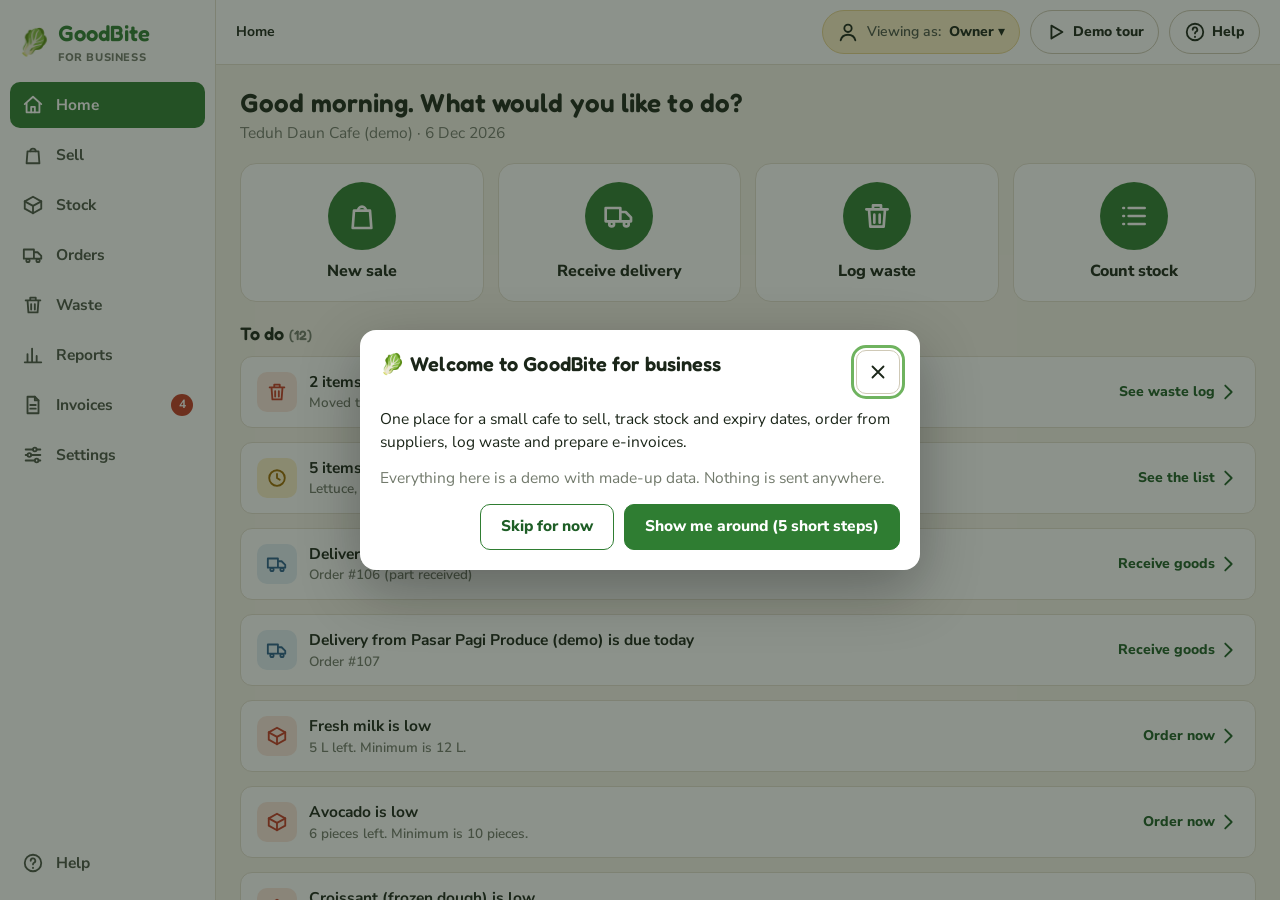
==== business/index.html @ 7c963827 "Add files via upload" ====
<!doctype html>
<html lang="en"><head><meta charset="utf-8"><meta name="viewport" content="width=device-width,initial-scale=1,viewport-fit=cover">
<style>[hidden]{display:none!important}</style></head><body>
<title>GoodBite Business</title>
<link rel="stylesheet" href="https://fonts.googleapis.com/css2?family=Fredoka:wght@500;600&family=Nunito+Sans:opsz,wght@6..12,400;6..12,600;6..12,700;6..12,800&display=swap">
<style>
/* Layout: fixed menu (left rail on wide screens, bottom bar on phones) + one scrolling work area.
   Single light look on purpose, to keep GoodBite's cream-and-leaf-green identity from the consumer app. */
:root{
  color-scheme:light;
  --bg:#F6F3EA; --panel:#FFFFFF; --panel-2:#FBF9F3; --line:#E4DFD0; --line-2:#CFC9B6;
  --green:#2F7D32; --green-d:#1E5E26; --green-s:#E2F0D6; --green-t:#F1F7EA;
  --ink:#1B2619; --ink-2:#4A5546; --muted:#727A6C;
  --red:#C23A25; --red-s:#FBE5DC; --amber:#9A6A00; --amber-s:#FBEFC8; --blue:#2B5F8A; --blue-s:#E0ECF5; --grey-s:#ECE9DF;
  --display:"Fredoka","Nunito Sans",ui-rounded,"Segoe UI",system-ui,sans-serif;
  --body:"Nunito Sans","Segoe UI",system-ui,-apple-system,sans-serif;
  --mono:ui-monospace,"Cascadia Mono",Consolas,monospace;
  --r:12px; --shadow:0 1px 2px rgba(60,50,20,.06),0 4px 14px rgba(60,50,20,.06);
  --side:216px;
}
*{box-sizing:border-box;-webkit-tap-highlight-color:transparent}
html,body{height:100%}
body{margin:0;background:var(--bg);color:var(--ink);font-family:var(--body);font-size:15.5px;line-height:1.45;overflow:hidden}
button,input,select,textarea{font:inherit;color:inherit}
button{cursor:pointer;border:0;background:none;padding:0;text-align:inherit}
:focus-visible{outline:3px solid #6fb35f;outline-offset:2px;border-radius:6px}
h1,h2,h3{font-family:var(--display);font-weight:600;margin:0;text-wrap:balance;letter-spacing:.1px}
h1{font-size:26px;line-height:1.2} h2{font-size:18px} h3{font-size:15.5px}
p{margin:0}
a{color:var(--green-d);font-weight:700}
svg.ic{width:22px;height:22px;fill:none;stroke:currentColor;stroke-width:2;stroke-linecap:round;stroke-linejoin:round;flex:none}

/* ---------- shell ---------- */
#app{display:flex;height:100%;min-height:0}
#side{flex:none;width:var(--side);background:var(--panel);border-right:1px solid var(--line);display:flex;flex-direction:column;padding:14px 10px;gap:4px;overflow-y:auto}
.logo{display:flex;align-items:center;gap:8px;padding:4px 8px 12px;font-family:var(--display);font-weight:600;font-size:22px;color:var(--green)}
.logo .lf{font-size:26px;line-height:1}
.logo small{display:block;font-family:var(--body);font-size:11px;font-weight:800;color:var(--muted);letter-spacing:.6px;text-transform:uppercase}
.nav{display:flex;align-items:center;gap:12px;min-height:46px;padding:8px 12px;border-radius:10px;font-weight:700;color:var(--ink-2);width:100%}
.nav:hover{background:var(--green-t)}
.nav.on{background:var(--green);color:#fff}
.nav .cnt{margin-left:auto;background:var(--red);color:#fff;border-radius:999px;font-size:12px;min-width:22px;height:22px;display:grid;place-items:center;padding:0 6px}
.nav.on .cnt{background:#fff;color:var(--green-d)}
#side .sp{flex:1}
#main{flex:1;min-width:0;display:flex;flex-direction:column;min-height:0}
#top{flex:none;display:flex;align-items:center;gap:10px;padding:10px 20px;background:var(--panel);border-bottom:1px solid var(--line);min-height:60px;flex-wrap:wrap}
.crumbs{display:flex;align-items:center;gap:6px;flex:1;min-width:0;flex-wrap:wrap;font-size:14px;color:var(--muted);font-weight:700}
.crumbs button{color:var(--green-d);font-weight:700;padding:6px 4px;border-radius:6px;text-decoration:underline;text-underline-offset:3px}
.crumbs b{color:var(--ink)}
.backb{display:flex;align-items:center;gap:4px;padding:0 14px 0 8px;min-height:44px;border-radius:10px;border:1.5px solid var(--line-2);font-weight:800;background:var(--panel)}
.backb:hover{background:var(--green-t)}
.rolebtn{display:flex;align-items:center;gap:8px;min-height:44px;padding:0 14px;border-radius:999px;background:var(--amber-s);font-weight:800;font-size:14px;border:1.5px solid #E8D48E}
.rolebtn span{font-weight:600;color:var(--ink-2)}
.topb{display:flex;align-items:center;gap:6px;min-height:44px;padding:0 14px;border-radius:999px;border:1.5px solid var(--line-2);font-weight:800;font-size:14px;background:var(--panel)}
.topb:hover{background:var(--green-t)}
#scr{flex:1;min-height:0;overflow-y:auto;overflow-x:hidden;-webkit-overflow-scrolling:touch}
.pg{padding:22px 24px 40px;display:flex;flex-direction:column;gap:18px;max-width:1180px;margin:0 auto;min-height:100%}
.pg.wide{max-width:none}
#bot{display:none}
.demo-b{background:#FFF1C2;border:1.5px dashed #C89B1B;color:#5C4300;font-weight:800;border-radius:10px;padding:10px 14px;font-size:14px}
.stale{background:var(--blue-s);border-radius:10px;padding:10px 14px;display:flex;gap:12px;align-items:center;flex-wrap:wrap;font-weight:700}

/* ---------- page pieces ---------- */
.ph{display:flex;align-items:flex-start;gap:14px;flex-wrap:wrap}
.ph .t{flex:1;min-width:220px}
.ph .t p{color:var(--muted);margin-top:4px}
.acts{display:flex;gap:10px;flex-wrap:wrap;align-items:center}
.btn{display:inline-flex;align-items:center;justify-content:center;gap:8px;min-height:46px;padding:0 20px;border-radius:10px;font-weight:800;font-size:15.5px;background:var(--green);color:#fff;border:1.5px solid var(--green);text-align:center;line-height:1.2}
.btn:hover{background:var(--green-d);border-color:var(--green-d)}
.btn.sec{background:var(--panel);color:var(--green-d);border-color:var(--green)}
.btn.sec:hover{background:var(--green-t)}
.btn.red{background:var(--panel);color:var(--red);border-color:var(--red)}
.btn.red:hover{background:var(--red-s)}
.btn.red.solid{background:var(--red);color:#fff}
.btn.big{min-height:56px;font-size:17px;padding:0 26px}
.btn.sm{min-height:44px;padding:0 14px;font-size:14px}
.btn.full{width:100%}
.btn[disabled]{background:var(--grey-s);border-color:var(--grey-s);color:var(--muted);cursor:not-allowed}
.why{font-size:13.5px;color:var(--amber);font-weight:700}
.card{background:var(--panel);border:1px solid var(--line);border-radius:var(--r);padding:16px}
.card.pad0{padding:0;overflow:hidden}
.card>h2{margin-bottom:10px}
.grid{display:grid;gap:14px}
.g2{grid-template-columns:repeat(auto-fit,minmax(300px,1fr))}
.g3{grid-template-columns:repeat(auto-fit,minmax(230px,1fr))}
.g4{grid-template-columns:repeat(auto-fit,minmax(170px,1fr))}
.row{display:flex;align-items:center;gap:10px;flex-wrap:wrap}
.grow{flex:1;min-width:0}
.muted{color:var(--muted)} .sm{font-size:13.5px} .b{font-weight:800} .num{font-variant-numeric:tabular-nums}
.r{text-align:right}
.red-t{color:var(--red)} .grn-t{color:var(--green-d)}
.pill{display:inline-flex;align-items:center;gap:5px;padding:3px 10px;border-radius:999px;font-weight:800;font-size:12.5px;white-space:nowrap;background:var(--grey-s);color:var(--ink-2)}
.pill.ok{background:var(--green-s);color:var(--green-d)} .pill.warn{background:var(--amber-s);color:#6E4B00}
.pill.bad{background:var(--red-s);color:var(--red)} .pill.info{background:var(--blue-s);color:var(--blue)}
.q{display:inline-grid;place-items:center;width:22px;height:22px;border-radius:50%;border:1.5px solid var(--line-2);font-size:12.5px;font-weight:800;color:var(--ink-2);vertical-align:middle;margin-left:4px;position:relative;background:var(--panel)}
.q::after{content:"";position:absolute;inset:-11px}
.q:hover{background:var(--green-t)}

/* home */
.bigacts{display:grid;grid-template-columns:repeat(auto-fit,minmax(150px,1fr));gap:14px}
.biga{display:flex;flex-direction:column;align-items:center;gap:10px;padding:18px 10px;background:var(--panel);border:1.5px solid var(--line);border-radius:16px;font-weight:800;font-size:16px;text-align:center}
.biga:hover{border-color:var(--green);background:var(--green-t)}
.biga .rnd{width:68px;height:68px;border-radius:50%;background:var(--green);color:#fff;display:grid;place-items:center}
.biga .rnd svg{width:32px;height:32px}
.alert{display:flex;align-items:center;gap:12px;width:100%;padding:14px 16px;border-radius:var(--r);background:var(--panel);border:1.5px solid var(--line);font-weight:700}
.alert:hover{border-color:var(--ink-2)}
.alert .ai{width:40px;height:40px;border-radius:10px;display:grid;place-items:center;flex:none}
.alert.bad .ai{background:var(--red-s);color:var(--red)} .alert.warn .ai{background:var(--amber-s);color:var(--amber)}
.alert.info .ai{background:var(--blue-s);color:var(--blue)} .alert.ok .ai{background:var(--green-s);color:var(--green-d)}
.alert small{display:block;font-weight:600;color:var(--muted);font-size:13.5px}
.alert .go{margin-left:auto;display:flex;align-items:center;gap:2px;color:var(--green-d);font-weight:800;white-space:nowrap;font-size:14px}
.kpi{display:flex;flex-direction:column;gap:2px;padding:14px 16px;background:var(--panel);border:1.5px solid var(--line);border-radius:var(--r);width:100%}
button.kpi:hover{border-color:var(--green);background:var(--green-t)}
.kpi .l{font-size:13px;font-weight:800;color:var(--muted)} .kpi .v{font-family:var(--display);font-size:24px;font-weight:600;font-variant-numeric:tabular-nums}
.kpi .s{font-size:13px;color:var(--muted)} .kpi .s.lnk{color:var(--green-d);font-weight:800}

/* tables & lists */
.tw{overflow-x:auto}
table{border-collapse:collapse;width:100%;font-variant-numeric:tabular-nums}
th{font-size:12.5px;text-transform:uppercase;letter-spacing:.5px;color:var(--muted);text-align:left;padding:10px 14px;border-bottom:1.5px solid var(--line);white-space:nowrap;background:var(--panel-2)}
td{padding:12px 14px;border-bottom:1px solid var(--line);vertical-align:middle}
tr:last-child td{border-bottom:0}
th.r,td.r{text-align:right}
tr.click{cursor:pointer}
tr.click:hover td{background:var(--green-t)}
tr.click td:last-child{white-space:nowrap}
.chev{color:var(--green-d);font-weight:800;white-space:nowrap}
.tabs{display:flex;gap:6px;flex-wrap:wrap}
.tab{min-height:44px;padding:0 16px;border-radius:999px;font-weight:800;font-size:14.5px;border:1.5px solid var(--line-2);background:var(--panel);color:var(--ink-2)}
.tab:hover{background:var(--green-t)}
.tab.on{background:var(--green);border-color:var(--green);color:#fff}
.tab .n{opacity:.8;font-weight:700}
.search{display:flex;align-items:center;gap:8px;background:var(--panel);border:1.5px solid var(--line-2);border-radius:10px;padding:0 12px;min-height:46px;color:var(--muted);min-width:0;flex:1;max-width:420px}
.search input{border:0;background:none;outline:0;flex:1;min-width:0;color:var(--ink);min-height:42px}
.search:focus-within{border-color:var(--green)}
.empty{text-align:center;color:var(--muted);padding:34px 14px;display:flex;flex-direction:column;gap:12px;align-items:center}
.empty b{color:var(--ink);font-size:17px;font-family:var(--display);font-weight:600}

/* forms */
.field{display:flex;flex-direction:column;gap:6px;min-width:0}
.field label,.flabel{font-weight:800;font-size:13.5px;color:var(--ink-2)}
.inp{background:var(--panel);border:1.5px solid var(--line-2);border-radius:10px;padding:0 12px;min-height:46px;width:100%;outline:0;min-width:0}
textarea.inp{padding:10px 12px;min-height:90px;resize:vertical}
.inp:focus{border-color:var(--green);box-shadow:0 0 0 3px var(--green-s)}
.inp.err{border-color:var(--red);background:#FFF8F5}
.inp.narrow{width:110px}
.fgrid{display:grid;grid-template-columns:repeat(auto-fit,minmax(230px,1fr));gap:14px}
.steps{display:flex;gap:6px;flex-wrap:wrap;align-items:center;font-weight:800;font-size:14px;color:var(--muted)}
.steps .st{white-space:nowrap;display:flex;align-items:center;gap:8px;padding:6px 12px 6px 6px;border-radius:999px;background:var(--grey-s)}
.steps .st i{font-style:normal;width:26px;height:26px;border-radius:50%;display:grid;place-items:center;background:var(--panel);color:var(--ink-2);font-size:13px}
.steps .st.on{background:var(--green);color:#fff} .steps .st.on i{color:var(--green-d)}
.steps .st.done{background:var(--green-s);color:var(--green-d)}
.foot{position:sticky;bottom:0;background:var(--bg);padding:12px 0 4px;display:flex;gap:10px;justify-content:space-between;align-items:center;flex-wrap:wrap;border-top:1.5px solid var(--line);margin-top:auto;z-index:2}
.foot .rt{display:flex;gap:10px;align-items:center;flex-wrap:wrap;margin-left:auto;justify-content:flex-end}
.errs{background:var(--red-s);border-radius:var(--r);padding:12px 14px;display:flex;flex-direction:column;gap:8px}
.errs .e{display:flex;gap:10px;align-items:center;flex-wrap:wrap;font-weight:700;color:#7A2414}
.stepper{display:inline-flex;align-items:center;gap:4px}
.stepper button{width:44px;height:44px;border-radius:10px;border:1.5px solid var(--line-2);display:grid;place-items:center;background:var(--panel);font-weight:800;font-size:20px}
.stepper button:hover{background:var(--green-t)}
.stepper button[disabled]{opacity:.4;cursor:not-allowed}
.stepper input{width:76px;text-align:center}
.chips{display:flex;gap:8px;flex-wrap:wrap}
.chip{min-height:44px;padding:0 16px;border-radius:999px;border:1.5px solid var(--line-2);font-weight:800;font-size:14.5px;background:var(--panel)}
.chip:hover{background:var(--green-t)}
.chip.on{background:var(--green);color:#fff;border-color:var(--green)}
.kv{display:grid;grid-template-columns:minmax(120px,220px) 1fr;gap:6px 14px;font-size:14.5px}
.kv dt{color:var(--muted);font-weight:700} .kv dd{margin:0;font-weight:700;word-break:break-word}
.tog{display:flex;align-items:center;gap:12px;min-height:46px;flex:1;min-width:0;font-weight:700}
.tog i{width:50px;height:30px;border-radius:999px;background:var(--line-2);position:relative;flex:none;transition:background .15s}
.tog i::after{content:"";position:absolute;top:3px;left:3px;width:24px;height:24px;border-radius:50%;background:#fff;transition:left .15s}
.tog.on i{background:var(--green)} .tog.on i::after{left:23px}

/* success */
.donebox{align-items:center;text-align:center;padding:30px 16px;display:flex;flex-direction:column;gap:14px}
.donebox .tick{width:76px;height:76px;border-radius:50%;background:var(--green);color:#fff;display:grid;place-items:center}
.donebox .tick svg{width:40px;height:40px;stroke-width:3}
.donebox .tick.bad{background:var(--red)} .donebox .tick.wait{background:var(--blue)}
.donebox .acts{justify-content:center}

/* POS */
.pos{display:grid;grid-template-columns:minmax(0,1fr) 370px;gap:16px;align-items:start}
.menug{display:grid;grid-template-columns:repeat(auto-fill,minmax(132px,1fr));gap:10px}
.mi{display:flex;flex-direction:column;gap:4px;align-items:flex-start;padding:12px;border-radius:12px;background:var(--panel);border:1.5px solid var(--line);min-height:104px;text-align:left}
.mi:hover{border-color:var(--green);background:var(--green-t)}
.mi .e{font-size:26px;line-height:1} .mi b{font-size:14.5px;line-height:1.2} .mi span{font-weight:800;color:var(--green-d);margin-top:auto;font-variant-numeric:tabular-nums}
.mi small{color:var(--muted);font-size:11.5px;font-weight:700}
.bill{position:sticky;top:0;display:flex;flex-direction:column;gap:12px}
.bl{display:flex;gap:10px;align-items:flex-start;padding:10px 0;border-bottom:1px solid var(--line)}
.bl:last-child{border-bottom:0}
.bl small{display:block;color:var(--muted)}
.qb{width:44px;height:44px;border-radius:10px;border:1.5px solid var(--line-2);display:grid;place-items:center;font-weight:800;font-size:20px;background:var(--panel);flex:none}
.qb:hover{background:var(--green-t)}
.tot{display:flex;justify-content:space-between;gap:10px;font-variant-numeric:tabular-nums}
.tot.g{font-family:var(--display);font-size:22px;font-weight:600;padding-top:8px;border-top:1.5px solid var(--line)}
.paym{display:grid;grid-template-columns:repeat(auto-fit,minmax(140px,1fr));gap:10px}
.paym button{min-height:72px;border-radius:12px;border:1.5px solid var(--line-2);background:var(--panel);font-weight:800;display:flex;flex-direction:column;align-items:center;justify-content:center;gap:4px}
.paym button:hover{background:var(--green-t)}
.paym button.on{background:var(--green);border-color:var(--green);color:#fff}
.billbar{display:none}
.paper{background:#fff;border:1px solid var(--line);border-radius:6px;padding:22px;max-width:420px;margin:0 auto;font-family:var(--mono);font-size:13.5px;width:100%;box-shadow:var(--shadow)}
.paper.a4{max-width:760px;font-family:var(--body);font-size:14px}
.paper h3{font-family:var(--body);font-weight:800;text-align:center}
.paper hr{border:0;border-top:1px dashed #999;margin:10px 0}
.paper .l{display:flex;justify-content:space-between;gap:10px}
.qr{width:132px;height:132px;position:relative;flex:none}
.qr svg{width:100%;height:100%;display:block}
.qr span{position:absolute;inset:0;display:grid;place-items:center;font-weight:800;font-size:13px;color:var(--red);letter-spacing:1px}
.qr span b{background:#fff;padding:2px 6px;border:2px solid var(--red);border-radius:4px;transform:rotate(-12deg)}
pre.code{background:#1F2A1D;color:#E4F0DA;padding:14px;border-radius:10px;overflow:auto;font-size:12.5px;max-height:50vh;margin:0;font-family:var(--mono);white-space:pre}
textarea.code{width:100%;min-height:240px;font-family:var(--mono);font-size:12.5px;border:1.5px solid var(--line-2);border-radius:10px;padding:10px;background:var(--panel-2)}

/* charts */
.chart{position:relative;overflow-x:auto}
.chart svg{display:block;width:100%;min-width:480px;height:auto}
.chart text{font-family:var(--body);font-size:11px;fill:var(--muted);font-weight:700}
.chart .bar{fill:var(--green)} .chart .bar:hover,.chart .bar.h{fill:var(--green-d)}
.chart .gl{stroke:var(--line);stroke-width:1}
.chart .hit{fill:transparent}
.tipb{position:absolute;pointer-events:none;background:var(--ink);color:#fff;padding:6px 10px;border-radius:8px;font-size:12.5px;font-weight:700;white-space:nowrap;transform:translate(-50%,-110%);z-index:3}
.hbar{display:grid;grid-template-columns:minmax(90px,150px) 1fr auto;gap:10px;align-items:center;font-size:14px}
.hbar i{display:block;height:14px;border-radius:0 4px 4px 0;background:var(--green);min-width:2px}

/* overlays */
#modal{position:fixed;inset:0;background:rgba(27,38,25,.5);display:flex;align-items:center;justify-content:center;padding:16px;z-index:50}
.mbox{background:var(--panel);border-radius:16px;padding:20px;width:min(560px,100%);max-height:calc(100% - 20px);overflow-y:auto;display:flex;flex-direction:column;gap:14px;box-shadow:0 20px 60px rgba(0,0,0,.3)}
.mbox.widem{width:min(820px,100%)}
.mbox .mh{display:flex;align-items:flex-start;gap:10px}
.mbox .mh h2{flex:1;font-size:20px}
.xb{width:44px;height:44px;border-radius:10px;display:grid;place-items:center;border:1.5px solid var(--line-2);flex:none;background:var(--panel)}
.xb:hover{background:var(--green-t)}
.mf{display:flex;gap:10px;justify-content:flex-end;flex-wrap:wrap}
.opt{display:flex;align-items:center;gap:12px;width:100%;min-height:52px;padding:10px 14px;border-radius:12px;border:1.5px solid var(--line-2);font-weight:700;background:var(--panel)}
.opt:hover{background:var(--green-t)}
.opt.on{border-color:var(--green);background:var(--green-s)}
.opt small{display:block;color:var(--muted);font-weight:600}
#toast{position:fixed;left:50%;bottom:84px;transform:translateX(-50%);background:var(--ink);color:#fff;padding:12px 16px;border-radius:12px;font-weight:700;z-index:70;display:flex;gap:14px;align-items:center;max-width:calc(100% - 32px);box-shadow:0 8px 30px rgba(0,0,0,.3)}
#toast button{color:#BFE8A8;font-weight:800;text-decoration:underline;min-height:44px;padding:0 6px;white-space:nowrap}
#tour{position:fixed;inset:0;z-index:60;pointer-events:none}
#tour .hole{position:fixed;border-radius:12px;box-shadow:0 0 0 9999px rgba(27,38,25,.6);outline:3px solid #FFD54A;transition:all .2s;pointer-events:none}
#tour .tcard{position:fixed;background:var(--panel);border-radius:14px;padding:16px;width:min(340px,calc(100% - 24px));display:flex;flex-direction:column;gap:10px;box-shadow:0 12px 40px rgba(0,0,0,.35);pointer-events:auto}
#tour .tcard .mf{justify-content:space-between;align-items:center}
#demo{position:fixed;right:14px;bottom:14px;z-index:40;background:var(--ink);color:#fff;border-radius:14px;padding:14px;width:min(350px,calc(100% - 28px));display:flex;flex-direction:column;gap:8px;box-shadow:0 12px 40px rgba(0,0,0,.35)}
#demo .dn{font-size:12px;font-weight:800;letter-spacing:.6px;text-transform:uppercase;color:#BFE8A8}
#demo .mf{justify-content:space-between}
#demo .btn{min-height:44px}
#demo .btn.sec{background:transparent;color:#fff;border-color:#8FA08A}
.hl{outline:3px solid #FFC400!important;outline-offset:3px;border-radius:10px}

/* ---------- tablet ---------- */
@media (max-width:1100px){
  :root{--side:92px}
  #side{padding:10px 6px;align-items:stretch}
  .logo{flex-direction:column;gap:0;font-size:13px;padding:2px 0 8px;text-align:center}
  .logo small{display:none}
  .nav{flex-direction:column;gap:3px;font-size:12px;padding:8px 2px;min-height:58px;justify-content:center;position:relative;text-align:center}
  .nav .cnt{position:absolute;top:2px;right:8px;margin:0}
  .pos{grid-template-columns:minmax(0,1fr) 310px}
  .menug{grid-template-columns:repeat(auto-fill,minmax(118px,1fr))}
  .pg{padding:18px 16px 36px}
}
/* ---------- phone ---------- */
@media (max-width:700px){
  body{font-size:15px}
  #side{display:none}
  #bot{display:flex;flex:none;background:var(--panel);border-top:1px solid var(--line);padding:4px 4px calc(4px + env(safe-area-inset-bottom,0px))}
  #bot .nav{flex:1;min-width:0}
  #app{flex-direction:column}
  #top{padding:8px 16px;gap:8px;display:grid;grid-template-columns:auto 1fr auto auto;align-items:center}
  .backb{grid-row:1;grid-column:1}
  .crumbs{grid-row:1;grid-column:2 / 5}
  .crumbs:first-child{grid-column:1 / 5}
  .rolebtn{grid-row:2;grid-column:1 / 4;justify-self:start}
  #demobtn{display:none}
  #helpbtn{grid-row:2;grid-column:4}
  h1{font-size:22px}
  .pg{padding:16px 16px 30px}
  .pos{grid-template-columns:minmax(0,1fr)}
  .pos.showbill .menucol{display:none}
  .pos:not(.showbill) .bill{display:none}
  .billbar{display:flex;position:sticky;bottom:0;z-index:2}
  .bill{position:static}
  .menug{grid-template-columns:repeat(auto-fill,minmax(108px,1fr))}
  .kv{grid-template-columns:1fr;gap:0 0} .kv dd{margin-bottom:8px}
  #toast{bottom:74px}
  #demo{position:static;width:auto;margin:8px 16px 0;padding:10px 12px;flex:none}
  td,th{padding:10px 10px}
  .hide-s{display:none}
  .alert{flex-wrap:wrap}
  .alert .go{margin-left:52px;flex-basis:100%}
  .rolebtn svg{display:none}
  .rolebtn{white-space:nowrap;font-size:13px;padding:0 12px;gap:5px}
  .topb{padding:0 12px;font-size:13px}
  .topb svg{display:none}
}
@media (prefers-reduced-motion:reduce){*{animation:none!important;transition:none!important}}
@media print{
  body{overflow:visible;background:#fff} #side,#top,#bot,.noprint,#demo,#toast,.foot,.acts{display:none!important}
  #app,#main,#scr{display:block;height:auto;overflow:visible} .pg{padding:0} .paper{border:0;box-shadow:none}
}
</style>
<div id="app"><aside id="side" aria-label="Main menu"></aside><div id="main"><header id="top"></header><div id="demo" hidden></div><main id="scr" tabindex="-1"></main></div><nav id="bot" aria-label="Main menu"></nav></div>
<div id="modal" hidden></div><div id="toast" hidden></div><div id="tour" hidden></div>
<script>
const STANDALONE=true;
'use strict';
/* ---------- helpers ---------- */
const KEY='goodbite_b2b_v1';
let S=null,IX=null;
const pad=n=>String(n).padStart(2,'0');
const isoD=d=>d.getFullYear()+'-'+pad(d.getMonth()+1)+'-'+pad(d.getDate());
const isoDT=d=>isoD(d)+'T'+pad(d.getHours())+':'+pad(d.getMinutes());
const now=()=>new Date();
const today=()=>isoD(now());
const pD=s=>{const[a,b,c]=s.slice(0,10).split('-').map(Number);return new Date(a,b-1,c)};
const pDT=s=>{const d=pD(s);if(s.length>10){const[h,m]=s.slice(11).split(':').map(Number);d.setHours(h,m)}return d};
const addDays=(s,n)=>{const d=pD(s);d.setDate(d.getDate()+n);return isoD(d)};
const dayDiff=(a,b)=>Math.round((pD(a)-pD(b))/864e5);
const MON=['Jan','Feb','Mar','Apr','May','Jun','Jul','Aug','Sep','Oct','Nov','Dec'];
const MONF=['January','February','March','April','May','June','July','August','September','October','November','December'];
const fD=s=>{const d=pD(s);return d.getDate()+' '+MON[d.getMonth()]+' '+d.getFullYear()};
const fDs=s=>{const d=pD(s);return d.getDate()+' '+MON[d.getMonth()]};
const fT=s=>{const d=pDT(s),h=d.getHours();return(h%12||12)+':'+pad(d.getMinutes())+(h<12?' am':' pm')};
const fDT=s=>fD(s)+', '+fT(s);
const fM=m=>MONF[+m.slice(5,7)-1]+' '+m.slice(0,4);
const addMonth=(m,n)=>{const d=new Date(+m.slice(0,4),+m.slice(5,7)-1+n,1);return isoD(d).slice(0,7)};
const rm=c=>(c<0?'-':'')+'RM '+(Math.abs(c)/100).toLocaleString('en-MY',{minimumFractionDigits:2,maximumFractionDigits:2});
const amt=c=>(c/100).toFixed(2);
const r3=x=>Math.round(x*1000)/1000;
const qf=q=>String(+(+q).toFixed(2));
const h=s=>String(s==null?'':s).replace(/[&<>"']/g,c=>({'&':'&amp;','<':'&lt;','>':'&gt;','"':'&quot;',"'":'&#39;'}[c]));
const uid=p=>p+(S.seq.id++);
const fakeId=(R,n)=>{const c='ABCDEFGHJKMNPQRSTVWXYZ0123456789';let o='';for(let i=0;i<n;i++)o+=c[Math.floor(R()*c.length)];return'DEMO'+o.slice(4)};
const plural=(n,w,ws)=>n+' '+(n===1?w:(ws||w+'s'));
const SIM_ERR='LHDN could not match the buyer TIN with the ID number (this rejection is simulated).';

/* ---------- saving ---------- */
function load(){try{const s=JSON.parse(localStorage.getItem(KEY));if(s&&s.v===1&&Array.isArray(s.batches))return s}catch(e){}return null}
function save(){try{localStorage.setItem(KEY,JSON.stringify(S))}catch(e){}}
function resetDemo(){S=seed();IX=null;sweep();save()}

/* ---------- lookups ---------- */
function ix(){if(!IX||IX.s!==S){IX={s:S,ing:{},menu:{},sup:{}};S.ingredients.forEach(i=>IX.ing[i.id]=i);S.menu.forEach(m=>IX.menu[m.id]=m);S.suppliers.forEach(x=>IX.sup[x.id]=x)}return IX}
const ING=id=>ix().ing[id]||{id,name:'(removed item)',unit:'',cost:0,min:0,kg:0,sup:'',shelf:7,cat:''};
const MENU=id=>ix().menu[id];
const SUP=id=>ix().sup[id]||{id,name:'(no supplier)',lead:1};
const qU=(id,q)=>{const u=ING(id).unit;const w=u==='loaf'?(+q===1?'loaf':'loaves'):u==='piece'?(+q===1?'piece':'pieces'):u;return qf(q)+' '+w};

/* ---------- bill maths (all money is kept in sen so nothing drifts) ---------- */
function billTotals(lines,type,tax){
  tax=tax||S.settings.tax;
  const rate=tax.sstOn?tax.sstRate:0;
  let sub=0,sst=0;
  lines.forEach(l=>{const a=(l.price+(l.modTotal||0))*l.qty;sub+=a;sst+=Math.round(a*rate/100)});
  const sc=(tax.scOn&&(type==='dine'||tax.scTakeaway))?Math.round(sub*tax.scRate/100):0;
  if(tax.sstOnSc)sst+=Math.round(sc*rate/100);
  const raw=sub+sc+sst,total=tax.round5?Math.round(raw/5)*5:raw;
  return{sub,sc,sst,round:total-raw,total};
}
function addDay(sale,sign){const d=sale.dt.slice(0,10),x=S.days[d]||(S.days[d]={bills:0,sub:0,sc:0,sst:0,round:0,total:0,cogs:0,first:sale.no,last:sale.no,ex:{n:0,sub:0,sc:0,sst:0,round:0,total:0}});
  x.bills+=sign;['sub','sc','sst','round','total','cogs'].forEach(k=>x[k]+=sign*sale[k]);if(sign>0){x.first=Math.min(x.first,sale.no);x.last=Math.max(x.last,sale.no)}}
function exDay(sale,sign){const x=S.days[sale.dt.slice(0,10)];if(!x)return;x.ex.n+=sign;['sub','sc','sst','round','total'].forEach(k=>x.ex[k]+=sign*sale[k])}

/* ---------- stock ---------- */
const batchesOf=id=>S.batches.filter(b=>b.ing===id&&b.qty>0.0005).sort((a,b)=>a.exp<b.exp?-1:a.exp>b.exp?1:a.recv<b.recv?-1:1);
const onHand=id=>r3(S.batches.reduce((a,b)=>b.ing===id&&b.qty>0.0005?a+b.qty:a,0));
const onOrder=id=>r3(S.orders.reduce((a,o)=>(o.status==='sent'||o.status==='part')?a+o.lines.reduce((x,l)=>l.ing===id?x+Math.max(0,l.qty-l.recv):x,0):a,0));
const daysLeft=b=>dayDiff(b.exp,today());
const isLow=i=>onHand(i.id)<i.min;
const lowList=()=>S.ingredients.filter(isLow);
const soonList=()=>S.batches.filter(b=>b.qty>0.0005&&daysLeft(b)>=0&&daysLeft(b)<=S.settings.expDays).sort((a,b)=>a.exp<b.exp?-1:1);
function consume(id,qty,batchId){const used=[];let need=qty;
  for(const b of batchesOf(id)){if(need<=0.0005)break;if(batchId&&b.id!==batchId)continue;const t=Math.min(b.qty,need);b.qty=r3(b.qty-t);need=r3(need-t);used.push({b:b.id,ing:id,qty:t,cost:Math.round(t*b.cost)})}
  return{used,short:need>0.0005?need:0}}
function giveBack(used){used.forEach(u=>{const b=S.batches.find(x=>x.id===u.b);if(b)b.qty=r3(b.qty+u.qty)})}
function addBatch(ingId,qty,exp,cost,recv){const b={id:'b'+S.seq.batch++,ing:ingId,qty:r3(qty),recv:recv||today(),exp,cost};S.batches.push(b);return b}
function addUse(id,q){const d=today(),u=S.use[d]||(S.use[d]={});u[id]=r3((u[id]||0)+q);const ks=Object.keys(S.use).sort();while(ks.length>21)delete S.use[ks.shift()]}
function avgUse(id){let t=0;for(let d=1;d<=14;d++){const u=S.use[addDays(today(),-d)];if(u&&u[id])t+=u[id]}return t/14}
function logWaste(ingId,qty,reason,o){o=o||{};const i=ING(ingId),r=consume(ingId,qty,o.batch);const got=r3(qty-r.short);if(got<=0.0005)return null;
  const w={id:uid('w'),dt:isoDT(now()),ing:ingId,qty:got,reason,cost:r.used.reduce((a,u)=>a+u.cost,0),kg:r3(got*i.kg),auto:!!o.auto,used:r.used};S.waste.push(w);return w}
function undoWaste(id){const w=S.waste.find(x=>x.id===id);if(!w)return;giveBack(w.used||[]);S.waste=S.waste.filter(x=>x!==w)}
/* anything past its expiry date is moved to the waste log automatically */
function sweep(){let n=0;S.batches.forEach(b=>{if(b.qty>0.0005&&daysLeft(b)<0){S.rescue.forEach(r=>{if(r.batch===b.id&&r.status==='Offered')r.status='Expired before collection'});if(logWaste(b.ing,b.qty,'Expired',{auto:true,batch:b.id}))n++}});if(n)save();return n}
function suggestions(){const out=[];S.ingredients.forEach(i=>{const oh=onHand(i.id),oo=onOrder(i.id),avg=avgUse(i.id),lead=SUP(i.sup).lead;
  const target=Math.max(i.min*2,i.min+avg*(lead+3));
  if(oh+oo<i.min||oh+oo<avg*(lead+1)){let q=target-oh-oo;q=(i.unit==='piece'||i.unit==='loaf'||q>=5)?Math.ceil(q):Math.ceil(q*2)/2;if(q>0)out.push({ing:i.id,qty:q,oh,oo,avg})}});return out}
function adjustStock(id,counted){const oh=onHand(id),diff=r3(counted-oh);if(Math.abs(diff)<0.0005)return 0;
  if(diff<0)consume(id,-diff);else{const i=ING(id),bs=batchesOf(id);if(bs.length)bs[bs.length-1].qty=r3(bs[bs.length-1].qty+diff);else addBatch(id,diff,addDays(today(),i.shelf),i.cost)}
  return diff}

/* ---------- sales ---------- */
function lineRecipe(l){const m=MENU(l.item);if(!m)return[];let rec=m.recipe.map(x=>x.slice());
  (l.mods||[]).forEach(o=>{(o.remove||[]).forEach(g=>rec=rec.filter(x=>x[0]!==g));(o.add||[]).forEach(a=>rec.push(a.slice()))});return rec}
function completeSale(bill,pay,cash){
  const t=billTotals(bill.lines,bill.type);
  const sale={id:uid('s'),no:S.seq.receipt++,dt:isoDT(now()),type:bill.type,table:bill.type==='dine'?bill.table:'',lines:JSON.parse(JSON.stringify(bill.lines)),...t,pay,status:'paid',inv:null,want:false,cogs:0,used:[],short:[],tax:{...S.settings.tax}};
  if(pay==='Cash'){sale.cash=cash;sale.change=cash-t.total}
  sale.lines.forEach(l=>lineRecipe(l).forEach(([g,q])=>{const r=consume(g,q*l.qty);sale.used.push(...r.used);addUse(g,q*l.qty);if(r.short&&!sale.short.includes(g))sale.short.push(g)}));
  sale.cogs=sale.used.reduce((a,u)=>a+u.cost,0);
  S.sales.push(sale);addDay(sale,1);save();return sale}
function voidSale(sale,reason,restock){sale.status='void';sale.voidReason=reason;sale.want=false;addDay(sale,-1);if(restock)giveBack(sale.used);save()}
const lineName=l=>l.name+((l.mods||[]).length?' ('+l.mods.map(o=>o.n).join(', ')+')':'');

/* ---------- e-invoice (simulation only) ---------- */
const invNo=()=>'EINV-'+pad(now().getFullYear()%100)+'-'+String(S.seq.inv++).padStart(5,'0');
function invTotals(inv){const excl=inv.lines.reduce((a,l)=>a+l.amt,0),tax=inv.lines.reduce((a,l)=>a+l.tax,0);inv.tot={excl,tax,incl:excl+tax,round:inv.tot?inv.tot.round:0};inv.tot.payable=inv.tot.incl+inv.tot.round;return inv}
function invFromSale(sale,buyer){const tx=sale.tax||S.settings.tax,rate=tx.sstOn?tx.sstRate:0,tt=tx.sstOn?'02':'06';
  const lines=sale.lines.map(l=>{const a=(l.price+(l.modTotal||0))*l.qty;return{desc:lineName(l),cls:'022',qty:l.qty,unit:l.price+(l.modTotal||0),amt:a,taxType:tt,rate,tax:Math.round(a*rate/100)}});
  if(sale.sc)lines.push({desc:'Service charge ('+tx.scRate+'%)',cls:'022',qty:1,unit:sale.sc,amt:sale.sc,taxType:tx.sstOnSc?tt:'06',rate:tx.sstOnSc?rate:0,tax:tx.sstOnSc?Math.round(sale.sc*rate/100):0});
  return invTotals({id:uid('i'),no:invNo(),type:'01',kind:'single',sales:[sale.id],receipt:sale.no,buyer:buyer||{type:'biz',idType:'BRN',state:'Selangor'},lines,status:'Draft',created:isoDT(now()),tot:{round:sale.round}})}
function consDays(month){return Object.keys(S.days).filter(d=>d.slice(0,7)===month).sort().map(d=>({d,x:S.days[d]})).filter(o=>o.x.bills-o.x.ex.n>0)}
function invConsolidated(month){const tx=S.settings.tax;let rnd=0;
  const lines=consDays(month).map(({d,x})=>{rnd+=x.round-x.ex.round;const a=x.sub+x.sc-x.ex.sub-x.ex.sc;return{desc:'Receipts '+x.first+' to '+x.last+' on '+fD(d)+(x.ex.n?' (leaving out '+plural(x.ex.n,'receipt')+' that got its own e-invoice)':''),cls:'004',qty:1,unit:a,amt:a,taxType:tx.sstOn?'02':'06',rate:tx.sstOn?tx.sstRate:0,tax:x.sst-x.ex.sst,agg:true}});
  return invTotals({id:uid('i'),no:invNo(),type:'01',kind:'consolidated',month,sales:[],buyer:{type:'public',name:'General Public',tin:'EI00000000010',idType:'NA',idNo:'NA',sst:'NA',addr:'NA',city:'NA',post:'',state:'NA',phone:'NA',email:''},lines,status:'Draft',created:isoDT(now()),tot:{round:rnd}})}
function invCreditNote(orig,reason){const lines=orig.lines.map(l=>({...l}));
  return invTotals({id:uid('i'),no:invNo().replace('EINV','CN'),type:'02',kind:'credit',ref:orig.id,refNo:orig.no,refUuid:orig.uuid,sales:orig.sales.slice(),receipt:orig.receipt,buyer:{...orig.buyer},lines,status:'Draft',created:isoDT(now()),reason,tot:{round:orig.tot.round}})}
const TIN_RE=/^[A-Z]{1,2}\d{9,13}$/;
function validateInv(inv){const e=[],b=inv.buyer,c=S.settings.cafe,E=(f,msg,step)=>e.push({f,msg,step});
  if(!c.tin)E('cafe','Your own TIN is missing. Add it in Settings.',0);
  if(!c.msic)E('cafe','Your business activity code is missing. Add it in Settings.',0);
  if(inv.kind!=='consolidated'){
    if(!(b.name||'').trim())E('name','Buyer name is missing.',1);
    if(!(b.tin||'').trim())E('tin','Buyer TIN is missing.',1);else if(!TIN_RE.test(b.tin.trim().toUpperCase()))E('tin','Buyer TIN does not look right. It should be 1 or 2 letters followed by numbers, with no spaces.',1);
    if(!(b.idNo||'').trim())E('idNo','Buyer ID number is missing.',1);
    if(!(b.addr||'').trim())E('addr','Buyer address is missing.',1);
    if(!(b.city||'').trim())E('city','Buyer city is missing.',1);
    if(!(b.phone||'').trim())E('phone','Buyer phone number is missing.',1);else if(!/^\+?\d{8,14}$/.test(b.phone.replace(/[\s-]/g,'')))E('phone','Buyer phone number should be numbers only, for example 0123456789.',1);
    if(b.email&&!/^\S+@\S+\.\S+$/.test(b.email))E('email','Buyer email does not look right. Check for a missing @ or dot.',1);
  }
  if(!inv.lines.length)E('lines','There are no items on this e-invoice.',2);
  const ex=inv.lines.reduce((a,l)=>a+l.amt,0),tx=inv.lines.reduce((a,l)=>a+l.tax,0);
  if(ex!==inv.tot.excl||tx!==inv.tot.tax||ex+tx+inv.tot.round!==inv.tot.payable)E('lines','The totals do not add up. Go back to "Check items" and the app will work them out again.',2);
  if(inv.kind==='single'&&inv.lines.some(l=>!l.agg&&l.tax!==Math.round(l.amt*l.rate/100)))E('lines','A tax amount does not match its tax rate.',2);
  if(inv.type==='02'&&!(inv.reason||'').trim())E('reason','Give a reason for the credit note.',1);
  return e}
/* pretend to send it. Returns the status LHDN "gives back" in this demo. */
function simulateOutcome(inv){return /404$/.test((inv.buyer.tin||'').trim())?'Invalid':'Valid'}
function applyValid(inv){const R=rng(Date.now()%1e9+S.seq.id);inv.status='Valid';inv.validated=isoDT(now());inv.uuid=inv.uuid||fakeId(R,26);inv.longId=fakeId(R,40);inv.errors=[];
  if(inv.kind==='single')inv.sales.forEach(id=>{const s=S.sales.find(x=>x.id===id);if(s){s.inv=inv.id;s.want=false;exDay(s,1)}});
  if(inv.kind==='consolidated')S.cons[inv.month]=inv.id}
function applyInvalid(inv){const R=rng(Date.now()%1e9+7);inv.status='Invalid';inv.uuid=inv.uuid||fakeId(R,26);inv.errors=[SIM_ERR]}
function cancelDeadline(inv){return new Date(pDT(inv.validated).getTime()+S.settings.cancelHours*36e5)}
const canCancel=inv=>inv.status==='Valid'&&now()<cancelDeadline(inv);
function cancelInv(inv,reason){inv.status='Cancelled';inv.cancelReason=reason;inv.cancelled=isoDT(now());
  if(inv.kind==='single')inv.sales.forEach(id=>{const s=S.sales.find(x=>x.id===id);if(s&&s.inv===inv.id){s.inv=null;exDay(s,-1)}});
  if(inv.kind==='consolidated'&&S.cons[inv.month]===inv.id)delete S.cons[inv.month];save()}
const TAXT={'01':'Sales Tax','02':'Service Tax','06':'Not Applicable'};
function invJSON(inv){const c=S.settings.cafe,b=inv.buyer,M=v=>[{_:+amt(v),currencyID:'MYR'}];
  const party=(name,tin,idT,idN,sst,ad,city,post,st,ph,em,msic)=>({Party:[{...(msic?{IndustryClassificationCode:[{_:msic,name:c.activity}]}:{}),PartyIdentification:[{ID:[{_:tin,schemeID:'TIN'}]},{ID:[{_:idN||'NA',schemeID:idT||'BRN'}]},{ID:[{_:sst||'NA',schemeID:'SST'}]}],
    PostalAddress:[{CityName:[{_:city||'NA'}],PostalZone:[{_:post||''}],CountrySubentityCode:[{_:st||'NA'}],AddressLine:[{Line:[{_:ad||'NA'}]}],Country:[{IdentificationCode:[{_:'MYS'}]}]}],PartyLegalEntity:[{RegistrationName:[{_:name}]}],Contact:[{Telephone:[{_:ph||'NA'}],ElectronicMail:[{_:em||''}]}]}]});
  const d=inv.issued||inv.created;
  return{_DEMO:'Simulated document from the GoodBite demo. Not sent to LHDN MyInvois. Not signed. Not a valid tax document.',
   Invoice:[{ID:[{_:inv.no}],IssueDate:[{_:d.slice(0,10)}],IssueTime:[{_:d.slice(11)+':00Z'}],InvoiceTypeCode:[{_:inv.type,listVersionID:'1.1'}],DocumentCurrencyCode:[{_:'MYR'}],
    ...(inv.type==='02'?{BillingReference:[{InvoiceDocumentReference:[{ID:[{_:inv.refNo}],UUID:[{_:inv.refUuid||''}]}]}]}:{}),
    AccountingSupplierParty:[party(c.legal,c.tin,'BRN',c.brn,c.sst,c.addr,c.city,c.post,c.state,c.phone,c.email,c.msic)],
    AccountingCustomerParty:[party(b.name,(b.tin||'').toUpperCase(),b.idType,b.idNo,b.sst,b.addr,b.city,b.post,b.state,b.phone,b.email)],
    TaxTotal:[{TaxAmount:M(inv.tot.tax),TaxSubtotal:[{TaxableAmount:M(inv.tot.excl),TaxAmount:M(inv.tot.tax),TaxCategory:[{ID:[{_:inv.lines[0]?inv.lines[0].taxType:'06'}]}]}]}],
    LegalMonetaryTotal:[{LineExtensionAmount:M(inv.tot.excl),TaxExclusiveAmount:M(inv.tot.excl),TaxInclusiveAmount:M(inv.tot.incl),PayableRoundingAmount:M(inv.tot.round),PayableAmount:M(inv.tot.payable)}],
    InvoiceLine:inv.lines.map((l,i)=>({ID:[{_:String(i+1)}],InvoicedQuantity:[{_:l.qty,unitCode:'C62'}],LineExtensionAmount:M(l.amt),
      TaxTotal:[{TaxAmount:M(l.tax),TaxSubtotal:[{TaxableAmount:M(l.amt),TaxAmount:M(l.tax),Percent:[{_:l.rate}],TaxCategory:[{ID:[{_:l.taxType}]}]}]}],
      Item:[{Description:[{_:l.desc}],CommodityClassification:[{ItemClassificationCode:[{_:l.cls,listID:'CLASS'}]}]}],Price:[{PriceAmount:M(l.unit)}],ItemPriceExtension:[{Amount:M(l.amt)}]})),
    Signature:[{_note:'A real e-invoice carries the issuer digital signature here. This demo does not sign anything.'}]}]}}

/* ---------- report numbers ---------- */
function monthStats(m){let sales=0,net=0,bills=0,cogs=0;const daily=[];
  const dim=new Date(+m.slice(0,4),+m.slice(5,7),0).getDate();
  for(let d=1;d<=dim;d++){const k=m+'-'+pad(d),x=S.days[k];if(k>today())break;daily.push({d:k,v:x?x.total:0,b:x?x.bills:0});if(x){sales+=x.total;net+=x.sub;bills+=x.bills;cogs+=x.cogs}}
  const w=S.waste.filter(x=>x.dt.slice(0,7)===m),wRM=w.reduce((a,x)=>a+x.cost,0),wKg=r3(w.reduce((a,x)=>a+x.kg,0));
  const by={},rs={};w.forEach(x=>{const o=by[x.ing]||(by[x.ing]={ing:x.ing,qty:0,cost:0,kg:0,n:0});o.qty=r3(o.qty+x.qty);o.cost+=x.cost;o.kg=r3(o.kg+x.kg);o.n++;const r=rs[x.reason]||(rs[x.reason]={reason:x.reason,cost:0,kg:0});r.cost+=x.cost;r.kg=r3(r.kg+x.kg)});
  const resc=S.rescue.filter(r=>r.status==='Collected'&&r.dt.slice(0,7)===m).reduce((a,r)=>a+r.kg,0);
  return{m,sales,net,bills,cogs,daily,waste:w,wRM,wKg,top:Object.values(by).sort((a,b)=>b.cost-a.cost),reasons:Object.values(rs).sort((a,b)=>b.cost-a.cost),resc:r3(resc),
    fc:net?cogs/net*100:0,wp:net?wRM/net*100:0}}
function weeklyWaste(n){const out=[],T=today(),dow=(pD(T).getDay()+6)%7,mon=addDays(T,-dow);
  for(let k=n-1;k>=0;k--){const a=addDays(mon,-7*k),b=addDays(a,6);let kg=0,c=0;S.waste.forEach(w=>{const d=w.dt.slice(0,10);if(d>=a&&d<=b){kg+=w.kg;c+=w.cost}});out.push({a,b,kg:r3(kg),cost:c})}return out}
function toCSV(rows){return rows.map(r=>r.map(v=>{v=String(v==null?'':v);return /[",\n]/.test(v)?'"'+v.replace(/"/g,'""')+'"':v}).join(',')).join('\n')}

/* ---------- demo catalogue. Every name, price, weight and number here is made up for the demo. ---------- */
const SUPPLIERS=[
 {id:'D',name:'Lembah Fresh Dairy Sdn Bhd (demo)',tin:'C99000000010',phone:'03-5550 0101',email:'orders@lembahdairy.example',lead:1},
 {id:'P',name:'Pasar Pagi Produce (demo)',tin:'C99000000020',phone:'03-5550 0102',email:'orders@pasarpagi.example',lead:1},
 {id:'B',name:'Roti Rumah Bakery Supply (demo)',tin:'C99000000030',phone:'03-5550 0103',email:'hello@rotirumah.example',lead:2},
 {id:'C',name:'Biji Hitam Coffee Roasters (demo)',tin:'C99000000040',phone:'03-5550 0104',email:'beans@bijihitam.example',lead:3},
 {id:'K',name:'Kedai Kering Dry Goods (demo)',tin:'C99000000050',phone:'03-5550 0105',email:'sales@kedaikering.example',lead:2},
 {id:'M',name:'Ayam & Laut Fresh Proteins (demo)',tin:'C99000000060',phone:'03-5550 0106',email:'order@ayamlaut.example',lead:1}
];
/* id|name|unit|category|supplier|cost RM per unit|minimum stock|shelf life days|kg per unit */
const ING_RAW=`milk|Fresh milk|L|Dairy|D|7.5|12|7|1.03
oat|Oat milk|L|Dairy|D|11|4|60|1.03
cream|Whipping cream|L|Dairy|D|16|2|10|1
butter|Butter|kg|Dairy|D|38|2|45|1
cheese|Cheddar slices|kg|Dairy|D|42|1.5|30|1
mozz|Mozzarella|kg|Dairy|D|36|1.5|21|1
yog|Yogurt|kg|Dairy|D|12|2|14|1
egg|Eggs|piece|Dairy|D|0.55|60|21|0.06
ccheese|Cream cheese|kg|Dairy|D|34|1|30|1
lettuce|Lettuce|kg|Produce|P|9|2|5|1
tomato|Tomato|kg|Produce|P|6|3|7|1
cucumber|Cucumber|kg|Produce|P|4|2|7|1
onion|Onion|kg|Produce|P|4.5|3|30|1
garlic|Garlic|kg|Produce|P|9|1|45|1
chilli|Chilli|kg|Produce|P|14|0.5|10|1
lemon|Lemon|piece|Produce|P|1.2|15|14|0.1
lime|Limau kasturi|kg|Produce|P|8|1|10|1
banana|Banana|kg|Produce|P|5.5|3|5|1
avocado|Avocado|piece|Produce|P|5.5|10|5|0.2
mushroom|Mushrooms|kg|Produce|P|18|1.5|6|1
spinach|Spinach|kg|Produce|P|12|1|4|1
potato|Potato|kg|Produce|P|3.8|5|30|1
berries|Mixed berries (frozen)|kg|Produce|P|32|2|180|1
mango|Mango|kg|Produce|P|9|2|6|1
sourdough|Sourdough loaf|loaf|Bakery|B|9|6|3|0.6
croissant|Croissant (frozen dough)|piece|Bakery|B|2.2|30|60|0.08
bun|Burger bun|piece|Bakery|B|1.1|20|4|0.07
bagel|Bagel|piece|Bakery|B|2|12|4|0.1
wrap|Tortilla wrap|piece|Bakery|B|0.9|20|14|0.06
flour|Flour|kg|Bakery|B|3.2|8|180|1
sugar|Sugar|kg|Bakery|B|3|5|365|1
cocoa|Cocoa powder|kg|Bakery|B|38|1|365|1
choc|Dark chocolate|kg|Bakery|B|45|1.5|300|1
almond|Almond flakes|kg|Bakery|B|48|0.5|180|1
beans|Coffee beans|kg|Coffee and drinks|C|78|4|45|1
matcha|Matcha powder|kg|Coffee and drinks|C|220|0.3|180|1
tea|Tea leaves|kg|Coffee and drinks|C|60|0.5|365|1
syrup|Vanilla syrup|L|Coffee and drinks|C|28|1|365|1.2
caramel|Caramel sauce|L|Coffee and drinks|C|26|1|365|1.3
honey|Honey|kg|Coffee and drinks|C|30|1|365|1
gula|Gula melaka|kg|Coffee and drinks|C|14|1|180|1
soda|Soda water|L|Coffee and drinks|C|2.5|10|180|1
oj|Orange juice|L|Coffee and drinks|C|9|4|10|1.04
rice|Rice|kg|Dry goods|K|4.2|10|365|1
pasta|Pasta|kg|Dry goods|K|7.5|4|365|1
santan|Coconut milk|L|Dry goods|K|8|3|180|1
oil|Cooking oil|L|Dry goods|K|7|5|365|0.92
olive|Olive oil|L|Dry goods|K|38|1|365|0.92
sambal|Sambal paste|kg|Dry goods|K|16|2|60|1
bilis|Ikan bilis|kg|Dry goods|K|38|1|120|1
peanut|Peanuts|kg|Dry goods|K|11|1|120|1
tomsauce|Tomato pasta sauce|kg|Dry goods|K|10|3|240|1
mayo|Mayonnaise|kg|Dry goods|K|13|1.5|120|1
chicken|Chicken breast|kg|Meat and seafood|M|17|5|3|1
beef|Beef patty|piece|Meat and seafood|M|5.5|20|4|0.15
salmon|Smoked salmon|kg|Meat and seafood|M|95|1|10|1
tuna|Tuna (canned)|kg|Meat and seafood|M|28|1.5|365|1
prawn|Prawns|kg|Meat and seafood|M|42|1.5|2|1
turkeyham|Turkey ham|kg|Meat and seafood|M|32|1|10|1
sausage|Chicken sausage|piece|Meat and seafood|M|1.6|20|14|0.06`;
const ING_CATS=['Dairy','Produce','Bakery','Coffee and drinks','Dry goods','Meat and seafood'];
/* modifier groups: one = pick one, many = pick any. add / remove change the recipe. */
const MODS={
 temp:{name:'Hot or iced',one:true,opts:[{n:'Hot',p:0},{n:'Iced',p:100}]},
 milk:{name:'Milk',one:true,opts:[{n:'Fresh milk',p:0},{n:'Oat milk',p:200,add:[['oat',0.2]],remove:['milk']}]},
 shot:{name:'Extras',opts:[{n:'Extra coffee shot',p:300,add:[['beans',0.018]]},{n:'Vanilla syrup',p:150,add:[['syrup',0.02]]}]},
 sweet:{name:'Sugar',one:true,opts:[{n:'Normal sugar',p:0},{n:'Less sugar',p:0},{n:'No sugar',p:0}]},
 addon:{name:'Add-ons',opts:[{n:'Add egg',p:250,add:[['egg',1]]},{n:'Add cheese',p:200,add:[['cheese',0.02]]},{n:'Extra chicken',p:500,add:[['chicken',0.08]]}]},
 spice:{name:'Spice level',one:true,opts:[{n:'Normal',p:0},{n:'Mild',p:0},{n:'Extra spicy',p:0}]}
};
/* code|name|category|price RM|emoji|modifier groups|recipe (ingredient:qty ...) */
const MENU_RAW=`101|Espresso|Coffee|8|☕|shot|beans:.018
102|Americano|Coffee|9|☕|temp,shot|beans:.018
103|Latte|Coffee|12|☕|temp,milk,shot|beans:.018 milk:.2
104|Cappuccino|Coffee|12|☕|milk,shot|beans:.018 milk:.18
105|Flat White|Coffee|12|☕|milk,shot|beans:.018 milk:.16
106|Mocha|Coffee|14|☕|temp,milk,shot|beans:.018 milk:.18 cocoa:.015
107|Caramel Latte|Coffee|14|☕|temp,milk,shot|beans:.018 milk:.2 caramel:.02
108|Gula Melaka Latte|Coffee|14|☕|temp,milk,shot|beans:.018 milk:.2 gula:.025
109|Iced Long Black|Coffee|10|🧊|shot|beans:.018
201|Matcha Latte|Drinks|14|🍵|temp,milk|matcha:.004 milk:.22
202|Hot Chocolate|Drinks|12|🍫|milk|cocoa:.025 milk:.22 choc:.01
203|Teh Tarik Special|Drinks|7|🫖|temp,sweet|tea:.006 milk:.1 sugar:.01
204|Lemon Honey Soda|Drinks|10|🍋|sweet|lemon:.5 honey:.02 soda:.2
205|Limau Kasturi Cooler|Drinks|9|🥤|sweet|lime:.05 sugar:.02 soda:.2
206|Mango Smoothie|Drinks|14|🥭||mango:.2 yog:.1 honey:.01
207|Berry Smoothie|Drinks|15|🫐||berries:.15 banana:.1 yog:.1
208|Orange Juice|Drinks|11|🍊||oj:.3
301|Big Breakfast|Breakfast|26|🍳|addon|egg:2 sausage:2 sourdough:.15 mushroom:.06 tomato:.08 butter:.01
302|Avocado Toast|Breakfast|19|🥑|addon|avocado:1 sourdough:.12 egg:1 lemon:.25
303|Smoked Salmon Bagel|Breakfast|24|🥯||bagel:1 salmon:.05 ccheese:.03 cucumber:.03
304|Scrambled Eggs on Toast|Breakfast|14|🍞|addon|egg:3 sourdough:.12 butter:.015 cream:.02
305|Banana Pancakes|Breakfast|17|🥞||flour:.1 egg:1 milk:.12 banana:.12 honey:.02 butter:.01
306|Berry Yogurt Bowl|Breakfast|15|🥣||yog:.18 berries:.08 honey:.015 almond:.01
307|Nasi Lemak Ayam|Breakfast|16|🍛|spice,addon|rice:.12 santan:.05 sambal:.04 bilis:.015 peanut:.015 egg:1 cucumber:.04 chicken:.12
401|Chicken Burger|Mains|22|🍔|addon|bun:1 chicken:.14 lettuce:.03 tomato:.04 cheese:.02 mayo:.015 potato:.15
402|Beef Burger|Mains|26|🍔|addon|bun:1 beef:1 lettuce:.03 tomato:.04 cheese:.02 onion:.02 potato:.15
403|Chicken Caesar Wrap|Mains|19|🌯||wrap:1 chicken:.1 lettuce:.05 mayo:.02 cheese:.015
404|Tuna Melt Sandwich|Mains|18|🥪||sourdough:.14 tuna:.08 mozz:.04 mayo:.02 onion:.015
405|Mushroom Aglio Olio|Mains|20|🍝|spice,addon|pasta:.11 mushroom:.08 garlic:.01 olive:.02 chilli:.005
406|Prawn Aglio Olio|Mains|26|🍝|spice|pasta:.11 prawn:.1 garlic:.01 olive:.02 chilli:.005
407|Tomato Chicken Pasta|Mains|22|🍝|addon|pasta:.11 chicken:.1 tomsauce:.12 onion:.03 garlic:.005
408|Nasi Goreng Kampung|Mains|16|🍚|spice,addon|rice:.15 egg:1 bilis:.02 chilli:.008 onion:.03 oil:.02 spinach:.04
409|Garden Salad|Mains|15|🥗|addon|lettuce:.08 tomato:.06 cucumber:.05 avocado:.5 olive:.015 lemon:.25
410|Turkey Ham Cheese Croissant|Mains|16|🥐||croissant:1 turkeyham:.04 cheese:.02
411|Fries|Mains|9|🍟||potato:.2 oil:.03
501|Butter Croissant|Bakery|8|🥐||croissant:1 butter:.005
502|Almond Croissant|Bakery|11|🥐||croissant:1 almond:.02 sugar:.01 butter:.01
503|Chocolate Brownie|Bakery|10|🍫||choc:.04 butter:.03 sugar:.03 egg:.5 flour:.02 cocoa:.005
504|Banana Bread Slice|Bakery|8|🍌||banana:.08 flour:.04 sugar:.02 egg:.3 butter:.015
505|Burnt Cheesecake Slice|Bakery|15|🍰||ccheese:.07 cream:.03 egg:.5 sugar:.02
506|Berry Muffin|Bakery|8|🧁||flour:.05 berries:.03 sugar:.02 egg:.3 butter:.02 milk:.03
507|Gula Melaka Cake Slice|Bakery|12|🍰||flour:.04 gula:.03 santan:.03 egg:.4 butter:.02
508|Bagel with Cream Cheese|Bakery|10|🥯||bagel:1 ccheese:.03
509|Garlic Toast|Bakery|7|🍞||sourdough:.1 garlic:.005 butter:.015`;
const MENU_CATS=['Coffee','Drinks','Breakfast','Mains','Bakery'];
const REASONS=['Expired','Spoiled','Overproduced','Prep error','Returned'];
const PARTNERS=['Kind Kitchen KL (demo partner)','Second Serve PJ (demo partner)','Campus Pantry Subang (demo partner)'];
const STATES=['Selangor','W.P. Kuala Lumpur','W.P. Putrajaya','Johor','Kedah','Kelantan','Melaka','Negeri Sembilan','Pahang','Perak','Perlis','Pulau Pinang','Sabah','Sarawak','Terengganu','W.P. Labuan'];
const BUYERS=[
 {label:'Syarikat Contoh Maju Sdn Bhd (demo company)',type:'biz',name:'Syarikat Contoh Maju Sdn Bhd (DEMO)',tin:'C99123456780',idType:'BRN',idNo:'209901999991',sst:'',addr:'12 Jalan Contoh 1/1, Taman Demo',city:'Subang Jaya',post:'47500',state:'Selangor',phone:'0355500111',email:'accounts@contohmaju.example'},
 {label:'Aina Demo (demo individual)',type:'my',name:'Aina Binti Demo (DEMO)',tin:'IG99123456780',idType:'NRIC',idNo:'990101999999',sst:'',addr:'7 Lorong Contoh 2',city:'Petaling Jaya',post:'46000',state:'Selangor',phone:'0125550111',email:'aina@demo.example'},
 {label:'Buyer with a wrong TIN (shows a rejection)',type:'biz',name:'Kedai Ujian Enterprise (DEMO)',tin:'C99000000404',idType:'BRN',idNo:'209901999404',sst:'',addr:'3 Jalan Ujian',city:'Shah Alam',post:'40000',state:'Selangor',phone:'0355500404',email:'kedai@ujian.example'}
];

function parseIng(){return ING_RAW.split('\n').map(l=>{const[id,name,unit,cat,sup,cost,min,shelf,kg]=l.split('|');
  return{id,name,unit,cat,sup,cost:Math.round(cost*100),min:+min,shelf:+shelf,kg:+kg}})}
function parseMenu(){return MENU_RAW.split('\n').map(l=>{const[code,name,cat,price,e,mods,rec]=l.split('|');
  return{id:code,name,cat,price:Math.round(price*100),e,mods:mods?mods.split(','):[],recipe:rec.split(' ').map(x=>{const[i,q]=x.split(':');return[i,+q]})}})}

/* small seeded random so the demo looks the same every time it is reset */
function rng(seed){let a=seed>>>0;return()=>{a|=0;a=a+0x6D2B79F5|0;let t=Math.imul(a^a>>>15,1|a);t=t+Math.imul(t^t>>>7,61|t)^t;return((t^t>>>14)>>>0)/4294967296}}

function seed(){
  const R=rng(20261007),T=today(),pick=a=>a[Math.floor(R()*a.length)];
  const s={v:1,seeded:T,role:'owner',toured:false,
    settings:{cafe:{name:'Teduh Daun Cafe (demo)',legal:'Teduh Daun Enterprise (DEMO)',tin:'C99999999990',brn:'209901999999',sst:'B16-9999-99999999',msic:'56101',activity:'Restaurants (example code, check your own)',
      addr:'G-01, Jalan Demo 15/4',city:'Subang Jaya',post:'47500',state:'Selangor',phone:'0355500100',email:'hello@teduhdaun.example'},
      tax:{scOn:true,scRate:10,scTakeaway:false,sstOn:true,sstRate:6,sstOnSc:true,round5:true},expDays:2,cancelHours:72},
    ingredients:parseIng(),menu:parseMenu(),suppliers:SUPPLIERS.map(x=>({...x})),
    batches:[],sales:[],held:[],orders:[],bills:[],waste:[],invoices:[],rescue:[],days:{},use:{},cons:{},
    seq:{receipt:10001,order:101,inv:1,batch:1,id:1}};
  S=s;IX=null;
  const I=id=>s.ingredients.find(i=>i.id===id);
  /* stock on hand right now, by batch */
  const LOW={milk:5,croissant:14,avocado:6,beans:2.5};
  const SOON={sourdough:[1,5],chicken:[1,3.5],prawn:[2,1.2],spinach:[2,0.8],lettuce:[1,1.6]};
  const GONE={banana:[1.5],mushroom:[0.6]};
  s.ingredients.forEach(i=>{
    const mk=(qty,expIn,recvAgo)=>s.batches.push({id:'b'+s.seq.batch++,ing:i.id,qty:r3(qty),recv:addDays(T,-recvAgo),exp:addDays(T,expIn),cost:i.cost});
    if(LOW[i.id]!=null){mk(LOW[i.id],Math.max(3,Math.round(i.shelf*.5)),2);return}
    if(SOON[i.id]){mk(SOON[i.id][1],SOON[i.id][0],Math.max(1,i.shelf-SOON[i.id][0]));mk(i.min*1.3,i.shelf,0);return}
    if(GONE[i.id]){mk(GONE[i.id][0],-1,i.shelf+1)}
    const total=i.min*(1.4+R()*1.2),n=i.shelf>20?1:2;
    for(let k=0;k<n;k++){const age=Math.floor(R()*Math.min(i.shelf-3,6));mk(total/n,Math.max(3,i.shelf-age-k*2),age+k*2)}
  });
  /* two months of sales, kept as one summary per day (only the last 3 days keep every receipt) */
  const weights=s.menu.map(m=>m.cat==='Coffee'?5:m.cat==='Drinks'?2.5:m.cat==='Bakery'?2.2:1.6);
  const wsum=weights.reduce((a,b)=>a+b,0);
  const rItem=()=>{let x=R()*wsum;for(let k=0;k<weights.length;k++){x-=weights[k];if(x<=0)return s.menu[k]}return s.menu[0]};
  for(let d=62;d>=0;d--){
    const date=addDays(T,-d),dow=pD(date).getDay(),keep=d<=2;
    let n=Math.round((dow===0||dow===6?92:68)*(0.85+R()*0.3));
    if(d===0)n=Math.max(6,Math.round(n*Math.min(1,Math.max(0.08,(now().getHours()-8)/12))));
    for(let k=0;k<n;k++){
      const lines=[],c=1+Math.floor(R()*R()*4);
      for(let j=0;j<c;j++){const m=rItem();const ex=lines.find(l=>l.item===m.id);if(ex)ex.qty++;else lines.push({item:m.id,name:m.name,qty:1,price:m.price,mods:[],modTotal:0})}
      const type=R()<0.55?'dine':'take',t=billTotals(lines,type,s.settings.tax);
      let cogs=0;const use=s.use[date]||(d<=14?(s.use[date]={}):null);
      lines.forEach(l=>s.menu.find(m=>m.id===l.item).recipe.forEach(([g,q])=>{cogs+=Math.round(q*l.qty*I(g).cost);if(use)use[g]=r3((use[g]||0)+q*l.qty)}));
      const span=d===0?Math.max(1,Math.min(12,now().getHours()-8)):12,hh=8+Math.floor(k/n*span),mm=d===0&&hh>=now().getHours()?Math.floor(R()*Math.max(1,now().getMinutes())):Math.floor(R()*60);
      const sale={id:'s'+s.seq.id++,no:s.seq.receipt++,dt:date+'T'+pad(hh)+':'+pad(mm),type,table:type==='dine'?String(1+Math.floor(R()*14)):'',lines,...t,
        pay:pick(['Cash','Card','DuitNow QR','E-wallet','Card','DuitNow QR']),status:'paid',inv:null,want:false,cogs,used:[],tax:{...s.settings.tax}};
      if(sale.pay==='Cash'){sale.cash=Math.ceil(sale.total/1000)*1000;sale.change=sale.cash-sale.total}
      addDay(sale,1);if(keep)s.sales.push(sale);
    }
  }
  /* waste history */
  const perish=s.ingredients.filter(i=>i.shelf<=14);
  for(let d=62;d>=1;d--){const date=addDays(T,-d),n=Math.floor(R()*4.2);
    for(let k=0;k<n;k++){const i=R()<0.8?pick(perish):pick(s.ingredients);const qty=r3(i.unit==='piece'||i.unit==='loaf'?1+Math.floor(R()*4):0.2+R()*1.1);
      const reason=R()<0.45?'Expired':pick(REASONS);
      s.waste.push({id:'w'+s.seq.id++,dt:date+'T'+pad(9+Math.floor(R()*10))+':'+pad(Math.floor(R()*60)),ing:i.id,qty,reason,cost:Math.round(qty*i.cost),kg:r3(qty*i.kg),auto:reason==='Expired'&&R()<0.5,used:[]})}}
  /* orders and supplier bills */
  const ord=(sup,ago,status,items,recvFrac)=>{const o={id:'o'+s.seq.id++,no:s.seq.order++,sup,date:addDays(T,-ago),expected:addDays(T,-ago+s.suppliers.find(x=>x.id===sup).lead),status,
      lines:items.map(([g,q])=>({ing:g,qty:q,price:I(g).cost,recv:status==='received'?q:status==='part'?Math.floor(q*recvFrac):0}))};s.orders.push(o);return o};
  const bill=(o,paid,einv,dueIn)=>s.bills.push({id:'sb'+s.seq.id++,no:'INV-'+o.sup+'-'+(2000+o.no),sup:o.sup,order:o.id,date:o.expected,due:addDays(T,dueIn),
    amount:o.lines.reduce((a,l)=>a+Math.round(l.recv*l.price),0),paid,einv,uuid:einv==='Valid'?fakeId(R,26):''});
  bill(ord('D',16,'received',[['milk',30],['butter',3],['egg',120],['yog',4]]),true,'Valid',-2);
  bill(ord('C',14,'received',[['beans',8],['matcha',0.5],['soda',24]]),true,'Valid',0);
  bill(ord('K',12,'received',[['rice',25],['pasta',8],['oil',10],['tomsauce',6]]),false,'Valid',-3);
  bill(ord('M',6,'received',[['chicken',12],['beef',40],['salmon',2]]),false,'Valid',8);
  bill(ord('P',4,'received',[['lettuce',5],['tomato',8],['banana',6],['avocado',24]]),false,'Not received yet',10);
  ord('B',2,'part',[['sourdough',12],['bun',40],['bagel',24]],0.5);
  ord('P',1,'sent',[['spinach',2],['mushroom',3],['mango',4],['lemon',30],['lettuce',4]]);
  ord('D',9,'cancelled',[['cream',4]]);
  /* e-invoices already in the list */
  const mkInv=(sale,buyer,status,agoH,extra)=>{const inv=invFromSale(sale,{...buyer});inv.status=status;const t=new Date(now()-agoH*36e5);
    inv.issued=isoDT(t);if(status!=='Draft'){inv.uuid=fakeId(R,26);inv.longId=fakeId(R,40)}if(status==='Valid'||status==='Cancelled')inv.validated=isoDT(t);
    Object.assign(inv,extra||{});s.invoices.push(inv);if(status==='Valid'){sale.inv=inv.id;exDay(sale,1)}return inv};
  const old=s.sales.filter(x=>x.dt.slice(0,10)===addDays(T,-2)),yes=s.sales.filter(x=>x.dt.slice(0,10)===addDays(T,-1)),tod=s.sales.filter(x=>x.dt.slice(0,10)===T);
  mkInv(old[3],BUYERS[0],'Valid',100);
  mkInv(yes[yes.length-4],BUYERS[1],'Valid',20);
  mkInv(yes[5],BUYERS[2],'Invalid',22,{errors:[SIM_ERR]});
  mkInv(old[9],BUYERS[1],'Cancelled',52,{cancelReason:'Wrong buyer details',cancelled:isoDT(new Date(now()-50*36e5))});
  [yes[yes.length-2],tod[0],tod[tod.length-1]].forEach(x=>{if(x)x.want=true});
  return s;
}

/* ---------- shell: menu, top bar, router, pop-ups ---------- */
const ICON={
 home:'<path d="M3 11l9-8 9 8"/><path d="M5 10v10h14V10"/><path d="M10 20v-6h4v6"/>',
 bag:'<path d="M6 8h12l1 13H5L6 8z"/><path d="M9 8a3 3 0 0 1 6 0"/>',
 box:'<path d="M3 8l9-5 9 5v8l-9 5-9-5V8z"/><path d="M3 8l9 5 9-5M12 13v8"/>',
 truck:'<path d="M2 6h11v10H2zM13 9h4l4 4v3h-8z"/><circle cx="6.5" cy="18" r="1.8"/><circle cx="17.5" cy="18" r="1.8"/>',
 trash:'<path d="M4 7h16M9 7V4h6v3M6 7l1 13h10l1-13M10 11v6M14 11v6"/>',
 chart:'<path d="M3 20h18M6 20V11M11 20V5M16 20v-7"/>',
 file:'<path d="M6 3h8l4 4v14H6z"/><path d="M14 3v4h4M9 12h6M9 16h6"/>',
 sliders:'<path d="M4 6h8M16 6h4M4 12h2M10 12h10M4 18h10M18 18h2"/><circle cx="14" cy="6" r="2"/><circle cx="8" cy="12" r="2"/><circle cx="16" cy="18" r="2"/>',
 back:'<path d="M15 5l-7 7 7 7"/>',chev:'<path d="M9 5l7 7-7 7"/>',plus:'<path d="M12 5v14M5 12h14"/>',check:'<path d="M5 12.5l4.5 4.5L19 7.5"/>',x:'<path d="M6 6l12 12M18 6L6 18"/>',
 search:'<circle cx="11" cy="11" r="6.5"/><path d="M16 16l4.5 4.5"/>',alert:'<path d="M12 4l9 16H3l9-16z"/><path d="M12 10v4M12 17v.5"/>',clock:'<circle cx="12" cy="12" r="8.5"/><path d="M12 7.5V12l3 2"/>',
 help:'<circle cx="12" cy="12" r="9"/><path d="M9.5 9.5a2.5 2.5 0 1 1 3.6 2.2c-.7.4-1.1.9-1.1 1.8M12 17v.5"/>',user:'<circle cx="12" cy="8" r="4"/><path d="M4 21c1-4 4-6 8-6s7 2 8 6"/>',
 more:'<circle cx="5" cy="12" r="1.6"/><circle cx="12" cy="12" r="1.6"/><circle cx="19" cy="12" r="1.6"/>',play:'<path d="M7 5l12 7-12 7V5z"/>',leaf:'<path d="M5 19c0-9 5-14 14-14 0 9-5 14-14 14z"/><path d="M5 19l8-8"/>',
 list:'<path d="M8 6h12M8 12h12M8 18h12M4 6h.5M4 12h.5M4 18h.5"/>',copy:'<rect x="8" y="8" width="12" height="12" rx="2"/><path d="M16 8V5a1 1 0 0 0-1-1H5a1 1 0 0 0-1 1v10a1 1 0 0 0 1 1h3"/>',heart:'<path d="M12 20s-7-4.5-7-10a4 4 0 0 1 7-2.5A4 4 0 0 1 19 10c0 5.5-7 10-7 10z"/>'
};
const ic=n=>`<svg class="ic" viewBox="0 0 24 24" aria-hidden="true">${ICON[n]||''}</svg>`;
const A=(a,p)=>`data-a="${a}"${p!==undefined?` data-p="${h(JSON.stringify(p))}"`:''}`;
const NAV=[['home','Home','home','home'],['sell','Sell','bag','pos'],['stock','Stock','box','stock'],['orders','Orders','truck','orders'],['waste','Waste','trash','waste'],['reports','Reports','chart','reports'],['invoices','Invoices','file','invoices'],['settings','Settings','sliders','settings']];
const ROLES={owner:{name:'Owner / Manager',nav:['home','sell','stock','orders','waste','reports','invoices','settings'],d:'Sees everything: sales, stock, suppliers, reports, e-invoices and settings.'},
 cashier:{name:'Cashier',nav:['home','sell'],d:'Sees the till only: take orders, take payment, print receipts.'},
 kitchen:{name:'Kitchen / Store staff',nav:['home','stock','orders','waste'],d:'Sees stock, deliveries and the waste log. Works well on a phone.'}};
const TIPS={
 tin:['TIN','Tax Identification Number. The number LHDN (the tax office) gives every taxpayer. Companies and people each have one.'],
 sst:['SST','Sales and Service Tax. Food and drink outlets that are registered for it add service tax to the bill and pay it to Customs.'],
 sc:['Service charge','An extra charge some outlets add to dine-in bills. It goes to the outlet, not the government.'],
 round:['Rounding','Malaysia has no 1 sen coins, so the final bill is rounded to the nearest 5 sen.'],
 einv:['E-invoice','A digital invoice that is sent to LHDN to be checked before the buyer gets it. LHDN calls its system MyInvois.'],
 cons:['Combined e-invoice','LHDN calls this a consolidated e-invoice. One e-invoice that covers all the walk-in sales of a month where the customer did not ask for their own e-invoice.'],
 cls:['Classification code','A 3-digit code from LHDN that says what kind of item this is. 022 means Others and 004 means a combined (consolidated) e-invoice.'],
 taxt:['Tax type','A code from LHDN. 02 means Service Tax and 06 means no tax applies.'],
 uuid:['Unique ID','The ID LHDN gives each e-invoice it has checked. In this demo the ID is made up.'],
 brn:['Business registration number','The number SSM gives a business when it is registered.'],
 msic:['Business activity code','LHDN asks for the MSIC code that describes what your business does. Check your own code before using a real system.'],
 fefo:['Use oldest first','The stock that expires soonest is always used first, so less food is thrown away.'],
 min:['Minimum stock','The lowest amount you want to have on the shelf. Below this the app tells you to order more.'],
 fc:['Food cost %','Cost of the ingredients used in the food you sold, divided by sales before tax and service charge. Lower is better.'],
 cn:['Credit note','A document that corrects or reverses an e-invoice once it can no longer be cancelled.'],
 rescue:['Food Rescue','Offer food that is close to expiry to a food charity instead of throwing it away. The partners here are made up for the demo.']
};
const tip=k=>`<button type="button" class="q" ${A('tip',{k})} aria-label="What does ${h(TIPS[k][0])} mean?">?</button>`;
const SCREENS={};
let stack=[{s:'home',p:{}}],M=null,modalFn=null,pendingYes=null,undoFn=null,BIND=null,toastT=null;
const cur=()=>stack[stack.length-1];
const scr=()=>document.getElementById('scr');
function go(s,p,replace){if(!SCREENS[s])return;if(replace)stack.pop();stack.push({s,p:p||{}});render()}
function back(){if(stack.length>1)stack.pop();else stack=[{s:'home',p:{}}];render()}
function root(s,p){stack=[{s,p:p||{}}];render()}
function setPath(o,path,v){const ks=path.split('.');for(let i=0;i<ks.length-1;i++)o=o[ks[i]]||(o[ks[i]]={});o[ks[ks.length-1]]=v}
function toast(msg,undo){const t=document.getElementById('toast');undoFn=undo||null;t.innerHTML=`<span role="status">${h(msg)}</span>`+(undo?`<button ${A('undo')}>Undo</button>`:'');t.hidden=false;clearTimeout(toastT);toastT=setTimeout(()=>{t.hidden=true;undoFn=null},undo?6500:3200)}
function modal(fn,state,wide){M=state||{};modalFn=fn;const m=document.getElementById('modal');m.dataset.wide=wide?'1':'';m.hidden=false;drawModal();const f=m.querySelector('input,select,textarea,.mf .btn:last-child,button');if(f)f.focus()}
function drawModal(){const m=document.getElementById('modal');m.innerHTML=`<div class="mbox ${m.dataset.wide?'widem':''}" role="dialog" aria-modal="true">${modalFn(M)}</div>`}
function closeModal(){const m=document.getElementById('modal');m.hidden=true;m.innerHTML='';M=null;modalFn=null;pendingYes=null}
const mHead=t=>`<div class="mh"><h2>${t}</h2><button class="xb" ${A('closeModal')} aria-label="Close">${ic('x')}</button></div>`;
function confirmBox(o){pendingYes=o.yes;const py=o.yes;modal(()=>`${mHead(h(o.title))}<p>${o.body}</p><div class="mf"><button class="btn sec" ${A('closeModal')}>${h(o.no||'No, go back')}</button><button class="btn ${o.danger?'red solid':''}" ${A('yes')}>${h(o.ok)}</button></div>`);pendingYes=py}
const pill=(t,c)=>`<span class="pill ${c||''}">${h(t)}</span>`;
const pageHead=(t,sub,acts)=>`<div class="ph"><div class="t"><h1>${t}</h1>${sub?`<p>${sub}</p>`:''}</div>${acts?`<div class="acts">${acts}</div>`:''}</div>`;
const stepsBar=(ls,i)=>`<div class="steps" aria-label="Step ${i+1} of ${ls.length}">${ls.map((l,k)=>`<span class="st ${k===i?'on':k<i?'done':''}"><i>${k<i?'✓':k+1}</i>${h(l)}</span>`).join('')}</div>`;
const searchBox=(key,ph,val,extra)=>`<label class="search">${ic('search')}<input id="q-${key}" type="search" placeholder="${h(ph)}" value="${h(val||'')}" data-m="${key}" data-live ${extra||''} aria-label="${h(ph)}"></label>`;
const empty=(t,sub,btn)=>`<div class="empty"><b>${t}</b>${sub?`<span>${sub}</span>`:''}${btn||''}</div>`;
const field=(id,label,inner,tipK)=>`<div class="field"><label for="${id}">${label}${tipK?tip(tipK):''}</label>${inner}</div>`;
const inp=(id,path,val,o)=>{o=o||{};return`<input class="inp ${o.cls||''}" id="${id}" data-m="${path}" value="${h(val==null?'':val)}" type="${o.type||'text'}" ${o.attr||''} ${o.ph?`placeholder="${h(o.ph)}"`:''}>`};
const tog=(on,label,a,p,tipK)=>`<div class="row" style="flex-wrap:nowrap;gap:4px"><button type="button" class="tog ${on?'on':''}" role="switch" aria-checked="${on}" ${A(a,p)}><i></i><span>${label}</span></button>${tipK?tip(tipK):''}</div>`;
const demoTag='<span class="pill warn">Demo data</span>';

function navHtml(compact){const r=ROLES[S.role],sec=SCREENS[stack[0].s].sec;let items=NAV.filter(n=>r.nav.includes(n[0]));const all=items;
  if(compact&&items.length>5)items=items.slice(0,4);
  const cnt={invoices:S.role==='owner'?S.sales.filter(x=>x.want&&x.status==='paid'&&!x.inv).length+S.invoices.filter(i=>i.status==='Invalid').length:0};
  let o=items.map(([id,l,i,s])=>`<button class="nav ${sec===id?'on':''}" ${sec===id?'aria-current="page"':''} ${A('root',{s})} data-nav="${id}">${ic(i)}<span>${l}</span>${cnt[id]?`<span class="cnt" aria-label="${cnt[id]} to do">${cnt[id]}</span>`:''}</button>`).join('');
  if(compact&&all.length>5)o+=`<button class="nav ${all.slice(4).some(n=>n[0]===sec)?'on':''}" ${A('moreMenu')} data-nav="more">${ic('more')}<span>More</span></button>`;
  return o}
function render(keep){
  if(sweep())IX=null;
  const c=cur(),sc=SCREENS[c.s],el=scr(),st=keep?el.scrollTop:0,ae=document.activeElement,fid=ae&&ae.id,ss=ae&&ae.selectionStart;
  BIND=null;
  let body='';try{body=sc.html(c.p)}catch(err){console.error(err);body=empty('This page could not be shown','Go back and try again.',`<button class="btn" ${A('root',{s:'home'})}>Back to Home</button>`)}
  document.getElementById('side').innerHTML=`<div class="logo"><span class="lf">🥬</span><span>GoodBite<small>for business</small></span></div>${navHtml(false)}<div class="sp"></div><button class="nav" ${A('help')}>${ic('help')}<span>Help</span></button>`;
  document.getElementById('bot').innerHTML=navHtml(true);
  const crumbs=stack.map((x,i)=>{const t=h(SCREENS[x.s].title(x.p));return i<stack.length-1?`<button ${A('crumb',{i})}>${t}</button><span aria-hidden="true">›</span>`:`<b aria-current="page">${t}</b>`}).join('');
  document.getElementById('top').innerHTML=`${stack.length>1?`<button class="backb" ${A('back')}>${ic('back')}Back</button>`:''}<nav class="crumbs" aria-label="You are here">${crumbs}</nav>
    <button class="rolebtn" id="rolebtn" ${A('roleMenu')}>${ic('user')}<span>Viewing as:</span>${h(ROLES[S.role].name.split(' /')[0])} ▾</button>
    <button class="topb" id="demobtn" ${A('demoStart')}>${ic('play')}<span class="lbl">Demo tour</span></button>
    <button class="topb" id="helpbtn" ${A('help')}>${ic('help')}<span class="lbl">Help</span></button>`;
  el.innerHTML=`<div class="pg ${sc.wide?'wide':''}">${sc.einv?'<div class="demo-b" role="note">DEMO - not connected to LHDN MyInvois. Not a valid tax document.</div>':''}${body}</div>`;
  el.scrollTop=st;
  if(fid){const f=document.getElementById(fid);if(f){f.focus();try{if(ss!=null&&f.setSelectionRange&&/text|search|tel/.test(f.type))f.setSelectionRange(ss,ss)}catch(e){}}}
  if(typeof demoDraw==='function')demoDraw();
}
const ACT={
 root:p=>root(p.s,p.p),go:p=>go(p.s,p.p),back:()=>back(),crumb:p=>{stack=stack.slice(0,p.i+1);render()},
 closeModal:()=>closeModal(),yes:()=>{const f=pendingYes;closeModal();if(f)f()},undo:()=>{const f=undoFn;undoFn=null;document.getElementById('toast').hidden=true;if(f){f();save();render(true)}},
 tip:p=>{const t=TIPS[p.k];modal(()=>`${mHead(h(t[0]))}<p>${h(t[1])}</p><div class="mf"><button class="btn" ${A('closeModal')}>Got it</button></div>`)},
 set:p=>{setPath(cur().p,p.k,p.v);render(true)},
 mset:p=>{setPath(M,p.k,p.v);drawModal()},
 roleMenu:()=>modal(()=>`${mHead('Who is using the app?')}<p class="muted">The menu changes to show only what each person needs. This demo has no passwords.</p>${Object.entries(ROLES).map(([k,r])=>`<button class="opt ${S.role===k?'on':''}" ${A('role',{r:k})}>${ic('user')}<span><b>${r.name}</b><small>${r.d}</small></span></button>`).join('')}`),
 role:p=>{S.role=p.r;save();closeModal();root('home');toast('Now viewing as '+ROLES[p.r].name)},
 moreMenu:()=>modal(()=>`${mHead('More')}${NAV.filter(n=>ROLES[S.role].nav.includes(n[0])).slice(4).map(([id,l,i,s])=>`<button class="opt" ${A('rootM',{s})}>${ic(i)}<b>${l}</b></button>`).join('')}<button class="opt" ${A('help')}>${ic('help')}<b>Help</b></button>`),
 rootM:p=>{closeModal();root(p.s)},
 help:()=>{const c=cur(),sc=SCREENS[c.s];modal(()=>`${mHead('Help: '+h(sc.title(c.p)))}<ol style="margin:0;padding-left:20px;display:flex;flex-direction:column;gap:8px">${(sc.help||['Use the menu to move around.','The green button is always the main thing to do on a page.','Press Back to return to where you were.']).map(x=>`<li>${x}</li>`).join('')}</ol>
   <div class="mf" style="justify-content:flex-start"><button class="btn sec sm" ${A('tourStart')}>Replay the welcome tour</button><button class="btn sec sm" ${A('demoStart')}>Start the demo tour</button>${S.role==='owner'?`<button class="btn sec sm" ${A('goM',{s:'notes'})}>E-invoice notes</button>`:''}</div><div><div class="flabel" style="margin-bottom:6px">Language · Bahasa · 语言</div>${langPicker()}</div><div class="mf"><button class="btn" ${A('closeModal')}>Close help</button></div>`)},
 goM:p=>{closeModal();go(p.s,p.p)},
 focus:p=>{const f=document.getElementById(p.id);if(f){f.scrollIntoView({block:'center'});f.focus()}},
 refreshDemo:()=>{const r=S.role;resetDemo();S.role=r;S.toured=true;save();root('home');toast('Demo data refreshed. All dates now match today.')},
 showText:p=>showText(p.t,p.k)
};
/* a box of text people can copy (the artifact viewer blocks file downloads, so copying is the way that always works) */
const TEXTS={};
function showText(title,key){modal(()=>`${mHead(h(title))}<textarea class="code" id="exp-text" readonly aria-label="${h(title)}">${h(TEXTS[key]())}</textarea><div class="mf"><button class="btn sec" ${A('closeModal')}>Close</button>${STANDALONE?`<button class="btn sec" ${A('download',{key,name:TEXTS[key].file})}>Download file</button>`:''}<button class="btn" ${A('copyText')}>Copy all</button></div>`,{},true)}
ACT.copyText=()=>{const t=document.getElementById('exp-text');const ok=()=>toast('Copied. Paste it into Excel, Sheets or Notepad.');t.select();try{navigator.clipboard.writeText(t.value).then(ok,()=>{try{document.execCommand('copy');ok()}catch(e){toast('Press Ctrl+C to copy the selected text.')}})}catch(e){toast('Press Ctrl+C to copy the selected text.')}};
ACT.download=p=>{const a=document.createElement('a');a.href=URL.createObjectURL(new Blob([TEXTS[p.key]()],{type:'text/plain'}));a.download=p.name;document.body.appendChild(a);a.click();a.remove();toast('Saved as '+p.name)};
ACT.print=()=>window.print();

document.addEventListener('click',e=>{const el=e.target.closest('[data-a]');if(!el){if(e.target.id==='modal')closeModal();return}if(el.disabled||el.getAttribute('aria-disabled')==='true')return;
  const f=ACT[el.dataset.a];if(!f){console.error('No action: '+el.dataset.a);return}f(el.dataset.p?JSON.parse(el.dataset.p):{},el,e)});
document.addEventListener('keydown',e=>{if(e.key==='Escape'&&!document.getElementById('modal').hidden){closeModal();return}
  if((e.key==='Enter'||e.key===' ')&&e.target.matches&&e.target.matches('tr[data-a]')){e.preventDefault();e.target.click()}
  if(e.key==='Enter'&&e.target.dataset&&e.target.dataset.enter){e.preventDefault();const f=ACT[e.target.dataset.enter];if(f)f({},e.target,e)}});
function bindInput(e,isChange){const t=e.target;if(!t.dataset||!t.dataset.m)return;let path=t.dataset.m,o;const inM=!!t.closest('#modal');
  if(path[0]==='@'){o=BIND;path=path.slice(1)}else o=inM?M:cur().p;if(!o)return;
  setPath(o,path,t.dataset.num!==undefined?(parseFloat(t.value)||0):t.value);
  if(t.dataset.save!==undefined)save();
  if((t.dataset.live!==undefined&&!isChange)||(t.dataset.r!==undefined&&isChange)){const go=()=>{if(inM){if(M)drawModal()}else render(true)};if(isChange&&t.tagName!=='SELECT')setTimeout(go,220);else go()}}
document.addEventListener('input',e=>bindInput(e,false));
document.addEventListener('change',e=>bindInput(e,true));

/* ---------- charts ---------- */
function barChart(data,o){o=o||{};const W=640,H=o.h||180,L=46,B=22,T=8,max=Math.max(1,...data.map(d=>d.v)),n=data.length;
  const mag=Math.pow(10,Math.floor(Math.log10(max))),step=[1,2,5,10].map(k=>k*mag).find(s=>max/s<=4)||mag*10,top=Math.ceil(max/step)*step;
  const bw=(W-L)/n,w=Math.min(26,Math.max(3,bw-2)),y=v=>T+(H-T-B)*(1-v/top);let g='';
  for(let v=0;v<=top+1e-9;v+=step)g+=`<line class="gl" x1="${L}" x2="${W}" y1="${y(v)}" y2="${y(v)}"/><text x="${L-6}" y="${y(v)+4}" text-anchor="end">${o.fmt?o.fmt(v):v}</text>`;
  const every=Math.ceil(n/8);
  data.forEach((d,i)=>{const x=L+i*bw+(bw-w)/2,yy=y(d.v),hh=H-B-yy;
    if(d.v>0)g+=`<path class="bar" d="M${x} ${H-B}V${yy+Math.min(3,hh)}q0-${Math.min(3,hh)} ${Math.min(3,w/2)}-${Math.min(3,hh)}h${w-2*Math.min(3,w/2)}q${Math.min(3,w/2)} 0 ${Math.min(3,w/2)} ${Math.min(3,hh)}V${H-B}z"/>`;
    if(i%every===0)g+=`<text x="${L+i*bw+bw/2}" y="${H-6}" text-anchor="middle">${h(d.l)}</text>`;
    g+=`<rect class="hit" x="${L+i*bw}" y="${T}" width="${bw}" height="${H-T-B}" data-tip="${h(d.t)}"/>`});
  return`<div class="chart"><svg viewBox="0 0 ${W} ${H}" role="img" aria-label="${h(o.label||'Bar chart')}">${g}</svg><div class="tipb" hidden></div></div>`}
document.addEventListener('mousemove',e=>{const r=e.target.closest&&e.target.closest('.hit');document.querySelectorAll('.tipb').forEach(t=>{if(!r||t.parentNode!==r.closest('.chart'))t.hidden=true});
  if(r){const c=r.closest('.chart'),t=c.querySelector('.tipb'),b=c.getBoundingClientRect();t.textContent=r.dataset.tip;t.hidden=false;t.style.left=Math.min(b.width-70,Math.max(70,e.clientX-b.left))+'px';t.style.top=(e.clientY-b.top)+'px'}});
/* a QR-looking picture. It is random dots, not a real code. */
function fakeQR(seedStr){let s=0;for(const c of seedStr)s=(s*31+c.charCodeAt(0))>>>0;const R=rng(s),n=25;let d='';
  const fin=(x,y)=>(x<7&&y<7)||(x>=n-7&&y<7)||(x<7&&y>=n-7);
  for(let y=0;y<n;y++)for(let x=0;x<n;x++){let on;if(fin(x,y)){const fx=x<7?x:x-(n-7),fy=y<7?y:y-(n-7);on=fx===0||fx===6||fy===0||fy===6||(fx>=2&&fx<=4&&fy>=2&&fy<=4)}else on=R()<0.48;if(on)d+=`M${x} ${y}h1v1h-1z`}
  return`<div class="qr" title="Demo picture only. It cannot be scanned."><svg viewBox="-1 -1 ${n+2} ${n+2}" aria-hidden="true"><rect x="-1" y="-1" width="${n+2}" height="${n+2}" fill="#fff"/><path d="${d}" fill="#111"/></svg><span><b>DEMO</b></span></div>`}

/* ---------- Home ---------- */
function alertsFor(role){const a=[],T=today(),k=role==='kitchen',c=role==='cashier',o=role==='owner';
  const add=(cls,icn,t,sub,act,p,goTxt)=>a.push({cls,icn,t,sub,act,p,goTxt});
  if(!c){
    const auto=S.waste.filter(w=>w.auto&&w.dt.slice(0,10)===T);
    if(auto.length)add('bad','trash',plural(auto.length,'item')+' passed the expiry date',''+'Moved to the waste log automatically ('+rm(auto.reduce((x,w)=>x+w.cost,0))+').','root',{s:'waste'},'See waste log');
    const soon=soonList(),ids=[...new Set(soon.map(b=>b.ing))];
    if(soon.length)add('warn','clock',plural(ids.length,'item')+' expiring in '+plural(S.settings.expDays,'day'),ids.slice(0,4).map(i=>ING(i).name).join(', ')+(ids.length>4?' and more':''),'root',{s:'stock',p:{tab:'soon'}},'See the list');
    S.orders.filter(x=>(x.status==='sent'||x.status==='part')&&x.expected<=T).forEach(x=>add('info','truck','Delivery from '+SUP(x.sup).name+' is due'+(x.expected===T?' today':''),'Order #'+x.no+(x.status==='part'?' (part received)':''),'go',{s:'receive',p:{order:x.id,step:1}},'Receive goods'));
    const low=lowList();let shown=0;
    low.forEach(i=>{if(shown>=3)return;const oo=onOrder(i.id);if(oo>0)return;shown++;add('bad','box',i.name+' is low',qU(i.id,onHand(i.id))+' left. Minimum is '+qU(i.id,i.min)+'.','go',{s:'newOrder',p:{ing:i.id}},'Order now')});
    const rest=low.length-shown;if(rest>0)add('warn','box',plural(rest,'more item')+' below minimum stock','Some of them are already on order.','root',{s:'stock',p:{tab:'low'}},'See the list');
  }
  if(o||c){const w=S.sales.filter(x=>x.want&&x.status==='paid'&&!x.inv).length;if(w)add('warn','file',plural(w,'sale')+(w===1?' has':' have')+' no e-invoice yet','The customer asked for an e-invoice.','go',{s:'invoices',p:{f:'wait'}},'Issue them');
    if(c&&S.held.length)add('info','bag',plural(S.held.length,'bill')+' on hold','Open the till to bring a bill back.','root',{s:'pos',p:{openHeld:1}},'Open held bills')}
  if(o){const pm=addMonth(T.slice(0,7),-1);if(!S.cons[pm]&&consDays(pm).length){const due=T.slice(0,7)+'-07';add(T>due?'bad':'warn','file','Combined e-invoice for '+fM(pm)+' walk-in sales is '+(T>due?'overdue':'due by '+fDs(due)),'One e-invoice covers every sale where nobody asked for their own.','go',{s:'invWiz',p:{cons:pm}},'Create it')}
    S.invoices.filter(i=>i.status==='Invalid').forEach(i=>add('bad','alert','E-invoice '+i.no+' was rejected','Fix the buyer details and send it again.','go',{s:'inv',p:{id:i.id}},'Fix it'));
    const od=S.bills.filter(b=>!b.paid&&b.due<T);if(od.length)add('warn','truck',plural(od.length,'supplier bill')+(od.length===1?' is':' are')+' overdue',rm(od.reduce((x,b)=>x+b.amount,0))+' in total.','root',{s:'orders',p:{tab:'bills'}},'See bills')}
  return a}
SCREENS.home={sec:'home',title:()=>'Home',help:['The big round buttons start the jobs you do most often.','The cards under "To do" are things that need attention. Tap a card to go straight to the fix.','Use "Viewing as" at the top to see the app the way another staff member sees it.'],
 html(){const r=S.role,T=today(),hr=now().getHours(),al=alertsFor(r);
  const big={owner:[['New sale','bag','root',{s:'pos'}],['Receive delivery','truck','go',{s:'receive',p:{step:0}}],['Log waste','trash','root',{s:'waste'}],['Count stock','list','go',{s:'count'}]],
    cashier:[['New sale','bag','root',{s:'pos'}],["See today's sales",'list','go',{s:'salesList'}]],
    kitchen:[['Receive delivery','truck','go',{s:'receive',p:{step:0}}],['Log waste','trash','root',{s:'waste'}],['Count stock','list','go',{s:'count'}],['Expiring soon','clock','root',{s:'stock',p:{tab:'soon'}}]]}[r];
  let kp='';
  if(r==='owner'){const d=S.days[T]||{total:0,bills:0},ms=monthStats(T.slice(0,7));
    kp=`<div><div class="row" style="margin-bottom:10px"><h2>Numbers at a glance</h2>${demoTag}</div><div class="grid g4">
    <button class="kpi" ${A('go',{s:'salesList'})}><span class="l">Sales today</span><span class="v">${rm(d.total)}</span><span class="s lnk">${plural(d.bills,'bill')} · see them ›</span></button>
    <button class="kpi" ${A('root',{s:'reports'})}><span class="l">Sales this month</span><span class="v">${rm(ms.sales)}</span><span class="s lnk">Open report ›</span></button>
    <button class="kpi" ${A('root',{s:'reports',p:{focus:'waste'}})}><span class="l">Waste this month</span><span class="v">${rm(ms.wRM)}</span><span class="s lnk">${qf(ms.wKg)} kg · see why ›</span></button>
    <button class="kpi" ${A('root',{s:'reports',p:{focus:'cost'}})}><span class="l">Food cost this month</span><span class="v">${ms.fc.toFixed(1)}%</span><span class="s lnk">How it is worked out ›</span></button></div></div>`}
  return `${pageHead((hr<12?'Good morning':hr<18?'Good afternoon':'Good evening')+'. What would you like to do?',h(S.settings.cafe.name)+' · '+fD(T))}
   ${S.seeded!==T?`<div class="stale"><span class="grow">This demo data was made on ${fD(S.seeded)}, so some dates look old.</span><button class="btn sm" ${A('refreshDemo')}>Refresh demo data</button></div>`:''}
   <div class="bigacts" id="bigacts">${big.map(([l,i,a,p])=>`<button class="biga" ${A(a,p)}><span class="rnd">${ic(i)}</span>${l}</button>`).join('')}</div>
   <div id="todo"><h2 style="margin-bottom:10px">To do ${al.length?`<span class="muted sm">(${al.length})</span>`:''}</h2><div class="grid">${al.length?al.map(x=>`<button class="alert ${x.cls}" ${A(x.act,x.p)}><span class="ai">${ic(x.icn)}</span><span class="grow" style="text-align:left">${h(x.t)}<small>${h(x.sub)}</small></span><span class="go">${x.goTxt}${ic('chev')}</span></button>`).join(''):`<div class="card row"><span class="pill ok">${ic('check')}All caught up</span><span class="muted">Nothing needs your attention right now.</span></div>`}</div></div>
   ${kp}`}};

/* ---------- Sell (till) ---------- */
const newBill=()=>({type:'dine',table:'',lines:[]});
const bill=()=>S.bill||(S.bill=newBill());
const billCount=()=>bill().lines.reduce((a,l)=>a+l.qty,0);
function addLine(m,mods){const b=bill(),mt=mods.reduce((a,o)=>a+o.p,0),sig=JSON.stringify(mods.map(o=>o.n));
  const ex=b.lines.find(l=>l.item===m.id&&JSON.stringify(l.mods.map(o=>o.n))===sig);
  if(ex)ex.qty++;else b.lines.push({item:m.id,name:m.name,qty:1,price:m.price,mods,modTotal:mt});save()}
function totalsHtml(t,tx){return`<div class="tot"><span>Subtotal</span><span>${rm(t.sub)}</span></div>
  ${t.sc?`<div class="tot"><span>Service charge (${tx.scRate}%)${tip('sc')}</span><span>${rm(t.sc)}</span></div>`:''}
  ${tx.sstOn?`<div class="tot"><span>SST (${tx.sstRate}%)${tip('sst')}</span><span>${rm(t.sst)}</span></div>`:''}
  ${t.round?`<div class="tot"><span>Rounding${tip('round')}</span><span>${rm(t.round)}</span></div>`:''}
  <div class="tot g"><span>Total</span><span>${rm(t.total)}</span></div>`}
SCREENS.pos={sec:'sell',wide:true,title:()=>'Sell',help:['Tap a menu item to add it to the bill on the right. Type a name or item code in the search box to find it faster.','Choose Dine-in or Takeaway, then press the green "Go to payment" button.','"Hold bill" parks a bill so you can serve someone else. Find it again under "Held bills".'],
 html(p){const b=bill();BIND=b;const q=(p.q||'').trim().toLowerCase(),cat=p.cat&&menuCats().includes(p.cat)?p.cat:'All',tx=S.settings.tax,t=billTotals(b.lines,b.type),n=billCount();
  if(p.openHeld){p.openHeld=0;setTimeout(()=>ACT.heldOpen(),0)}
  const items=S.menu.filter(m=>(cat==='All'||m.cat===cat||q)&&(!q||m.name.toLowerCase().includes(q)||m.id.includes(q)));
  const why=!n?'Add at least 1 item first.':(b.type==='dine'&&!String(b.table).trim())?'Type the table number first.':'';
  return `<div class="pos ${p.showBill?'showbill':''}">
  <div class="menucol" style="display:flex;flex-direction:column;gap:12px;min-width:0">
   ${pageHead('Sell','',`<button class="btn sec sm" ${A('go',{s:'salesList'})}>${ic('list')}Today's sales</button>`)}
   ${searchBox('q','Search by name or item code',p.q,'data-enter="posEnter"')}
   <div class="tabs" role="tablist">${['All',...menuCats()].map(c=>`<button class="tab ${cat===c&&!q?'on':''}" ${A('set',{k:'cat',v:c})}>${c}</button>`).join('')}</div>
   <div class="menug" id="menug">${items.length?items.map(m=>`<button class="mi" ${A('addItem',{id:m.id})}><span class="e" aria-hidden="true">${m.e}</span><b>${h(m.name)}</b><small>Code ${m.id}${m.mods.length?' · has options':''}</small><span>${rm(m.price)}</span></button>`).join(''):empty('No menu item matches "'+h(p.q)+'"','Check the spelling or clear the search.',`<button class="btn sec" ${A('set',{k:'q',v:''})}>Clear search</button>`)}</div>
   <button class="btn big full billbar" ${A('set',{k:'showBill',v:1})}>View bill (${n}) · ${rm(t.total)}</button>
  </div>
  <div class="bill card" id="billbox">
   <div class="row"><h2 class="grow">Bill</h2><button class="btn sec sm billbar" style="position:static" ${A('set',{k:'showBill',v:0})}>${ic('back')}Back to menu</button></div>
   <div class="row"><div class="chips">${[['dine','Dine-in'],['take','Takeaway']].map(([k,l])=>`<button class="chip ${b.type===k?'on':''}" ${A('billType',{t:k})}>${l}</button>`).join('')}</div>
    ${b.type==='dine'?`<label class="row sm b" for="tableno">Table <input class="inp narrow" id="tableno" inputmode="numeric" value="${h(b.table)}" data-m="@table" data-live data-save placeholder="No."></label>`:''}</div>
   <div>${b.lines.length?b.lines.map((l,i)=>`<div class="bl"><div class="grow"><b>${h(l.name)}</b>${l.mods.length?`<small>${h(l.mods.map(o=>o.n).join(', '))}</small>`:''}<small class="num">${rm(l.price+l.modTotal)} each</small></div>
     <button class="qb" ${A('lineQty',{i,d:-1})} aria-label="One less ${h(l.name)}">−</button><b class="num" style="min-width:22px;text-align:center;padding-top:10px">${l.qty}</b><button class="qb" ${A('lineQty',{i,d:1})} aria-label="One more ${h(l.name)}">+</button>
     <b class="num" style="min-width:78px;text-align:right;padding-top:10px">${rm((l.price+l.modTotal)*l.qty)}</b></div>`).join(''):`<p class="muted" style="padding:14px 0">No items yet. Tap a menu item to add it.</p>`}</div>
   <div style="display:flex;flex-direction:column;gap:4px">${totalsHtml(t,tx)}</div>
   <button class="btn big full" id="paybtn" ${A('toPay')} ${why?'disabled':''}>Go to payment${n?' · '+rm(t.total):''}</button>${why?`<span class="why">${why}</span>`:''}
   <div class="row"><button class="btn sec sm" ${A('hold')} ${n?'':'disabled'}>Hold bill</button><button class="btn sec sm" ${A('heldOpen')}>Held bills (${S.held.length})</button><button class="btn red sm" ${A('clearBill')} ${n?'':'disabled'}>Clear bill</button></div>
   ${n?'':'<span class="muted sm">"Hold bill" and "Clear bill" work once the bill has an item.</span>'}
  </div></div>`}};
function modModal(m){const st={id:m.id,sel:{}};m.mods.forEach(g=>{if(MODS[g].one)st.sel[g]=[0];else st.sel[g]=[]});
  modal(M=>{const mm=MENU(M.id);let extra=0;mm.mods.forEach(g=>M.sel[g].forEach(i=>extra+=MODS[g].opts[i].p));
    return`${mHead(h(mm.e+' '+mm.name))}${mm.mods.map(g=>`<div><div class="flabel" style="margin-bottom:6px">${MODS[g].name} <span class="muted">${MODS[g].one?'(pick one)':'(pick any, or none)'}</span></div><div class="chips">${MODS[g].opts.map((o,i)=>`<button class="chip ${M.sel[g].includes(i)?'on':''}" aria-pressed="${M.sel[g].includes(i)}" ${A('modPick',{g,i})}>${o.n}${o.p?' +'+rm(o.p):''}</button>`).join('')}</div></div>`).join('')}
    <div class="mf"><button class="btn sec" ${A('closeModal')}>Cancel</button><button class="btn" ${A('modAdd')}>Add to bill · ${rm(mm.price+extra)}</button></div>`},st)}
Object.assign(ACT,{
 addItem:p=>{const m=MENU(p.id);if(m.mods.length)modModal(m);else{addLine(m,[]);render(true);toast(m.name+' added to the bill')}},
 posEnter:()=>{const p=cur().p,q=(p.q||'').trim().toLowerCase();if(!q)return;const m=S.menu.find(x=>x.id===q)||S.menu.find(x=>x.name.toLowerCase().includes(q));if(!m){toast('No menu item matches "'+p.q+'". Check the spelling.');return}p.q='';ACT.addItem({id:m.id});if(!m.mods.length)render(true)},
 modPick:p=>{const g=MODS[p.g],s=M.sel[p.g];if(g.one)M.sel[p.g]=[p.i];else if(s.includes(p.i))M.sel[p.g]=s.filter(x=>x!==p.i);else s.push(p.i);drawModal()},
 modAdd:()=>{const m=MENU(M.id),mods=[];m.mods.forEach(g=>M.sel[g].slice().sort().forEach(i=>{const o=MODS[g].opts[i];if(!(MODS[g].one&&i===0))mods.push({n:o.n,p:o.p,add:o.add,remove:o.remove})}));addLine(m,mods);closeModal();render(true);toast(m.name+' added to the bill')},
 lineQty:p=>{const b=bill(),l=b.lines[p.i];if(!l)return;l.qty+=p.d;if(l.qty<=0){const gone=b.lines.splice(p.i,1)[0];save();render(true);toast(gone.name+' removed from the bill',()=>{gone.qty=1;b.lines.splice(p.i,0,gone)});return}save();render(true)},
 billType:p=>{bill().type=p.t;save();render(true)},
 hold:()=>{const b=bill();if(!b.lines.length)return;S.held.push({...b,at:isoDT(now())});S.bill=newBill();save();render();toast('Bill put on hold. Find it under "Held bills".',()=>{S.bill=S.held.pop()})},
 heldOpen:()=>modal(()=>`${mHead('Held bills')}${S.held.length?S.held.map((b,i)=>{const t=billTotals(b.lines,b.type);return`<button class="opt" ${A('resume',{i})}><span class="grow"><b>${b.type==='dine'?'Table '+h(b.table||'?'):'Takeaway'} · ${rm(t.total)}</b><small>${plural(b.lines.reduce((a,l)=>a+l.qty,0),'item')} · held at ${fT(b.at)}</small></span><span class="chev">Bring back ›</span></button>`}).join(''):empty('No bills on hold','When a customer needs more time, press "Hold bill" and the bill waits here.',`<button class="btn" ${A('closeModal')}>Back to the till</button>`)}`),
 resume:p=>{const cur0=bill();const b=S.held.splice(p.i,1)[0];if(cur0.lines.length)S.held.push({...cur0,at:isoDT(now())});delete b.at;S.bill=b;save();closeModal();render();toast('Bill is back on the till'+(cur0.lines.length?'. The bill you were on is now on hold.':''))},
 clearBill:()=>confirmBox({title:'Clear this bill?',body:'All '+plural(billCount(),'item')+' will be removed from the bill. Nothing has been paid, so no stock or sales change.',ok:'Yes, clear the bill',no:'No, keep it',danger:true,yes:()=>{const old=S.bill;S.bill=newBill();save();render();toast('Bill cleared',()=>{S.bill=old})}}),
 toPay:()=>go('pay',{m:'Cash',cash:''})
});
const PAYM=[['Cash','Cash'],['Card','Card'],['DuitNow QR','DuitNow QR'],['E-wallet','E-wallet']];
SCREENS.pay={sec:'sell',title:()=>'Payment',help:['Pick how the customer is paying.','For cash, type what the customer gave you. The app works out the change.','Press the green button to finish. Every payment here is pretend, no money moves.'],
 html(p){const b=bill(),t=billTotals(b.lines,b.type),cash=Math.round(parseFloat(p.cash||0)*100)||0;
  if(!b.lines.length)return empty('There is no bill to pay','Go back to the till and add an item.',`<button class="btn" ${A('root',{s:'pos'})}>Back to the till</button>`);
  const quick=[...new Set([t.total,Math.ceil(t.total/500)*500,Math.ceil(t.total/1000)*1000,Math.ceil(t.total/5000)*5000,Math.ceil(t.total/10000)*10000])].slice(0,5);
  const why=p.m==='Cash'&&cash<t.total?(cash?'The cash given is less than the total. Type '+rm(t.total)+' or more.':'Type how much cash the customer gave you.'):'';
  return `${pageHead('Payment',b.type==='dine'?'Dine-in · Table '+h(b.table):'Takeaway')}${stepsBar(['Bill','Payment','Done'],1)}
  <div class="grid g2"><div class="card" style="display:flex;flex-direction:column;gap:14px"><h2>How is the customer paying?</h2>
    <div class="paym">${PAYM.map(([k,l])=>`<button class="${p.m===k?'on':''}" aria-pressed="${p.m===k}" ${A('set',{k:'m',v:k})}>${l}</button>`).join('')}</div>
    ${p.m==='Cash'?`${field('cashin','Cash received (RM)',inp('cashin','cash',p.cash,{attr:'inputmode="decimal" data-live data-enter="paid"',ph:'0.00'}))}
      <div class="chips">${quick.map((v,i)=>`<button class="chip ${cash===v?'on':''}" aria-pressed="${cash===v}" ${A('set',{k:'cash',v:amt(v)})}>${i===0?'Exact ':''}${rm(v)}</button>`).join('')}</div>
      <div class="tot g"><span>Change to give</span><span>${cash>=t.total?rm(cash-t.total):'-'}</span></div>`
     :`<div class="card" style="background:var(--panel-2)"><b>${p.m} (pretend)</b><p class="muted sm">A real till would talk to a card terminal or payment company here. In this demo, just press the green button when the customer has paid.</p>${p.m==='DuitNow QR'?`<div style="margin-top:10px">${fakeQR('pay'+t.total)}</div>`:''}</div>`}
   </div><div class="card" style="display:flex;flex-direction:column;gap:6px"><h2>Bill summary</h2>${b.lines.map(l=>`<div class="tot sm"><span>${l.qty} × ${h(lineName(l))}</span><span>${rm((l.price+l.modTotal)*l.qty)}</span></div>`).join('')}<div style="height:6px"></div>${totalsHtml(t,S.settings.tax)}</div></div>
  <div class="foot"><button class="btn sec" ${A('back')}>${ic('back')}Back to the bill</button><div class="rt">${why?`<span class="why">${why}</span>`:''}<button class="btn big" id="paidbtn" ${A('paid')} ${why?'disabled':''}>Confirm payment of ${rm(t.total)}</button></div></div>`}};
ACT.paid=()=>{const p=cur().p,b=bill(),t=billTotals(b.lines,b.type),cash=Math.round(parseFloat(p.cash||0)*100)||0;if(!b.lines.length||(p.m==='Cash'&&cash<t.total))return;
  const sale=completeSale(b,p.m,cash);S.bill=newBill();save();stack=[{s:'pos',p:{}},{s:'saleDone',p:{id:sale.id}}];render()};
const saleBy=id=>S.sales.find(x=>x.id===id);
const saleMissing=()=>empty('This receipt is no longer in the demo','Only the last few days of receipts are kept.',`<button class="btn" ${A('root',{s:'pos'})}>Back to the till</button>`);
SCREENS.saleDone={sec:'sell',title:()=>'Sale done',help:['The sale is saved and the stock has been reduced by the recipe.','If the customer wants an e-invoice, press "Issue e-invoice for this sale".','Otherwise press "New sale" to serve the next customer.'],
 html(p){const s=saleBy(p.id);if(!s)return saleMissing();const ings=[...new Set(s.used.map(u=>u.ing))];
  return `${stepsBar(['Bill','Payment','Done'],2)}<div class="card donebox"><span class="tick">${ic('check')}</span><h1>Payment received</h1>
   <p class="num"><b>${rm(s.total)}</b> by ${h(s.pay)} · Receipt ${s.no}</p>${s.pay==='Cash'?`<p class="num" style="font-size:20px">Change to give: <b>${rm(s.change)}</b></p>`:''}
   <p class="muted">Stock was reduced for ${plural(ings.length,'ingredient')}, oldest batches first. <button class="btn sec sm" ${A('usedList',{id:s.id})}>See what was used</button></p>
   ${s.short.length?`<p class="pill warn" style="white-space:normal">Stock count may be off for: ${h(s.short.map(i=>ING(i).name).join(', '))}. The app had less in stock than this sale needed.</p>`:''}
   <div class="acts"><button class="btn big" id="newsale" ${A('root',{s:'pos'})}>New sale</button><button class="btn sec big" id="einvbtn" ${A('go',{s:'invWiz',p:{sale:s.id}})}>Issue e-invoice for this sale</button></div>
   <div class="acts"><button class="btn sec sm" ${A('go',{s:'receipt',p:{id:s.id}})}>View receipt</button><button class="btn sec sm" ${A('wantInv',{id:s.id})}>Customer will ask for an e-invoice later</button><button class="btn sec sm" ${A('root',{s:'home'})}>Back to Home</button></div></div>`}};
ACT.usedList=p=>{const s=saleBy(p.id),by={};s.used.forEach(u=>{by[u.ing]=r3((by[u.ing]||0)+u.qty)});
  modal(()=>`${mHead('Ingredients used by receipt '+s.no)}<div class="tw"><table><tr><th>Ingredient</th><th class="r">Used</th><th class="r">Left in stock</th></tr>${Object.keys(by).map(i=>`<tr><td>${h(ING(i).name)}</td><td class="r">${qU(i,by[i])}</td><td class="r">${qU(i,onHand(i))}</td></tr>`).join('')}</table></div><p class="muted sm">Cost of ingredients: ${rm(s.cogs)} (demo prices).</p><div class="mf"><button class="btn" ${A('closeModal')}>Close</button></div>`)};
ACT.wantInv=p=>{const s=saleBy(p.id);if(!s)return;s.want=!s.want;save();render(true);toast(s.want?'Marked as waiting for an e-invoice. It now shows under Invoices.':'No longer waiting for an e-invoice.')};
function receiptHtml(s){const c=S.settings.cafe,tx=s.tax||S.settings.tax;return`<div class="paper"><h3>${h(c.name)}</h3><div style="text-align:center">${h(c.addr)}, ${h(c.post)} ${h(c.city)}<br>SST no. ${h(c.sst)}</div><hr>
  <div class="l"><span>Receipt ${s.no}</span><span>${fDT(s.dt)}</span></div><div class="l"><span>${s.type==='dine'?'Dine-in, table '+h(s.table):'Takeaway'}</span><span>${h(s.pay)}</span></div><hr>
  ${s.lines.map(l=>`<div class="l"><span>${l.qty} x ${h(lineName(l))}</span><span>${amt((l.price+l.modTotal)*l.qty)}</span></div>`).join('')}<hr>
  <div class="l"><span>Subtotal</span><span>${amt(s.sub)}</span></div>${s.sc?`<div class="l"><span>Service charge ${tx.scRate}%</span><span>${amt(s.sc)}</span></div>`:''}${tx.sstOn?`<div class="l"><span>SST ${tx.sstRate}%</span><span>${amt(s.sst)}</span></div>`:''}${s.round?`<div class="l"><span>Rounding</span><span>${amt(s.round)}</span></div>`:''}
  <div class="l" style="font-weight:800;font-size:16px"><span>TOTAL (RM)</span><span>${amt(s.total)}</span></div>${s.pay==='Cash'&&s.cash?`<div class="l"><span>Cash</span><span>${amt(s.cash)}</span></div><div class="l"><span>Change</span><span>${amt(s.change)}</span></div>`:''}<hr>
  <div style="text-align:center">${s.status==='void'?'*** VOID: '+h(s.voidReason)+' ***<br>':''}Demo receipt. All prices are made up.<br>Need an e-invoice? Ask our staff.</div></div>`}
SCREENS.receipt={sec:'sell',title:p=>{const s=saleBy(p.id);return s?'Receipt '+s.no:'Receipt'},help:['This is the receipt the customer gets.','"Issue e-invoice for this sale" starts the e-invoice steps with this sale already filled in.','"Void this sale" cancels the sale. Use it only for mistakes.'],
 html(p){const s=saleBy(p.id);if(!s)return saleMissing();const inv=s.inv&&S.invoices.find(i=>i.id===s.inv);
  return `${pageHead('Receipt '+s.no,`${s.status==='void'?pill('Void','bad'):pill('Paid','ok')} ${inv?pill('E-invoice '+inv.status,'ok'):s.want?pill('Waiting for e-invoice','warn'):''}`,
    s.status==='void'?'':(inv?`<button class="btn" ${A('go',{s:'inv',p:{id:inv.id}})}>Open its e-invoice</button>`:`<button class="btn" ${A('go',{s:'invWiz',p:{sale:s.id}})}>Issue e-invoice for this sale</button>`)+(STANDALONE?`<button class="btn sec" ${A('print')}>Print</button>`:''))}
  ${receiptHtml(s)}
  ${STANDALONE?'':'<p class="muted sm" style="text-align:center">To print, open the app from your own web link (GitHub Pages) instead of the Claude preview, then press Print there.</p>'}
  ${s.status==='paid'?`<div class="foot"><button class="btn red" ${A('voidAsk',{id:s.id})}>Void this sale</button><div class="rt">${inv?'':`<button class="btn sec" ${A('wantInv',{id:s.id})}>${s.want?'Stop waiting for an e-invoice':'Customer will ask for an e-invoice later'}</button>`}</div></div>`:''}`}};
const VOIDR=[['Keyed in by mistake (nothing was made)',true],['Test sale',true],['Customer cancelled (food was already made)',false]];
ACT.voidAsk=p=>{const s=saleBy(p.id);if(s.inv){confirmBox({title:'Cancel the e-invoice first',body:'This sale has an e-invoice. A sale cannot be voided while its e-invoice is still valid.',ok:'Open the e-invoice',no:'Go back',yes:()=>go('inv',{id:s.inv})});return}
  modal(M=>`${mHead('Void receipt '+s.no+'?')}<p>This cancels the sale of <b>${rm(s.total)}</b>. It comes off today's sales. You cannot undo this.</p><div class="flabel">Why? (pick one)</div>${VOIDR.map(([r,rs],i)=>`<button class="opt ${M.r===i?'on':''}" aria-pressed="${M.r===i}" ${A('mset',{k:'r',v:i})}><span><b>${r}</b><small>${rs?'Ingredients go back into stock.':'Ingredients stay used. Log the food as waste if it was thrown away.'}</small></span></button>`).join('')}
   <div class="mf">${M.r==null?'<span class="why">Pick a reason first.</span>':''}<button class="btn sec" ${A('closeModal')}>No, keep the sale</button><button class="btn red solid" ${A('voidDo',{id:s.id})} ${M.r==null?'disabled':''}>Yes, void this sale</button></div>`,{r:null})};
ACT.voidDo=p=>{const s=saleBy(p.id),[r,rs]=VOIDR[M.r];voidSale(s,r,rs);closeModal();render();toast('Receipt '+s.no+' is now void.'+(rs?' Ingredients are back in stock.':''))};
SCREENS.salesList={sec:'sell',title:()=>'Recent sales',help:['Every receipt from the last few days is listed here.','Tap a row to open the receipt. From there you can issue an e-invoice or void the sale.','Use the search box to find a receipt number.'],
 html(p){const T=today(),d=p.d||T,q=(p.q||'').trim();const days=[T,addDays(T,-1),addDays(T,-2)];
  const rows=S.sales.filter(s=>(q?String(s.no).includes(q):s.dt.slice(0,10)===d)).sort((a,b)=>b.no-a.no);
  return `${pageHead('Recent sales','Receipts from the last 3 days. '+demoTag,`<button class="btn" ${A('root',{s:'pos'})}>New sale</button>`)}
  <div class="row">${searchBox('q','Search by receipt number',p.q)}<div class="tabs">${days.map((x,i)=>`<button class="tab ${d===x&&!q?'on':''}" ${A('set',{k:'d',v:x})}>${i===0?'Today':i===1?'Yesterday':fDs(x)}</button>`).join('')}</div></div>
  <div class="card pad0"><div class="tw">${rows.length?`<table><tr><th>Receipt</th><th>Time</th><th class="hide-s">Type</th><th class="hide-s">Paid by</th><th class="r">Total</th><th>Status</th><th></th></tr>${rows.slice(0,120).map(s=>`<tr class="click" tabindex="0" ${A('go',{s:'receipt',p:{id:s.id}})}><td class="b">${s.no}</td><td>${q?fDs(s.dt)+', ':''}${fT(s.dt)}</td><td class="hide-s">${s.type==='dine'?'Table '+h(s.table):'Takeaway'}</td><td class="hide-s">${h(s.pay)}</td><td class="r">${rm(s.total)}</td><td>${s.status==='void'?pill('Void','bad'):s.inv?pill('E-invoice sent','ok'):s.want?pill('Waiting for e-invoice','warn'):pill('Paid')}</td><td class="chev">Open ›</td></tr>`).join('')}</table>`
   :empty(q?'No receipt matches "'+h(q)+'"':'No sales on this day yet',q?'Check the number, or clear the search.':'Sales you make on the till show up here.',q?`<button class="btn sec" ${A('set',{k:'q',v:''})}>Clear search</button>`:`<button class="btn" ${A('root',{s:'pos'})}>Make the first sale</button>`)}</div></div>`}};

/* ---------- Stock ---------- */
const num=v=>{const n=parseFloat(String(v).replace(',','.'));return isFinite(n)?n:NaN};
function stockStatus(i){const oh=onHand(i.id),bs=batchesOf(i.id),soon=bs.some(b=>daysLeft(b)<=S.settings.expDays);
  if(oh<=0.0005)return pill('Out of stock','bad');if(oh<i.min)return pill('Low','bad');if(soon)return pill('Expiring soon','warn');return pill('OK','ok')}
const expTxt=b=>{const d=daysLeft(b);return d<0?'Expired':d===0?'Today':d===1?'Tomorrow':'In '+d+' days'};
SCREENS.stock={sec:'stock',title:()=>'Stock',help:['Every ingredient is listed with how much is left and when the oldest batch expires.','Tap a row to see its batches, order more, or log waste.','Use the tabs to see only what is low or expiring soon.'],
 html(p){const tab=p.tab||'all',q=(p.q||'').trim().toLowerCase(),low=lowList(),soon=soonList();
  const tabs=`<div class="tabs">${[['all','All items',S.ingredients.length],['low','Low',low.length],['soon','Expiring soon',soon.length]].map(([k,l,n])=>`<button class="tab ${tab===k?'on':''}" ${A('set',{k:'tab',v:k})}>${l} <span class="n">(${n})</span></button>`).join('')}</div>`;
  let body;
  if(tab==='soon'){const bs=soon.filter(b=>!q||ING(b.ing).name.toLowerCase().includes(q));
   body=bs.length?`<table><tr><th>Item</th><th class="r">Amount</th><th>Expires</th><th class="hide-s r">Value</th><th>What to do</th></tr>${bs.map(b=>`<tr><td><button class="btn sec sm" ${A('go',{s:'item',p:{id:b.ing}})}>${h(ING(b.ing).name)}</button></td><td class="r">${qU(b.ing,b.qty)}</td><td>${pill(expTxt(b),daysLeft(b)<=0?'bad':'warn')} <span class="muted sm hide-s">${fDs(b.exp)}</span></td><td class="hide-s r">${rm(Math.round(b.qty*b.cost))}</td>
     <td><div class="row"><button class="btn sec sm" ${A('rescueOffer',{b:b.id})} ${S.rescue.some(r=>r.batch===b.id&&r.status==='Offered')?'disabled':''}>${S.rescue.some(r=>r.batch===b.id&&r.status==='Offered')?'Offered for rescue':'Offer for rescue'}</button><button class="btn red sm" ${A('wasteBatch',{b:b.id})}>Log as waste</button></div></td></tr>`).join('')}</table>`
    :empty(q?'Nothing matches "'+h(q)+'"':'Nothing is expiring in the next '+plural(S.settings.expDays,'day'),q?'':'Good news. Check again tomorrow.',`<button class="btn sec" ${A('set',{k:q?'q':'tab',v:q?'':'all'})}>${q?'Clear search':'See all items'}</button>`)}
  else{let list=(tab==='low'?low:S.ingredients).filter(i=>(!q||i.name.toLowerCase().includes(q))&&(!p.cat||p.cat==='All'||i.cat===p.cat));
   body=list.length?`<table><tr><th>Item</th><th class="r">In stock</th><th class="r hide-s">Minimum${tip('min')}</th><th>Oldest batch expires</th><th class="hide-s">Supplier</th><th>Status</th><th></th></tr>${list.map(i=>{const b=batchesOf(i.id)[0],oo=onOrder(i.id);return`<tr class="click" tabindex="0" ${A('go',{s:'item',p:{id:i.id}})}><td class="b">${h(i.name)}</td><td class="r">${qU(i.id,onHand(i.id))}</td><td class="r hide-s">${qU(i.id,i.min)}</td><td>${b?expTxt(b)+' <span class="muted sm hide-s">'+fDs(b.exp)+'</span>':'-'}</td><td class="hide-s">${h(SUP(i.sup).name.replace(' (demo)',''))}</td><td>${stockStatus(i)}${oo?' '+pill(qf(oo)+' on order','info'):''}</td><td class="chev">Open ›</td></tr>`}).join('')}</table>`
    :empty(q?'No item matches "'+h(q)+'"':'Nothing is below minimum stock',q?'Check the spelling or clear the search.':'Every item has enough on the shelf.',`<button class="btn sec" ${A('set',{k:q?'q':'tab',v:q?'':'all'})}>${q?'Clear search':'See all items'}</button>`)}
  return `${pageHead('Stock','What is on the shelf right now. '+demoTag,`<button class="btn" id="countbtn" ${A('go',{s:'count'})}>Count stock</button><button class="btn sec" ${A('go',{s:'addItem'})}>${ic('plus')}Add item</button>`)}
  ${tabs}<div class="row">${searchBox('q','Search items',p.q)}${tab!=='soon'?`<select class="inp" style="width:auto" data-m="cat" data-r aria-label="Filter by category"><option>All</option>${ING_CATS.map(c=>`<option ${p.cat===c?'selected':''}>${c}</option>`).join('')}</select>`:''}</div>
  <div class="card pad0"><div class="tw">${body}</div></div>`}};
SCREENS.item={sec:'stock',title:p=>ING(p.id).name,help:['The top batch in the list is the oldest, and it is always used first.','"Order more" starts an order to this item\'s supplier with a suggested amount.','"Fix the count" is for when the shelf does not match the app.'],
 html(p){const i=ING(p.id);if(!ix().ing[p.id])return empty('This item is no longer in the list','',`<button class="btn" ${A('root',{s:'stock'})}>Back to Stock</button>`);
  const bs=batchesOf(i.id),oh=onHand(i.id),oo=onOrder(i.id),avg=avgUse(i.id),ws=S.waste.filter(w=>w.ing===i.id).slice(-6).reverse(),used=S.menu.filter(m=>m.recipe.some(r=>r[0]===i.id));
  return `${pageHead(h(i.name),`${stockStatus(i)} ${h(i.cat)} · from ${h(SUP(i.sup).name)}`,`<button class="btn" ${A('go',{s:'newOrder',p:{ing:i.id}})}>Order more</button><button class="btn sec" ${A('root',{s:'waste',p:{ing:i.id}})}>Log waste</button><button class="btn sec" ${A('adjust',{id:i.id})}>Fix the count</button><button class="btn sec" ${A('editItem',{id:i.id})}>Edit item</button>`)}
  <div class="grid g4"><div class="kpi"><span class="l">In stock</span><span class="v">${qU(i.id,oh)}</span><span class="s">Minimum ${qU(i.id,i.min)}</span></div><div class="kpi"><span class="l">On order</span><span class="v">${qU(i.id,oo)}</span><span class="s">Not delivered yet</span></div>
   <div class="kpi"><span class="l">Used per day</span><span class="v">${qf(avg)} ${h(i.unit)}</span><span class="s">Average of the last 14 days</span></div><div class="kpi"><span class="l">Will last about</span><span class="v">${avg>0.001?plural(Math.floor(oh/avg),'day'):'-'}</span><span class="s">At the current pace</span></div></div>
  <div class="card pad0"><div style="padding:14px 16px 6px"><h2>Batches ${tip('fefo')}</h2><p class="muted sm">Use oldest first: the top row is used before the others.</p></div><div class="tw">${bs.length?`<table><tr><th>Received</th><th>Expires</th><th class="r">Amount left</th><th class="r">Cost per ${h(i.unit)}</th><th>What to do</th></tr>${bs.map(b=>`<tr><td>${fD(b.recv)}</td><td>${fD(b.exp)} ${pill(expTxt(b),daysLeft(b)<=S.settings.expDays?'warn':'ok')}</td><td class="r">${qU(i.id,b.qty)}</td><td class="r">${rm(b.cost)}</td><td><button class="btn red sm" ${A('wasteBatch',{b:b.id})}>Log as waste</button></td></tr>`).join('')}</table>`:empty('Nothing in stock','Order more, or receive a delivery.',`<button class="btn" ${A('go',{s:'newOrder',p:{ing:i.id}})}>Order more</button>`)}</div></div>
  <div class="grid g2"><div class="card"><h2>Recent waste</h2>${ws.length?ws.map(w=>`<div class="tot sm" style="padding:5px 0"><span>${fDs(w.dt)} · ${h(w.reason)}</span><span>${qU(i.id,w.qty)} · ${rm(w.cost)}</span></div>`).join('')+`<div style="margin-top:10px"><button class="btn sec sm" ${A('go',{s:'wasteItem',p:{ing:i.id}})}>See all waste for this item</button></div>`:'<p class="muted">No waste logged for this item.</p>'}</div>
   <div class="card"><h2>Used in these menu items</h2>${used.length?`<p>${used.map(m=>h(m.name)).join(', ')}</p><p class="muted sm" style="margin-top:6px">Each sale of these takes this ingredient off the stock automatically.</p>`:'<p class="muted">Not used in any recipe yet.</p>'}</div></div>`}};
Object.assign(ACT,{
 adjust:p=>{const i=ING(p.id);modal(M=>{const v=num(M.v),bad=!(v>=0);return`${mHead('Fix the count: '+h(i.name))}<p>The app thinks there is <b>${qU(i.id,onHand(i.id))}</b>. Count what is really on the shelf and type it here.</p>${field('adjv','Counted amount ('+h(i.unit)+')',inp('adjv','v',M.v,{attr:'inputmode="decimal" data-live data-enter="adjustDo"',cls:bad?'err':''}))}
   <div class="mf">${bad?'<span class="why">Type a number that is 0 or more.</span>':''}<button class="btn sec" ${A('closeModal')}>Cancel</button><button class="btn" ${A('adjustDo')} ${bad?'disabled':''}>Save the new count</button></div>`},{id:i.id,v:String(onHand(i.id))})},
 adjustDo:()=>{const v=num(M.v);if(!(v>=0))return;const id=M.id,snap=JSON.stringify(S.batches),d=adjustStock(id,v);closeModal();save();render(true);toast(d?ING(id).name+' count changed by '+(d>0?'+':'')+qf(d)+' '+ING(id).unit:'No change. The count already matched.',d?()=>{S.batches=JSON.parse(snap)}:null)},
 editItem:p=>{const i=ING(p.id);modal(M=>`${mHead('Edit '+h(i.name))}<div class="fgrid">${field('ei-n','Name',inp('ei-n','name',M.name))}${field('ei-m','Minimum stock ('+h(i.unit)+')',inp('ei-m','min',M.min,{attr:'inputmode="decimal"'}),'min')}${field('ei-c','Usual price per '+h(i.unit)+' (RM)',inp('ei-c','cost',M.cost,{attr:'inputmode="decimal"'}))}${field('ei-s','Keeps for (days)',inp('ei-s','shelf',M.shelf,{attr:'inputmode="numeric"'}))}</div>
   <div class="mf"><button class="btn sec" ${A('closeModal')}>Cancel</button><button class="btn" ${A('editItemDo')}>Save changes</button></div>`,{id:i.id,name:i.name,min:String(i.min),cost:amt(i.cost),shelf:String(i.shelf)})},
 editItemDo:()=>{const i=ING(M.id),mn=num(M.min),c=num(M.cost),sh=num(M.shelf);if(!M.name.trim()||!(mn>=0)||!(c>=0)||!(sh>=1)){toast('Check the form: the name cannot be empty and the numbers must be 0 or more.');return}
   i.name=M.name.trim();i.min=mn;i.cost=Math.round(c*100);i.shelf=Math.round(sh);closeModal();save();render(true);toast('Saved changes to '+i.name)},
 wasteBatch:p=>{const b=S.batches.find(x=>x.id===p.b);if(!b)return;const i=ING(b.ing);confirmBox({title:'Log this batch as waste?',body:`<b>${qU(i.id,b.qty)}</b> of ${h(i.name)} (worth ${rm(Math.round(b.qty*b.cost))}) will leave the stock and go into the waste log as "${daysLeft(b)<=0?'Expired':'Spoiled'}".`,ok:'Yes, log as waste',danger:true,
   yes:()=>{const w=logWaste(i.id,b.qty,daysLeft(b)<=0?'Expired':'Spoiled',{batch:b.id});save();render(true);toast(i.name+' logged as waste',()=>undoWaste(w.id))}})}
});
SCREENS.count={sec:'stock',title:()=>'Count stock',help:['Walk the shelves and type what you really have next to each item.','Leave a box as it is when the amount is right.','Press "Save count" at the bottom when you are done. Only the boxes you changed are updated.'],
 html(p){p.vals=p.vals||{};const cat=p.cat||ING_CATS[0],list=S.ingredients.filter(i=>i.cat===cat),ch=Object.keys(p.vals).filter(k=>{const v=num(p.vals[k]);return v>=0&&Math.abs(v-onHand(k))>0.0005}),bad=Object.keys(p.vals).filter(k=>!(num(p.vals[k])>=0));
  return `${pageHead('Count stock','Type what is really on the shelf. Go through each group, then save once.')}
  <div class="tabs">${ING_CATS.map(c=>`<button class="tab ${cat===c?'on':''}" ${A('set',{k:'cat',v:c})}>${c}</button>`).join('')}</div>
  <div class="card pad0"><div class="tw"><table><tr><th>Item</th><th class="r">App says</th><th>You counted</th></tr>${list.map(i=>{const v=p.vals[i.id],b=v!=null&&!(num(v)>=0);return`<tr><td class="b"><label for="c-${i.id}">${h(i.name)}</label></td><td class="r">${qU(i.id,onHand(i.id))}</td><td><div class="row"><input class="inp narrow ${b?'err':''}" id="c-${i.id}" inputmode="decimal" data-m="vals.${i.id}" data-live value="${h(v!=null?v:qf(onHand(i.id)))}"><span class="muted">${h(i.unit)}</span>${b?'<span class="why">Numbers only</span>':''}</div></td></tr>`}).join('')}</table></div></div>
  <div class="foot"><button class="btn sec" ${A('back')}>Cancel</button><div class="rt"><span class="${bad.length?'why':'muted sm'}">${bad.length?'Fix the boxes marked in red first.':ch.length?plural(ch.length,'item')+' changed':'Nothing changed yet'}</span><button class="btn big" id="savecount" ${A('countSave')} ${bad.length?'disabled':''}>Save count</button></div></div>`}};
ACT.countSave=()=>{const p=cur().p,diffs=[];Object.keys(p.vals||{}).forEach(k=>{const v=num(p.vals[k]);if(v>=0){const d=adjustStock(k,v);if(d)diffs.push([k,d])}});save();go('countDone',{diffs},true)};
SCREENS.countDone={sec:'stock',title:()=>'Count saved',html(p){return`<div class="card donebox"><span class="tick">${ic('check')}</span><h1>Stock count saved</h1><p>${p.diffs.length?plural(p.diffs.length,'item')+' updated.':'Everything already matched. Nothing was changed.'}</p>
  ${p.diffs.length?`<div class="tw" style="width:100%;max-width:460px"><table>${p.diffs.map(([k,d])=>`<tr><td style="text-align:left">${h(ING(k).name)}</td><td class="r ${d<0?'red-t':'grn-t'} b">${d>0?'+':''}${qf(d)} ${h(ING(k).unit)}</td></tr>`).join('')}</table></div>`:''}
  <div class="acts"><button class="btn big" ${A('root',{s:'stock'})}>Back to Stock</button><button class="btn sec big" ${A('root',{s:'home'})}>Back to Home</button></div></div>`}};
SCREENS.addItem={sec:'stock',title:()=>'Add item',help:['Fill in the name and how you measure it (kg, L, piece).','Minimum stock is the lowest amount you want on the shelf.','Press "Save item". You can then receive a delivery or fix the count to add stock.'],
 html(p){if(!p.init){Object.assign(p,{init:1,name:'',unit:'kg',cat:ING_CATS[0],sup:S.suppliers[0].id,cost:'',min:'',shelf:'7'})}
  const errs=p.tried?addItemErrs(p):[];
  return `${pageHead('Add item','A new ingredient or supply to keep track of.')}${errs.length?`<div class="errs" role="alert">${errs.map(e=>`<div class="e"><span>${e[1]}</span><button class="btn sec sm" ${A('focus',{id:e[0]})}>Fix it</button></div>`).join('')}</div>`:''}
  <div class="card"><div class="fgrid">${field('ai-n','Item name',inp('ai-n','name',p.name,{ph:'For example: Oat milk'}))}
   ${field('ai-u','Measured in',`<select class="inp" id="ai-u" data-m="unit">${['kg','L','piece','loaf'].map(u=>`<option ${p.unit===u?'selected':''}>${u}</option>`).join('')}</select>`)}
   ${field('ai-c','Group',`<select class="inp" id="ai-c" data-m="cat">${ING_CATS.map(u=>`<option ${p.cat===u?'selected':''}>${u}</option>`).join('')}</select>`)}
   ${field('ai-s','Supplier',`<select class="inp" id="ai-s" data-m="sup">${S.suppliers.map(u=>`<option value="${u.id}" ${p.sup===u.id?'selected':''}>${h(u.name)}</option>`).join('')}</select>`)}
   ${field('ai-p','Usual price per unit (RM)',inp('ai-p','cost',p.cost,{attr:'inputmode="decimal"',ph:'0.00'}))}${field('ai-m','Minimum stock',inp('ai-m','min',p.min,{attr:'inputmode="decimal"',ph:'For example: 2'}),'min')}${field('ai-d','Keeps for (days)',inp('ai-d','shelf',p.shelf,{attr:'inputmode="numeric"'}))}</div></div>
  <div class="foot"><button class="btn sec" ${A('back')}>Cancel</button><div class="rt"><button class="btn big" ${A('addItemSave')}>Save item</button></div></div>`}};
function addItemErrs(p){const e=[];if(!p.name.trim())e.push(['ai-n','Item name is missing.']);if(!(num(p.cost)>=0))e.push(['ai-p','Price is missing. Type a number, for example 7.50.']);if(!(num(p.min)>=0))e.push(['ai-m','Minimum stock is missing. Type a number, for example 2.']);if(!(num(p.shelf)>=1))e.push(['ai-d','"Keeps for" must be 1 day or more.']);return e}
ACT.addItemSave=()=>{const p=cur().p;p.tried=1;if(addItemErrs(p).length){render();toast('Not saved yet. Fix the '+plural(addItemErrs(p).length,'point')+' in the red box first.');return}const id='x'+S.seq.id++;S.ingredients.push({id,name:p.name.trim(),unit:p.unit,cat:p.cat,sup:p.sup,cost:Math.round(num(p.cost)*100),min:num(p.min),shelf:Math.round(num(p.shelf)),kg:p.unit==='piece'?0.1:p.unit==='loaf'?0.6:1});IX=null;save();stack.pop();go('item',{id});toast(p.name.trim()+' added. It has no stock yet.')};

/* ---------- Orders to suppliers ---------- */
const OST={sent:['Sent, waiting for delivery','info'],part:['Part received','warn'],received:['Received','ok'],cancelled:['Cancelled','bad']};
const ordVal=o=>o.lines.reduce((a,l)=>a+Math.round(l.qty*l.price),0);
const ordBy=id=>S.orders.find(o=>o.id===id);
const billPay=b=>b.paid?pill('Paid','ok'):b.due<today()?pill('Overdue','bad'):pill('Not paid yet','warn');
const einvPill=s=>s==='Valid'?pill('E-invoice received','ok'):pill('No e-invoice yet','warn');
SCREENS.orders={sec:'orders',title:()=>'Orders',help:['This is where you order from suppliers and take in deliveries.','"Suggested" lists what is running low. One button turns it into an order.','Tap any row to open it. The green button on each order shows the next step.'],
 html(p){const tab=p.tab||'orders',sg=suggestions(),open=S.orders.filter(o=>o.status==='sent'||o.status==='part');
  const tabs=`<div class="tabs">${[['orders','Orders',S.orders.length],['suggest','Suggested',sg.length],['suppliers','Suppliers',S.suppliers.length],['bills','Supplier bills',S.bills.length]].map(([k,l,n])=>`<button class="tab ${tab===k?'on':''}" ${A('set',{k:'tab',v:k})}>${l} <span class="n">(${n})</span></button>`).join('')}</div>`;
  let body='',acts=`<button class="btn" id="neworder" ${A('go',{s:'newOrder'})}>${ic('plus')}Create order</button><button class="btn sec" ${A('go',{s:'receive',p:{step:0}})}>Receive delivery</button>`;
  if(tab==='orders'){const q=(p.q||'').trim().toLowerCase(),rows=S.orders.slice().sort((a,b)=>b.no-a.no).filter(o=>!q||String(o.no).includes(q)||SUP(o.sup).name.toLowerCase().includes(q));
   body=`<div class="row">${searchBox('q','Search by supplier or order number',p.q)}</div><div class="card pad0"><div class="tw">${rows.length?`<table><tr><th>Order</th><th>Supplier</th><th class="hide-s">Sent</th><th>Expected</th><th class="r hide-s">Value</th><th>Status</th><th></th></tr>${rows.map(o=>`<tr class="click" tabindex="0" ${A('go',{s:'order',p:{id:o.id}})}><td class="b">#${o.no}</td><td>${h(SUP(o.sup).name)}</td><td class="hide-s">${fDs(o.date)}</td><td>${fDs(o.expected)}</td><td class="r hide-s">${rm(ordVal(o))}</td><td>${pill(...OST[o.status])}</td><td class="chev">Open ›</td></tr>`).join('')}</table>`
     :empty(q?'No order matches "'+h(q)+'"':'No orders yet',q?'':'Orders you send to suppliers show up here.',q?`<button class="btn sec" ${A('set',{k:'q',v:''})}>Clear search</button>`:`<button class="btn" ${A('go',{s:'newOrder'})}>Create your first order</button>`)}</div></div>`}
  else if(tab==='suggest'){const by={};sg.forEach(x=>{(by[ING(x.ing).sup]=by[ING(x.ing).sup]||[]).push(x)});
   body=sg.length?`<p class="muted">Worked out from minimum stock and how much was used in the last 14 days. You can change the amounts before sending.</p><div class="grid g2">${Object.keys(by).map(s=>`<div class="card" style="display:flex;flex-direction:column;gap:10px"><h2>${h(SUP(s).name)}</h2>${by[s].map(x=>`<div class="tot sm"><span>${h(ING(x.ing).name)} <span class="muted">(${qU(x.ing,x.oh)} left)</span></span><b>${qU(x.ing,x.qty)}</b></div>`).join('')}
     <button class="btn" style="margin-top:auto" ${A('go',{s:'newOrder',p:{sup:s,all:1}})}>Turn into an order (${plural(by[s].length,'item')})</button></div>`).join('')}</div>`
    :`<div class="card">${empty('Nothing needs ordering right now','Every item is above its minimum stock or already on order.',`<button class="btn sec" ${A('go',{s:'newOrder'})}>Create an order anyway</button>`)}</div>`}
  else if(tab==='suppliers'){acts=`<button class="btn" ${A('supForm',{})}>${ic('plus')}Add supplier</button>`;
   body=`<div class="card pad0"><div class="tw"><table><tr><th>Supplier</th><th class="hide-s">Phone</th><th>Delivers in</th><th class="r">Items</th><th></th></tr>${S.suppliers.map(s=>`<tr class="click" tabindex="0" ${A('go',{s:'supplier',p:{id:s.id}})}><td class="b">${h(s.name)}</td><td class="hide-s">${h(s.phone)}</td><td>${plural(s.lead,'day')}</td><td class="r">${S.ingredients.filter(i=>i.sup===s.id).length}</td><td class="chev">Open ›</td></tr>`).join('')}</table></div></div>`}
  else{acts=`<button class="btn" ${A('go',{s:'billForm'})}>${ic('plus')}Enter supplier bill</button>`;const rows=S.bills.slice().sort((a,b)=>a.date<b.date?1:-1);
   body=`<div class="card pad0"><div class="tw">${rows.length?`<table><tr><th>Bill</th><th>Supplier</th><th class="hide-s">Date</th><th>Pay by</th><th class="r">Amount</th><th>Payment</th><th class="hide-s">E-invoice${tip('einv')}</th><th></th></tr>${rows.map(b=>`<tr class="click" tabindex="0" ${A('go',{s:'bill',p:{id:b.id}})}><td class="b">${h(b.no)}</td><td>${h(SUP(b.sup).name)}</td><td class="hide-s">${fDs(b.date)}</td><td>${fDs(b.due)}</td><td class="r">${rm(b.amount)}</td><td>${billPay(b)}</td><td class="hide-s">${einvPill(b.einv)}</td><td class="chev">Open ›</td></tr>`).join('')}</table>`:empty('No supplier bills yet','When a supplier sends a bill, enter it here to keep track of what you owe.',`<button class="btn" ${A('go',{s:'billForm'})}>Enter the first bill</button>`)}</div></div>`}
  return `${pageHead('Orders',open.length?plural(open.length,'order')+' waiting for delivery. '+demoTag:'Order from suppliers and take in deliveries. '+demoTag,acts)}${tabs}${body}`}};
SCREENS.newOrder={sec:'orders',title:()=>'New order',help:['Step 1: pick the supplier. Step 2: set how much of each item you want. Step 3: check and send.','Items that are running low are already filled in with a suggested amount.','Nothing is really sent in this demo.'],
 html(p){if(!p.init){p.init=1;p.qty=p.qty||{};p.step=1;const sg=suggestions();
    if(p.ing){p.sup=ING(p.ing).sup;const x=sg.find(y=>y.ing===p.ing),i=ING(p.ing);p.qty[p.ing]=String(x?x.qty:Math.max(1,Math.ceil(i.min)));p.step=2}
    else if(p.sup){sg.filter(x=>ING(x.ing).sup===p.sup).forEach(x=>p.qty[x.ing]=String(x.qty));p.step=2}}
  const sg=suggestions(),steps=stepsBar(['Pick supplier','Add items','Check and send'],p.step-1);
  if(p.step===1)return `${pageHead('New order','Who are you ordering from?')}${steps}<div class="grid g2">${S.suppliers.map(s=>{const n=sg.filter(x=>ING(x.ing).sup===s.id).length;return`<button class="alert" ${A('ordSup',{s:s.id})}><span class="ai" style="background:var(--green-s);color:var(--green-d)">${ic('truck')}</span><span class="grow" style="text-align:left">${h(s.name)}<small>Delivers in ${plural(s.lead,'day')}${n?' · '+plural(n,'item')+' running low':''}</small></span><span class="go">Pick${ic('chev')}</span></button>`}).join('')}</div>
   <div class="foot"><button class="btn sec" ${A('back')}>Cancel</button></div>`;
  const sup=SUP(p.sup),items=S.ingredients.filter(i=>i.sup===p.sup),q=(p.q||'').trim().toLowerCase();
  const lines=items.map(i=>({i,q:num(p.qty[i.id])})).filter(x=>x.q>0),total=lines.reduce((a,x)=>a+Math.round(x.q*x.i.cost),0);
  if(p.step===2)return `${pageHead('Order from '+h(sup.name),'Set how much you want. Suggested amounts are filled in for items that are low.')}${steps}
   <div class="row">${searchBox('q','Search this supplier\'s items',p.q)}</div>
   <div class="card pad0"><div class="tw"><table><tr><th>Item</th><th class="r hide-s">In stock</th><th>Order how much</th><th class="r hide-s">Price</th><th class="r">Line total</th></tr>${items.filter(i=>!q||i.name.toLowerCase().includes(q)).map(i=>{const v=p.qty[i.id]||'',n=num(v),s=sg.find(x=>x.ing===i.id);return`<tr><td><label class="b" for="oq-${i.id}">${h(i.name)}</label> ${isLow(i)?pill('Low','bad'):''}${s&&!(n>0)?` <button class="btn sec sm" ${A('ordQty',{i:i.id,v:s.qty})}>Add suggested ${qf(s.qty)}</button>`:''}</td><td class="r hide-s">${qU(i.id,onHand(i.id))}</td>
     <td><div class="stepper"><button ${A('ordStep',{i:i.id,d:-1})} aria-label="Less ${h(i.name)}" ${n>0?'':'disabled'}>−</button><input class="inp" id="oq-${i.id}" inputmode="decimal" data-m="qty.${i.id}" data-live value="${h(v)}" placeholder="0"><button ${A('ordStep',{i:i.id,d:1})} aria-label="More ${h(i.name)}">+</button><span class="muted sm">${h(i.unit)}</span></div></td><td class="r hide-s">${rm(i.cost)}</td><td class="r b">${n>0?rm(Math.round(n*i.cost)):'-'}</td></tr>`}).join('')}</table></div></div>
   <div class="foot"><button class="btn sec" ${A('set',{k:'step',v:1})}>${ic('back')}Change supplier</button><div class="rt">${lines.length?`<span class="b num">${plural(lines.length,'item')} · ${rm(total)}</span>`:'<span class="why">Add at least 1 item first.</span>'}<button class="btn big" id="ordreview" ${A('set',{k:'step',v:3})} ${lines.length?'':'disabled'}>Save and check the order</button></div></div>`;
  return `${pageHead('Check and send','Order to '+h(sup.name)+'. Expected '+fD(addDays(today(),sup.lead))+'.')}${steps}
   <div class="card pad0"><div class="tw"><table><tr><th>Item</th><th class="r">Amount</th><th class="r">Price</th><th class="r">Line total</th></tr>${lines.map(x=>`<tr><td class="b">${h(x.i.name)}</td><td class="r">${qU(x.i.id,x.q)}</td><td class="r">${rm(x.i.cost)}</td><td class="r">${rm(Math.round(x.q*x.i.cost))}</td></tr>`).join('')}<tr><td colspan="3" class="r b">Order total (demo prices)</td><td class="r b">${rm(total)}</td></tr></table></div></div>
   <p class="muted sm">This is a demo. Pressing the button saves the order here but does not email or message the supplier.</p>
   <div class="foot"><button class="btn sec" ${A('set',{k:'step',v:2})}>${ic('back')}Change items</button><div class="rt"><button class="btn big" id="ordsend" ${A('ordSend')}>Send order to ${h(sup.name.replace(' (demo)',''))}</button></div></div>`}};
Object.assign(ACT,{
 ordSup:p=>{const c=cur().p;if(c.sup!==p.s){c.qty={};suggestions().filter(x=>ING(x.ing).sup===p.s).forEach(x=>c.qty[x.ing]=String(x.qty))}c.sup=p.s;c.step=2;c.q='';render()},
 ordStep:p=>{const c=cur().p,i=ING(p.i),st=(i.unit==='piece'||i.unit==='loaf')?1:0.5,v=Math.max(0,(num(c.qty[p.i])||0)+p.d*st);c.qty[p.i]=v?qf(v):'';render(true)},
 ordQty:p=>{cur().p.qty[p.i]=String(p.v);render(true)},
 ordSend:()=>{const c=cur().p,sup=SUP(c.sup),lines=S.ingredients.filter(i=>i.sup===c.sup&&num(c.qty[i.id])>0).map(i=>({ing:i.id,qty:num(c.qty[i.id]),price:i.cost,recv:0}));if(!lines.length)return;
   const o={id:uid('o'),no:S.seq.order++,sup:c.sup,date:today(),expected:addDays(today(),sup.lead),status:'sent',lines};S.orders.push(o);save();go('orderDone',{id:o.id},true);toast('Order sent to '+sup.name,()=>{S.orders=S.orders.filter(x=>x!==o);root('orders')})}
});
SCREENS.orderDone={sec:'orders',title:()=>'Order sent',html(p){const o=ordBy(p.id);if(!o)return empty('This order was removed','',`<button class="btn" ${A('root',{s:'orders'})}>Back to Orders</button>`);return`${stepsBar(['Pick supplier','Add items','Check and send'],3)}<div class="card donebox"><span class="tick">${ic('check')}</span><h1>Order #${o.no} sent</h1><p>To ${h(SUP(o.sup).name)} · ${plural(o.lines.length,'item')} · ${rm(ordVal(o))}</p><p class="muted">Expected on ${fD(o.expected)}. When it arrives, open the order and press "Receive goods". (Demo: nothing was really sent.)</p>
  <div class="acts"><button class="btn big" ${A('root',{s:'orders'})}>Back to Orders</button><button class="btn sec big" ${A('root',{s:'home'})}>Back to Home</button></div><div class="acts"><button class="btn sec sm" ${A('go',{s:'order',p:{id:o.id}})}>Open this order</button></div></div>`}};
SCREENS.order={sec:'orders',title:p=>{const o=ordBy(p.id);return o?'Order #'+o.no:'Order'},help:['This shows what was ordered and what has arrived so far.','When the delivery comes, press the green "Receive goods" button.','If the supplier will not deliver the rest, press "Close order".'],
 html(p){const o=ordBy(p.id);if(!o)return empty('This order was removed','',`<button class="btn" ${A('root',{s:'orders'})}>Back to Orders</button>`);const b=S.bills.find(x=>x.order===o.id),open=o.status==='sent'||o.status==='part';
  const acts=open?`<button class="btn" id="recvbtn" ${A('go',{s:'receive',p:{order:o.id,step:1}})}>Receive goods</button>`+(o.status==='sent'?`<button class="btn red" ${A('ordCancel',{id:o.id})}>Cancel order</button>`:`<button class="btn sec" ${A('ordClose',{id:o.id})}>Close order (the rest is not coming)</button>`)
   :o.status==='received'?(b?`<button class="btn" ${A('go',{s:'bill',p:{id:b.id}})}>Open the supplier bill</button>`:`<button class="btn" ${A('go',{s:'billForm',p:{order:o.id}})}>Enter the supplier bill</button>`):`<button class="btn" ${A('go',{s:'newOrder',p:{sup:o.sup}})}>Order from this supplier again</button>`;
  return `${pageHead('Order #'+o.no,`${pill(...OST[o.status])} ${h(SUP(o.sup).name)} · sent ${fD(o.date)} · expected ${fD(o.expected)}`,acts)}
  <div class="card pad0"><div class="tw"><table><tr><th>Item</th><th class="r">Ordered</th><th class="r">Received</th><th class="r hide-s">Price</th><th class="r">Line total</th></tr>${o.lines.map(l=>`<tr class="click" tabindex="0" ${A('go',{s:'item',p:{id:l.ing}})}><td class="b">${h(ING(l.ing).name)}</td><td class="r">${qU(l.ing,l.qty)}</td><td class="r">${qU(l.ing,l.recv)} ${l.recv>=l.qty?pill('All in','ok'):l.recv>0?pill('Part','warn'):''}</td><td class="r hide-s">${rm(l.price)}</td><td class="r">${rm(Math.round(l.qty*l.price))}</td></tr>`).join('')}<tr><td colspan="4" class="r b hide-s">Order total</td><td class="r b">${rm(ordVal(o))}</td></tr></table></div></div><p class="muted sm">Tap an item to see its stock.</p>`}};
ACT.ordCancel=p=>{const o=ordBy(p.id);confirmBox({title:'Cancel order #'+o.no+'?',body:'The order to '+h(SUP(o.sup).name)+' will be marked as cancelled and nothing will be expected. In real life you would also need to tell the supplier.',ok:'Yes, cancel the order',no:'No, keep it',danger:true,yes:()=>{o.status='cancelled';save();render();toast('Order #'+o.no+' cancelled',()=>{o.status='sent'})}})};
ACT.ordClose=p=>{const o=ordBy(p.id);confirmBox({title:'Close order #'+o.no+'?',body:'The items that have not arrived will no longer be expected. Stock already received stays as it is.',ok:'Yes, close the order',yes:()=>{o.status='received';o.closedShort=true;save();render();toast('Order #'+o.no+' closed',()=>{o.status='part';o.closedShort=false})}})};
const RSTEPS=['Pick order','Check items','Confirm'];
SCREENS.receive={sec:'orders',title:()=>'Receive goods',help:['Step 1: pick the order that arrived. Step 2: check the amount, expiry date and price of each item. Step 3: confirm.','If only part of the order came, type the amount that really arrived. The rest stays "on order".','Each item becomes a new batch in stock with its own expiry date.'],
 html(p){const open=S.orders.filter(o=>o.status==='sent'||o.status==='part').sort((a,b)=>a.expected<b.expected?-1:1);
  if(!p.order||!p.step){return `${pageHead('Receive goods','Which delivery arrived?')}${stepsBar(RSTEPS,0)}${open.length?`<div class="grid">${open.map(o=>`<button class="alert" ${A('recvPick',{id:o.id})}><span class="ai" style="background:var(--blue-s);color:var(--blue)">${ic('truck')}</span><span class="grow" style="text-align:left">Order #${o.no} · ${h(SUP(o.sup).name)}<small>${plural(o.lines.filter(l=>l.recv<l.qty).length,'item')} still to come · expected ${fDs(o.expected)}${o.status==='part'?' · part received':''}</small></span><span class="go">This one${ic('chev')}</span></button>`).join('')}</div>`
    :`<div class="card">${empty('No deliveries are expected','Goods are received against an order. Create an order first.',`<button class="btn" ${A('go',{s:'newOrder'})}>Create an order</button>`)}</div>`}<div class="foot"><button class="btn sec" ${A('back')}>Cancel</button></div>`}
  const o=ordBy(p.order);if(!o)return empty('This order was removed','',`<button class="btn" ${A('root',{s:'orders'})}>Back to Orders</button>`);
  if(!p.rows){p.rows={};o.lines.forEach((l,i)=>{const rem=r3(l.qty-l.recv);if(rem>0)p.rows[i]={qty:qf(rem),exp:addDays(today(),ING(l.ing).shelf),price:amt(l.price)}})}
  const errs=recvErrs(p,o),idx=Object.keys(p.rows),got=idx.filter(i=>num(p.rows[i].qty)>0);
  if(p.step===1)return `${pageHead('Check the items','Order #'+o.no+' from '+h(SUP(o.sup).name)+'. Change anything that is different from what arrived.')}${stepsBar(RSTEPS,1)}
   ${p.tried&&errs.length?`<div class="errs" role="alert">${errs.map(e=>`<div class="e"><span>${e[1]}</span><button class="btn sec sm" ${A('focus',{id:e[0]})}>Fix it</button></div>`).join('')}</div>`:''}
   <div class="grid">${idx.map(i=>{const l=o.lines[i],r=p.rows[i],g=ING(l.ing);return`<div class="card"><div class="row" style="margin-bottom:10px"><h3 class="grow">${h(g.name)}</h3><span class="muted sm">Waiting for ${qU(l.ing,r3(l.qty-l.recv))}</span></div><div class="fgrid">
     ${field('rq-'+i,'Amount received ('+h(g.unit)+')',inp('rq-'+i,'rows.'+i+'.qty',r.qty,{attr:'inputmode="decimal"'}))}${field('re-'+i,'Expiry date on the pack',inp('re-'+i,'rows.'+i+'.exp',r.exp,{type:'date'}))}${field('rp-'+i,'Price per '+h(g.unit)+' (RM)',inp('rp-'+i,'rows.'+i+'.price',r.price,{attr:'inputmode="decimal"'}))}</div></div>`}).join('')}</div>
   <div class="foot"><button class="btn sec" ${A('set',{k:'step',v:0})}>${ic('back')}Pick another order</button><div class="rt"><button class="btn big" id="recvnext" ${A('recvNext')}>Save and go to Confirm</button></div></div>`;
  return `${pageHead('Confirm goods received','Order #'+o.no+' from '+h(SUP(o.sup).name))}${stepsBar(RSTEPS,2)}
   <div class="card pad0"><div class="tw"><table><tr><th>Item</th><th class="r">Received now</th><th>Expires</th><th class="r">Price</th></tr>${got.map(i=>{const l=o.lines[i],r=p.rows[i];return`<tr><td class="b">${h(ING(l.ing).name)}</td><td class="r">${qU(l.ing,num(r.qty))} ${num(r.qty)<r3(l.qty-l.recv)?pill('Part','warn'):''}</td><td>${fD(r.exp)}</td><td class="r">${rm(Math.round(num(r.price)*100))}</td></tr>`}).join('')}</table></div></div>
   ${idx.length>got.length?`<p class="muted">${plural(idx.length-got.length,'item')} did not arrive and will stay "on order".</p>`:''}
   <div class="foot"><button class="btn sec" ${A('set',{k:'step',v:1})}>${ic('back')}Change something</button><div class="rt"><button class="btn big" id="recvdo" ${A('recvDo')}>Confirm goods received</button></div></div>`}};
function recvErrs(p,o){const e=[];Object.keys(p.rows).forEach(i=>{const r=p.rows[i],n=ING(o.lines[i].ing).name,q=num(r.qty);
  if(!(q>=0))e.push(['rq-'+i,n+': the amount must be a number. Type 0 if none arrived.']);
  if(q>0&&(!/^\d{4}-\d{2}-\d{2}$/.test(r.exp||'')))e.push(['re-'+i,n+': pick the expiry date printed on the pack.']);else if(q>0&&r.exp<today())e.push(['re-'+i,n+': the expiry date is in the past. Check the date, or do not accept this item.']);
  if(q>0&&!(num(r.price)>=0))e.push(['rp-'+i,n+': the price must be a number, for example 7.50.'])});
  if(!e.length&&!Object.keys(p.rows).some(i=>num(p.rows[i].qty)>0))e.push(['rq-'+Object.keys(p.rows)[0],'Nothing is marked as received. Type the amount that arrived for at least 1 item.']);return e}
Object.assign(ACT,{
 recvPick:p=>{const c=cur().p;c.order=p.id;c.step=1;c.rows=null;c.tried=0;render()},
 recvNext:()=>{const c=cur().p,o=ordBy(c.order);c.tried=1;if(recvErrs(c,o).length){render();toast('Fix the '+plural(recvErrs(c,o).length,'point')+' in the red box first.');return}c.step=2;render()},
 recvDo:()=>{const c=cur().p,o=ordBy(c.order),made=[];Object.keys(c.rows).forEach(i=>{const r=c.rows[i],q=num(r.qty);if(q>0){const l=o.lines[i];l.recv=r3(l.recv+q);const pr=Math.round(num(r.price)*100);made.push(addBatch(l.ing,q,r.exp,pr).id)}});
   o.status=o.lines.every(l=>l.recv>=l.qty)?'received':'part';save();go('receiveDone',{id:o.id,made},true)}
});
SCREENS.receiveDone={sec:'orders',title:()=>'Goods received',html(p){const o=ordBy(p.id),bs=S.batches.filter(b=>p.made.includes(b.id));return`${stepsBar(RSTEPS,3)}<div class="card donebox"><span class="tick">${ic('check')}</span><h1>Stock updated</h1><p>${plural(bs.length,'new batch','new batches')} added from order #${o.no}. ${o.status==='part'?'The order stays open for the items that did not arrive.':'The order is now complete.'}</p>
  <div class="tw" style="width:100%;max-width:480px"><table>${bs.map(b=>`<tr><td style="text-align:left">${h(ING(b.ing).name)}</td><td class="r b grn-t">+${qU(b.ing,b.qty)}</td><td class="r muted">now ${qU(b.ing,onHand(b.ing))}</td></tr>`).join('')}</table></div>
  <div class="acts"><button class="btn big" ${A('root',{s:'home'})}>Back to Home</button>${S.bills.some(x=>x.order===o.id)?'':`<button class="btn sec big" ${A('go',{s:'billForm',p:{order:o.id}})}>Enter the supplier bill</button>`}</div><div class="acts"><button class="btn sec sm" ${A('root',{s:'stock'})}>See stock</button></div></div>`}};
SCREENS.supplier={sec:'orders',title:p=>SUP(p.id).name,help:['This page shows the supplier\'s contact details, what you buy from them and at what price.','Tap an item to see its stock. Tap an order to open it.','The green button starts a new order to this supplier.'],
 html(p){const s=SUP(p.id),items=S.ingredients.filter(i=>i.sup===s.id),os=S.orders.filter(o=>o.sup===s.id).sort((a,b)=>b.no-a.no);
  return `${pageHead(h(s.name),'Delivers in '+plural(s.lead,'day'),`<button class="btn" ${A('go',{s:'newOrder',p:{sup:s.id}})}>Create order</button><button class="btn sec" ${A('supForm',{id:s.id})}>Edit details</button>`)}
  <div class="card"><dl class="kv"><dt>Phone</dt><dd>${h(s.phone)||'-'}</dd><dt>Email</dt><dd>${h(s.email)||'-'}</dd><dt>TIN ${tip('tin')}</dt><dd>${h(s.tin)||'-'} <span class="muted sm">(made up)</span></dd></dl></div>
  <div class="grid g2"><div class="card pad0"><h2 style="padding:14px 16px 8px">Items and prices</h2><div class="tw">${items.length?`<table><tr><th>Item</th><th class="r">Price</th><th></th></tr>${items.map(i=>`<tr class="click" tabindex="0" ${A('go',{s:'item',p:{id:i.id}})}><td class="b">${h(i.name)}</td><td class="r">${rm(i.cost)} / ${h(i.unit)}</td><td class="chev">Open ›</td></tr>`).join('')}</table>`:empty('No items yet','Add an item and choose this supplier.',`<button class="btn" ${A('go',{s:'addItem'})}>Add item</button>`)}</div></div>
  <div class="card pad0"><h2 style="padding:14px 16px 8px">Orders</h2><div class="tw">${os.length?`<table><tr><th>Order</th><th>Sent</th><th>Status</th><th></th></tr>${os.map(o=>`<tr class="click" tabindex="0" ${A('go',{s:'order',p:{id:o.id}})}><td class="b">#${o.no}</td><td>${fDs(o.date)}</td><td>${pill(...OST[o.status])}</td><td class="chev">Open ›</td></tr>`).join('')}</table>`:empty('No orders yet','',`<button class="btn" ${A('go',{s:'newOrder',p:{sup:s.id}})}>Create the first order</button>`)}</div></div></div>`}};
ACT.supForm=p=>{const s=p.id?SUP(p.id):{name:'',phone:'',email:'',lead:1,tin:''};modal(M=>`${mHead(p.id?'Edit supplier':'Add supplier')}<div class="fgrid">${field('sf-n','Supplier name',inp('sf-n','name',M.name))}${field('sf-p','Phone',inp('sf-p','phone',M.phone,{attr:'inputmode="tel"'}))}${field('sf-e','Email',inp('sf-e','email',M.email))}${field('sf-l','Delivers in (days)',inp('sf-l','lead',M.lead,{attr:'inputmode="numeric"'}))}</div><div class="mf"><button class="btn sec" ${A('closeModal')}>Cancel</button><button class="btn" ${A('supSave')}>Save supplier</button></div>`,{id:p.id||'',name:s.name,phone:s.phone,email:s.email,lead:String(s.lead)})};
ACT.supSave=()=>{if(!M.name.trim()){toast('Supplier name is missing. Type the name, then save.');const f=document.getElementById('sf-n');if(f)f.focus();return}const lead=Math.max(1,Math.round(num(M.lead))||1);
  let id=M.id;if(id)Object.assign(SUP(id),{name:M.name.trim(),phone:M.phone,email:M.email,lead});else{id='S'+S.seq.id++;S.suppliers.push({id,name:M.name.trim(),phone:M.phone,email:M.email,lead,tin:''});IX=null}
  const isNew=!M.id;closeModal();save();if(isNew)go('supplier',{id});else render(true);toast('Supplier saved')};
SCREENS.billForm={sec:'orders',title:()=>'Enter supplier bill',help:['Copy the details from the bill (invoice) the supplier gave you.','If you came here from an order, the supplier and amount are already filled in.','Press "Save bill". You can mark it as paid later.'],
 html(p){if(!p.init){p.init=1;const o=p.order&&ordBy(p.order);Object.assign(p,{sup:o?o.sup:S.suppliers[0].id,no:'',date:today(),due:addDays(today(),14),amount:o?amt(o.lines.reduce((a,l)=>a+Math.round(l.recv*l.price),0)):'',einv:'Not received yet'})}
  const errs=p.tried?billErrs(p):[];
  return `${pageHead('Enter supplier bill',p.order?'For order #'+ordBy(p.order).no:'')}${errs.length?`<div class="errs" role="alert">${errs.map(e=>`<div class="e"><span>${e[1]}</span><button class="btn sec sm" ${A('focus',{id:e[0]})}>Fix it</button></div>`).join('')}</div>`:''}
  <div class="card"><div class="fgrid">${field('bf-s','Supplier',`<select class="inp" id="bf-s" data-m="sup">${S.suppliers.map(u=>`<option value="${u.id}" ${p.sup===u.id?'selected':''}>${h(u.name)}</option>`).join('')}</select>`)}${field('bf-n','Bill number (printed on the bill)',inp('bf-n','no',p.no,{ph:'For example: INV-1234'}))}${field('bf-a','Amount to pay (RM)',inp('bf-a','amount',p.amount,{attr:'inputmode="decimal"',ph:'0.00'}))}
   ${field('bf-d','Bill date',inp('bf-d','date',p.date,{type:'date'}))}${field('bf-u','Pay by',inp('bf-u','due',p.due,{type:'date'}))}${field('bf-e','Did the supplier send an e-invoice?',`<select class="inp" id="bf-e" data-m="einv"><option ${p.einv==='Not received yet'?'selected':''}>Not received yet</option><option ${p.einv==='Valid'?'selected':''} value="Valid">Yes, received</option></select>`,'einv')}</div></div>
  <div class="foot"><button class="btn sec" ${A('back')}>Cancel</button><div class="rt"><button class="btn big" ${A('billSave')}>Save bill</button></div></div>`}};
function billErrs(p){const e=[];if(!p.no.trim())e.push(['bf-n','Bill number is missing. Copy it from the supplier\'s bill.']);if(!(num(p.amount)>0))e.push(['bf-a','Amount is missing. Type the total on the bill, for example 245.50.']);if(!p.date)e.push(['bf-d','Bill date is missing.']);if(!p.due)e.push(['bf-u','"Pay by" date is missing.']);return e}
ACT.billSave=()=>{const p=cur().p;p.tried=1;if(billErrs(p).length){render();toast('Not saved yet. Fix the '+plural(billErrs(p).length,'point')+' in the red box first.');return}const b={id:uid('sb'),no:p.no.trim(),sup:p.sup,order:p.order||null,date:p.date,due:p.due,amount:Math.round(num(p.amount)*100),paid:false,einv:p.einv,uuid:''};S.bills.push(b);save();go('bill',{id:b.id},true);toast('Bill '+b.no+' saved')};
SCREENS.bill={sec:'orders',title:p=>{const b=S.bills.find(x=>x.id===p.id);return b?'Bill '+b.no:'Bill'},help:['This is a bill from a supplier.','Press "Mark as paid" once you have paid it.','The e-invoice line shows whether the supplier has sent you their e-invoice for this bill.'],
 html(p){const b=S.bills.find(x=>x.id===p.id);if(!b)return empty('This bill was removed','',`<button class="btn" ${A('root',{s:'orders',p:{tab:'bills'}})}>Back to bills</button>`);const o=b.order&&ordBy(b.order);
  return `${pageHead('Bill '+h(b.no),`${billPay(b)} ${einvPill(b.einv)}`,b.paid?`<button class="btn sec" ${A('billPaid',{id:b.id,v:false})}>Mark as not paid</button>`:`<button class="btn" ${A('billPaid',{id:b.id,v:true})}>Mark as paid</button>`)}
  <div class="card"><dl class="kv"><dt>Supplier</dt><dd>${h(SUP(b.sup).name)}</dd><dt>Amount</dt><dd>${rm(b.amount)}</dd><dt>Bill date</dt><dd>${fD(b.date)}</dd><dt>Pay by</dt><dd>${fD(b.due)}</dd><dt>For order</dt><dd>${o?`<button class="btn sec sm" ${A('go',{s:'order',p:{id:o.id}})}>Open order #${o.no}</button>`:'Not linked to an order'}</dd></dl></div>
  <div class="card" style="display:flex;flex-direction:column;gap:8px"><h2>Supplier's e-invoice ${tip('einv')}</h2>${b.einv==='Valid'?`<p>${pill('E-invoice received','ok')} The supplier has sent a checked e-invoice for this bill. Keep it with your records.</p><dl class="kv"><dt>Unique ID ${tip('uuid')}</dt><dd>${h(b.uuid||'(not recorded)')}</dd></dl>`
    :`<p>${pill('No e-invoice yet','warn')} Ask the supplier to send their e-invoice for this bill.</p><div><button class="btn sec" ${A('billEinv',{id:b.id})}>Mark e-invoice as received</button></div>`}<p class="muted sm">Demo only. A real system would pull this status from LHDN MyInvois.</p></div>`}};
ACT.billPaid=p=>{const b=S.bills.find(x=>x.id===p.id);b.paid=p.v;save();render(true);toast(p.v?'Bill '+b.no+' marked as paid':'Bill '+b.no+' marked as not paid',()=>{b.paid=!p.v})};
ACT.billEinv=p=>{const b=S.bills.find(x=>x.id===p.id);b.einv='Valid';b.uuid=fakeId(rng(S.seq.id++),26);save();render(true);toast('E-invoice marked as received',()=>{b.einv='Not received yet';b.uuid=''})};

/* ---------- Waste log and Food Rescue ---------- */
SCREENS.waste={sec:'waste',title:()=>'Waste',help:['Pick the item, set the amount, tap the reason, then press "Save waste log".','Food that passes its expiry date is added to this log by itself.','"Food Rescue" lets you offer food that is close to expiry to a partner instead of binning it (demo partners only).'],
 html(p){const tab=p.tab||'log',T=today();if(p.qty==null)p.qty='1';
  const tabs=`<div class="tabs">${[['log','Waste log'],['rescue','Food Rescue']].map(([k,l])=>`<button class="tab ${tab===k?'on':''}" ${A('set',{k:'tab',v:k})}>${l}</button>`).join('')}</div>`;
  if(tab==='rescue'){const near=S.batches.filter(b=>b.qty>0.0005&&daysLeft(b)>=0&&daysLeft(b)<=S.settings.expDays+1&&!S.rescue.some(r=>r.batch===b.id&&r.status==='Offered')).sort((a,b)=>a.exp<b.exp?-1:1),ls=S.rescue.slice().reverse();
   return `${pageHead('Waste','Offer food that is close to expiry to a food charity. '+pill('Demo only: partners are made up, nothing is sent','warn'))}${tabs}
   <div class="card pad0"><h2 style="padding:14px 16px 8px">Close to expiry and still good ${tip('rescue')}</h2><div class="tw">${near.length?`<table><tr><th>Item</th><th class="r">Amount</th><th>Expires</th><th>What to do</th></tr>${near.map(b=>`<tr><td class="b">${h(ING(b.ing).name)}</td><td class="r">${qU(b.ing,b.qty)}</td><td>${pill(expTxt(b),'warn')}</td><td><button class="btn sm" ${A('rescueOffer',{b:b.id})}>Offer for rescue</button></td></tr>`).join('')}</table>`:empty('Nothing is close to expiry right now','Items show up here when they have '+plural(S.settings.expDays+1,'day')+' or less left.',`<button class="btn sec" ${A('root',{s:'stock'})}>See all stock</button>`)}</div></div>
   <div class="card pad0"><h2 style="padding:14px 16px 8px">Your rescue offers</h2><div class="tw">${ls.length?`<table><tr><th>Item</th><th class="r">Amount</th><th class="hide-s">Partner</th><th>Status</th><th>What to do</th></tr>${ls.map(r=>`<tr><td class="b">${h(ING(r.ing).name)}</td><td class="r">${qU(r.ing,r.qty)}</td><td class="hide-s">${h(r.partner)}</td><td>${pill(r.status,r.status==='Collected'?'ok':r.status==='Offered'?'info':'bad')}</td><td>${r.status==='Offered'?`<div class="row"><button class="btn sm" ${A('rescueDone',{id:r.id})}>Mark as collected</button><button class="btn red sm" ${A('rescueCancel',{id:r.id})}>Take back offer</button></div>`:'<span class="muted sm">Nothing more to do</span>'}</td></tr>`).join('')}</table>`:empty('No offers yet','Offer an item from the list above and it will show here.')}</div></div>`}
  const i=p.ing&&ix().ing[p.ing]?ING(p.ing):null,q=num(p.qty),oh=i?onHand(i.id):0;
  const why=!i?'Pick an item first.':!(q>0)?'Type an amount above 0.':q>oh+0.0005?'Only '+qU(i.id,oh)+' in stock. Lower the amount, or fix the count in Stock first.':!p.reason?'Tap a reason.':'';
  const fq=(p.q||'').trim().toLowerCase(),rows=S.waste.slice().reverse().filter(w=>!fq||ING(w.ing).name.toLowerCase().includes(fq)).slice(0,40);
  return `${pageHead('Waste','Log food that was thrown away. '+demoTag,S.role==='owner'?`<button class="btn sec" ${A('root',{s:'reports',p:{focus:'waste'}})}>${ic('chart')}See the monthly report</button>`:`<button class="btn sec" ${A('root',{s:'stock',p:{tab:'soon'}})}>${ic('clock')}See what is expiring soon</button>`)}${tabs}
  ${p.done&&S.waste.some(w=>w.id===p.done.id)?`<div class="card donebox" id="wastedone" style="padding:20px 16px"><span class="tick">${ic('check')}</span><h2>Waste logged</h2><p>${h(p.done.txt)}</p><div class="acts"><button class="btn big" id="wasteagain" ${A('set',{k:'done',v:null})}>Log another item</button><button class="btn sec big" ${A('root',{s:'home'})}>Back to Home</button></div><div class="acts"><button class="btn sec sm" ${A('wasteUndo',{id:p.done.id})}>Undo this entry</button></div></div>`:`<div class="card" id="wasteform" style="display:flex;flex-direction:column;gap:14px"><h2>Log waste</h2><div class="fgrid">
   ${field('w-ing','1. What was thrown away?',`<select class="inp" id="w-ing" data-m="ing" data-r><option value="">Pick an item</option>${ING_CATS.map(c=>`<optgroup label="${c}">${S.ingredients.filter(x=>x.cat===c).map(x=>`<option value="${x.id}" ${p.ing===x.id?'selected':''}>${h(x.name)} (${qf(onHand(x.id))} ${h(x.unit)} in stock)</option>`).join('')}</optgroup>`).join('')}</select>`)}
   <div class="field"><label for="w-qty">2. How much?${i?' ('+h(i.unit)+')':''}</label><div class="stepper"><button ${A('wasteStep',{d:-1})} aria-label="Less" ${num(p.qty)>((i&&(i.unit==='kg'||i.unit==='L'))?0.5:1)?'':'disabled'}>−</button><input class="inp" id="w-qty" inputmode="decimal" data-m="qty" data-live value="${h(p.qty)}"><button ${A('wasteStep',{d:1})} aria-label="More">+</button></div></div></div>
   <div><div class="flabel" style="margin-bottom:6px">3. Why?</div><div class="chips">${REASONS.map(r=>`<button class="chip ${p.reason===r?'on':''}" aria-pressed="${p.reason===r}" ${A('set',{k:'reason',v:r})}>${r}</button>`).join('')}</div></div>
   <div class="row"><button class="btn big" id="wastesave" ${A('wasteSave')} ${why?'disabled':''}>Save waste log</button>${why?`<span class="why">${why}</span>`:`<span class="muted sm">About ${rm(Math.round(q*i.cost))} of ${h(i.name)}</span>`}</div></div>`}
  <div class="row"><h2 class="grow">Latest entries</h2>${searchBox('q','Search the log by item',p.q)}</div>
  <div class="card pad0"><div class="tw">${rows.length?`<table><tr><th>When</th><th>Item</th><th class="r">Amount</th><th>Reason</th><th class="r hide-s">Cost</th><th></th></tr>${rows.map(w=>`<tr class="click" tabindex="0" ${A('go',{s:'wasteItem',p:{ing:w.ing}})}><td>${w.dt.slice(0,10)===T?'Today':fDs(w.dt)}, ${fT(w.dt)}</td><td class="b">${h(ING(w.ing).name)}</td><td class="r">${qU(w.ing,w.qty)}</td><td>${h(w.reason)}${w.auto?' '+pill('Added automatically','info'):''}</td><td class="r hide-s">${rm(w.cost)}</td><td class="chev">History ›</td></tr>`).join('')}</table>`
   :empty(fq?'No entry matches "'+h(fq)+'"':'No waste logged yet',fq?'':'Use the form above to log the first one.',fq?`<button class="btn sec" ${A('set',{k:'q',v:''})}>Clear search</button>`:'')}</div></div>`}};
Object.assign(ACT,{
 wasteStep:p=>{const c=cur().p,i=c.ing?ING(c.ing):null,st=i&&(i.unit==='kg'||i.unit==='L')?0.5:1;c.qty=qf(Math.max(st,(num(c.qty)||0)+p.d*st));render(true)},
 wasteSave:()=>{const c=cur().p,q=num(c.qty);if(!c.ing||!(q>0)||!c.reason)return;const w=logWaste(c.ing,q,c.reason);if(!w){toast('Nothing was logged because there is no stock of this item.');return}
   const n=ING(c.ing).name;c.ing='';c.qty='1';c.reason='';c.done={id:w.id,txt:qU(w.ing,w.qty)+' of '+n+' ('+w.reason.toLowerCase()+'), worth '+rm(w.cost)+'. Stock was reduced.'};save();render();toast(qU(w.ing,w.qty)+' of '+n+' logged as waste ('+rm(w.cost)+')',()=>undoWaste(w.id))},
 wasteUndo:p=>{const w=S.waste.find(x=>x.id===p.id);if(!w)return;const n=ING(w.ing).name;undoWaste(p.id);cur().p.done=null;save();render();toast('Entry removed. '+n+' is back in stock.')},
 rescueOffer:p=>{const b=S.batches.find(x=>x.id===p.b);if(!b)return;modal(()=>`${mHead('Offer '+h(ING(b.ing).name)+' for rescue')}<p><b>${qU(b.ing,b.qty)}</b>, ${expTxt(b).toLowerCase()==='today'?'expires today':'expires '+expTxt(b).toLowerCase()}. Who should collect it?</p>${PARTNERS.map((n,i)=>`<button class="opt" ${A('rescueDo',{b:b.id,i})}>${ic('heart')}<span><b>${n}</b><small>Made-up partner for the demo. No message is sent.</small></span></button>`).join('')}<div class="mf"><button class="btn sec" ${A('closeModal')}>Cancel</button></div>`)},
 rescueDo:p=>{const b=S.batches.find(x=>x.id===p.b);const r={id:uid('r'),batch:b.id,ing:b.ing,qty:b.qty,kg:r3(b.qty*ING(b.ing).kg),partner:PARTNERS[p.i],status:'Offered',dt:isoDT(now())};S.rescue.push(r);closeModal();save();render(true);toast('Offered to '+PARTNERS[p.i]+'. Mark it as collected when they pick it up.',()=>{S.rescue=S.rescue.filter(x=>x!==r)})},
 rescueDone:p=>{const r=S.rescue.find(x=>x.id===p.id),snap=JSON.stringify(S.batches);consume(r.ing,r.qty,r.batch);r.status='Collected';r.dt=isoDT(now());save();render(true);toast(ING(r.ing).name+' collected. It left the stock and is not counted as waste.',()=>{S.batches=JSON.parse(snap);r.status='Offered'})},
 rescueCancel:p=>{const r=S.rescue.find(x=>x.id===p.id);confirmBox({title:'Take back this offer?',body:h(ING(r.ing).name)+' will stay in your stock and the partner will no longer be expected to collect it.',ok:'Yes, take it back',no:'No, keep the offer',danger:true,yes:()=>{r.status='Taken back';save();render(true);toast('Offer taken back',()=>{r.status='Offered'})}})}
});
SCREENS.wasteItem={sec:'waste',title:p=>'Waste history: '+ING(p.ing).name,help:['Every time this item was thrown away is listed here, newest first.','Look at the reasons. If most are "Expired", try ordering less or more often.','"Open this item in Stock" shows what is on the shelf now.'],
 html(p){const i=ING(p.ing),ws=S.waste.filter(w=>w.ing===p.ing).reverse(),c=ws.reduce((a,w)=>a+w.cost,0),k=r3(ws.reduce((a,w)=>a+w.kg,0));
  return `${pageHead('Waste history: '+h(i.name),plural(ws.length,'entry','entries')+' in the last 2 months · '+qf(k)+' kg · '+rm(c)+' '+demoTag,`<button class="btn" ${A('go',{s:'item',p:{id:i.id}})}>Open this item in Stock</button>`)}
  <div class="card pad0"><div class="tw">${ws.length?`<table><tr><th>When</th><th class="r">Amount</th><th>Reason</th><th class="r">Cost</th><th>What to do</th></tr>${ws.map(w=>`<tr><td>${fDT(w.dt)}</td><td class="r">${qU(w.ing,w.qty)}</td><td>${h(w.reason)}${w.auto?' '+pill('Added automatically','info'):''}</td><td class="r">${rm(w.cost)}</td><td>${w.dt.slice(0,10)===today()?`<button class="btn red sm" ${A('wasteRemove',{id:w.id})}>Remove entry</button>`:'<span class="muted sm">Older entries are locked</span>'}</td></tr>`).join('')}</table>`:empty('No waste logged for this item','That is a good thing.',`<button class="btn sec" ${A('root',{s:'waste'})}>Back to the waste log</button>`)}</div></div>`}};
ACT.wasteRemove=p=>{const w=S.waste.find(x=>x.id===p.id);confirmBox({title:'Remove this waste entry?',body:qU(w.ing,w.qty)+' of '+h(ING(w.ing).name)+' will go back into stock, as if it was never thrown away.',ok:'Yes, remove the entry',no:'No, keep it',danger:true,yes:()=>{undoWaste(w.id);save();render(true);toast('Entry removed. The stock is back.')}})};

/* ---------- Reports ---------- */
SCREENS.reports={sec:'reports',title:()=>'Reports',help:['Pick a month at the top. Every number below is for that month.','Tap a number or a row to see what is behind it.','"Copy as spreadsheet" gives you the figures to paste into Excel or Google Sheets.'],
 html(p){const T=today(),m=p.m||T.slice(0,7),ms=[0,-1,-2].map(k=>addMonth(T.slice(0,7),k)),st=monthStats(m),wk=weeklyWaste(9);
  TEXTS.wasteCsv=()=>toCSV([['Date','Time','Item','Amount','Unit','Reason','Added automatically','Weight (kg)','Cost (RM)'],...st.waste.map(w=>[w.dt.slice(0,10),w.dt.slice(11),ING(w.ing).name,w.qty,ING(w.ing).unit,w.reason,w.auto?'Yes':'No',w.kg,amt(w.cost)])]);TEXTS.wasteCsv.file='goodbite-waste-'+m+'.csv';
  TEXTS.salesCsv=()=>toCSV([['Date','Bills','Sales incl. tax (RM)','Sales before tax and service charge (RM)','Service charge (RM)','SST (RM)','Ingredient cost (RM)'],...st.daily.map(d=>{const x=S.days[d.d]||{bills:0,total:0,sub:0,sc:0,sst:0,cogs:0};return[d.d,x.bills,amt(x.total),amt(x.sub),amt(x.sc),amt(x.sst),amt(x.cogs)]})]);TEXTS.salesCsv.file='goodbite-sales-'+m+'.csv';
  const maxTop=Math.max(1,...st.top.slice(0,8).map(x=>x.cost)),maxR=Math.max(1,...st.reasons.map(x=>x.cost));
  if(p.focus){const f=p.focus;p.focus='';setTimeout(()=>{const e=document.getElementById('rep-'+f);if(e)e.scrollIntoView({block:'start'})},0)}
  return `${pageHead('Reports','How the outlet is doing. '+pill('Demo data: every figure here is made up','warn'),`<button class="btn sec" ${A('showText',{t:'Waste log for '+fM(m),k:'wasteCsv'})}>${ic('copy')}Copy waste log as spreadsheet</button><button class="btn sec" ${A('showText',{t:'Daily sales for '+fM(m),k:'salesCsv'})}>${ic('copy')}Copy daily sales as spreadsheet</button>`)}
  <div class="tabs">${ms.map(x=>`<button class="tab ${m===x?'on':''}" ${A('set',{k:'m',v:x})}>${fM(x)}</button>`).join('')}</div>
  <div class="grid g4">
   <button class="kpi" ${A('go',{s:'repDays',p:{m}})}><span class="l">Sales (with tax)</span><span class="v">${rm(st.sales)}</span><span class="s lnk">${plural(st.bills,'bill')} · see each day ›</span></button>
   <button class="kpi" ${A('foodCost',{m})}><span class="l">Food cost ${''}</span><span class="v">${st.fc.toFixed(1)}%</span><span class="s lnk">${rm(st.cogs)} of ingredients · how? ›</span></button>
   <button class="kpi" ${A('go',{s:'repWaste',p:{m}})}><span class="l">Waste</span><span class="v">${rm(st.wRM)}</span><span class="s lnk">${qf(st.wKg)} kg · see every entry ›</span></button>
   <button class="kpi" ${A('root',{s:'waste',p:{tab:'rescue'}})}><span class="l">Rescued instead of binned</span><span class="v">${qf(st.resc)} kg</span><span class="s lnk">Open Food Rescue ›</span></button></div>
  <div class="card" id="rep-sales"><h2>Sales per day, ${fM(m)}</h2>${st.daily.length?barChart(st.daily.map(d=>({l:String(+d.d.slice(8)),v:d.v/100,t:fDs(d.d)+': '+rm(d.v)+' from '+plural(d.b,'bill')})),{fmt:v=>'RM '+(v>=1000?(v/1000)+'k':v),label:'Sales per day in '+fM(m)}):'<p class="muted">No sales yet this month.</p>'}<p class="muted sm">Day of the month along the bottom. Hover or tap a bar to see the amount.</p></div>
  <div class="grid g2" id="rep-waste"><div class="card"><h2>Waste per week, in kg</h2>${barChart(wk.map(w=>({l:fDs(w.a),v:w.kg,t:'Week of '+fDs(w.a)+': '+qf(w.kg)+' kg'})),{fmt:v=>v+' kg',h:170,label:'Waste per week in kilograms'})}</div>
   <div class="card"><h2>Waste per week, in RM</h2>${barChart(wk.map(w=>({l:fDs(w.a),v:w.cost/100,t:'Week of '+fDs(w.a)+': '+rm(w.cost)})),{fmt:v=>'RM '+v,h:170,label:'Waste per week in ringgit'})}</div></div>
  <div class="grid g2"><div class="card pad0"><h2 style="padding:14px 16px 8px">Most wasted items, ${fM(m)}</h2><div class="tw">${st.top.length?`<table><tr><th>Item</th><th class="r">Thrown away</th><th class="r">Cost</th><th></th></tr>${st.top.slice(0,8).map(x=>`<tr class="click" tabindex="0" ${A('go',{s:'wasteItem',p:{ing:x.ing}})}><td><b>${h(ING(x.ing).name)}</b><div class="hbar" style="grid-template-columns:1fr"><i style="width:${Math.max(3,x.cost/maxTop*100)}%"></i></div></td><td class="r">${qU(x.ing,x.qty)}</td><td class="r">${rm(x.cost)}</td><td class="chev">History ›</td></tr>`).join('')}</table>`:empty('No waste logged this month','')}</div></div>
   <div class="card" style="display:flex;flex-direction:column;gap:10px"><h2>Why food was wasted</h2>${st.reasons.length?st.reasons.map(r=>`<div class="hbar"><span>${h(r.reason)}</span><i style="width:${Math.max(2,r.cost/maxR*100)}%"></i><b class="num">${rm(r.cost)}</b></div>`).join(''):'<p class="muted">No waste logged this month.</p>'}
    <div id="rep-cost" style="margin-top:auto;padding-top:10px;border-top:1px solid var(--line)"><div class="tot"><span>Waste compared with sales before tax</span><b>${st.wp.toFixed(1)}%</b></div><div class="tot"><span>Food cost ${tip('fc')}</span><b>${st.fc.toFixed(1)}%</b></div></div></div></div>`}};
ACT.foodCost=p=>{const st=monthStats(p.m);modal(()=>`${mHead('How food cost is worked out')}<p>Food cost % = cost of the ingredients used in what you sold, divided by sales before tax and service charge.</p><dl class="kv"><dt>Ingredients used</dt><dd>${rm(st.cogs)}</dd><dt>Sales before tax</dt><dd>${rm(st.net)}</dd><dt>Food cost</dt><dd>${st.fc.toFixed(1)}%</dd><dt>Waste on top of that</dt><dd>${rm(st.wRM)} (${st.wp.toFixed(1)}% of sales)</dd></dl><p class="muted sm">The app adds up each recipe every time an item is sold. All prices here are demo prices.</p><div class="mf"><button class="btn" ${A('closeModal')}>Got it</button></div>`)};
SCREENS.repDays={sec:'reports',title:p=>'Sales by day, '+fM(p.m),help:['One row for each day of the month.','"Ingredient cost" is what the food sold that day cost you to make.','Go back to Reports to change the month.'],
 html(p){const st=monthStats(p.m);return `${pageHead('Sales by day, '+fM(p.m),demoTag,`<button class="btn sec" ${A('showText',{t:'Daily sales for '+fM(p.m),k:'salesCsv'})}>${ic('copy')}Copy as spreadsheet</button>`)}
  <div class="card pad0"><div class="tw"><table><tr><th>Day</th><th class="r">Bills</th><th class="r">Sales (with tax)</th><th class="r hide-s">Before tax</th><th class="r hide-s">Ingredient cost</th></tr>${st.daily.slice().reverse().map(d=>{const x=S.days[d.d]||{bills:0,total:0,sub:0,cogs:0};return`<tr><td>${fD(d.d)}${d.d===today()?' '+pill('Today','info'):''}</td><td class="r">${x.bills}</td><td class="r b">${rm(x.total)}</td><td class="r hide-s">${rm(x.sub)}</td><td class="r hide-s">${rm(x.cogs)}</td></tr>`}).join('')}<tr><td class="b">Month so far</td><td class="r b">${st.bills}</td><td class="r b">${rm(st.sales)}</td><td class="r b hide-s">${rm(st.net)}</td><td class="r b hide-s">${rm(st.cogs)}</td></tr></table></div></div>`}};
SCREENS.repWaste={sec:'reports',title:p=>'Waste entries, '+fM(p.m),help:['Every waste entry of the month, newest first.','Tap a row to see the full waste history of that item.','"Copy as spreadsheet" gives you the list for Excel.'],
 html(p){const st=monthStats(p.m),ws=st.waste.slice().reverse();return `${pageHead('Waste entries, '+fM(p.m),qf(st.wKg)+' kg · '+rm(st.wRM)+' '+demoTag,`<button class="btn sec" ${A('showText',{t:'Waste log for '+fM(p.m),k:'wasteCsv'})}>${ic('copy')}Copy as spreadsheet</button>`)}
  <div class="card pad0"><div class="tw">${ws.length?`<table><tr><th>When</th><th>Item</th><th class="r">Amount</th><th>Reason</th><th class="r hide-s">Weight</th><th class="r">Cost</th><th></th></tr>${ws.map(w=>`<tr class="click" tabindex="0" ${A('go',{s:'wasteItem',p:{ing:w.ing}})}><td>${fDs(w.dt)}</td><td class="b">${h(ING(w.ing).name)}</td><td class="r">${qU(w.ing,w.qty)}</td><td>${h(w.reason)}</td><td class="r hide-s">${qf(w.kg)} kg</td><td class="r">${rm(w.cost)}</td><td class="chev">History ›</td></tr>`).join('')}</table>`:empty('No waste logged in '+fM(p.m),'',`<button class="btn sec" ${A('root',{s:'waste'})}>Open the waste log</button>`)}</div></div>`}};

/* ---------- E-invoices (simulation of LHDN MyInvois) ---------- */
const IST={Draft:['Draft',''],Submitted:['Submitted','info'],Valid:['Valid','ok'],Invalid:['Invalid','bad'],Cancelled:['Cancelled','bad']};
const ISTX={Draft:'Not sent yet. Finish the steps and press Submit.',Submitted:'Sent and waiting for LHDN to check it. This normally takes a few seconds.',Valid:'LHDN checked it and accepted it. You can give it to the buyer.',Invalid:'LHDN rejected it. Fix what is wrong and send it again.',Cancelled:'This e-invoice was cancelled and no longer counts.'};
const invBy=id=>S.invoices.find(i=>i.id===id);
const invKind=i=>i.type==='02'?'Credit note':i.kind==='consolidated'?'Combined (walk-in sales)':'E-invoice';
const hoursLeft=inv=>Math.max(0,Math.floor((cancelDeadline(inv)-now())/36e5));
SCREENS.invoices={sec:'invoices',einv:true,title:()=>'Invoices',help:['An e-invoice is a digital invoice that LHDN checks. This page lists every one you made.','The coloured label shows the status. Tap a row to see what to do next.','"Waiting" lists sales where the customer asked for an e-invoice that has not been made yet.'],
 html(p){const f=p.f||'all',q=(p.q||'').trim().toLowerCase(),T=today(),wait=S.sales.filter(x=>x.want&&x.status==='paid'&&!x.inv).sort((a,b)=>b.no-a.no);
  const pm=addMonth(T.slice(0,7),-1),due=T.slice(0,7)+'-07',needCons=!S.cons[pm]&&consDays(pm).length>0;
  const fl=[['all','All',S.invoices.length],['wait','Waiting',wait.length],['Draft','Drafts',0],['Valid','Valid',0],['Invalid','Invalid',0],['Cancelled','Cancelled',0],['sup','From suppliers',S.bills.length]];fl.forEach(x=>{if(IST[x[0]])x[2]=S.invoices.filter(i=>i.status===x[0]).length});
  let body;
  if(f==='wait')body=wait.length?`<table><tr><th>Receipt</th><th>When</th><th class="r">Total</th><th></th></tr>${wait.map(s=>`<tr class="click" tabindex="0" ${A('go',{s:'invWiz',p:{sale:s.id}})}><td class="b">${s.no}</td><td>${fDT(s.dt)}</td><td class="r">${rm(s.total)}</td><td class="chev">Issue e-invoice ›</td></tr>`).join('')}</table>`:empty('No sales are waiting','When a customer asks for an e-invoice, it shows up here until you issue it.',`<button class="btn sec" ${A('set',{k:'f',v:'all'})}>See all e-invoices</button>`);
  else if(f==='sup')body=S.bills.length?`<table><tr><th>Bill</th><th>Supplier</th><th class="r">Amount</th><th>E-invoice from supplier</th><th></th></tr>${S.bills.map(b=>`<tr class="click" tabindex="0" ${A('go',{s:'bill',p:{id:b.id}})}><td class="b">${h(b.no)}</td><td>${h(SUP(b.sup).name)}</td><td class="r">${rm(b.amount)}</td><td>${einvPill(b.einv)}</td><td class="chev">Open ›</td></tr>`).join('')}</table>`:empty('No supplier bills yet','');
  else{const rows=S.invoices.slice().reverse().filter(i=>(f==='all'||i.status===f)&&(!q||i.no.toLowerCase().includes(q)||(i.buyer.name||'').toLowerCase().includes(q)||String(i.receipt||'').includes(q)));
   body=rows.length?`<table><tr><th>Number</th><th class="hide-s">Type</th><th>Buyer</th><th class="hide-s">Receipt</th><th class="r">Total</th><th>Status</th><th></th></tr>${rows.map(i=>`<tr class="click" tabindex="0" ${A('go',{s:'inv',p:{id:i.id}})}><td class="b">${h(i.no)}</td><td class="hide-s">${invKind(i)}</td><td>${h(i.buyer.name||'(not filled in yet)')}</td><td class="hide-s">${i.receipt||'-'}</td><td class="r">${rm(i.tot.payable)}</td><td>${pill(...IST[i.status])}</td><td class="chev">Open ›</td></tr>`).join('')}</table>`
    :empty(q?'Nothing matches "'+h(q)+'"':f==='all'?'No e-invoices yet':'No e-invoices with this status',q?'':'Issue one from a sale.',q?`<button class="btn sec" ${A('set',{k:'q',v:''})}>Clear search</button>`:f==='all'?`<button class="btn" ${A('go',{s:'pickSale'})}>Issue your first e-invoice</button>`:`<button class="btn sec" ${A('set',{k:'f',v:'all'})}>See all e-invoices</button>`)}
  return `${pageHead('Invoices','E-invoices you issued, and the ones your suppliers sent you.'+tip('einv'),`<button class="btn" id="issuebtn" ${A('go',{s:'pickSale'})}>${ic('plus')}Issue e-invoice</button><button class="btn sec" ${A('go',{s:'notes'})}>E-invoice notes</button>`)}
  ${needCons?`<button class="alert ${T>due?'bad':'warn'}" id="consalert" ${A('go',{s:'invWiz',p:{cons:pm}})}><span class="ai">${ic('file')}</span><span class="grow" style="text-align:left">Combined e-invoice for ${fM(pm)} walk-in sales is ${T>due?'overdue':'due by '+fD(due)}<small>One e-invoice covers every sale where nobody asked for their own. LHDN wants it within 7 days after the month ends.</small></span><span class="go">Create it${ic('chev')}</span></button>`:''}
  <div class="tabs">${fl.map(([k,l,n])=>`<button class="tab ${f===k?'on':''}" ${A('set',{k:'f',v:k})}>${l} <span class="n">(${n})</span></button>`).join('')}</div>
  ${f!=='wait'&&f!=='sup'?`<div class="row">${searchBox('q','Search by number, buyer or receipt',p.q)}</div>`:''}<div class="card pad0"><div class="tw">${body}</div></div>`}};
SCREENS.pickSale={sec:'invoices',einv:true,title:()=>'Pick the sale',help:['Choose the sale the customer wants an e-invoice for.','Type the receipt number from their receipt to find it fast.','Only sales from the last few days without an e-invoice are listed.'],
 html(p){const q=(p.q||'').trim(),rows=S.sales.filter(s=>s.status==='paid'&&!s.inv&&(!q||String(s.no).includes(q))).sort((a,b)=>b.no-a.no).slice(0,60);
  return `${pageHead('Which sale is this e-invoice for?','Ask the customer for their receipt number.')}<div class="row">${searchBox('q','Type the receipt number',p.q)}</div>
  <div class="card pad0"><div class="tw">${rows.length?`<table><tr><th>Receipt</th><th>When</th><th class="hide-s">Type</th><th class="r">Total</th><th></th></tr>${rows.map(s=>`<tr class="click" tabindex="0" ${A('go',{s:'invWiz',p:{sale:s.id}})}><td class="b">${s.no} ${s.want?pill('Waiting','warn'):''}</td><td>${fDT(s.dt)}</td><td class="hide-s">${s.type==='dine'?'Table '+h(s.table):'Takeaway'}</td><td class="r">${rm(s.total)}</td><td class="chev">Pick ›</td></tr>`).join('')}</table>`
   :empty(q?'No receipt matches "'+h(q)+'"':'No sales to invoice','Check the number on the receipt. Sales that already have an e-invoice are not listed.',q?`<button class="btn sec" ${A('set',{k:'q',v:''})}>Clear search</button>`:`<button class="btn" ${A('root',{s:'pos'})}>Make a sale first</button>`)}</div></div>
  <div class="foot"><button class="btn sec" ${A('back')}>Cancel</button></div>`}};
function invDoc(inv){const c=S.settings.cafe,b=inv.buyer;return`<div class="grid g2">
  <div class="card"><h3>Supplier (your business)</h3><dl class="kv" style="margin-top:8px"><dt>Name</dt><dd>${h(c.legal)}</dd><dt>TIN ${tip('tin')}</dt><dd>${h(c.tin)}</dd><dt>Registration no. ${tip('brn')}</dt><dd>${h(c.brn)}</dd><dt>SST no.</dt><dd>${h(c.sst)||'NA'}</dd><dt>Activity code ${tip('msic')}</dt><dd>${h(c.msic)} ${h(c.activity)}</dd><dt>Address</dt><dd>${h(c.addr)}, ${h(c.post)} ${h(c.city)}, ${h(c.state)}</dd><dt>Phone</dt><dd>${h(c.phone)}</dd></dl></div>
  <div class="card"><h3>Buyer</h3><dl class="kv" style="margin-top:8px"><dt>Name</dt><dd>${h(b.name)||'<span class="red-t">Missing</span>'}</dd><dt>TIN</dt><dd>${h((b.tin||'').toUpperCase())||'<span class="red-t">Missing</span>'}</dd><dt>ID (${h(b.idType||'')})</dt><dd>${h(b.idNo)||'<span class="red-t">Missing</span>'}</dd><dt>SST no.</dt><dd>${h(b.sst)||'NA'}</dd><dt>Address</dt><dd>${[b.addr,[b.post,b.city].filter(Boolean).join(' '),b.state].filter(x=>x&&x!=='NA').map(h).join(', ')||'NA'}</dd><dt>Phone</dt><dd>${h(b.phone)||'<span class="red-t">Missing</span>'}</dd><dt>Email</dt><dd>${h(b.email)||'-'}</dd></dl></div></div>
  <div class="card"><h3>Document</h3><dl class="kv" style="margin-top:8px"><dt>Number</dt><dd>${h(inv.no)}</dd><dt>Type</dt><dd>${inv.type==='02'?'02 Credit note':'01 Invoice'} · version 1.1</dd><dt>Date and time</dt><dd>${fDT(inv.issued||inv.created)}</dd><dt>Currency</dt><dd>MYR</dd>${inv.receipt?`<dt>Receipt</dt><dd>${inv.receipt}</dd>`:''}${inv.type==='02'?`<dt>Corrects</dt><dd>${h(inv.refNo)} (${h(inv.refUuid||'no ID')})</dd><dt>Reason</dt><dd>${h(inv.reason)||'<span class="red-t">Missing</span>'}</dd>`:''}</dl></div>
  ${invLines(inv)}`}
function invLines(inv){return`<div class="card pad0"><div class="tw"><table><tr><th>Description</th><th>Code${tip('cls')}</th><th class="r">Qty</th><th class="r">Unit price</th><th class="r">Amount</th><th>Tax type${tip('taxt')}</th><th class="r">Rate</th><th class="r">Tax</th></tr>
  ${inv.lines.map(l=>`<tr><td>${h(l.desc)}</td><td>${l.cls}</td><td class="r">${l.qty}</td><td class="r">${amt(l.unit)}</td><td class="r">${amt(l.amt)}</td><td>${l.taxType} ${TAXT[l.taxType]}</td><td class="r">${l.rate}%</td><td class="r">${amt(l.tax)}</td></tr>`).join('')}
  <tr><td colspan="7" class="r">Total excluding tax</td><td class="r">${amt(inv.tot.excl)}</td></tr><tr><td colspan="7" class="r">Total tax</td><td class="r">${amt(inv.tot.tax)}</td></tr><tr><td colspan="7" class="r">Total including tax</td><td class="r">${amt(inv.tot.incl)}</td></tr><tr><td colspan="7" class="r">Rounding</td><td class="r">${amt(inv.tot.round)}</td></tr><tr><td colspan="7" class="r b">Total payable (MYR)</td><td class="r b">${amt(inv.tot.payable)}</td></tr></table></div></div>`}
const WSTEPS={single:['Buyer details','Check items','Review','Submit'],consolidated:['Pick month','Check items','Review','Submit'],credit:['Reason','Check items','Review','Submit']};
const errBox=(errs,inv)=>errs.length?`<div class="errs" role="alert" id="errbox">${errs.map(e=>`<div class="e"><span>${h(e.msg)}</span><button class="btn sec sm" ${e.f==='cafe'?A('go',{s:'setBiz'}):A('invFix',{f:e.f,step:e.step})}>Fix it</button></div>`).join('')}</div>`:'';
SCREENS.invWiz={sec:'invoices',einv:true,title:p=>{const i=invBy(p.inv);return i?(i.type==='02'?'Credit note':i.kind==='consolidated'?'Combined e-invoice':'E-invoice')+' '+i.no:'New e-invoice'},
 help:['There are 4 steps, shown in the bar at the top. The green button always takes you to the next one.','If something is missing, a red box tells you what and a "Fix it" button takes you to the field.','Nothing is sent to LHDN. This is a practice run.'],
 html(p){
  if(!p.inv){let inv;if(p.sale){const s=saleBy(p.sale);if(!s)return saleMissing();if(s.inv)return empty('This sale already has an e-invoice','You can open it, or cancel it there first if it is wrong.',`<button class="btn" ${A('go',{s:'inv',p:{id:s.inv}})}>Open its e-invoice</button>`);if(s.status!=='paid')return empty('This sale was voided','A voided sale cannot get an e-invoice.',`<button class="btn" ${A('back')}>Go back</button>`);const ex=S.invoices.find(i=>i.kind==='single'&&i.type==='01'&&i.sales[0]===s.id&&(i.status==='Draft'||i.status==='Invalid'));inv=ex||invFromSale(s);if(!ex)S.invoices.push(inv);if(inv.status==='Invalid')inv.status='Draft'}
   else if(p.cons){inv=S.invoices.find(i=>i.kind==='consolidated'&&i.month===p.cons&&i.status==='Draft');if(!inv){inv=invConsolidated(p.cons);S.invoices.push(inv)}}
   else if(p.credit){const o=invBy(p.credit);inv=invCreditNote(o,'');S.invoices.push(inv)}
   if(!inv)return empty('Nothing to invoice','',`<button class="btn" ${A('root',{s:'invoices'})}>Back to Invoices</button>`);p.inv=inv.id;p.step=p.step||1;save()}
  const inv=invBy(p.inv);if(!inv)return empty('This draft was deleted','',`<button class="btn" ${A('root',{s:'invoices'})}>Back to Invoices</button>`);
  BIND=inv;const kind=inv.kind,steps=stepsBar(WSTEPS[kind],p.step-1),b=inv.buyer,errs=validateInv(inv),e1=errs.filter(e=>e.step<=1),has=f=>p.tried&&errs.some(e=>e.f===f)?'err':'';
  const exit=`<button class="btn sec" ${A('invExit')}>Save draft and close</button>`;
  if(inv.status==='Submitted'||p.step===4){
   if(inv.status==='Submitted')return `${steps}<div class="card donebox"><span class="tick wait">${ic('clock')}</span><h1>Sending to LHDN (pretend)...</h1><p class="muted">Status: ${pill('Submitted','info')} Waiting for the check. This takes a moment.</p><div class="acts"><button class="btn sec" ${A('invCheck',{id:inv.id})}>Check status now</button></div></div>`;
   if(inv.status==='Valid')return `${steps}<div class="card donebox"><span class="tick">${ic('check')}</span><h1>${inv.type==='02'?'Credit note':'E-invoice'} ${h(inv.no)} is valid</h1><p>${pill('Valid','ok')} ${ISTX.Valid}</p><p class="muted">You can cancel it within ${S.settings.cancelHours} hours if something is wrong. After that you need a credit note.</p>
     <div class="acts"><button class="btn big" id="openinv" ${A('invOpen',{id:inv.id})}>Open the e-invoice</button>${S.role==='cashier'?`<button class="btn sec big" ${A('root',{s:'pos'})}>New sale</button>`:`<button class="btn sec big" ${A('root',{s:'invoices'})}>Back to Invoices</button>`}</div></div>`;
   if(inv.status==='Invalid')return `${steps}<div class="card donebox"><span class="tick bad">${ic('x')}</span><h1>LHDN rejected this e-invoice</h1><p>${pill('Invalid','bad')} ${h((inv.errors||[]).join(' '))}</p><p class="muted">Check the buyer TIN and ID number with the customer, fix them, then send again.</p><div class="acts"><button class="btn big" ${A('invFix',{f:'tin',step:1})}>Fix buyer details</button><button class="btn sec big" ${A('invExit')}>Fix it later</button></div></div>`;
   p.step=3}
  if(p.step===1){let mid;
   if(kind==='consolidated'){const T=today(),ms=[-1,0].map(k=>addMonth(T.slice(0,7),k)).filter(m=>consDays(m).length&&!S.cons[m]);if(!ms.includes(inv.month))ms.unshift(inv.month);
    mid=`<div class="card" style="display:flex;flex-direction:column;gap:12px"><h2>Which month?${tip('cons')}</h2><div class="chips">${ms.map(m=>`<button class="chip ${inv.month===m?'on':''}" aria-pressed="${inv.month===m}" ${A('consMonth',{m})}>${fM(m)}</button>`).join('')}</div>
     <p>${plural(inv.lines.length,'day')} of walk-in sales, ${rm(inv.tot.payable)} in total. Sales that already have their own e-invoice are left out.</p>
     <dl class="kv"><dt>Buyer name</dt><dd>General Public</dd><dt>Buyer TIN</dt><dd>EI00000000010</dd><dt>Other buyer details</dt><dd>NA</dd></dl><p class="muted sm">LHDN sets these buyer details for combined e-invoices, so there is nothing to type.</p></div>`}
   else if(kind==='credit'){const o=invBy(inv.ref);mid=`<div class="card" style="display:flex;flex-direction:column;gap:12px"><h2>Why is a credit note needed?${tip('cn')}</h2><p>This credit note reverses e-invoice <b>${h(inv.refNo)}</b> (${rm(o?o.tot.payable:inv.tot.payable)}) for ${h(b.name)}.</p>
     <div class="chips">${['Wrong items or amounts','Customer returned the order','Wrong buyer details'].map(r=>`<button class="chip ${inv.reason===r?'on':''}" ${A('cnReason',{r})}>${r}</button>`).join('')}</div>${field('f-reason','Reason (you can type your own)',`<input class="inp ${has('reason')}" id="f-reason" data-m="@reason" data-save value="${h(inv.reason||'')}">`)}</div>`}
   else{const idT=b.type==='biz'?[['BRN','Business registration no.']]:b.type==='my'?[['NRIC','MyKad number']]:[['PASSPORT','Passport number']];
    mid=`<div class="card" style="display:flex;flex-direction:column;gap:14px"><div><div class="flabel" style="margin-bottom:6px">Quick fill for the demo (made-up buyers)</div><div class="chips">${BUYERS.map((x,i)=>`<button class="chip" ${A('invBuyer',{i})}>${h(x.label)}</button>`).join('')}</div></div>
     <div><div class="flabel" style="margin-bottom:6px">Who is the buyer?</div><div class="chips">${[['biz','A business'],['my','A Malaysian person'],['fo','A foreign person']].map(([k,l])=>`<button class="chip ${b.type===k?'on':''}" aria-pressed="${b.type===k}" ${A('invType',{t:k})}>${l}</button>`).join('')}</div></div>
     <div class="fgrid">${field('f-name',b.type==='biz'?'Registered business name':'Full name as on ID',`<input class="inp ${has('name')}" id="f-name" data-m="@buyer.name" data-save value="${h(b.name||'')}">`)}
      ${field('f-tin','TIN',`<input class="inp ${has('tin')}" id="f-tin" data-m="@buyer.tin" data-save value="${h(b.tin||'')}" placeholder="${b.type==='biz'?'For example C12345678900':'For example IG12345678900'}">`,'tin')}
      ${field('f-idNo',idT[0][1],`<input class="inp ${has('idNo')}" id="f-idNo" data-m="@buyer.idNo" data-save value="${h(b.idNo||'')}">`,b.type==='biz'?'brn':null)}
      ${field('f-sst','SST number (leave empty if none)',`<input class="inp" id="f-sst" data-m="@buyer.sst" data-save value="${h(b.sst||'')}">`,'sst')}
      ${field('f-addr','Address',`<input class="inp ${has('addr')}" id="f-addr" data-m="@buyer.addr" data-save value="${h(b.addr||'')}">`)}${field('f-city','City',`<input class="inp ${has('city')}" id="f-city" data-m="@buyer.city" data-save value="${h(b.city||'')}">`)}
      ${field('f-post','Postcode',`<input class="inp" id="f-post" inputmode="numeric" data-m="@buyer.post" data-save value="${h(b.post||'')}">`)}${field('f-state','State',`<select class="inp" id="f-state" data-m="@buyer.state" data-save>${STATES.map(s=>`<option ${b.state===s?'selected':''}>${s}</option>`).join('')}</select>`)}
      ${field('f-phone','Phone',`<input class="inp ${has('phone')}" id="f-phone" inputmode="tel" data-m="@buyer.phone" data-save value="${h(b.phone||'')}">`)}${field('f-email','Email (to send the e-invoice to)',`<input class="inp ${has('email')}" id="f-email" inputmode="email" data-m="@buyer.email" data-save value="${h(b.email||'')}">`)}</div></div>`}
   return `${pageHead(kind==='consolidated'?'Combined e-invoice for walk-in sales':kind==='credit'?'Credit note':'E-invoice for receipt '+inv.receipt,kind==='single'?'Ask the customer for these details. Everything else is filled in from the sale.':'')}${steps}${p.tried?errBox(e1,inv):''}${mid}
    <div class="foot">${exit}<div class="rt"><button class="btn big" id="wiznext" ${A('invNext')}>Save and go to Check items</button></div></div>`}
  if(p.step===2){const e2=errs.filter(e=>e.step===2);return `${pageHead('Check the items','These came straight from the '+(kind==='consolidated'?'daily sales':'receipt')+'. You only need to look them over.')}${steps}${errBox(e2,inv)}${invLines(inv)}
    <div class="card row">${e2.length?pill('Totals need fixing','bad'):`${pill('Totals add up','ok')}<span class="muted">Items + tax + rounding = ${rm(inv.tot.payable)}${inv.receipt?', the same as receipt '+inv.receipt:''}.</span>`}</div>
    <div class="foot"><button class="btn sec" ${A('set',{k:'step',v:1})}>${ic('back')}Back to ${WSTEPS[kind][0].toLowerCase()}</button><div class="rt">${e2.length?`<button class="btn sec" ${A('invRecalc')}>Work the totals out again</button>`:''}<button class="btn big" id="wiznext" ${A('set',{k:'step',v:3})}>Looks right, go to Review</button></div></div>`}
  return `${pageHead('Review before sending','This is everything that would go to LHDN, laid out the way LHDN lists the fields.')}${steps}${errBox(errs,inv)}${invDoc(inv)}
   <div class="foot"><button class="btn sec" ${A('set',{k:'step',v:2})}>${ic('back')}Back to items</button><div class="rt">${errs.length?'<span class="why">Fix the points in the red box first.</span>':''}<button class="btn big" id="wizsubmit" ${A('invSubmit')} ${errs.length?'disabled':''}>Submit e-invoice (demo)</button></div></div>`}};
function resolveInv(inv){if(inv.status!=='Submitted')return;if(simulateOutcome(inv)==='Valid')applyValid(inv);else applyInvalid(inv);save();const c=cur();if((c.s==='invWiz'&&c.p.inv===inv.id)||(c.s==='inv'&&c.p.id===inv.id)||c.s==='invoices'||c.s==='home')render(true)}
Object.assign(ACT,{
 invBuyer:p=>{const inv=invBy(cur().p.inv),x={...BUYERS[p.i]};delete x.label;inv.buyer=x;save();render(true);toast('Buyer details filled in')},
 invType:p=>{const inv=invBy(cur().p.inv);inv.buyer.type=p.t;inv.buyer.idType=p.t==='biz'?'BRN':p.t==='my'?'NRIC':'PASSPORT';save();render(true)},
 invNext:()=>{const p=cur().p,inv=invBy(p.inv);p.tried=1;if(inv.buyer.tin)inv.buyer.tin=inv.buyer.tin.trim().toUpperCase();if(validateInv(inv).some(e=>e.step===1)){save();render();const b=document.getElementById('errbox');if(b)b.scrollIntoView({block:'center'});toast('Fix the '+plural(validateInv(inv).filter(e=>e.step<=1).length,'point')+' in the red box first.');return}p.tried=0;p.step=2;save();render()},
 invFix:p=>{const c=cur(),inv=invBy(c.s==='invWiz'?c.p.inv:c.p.id);if(inv&&inv.status==='Invalid'){inv.status='Draft';save()}if(c.s!=='invWiz'){go('invWiz',{inv:c.p.id,step:p.step,tried:1});return}c.p.step=p.step;c.p.tried=1;render();setTimeout(()=>{const f=document.getElementById('f-'+p.f);if(f){f.scrollIntoView({block:'center'});f.focus()}},0)},
 invRecalc:()=>{const inv=invBy(cur().p.inv);inv.lines.forEach(l=>{if(!l.agg)l.tax=Math.round(l.amt*l.rate/100)});invTotals(inv);save();render(true);toast('Totals worked out again')},
 invExit:()=>{save();const inv=invBy(cur().p.inv);if(S.role==='cashier')root('pos');else root('invoices',{f:'Draft'});toast('Draft '+(inv?inv.no:'')+' saved. Find it under Invoices, Drafts.')},
 consMonth:p=>{const c=cur().p,old=invBy(c.inv);S.invoices=S.invoices.filter(i=>i!==old);const inv=invConsolidated(p.m);S.invoices.push(inv);c.inv=inv.id;save();render(true)},
 cnReason:p=>{invBy(cur().p.inv).reason=p.r;save();render(true)},
 invSubmit:()=>{const p=cur().p,inv=invBy(p.inv);if(validateInv(inv).length)return;inv.status='Submitted';inv.issued=isoDT(now());p.step=4;save();render();setTimeout(()=>resolveInv(inv),1400)},
 invCheck:p=>resolveInv(invBy(p.id)),
 invOpen:p=>{const base=stack[0].s==='pos'?[stack[0]]:[{s:'invoices',p:{}}];stack=base.concat([{s:'inv',p:{id:p.id}}]);render()},
 invDelete:p=>{const inv=invBy(p.id);confirmBox({title:'Delete this draft?',body:'Draft '+h(inv.no)+' will be removed. It was never sent, so nothing else changes.',ok:'Yes, delete the draft',no:'No, keep it',danger:true,yes:()=>{S.invoices=S.invoices.filter(i=>i!==inv);save();root('invoices');toast('Draft deleted',()=>{S.invoices.push(inv)})}})},
 invCancel:p=>{const inv=invBy(p.id);modal(M=>`${mHead('Cancel e-invoice '+h(inv.no)+'?')}<p>The e-invoice will be marked as <b>Cancelled</b> and will no longer count. ${inv.kind==='single'?'The sale itself stays, and you can issue a new e-invoice for it.':''} You cannot undo this.</p><div class="flabel">Why? (LHDN asks for a reason)</div><div class="chips">${['Wrong buyer details','Wrong items or amounts','Issued by mistake'].map(r=>`<button class="chip ${M.r===r?'on':''}" aria-pressed="${M.r===r}" ${A('mset',{k:'r',v:r})}>${r}</button>`).join('')}</div>
   <div class="mf">${M.r?'':'<span class="why">Pick a reason first.</span>'}<button class="btn sec" ${A('closeModal')}>No, keep it</button><button class="btn red solid" id="cancelyes" ${A('invCancelDo',{id:inv.id})} ${M.r?'':'disabled'}>Yes, cancel this e-invoice</button></div>`,{r:''})},
 invCancelDo:p=>{const inv=invBy(p.id);if(!canCancel(inv)){closeModal();toast('The '+S.settings.cancelHours+'-hour limit has passed. Issue a credit note instead.');render(true);return}cancelInv(inv,M.r);closeModal();render();toast('E-invoice '+inv.no+' cancelled')},
 invJson:p=>{const inv=invBy(p.id);TEXTS.invJson=()=>JSON.stringify(invJSON(inv),null,1);TEXTS.invJson.file=inv.no+'.json';showText('E-invoice '+inv.no+' as JSON (simplified UBL 2.1 layout)','invJson')}
});
SCREENS.inv={sec:'invoices',einv:true,title:p=>{const i=invBy(p.id);return i?i.no:'E-invoice'},help:['The coloured label at the top is the status. The line next to it says what to do next.','A valid e-invoice can be cancelled for 72 hours. After that, use "Issue credit note".','"Show JSON" and "Printable view" are the two ways to take the e-invoice out of the app.'],
 html(p){const inv=invBy(p.id);if(!inv)return empty('This e-invoice was removed','',`<button class="btn" ${A('root',{s:'invoices'})}>Back to Invoices</button>`);
  const st=inv.status,cc=canCancel(inv),cn=S.invoices.find(i=>i.type==='02'&&i.ref===inv.id&&i.status!=='Cancelled'&&i.status!=='Draft');let acts='',note='';
  if(st==='Draft')acts=`<button class="btn" ${A('go',{s:'invWiz',p:{inv:inv.id,step:1}})}>Continue this e-invoice</button><button class="btn red" ${A('invDelete',{id:inv.id})}>Delete draft</button>`;
  else if(st==='Submitted')acts=`<button class="btn" ${A('invCheck',{id:inv.id})}>Check status now</button>`;
  else if(st==='Invalid')acts=`<button class="btn" ${A('invFix',{f:'tin',step:1})}>Fix and send again</button>`;
  else if(st==='Valid'){acts=`<button class="btn sec" ${A('go',{s:'invPrint',p:{id:inv.id}})}>Printable view</button><button class="btn sec" ${A('invJson',{id:inv.id})}>Show JSON</button>`;
   if(inv.type==='01'&&!cn)acts+=`<button class="btn sec" id="cnbtn" ${A('go',{s:'invWiz',p:{credit:inv.id}})}>Issue credit note</button>`;
   acts+=`<button class="btn red" id="cancelbtn" ${A('invCancel',{id:inv.id})} ${cc?'':'disabled'}>Cancel this e-invoice</button>`;
   note=cc?`You can cancel until <b>${fDT(isoDT(cancelDeadline(inv)))}</b> (${hoursLeft(inv)} hours left).`:`<span class="why">The ${S.settings.cancelHours}-hour limit for cancelling has passed. To reverse it, press "Issue credit note".</span>`}
  else if(st==='Cancelled'&&inv.kind==='single'){const s=saleBy(inv.sales[0]);if(s&&!s.inv&&s.status==='paid')acts=`<button class="btn" ${A('go',{s:'invWiz',p:{sale:s.id}})}>Issue a new e-invoice for this sale</button>`}
  const sale=inv.kind!=='consolidated'&&saleBy(inv.sales[0]);
  return `${pageHead(h(inv.no),`${pill(...IST[st])} ${invKind(inv)} · ${rm(inv.tot.payable)}`,acts)}
  <div class="card" style="display:flex;flex-direction:column;gap:8px"><p><b>What this status means:</b> ${ISTX[st]}</p>${st==='Invalid'?`<p class="red-t b">${h((inv.errors||[]).join(' '))}</p>`:''}${st==='Cancelled'?`<p>Reason given: ${h(inv.cancelReason||'-')}${inv.cancelled?' · cancelled '+fDT(inv.cancelled):''}</p>`:''}${note?`<p>${note}</p>`:''}${cn?`<p>${pill('Has a credit note','info')} <button class="btn sec sm" ${A('go',{s:'inv',p:{id:cn.id}})}>Open credit note ${h(cn.no)}</button></p>`:''}
   ${sale?`<div><button class="btn sec sm" ${A('go',{s:'receipt',p:{id:sale.id}})}>Open receipt ${sale.no}</button></div>`:''}</div>
  ${st==='Valid'||st==='Cancelled'?`<div class="card row" style="align-items:flex-start">${fakeQR(inv.uuid||inv.no)}<dl class="kv grow"><dt>Unique ID ${tip('uuid')}</dt><dd>${h(inv.uuid)}</dd><dt>Checked on</dt><dd>${fDT(inv.validated)}</dd><dt>Check link</dt><dd class="muted">A real e-invoice has a link and QR code that open LHDN's site. This demo shows a placeholder picture that cannot be scanned.</dd></dl></div>`:''}
  ${invDoc(inv)}`}};
SCREENS.invPrint={sec:'invoices',einv:true,title:()=>'Printable view',help:['This is how the e-invoice looks on paper or as a PDF.','When the app is opened from your own web link, a Print button appears here. In the print window choose "Save as PDF".','The big DEMO stamp stays on because this is not a real tax document.'],
 html(p){const inv=invBy(p.id);if(!inv)return empty('This e-invoice was removed','',`<button class="btn" ${A('root',{s:'invoices'})}>Back to Invoices</button>`);const c=S.settings.cafe,b=inv.buyer;
  return `${pageHead('Printable view','',STANDALONE?`<button class="btn" ${A('print')}>Print or save as PDF</button>`:'')}${STANDALONE?'':'<p class="muted sm noprint">To print or save as PDF, open the app from your own web link (GitHub Pages) instead of the Claude preview. A Print button shows up here.</p>'}
  <div class="paper a4"><div class="row" style="align-items:flex-start"><div class="grow"><div style="font-family:var(--display);font-size:22px;color:var(--green)">🥬 ${h(c.name)}</div><div>${h(c.legal)}<br>${h(c.addr)}, ${h(c.post)} ${h(c.city)}, ${h(c.state)}<br>TIN ${h(c.tin)} · Reg. ${h(c.brn)} · SST ${h(c.sst)}</div></div>${fakeQR(inv.uuid||inv.no)}</div>
   <hr><div class="row" style="align-items:flex-start"><div class="grow"><b>${inv.type==='02'?'CREDIT NOTE':'E-INVOICE'} ${h(inv.no)}</b><br>Date: ${fDT(inv.issued||inv.created)}<br>Unique ID: ${h(inv.uuid||'-')}<br>Status: ${inv.status}${inv.type==='02'?'<br>Corrects: '+h(inv.refNo):''}</div><div class="grow"><b>Bill to</b><br>${h(b.name)}<br>TIN ${h(b.tin)} · ID ${h(b.idNo)}<br>${[b.addr,b.post,b.city,b.state].filter(x=>x&&x!=='NA').map(h).join(', ')}</div></div><hr>
   <div class="tw"><table><tr><th>Description</th><th class="r">Qty</th><th class="r">Amount</th><th class="r">Tax</th></tr>${inv.lines.map(l=>`<tr><td>${h(l.desc)}</td><td class="r">${l.qty}</td><td class="r">${amt(l.amt)}</td><td class="r">${amt(l.tax)} (${l.rate}%)</td></tr>`).join('')}</table></div><hr>
   <div class="l"><span>Total excluding tax</span><span>${amt(inv.tot.excl)}</span></div><div class="l"><span>Service tax</span><span>${amt(inv.tot.tax)}</span></div><div class="l"><span>Rounding</span><span>${amt(inv.tot.round)}</span></div><div class="l b" style="font-size:17px"><span>Total payable (MYR)</span><span>${amt(inv.tot.payable)}</span></div><hr>
   <div style="text-align:center;color:var(--red);font-weight:800">DEMO - not connected to LHDN MyInvois. Not a valid tax document.</div></div>`}};

/* ---------- E-invoice notes (what was checked, with sources) ---------- */
const SRC={g:['LHDN e-Invoice Guideline, version 4.8 (30 Aug 2026)','https://www.hasil.gov.my/wp-content/uploads/IRBM-e-Invoice-Guideline.pdf'],s:['LHDN e-Invoice Specific Guideline, version 4.9 (7 Sep 2026)','https://www.hasil.gov.my/wp-content/uploads/IRBM-e-Invoice-Specific-Guideline.pdf'],
 t:['LHDN e-Invoice implementation timeline page','https://www.hasil.gov.my/en/e-invoice/implementation-of-e-invoicing-in-malaysia/e-invoice-implementation-timeline/'],d:['MyInvois SDK: Invoice v1.1 fields','https://sdk.myinvois.hasil.gov.my/documents/invoice-v1-1/'],
 c:['MyInvois SDK: Cancel Document','https://sdk.myinvois.hasil.gov.my/einvoicingapi/03-cancel-document/'],f:['MyInvois SDK: FAQ','https://sdk.myinvois.hasil.gov.my/faq/'],x:['MyInvois SDK: tax type codes','https://sdk.myinvois.hasil.gov.my/codes/tax-types/'],k:['MyInvois SDK: classification codes','https://sdk.myinvois.hasil.gov.my/codes/classification-codes/'],
 m:['Royal Malaysian Customs (MySST): service tax FAQ','https://mysst.customs.gov.my/faq-services-tax/']};
const src=(...ks)=>ks.map(k=>`<a href="${SRC[k][1]}" target="_blank" rel="noopener">${SRC[k][0]}</a>`).join(' · ');
const NOTES_OK=[
 ['Format','An e-invoice is sent as XML or JSON in the UBL 2.1 layout. Invoice version 1.1 is the one where the digital signature is checked. The fields in this app follow that list (supplier, buyer, number, date and time, lines, tax type and amount, totals, currency).',['d']],
 ['How many fields','LHDN lists 55 data fields needed to issue an e-invoice. This demo fills the main ones and leaves out optional ones such as shipping and customs details.',['g']],
 ['Statuses','MyInvois uses four statuses: Submitted, Valid, Invalid, Cancelled. "Draft" in this app is our own word for "not sent yet".',['f']],
 ['Cancelling','The issuer can cancel within 72 hours from the time the e-invoice became valid, and must give a reason. After that the system refuses, so a credit note is needed.',['c','g']],
 ['Combined e-invoice for walk-in sales','If a customer does not ask for an e-invoice, the outlet gives a normal receipt and sends one consolidated e-invoice within 7 calendar days after the month ends. Buyer name is "General Public", buyer TIN is EI00000000010, and the other buyer details are "NA". Lines can be a list of receipt numbers. Classification code 004 marks a consolidated e-invoice.',['s','k']],
 ['The RM10,000 rule','From 1 January 2026 a single sale above RM10,000 cannot go into the combined e-invoice. It needs its own. Rare for a cafe, but it applies to catering orders.',['s']],
 ['When a customer asks for one','A Malaysian person gives a TIN, or a MyKad number, or both. A foreign person gives a TIN, or a passport number with LHDN\'s general TIN.',['s']],
 ['Who has to do it, and when','The phases: over RM100 million turnover from 1 Aug 2024; RM25 to 100 million from 1 Jan 2025; RM5 to 25 million from 1 Jul 2025; up to RM5 million from 1 Jan 2026. The guideline dated 30 Aug 2026 says businesses with yearly turnover below RM3,000,000 are exempt (with exceptions for businesses owned by, or related to, bigger companies). So most small cafes do not have to issue e-invoices today.',['g']],
 ['SST on food and drink','Food and drink services are taxed at 6% service tax (they stayed at 6% when the general rate went to 8% on 1 Mar 2024). An outlet only has to register once its yearly sales pass RM1,500,000. On the e-invoice this is tax type 02 (Service Tax).',['m','x']],
 ['QR code and ID','A valid e-invoice gets a unique ID from LHDN, and the QR code is made from a validation link that includes that ID.',['f']]];
const NOTES_NO=[
 'The LHDN timeline web page still says the exemption is "less than RM1,000,000" (page last updated 7 Dec 2025). The newer guideline PDF says RM3,000,000. This app follows the newer PDF. Ask LHDN or an accountant before relying on either number.',
 'The end date of LHDN\'s grace period for penalties was only seen on non-official websites, so it is left out.',
 'Whether service tax is charged on top of the service charge could not be confirmed from an official Customs page today. It is a switch in Settings, on by default.',
 'How a service charge should be shown on an e-invoice (as its own line, or as a fee on the invoice) was not confirmed. This demo shows it as its own line.',
 'The 5 sen rounding rule was not checked against a Bank Negara source today. It is a switch in Settings.',
 'The business activity code (MSIC) 56101 and classification code 022 (Others) for food items are placeholders. A real business must look up its own codes.',
 'The exact shape of a TIN was not checked. The app only looks for 1 or 2 letters followed by numbers.',
 'That a supplier\'s e-invoice is your proof of the expense is how LHDN describes it in general material, but the exact wording was not re-checked today.'];
SCREENS.notes={sec:'invoices',einv:true,title:()=>'E-invoice notes',help:['This page lists the LHDN rules this demo was built around.','Each point has a link to the official page it came from.','The second list is what could not be confirmed. Treat those as open questions.'],
 html(){return `${pageHead('E-invoice notes','What was checked against official sources on 7 October 2026, and what was not.')}
  <div class="card" style="background:var(--amber-s)"><b>Different from the original brief:</b> small outlets are mostly exempt. A cafe with yearly turnover under RM3 million does not have to issue e-invoices under the current guideline, and one under RM1.5 million does not charge SST. So for GoodBite's target customers, e-invoicing is a "ready when you grow, or when a company customer asks" feature, not a legal must-have today.</div>
  <div class="card"><h2>Checked against official sources</h2><div style="display:flex;flex-direction:column;gap:14px">${NOTES_OK.map(([t,b,s])=>`<div><b>${t}</b><p>${b}</p><p class="sm">Source: ${src(...s)}</p></div>`).join('')}</div></div>
  <div class="card"><h2>Not confirmed</h2><ul style="margin:0;padding-left:20px;display:flex;flex-direction:column;gap:8px">${NOTES_NO.map(x=>`<li>${x}</li>`).join('')}</ul><p class="sm" style="margin-top:10px">Also consulted: ${src('t')}</p></div>
  <div class="card"><h2>What a real product would still need</h2><p>Registration with MyInvois for API access, a digital certificate to sign each e-invoice, a real connection that sends the document and reads back LHDN's answer, and secure storage of every e-invoice. None of that exists in this demo.</p><div style="margin-top:10px"><button class="btn sec" ${A('go',{s:'limits'})}>See the full limitations list</button></div></div>`}};

/* ---------- Settings ---------- */
SCREENS.settings={sec:'settings',title:()=>'Settings',help:['Each card opens one group of settings.','Changes are saved as soon as you make them.','"Reset demo data" at the bottom puts everything back to how it started.'],
 html(){const card=(icn,t,d,a,p)=>`<button class="alert" ${A(a,p)}><span class="ai" style="background:var(--green-s);color:var(--green-d)">${ic(icn)}</span><span class="grow" style="text-align:left">${t}<small>${d}</small></span><span class="go">Open${ic('chev')}</span></button>`;
  return `${pageHead('Settings','Set the app up for your outlet.')}<div class="grid g2">
   ${card('home','Business details','Name, address, TIN and registration numbers used on receipts and e-invoices.','go',{s:'setBiz'})}${card('sliders','Tax, service charge and rounding','The percentages the till adds to each bill.','go',{s:'setTax'})}
   ${card('bag','Menu and recipes','Add, change or delete dishes, their prices and recipes.','go',{s:'menuList'})}${card('clock','Alerts','When to warn about food that is close to expiry.','go',{s:'setAlerts'})}
   ${card('file','E-invoice notes','The LHDN rules this demo follows, with sources.','go',{s:'notes'})}${card('alert','Limitations','What is pretend in this demo and what a real product still needs.','go',{s:'limits'})}
   ${card('user','Language · Bahasa · 语言','English, Bahasa Melayu or Chinese for the whole app.','go',{s:'setLang'})}
   ${card('help','Tours','Replay the welcome tour, or start the step-by-step demo tour.','help')}</div>
  <div class="card" style="display:flex;flex-direction:column;gap:10px;border-color:var(--red)"><h2>Reset demo data</h2><p>Puts back the made-up cafe: 44 dishes, 60 ingredients, 6 suppliers and 2 months of sales and waste. Everything you added or changed in this browser is erased.</p><div><button class="btn red" id="resetbtn" ${A('resetAsk')}>Reset demo data</button></div></div>`}};
ACT.resetAsk=()=>confirmBox({title:'Reset all demo data?',body:'Every sale, order, waste entry, e-invoice and setting you changed in this browser will be erased and replaced with the starting demo data. You cannot undo this.',ok:'Yes, reset everything',no:'No, keep my data',danger:true,yes:()=>{resetDemo();S.toured=true;save();root('home');toast('Demo data reset. Everything is back to the start.')}});
SCREENS.setBiz={sec:'settings',title:()=>'Business details',help:['These details print on receipts and go on every e-invoice.','All numbers here are made up. Replace them only for your own testing.','Changes save as you type.'],
 html(){const c=S.settings.cafe;BIND=c;const f=(k,l,t)=>field('sb-'+k,l,`<input class="inp" id="sb-${k}" data-m="@${k}" data-save value="${h(c[k])}">`,t);
  return `${pageHead('Business details','Used on receipts and e-invoices. '+pill('All numbers are made up','warn'))}<div class="card"><div class="fgrid">${f('name','Outlet name (on receipts)')}${f('legal','Registered business name')}${f('tin','TIN','tin')}${f('brn','Business registration number','brn')}${f('sst','SST registration number','sst')}${f('msic','Business activity code','msic')}${f('activity','Business activity description')}${f('addr','Address')}${f('post','Postcode')}${f('city','City')}
   ${field('sb-state','State',`<select class="inp" id="sb-state" data-m="@state" data-save>${STATES.map(s=>`<option ${c.state===s?'selected':''}>${s}</option>`).join('')}</select>`)}${f('phone','Phone')}${f('email','Email')}</div></div>
  <div class="foot"><span class="muted sm">Saved automatically as you type.</span><div class="rt"><button class="btn big" ${A('back')}>Done, back to Settings</button></div></div>`}};
SCREENS.setTax={sec:'settings',title:()=>'Tax and rounding',help:['Switch each charge on or off and set its percentage.','The example on the right shows what a RM 20.00 bill becomes.','Check the right rates with Customs or your accountant. The starting values are only common examples.'],
 html(){const t=S.settings.tax;BIND=t;const ex=billTotals([{price:2000,modTotal:0,qty:1}],'dine',t),ext=billTotals([{price:2000,modTotal:0,qty:1}],'take',t);
  return `${pageHead('Tax, service charge and rounding','These are starting values, not official rates for your outlet. Check before you rely on them.')}
  <div class="grid g2"><div class="card" style="display:flex;flex-direction:column;gap:6px">
   ${tog(t.scOn,'Add a service charge to dine-in bills','taxTog',{k:'scOn'},'sc')}${t.scOn?`<div class="row" style="padding-left:62px"><label for="tx-sc">Service charge %</label><input class="inp narrow" id="tx-sc" inputmode="decimal" data-m="@scRate" data-num data-r data-save value="${h(t.scRate)}"></div>${tog(t.scTakeaway,'Also add it to takeaway bills','taxTog',{k:'scTakeaway'})}`:''}
   <hr style="border:0;border-top:1px solid var(--line);width:100%">${tog(t.sstOn,'Charge SST (only if the outlet is registered for it)','taxTog',{k:'sstOn'},'sst')}${t.sstOn?`<div class="row" style="padding-left:62px"><label for="tx-sst">SST %</label><input class="inp narrow" id="tx-sst" inputmode="decimal" data-m="@sstRate" data-num data-r data-save value="${h(t.sstRate)}"></div>${tog(t.sstOnSc,'Charge SST on the service charge too','taxTog',{k:'sstOnSc'})}`:''}
   <hr style="border:0;border-top:1px solid var(--line);width:100%">${tog(t.round5,'Round the final bill to the nearest 5 sen','taxTog',{k:'round5'},'round')}</div>
  <div class="card" style="display:flex;flex-direction:column;gap:6px"><h2>Example: RM 20.00 of food, dine-in</h2>${totalsHtml(ex,t)}<p class="muted sm" style="margin-top:8px">The same order as takeaway comes to ${rm(ext.total)}.</p></div></div>
  <div class="foot"><span class="muted sm">Saved automatically. New bills use the new settings. Old receipts keep the rates they were sold at.</span><div class="rt"><button class="btn big" ${A('back')}>Done, back to Settings</button></div></div>`}};
ACT.taxTog=p=>{S.settings.tax[p.k]=!S.settings.tax[p.k];save();render(true)};
SCREENS.setAlerts={sec:'settings',title:()=>'Alerts',help:['Choose how early the app should warn you about food that is about to expire.','A bigger number gives you more time to use the food or offer it for rescue.','The change shows on Home and in Stock straight away.'],
 html(){const d=S.settings.expDays;return `${pageHead('Alerts','')}<div class="card" style="display:flex;flex-direction:column;gap:12px"><h2>Expiring soon</h2><p>Warn me when food has this many days left, or fewer:</p><div class="chips">${[1,2,3,5,7].map(n=>`<button class="chip ${d===n?'on':''}" aria-pressed="${d===n}" ${A('setExp',{n})}>${plural(n,'day')}</button>`).join('')}</div><p class="muted">Right now ${plural(soonList().length,'batch','batches')} would be on the "Expiring soon" list.</p></div>
  <div class="foot"><span class="muted sm">Saved automatically.</span><div class="rt"><button class="btn big" ${A('back')}>Done, back to Settings</button></div></div>`}};
ACT.setExp=p=>{S.settings.expDays=p.n;save();render(true);toast('Saved. Warning '+plural(p.n,'day')+' before expiry.')};
const recipeCost=m=>m.recipe.reduce((a,[g,q])=>a+Math.round(q*ING(g).cost),0);
const menuCats=()=>[...new Set([...MENU_CATS.filter(c=>S.menu.some(m=>m.cat===c)),...S.menu.map(m=>m.cat)])];
const DISH_PICS=['☕','🧊','🍵','🥤','🧃','🍳','🥑','🥯','🍞','🥞','🥣','🍛','🍚','🍜','🍝','🍔','🌯','🥪','🥗','🍟','🍗','🐟','🥐','🍰','🧁','🍫','🍪','🍌','🍽️'];
SCREENS.menuList={sec:'settings',title:()=>'Menu and recipes',help:['Every dish on the till is listed here with its price and what its ingredients cost.','Press "Add dish" to put a new dish on the menu. Tap a row to change or delete a dish.','The recipe is what the till takes off the stock each time the dish is sold.'],
 html(p){const q=(p.q||'').trim().toLowerCase(),rows=S.menu.filter(m=>!q||m.name.toLowerCase().includes(q)||m.id.includes(q));
  return `${pageHead('Menu and recipes',plural(S.menu.length,'dish','dishes')+' on the menu. '+demoTag,`<button class="btn" id="adddish" ${A('go',{s:'menuItem',p:{}})}>${ic('plus')}Add dish</button>`)}<div class="row">${searchBox('q','Search the menu',p.q)}</div>
  <div class="card pad0"><div class="tw">${rows.length?`<table><tr><th>Code</th><th>Dish</th><th class="hide-s">Group</th><th class="r">Price</th><th class="r hide-s">Ingredients cost</th><th class="r">Food cost</th><th></th></tr>${rows.map(m=>{const c=recipeCost(m);return`<tr class="click" tabindex="0" ${A('go',{s:'menuItem',p:{id:m.id}})}><td>${m.id}</td><td class="b">${m.e} ${h(m.name)}</td><td class="hide-s">${h(m.cat)}</td><td class="r">${rm(m.price)}</td><td class="r hide-s">${rm(c)}</td><td class="r">${m.price?(c/m.price*100).toFixed(0):0}%</td><td class="chev">Change ›</td></tr>`}).join('')}</table>`
   :S.menu.length?empty('No dish matches "'+h(q)+'"','Check the spelling or clear the search.',`<button class="btn sec" ${A('set',{k:'q',v:''})}>Clear search</button>`):empty('The menu is empty','Add the first dish so the till has something to sell.',`<button class="btn" ${A('go',{s:'menuItem',p:{}})}>Add your first dish</button>`)}</div></div>`}};
function dishErrs(d,id){const e=[];if(!d.name.trim())e.push(['md-name','The dish name is missing.']);else if(S.menu.some(m=>m.id!==id&&m.name.toLowerCase()===d.name.trim().toLowerCase()))e.push(['md-name','Another dish already has this name. Use a different name.']);
  if(!(num(d.price)>0))e.push(['md-price','The price is missing. Type a number above 0, for example 12.00.']);
  if(d.cat==='__new'&&!(d.newCat||'').trim())e.push(['md-newcat','Type a name for the new group, or pick an existing group.']);
  d.recipe.forEach((r,i)=>{if(!(num(r[1])>0))e.push(['md-q'+i,ING(r[0]).name+': type how much one portion uses, for example 0.2.'])});return e}
SCREENS.menuItem={sec:'settings',title:p=>p.id&&MENU(p.id)?MENU(p.id).name:'New dish',help:['Set the name, group and price. The picture and options are extras.','The recipe lists what one portion uses. Each sale takes these amounts off the stock, oldest batch first.','Press "Save dish" when you are done. "Delete dish" removes it from the till, but old receipts keep it.'],
 html(p){const m=p.id?MENU(p.id):null;if(p.id&&!m)return empty('This dish was deleted','',`<button class="btn" ${A('root',{s:'settings'})}>Back to Settings</button>`);
  if(!p.d)p.d=m?{name:m.name,cat:m.cat,newCat:'',price:amt(m.price),e:m.e,mods:m.mods.slice(),recipe:m.recipe.map(r=>[r[0],String(+(+r[1]).toFixed(4))]),add:''}:{name:'',cat:menuCats()[0]||'__new',newCat:'',price:'',e:'🍽️',mods:[],recipe:[],add:''};
  const d=p.d,errs=p.tried?dishErrs(d,p.id):[],has=id=>errs.some(e=>e[0]===id)?'err':'',cost=d.recipe.reduce((a,r)=>a+Math.round((num(r[1])||0)*ING(r[0]).cost),0),np=num(d.price),left=S.ingredients.filter(i=>!d.recipe.some(r=>r[0]===i.id));
  return `${pageHead(m?'Change dish: '+h(m.name):'Add a dish',m?'Code '+m.id+'. Changes reach the till when you press "Save dish".':'It shows on the till as soon as you save it.')}
  ${errs.length?`<div class="errs" role="alert">${errs.map(e=>`<div class="e"><span>${h(e[1])}</span><button class="btn sec sm" ${A('focus',{id:e[0]})}>Fix it</button></div>`).join('')}</div>`:''}
  <div class="card" style="display:flex;flex-direction:column;gap:14px"><h2>1. The dish</h2><div class="fgrid">
   ${field('md-name','Dish name',`<input class="inp ${has('md-name')}" id="md-name" data-m="d.name" value="${h(d.name)}" placeholder="For example: Iced Lemon Tea">`)}
   ${field('md-cat','Group on the till',`<select class="inp" id="md-cat" data-m="d.cat" data-r>${menuCats().map(c=>`<option value="${h(c)}" ${d.cat===c?'selected':''}>${h(c)}</option>`).join('')}<option value="__new" ${d.cat==='__new'?'selected':''}>Make a new group...</option></select>`)}
   ${d.cat==='__new'?field('md-newcat','Name of the new group',`<input class="inp ${has('md-newcat')}" id="md-newcat" data-m="d.newCat" value="${h(d.newCat)}" placeholder="For example: Desserts">`):''}
   ${field('md-price','Selling price (RM, before tax)',`<input class="inp ${has('md-price')}" id="md-price" inputmode="decimal" data-m="d.price" data-live value="${h(d.price)}" placeholder="0.00">`)}</div>
   <div><div class="flabel" style="margin-bottom:6px">Picture on the till button</div><div class="chips">${DISH_PICS.map(x=>`<button class="chip ${d.e===x?'on':''}" aria-pressed="${d.e===x}" aria-label="Picture ${x}" ${A('dishPic',{e:x})}>${x}</button>`).join('')}</div></div>
   <div><div class="flabel" style="margin-bottom:6px">Options the cashier can pick (tap to switch on or off)</div><div class="chips">${Object.keys(MODS).map(g=>`<button class="chip ${d.mods.includes(g)?'on':''}" aria-pressed="${d.mods.includes(g)}" ${A('dishMod',{g})}>${MODS[g].name}</button>`).join('')}</div></div></div>
  <div class="card pad0"><div style="padding:14px 16px 6px"><h2>2. The recipe for one portion</h2><p class="muted sm">This is what each sale takes off the stock.</p></div>
   <div class="tw">${d.recipe.length?`<table><tr><th>Ingredient</th><th>Amount for one portion</th><th class="r">Cost</th><th></th></tr>${d.recipe.map((r,i)=>{const g=ING(r[0]);return`<tr><td class="b"><label for="md-q${i}">${h(g.name)}</label></td><td><div class="row"><input class="inp narrow ${has('md-q'+i)}" id="md-q${i}" inputmode="decimal" data-m="d.recipe.${i}.1" data-live value="${h(r[1])}"><span class="muted">${h(g.unit)}</span></div></td><td class="r">${rm(Math.round((num(r[1])||0)*g.cost))}</td><td><button class="btn red sm" ${A('dishIngDel',{i})}>Remove</button></td></tr>`}).join('')}<tr><td class="b" colspan="2">Ingredients cost (demo prices)</td><td class="r b">${rm(cost)}</td><td></td></tr></table>`:`<p class="muted" style="padding:6px 16px 12px">No ingredients yet. Without a recipe, selling this dish will not reduce any stock.</p>`}</div>
   <div class="row" style="padding:12px 16px;border-top:1px solid var(--line)"><label class="flabel" for="md-add">Add an ingredient</label><select class="inp" id="md-add" style="width:auto;flex:1;max-width:340px" data-m="d.add" data-r><option value="">Pick an ingredient</option>${ING_CATS.map(c=>`<optgroup label="${c}">${left.filter(x=>x.cat===c).map(x=>`<option value="${x.id}" ${d.add===x.id?'selected':''}>${h(x.name)} (${h(x.unit)})</option>`).join('')}</optgroup>`).join('')}</select><button class="btn sec" ${A('dishIngAdd')} ${d.add?'':'disabled'}>${ic('plus')}Add to recipe</button>${d.add?'':'<span class="muted sm">Pick an ingredient first.</span>'}</div></div>
  <div class="card row"><span class="grow">Food cost at this price ${tip('fc')}</span><b>${np>0?(cost/(np*100)*100).toFixed(0)+'%':'-'}</b></div>
  <div class="foot">${m?`<button class="btn red" id="deldish" ${A('dishDelete',{id:m.id})}>Delete dish</button>`:`<button class="btn sec" ${A('back')}>Cancel</button>`}<div class="rt"><button class="btn big" id="savedish" ${A('dishSave')}>Save dish</button></div></div>`}};
Object.assign(ACT,{
 dishPic:p=>{cur().p.d.e=p.e;render(true)},
 dishMod:p=>{const d=cur().p.d;d.mods=d.mods.includes(p.g)?d.mods.filter(x=>x!==p.g):d.mods.concat(p.g);render(true)},
 dishIngAdd:()=>{const d=cur().p.d;if(!d.add)return;const g=ING(d.add);d.recipe.push([d.add,(g.unit==='piece'||g.unit==='loaf')?'1':'0.1']);d.add='';render(true);toast(g.name+' added to the recipe. Check the amount.')},
 dishIngDel:p=>{const d=cur().p.d,r=d.recipe.splice(p.i,1)[0];render(true);toast(ING(r[0]).name+' removed from the recipe',()=>{d.recipe.splice(p.i,0,r)})},
 dishSave:()=>{const p=cur().p,d=p.d;p.tried=1;const er=dishErrs(d,p.id);if(er.length){render();toast('Not saved yet. Fix the '+plural(er.length,'point')+' in the red box first.');return}
   const cat=d.cat==='__new'?d.newCat.trim():d.cat,vals={name:d.name.trim(),cat,price:Math.round(num(d.price)*100),e:d.e,mods:Object.keys(MODS).filter(g=>d.mods.includes(g)),recipe:d.recipe.map(r=>[r[0],num(r[1])])};
   if(p.id){Object.assign(MENU(p.id),vals);save();stack.pop();render();toast(vals.name+' saved')}
   else{let n=Math.max(600,...S.menu.map(m=>+m.id||0))+1;const m={id:String(n),...vals};S.menu.push(m);IX=null;save();stack.pop();render();toast(vals.name+' is now on the menu (code '+m.id+')',()=>{S.menu=S.menu.filter(x=>x!==m);IX=null})}},
 dishDelete:p=>{const m=MENU(p.id);confirmBox({title:'Delete '+m.name+'?',body:'It will disappear from the till and the menu list. Old receipts and reports keep it. Any bill on the till that already has it stays as it is.',ok:'Yes, delete this dish',no:'No, keep it',danger:true,
   yes:()=>{const i=S.menu.indexOf(m);S.menu.splice(i,1);IX=null;save();stack.pop();render();toast(m.name+' deleted from the menu',()=>{S.menu.splice(i,0,m);IX=null})}})}
});
const LIMITS=[['Pretend (simulated)',['E-invoices are not sent to LHDN MyInvois. The statuses, unique IDs and QR pictures are made up, and nothing is digitally signed.','Payments. Cash, card, DuitNow QR and e-wallet buttons do not move money or talk to any bank or terminal.','Sending orders to suppliers. Nothing is emailed or messaged.','Food Rescue. The partners are invented and nobody is told about an offer.','Staff roles. There are no passwords, anyone can switch role.','Barcode scanning. You search by name or type the item code instead.']],
 ['Estimated or made up',['Every price, cost, weight and sales figure. The 2 months of history are generated by the app.','The kilograms per piece or loaf used to turn waste into kg.','Suggested order amounts. They use minimum stock and the last 14 days of use, which is a rough guide.','The tax rates in Settings are common examples, not advice.']],
 ['What a real product would still need',['A server and database, so data is shared between devices and not stuck in one browser.','Real logins and permissions for each staff member.','MyInvois API registration, a digital certificate for signing, and handling of LHDN\'s real replies and errors.','A licensed payment partner for card, DuitNow QR and e-wallets.','Receipt printer, cash drawer and barcode scanner support.','A way to work when the internet is down and sync later.','Checks by an accountant on tax, rounding and e-invoice rules.','Real interviews and testing with cafe owners. This demo has not been tried by one.']]];
SCREENS.limits={sec:'settings',title:()=>'Limitations',help:['This page is the honest list of what the demo does not really do.','Use it when someone asks "is this real?" during a presentation.','The same list is in the README file.'],
 html(){return `${pageHead('Limitations','What is pretend, what is estimated, and what a real product would still need.')}${LIMITS.map(([t,ls])=>`<div class="card"><h2>${t}</h2><ul style="margin:0;padding-left:20px;display:flex;flex-direction:column;gap:6px">${ls.map(x=>`<li>${x}</li>`).join('')}</ul></div>`).join('')}`}};

/* ---------- languages: English is the source. Bahasa Melayu and Chinese are applied to the page after it is drawn. ---------- */
const LANGS={en:'English',ms:'Bahasa Melayu',zh:'中文 (简体)'};
const TR={ms:{x:new Map(),p:[],c:new Map()},zh:{x:new Map(),p:[],c:new Map()}};
const curLang=()=>(S&&S.settings&&S.settings.lang)||'en';
function i18nAdd(raw){raw.split('\n').forEach(line=>{if(!line.trim()||line.startsWith('//'))return;const a=line.split(' || ');if(a.length<3)return;const en=a[0].trim();
  ['ms','zh'].forEach((l,i)=>{const t=a[i+1].trim();if(!t)return;if(/\{\w+\}/.test(en)){const names=[];const re=new RegExp('^'+en.replace(/[.*+?^$()|[\]\\]/g,'\\$&').replace(/\{(\w+)\}/g,(m,n)=>{names.push(n);return /^n\d*$/.test(n)?'([-+]?[\\d.,]*\\d)':'([\\s\\S]+?)'})+'$');TR[l].p.push({re,names,t,len:en.replace(/\{\w+\}/g,'').length})}else TR[l].x.set(en,t)})});
  ['ms','zh'].forEach(l=>TR[l].p.sort((a,b)=>b.len-a.len))}
const EMO=/^((?:\p{Extended_Pictographic}|️|‍)+)\s+(.+)$/u;
function tr1(s,l,depth){const d=TR[l];depth=depth||0;if(!d||!s)return s;if(d.x.has(s))return d.x.get(s);if(d.c.has(s))return d.c.get(s);let out=s,hit=false;
  if(depth<5&&/[A-Za-z]/.test(s)){
    for(const p of d.p){const m=s.match(p.re);if(m){out=p.t.replace(/\{(\w+)\}/g,(x,n)=>{const i=p.names.indexOf(n);return i<0?x:tr1(m[i+1].trim(),l,depth+1)});hit=true;break}}
    if(!hit){const e=s.match(EMO);if(e){out=e[1]+' '+tr1(e[2],l,depth+1);hit=true}}
    if(!hit&&s.includes(' · ')){out=s.split(' · ').map(x=>tr1(x.trim(),l,depth+1)).join(' · ');hit=true}
    if(!hit&&s.endsWith(' ›')){const t=tr1(s.slice(0,-2),l,depth+1);if(t!==s.slice(0,-2)){out=t+' ›';hit=true}}
    if(!hit&&s.includes(', ')){const ps=s.split(', ');if(ps.every(x=>d.x.has(x.trim()))){out=ps.map(x=>d.x.get(x.trim())).join(l==='zh'?'、':', ');hit=true}}
  }
  if(out===s&&depth===0&&window.__MISS&&/[A-Za-z]{2}/.test(s))window.__MISS.add(s);
  d.c.set(s,out);return out}
function trText(s){const l=curLang();const m=s.match(/^(\s*)([\s\S]*?)(\s*)$/);if(!m[2])return s;const core=m[2].replace(/\s+/g,' ');if(window.__H)window.__H.add(core);if(l==='en')return s;const t=tr1(core,l);return t===core?s:m[1]+t+m[3]}
const TR_ATTR=['placeholder','aria-label','title'];
function trEl(el){TR_ATTR.forEach(a=>{const v=el.getAttribute&&el.getAttribute(a);if(v){const t=trText(v);if(t!==v)el.setAttribute(a,t)}});
  if(el.tagName==='OPTION'&&!el.hasAttribute('value'))el.setAttribute('value',el.textContent);
  if(el.tagName==='OPTGROUP'){const v=el.getAttribute('label'),t=trText(v||'');if(t!==v)el.setAttribute('label',t)}}
function trNode(root){if(curLang()==='en'&&!window.__H)return;
  if(root.nodeType===3){const p=root.parentNode;if(p&&/^(TEXTAREA|SCRIPT|STYLE|PRE)$/.test(p.tagName))return;const t=trText(root.nodeValue);if(t!==root.nodeValue)root.nodeValue=t;return}
  if(root.nodeType!==1||/^(TEXTAREA|SCRIPT|STYLE|PRE)$/.test(root.tagName))return;
  trEl(root);const w=document.createTreeWalker(root,NodeFilter.SHOW_TEXT|NodeFilter.SHOW_ELEMENT,{acceptNode:n=>n.nodeType===1&&/^(TEXTAREA|SCRIPT|STYLE|PRE)$/.test(n.tagName)?NodeFilter.FILTER_REJECT:NodeFilter.FILTER_ACCEPT});
  let n;while((n=w.nextNode())){if(n.nodeType===3){const t=trText(n.nodeValue);if(t!==n.nodeValue)n.nodeValue=t}else trEl(n)}}
function i18nStart(){new MutationObserver(ms=>{for(const m of ms)m.addedNodes.forEach(trNode)}).observe(document.body,{childList:true,subtree:true});document.documentElement.lang=curLang()==='zh'?'zh-Hans':curLang()}
function setLang(l){S.settings.lang=l;save();document.documentElement.lang=l==='zh'?'zh-Hans':l;TR.ms.c.clear();TR.zh.c.clear();closeModal();render();toast('Language changed.')}
ACT.setLang=p=>setLang(p.l);
const langPicker=()=>`<div class="chips" id="langpick">${Object.keys(LANGS).map(l=>`<button class="chip ${curLang()===l?'on':''}" aria-pressed="${curLang()===l}" lang="${l==='zh'?'zh-Hans':l}" data-a="setLang" data-p='{"l":"${l}"}'>${LANGS[l]}</button>`).join('')}</div>`;
SCREENS.setLang={sec:'settings',title:()=>'Language',help:['Pick the language for the whole app on this device.','Names you typed yourself, such as a new dish, stay the way you typed them.','E-invoice documents keep their official English field names where LHDN uses them.'],
 html(){return `${pageHead('Language','Language · Bahasa · 语言')}<div class="card" style="display:flex;flex-direction:column;gap:12px"><h2>Choose the language</h2>${langPicker()}<p class="muted">The change applies straight away, for every role on this device.</p><p class="muted sm">The Bahasa Melayu and Chinese wording was written by Claude and has not been checked by a native speaker.</p></div>
  <div class="foot"><span class="muted sm">Saved automatically.</span><div class="rt"><button class="btn big" ${A('back')}>Done, back to Settings</button></div></div>`}};

i18nAdd(`{n} kg || {n} kg || {n} 公斤
{n} L || {n} L || {n} 升
{n} piece || {n} biji || {n} 个
{n} pieces || {n} biji || {n} 个
{n} loaf || {n} buku || {n} 条
{n} loaves || {n} buku || {n} 条
L || L || 升
pieces || biji || 个
loaves || buku || 条
{q} left. Minimum is {q2}. || Tinggal {q}. Minimum ialah {q2}. || 剩 {q}。最低是 {q2}。
({q} left) || (tinggal {q}) || （剩 {q}）
({n} hours left). || (tinggal {n} jam). || （还剩 {n} 小时）。
({n} hour left). || (tinggal {n} jam). || （还剩 {n} 小时）。
Minimum {q} || Minimum {q} || 最低 {q}
Waiting for {q} || Menunggu {q} || 还在等 {q}
now {q} || kini {q} || 现在 {q}
{n} on order || {n} dalam pesanan || 已订 {n}
{m} / {u} || {m} / {u} || {m} / {u}
{m} each || {m} satu || 每份 {m}
{m} in total. || {m} semuanya. || 共 {m}。
{m} of ingredients || bahan {m} || 食材 {m}
{m} ({n}% of sales) || {m} ({n}% daripada jualan) || {m}（占销售额 {n}%）
how? › || bagaimana? › || 怎么算？ ›
see each day › || lihat setiap hari › || 看每一天 ›
see them › || lihat › || 查看 ›
see every entry › || lihat setiap catatan › || 看每条记录 ›
see why › || lihat sebabnya › || 看原因 ›
{n} day || {n} hari || {n} 天
{n} days || {n} hari || {n} 天
{n} bill || {n} bil || {n} 张账单
{n} bills || {n} bil || {n} 张账单
{n} item || {n} item || {n} 个品项
{n} items || {n} item || {n} 个品项
{n} dish on the menu. || {n} hidangan pada menu. || 菜单上有 {n} 道菜品。
{n} dishes on the menu. || {n} hidangan pada menu. || 菜单上有 {n} 道菜品。
{n} to do || {n} perlu dibuat || {n} 项待办
Good morning. What would you like to do? || Selamat pagi. Apa yang anda mahu buat? || 早上好。您想做什么？
Good afternoon. What would you like to do? || Selamat tengah hari. Apa yang anda mahu buat? || 下午好。您想做什么？
This demo data was made on {d}, so some dates look old. || Data demo ini dibuat pada {d}, jadi sesetengah tarikh nampak lama. || 这些演示数据是 {d} 生成的，所以有些日期看起来旧了。
Refresh demo data || Segarkan data demo || 刷新演示数据
Demo data refreshed. All dates now match today. || Data demo disegarkan. Semua tarikh kini sepadan dengan hari ini. || 演示数据已刷新。所有日期现在都对上今天。
All caught up || Semua selesai || 都处理好了
Nothing needs your attention right now. || Tiada apa yang memerlukan perhatian anda sekarang. || 现在没有需要您处理的事。
{n} item passed the expiry date || {n} item melepasi tarikh luput || {n} 个品项过了到期日
{n} items passed the expiry date || {n} item melepasi tarikh luput || {n} 个品项过了到期日
Moved to the waste log automatically ({m}). || Dipindahkan ke log pembaziran secara automatik ({m}). || 已自动移到浪费记录（{m}）。
{n} item expiring in {n2} day || {n} item akan luput dalam {n2} hari || {n} 个品项将在 {n2} 天内过期
{n} item expiring in {n2} days || {n} item akan luput dalam {n2} hari || {n} 个品项将在 {n2} 天内过期
{n} items expiring in {n2} day || {n} item akan luput dalam {n2} hari || {n} 个品项将在 {n2} 天内过期
{n} items expiring in {n2} days || {n} item akan luput dalam {n2} hari || {n} 个品项将在 {n2} 天内过期
{x} and more || {x} dan lain-lain || {x} 等
Delivery from {x} is due today || Penghantaran daripada {x} dijangka hari ini || {x} 的货今天到
Delivery from {x} is due || Penghantaran daripada {x} sudah dijangka || {x} 的货该到了
{x} is low || {x} rendah || {x} 库存偏低
{n} more item below minimum stock || {n} lagi item di bawah stok minimum || 还有 {n} 个品项低于最低库存
{n} more items below minimum stock || {n} lagi item di bawah stok minimum || 还有 {n} 个品项低于最低库存
{n} sale has no e-invoice yet || {n} jualan belum ada e-invois || {n} 笔销售还没开电子发票
{n} sales have no e-invoice yet || {n} jualan belum ada e-invois || {n} 笔销售还没开电子发票
{n} bill on hold || {n} bil ditahan || {n} 张账单暂存中
{n} bills on hold || {n} bil ditahan || {n} 张账单暂存中
Combined e-invoice for {mth} walk-in sales is due by {d} || E-invois gabungan untuk jualan pelanggan biasa {mth} perlu dibuat sebelum {d} || {mth}散客销售的合并电子发票须在 {d} 前开出
Combined e-invoice for {mth} walk-in sales is overdue || E-invois gabungan untuk jualan pelanggan biasa {mth} sudah lewat || {mth}散客销售的合并电子发票已逾期
E-invoice {no} was rejected || E-invois {no} ditolak || 电子发票 {no} 被拒绝了
{n} supplier bill is overdue || {n} bil pembekal tertunggak || {n} 张供应商账单逾期
{n} supplier bills are overdue || {n} bil pembekal tertunggak || {n} 张供应商账单逾期
Order #{n} || Pesanan #{n} || 订单 #{n}
Order #{n} (part received) || Pesanan #{n} (diterima sebahagian) || 订单 #{n}（部分到货）
January {n} || Januari {n} || {n}年1月
February {n} || Februari {n} || {n}年2月
March {n} || Mac {n} || {n}年3月
April {n} || April {n} || {n}年4月
May {n} || Mei {n} || {n}年5月
June {n} || Jun {n} || {n}年6月
July {n} || Julai {n} || {n}年7月
August {n} || Ogos {n} || {n}年8月
September {n} || September {n} || {n}年9月
October {n} || Oktober {n} || {n}年10月
November {n} || November {n} || {n}年11月
December {n} || Disember {n} || {n}年12月
Today, {t} || Hari ini, {t} || 今天 {t}
In {n} days || Dalam {n} hari || {n} 天后
Add at least 1 item first. || Tambah sekurang-kurangnya 1 item dahulu. || 请先加至少 1 个品项。
Add to bill || Tambah ke bil || 加入账单
Go to payment || Pergi ke bayaran || 去付款
Held bills ({n}) || Bil ditahan ({n}) || 暂存的账单（{n}）
View bill ({n}) || Lihat bil ({n}) || 查看账单（{n}）
Code {n} || Kod {n} || 代码 {n}
has options || ada pilihan || 有选项
{x} +RM {n} || {x} +RM {n} || {x} +RM {n}
{x} added to the bill || {x} ditambah ke bil || {x} 已加入账单
{x} removed from the bill || {x} dibuang dari bil || {x} 已从账单移除
One less {x} || Kurang satu {x} || {x} 减一
One more {x} || Tambah satu {x} || {x} 加一
Less {x} || Kurang {x} || 减少 {x}
More {x} || Lebih {x} || 增加 {x}
Table {t} || Meja {t} || {t} 号桌
Table ? || Meja ? || 桌号未填
Dine-in, table {t} || Makan di sini, meja {t} || 堂食，{t} 号桌
held at {t} || ditahan pada {t} || {t} 暂存
All {q} will be removed from the bill. Nothing has been paid, so no stock or sales change. || Kesemua {q} akan dibuang dari bil. Tiada bayaran dibuat, jadi stok dan jualan tidak berubah. || 全部 {q} 会从账单移除。还没有付款，所以库存和销售都不变。
No menu item matches "{q}" || Tiada item menu sepadan dengan "{q}" || 没有菜品符合“{q}”
No menu item matches "{q}". Check the spelling. || Tiada item menu sepadan dengan "{q}". Semak ejaan. || 没有菜品符合“{q}”。请检查拼写。
Check the spelling or clear the search. || Semak ejaan atau kosongkan carian. || 请检查拼写，或清除搜索。
Clear search || Kosongkan carian || 清除搜索
Confirm payment of {m} || Sahkan bayaran {m} || 确认收款 {m}
Exact {m} || Tepat {m} || 刚好 {m}
The cash given is less than the total. Type {m} or more. || Tunai yang diberi kurang daripada jumlah. Taip {m} atau lebih. || 收到的现金少于总额。请输入 {m} 或更多。
There is no bill to pay || Tiada bil untuk dibayar || 没有要付款的账单
Go back to the till and add an item. || Kembali ke kaunter dan tambah item. || 回到收银台加一个品项。
by {p} || dengan {p} || 付款方式：{p}
Receipt {n} || Resit {n} || 收据 {n}
Stock was reduced for {n} ingredient, oldest batches first. || Stok dikurangkan untuk {n} bahan, kelompok paling lama dahulu. || 已扣减 {n} 种食材的库存，先扣最旧的批次。
Stock was reduced for {n} ingredients, oldest batches first. || Stok dikurangkan untuk {n} bahan, kelompok paling lama dahulu. || 已扣减 {n} 种食材的库存，先扣最旧的批次。
Stock count may be off for: {x}. The app had less in stock than this sale needed. || Kiraan stok mungkin tidak tepat untuk: {x}. Stok dalam aplikasi kurang daripada yang diperlukan jualan ini. || 这些品项的库存数可能不准：{x}。应用里的库存比这笔销售需要的少。
Ingredients used by receipt {n} || Bahan yang digunakan oleh resit {n} || 收据 {n} 用掉的食材
Cost of ingredients: {m} (demo prices). || Kos bahan: {m} (harga demo). || 食材成本：{m}（演示价格）。
{n} x {x} || {n} x {x} || {n} x {x}
{n} × {x} || {n} × {x} || {n} × {x}
{x} ({y}) || {x} ({y}) || {x}（{y}）
SST {n}% || SST {n}% || SST {n}%
SST ({n}%) || SST ({n}%) || SST（{n}%）
SST no. {x} || No. SST {x} || SST 号 {x}
Service charge {n}% || Caj perkhidmatan {n}% || 服务费 {n}%
Service charge ({n}%) || Caj perkhidmatan ({n}%) || 服务费（{n}%）
Void receipt {n}? || Batalkan resit {n}? || 作废收据 {n}？
Receipt {n} is now void. || Resit {n} kini batal. || 收据 {n} 已作废。
Receipt {n} is now void. Ingredients are back in stock. || Resit {n} kini batal. Bahan dikembalikan ke stok. || 收据 {n} 已作废。食材已退回库存。
Receipts from the last 3 days. || Resit daripada 3 hari lepas. || 最近 3 天的收据。
No receipt matches "{q}" || Tiada resit sepadan dengan "{q}" || 没有收据符合“{q}”
No sales on this day yet || Belum ada jualan pada hari ini || 这一天还没有销售
Sales you make on the till show up here. || Jualan yang anda buat di kaunter muncul di sini. || 您在收银台做的销售会显示在这里。
Check the number, or clear the search. || Semak nombor, atau kosongkan carian. || 请检查号码，或清除搜索。
Make the first sale || Buat jualan pertama || 做第一笔销售
{x} ({q} in stock) || {x} ({q} dalam stok) || {x}（库存 {q}）
from {x} || daripada {x} || 来自 {x}
Fix the count: {x} || Betulkan kiraan: {x} || 更正数量：{x}
Edit {x} || Edit {x} || 编辑 {x}
Saved changes to {x} || Perubahan pada {x} disimpan || {x} 的更改已保存
{x} count changed by {q} || Kiraan {x} berubah sebanyak {q} || {x} 的数量变动 {q}
Type a number that is 0 or more. || Taip nombor 0 atau lebih. || 请输入 0 或更大的数字。
Check the form: the name cannot be empty and the numbers must be 0 or more. || Semak borang: nama tidak boleh kosong dan nombor mesti 0 atau lebih. || 请检查表格：名称不能空白，数字必须是 0 或更大。
{x} logged as waste || {x} dicatat sebagai pembaziran || {x} 已记为浪费
of {x} (worth {m}) will leave the stock and go into the waste log as "{r}". || {x} (bernilai {m}) akan keluar dari stok dan masuk ke log pembaziran sebagai "{r}". || 的{x}（价值 {m}）会离开库存，并以“{r}”记入浪费记录。
Nothing is expiring in the next {q} || Tiada apa yang akan luput dalam {q} akan datang || 未来 {q} 内没有东西会过期
Good news. Check again tomorrow. || Berita baik. Semak lagi esok. || 好消息。明天再看看。
See all items || Lihat semua item || 查看全部品项
No item matches "{q}" || Tiada item sepadan dengan "{q}" || 没有品项符合“{q}”
Nothing matches "{q}" || Tiada yang sepadan dengan "{q}" || 没有符合“{q}”的结果
Nothing is below minimum stock || Tiada yang di bawah stok minimum || 没有品项低于最低库存
Every item has enough on the shelf. || Setiap item cukup di rak. || 每个品项在货架上都够。
Fix the boxes marked in red first. || Betulkan kotak bertanda merah dahulu. || 请先改正红色标出的格子。
Numbers only || Nombor sahaja || 只能填数字
{n} item changed || {n} item berubah || {n} 个品项有变动
{n} items changed || {n} item berubah || {n} 个品项有变动
{n} item updated. || {n} item dikemas kini. || 已更新 {n} 个品项。
{n} items updated. || {n} item dikemas kini. || 已更新 {n} 个品项。
{x} added. It has no stock yet. || {x} ditambah. Ia belum ada stok. || {x} 已添加。它还没有库存。
Price is missing. Type a number, for example 7.50. || Harga tiada. Taip nombor, contohnya 7.50. || 缺少价格。请输入数字，例如 7.50。
"Keeps for" must be 1 day or more. || "Tahan selama" mesti 1 hari atau lebih. || “可保存”必须是 1 天或更多。
Not saved yet. Fix the {n} point in the red box first. || Belum disimpan. Betulkan {n} perkara dalam kotak merah dahulu. || 还没保存。请先改正红色框里的 {n} 点。
Not saved yet. Fix the {n} points in the red box first. || Belum disimpan. Betulkan {n} perkara dalam kotak merah dahulu. || 还没保存。请先改正红色框里的 {n} 点。
Fix the {n} point in the red box first. || Betulkan {n} perkara dalam kotak merah dahulu. || 请先改正红色框里的 {n} 点。
Fix the {n} points in the red box first. || Betulkan {n} perkara dalam kotak merah dahulu. || 请先改正红色框里的 {n} 点。
Delivers in {n} day || Hantar dalam {n} hari || {n} 天送到
Delivers in {n} days || Hantar dalam {n} hari || {n} 天送到
{n} item running low || {n} item hampir habis || {n} 个品项快用完
{n} items running low || {n} item hampir habis || {n} 个品项快用完
{n} order waiting for delivery. || {n} pesanan menunggu penghantaran. || {n} 张订单等待到货。
{n} orders waiting for delivery. || {n} pesanan menunggu penghantaran. || {n} 张订单等待到货。
Order from suppliers and take in deliveries. || Pesan daripada pembekal dan terima penghantaran. || 向供应商订货和收货。
Order from {x} || Pesan daripada {x} || 向 {x} 订货
Order sent to {x} || Pesanan dihantar kepada {x} || 订单已发给 {x}
Send order to {x} || Hantar pesanan kepada {x} || 发送订单给 {x}
Order to {x}. Expected {d}. || Pesanan kepada {x}. Dijangka {d}. || 给 {x} 的订单。预计 {d} 到货。
Order #{n} sent || Pesanan #{n} dihantar || 订单 #{n} 已发送
Order #{n} cancelled || Pesanan #{n} dibatalkan || 订单 #{n} 已取消
Order #{n} closed || Pesanan #{n} ditutup || 订单 #{n} 已结束
Order #{n} from {x} || Pesanan #{n} daripada {x} || 来自 {x} 的订单 #{n}
Order #{n} from {x}. Change anything that is different from what arrived. || Pesanan #{n} daripada {x}. Ubah apa-apa yang berbeza daripada yang tiba. || 来自 {x} 的订单 #{n}。和实际到货不一样的地方请修改。
To {x} || Kepada {x} || 给 {x}
Expected on {d}. When it arrives, open the order and press "Receive goods". (Demo: nothing was really sent.) || Dijangka pada {d}. Apabila tiba, buka pesanan dan tekan "Terima barang". (Demo: tiada apa benar-benar dihantar.) || 预计 {d} 到货。货到后，打开订单并按“收货”。（演示：实际上没有发送任何东西。）
sent {d} || dihantar {d} || {d} 发出
expected {d} || dijangka {d} || 预计 {d}
part received || diterima sebahagian || 部分到货
{n} item still to come || {n} item belum sampai || 还有 {n} 个品项没到
{n} items still to come || {n} item belum sampai || 还有 {n} 个品项没到
Cancel order #{n}? || Batalkan pesanan #{n}? || 取消订单 #{n}？
Close order #{n}? || Tutup pesanan #{n}? || 结束订单 #{n}？
The order to {x} will be marked as cancelled and nothing will be expected. In real life you would also need to tell the supplier. || Pesanan kepada {x} akan ditanda sebagai dibatalkan dan tiada apa dijangka. Dalam keadaan sebenar anda juga perlu memberitahu pembekal. || 给 {x} 的订单会标记为已取消，不再等待到货。现实中您还需要通知供应商。
Turn into an order ({q}) || Tukar menjadi pesanan ({q}) || 转成订单（{q}）
Nothing needs ordering right now || Tiada apa perlu dipesan sekarang || 现在没有需要订的货
Every item is above its minimum stock or already on order. || Setiap item melebihi stok minimum atau sudah dipesan. || 每个品项都高于最低库存，或已经订货。
Create an order anyway || Buat pesanan juga || 还是要新建订单
No deliveries are expected || Tiada penghantaran dijangka || 没有等待中的到货
Goods are received against an order. Create an order first. || Barang diterima berdasarkan pesanan. Buat pesanan dahulu. || 收货要对应订单。请先新建订单。
Create an order || Buat pesanan || 新建订单
Add suggested {n} || Tambah cadangan {n} || 加入建议量 {n}
{n} new batch added from order #{n2}. The order is now complete. || {n} kelompok baharu ditambah daripada pesanan #{n2}. Pesanan kini lengkap. || 已从订单 #{n2} 增加 {n} 个新批次。订单已完成。
{n} new batches added from order #{n2}. The order is now complete. || {n} kelompok baharu ditambah daripada pesanan #{n2}. Pesanan kini lengkap. || 已从订单 #{n2} 增加 {n} 个新批次。订单已完成。
{n} new batch added from order #{n2}. The order stays open for the items that did not arrive. || {n} kelompok baharu ditambah daripada pesanan #{n2}. Pesanan kekal dibuka untuk item yang belum tiba. || 已从订单 #{n2} 增加 {n} 个新批次。订单保持开启，等待没到的品项。
{n} new batches added from order #{n2}. The order stays open for the items that did not arrive. || {n} kelompok baharu ditambah daripada pesanan #{n2}. Pesanan kekal dibuka untuk item yang belum tiba. || 已从订单 #{n2} 增加 {n} 个新批次。订单保持开启，等待没到的品项。
{n} item did not arrive and will stay "on order". || {n} item tidak tiba dan akan kekal "dalam pesanan". || {n} 个品项没到，会保持“已订货”。
{n} items did not arrive and will stay "on order". || {n} item tidak tiba dan akan kekal "dalam pesanan". || {n} 个品项没到，会保持“已订货”。
For order #{n} || Untuk pesanan #{n} || 对应订单 #{n}
Open order #{n} || Buka pesanan #{n} || 打开订单 #{n}
Not linked to an order || Tidak dikaitkan dengan pesanan || 没有对应的订单
Bill {no} || Bil {no} || 账单 {no}
Bill {no} saved || Bil {no} disimpan || 账单 {no} 已保存
Bill {no} marked as paid || Bil {no} ditanda sebagai sudah dibayar || 账单 {no} 已标记为已付
Bill {no} marked as not paid || Bil {no} ditanda sebagai belum dibayar || 账单 {no} 已标记为未付
"Pay by" date is missing. || Tarikh "Bayar sebelum" tiada. || 缺少“付款期限”日期。
Bill date is missing. || Tarikh bil tiada. || 缺少账单日期。
1. What was thrown away? || 1. Apa yang dibuang? || 1. 丢掉了什么？
2. How much? || 2. Berapa banyak? || 2. 多少？
2. How much? ({u}) || 2. Berapa banyak? ({u}) || 2. 多少？（{u}）
3. Why? || 3. Mengapa? || 3. 为什么？
About {m} of {x} || Kira-kira {m} {x} || 大约 {m} 的{x}
Type an amount above 0. || Taip jumlah melebihi 0. || 请输入大于 0 的数量。
Only {q} in stock. Lower the amount, or fix the count in Stock first. || Hanya {q} dalam stok. Kurangkan jumlah, atau betulkan kiraan dalam Stok dahulu. || 库存只有 {q}。请减少数量，或先在库存里更正数量。
{q} of {x} logged as waste ({m}) || {q} {x} dicatat sebagai pembaziran ({m}) || {q} 的{x}已记为浪费（{m}）
{q} of {x} ({r}), worth {m}. Stock was reduced. || {q} {x} ({r}), bernilai {m}. Stok dikurangkan. || {q} 的{x}（{r}），价值 {m}。库存已减少。
expired || luput || 过期
spoiled || rosak || 变质
overproduced || terlebih buat || 做太多
prep error || silap penyediaan || 备料出错
returned || dipulangkan || 退回
Entry removed. {x} is back in stock. || Catatan dibuang. {x} kembali ke stok. || 记录已移除。{x} 已回到库存。
{q} of {x} will go back into stock, as if it was never thrown away. || {q} {x} akan kembali ke stok, seolah-olah ia tidak pernah dibuang. || {q} 的{x}会回到库存，就像从没丢掉一样。
No entry matches "{q}" || Tiada catatan sepadan dengan "{q}" || 没有记录符合“{q}”
No waste logged yet || Belum ada pembaziran dicatat || 还没有浪费记录
Use the form above to log the first one. || Guna borang di atas untuk mencatat yang pertama. || 用上面的表格记第一条。
Nothing was logged because there is no stock of this item. || Tiada apa dicatat kerana item ini tiada stok. || 这个品项没有库存，所以没有记录。
Offer {x} for rescue || Tawarkan {x} untuk diselamatkan || 把{x}提供给救援
, expires in {n} days. Who should collect it? || , luput dalam {n} hari. Siapa yang patut mengambilnya? || ，{n} 天后过期。由谁来领取？
, expires today. Who should collect it? || , luput hari ini. Siapa yang patut mengambilnya? || ，今天过期。由谁来领取？
Offered to {p}. Mark it as collected when they pick it up. || Ditawarkan kepada {p}. Tanda sebagai sudah diambil apabila mereka mengambilnya. || 已提供给 {p}。他们来领取后请标记为已领取。
{x} collected. It left the stock and is not counted as waste. || {x} telah diambil. Ia keluar dari stok dan tidak dikira sebagai pembaziran. || {x} 已被领取。它离开了库存，不算浪费。
Take back this offer? || Tarik balik tawaran ini? || 收回这次提供？
{x} will stay in your stock and the partner will no longer be expected to collect it. || {x} akan kekal dalam stok anda dan rakan kongsi tidak lagi dijangka mengambilnya. || {x} 会留在您的库存，伙伴不会再来领取。
Yes, take it back || Ya, tarik balik || 是，收回
No, keep the offer || Tidak, kekalkan tawaran || 不，保留
Offer taken back || Tawaran ditarik balik || 已收回
Collected || Sudah diambil || 已领取
Taken back || Ditarik balik || 已收回
Expired before collection || Luput sebelum diambil || 领取前已过期
Nothing more to do || Tiada apa lagi perlu dibuat || 没有其他要做的
Nothing is close to expiry right now || Tiada apa yang hampir luput sekarang || 现在没有快过期的东西
Items show up here when they have {q} or less left. || Item muncul di sini apabila tinggal {q} atau kurang. || 品项剩下 {q} 或更少时会显示在这里。
See all stock || Lihat semua stok || 查看全部库存
Waste history: {x} || Sejarah pembaziran: {x} || 浪费记录：{x}
{n} entry in the last 2 months || {n} catatan dalam 2 bulan lepas || 过去 2 个月有 {n} 条记录
{n} entries in the last 2 months || {n} catatan dalam 2 bulan lepas || 过去 2 个月有 {n} 条记录
Back to the waste log || Kembali ke log pembaziran || 回到浪费记录
That is a good thing. || Itu perkara yang baik. || 这是好事。
Most wasted items, {mth} || Item paling banyak dibazir, {mth} || 浪费最多的品项，{mth}
Sales per day, {mth} || Jualan sehari, {mth} || 每日销售额，{mth}
Sales per day in {mth} || Jualan sehari pada {mth} || {mth}每日销售额
Sales by day, {mth} || Jualan mengikut hari, {mth} || 按日销售，{mth}
Waste entries, {mth} || Catatan pembaziran, {mth} || 浪费记录，{mth}
Waste log for {mth} || Log pembaziran untuk {mth} || {mth}的浪费记录
Daily sales for {mth} || Jualan harian untuk {mth} || {mth}的每日销售
No waste logged this month || Tiada pembaziran dicatat bulan ini || 这个月没有浪费记录
No waste logged this month. || Tiada pembaziran dicatat bulan ini. || 这个月没有浪费记录。
No sales yet this month. || Belum ada jualan bulan ini. || 这个月还没有销售。
Open the waste log || Buka log pembaziran || 打开浪费记录
Saved as {f} || Disimpan sebagai {f} || 已保存为 {f}
Press Ctrl+C to copy the selected text. || Tekan Ctrl+C untuk menyalin teks yang dipilih. || 请按 Ctrl+C 复制选中的文字。
Average of the last 14 days || Purata 14 hari lepas || 过去 14 天的平均
E-invoice {no} || E-invois {no} || 电子发票 {no}
Credit note {no} || Nota kredit {no} || 贷项通知单 {no}
Combined e-invoice {no} || E-invois gabungan {no} || 合并电子发票 {no}
E-INVOICE {no} || E-INVOIS {no} || 电子发票 {no}
CREDIT NOTE {no} || NOTA KREDIT {no} || 贷项通知单 {no}
E-invoice {no} is valid || E-invois {no} sah || 电子发票 {no} 有效
Credit note {no} is valid || Nota kredit {no} sah || 贷项通知单 {no} 有效
E-invoice {no} cancelled || E-invois {no} dibatalkan || 电子发票 {no} 已取消
E-invoice {no} as JSON (simplified UBL 2.1 layout) || E-invois {no} sebagai JSON (susun atur UBL 2.1 ringkas) || 电子发票 {no} 的 JSON（简化的 UBL 2.1 格式）
Cancel e-invoice {no}? || Batalkan e-invois {no}? || 取消电子发票 {no}？
E-invoice for receipt {n} || E-invois untuk resit {n} || 收据 {n} 的电子发票
Open receipt {n} || Buka resit {n} || 打开收据 {n}
Open credit note {no} || Buka nota kredit {no} || 打开贷项通知单 {no}
Corrects: {x} || Membetulkan: {x} || 更正对象：{x}
Date: {d} || Tarikh: {d} || 日期：{d}
Unique ID: {x} || ID unik: {x} || 唯一编号：{x}
Status: {s} || Status: {s} || 状态：{s}
Reason given: {r} || Sebab diberi: {r} || 填写的原因：{r}
cancelled {d} || dibatalkan {d} || {d} 取消
({m}) for {x}. || ({m}) untuk {x}. || （{m}），买方是 {x}。
Draft {no} saved. Find it under Invoices, Drafts. || Draf {no} disimpan. Cari di bawah Invois, Draf. || 草稿 {no} 已保存。可在“发票”的“草稿”里找到。
Draft {no} will be removed. It was never sent, so nothing else changes. || Draf {no} akan dibuang. Ia tidak pernah dihantar, jadi tiada apa lain berubah. || 草稿 {no} 会被移除。它从没发送过，所以其他都不变。
Items + tax + rounding = {m}, the same as receipt {n}. || Item + cukai + pembundaran = {m}, sama seperti resit {n}. || 品项 + 税 + 进位 = {m}，和收据 {n} 一样。
Items + tax + rounding = {m}. || Item + cukai + pembundaran = {m}. || 品项 + 税 + 进位 = {m}。
{n} day of walk-in sales, {m} in total. Sales that already have their own e-invoice are left out. || {n} hari jualan pelanggan biasa, {m} semuanya. Jualan yang sudah ada e-invois sendiri ditinggalkan. || {n} 天的散客销售，共 {m}。已经单独开了电子发票的销售不计入。
{n} days of walk-in sales, {m} in total. Sales that already have their own e-invoice are left out. || {n} hari jualan pelanggan biasa, {m} semuanya. Jualan yang sudah ada e-invois sendiri ditinggalkan. || {n} 天的散客销售，共 {m}。已经单独开了电子发票的销售不计入。
Receipts {n} to {n2} on {d} || Resit {n} hingga {n2} pada {d} || {d} 的收据 {n} 至 {n2}
Receipts {n} to {n2} on {d} (leaving out {q} that got its own e-invoice) || Resit {n} hingga {n2} pada {d} (tidak termasuk {q} yang ada e-invois sendiri) || {d} 的收据 {n} 至 {n2}（不含已单独开电子发票的 {q}）
{n} receipt || {n} resit || {n} 张收据
{n} receipts || {n} resit || {n} 张收据
01 Invoice || 01 Invois || 01 发票
02 Credit note || 02 Nota kredit || 02 贷项通知单
version 1.1 || versi 1.1 || 1.1 版
02 Service Tax || 02 Cukai Perkhidmatan || 02 服务税
06 Not Applicable || 06 Tidak Berkenaan || 06 不适用
Missing || Tiada || 缺少
Totals need fixing || Jumlah perlu dibetulkan || 合计需要更正
Work the totals out again || Kira semula jumlah || 重新计算合计
Totals worked out again || Jumlah dikira semula || 合计已重新计算
No sales are waiting || Tiada jualan menunggu || 没有等待中的销售
When a customer asks for an e-invoice, it shows up here until you issue it. || Apabila pelanggan meminta e-invois, ia muncul di sini sehingga anda mengeluarkannya. || 顾客要求电子发票时，会显示在这里，直到您开出为止。
No e-invoices yet || Belum ada e-invois || 还没有电子发票
Issue your first e-invoice || Keluarkan e-invois pertama anda || 开第一张电子发票
No supplier bills yet || Belum ada bil pembekal || 还没有供应商账单
No sales to invoice || Tiada jualan untuk diinvois || 没有可开发票的销售
Check the number on the receipt. Sales that already have an e-invoice are not listed. || Semak nombor pada resit. Jualan yang sudah ada e-invois tidak disenaraikan. || 请检查收据上的号码。已有电子发票的销售不会列出。
Make a sale first || Buat jualan dahulu || 请先做一笔销售
This sale already has an e-invoice || Jualan ini sudah ada e-invois || 这笔销售已有电子发票
You can open it, or cancel it there first if it is wrong. || Anda boleh membukanya, atau batalkannya di sana dahulu jika salah. || 您可以打开它；如果有错，先在那里取消。
The 72-hour limit has passed. Issue a credit note instead. || Had 72 jam telah berlalu. Keluarkan nota kredit. || 72 小时期限已过。请改开贷项通知单。
Buyer TIN does not look right. It should be 1 or 2 letters followed by numbers, with no spaces. || TIN pembeli nampak tidak betul. Ia sepatutnya 1 atau 2 huruf diikuti nombor, tanpa ruang. || 买方 TIN 看起来不对。应该是 1 或 2 个字母后面接数字，没有空格。
Buyer phone number should be numbers only, for example 0123456789. || Nombor telefon pembeli mesti nombor sahaja, contohnya 0123456789. || 买方电话号码只能是数字，例如 0123456789。
Buyer email does not look right. Check for a missing @ or dot. || E-mel pembeli nampak tidak betul. Semak jika @ atau titik tertinggal. || 买方电邮看起来不对。请检查是否漏了 @ 或点。
LHDN e-Invoice Guideline, version 4.8 (30 Aug 2026) || Garis Panduan e-Invois LHDN, versi 4.8 (30 Ogos 2026) || LHDN 电子发票指南 4.8 版（2026 年 8 月 30 日）
LHDN e-Invoice Specific Guideline, version 4.9 (7 Sep 2026) || Garis Panduan Khusus e-Invois LHDN, versi 4.9 (7 Sep 2026) || LHDN 电子发票特定指南 4.9 版（2026 年 9 月 7 日）
MyInvois SDK: Invoice v1.1 fields || MyInvois SDK: medan Invois v1.1 || MyInvois SDK：发票 v1.1 栏位
MyInvois SDK: Cancel Document || MyInvois SDK: Batal Dokumen || MyInvois SDK：取消文件
MyInvois SDK: FAQ || MyInvois SDK: Soalan lazim || MyInvois SDK：常见问题
MyInvois SDK: classification codes || MyInvois SDK: kod klasifikasi || MyInvois SDK：分类代码
MyInvois SDK: tax type codes || MyInvois SDK: kod jenis cukai || MyInvois SDK：税种代码
Round the final bill to the nearest 5 sen || Bundarkan bil akhir kepada 5 sen terdekat || 把最后的账单进位到最接近的 5 仙
The same order as takeaway comes to {m}. || Pesanan yang sama sebagai bungkus berjumlah {m}. || 同样的订单外带是 {m}。
Right now {n} batch would be on the "Expiring soon" list. || Sekarang {n} kelompok akan berada dalam senarai "Hampir luput". || 现在会有 {n} 个批次在“快过期”清单上。
Right now {n} batches would be on the "Expiring soon" list. || Sekarang {n} kelompok akan berada dalam senarai "Hampir luput". || 现在会有 {n} 个批次在“快过期”清单上。
Saved. Warning {n} day before expiry. || Disimpan. Amaran {n} hari sebelum luput. || 已保存。到期前 {n} 天提醒。
Saved. Warning {n} days before expiry. || Disimpan. Amaran {n} hari sebelum luput. || 已保存。到期前 {n} 天提醒。
1. The dish || 1. Hidangan || 1. 菜品
2. The recipe for one portion || 2. Resipi untuk satu hidangan || 2. 一份的配方
Change dish: {x} || Ubah hidangan: {x} || 修改菜品：{x}
Code {n}. Changes reach the till when you press "Save dish". || Kod {n}. Perubahan sampai ke kaunter apabila anda menekan "Simpan hidangan". || 代码 {n}。按“保存菜品”后，更改才会到收银台。
Delete {x}? || Padam {x}? || 删除 {x}？
{x} saved || {x} disimpan || {x} 已保存
{x} deleted from the menu || {x} dipadam dari menu || {x} 已从菜单删除
{x} is now on the menu (code {n}) || {x} kini ada pada menu (kod {n}) || {x} 已加入菜单（代码 {n}）
{x} added to the recipe. Check the amount. || {x} ditambah ke resipi. Semak jumlahnya. || {x} 已加入配方。请检查用量。
{x} removed from the recipe || {x} dibuang dari resipi || {x} 已从配方移除
Another dish already has this name. Use a different name. || Hidangan lain sudah mempunyai nama ini. Guna nama lain. || 已有另一道菜品用这个名称。请换一个名称。
The price is missing. Type a number above 0, for example 12.00. || Harga tiada. Taip nombor melebihi 0, contohnya 12.00. || 缺少价格。请输入大于 0 的数字，例如 12.00。
Type a name for the new group, or pick an existing group. || Taip nama untuk kumpulan baharu, atau pilih kumpulan sedia ada. || 请输入新分组的名称，或选一个现有的分组。
{x}: type how much one portion uses, for example 0.2. || {x}: taip berapa banyak satu hidangan gunakan, contohnya 0.2. || {x}：请输入一份的用量，例如 0.2。
Name of the new group || Nama kumpulan baharu || 新分组的名称
For example: Iced Lemon Tea || Contohnya: Teh Lemon Ais || 例如：冰柠檬茶
For example: Desserts || Contohnya: Pencuci mulut || 例如：甜品
For example: Oat milk || Contohnya: Susu oat || 例如：燕麦奶
The menu is empty || Menu kosong || 菜单是空的
Add the first dish so the till has something to sell. || Tambah hidangan pertama supaya kaunter ada sesuatu untuk dijual. || 添加第一道菜品，收银台才有东西可卖。
Add your first dish || Tambah hidangan pertama anda || 添加第一道菜品
No dish matches "{q}" || Tiada hidangan sepadan dengan "{q}" || 没有菜品符合“{q}”
This dish was deleted || Hidangan ini telah dipadam || 这道菜品已删除
Back to Settings || Kembali ke Tetapan || 回到设置
Language changed. || Bahasa telah ditukar. || 语言已更改。
Help: {x} || Bantuan: {x} || 帮助：{x}
What does {x} mean? || Apakah maksud {x}? || {x}是什么意思？
Picture {e} || Gambar {e} || 图片 {e}
Now viewing as {r} || Kini melihat sebagai {r} || 现在以{r}身份查看
Step {n} of {n2} || Langkah {n} daripada {n2} || 第 {n} 步，共 {n2} 步
step {n} of {n2} || langkah {n} daripada {n2} || 第 {n} 步，共 {n2} 步
Welcome to GoodBite for business || Selamat datang ke GoodBite untuk perniagaan || 欢迎使用 GoodBite 商家版
🥬 Welcome to GoodBite for business || 🥬 Selamat datang ke GoodBite untuk perniagaan || 🥬 欢迎使用 GoodBite 商家版
One place for a small cafe to sell, track stock and expiry dates, order from suppliers, log waste and prepare e-invoices. || Satu tempat untuk kafe kecil menjual, menjejak stok dan tarikh luput, memesan daripada pembekal, mencatat pembaziran dan menyediakan e-invois. || 小咖啡店可以在这一个地方销售、追踪库存和到期日、向供应商订货、记录浪费，以及准备电子发票。
Everything here is a demo with made-up data. Nothing is sent anywhere. || Semua di sini ialah demo dengan data rekaan. Tiada apa dihantar ke mana-mana. || 这里的一切都是用虚构数据做的演示。不会发送任何东西到任何地方。
Skip for now || Langkau dahulu || 先跳过
Show me around (5 short steps) || Tunjukkan kepada saya (5 langkah ringkas) || 带我看一遍（5 个简短步骤）
This page could not be shown || Halaman ini tidak dapat dipaparkan || 这一页无法显示
Go back and try again. || Kembali dan cuba lagi. || 请返回再试一次。
DuitNow QR || DuitNow QR || DuitNow QR
Card || Kad || 刷卡
Cash || Tunai || 现金
E-wallet || E-dompet || 电子钱包
Oat milk || Susu oat || 燕麦奶
Fresh milk || Susu segar || 鲜奶
Vanilla syrup || Sirap vanila || 香草糖浆
Add egg || Tambah telur || 加蛋
Add cheese || Tambah keju || 加芝士
Extra chicken || Tambah ayam || 加鸡肉
Sugar || Gula || 糖度
Others || Lain-lain || 其他
This receipt is no longer in the demo || Resit ini tiada lagi dalam demo || 这张收据已不在演示里
Only the last few days of receipts are kept. || Hanya resit beberapa hari lepas disimpan. || 只保留最近几天的收据。
This item is no longer in the list || Item ini tiada lagi dalam senarai || 这个品项已不在清单里
No order matches "{q}" || Tiada pesanan sepadan dengan "{q}" || 没有订单符合“{q}”
No orders yet || Belum ada pesanan || 还没有订单
Orders you send to suppliers show up here. || Pesanan yang anda hantar kepada pembekal muncul di sini. || 您发给供应商的订单会显示在这里。
Create your first order || Buat pesanan pertama anda || 新建第一张订单
Create the first order || Buat pesanan pertama || 新建第一张订单
When a supplier sends a bill, enter it here to keep track of what you owe. || Apabila pembekal menghantar bil, masukkan di sini untuk menjejak hutang anda. || 供应商寄来账单时，在这里输入，方便追踪欠款。
Enter the first bill || Masukkan bil pertama || 输入第一张账单
This order was removed || Pesanan ini telah dibuang || 这张订单已被移除
This bill was removed || Bil ini telah dibuang || 这张账单已被移除
Back to bills || Kembali ke bil || 回到账单
Nothing is marked as received. Type the amount that arrived for at least 1 item. || Tiada apa ditanda sebagai diterima. Taip jumlah yang tiba untuk sekurang-kurangnya 1 item. || 没有标记任何到货。请至少为 1 个品项输入到货数量。
{x}: the amount must be a number. Type 0 if none arrived. || {x}: jumlah mesti nombor. Taip 0 jika tiada yang tiba. || {x}：数量必须是数字。没到货就输入 0。
{x}: pick the expiry date printed on the pack. || {x}: pilih tarikh luput yang tercetak pada bungkusan. || {x}：请选包装上印的到期日。
{x}: the expiry date is in the past. Check the date, or do not accept this item. || {x}: tarikh luput sudah berlalu. Semak tarikh, atau jangan terima item ini. || {x}：到期日已经过了。请检查日期，或不要收这个品项。
{x}: the price must be a number, for example 7.50. || {x}: harga mesti nombor, contohnya 7.50. || {x}：价格必须是数字，例如 7.50。
No items yet || Belum ada item || 还没有品项
Add an item and choose this supplier. || Tambah item dan pilih pembekal ini. || 添加品项并选择这家供应商。
No waste logged for this item || Tiada pembaziran dicatat untuk item ini || 这个品项没有浪费记录
No waste logged in {mth} || Tiada pembaziran dicatat pada {mth} || {mth}没有浪费记录
Week of {d}: {q} || Minggu {d}: {q} || {d} 那一周：{q}
{d}: {m} from {q} || {d}: {m} daripada {q} || {d}：{m}，共 {q}
Sent and waiting for LHDN to check it. This normally takes a few seconds. || Dihantar dan menunggu semakan LHDN. Biasanya mengambil beberapa saat. || 已发送，等待 LHDN 检查。通常只需几秒。
New e-invoice || E-invois baharu || 新电子发票
This sale was voided || Jualan ini telah dibatalkan || 这笔销售已作废
A voided sale cannot get an e-invoice. || Jualan yang dibatalkan tidak boleh mendapat e-invois. || 已作废的销售不能开电子发票。
Nothing to invoice || Tiada apa untuk diinvois || 没有可开发票的内容
This draft was deleted || Draf ini telah dipadam || 这份草稿已删除
This e-invoice was removed || E-invois ini telah dibuang || 这张电子发票已被移除
Your own TIN is missing. Add it in Settings. || TIN anda sendiri tiada. Tambah dalam Tetapan. || 缺少您自己的 TIN。请在设置里添加。
Your business activity code is missing. Add it in Settings. || Kod aktiviti perniagaan anda tiada. Tambah dalam Tetapan. || 缺少您的业务活动代码。请在设置里添加。
There are no items on this e-invoice. || Tiada item pada e-invois ini. || 这张电子发票上没有品项。
The totals do not add up. Go back to "Check items" and the app will work them out again. || Jumlah tidak sepadan. Kembali ke "Semak item" dan aplikasi akan mengiranya semula. || 合计对不上。回到“检查品项”，应用会重新计算。
A tax amount does not match its tax rate. || Satu jumlah cukai tidak sepadan dengan kadar cukainya. || 有一项税额和税率不符。
Counted amount ({u}) || Jumlah dikira ({u}) || 实际数量（{u}）
Amount received ({u}) || Jumlah diterima ({u}) || 收到数量（{u}）
Usual price per {u} (RM) || Harga biasa setiap {u} (RM) || 平常每{u}价格（RM）
Price per {u} (RM) || Harga setiap {u} (RM) || 每{u}价格（RM）
Minimum stock ({u}) || Stok minimum ({u}) || 最低库存（{u}）
Cost per {u} || Kos setiap {u} || 每{u}成本
piece || biji || 个
loaf || buku || 条
*** VOID: {r} *** || *** BATAL: {r} *** || *** 作废：{r} ***
(not recorded) || (tidak direkodkan) || （没有记录）
(no supplier) || (tiada pembekal) || （没有供应商）
(removed item) || (item dibuang) || （已移除的品项）
Sale saved || Jualan disimpan || 销售已保存
Draft deleted || Draf dipadam || 草稿已删除
Draft saved. Find it under Invoices, Drafts. || Draf disimpan. Cari di bawah Invois, Draf. || 草稿已保存。可在“发票”的“草稿”里找到。
{n} Restaurants (example code, check your own) || {n} Restoran (kod contoh, semak kod anda sendiri) || {n} 餐馆（示例代码，请查自己的代码）
Whipping cream || Krim putar || 淡奶油
Butter || Mentega || 牛油
Cheddar slices || Kepingan cheddar || 切达芝士片
Mozzarella || Mozzarella || 马苏里拉芝士
Yogurt || Yogurt || 酸奶
Eggs || Telur || 鸡蛋
Cream cheese || Keju krim || 奶油芝士
Lettuce || Salad || 生菜
Tomato || Tomato || 番茄
Cucumber || Timun || 黄瓜
Onion || Bawang besar || 洋葱
Garlic || Bawang putih || 蒜头
Chilli || Cili || 辣椒
Lemon || Lemon || 柠檬
Limau kasturi || Limau kasturi || 桔仔
Banana || Pisang || 香蕉
Avocado || Avokado || 牛油果
Mushrooms || Cendawan || 蘑菇
Spinach || Bayam || 菠菜
Potato || Kentang || 马铃薯
Mixed berries (frozen) || Beri campur (sejuk beku) || 综合莓果（冷冻）
Mango || Mangga || 芒果
Sourdough loaf || Roti sourdough || 酸种面包
Croissant (frozen dough) || Croissant (doh sejuk beku) || 可颂（冷冻面团）
Burger bun || Roti burger || 汉堡面包
Bagel || Bagel || 贝果
Tortilla wrap || Tortilla || 墨西哥薄饼
Flour || Tepung || 面粉
Cocoa powder || Serbuk koko || 可可粉
Dark chocolate || Coklat gelap || 黑巧克力
Almond flakes || Kepingan badam || 杏仁片
Coffee beans || Biji kopi || 咖啡豆
Matcha powder || Serbuk matcha || 抹茶粉
Tea leaves || Daun teh || 茶叶
Caramel sauce || Sos karamel || 焦糖酱
Honey || Madu || 蜂蜜
Gula melaka || Gula melaka || 椰糖
Soda water || Air soda || 苏打水
Orange juice || Jus oren || 橙汁
Rice || Beras || 米
Pasta || Pasta || 意大利面
Coconut milk || Santan || 椰浆
Cooking oil || Minyak masak || 食用油
Olive oil || Minyak zaitun || 橄榄油
Sambal paste || Pes sambal || 叁巴酱
Ikan bilis || Ikan bilis || 江鱼仔
Peanuts || Kacang tanah || 花生
Tomato pasta sauce || Sos pasta tomato || 番茄意面酱
Mayonnaise || Mayones || 美乃滋
Chicken breast || Dada ayam || 鸡胸肉
Beef patty || Daging burger lembu || 牛肉饼
Smoked salmon || Salmon salai || 烟熏三文鱼
Tuna (canned) || Tuna (tin) || 鲔鱼（罐头）
Prawns || Udang || 虾
Turkey ham || Ham ayam belanda || 火鸡火腿
Chicken sausage || Sosej ayam || 鸡肉香肠
Espresso || Espresso || 浓缩咖啡
Americano || Americano || 美式咖啡
Latte || Latte || 拿铁
Cappuccino || Cappuccino || 卡布奇诺
Flat White || Flat White || 馥芮白
Mocha || Mocha || 摩卡
Caramel Latte || Latte Karamel || 焦糖拿铁
Gula Melaka Latte || Latte Gula Melaka || 椰糖拿铁
Iced Long Black || Long Black Ais || 冰黑咖啡
Matcha Latte || Latte Matcha || 抹茶拿铁
Hot Chocolate || Coklat Panas || 热巧克力
Teh Tarik Special || Teh Tarik Special || 特制拉茶
Lemon Honey Soda || Soda Lemon Madu || 蜂蜜柠檬苏打
Limau Kasturi Cooler || Minuman Limau Kasturi || 桔仔冰饮
Mango Smoothie || Smoothie Mangga || 芒果冰沙
Berry Smoothie || Smoothie Beri || 莓果冰沙
Orange Juice || Jus Oren || 橙汁
Big Breakfast || Sarapan Besar || 丰盛早餐
Avocado Toast || Roti Bakar Avokado || 牛油果吐司
Smoked Salmon Bagel || Bagel Salmon Salai || 烟熏三文鱼贝果
Scrambled Eggs on Toast || Telur Hancur atas Roti Bakar || 炒蛋吐司
Banana Pancakes || Pankek Pisang || 香蕉松饼
Berry Yogurt Bowl || Mangkuk Yogurt Beri || 莓果酸奶碗
Nasi Lemak Ayam || Nasi Lemak Ayam || 椰浆饭配鸡肉
Chicken Burger || Burger Ayam || 鸡肉汉堡
Beef Burger || Burger Daging || 牛肉汉堡
Chicken Caesar Wrap || Wrap Caesar Ayam || 凯撒鸡肉卷
Tuna Melt Sandwich || Sandwic Tuna Keju || 鲔鱼芝士三明治
Mushroom Aglio Olio || Aglio Olio Cendawan || 蘑菇蒜香意面
Prawn Aglio Olio || Aglio Olio Udang || 鲜虾蒜香意面
Tomato Chicken Pasta || Pasta Ayam Tomato || 番茄鸡肉意面
Nasi Goreng Kampung || Nasi Goreng Kampung || 甘榜炒饭
Garden Salad || Salad Taman || 田园沙拉
Turkey Ham Cheese Croissant || Croissant Ham Keju || 火鸡火腿芝士可颂
Fries || Kentang Goreng || 薯条
Butter Croissant || Croissant Mentega || 牛油可颂
Almond Croissant || Croissant Badam || 杏仁可颂
Chocolate Brownie || Brownie Coklat || 巧克力布朗尼
Banana Bread Slice || Sepotong Roti Pisang || 香蕉蛋糕片
Burnt Cheesecake Slice || Sepotong Kek Keju Bakar || 巴斯克芝士蛋糕片
Berry Muffin || Mufin Beri || 莓果玛芬
Gula Melaka Cake Slice || Sepotong Kek Gula Melaka || 椰糖蛋糕片
Bagel with Cream Cheese || Bagel dengan Keju Krim || 奶油芝士贝果
Garlic Toast || Roti Bakar Bawang Putih || 蒜香吐司
Restaurants (example code, check your own) || Restoran (kod contoh, semak kod anda sendiri) || 餐馆（示例代码，请查自己的代码）
"Copy as spreadsheet" gives you the figures to paste into Excel or Google Sheets. || "Salin sebagai hamparan" memberi anda angka untuk ditampal ke Excel atau Google Sheets. || “复制为表格”会给出数字，方便粘贴到 Excel 或 Google Sheets。
"Copy as spreadsheet" gives you the list for Excel. || "Salin sebagai hamparan" memberi anda senarai untuk Excel. || “复制为表格”会给出清单，方便放进 Excel。
"Fix the count" is for when the shelf does not match the app. || "Betulkan kiraan" digunakan apabila rak tidak sama dengan aplikasi. || 货架上的数量和应用不一样时，用“更正数量”。
"Food Rescue" lets you offer food that is close to expiry to a partner instead of binning it (demo partners only). || "Selamatkan Makanan" membolehkan anda menawarkan makanan yang hampir luput kepada rakan kongsi dan bukannya membuangnya (rakan kongsi demo sahaja). || “食物救援”让您把快过期的食物提供给合作伙伴，而不是丢掉（仅为演示伙伴）。
"Hold bill" and "Clear bill" work once the bill has an item. || "Tahan bil" dan "Kosongkan bil" berfungsi apabila bil ada item. || 账单有品项后，“暂存账单”和“清空账单”才能用。
"Hold bill" parks a bill so you can serve someone else. Find it again under "Held bills". || "Tahan bil" menyimpan bil sementara supaya anda boleh melayan orang lain. Cari semula di bawah "Bil ditahan". || “暂存账单”把账单先放一边，让您先服务别人。在“暂存的账单”里可以找回。
"Ingredient cost" is what the food sold that day cost you to make. || "Kos bahan" ialah kos membuat makanan yang dijual pada hari itu. || “食材成本”是当天卖出的食物的制作成本。
"Issue e-invoice for this sale" starts the e-invoice steps with this sale already filled in. || "Keluarkan e-invois untuk jualan ini" memulakan langkah e-invois dengan jualan ini sudah diisi. || “为这笔销售开电子发票”会开始电子发票步骤，并已填好这笔销售。
"Open this item in Stock" shows what is on the shelf now. || "Buka item ini dalam Stok" menunjukkan apa yang ada di rak sekarang. || “在库存中打开此品项”显示现在货架上有什么。
"Order more" starts an order to this item's supplier with a suggested amount. || "Pesan lagi" memulakan pesanan kepada pembekal item ini dengan jumlah cadangan. || “再订货”会向此品项的供应商开始一张订单，并填好建议数量。
"Reset demo data" at the bottom puts everything back to how it started. || "Set semula data demo" di bawah mengembalikan semuanya seperti asal. || 底部的“重置演示数据”会把一切恢复到最初的样子。
"Show JSON" and "Printable view" are the two ways to take the e-invoice out of the app. || "Tunjuk JSON" dan "Paparan cetak" ialah dua cara untuk membawa e-invois keluar dari aplikasi. || “显示 JSON”和“打印视图”是把电子发票带出应用的两种方法。
"Suggested" lists what is running low. One button turns it into an order. || "Cadangan" menyenaraikan apa yang hampir habis. Satu butang menukarnya menjadi pesanan. || “建议”列出快用完的东西。按一个按钮就能变成订单。
"Void this sale" cancels the sale. Use it only for mistakes. || "Batalkan jualan ini" membatalkan jualan. Guna hanya untuk kesilapan. || “作废这笔销售”会取消销售。只在出错时使用。
"Waiting" lists sales where the customer asked for an e-invoice that has not been made yet. || "Menunggu" menyenaraikan jualan yang pelanggan minta e-invois tetapi belum dibuat. || “等待中”列出顾客要求电子发票但还没开的销售。
(made up) || (rekaan) || （虚构）
(not filled in yet) || (belum diisi) || （还没填）
(pick any, or none) || (pilih mana-mana, atau tiada) || （可多选，也可不选）
(pick one) || (pilih satu) || （选一个）
*** VOID: Keyed in by mistake (nothing was made) *** || *** BATAL: Tersilap masuk (tiada apa dibuat) *** || *** 作废：输入错误（没有制作） ***
, expires tomorrow. Who should collect it? || , luput esok. Siapa yang patut mengambilnya? || ，明天过期。由谁来领取？
. Count what is really on the shelf and type it here. || . Kira apa yang benar-benar ada di rak dan taip di sini. || 。请数一数货架上真正有多少，然后在这里输入。
. It comes off today's sales. You cannot undo this. || . Ia ditolak daripada jualan hari ini. Anda tidak boleh membuat asal. || 。它会从今天的销售额中扣除。此操作无法撤销。
A Malaysian person || Orang Malaysia || 马来西亚个人
A Malaysian person gives a TIN, or a MyKad number, or both. A foreign person gives a TIN, or a passport number with LHDN's general TIN. || Orang Malaysia memberi TIN, atau nombor MyKad, atau kedua-duanya. Orang asing memberi TIN, atau nombor pasport bersama TIN am LHDN. || 马来西亚个人提供 TIN 或 MyKad 号码，或两者都提供。外国人提供 TIN，或提供护照号码并使用 LHDN 的通用 TIN。
A bigger number gives you more time to use the food or offer it for rescue. || Nombor yang lebih besar memberi anda lebih masa untuk menggunakan makanan atau menawarkannya untuk diselamatkan. || 数字越大，您就有越多时间用掉食物或提供给救援伙伴。
A business || Perniagaan || 公司
A customer asks for an e-invoice || Pelanggan meminta e-invois || 顾客要求电子发票
A delivery arrives || Penghantaran tiba || 货到了
A digital invoice that is sent to LHDN to be checked before the buyer gets it. LHDN calls its system MyInvois. || Invois digital yang dihantar kepada LHDN untuk disemak sebelum pembeli menerimanya. LHDN menamakan sistemnya MyInvois. || 一种数字发票，先发给 LHDN 检查，买方才收到。LHDN 把这个系统叫做 MyInvois。
A document that corrects or reverses an e-invoice once it can no longer be cancelled. || Dokumen yang membetulkan atau membalikkan e-invois apabila ia tidak boleh dibatalkan lagi. || 当电子发票不能再取消时，用来更正或冲销它的文件。
A foreign person || Orang asing || 外国人
A licensed payment partner for card, DuitNow QR and e-wallets. || Rakan pembayaran berlesen untuk kad, DuitNow QR dan e-dompet. || 有执照的支付伙伴，用于刷卡、DuitNow QR 和电子钱包。
A new ingredient or supply to keep track of. || Bahan atau bekalan baharu untuk dijejak. || 要追踪的新食材或用品。
A real e-invoice has a link and QR code that open LHDN's site. This demo shows a placeholder picture that cannot be scanned. || E-invois sebenar mempunyai pautan dan kod QR yang membuka laman LHDN. Demo ini menunjukkan gambar contoh yang tidak boleh diimbas. || 真正的电子发票有链接和二维码，可打开 LHDN 网站。这个演示只显示一张不能扫描的示意图。
A real till would talk to a card terminal or payment company here. In this demo, just press the green button when the customer has paid. || Mesin juruwang sebenar akan berhubung dengan terminal kad atau syarikat pembayaran di sini. Dalam demo ini, tekan sahaja butang hijau apabila pelanggan sudah membayar. || 真正的收银机会在这里连接刷卡机或支付公司。在这个演示里，顾客付款后按绿色按钮就可以。
A server and database, so data is shared between devices and not stuck in one browser. || Pelayan dan pangkalan data, supaya data dikongsi antara peranti dan tidak terperangkap dalam satu pelayar. || 服务器和数据库，让数据能在不同设备间共享，而不是困在一个浏览器里。
A valid e-invoice gets a unique ID from LHDN, and the QR code is made from a validation link that includes that ID. || E-invois yang sah mendapat ID unik daripada LHDN, dan kod QR dibuat daripada pautan pengesahan yang mengandungi ID itu. || 有效的电子发票会从 LHDN 得到唯一编号，二维码由包含该编号的验证链接生成。
A way to work when the internet is down and sync later. || Cara untuk terus bekerja apabila internet terputus dan menyegerak kemudian. || 断网时也能继续工作、之后再同步的方法。
Activity code || Kod aktiviti || 业务代码
Add a dish || Tambah hidangan || 添加菜品
Add a service charge to dine-in bills || Tambah caj perkhidmatan pada bil makan di sini || 堂食账单加收服务费
Add an ingredient || Tambah bahan || 添加食材
Add dish || Tambah hidangan || 添加菜品
Add item || Tambah item || 添加品项
Add items || Tambah item || 添加品项
Add supplier || Tambah pembekal || 添加供应商
Add to recipe || Tambah ke resipi || 加入配方
Add, change or delete dishes, their prices and recipes. || Tambah, ubah atau padam hidangan, harga dan resipinya. || 添加、修改或删除菜品，以及价格和配方。
Add-ons || Tambahan || 加料
Added automatically || Ditambah secara automatik || 自动添加
Address || Alamat || 地址
Alerts || Amaran || 提醒
All || Semua || 全部
All in || Semua sampai || 已到齐
All items || Semua item || 全部品项
All numbers are made up || Semua nombor adalah rekaan || 所有号码都是虚构的
All numbers here are made up. Replace them only for your own testing. || Semua nombor di sini adalah rekaan. Gantikan hanya untuk ujian anda sendiri. || 这里的号码都是虚构的。只在自己测试时才替换。
Also add it to takeaway bills || Tambah juga pada bil bungkus || 外带账单也加收
Also consulted: || Juga dirujuk: || 另外参考：
Amount || Jumlah || 数量
Amount for one portion || Jumlah untuk satu hidangan || 一份的用量
Amount left || Baki || 剩余数量
Amount received (L) || Jumlah diterima (L) || 收到数量（升）
Amount received (kg) || Jumlah diterima (kg) || 收到数量（公斤）
Amount received (loaf) || Jumlah diterima (buku) || 收到数量（条）
Amount received (piece) || Jumlah diterima (biji) || 收到数量（个）
Amount to pay (RM) || Jumlah perlu dibayar (RM) || 应付金额（RM）
An e-invoice is a digital invoice that LHDN checks. This page lists every one you made. || E-invois ialah invois digital yang disemak oleh LHDN. Halaman ini menyenaraikan semua yang anda buat. || 电子发票是由 LHDN 检查的数字发票。这一页列出您开过的每一张。
An extra charge some outlets add to dine-in bills. It goes to the outlet, not the government. || Caj tambahan yang dikenakan oleh sesetengah kedai pada bil makan di sini. Ia untuk kedai, bukan kerajaan. || 有些店对堂食账单加收的费用。归店家所有，不是政府收的。
App says || Aplikasi kata || 应用显示
Ask the customer for their receipt number. || Minta nombor resit daripada pelanggan. || 请向顾客要收据号码。
Ask the customer for these details. Everything else is filled in from the sale. || Minta butiran ini daripada pelanggan. Yang lain diisi daripada jualan. || 请向顾客要这些资料。其余的会从销售记录自动填好。
Ask the supplier to send their e-invoice for this bill. || Minta pembekal menghantar e-invois mereka untuk bil ini. || 请供应商发来这张账单的电子发票。
At the current pace || Pada kadar sekarang || 按目前的速度
Back || Kembali || 返回
Back as Owner. Waste in kg and RM, the most wasted items, and food cost against sales. Tap any number to see what is behind it. All figures are made up. || Kembali sebagai Pemilik. Pembaziran dalam kg dan RM, item paling banyak dibazir, dan kos makanan berbanding jualan. Ketik mana-mana angka untuk melihat butirannya. Semua angka adalah rekaan. || 回到店主身份。浪费的公斤数和金额、浪费最多的品项，以及食材成本占销售的比例。点任何数字可看明细。所有数字都是虚构的。
Back to Home || Kembali ke Utama || 回到首页
Back to Invoices || Kembali ke Invois || 回到发票
Back to Orders || Kembali ke Pesanan || 回到订货
Back to Stock || Kembali ke Stok || 回到库存
Back to buyer details || Kembali ke butiran pembeli || 回到买方资料
Back to items || Kembali ke item || 回到品项
Back to menu || Kembali ke menu || 回到菜单
Back to pick month || Kembali ke pilih bulan || 回到选择月份
Back to reason || Kembali ke sebab || 回到原因
Back to the bill || Kembali ke bil || 回到账单
Back to the till || Kembali ke kaunter || 回到收银台
Bakery || Bakeri || 烘焙
Barcode scanning. You search by name or type the item code instead. || Imbasan kod bar. Anda cari mengikut nama atau taip kod item. || 条码扫描。您改用名称搜索或输入品项代码。
Batches || Kelompok || 批次
Be honest about what is pretend || Jujur tentang apa yang olok-olok || 坦白说明哪些是模拟的
Before tax || Sebelum cukai || 税前
Big buttons for everyday jobs || Butang besar untuk kerja harian || 日常工作的大按钮
Bill || Bil || 账单
Bill cleared || Bil dikosongkan || 账单已清空
Bill date || Tarikh bil || 账单日期
Bill is back on the till || Bil kembali ke kaunter || 账单已回到收银台
Bill is back on the till. The bill you were on is now on hold. || Bil kembali ke kaunter. Bil yang anda buat tadi kini ditahan. || 账单已回到收银台。您刚才那张账单现在已暂存。
Bill number (printed on the bill) || Nombor bil (tercetak pada bil) || 账单号码（印在账单上）
Bill number is missing. Copy it from the supplier's bill. || Nombor bil tiada. Salin daripada bil pembekal. || 缺少账单号码。请从供应商的账单上抄下来。
Bill put on hold. Find it under "Held bills". || Bil ditahan. Cari di bawah "Bil ditahan". || 账单已暂存。可在“暂存的账单”里找到。
Bill summary || Ringkasan bil || 账单摘要
Bill to || Bil kepada || 开给
Bills || Bil || 账单数
Breakfast || Sarapan || 早餐
Bring back › || Bawa balik › || 取回 ›
Business activity code || Kod aktiviti perniagaan || 业务活动代码
Business activity description || Keterangan aktiviti perniagaan || 业务活动说明
Business details || Butiran perniagaan || 商家资料
Business registration no. || No. pendaftaran perniagaan || 商业注册号
Business registration number || Nombor pendaftaran perniagaan || 商业注册号码
Buyer || Pembeli || 买方
Buyer ID number is missing. || Nombor ID pembeli tiada. || 缺少买方证件号码。
Buyer TIN || TIN pembeli || 买方 TIN
Buyer TIN is missing. || TIN pembeli tiada. || 缺少买方 TIN。
Buyer address is missing. || Alamat pembeli tiada. || 缺少买方地址。
Buyer city is missing. || Bandar pembeli tiada. || 缺少买方城市。
Buyer details || Butiran pembeli || 买方资料
Buyer details filled in || Butiran pembeli telah diisi || 买方资料已填好
Buyer name || Nama pembeli || 买方名称
Buyer name is missing. || Nama pembeli tiada. || 缺少买方名称。
Buyer phone number is missing. || Nombor telefon pembeli tiada. || 缺少买方电话号码。
Buyer with a wrong TIN (shows a rejection) || Pembeli dengan TIN yang salah (menunjukkan penolakan) || TIN 错误的买方（演示被拒绝）
Campus Pantry Subang (demo partner) || Campus Pantry Subang (rakan demo) || Campus Pantry Subang（演示伙伴）
Cancel || Batal || 取消
Cancel order || Batalkan pesanan || 取消订单
Cancel the e-invoice first || Batalkan e-invois dahulu || 请先取消电子发票
Cancel this e-invoice || Batalkan e-invois ini || 取消这张电子发票
Cancelled || Dibatalkan || 已取消
Cancelling || Pembatalan || 取消
Card (pretend) || Kad (olok-olok) || 刷卡（模拟）
Cash received (RM) || Tunai diterima (RM) || 收到现金（RM）
Cashier || Juruwang || 收银员
Cashier makes a sale || Juruwang membuat jualan || 收银员做一笔销售
Cashier ▾ || Juruwang ▾ || 收银员 ▾
Change || Baki wang || 找零
Change items || Ubah item || 修改品项
Change something || Ubah sesuatu || 修改一下
Change supplier || Tukar pembekal || 换供应商
Change to give || Baki untuk diberi || 应找零
Change to give: || Baki untuk diberi: || 应找零：
Change › || Ubah › || 修改 ›
Changes are saved as soon as you make them. || Perubahan disimpan sebaik sahaja anda membuatnya. || 您一修改就会保存。
Changes save as you type. || Perubahan disimpan semasa anda menaip. || 输入时自动保存。
Charge SST (only if the outlet is registered for it) || Kenakan SST (hanya jika kedai berdaftar untuknya) || 收取 SST（只有已注册的店才收）
Charge SST on the service charge too || Kenakan SST atas caj perkhidmatan juga || 服务费也收 SST
Check and send || Semak dan hantar || 检查并发送
Check items || Semak item || 检查品项
Check link || Pautan semakan || 验证链接
Check status now || Semak status sekarang || 现在查看状态
Check the buyer TIN and ID number with the customer, fix them, then send again. || Semak TIN dan nombor ID pembeli dengan pelanggan, betulkan, kemudian hantar semula. || 请和顾客核对买方 TIN 和证件号码，改正后再发送。
Check the items || Semak item || 检查品项
Check the right rates with Customs or your accountant. The starting values are only common examples. || Semak kadar yang betul dengan Kastam atau akauntan anda. Nilai permulaan hanyalah contoh biasa. || 请向关税局或您的会计确认正确的税率。初始数值只是常见的例子。
Checked against official sources || Disemak dengan sumber rasmi || 已对照官方来源核实
Checked on || Disemak pada || 检查时间
Checks by an accountant on tax, rounding and e-invoice rules. || Semakan oleh akauntan tentang cukai, pembundaran dan peraturan e-invois. || 由会计检查税务、进位和电子发票规则。
Choose Dine-in or Takeaway, then press the green "Go to payment" button. || Pilih Makan di sini atau Bungkus, kemudian tekan butang hijau "Pergi ke bayaran". || 选择堂食或外带，然后按绿色的“去付款”按钮。
Choose how early the app should warn you about food that is about to expire. || Pilih seawal mana aplikasi patut memberi amaran tentang makanan yang hampir luput. || 选择应用要提前多久提醒您食物快过期。
Choose the language || Pilih bahasa || 选择语言
Choose the sale the customer wants an e-invoice for. || Pilih jualan yang pelanggan mahukan e-invois. || 选择顾客要开电子发票的那笔销售。
City || Bandar || 城市
Classification code || Kod klasifikasi || 分类代码
Clear bill || Kosongkan bil || 清空账单
Clear this bill? || Kosongkan bil ini? || 清空这张账单？
Close || Tutup || 关闭
Close help || Tutup bantuan || 关闭帮助
Close order (the rest is not coming) || Tutup pesanan (baki tidak akan sampai) || 结束订单（剩下的不会来了）
Close to expiry and still good || Hampir luput dan masih elok || 快过期但还好
Code || Kod || 代码
Coffee || Kopi || 咖啡
Coffee and drinks || Kopi dan minuman || 咖啡和饮料
Combined (walk-in sales) || Gabungan (jualan pelanggan biasa) || 合并（散客销售）
Combined e-invoice || E-invois gabungan || 合并电子发票
Combined e-invoice for walk-in sales || E-invois gabungan untuk jualan pelanggan biasa || 散客销售的合并电子发票
Confirm || Sahkan || 确认
Confirm goods received || Sahkan barang diterima || 确认收货
Continue this e-invoice || Teruskan e-invois ini || 继续这张电子发票
Copied. Paste it into Excel, Sheets or Notepad. || Disalin. Tampal ke Excel, Sheets atau Notepad. || 已复制。可粘贴到 Excel、Sheets 或记事本。
Copy all || Salin semua || 全部复制
Copy as spreadsheet || Salin sebagai hamparan || 复制为表格
Copy daily sales as spreadsheet || Salin jualan harian sebagai hamparan || 把每日销售复制为表格
Copy the details from the bill (invoice) the supplier gave you. || Salin butiran daripada bil (invois) yang diberi pembekal. || 把供应商给您的账单（发票）上的资料抄进来。
Copy waste log as spreadsheet || Salin log pembaziran sebagai hamparan || 把浪费记录复制为表格
Corrects || Membetulkan || 更正对象
Cost || Kos || 成本
Cost of the ingredients used in the food you sold, divided by sales before tax and service charge. Lower is better. || Kos bahan yang digunakan dalam makanan yang dijual, dibahagi dengan jualan sebelum cukai dan caj perkhidmatan. Lebih rendah lebih baik. || 卖出食物所用食材的成本，除以税和服务费之前的销售额。越低越好。
Cost per L || Kos seliter || 每升成本
Cost per kg || Kos sekilo || 每公斤成本
Cost per loaf || Kos sebuku || 每条成本
Cost per piece || Kos sebiji || 每个成本
Count saved || Kiraan disimpan || 盘点已保存
Count stock || Kira stok || 盘点库存
Counted amount (L) || Jumlah dikira (L) || 实际数量（升）
Create it || Buat sekarang || 现在开
Create order || Buat pesanan || 新建订单
Credit note || Nota kredit || 贷项通知单
Currency || Mata wang || 货币
Customer cancelled (food was already made) || Pelanggan batalkan (makanan sudah dibuat) || 顾客取消（食物已做好）
Customer returned the order || Pelanggan memulangkan pesanan || 顾客退回订单
Customer will ask for an e-invoice later || Pelanggan akan minta e-invois kemudian || 顾客之后会要电子发票
DEMO - not connected to LHDN MyInvois. Not a valid tax document. || DEMO - tidak disambung ke LHDN MyInvois. Bukan dokumen cukai yang sah. || 演示 - 没有连接 LHDN MyInvois。不是有效的税务文件。
Dairy || Tenusu || 乳制品
Date || Tarikh || 日期
Date and time || Tarikh dan masa || 日期和时间
Day || Hari || 日期
Day of the month along the bottom. Hover or tap a bar to see the amount. || Hari dalam bulan di bahagian bawah. Tuding atau ketik bar untuk melihat jumlahnya. || 底部是当月的日期。把鼠标移到柱子上或点一下可看金额。
Delete dish || Padam hidangan || 删除菜品
Delete draft || Padam draf || 删除草稿
Delete this draft? || Padam draf ini? || 删除这份草稿？
Delivers in || Hantar dalam || 送货时间
Delivers in (days) || Hantar dalam (hari) || 送货时间（天）
Demo data || Data demo || 演示数据
Demo data reset. Everything is back to the start. || Data demo diset semula. Semuanya kembali seperti asal. || 演示数据已重置。一切回到最初。
Demo data: every figure here is made up || Data demo: semua angka di sini adalah rekaan || 演示数据：这里的数字都是虚构的
Demo only. A real system would pull this status from LHDN MyInvois. || Demo sahaja. Sistem sebenar akan mengambil status ini daripada LHDN MyInvois. || 仅为演示。真正的系统会从 LHDN MyInvois 取得这个状态。
Demo only: partners are made up, nothing is sent || Demo sahaja: rakan kongsi adalah rekaan, tiada apa dihantar || 仅为演示：伙伴是虚构的，没有发送任何东西
Demo picture only. It cannot be scanned. || Gambar demo sahaja. Tidak boleh diimbas. || 仅为演示图片，不能扫描。
Demo receipt. All prices are made up. || Resit demo. Semua harga adalah rekaan. || 演示收据。所有价格都是虚构的。
Demo tour || Lawatan demo || 演示导览
Demo tour ended. Start it again from the top bar. || Lawatan demo tamat. Mulakan semula dari bar atas. || 演示导览已结束。可从顶部栏重新开始。
Description || Keterangan || 说明
Did the supplier send an e-invoice? || Adakah pembekal menghantar e-invois? || 供应商发电子发票了吗？
Different from the original brief: || Berbeza daripada arahan asal: || 与最初的要求不同：
Dine-in || Makan di sini || 堂食
Dish || Hidangan || 菜品
Dish name || Nama hidangan || 菜品名称
Document || Dokumen || 文件
Done || Selesai || 完成
Done, back to Settings || Selesai, kembali ke Tetapan || 完成，回到设置
Download file || Muat turun fail || 下载文件
Draft || Draf || 草稿
Drafts || Draf || 草稿
Drinks || Minuman || 饮料
Dry goods || Barang kering || 干货
DuitNow QR (pretend) || DuitNow QR (olok-olok) || DuitNow QR（模拟）
E-invoice || E-invois || 电子发票
E-invoice Valid || E-invois Sah || 电子发票 有效
E-invoice documents keep their official English field names where LHDN uses them. || Dokumen e-invois mengekalkan nama medan rasmi dalam bahasa Inggeris di mana LHDN menggunakannya. || 电子发票文件在 LHDN 使用英文的地方保留官方英文栏位名称。
E-invoice from supplier || E-invois daripada pembekal || 供应商的电子发票
E-invoice marked as received || E-invois ditanda sebagai diterima || 电子发票已标记为收到
E-invoice notes || Nota e-invois || 电子发票说明
E-invoice received || E-invois diterima || 已收到电子发票
E-invoice sent || E-invois dihantar || 电子发票已发送
E-invoices are not sent to LHDN MyInvois. The statuses, unique IDs and QR pictures are made up, and nothing is digitally signed. || E-invois tidak dihantar ke LHDN MyInvois. Status, ID unik dan gambar QR adalah rekaan, dan tiada apa ditandatangani secara digital. || 电子发票没有发到 LHDN MyInvois。状态、唯一编号和二维码图片都是虚构的，也没有数字签名。
E-invoices you issued, and the ones your suppliers sent you. || E-invois yang anda keluarkan, dan yang dihantar oleh pembekal anda. || 您开出的电子发票，以及供应商发给您的。
E-wallet (pretend) || E-dompet (olok-olok) || 电子钱包（模拟）
Each card is something that needs attention. Tap a card and it takes you straight to the fix. || Setiap kad ialah perkara yang perlu diberi perhatian. Ketik kad dan ia terus membawa anda ke penyelesaiannya. || 每张卡片是一件需要处理的事。点卡片就直接带您去处理。
Each card opens one group of settings. || Setiap kad membuka satu kumpulan tetapan. || 每张卡片打开一组设置。
Each item becomes a new batch in stock with its own expiry date. || Setiap item menjadi kelompok baharu dalam stok dengan tarikh luputnya sendiri. || 每个品项会成为库存里的新批次，有自己的到期日。
Each point has a link to the official page it came from. || Setiap perkara ada pautan ke halaman rasmi sumbernya. || 每一点都有链接，通往它来源的官方页面。
Each sale of these takes this ingredient off the stock automatically. || Setiap jualan hidangan ini menolak bahan ini daripada stok secara automatik. || 每卖出这些菜品，就会自动从库存扣除这种食材。
Edit details || Edit butiran || 编辑资料
Edit item || Edit item || 编辑品项
Edit supplier || Edit pembekal || 编辑供应商
Email || E-mel || 电邮
Email (to send the e-invoice to) || E-mel (untuk menghantar e-invois) || 电邮（用来发送电子发票）
End tour || Tamat lawatan || 结束导览
English, Bahasa Melayu or Chinese for the whole app. || Bahasa Inggeris, Bahasa Melayu atau Cina untuk seluruh aplikasi. || 整个应用可用英文、马来文或中文。
Enter supplier bill || Masukkan bil pembekal || 输入供应商账单
Enter the supplier bill || Masukkan bil pembekal || 输入供应商账单
Entry removed. The stock is back. || Catatan dibuang. Stok dikembalikan. || 记录已移除。库存已恢复。
Estimated or made up || Anggaran atau rekaan || 估算或虚构
Every dish on the till is listed here with its price and what its ingredients cost. || Setiap hidangan di kaunter disenaraikan di sini dengan harga dan kos bahannya. || 收银台上的每道菜品都列在这里，附价格和食材成本。
Every ingredient is listed with how much is left and when the oldest batch expires. || Setiap bahan disenaraikan dengan baki dan bila kelompok paling lama akan luput. || 每种食材都列出剩余数量，以及最旧批次的到期时间。
Every receipt from the last few days is listed here. || Setiap resit beberapa hari lepas disenaraikan di sini. || 最近几天的每张收据都列在这里。
Every sale, order, waste entry, e-invoice and setting you changed in this browser will be erased and replaced with the starting demo data. You cannot undo this. || Setiap jualan, pesanan, catatan pembaziran, e-invois dan tetapan yang anda ubah dalam pelayar ini akan dipadam dan diganti dengan data demo asal. Anda tidak boleh membuat asal. || 您在这个浏览器里改过的每笔销售、订单、浪费记录、电子发票和设置都会被清除，换回最初的演示数据。此操作无法撤销。
Every time this item was thrown away is listed here, newest first. || Setiap kali item ini dibuang disenaraikan di sini, yang terbaru dahulu. || 这个品项每次被丢弃都列在这里，最新的在前。
Every waste entry of the month, newest first. || Setiap catatan pembaziran bulan ini, yang terbaru dahulu. || 当月的每条浪费记录，最新的在前。
Everything already matched. Nothing was changed. || Semuanya sudah sepadan. Tiada apa diubah. || 全部都对得上。没有任何更改。
Expected || Dijangka || 预计到货
Expired || Luput || 过期
Expires || Luput pada || 到期
Expiring soon || Hampir luput || 快过期
Expiry date on the pack || Tarikh luput pada bungkusan || 包装上的到期日
Extra coffee shot || Tambahan syot kopi || 加一份浓缩
Extra spicy || Lebih pedas || 加辣
Extras || Ekstra || 额外
Fill in the name and how you measure it (kg, L, piece). || Isi nama dan cara anda mengukurnya (kg, L, biji). || 填写名称和计量方式（公斤、升、个）。
Filter by category || Tapis mengikut kategori || 按类别筛选
Finish || Tamat || 完成
Finish here: what was checked against LHDN sources, what was not, and what a real product still needs. End of the demo. || Tamat di sini: apa yang disemak dengan sumber LHDN, apa yang tidak, dan apa yang masih diperlukan oleh produk sebenar. Tamat demo. || 在这里结束：哪些已对照 LHDN 来源核实，哪些没有，以及真正的产品还需要什么。演示结束。
Fix and send again || Betulkan dan hantar semula || 改正后再发送
Fix buyer details || Betulkan butiran pembeli || 改正买方资料
Fix it || Betulkan || 去改正
Fix it later || Betulkan kemudian || 稍后再改
Fix the buyer details and send it again. || Betulkan butiran pembeli dan hantar semula. || 改正买方资料后再发送。
Fix the count || Betulkan kiraan || 更正数量
Food Rescue || Selamatkan Makanan || 食物救援
Food Rescue. The partners are invented and nobody is told about an offer. || Selamatkan Makanan. Rakan kongsi adalah rekaan dan tiada sesiapa diberitahu tentang tawaran. || 食物救援。伙伴是虚构的，没有人会收到通知。
Food cost || Kos makanan || 食材成本
Food cost % || Kos makanan % || 食材成本 %
Food cost % = cost of the ingredients used in what you sold, divided by sales before tax and service charge. || Kos makanan % = kos bahan yang digunakan dalam apa yang dijual, dibahagi dengan jualan sebelum cukai dan caj perkhidmatan. || 食材成本 % = 卖出食物所用食材的成本，除以税和服务费之前的销售额。
Food cost at this price || Kos makanan pada harga ini || 这个价格下的食材成本
Food cost this month || Kos makanan bulan ini || 本月食材成本
Food that passes its expiry date is added to this log by itself. || Makanan yang melepasi tarikh luput ditambah ke log ini dengan sendiri. || 过了到期日的食物会自动加进这份记录。
For cash, type what the customer gave you. The app works out the change. || Untuk tunai, taip jumlah yang diberi pelanggan. Aplikasi mengira bakinya. || 收现金时，输入顾客给的金额。应用会算出找零。
For order || Untuk pesanan || 对应订单
Format || Format || 格式
From suppliers || Daripada pembekal || 来自供应商
Full name as on ID || Nama penuh seperti dalam ID || 证件上的全名
Give a reason for the credit note. || Beri sebab untuk nota kredit. || 请填写开贷项通知单的原因。
Go back || Kembali || 返回
Go back to Reports to change the month. || Kembali ke Laporan untuk menukar bulan. || 回到报表可更换月份。
Good evening. What would you like to do? || Selamat petang. Apa yang anda mahu buat? || 晚上好。您想做什么？
Goods received || Barang diterima || 已收货
Got it || Faham || 明白了
Group || Kumpulan || 分组
Group on the till || Kumpulan di kaunter || 收银台上的分组
Has a credit note || Ada nota kredit || 有贷项通知单
Held bills || Bil ditahan || 暂存的账单
Help || Bantuan || 帮助
Help on every page || Bantuan di setiap halaman || 每一页都有帮助
History › || Sejarah › || 记录 ›
Hold bill || Tahan bil || 暂存账单
Home || Utama || 首页
Home: the morning check || Utama: semakan pagi || 首页：早上的检查
Hot || Panas || 热
Hot or iced || Panas atau ais || 热或冰
How a service charge should be shown on an e-invoice (as its own line, or as a fee on the invoice) was not confirmed. This demo shows it as its own line. || Cara caj perkhidmatan patut ditunjukkan pada e-invois (sebagai baris sendiri, atau sebagai fi pada invois) tidak dapat disahkan. Demo ini menunjukkannya sebagai baris sendiri. || 服务费在电子发票上该怎么显示（单独一行，还是作为发票上的费用）未能确认。这个演示把它显示为单独一行。
How food cost is worked out || Cara kos makanan dikira || 食材成本怎么算
How is the customer paying? || Bagaimana pelanggan membayar? || 顾客用什么方式付款？
How it is worked out › || Cara ia dikira › || 怎么算的 ›
How many fields || Berapa banyak medan || 有多少栏位
How the outlet is doing. || Prestasi kedai. || 店铺的经营情况。
Iced || Ais || 冰
If only part of the order came, type the amount that really arrived. The rest stays "on order". || Jika hanya sebahagian pesanan sampai, taip jumlah yang benar-benar tiba. Bakinya kekal "dalam pesanan". || 如果只到了一部分，输入实际到货的数量。其余的保持“已订货”。
If something is missing, a red box tells you what and a "Fix it" button takes you to the field. || Jika ada yang tertinggal, kotak merah memberitahu anda dan butang "Betulkan" membawa anda ke medan itu. || 如果有漏填的，红色框会告诉您，“去改正”按钮会带您到那个栏位。
If the customer wants an e-invoice, press "Issue e-invoice for this sale". || Jika pelanggan mahu e-invois, tekan "Keluarkan e-invois untuk jualan ini". || 如果顾客要电子发票，按“为这笔销售开电子发票”。
If the supplier will not deliver the rest, press "Close order". || Jika pembekal tidak akan menghantar bakinya, tekan "Tutup pesanan". || 如果供应商不会再送剩下的货，按“结束订单”。
If you came here from an order, the supplier and amount are already filled in. || Jika anda datang dari pesanan, pembekal dan jumlah sudah diisi. || 如果您是从订单进来的，供应商和金额已经填好。
In stock || Dalam stok || 库存
Ingredient || Bahan || 食材
Ingredient cost || Kos bahan || 食材成本
Ingredients cost || Kos bahan || 食材成本
Ingredients cost (demo prices) || Kos bahan (harga demo) || 食材成本（演示价格）
Ingredients go back into stock. || Bahan dikembalikan ke stok. || 食材会退回库存。
Ingredients stay used. Log the food as waste if it was thrown away. || Bahan kekal digunakan. Catat makanan sebagai pembaziran jika ia dibuang. || 食材算已用掉。如果食物被丢掉，请记为浪费。
Ingredients used || Bahan digunakan || 已用食材
Invalid || Tidak sah || 无效
Invoices || Invois || 发票
Issue a new e-invoice for this sale || Keluarkan e-invois baharu untuk jualan ini || 为这笔销售重新开电子发票
Issue credit note || Keluarkan nota kredit || 开贷项通知单
Issue e-invoice || Keluarkan e-invois || 开电子发票
Issue e-invoice for this sale || Keluarkan e-invois untuk jualan ini || 为这笔销售开电子发票
Issue e-invoice › || Keluarkan e-invois › || 开电子发票 ›
Issue one from a sale. || Keluarkan satu daripada jualan. || 从一笔销售开一张。
Issue them || Keluarkan || 去开
Issued by mistake || Dikeluarkan secara tersilap || 开错了
It is always on screen. Tap a word to move to that part of the app. The page you are on is green. || Ia sentiasa di skrin. Ketik perkataan untuk pergi ke bahagian itu. Halaman semasa berwarna hijau. || 它一直在屏幕上。点文字就能去那个部分。您所在的页面是绿色的。
It shows on the till as soon as you save it. || Ia muncul di kaunter sebaik sahaja anda menyimpannya. || 一保存就会出现在收银台上。
It will disappear from the till and the menu list. Old receipts and reports keep it. Any bill on the till that already has it stays as it is. || Ia akan hilang dari kaunter dan senarai menu. Resit dan laporan lama mengekalkannya. Bil di kaunter yang sudah mengandunginya kekal seperti sedia ada. || 它会从收银台和菜单列表消失。旧收据和报表仍保留它。收银台上已含有它的账单保持不变。
Item || Item || 品项
Item name || Nama item || 品项名称
Item name is missing. || Nama item tiada. || 缺少品项名称。
Item, amount, reason are filled in as an example. Press "Save waste log". Expired food is added to this log by itself. || Item, jumlah dan sebab telah diisi sebagai contoh. Tekan "Simpan log pembaziran". Makanan luput ditambah ke log ini dengan sendiri. || 品项、数量和原因已填好作为例子。按“保存浪费记录”。过期的食物会自动加进这份记录。
Items || Item || 品项
Items and prices || Item dan harga || 品项和价格
Items that are running low are already filled in with a suggested amount. || Item yang hampir habis sudah diisi dengan jumlah cadangan. || 快用完的品项已填好建议数量。
Keeps for (days) || Tahan selama (hari) || 可保存（天）
Keyed in by mistake (nothing was made) || Tersilap masuk (tiada apa dibuat) || 输入错误（没有制作）
Kind Kitchen KL (demo partner) || Kind Kitchen KL (rakan demo) || Kind Kitchen KL（演示伙伴）
Kitchen / Store staff || Staf dapur / stor || 厨房 / 仓库员工
Kitchen sees the stock || Dapur melihat stok || 厨房查看库存
Kitchen staff check the amounts and expiry dates against the order, then confirm. Each item becomes a new batch. || Staf dapur menyemak jumlah dan tarikh luput dengan pesanan, kemudian mengesahkan. Setiap item menjadi kelompok baharu. || 厨房员工对照订单检查数量和到期日，然后确认。每个品项成为一个新批次。
Kitchen ▾ || Dapur ▾ || 厨房 ▾
LHDN asks for the MSIC code that describes what your business does. Check your own code before using a real system. || LHDN meminta kod MSIC yang menerangkan perniagaan anda. Semak kod anda sendiri sebelum menggunakan sistem sebenar. || LHDN 要求提供描述您业务的 MSIC 代码。使用真正的系统前，请先查清自己的代码。
LHDN calls this a consolidated e-invoice. One e-invoice that covers all the walk-in sales of a month where the customer did not ask for their own e-invoice. || LHDN memanggilnya e-invois disatukan. Satu e-invois yang merangkumi semua jualan pelanggan biasa dalam sebulan yang pelanggannya tidak meminta e-invois sendiri. || LHDN 称之为合并电子发票。一张电子发票涵盖一个月里顾客没有要求单独开发票的所有散客销售。
LHDN checked it and accepted it. You can give it to the buyer. || LHDN telah menyemak dan menerimanya. Anda boleh memberikannya kepada pembeli. || LHDN 已检查并接受。您可以交给买方。
LHDN could not match the buyer TIN with the ID number (this rejection is simulated). || LHDN tidak dapat memadankan TIN pembeli dengan nombor ID (penolakan ini adalah simulasi). || LHDN 无法把买方 TIN 和证件号码对上（这次拒绝是模拟的）。
LHDN e-Invoice implementation timeline page || Halaman garis masa pelaksanaan e-Invois LHDN || LHDN 电子发票实施时间表页面
LHDN rejected it. Fix what is wrong and send it again. || LHDN menolaknya. Betulkan yang salah dan hantar semula. || LHDN 拒绝了。请改正错误后再发送。
LHDN rejected this e-invoice || LHDN menolak e-invois ini || LHDN 拒绝了这张电子发票
LHDN sets these buyer details for combined e-invoices, so there is nothing to type. || LHDN menetapkan butiran pembeli ini untuk e-invois gabungan, jadi tiada apa perlu ditaip. || 合并电子发票的买方资料由 LHDN 规定，所以不用输入。
Language || Bahasa || 语言
Latest entries || Catatan terkini || 最新记录
Leave a box as it is when the amount is right. || Biarkan kotak seperti sedia ada jika jumlahnya betul. || 数量正确的话，格子不用改。
Left in stock || Baki dalam stok || 库存剩余
Less || Kurang || 减少
Less sugar || Kurang manis || 少糖
Limitations || Had || 局限
Line total || Jumlah baris || 小计
Log another item || Catat item lain || 再记一项
Log as waste || Catat sebagai pembaziran || 记为浪费
Log food that was thrown away. || Catat makanan yang dibuang. || 记录被丢弃的食物。
Log this batch as waste? || Catat kelompok ini sebagai pembaziran? || 把这个批次记为浪费？
Log waste || Catat pembaziran || 记录浪费
Log waste in three taps || Catat pembaziran dengan tiga ketikan || 点三下就记好浪费
Look at the reasons. If most are "Expired", try ordering less or more often. || Lihat sebabnya. Jika kebanyakannya "Luput", cuba pesan kurang atau lebih kerap. || 看看原因。如果大多是“过期”，试着少订一点或订得更勤。
Looks right, go to Review || Nampak betul, pergi ke Semakan || 没问题，去复核
Low || Rendah || 偏低
Low stock becomes an order || Stok rendah menjadi pesanan || 库存偏低变成订单
Made-up partner for the demo. No message is sent. || Rakan kongsi rekaan untuk demo. Tiada mesej dihantar. || 为演示而虚构的伙伴。不会发送任何消息。
Mains || Hidangan utama || 主食
Make a new group... || Buat kumpulan baharu... || 新建一个分组...
Mark as collected || Tanda sebagai sudah diambil || 标记为已领取
Mark as not paid || Tanda sebagai belum dibayar || 标记为未付
Mark as paid || Tanda sebagai sudah dibayar || 标记为已付
Mark e-invoice as received || Tanda e-invois sebagai diterima || 标记电子发票为已收到
Marked as waiting for an e-invoice. It now shows under Invoices. || Ditanda sebagai menunggu e-invois. Ia kini muncul di bawah Invois. || 已标记为等待电子发票。现在会显示在“发票”里。
Measured in || Diukur dalam || 计量单位
Meat and seafood || Daging dan makanan laut || 肉类和海鲜
Menu and recipes || Menu dan resipi || 菜单和配方
Mild || Kurang pedas || 微辣
Milk || Susu || 牛奶
Minimum || Minimum || 最低
Minimum stock || Stok minimum || 最低库存
Minimum stock (L) || Stok minimum (L) || 最低库存（升）
Minimum stock is the lowest amount you want on the shelf. || Stok minimum ialah jumlah paling rendah yang anda mahu di rak. || 最低库存是您希望货架上至少有的数量。
Month so far || Bulan ini setakat ini || 本月至今
More || Lagi || 更多
MyInvois API registration, a digital certificate for signing, and handling of LHDN's real replies and errors. || Pendaftaran API MyInvois, sijil digital untuk tandatangan, dan pengendalian jawapan serta ralat sebenar LHDN. || MyInvois API 注册、用于签名的数字证书，以及处理 LHDN 真正的回复和错误。
MyInvois uses four statuses: Submitted, Valid, Invalid, Cancelled. "Draft" in this app is our own word for "not sent yet". || MyInvois menggunakan empat status: Dihantar, Sah, Tidak sah, Dibatalkan. "Draf" dalam aplikasi ini ialah istilah kami sendiri untuk "belum dihantar". || MyInvois 使用四种状态：已提交、有效、无效、已取消。这个应用里的“草稿”是我们自己的说法，意思是“还没发送”。
MyKad number || Nombor MyKad || MyKad 号码
Name || Nama || 名称
Name, address, TIN and registration numbers used on receipts and e-invoices. || Nama, alamat, TIN dan nombor pendaftaran yang digunakan pada resit dan e-invois. || 收据和电子发票上用的名称、地址、TIN 和注册号码。
Names you typed yourself, such as a new dish, stay the way you typed them. || Nama yang anda taip sendiri, seperti hidangan baharu, kekal seperti yang anda taip. || 您自己输入的名称（例如新菜品）会保持原样。
Need an e-invoice? Ask our staff. || Perlukan e-invois? Tanya staf kami. || 需要电子发票？请问我们的员工。
New dish || Hidangan baharu || 新菜品
New order || Pesanan baharu || 新订单
New sale || Jualan baharu || 新销售
Next || Seterusnya || 下一步
No bills on hold || Tiada bil ditahan || 没有暂存的账单
No change. The count already matched. || Tiada perubahan. Kiraan sudah sepadan. || 没有更改。数量本来就对。
No e-invoice yet || Belum ada e-invois || 还没有电子发票
No e-invoices with this status || Tiada e-invois dengan status ini || 没有这个状态的电子发票
No ingredients yet. Without a recipe, selling this dish will not reduce any stock. || Belum ada bahan. Tanpa resipi, menjual hidangan ini tidak akan mengurangkan stok. || 还没有食材。没有配方的话，卖出这道菜不会减少库存。
No items yet. Tap a menu item to add it. || Belum ada item. Ketik item menu untuk menambahnya. || 还没有品项。点菜单上的品项来添加。
No longer waiting for an e-invoice. || Tidak lagi menunggu e-invois. || 不再等待电子发票。
No offers yet || Belum ada tawaran || 还没有提供记录
No sugar || Tanpa gula || 无糖
No waste logged for this item. || Tiada pembaziran dicatat untuk item ini. || 这个品项没有浪费记录。
No, go back || Tidak, kembali || 不，返回
No, keep it || Tidak, kekalkan || 不，保留
No, keep my data || Tidak, kekalkan data saya || 不，保留我的数据
No, keep the sale || Tidak, kekalkan jualan || 不，保留这笔销售
No. || No. || 号码
Normal || Biasa || 正常
Normal sugar || Gula biasa || 正常糖
Not confirmed || Belum disahkan || 未确认
Not delivered yet || Belum dihantar || 还没送到
Not paid yet || Belum dibayar || 还没付
Not received yet || Belum diterima || 还没收到
Not sent yet. Finish the steps and press Submit. || Belum dihantar. Selesaikan langkah dan tekan Hantar. || 还没发送。完成步骤后按“提交”。
Not used in any recipe yet. || Belum digunakan dalam mana-mana resipi. || 还没有用在任何配方里。
Nothing changed yet || Belum ada perubahan || 还没有更改
Nothing in stock || Tiada stok || 没有库存
Nothing is really sent in this demo. || Tiada apa yang benar-benar dihantar dalam demo ini. || 这个演示不会真的发送任何东西。
Nothing is sent to LHDN. This is a practice run. || Tiada apa dihantar ke LHDN. Ini latihan sahaja. || 不会发送任何东西给 LHDN。这只是练习。
Number || Nombor || 号码
Numbers at a glance || Angka sepintas lalu || 数字一览
OK || OK || 正常
Offer an item from the list above and it will show here. || Tawarkan item daripada senarai di atas dan ia akan muncul di sini. || 从上面的清单提供一个品项，它就会显示在这里。
Offer food that is close to expiry to a food charity instead of throwing it away. The partners here are made up for the demo. || Tawarkan makanan yang hampir luput kepada badan amal makanan dan bukannya membuangnya. Rakan kongsi di sini adalah rekaan untuk demo. || 把快过期的食物提供给食物慈善机构，而不是丢掉。这里的伙伴是为演示虚构的。
Offer food that is close to expiry to a food charity. || Tawarkan makanan yang hampir luput kepada badan amal makanan. || 把快过期的食物提供给食物慈善机构。
Offer for rescue || Tawar untuk diselamatkan || 提供给救援
Offered || Ditawarkan || 已提供
Offered for rescue || Ditawarkan untuk diselamatkan || 已提供给救援
Older entries are locked || Catatan lama dikunci || 旧记录已锁定
Oldest batch expires || Kelompok paling lama luput || 最旧批次到期
On order || Dalam pesanan || 已订货
One e-invoice covers every sale where nobody asked for their own. || Satu e-invois merangkumi setiap jualan yang tiada sesiapa meminta e-invois sendiri. || 一张电子发票涵盖所有没人要求单独开发票的销售。
One row for each day of the month. || Satu baris untuk setiap hari dalam bulan. || 当月每天一行。
Only sales from the last few days without an e-invoice are listed. || Hanya jualan beberapa hari lepas tanpa e-invois disenaraikan. || 只列出最近几天还没有电子发票的销售。
Open || Buka || 打开
Open Food Rescue › || Buka Selamatkan Makanan › || 打开食物救援 ›
Open held bills || Buka bil ditahan || 打开暂存的账单
Open its e-invoice || Buka e-invoisnya || 打开它的电子发票
Open report › || Buka laporan › || 打开报表 ›
Open the e-invoice || Buka e-invois || 打开电子发票
Open the supplier bill || Buka bil pembekal || 打开供应商账单
Open the till to bring a bill back. || Buka kaunter untuk membawa balik bil. || 打开收银台把账单取回。
Open this item in Stock || Buka item ini dalam Stok || 在库存中打开此品项
Open this order || Buka pesanan ini || 打开这张订单
Open › || Buka › || 打开 ›
Options the cashier can pick (tap to switch on or off) || Pilihan yang juruwang boleh pilih (ketik untuk hidup atau mati) || 收银员可选的选项（点一下开或关）
Order || Pesanan || 订单
Order from this supplier again || Pesan daripada pembekal ini lagi || 再向这家供应商订货
Order how much || Pesan berapa banyak || 订多少
Order more || Pesan lagi || 再订货
Order more, or receive a delivery. || Pesan lagi, atau terima penghantaran. || 再订货，或收货。
Order now || Pesan sekarang || 现在订货
Order sent || Pesanan dihantar || 订单已发送
Order total || Jumlah pesanan || 订单总额
Order total (demo prices) || Jumlah pesanan (harga demo) || 订单总额（演示价格）
Ordered || Dipesan || 已订
Orders || Pesanan || 订货
Other buyer details || Butiran pembeli lain || 其他买方资料
Otherwise press "New sale" to serve the next customer. || Jika tidak, tekan "Jualan baharu" untuk melayan pelanggan seterusnya. || 否则按“新销售”服务下一位顾客。
Out of stock || Habis stok || 缺货
Outlet name (on receipts) || Nama kedai (pada resit) || 店名（印在收据上）
Overdue || Tertunggak || 逾期
Overproduced || Terlebih buat || 做太多
Owner / Manager || Pemilik / Pengurus || 店主 / 经理
Owner ▾ || Pemilik ▾ || 店主 ▾
Paid || Dibayar || 已付
Paid by || Dibayar dengan || 付款方式
Part || Sebahagian || 部分
Part received || Diterima sebahagian || 部分到货
Partner || Rakan kongsi || 伙伴
Passport number || Nombor pasport || 护照号码
Pay by || Bayar sebelum || 付款期限
Payment || Bayaran || 付款
Payment received || Bayaran diterima || 已收款
Payments. Cash, card, DuitNow QR and e-wallet buttons do not move money or talk to any bank or terminal. || Bayaran. Butang tunai, kad, DuitNow QR dan e-dompet tidak memindahkan wang atau berhubung dengan mana-mana bank atau terminal. || 付款。现金、刷卡、DuitNow QR 和电子钱包按钮不会转移任何钱，也不连接任何银行或刷卡机。
Phone || Telefon || 电话
Pick || Pilih || 选择
Pick a month at the top. Every number below is for that month. || Pilih bulan di atas. Setiap angka di bawah adalah untuk bulan itu. || 在顶部选择月份。下面的每个数字都是那个月的。
Pick a reason first. || Pilih sebab dahulu. || 请先选原因。
Pick an ingredient || Pilih bahan || 选择食材
Pick an ingredient first. || Pilih bahan dahulu. || 请先选食材。
Pick an item || Pilih item || 选择品项
Pick an item first. || Pilih item dahulu. || 请先选品项。
Pick another order || Pilih pesanan lain || 选另一张订单
Pick how the customer is paying. || Pilih cara pelanggan membayar. || 选择顾客的付款方式。
Pick month || Pilih bulan || 选择月份
Pick order || Pilih pesanan || 选择订单
Pick supplier || Pilih pembekal || 选择供应商
Pick the item, set the amount, tap the reason, then press "Save waste log". || Pilih item, tetapkan jumlah, ketik sebab, kemudian tekan "Simpan log pembaziran". || 选品项、设数量、点原因，然后按“保存浪费记录”。
Pick the language for the whole app on this device. || Pilih bahasa untuk seluruh aplikasi pada peranti ini. || 为这台设备上的整个应用选择语言。
Pick the sale || Pilih jualan || 选择销售
Pick › || Pilih › || 选择 ›
Picture on the till button || Gambar pada butang kaunter || 收银台按钮上的图片
Postcode || Poskod || 邮编
Prep error || Silap penyediaan || 备料出错
Press "Add dish" to put a new dish on the menu. Tap a row to change or delete a dish. || Tekan "Tambah hidangan" untuk meletakkan hidangan baharu pada menu. Ketik baris untuk mengubah atau memadam hidangan. || 按“添加菜品”把新菜品放上菜单。点一行可修改或删除菜品。
Press "Mark as paid" once you have paid it. || Tekan "Tanda sebagai sudah dibayar" setelah anda membayarnya. || 付了款之后按“标记为已付”。
Press "Save bill". You can mark it as paid later. || Tekan "Simpan bil". Anda boleh menandanya sebagai dibayar kemudian. || 按“保存账单”。之后可以再标记为已付。
Press "Save count" at the bottom when you are done. Only the boxes you changed are updated. || Tekan "Simpan kiraan" di bawah apabila selesai. Hanya kotak yang anda ubah dikemas kini. || 完成后按底部的“保存盘点”。只有您改过的格子会更新。
Press "Save dish" when you are done. "Delete dish" removes it from the till, but old receipts keep it. || Tekan "Simpan hidangan" apabila selesai. "Padam hidangan" membuangnya dari kaunter, tetapi resit lama mengekalkannya. || 完成后按“保存菜品”。“删除菜品”会把它从收银台移除，但旧收据仍保留。
Press "Save item". You can then receive a delivery or fix the count to add stock. || Tekan "Simpan item". Kemudian anda boleh menerima penghantaran atau membetulkan kiraan untuk menambah stok. || 按“保存品项”。之后可以收货或更正数量来增加库存。
Press Back to return to where you were. || Tekan Kembali untuk pulang ke tempat tadi. || 按“返回”回到刚才的地方。
Press the green button to finish. Every payment here is pretend, no money moves. || Tekan butang hijau untuk selesai. Setiap bayaran di sini olok-olok, tiada wang berpindah. || 按绿色按钮完成。这里的每笔付款都是模拟的，没有钱转移。
Pretend (simulated) || Olok-olok (simulasi) || 模拟的
Price || Harga || 价格
Price per L (RM) || Harga seliter (RM) || 每升价格（RM）
Price per kg (RM) || Harga sekilo (RM) || 每公斤价格（RM）
Price per loaf (RM) || Harga sebuku (RM) || 每条价格（RM）
Price per piece (RM) || Harga sebiji (RM) || 每个价格（RM）
Print || Cetak || 打印
Print or save as PDF || Cetak atau simpan sebagai PDF || 打印或另存为 PDF
Printable view || Paparan cetak || 打印视图
Produce || Sayur dan buah || 蔬果
QR code and ID || Kod QR dan ID || 二维码和编号
Qty || Kuantiti || 数量
Quick fill for the demo (made-up buyers) || Isian pantas untuk demo (pembeli rekaan) || 演示用快速填写（虚构买方）
Rate || Kadar || 税率
Real interviews and testing with cafe owners. This demo has not been tried by one. || Temu bual dan ujian sebenar dengan pemilik kafe. Demo ini belum dicuba oleh mana-mana pemilik kafe. || 与咖啡店店主的真实访谈和测试。还没有店主试用过这个演示。
Real logins and permissions for each staff member. || Log masuk dan kebenaran sebenar untuk setiap staf. || 每位员工真正的登录和权限。
Reason || Sebab || 原因
Reason (you can type your own) || Sebab (anda boleh taip sendiri) || 原因（可以自己输入）
Receipt || Resit || 收据
Receipt printer, cash drawer and barcode scanner support. || Sokongan pencetak resit, laci tunai dan pengimbas kod bar. || 支持收据打印机、钱箱和条码扫描器。
Receive delivery || Terima penghantaran || 收货
Receive goods || Terima barang || 收货
Received || Diterima || 已收到
Received now || Diterima sekarang || 这次收到
Recent sales || Jualan terkini || 最近的销售
Recent waste || Pembaziran terkini || 最近的浪费
Registered business name || Nama perniagaan berdaftar || 注册公司名称
Registration no. || No. pendaftaran || 注册号
Registration with MyInvois for API access, a digital certificate to sign each e-invoice, a real connection that sends the document and reads back LHDN's answer, and secure storage of every e-invoice. None of that exists in this demo. || Pendaftaran dengan MyInvois untuk akses API, sijil digital untuk menandatangani setiap e-invois, sambungan sebenar yang menghantar dokumen dan membaca jawapan LHDN, serta penyimpanan selamat setiap e-invois. Semua itu tiada dalam demo ini. || 向 MyInvois 注册以取得 API 权限、用来签署每张电子发票的数字证书、真正发送文件并读取 LHDN 回复的连接，以及安全保存每张电子发票。这个演示里都没有。
Remove || Buang || 移除
Remove entry || Buang catatan || 移除记录
Remove this waste entry? || Buang catatan pembaziran ini? || 移除这条浪费记录？
Replay the welcome tour || Ulang lawatan pengenalan || 重看欢迎导览
Replay the welcome tour, or start the step-by-step demo tour. || Ulang lawatan pengenalan, atau mulakan lawatan demo langkah demi langkah. || 重看欢迎导览，或开始一步一步的演示导览。
Reports || Laporan || 报表
Rescued instead of binned || Diselamatkan, bukan dibuang || 获救而没有丢掉
Reset all demo data? || Set semula semua data demo? || 重置所有演示数据？
Reset demo data || Set semula data demo || 重置演示数据
Returned || Dipulangkan || 退回
Review || Semakan || 复核
Review before sending || Semak sebelum menghantar || 发送前复核
Rounding || Pembundaran || 进位
Royal Malaysian Customs (MySST): service tax FAQ || Kastam Diraja Malaysia (MySST): Soalan lazim cukai perkhidmatan || 马来西亚皇家关税局（MySST）：服务税常见问题
SST % || SST % || SST %
SST no. || No. SST || SST 号
SST number (leave empty if none) || Nombor SST (kosongkan jika tiada) || SST 号码（没有就留空）
SST on food and drink || SST atas makanan dan minuman || 餐饮的 SST
SST registration number || Nombor pendaftaran SST || SST 注册号码
Sale done || Jualan selesai || 销售完成
Sale done, stock updated || Jualan selesai, stok dikemas kini || 销售完成，库存已更新
Sales (with tax) || Jualan (dengan cukai) || 销售额（含税）
Sales and Service Tax. Food and drink outlets that are registered for it add service tax to the bill and pay it to Customs. || Cukai Jualan dan Perkhidmatan. Kedai makanan dan minuman yang berdaftar menambah cukai perkhidmatan pada bil dan membayarnya kepada Kastam. || 销售与服务税。已注册的餐饮店会在账单上加收服务税，并缴给关税局。
Sales before tax || Jualan sebelum cukai || 税前销售额
Sales this month || Jualan bulan ini || 本月销售额
Sales today || Jualan hari ini || 今天销售额
Save and check the order || Simpan dan semak pesanan || 保存并检查订单
Save and go to Check items || Simpan dan pergi ke Semak item || 保存并去检查品项
Save and go to Confirm || Simpan dan pergi ke Sahkan || 保存并去确认
Save bill || Simpan bil || 保存账单
Save changes || Simpan perubahan || 保存更改
Save count || Simpan kiraan || 保存盘点
Save dish || Simpan hidangan || 保存菜品
Save draft and close || Simpan draf dan tutup || 保存草稿并关闭
Save item || Simpan item || 保存品项
Save supplier || Simpan pembekal || 保存供应商
Save the new count || Simpan kiraan baharu || 保存新数量
Save waste log || Simpan log pembaziran || 保存浪费记录
Saved automatically as you type. || Disimpan secara automatik semasa anda menaip. || 输入时自动保存。
Saved automatically. || Disimpan secara automatik. || 已自动保存。
Saved automatically. New bills use the new settings. Old receipts keep the rates they were sold at. || Disimpan secara automatik. Bil baharu menggunakan tetapan baharu. Resit lama mengekalkan kadar semasa ia dijual. || 已自动保存。新账单使用新设置。旧收据保留售出时的税率。
Say: "This is what the owner sees first." Point at the To do cards. Each one opens the fix. Then press Next. || Kata: "Inilah yang pemilik lihat dahulu." Tunjuk pada kad Perlu dibuat. Setiap satu membuka penyelesaiannya. Kemudian tekan Seterusnya. || 可以说：“这是店主最先看到的。”指着“待办”卡片。每张都会打开处理的地方。然后按“下一步”。
Search by name or item code || Cari mengikut nama atau kod item || 按名称或品项代码搜索
Search by number, buyer or receipt || Cari mengikut nombor, pembeli atau resit || 按号码、买方或收据搜索
Search by receipt number || Cari mengikut nombor resit || 按收据号码搜索
Search by supplier or order number || Cari mengikut pembekal atau nombor pesanan || 按供应商或订单号搜索
Search items || Cari item || 搜索品项
Search the log by item || Cari log mengikut item || 按品项搜索记录
Search the menu || Cari menu || 搜索菜单
Search this supplier's items || Cari item pembekal ini || 搜索这家供应商的品项
Second Serve PJ (demo partner) || Second Serve PJ (rakan demo) || Second Serve PJ（演示伙伴）
See all e-invoices || Lihat semua e-invois || 查看所有电子发票
See all waste for this item || Lihat semua pembaziran item ini || 查看此品项的所有浪费
See bills || Lihat bil || 查看账单
See stock || Lihat stok || 查看库存
See the full limitations list || Lihat senarai had penuh || 查看完整的局限清单
See the list || Lihat senarai || 查看清单
See the monthly report || Lihat laporan bulanan || 查看月报
See today's sales || Lihat jualan hari ini || 查看今天的销售
See waste log || Lihat log pembaziran || 查看浪费记录
See what is expiring soon || Lihat apa yang hampir luput || 查看快过期的东西
See what was used || Lihat apa yang digunakan || 查看用了什么
Sees everything: sales, stock, suppliers, reports, e-invoices and settings. || Nampak semuanya: jualan, stok, pembekal, laporan, e-invois dan tetapan. || 可看全部：销售、库存、供应商、报表、电子发票和设置。
Sees stock, deliveries and the waste log. Works well on a phone. || Nampak stok, penghantaran dan log pembaziran. Sesuai digunakan pada telefon. || 可看库存、到货和浪费记录。适合在手机上用。
Sees the till only: take orders, take payment, print receipts. || Nampak kaunter sahaja: ambil pesanan, terima bayaran, cetak resit. || 只看收银台：点单、收款、打印收据。
Sell || Jual || 销售
Selling price (RM, before tax) || Harga jualan (RM, sebelum cukai) || 售价（RM，税前）
Sending orders to suppliers. Nothing is emailed or messaged. || Menghantar pesanan kepada pembekal. Tiada e-mel atau mesej dihantar. || 向供应商发送订单。不会发出任何电邮或消息。
Sending to LHDN (pretend)... || Menghantar ke LHDN (olok-olok)... || 正在发送给 LHDN（模拟）...
Sent || Dihantar || 发出日期
Sent, waiting for delivery || Dihantar, menunggu penghantaran || 已发送，等待到货
Service charge || Caj perkhidmatan || 服务费
Service charge % || Caj perkhidmatan % || 服务费 %
Service tax || Cukai perkhidmatan || 服务税
Set how much you want. Suggested amounts are filled in for items that are low. || Tetapkan berapa banyak yang anda mahu. Jumlah cadangan diisi untuk item yang rendah. || 设定您要订多少。库存偏低的品项已填好建议数量。
Set the app up for your outlet. || Sediakan aplikasi untuk kedai anda. || 为您的店设置应用。
Set the name, group and price. The picture and options are extras. || Tetapkan nama, kumpulan dan harga. Gambar dan pilihan adalah tambahan. || 设定名称、分组和价格。图片和选项是附加的。
Settings || Tetapan || 设置
Show JSON || Tunjuk JSON || 显示 JSON
Skip the tour || Langkau lawatan || 跳过导览
Some of them are already on order. || Sebahagiannya sudah dipesan. || 其中一些已经订货。
Source: || Sumber: || 来源：
Spice level || Tahap pedas || 辣度
Spoiled || Rosak || 变质
Staff roles. There are no passwords, anyone can switch role. || Peranan staf. Tiada kata laluan, sesiapa sahaja boleh menukar peranan. || 员工角色。没有密码，任何人都能切换角色。
Start the demo tour || Mulakan lawatan demo || 开始演示导览
State || Negeri || 州
Status || Status || 状态
Status: || Status: || 状态：
Statuses || Status || 状态
Stock || Stok || 库存
Stock count saved || Kiraan stok disimpan || 库存盘点已保存
Stock updated || Stok dikemas kini || 库存已更新
Stop waiting for an e-invoice || Berhenti menunggu e-invois || 不再等待电子发票
Submit || Hantar || 提交
Submit e-invoice (demo) || Hantar e-invois (demo) || 提交电子发票（演示）
Submitted || Dihantar || 已提交
Subtotal || Jumlah kecil || 小计
Suggested || Cadangan || 建议
Supplier || Pembekal || 供应商
Supplier (your business) || Pembekal (perniagaan anda) || 供应方（您的店）
Supplier bills || Bil pembekal || 供应商账单
Supplier name || Nama pembekal || 供应商名称
Supplier name is missing. Type the name, then save. || Nama pembekal tiada. Taip nama, kemudian simpan. || 缺少供应商名称。请输入名称后再保存。
Supplier saved || Pembekal disimpan || 供应商已保存
Supplier's e-invoice || E-invois pembekal || 供应商的电子发票
Suppliers || Pembekal || 供应商
Switch each charge on or off and set its percentage. || Hidupkan atau matikan setiap caj dan tetapkan peratusannya. || 开或关每项收费，并设定百分比。
TOTAL (RM) || JUMLAH (RM) || 合计（RM）
Table || Meja || 桌号
Take back offer || Tarik balik tawaran || 收回提供
Take payment || Terima bayaran || 收款
Takeaway || Bungkus || 外带
Tap a menu item to add it to the bill on the right. Type a name or item code in the search box to find it faster. || Ketik item menu untuk menambahnya pada bil di sebelah kanan. Taip nama atau kod item dalam kotak carian untuk mencarinya lebih cepat. || 点菜单上的品项，把它加到右边的账单。在搜索框输入名称或品项代码可更快找到。
Tap a number or a row to see what is behind it. || Ketik angka atau baris untuk melihat butirannya. || 点数字或一行可看明细。
Tap a reason. || Ketik satu sebab. || 请点一个原因。
Tap a row to open the receipt. From there you can issue an e-invoice or void the sale. || Ketik baris untuk membuka resit. Dari situ anda boleh mengeluarkan e-invois atau membatalkan jualan. || 点一行可打开收据。在那里可以开电子发票或作废销售。
Tap a row to see its batches, order more, or log waste. || Ketik baris untuk melihat kelompoknya, memesan lagi atau mencatat pembaziran. || 点一行可看批次、再订货或记录浪费。
Tap a row to see the full waste history of that item. || Ketik baris untuk melihat sejarah pembaziran penuh item itu. || 点一行可看该品项完整的浪费记录。
Tap an item to see its stock. || Ketik item untuk melihat stoknya. || 点品项可看它的库存。
Tap an item to see its stock. Tap an order to open it. || Ketik item untuk melihat stoknya. Ketik pesanan untuk membukanya. || 点品项可看它的库存。点订单可打开它。
Tap any row to open it. The green button on each order shows the next step. || Ketik mana-mana baris untuk membukanya. Butang hijau pada setiap pesanan menunjukkan langkah seterusnya. || 点任何一行可打开。每张订单上的绿色按钮显示下一步。
Tap here to switch between Owner, Cashier and Kitchen staff. The menu changes to show only what that person needs. || Ketik di sini untuk bertukar antara Pemilik, Juruwang dan staf Dapur. Menu berubah untuk menunjukkan hanya apa yang orang itu perlukan. || 点这里可在店主、收银员和厨房员工之间切换。菜单会改变，只显示那个人需要的东西。
Tax || Cukai || 税
Tax Identification Number. The number LHDN (the tax office) gives every taxpayer. Companies and people each have one. || Nombor Pengenalan Cukai. Nombor yang diberi LHDN (pejabat cukai) kepada setiap pembayar cukai. Syarikat dan individu masing-masing ada satu. || 税务识别号。LHDN（税务局）给每个纳税人的号码。公司和个人各有一个。
Tax and rounding || Cukai dan pembundaran || 税和进位
Tax type || Jenis cukai || 税种
Tax, service charge and rounding || Cukai, caj perkhidmatan dan pembundaran || 税、服务费和进位
Test sale || Jualan ujian || 测试销售
That a supplier's e-invoice is your proof of the expense is how LHDN describes it in general material, but the exact wording was not re-checked today. || Bahawa e-invois pembekal ialah bukti perbelanjaan anda adalah cara LHDN menerangkannya secara umum, tetapi perkataan tepatnya tidak disemak semula hari ini. || LHDN 在一般资料中说，供应商的电子发票是您的费用凭证，但确切的字句今天没有重新核对。
That is the tour. Replay it any time from Help. || Itulah lawatannya. Ulang bila-bila masa dari Bantuan. || 导览到此结束。随时可从“帮助”重看。
The Bahasa Melayu and Chinese wording was written by Claude and has not been checked by a native speaker. || Perkataan Bahasa Melayu dan Cina ditulis oleh Claude dan belum disemak oleh penutur asli. || 马来文和中文的字句由 Claude 撰写，尚未经母语者检查。
The ID LHDN gives each e-invoice it has checked. In this demo the ID is made up. || ID yang diberi LHDN kepada setiap e-invois yang telah disemak. Dalam demo ini ID adalah rekaan. || LHDN 给每张检查过的电子发票的编号。这个演示里的编号是虚构的。
The LHDN rules this demo follows, with sources. || Peraturan LHDN yang diikuti demo ini, dengan sumber. || 这个演示遵循的 LHDN 规则，附来源。
The app adds up each recipe every time an item is sold. All prices here are demo prices. || Aplikasi menjumlahkan setiap resipi setiap kali item dijual. Semua harga di sini adalah harga demo. || 每卖出一个品项，应用就把它的配方加总。这里的价格都是演示价格。
The app thinks there is || Aplikasi menganggap ada || 应用认为现有
The big DEMO stamp stays on because this is not a real tax document. || Cap DEMO besar dikekalkan kerana ini bukan dokumen cukai sebenar. || 大大的 DEMO 印章会保留，因为这不是真正的税务文件。
The big round buttons start the jobs you do most often. || Butang bulat besar memulakan kerja yang paling kerap anda buat. || 大圆按钮用来开始您最常做的工作。
The cards under "To do" are things that need attention. Tap a card to go straight to the fix. || Kad di bawah "Perlu dibuat" ialah perkara yang perlu diberi perhatian. Ketik kad untuk terus ke penyelesaiannya. || “待办”下面的卡片是需要处理的事。点卡片直接去处理。
The change applies straight away, for every role on this device. || Perubahan berkuat kuasa serta-merta, untuk setiap peranan pada peranti ini. || 更改立即生效，适用于这台设备上的每个角色。
The change shows on Home and in Stock straight away. || Perubahan terus kelihatan di Utama dan di Stok. || 更改会马上显示在首页和库存。
The coloured label at the top is the status. The line next to it says what to do next. || Label berwarna di atas ialah status. Baris di sebelahnya memberitahu apa yang perlu dibuat seterusnya. || 顶部的彩色标签是状态。旁边那行说明下一步该做什么。
The coloured label shows the status. Tap a row to see what to do next. || Label berwarna menunjukkan status. Ketik baris untuk melihat apa yang perlu dibuat seterusnya. || 彩色标签显示状态。点一行可看下一步该做什么。
The customer asked for an e-invoice. || Pelanggan meminta e-invois. || 顾客要求了电子发票。
The dish name is missing. || Nama hidangan tiada. || 缺少菜品名称。
The e-invoice line shows whether the supplier has sent you their e-invoice for this bill. || Baris e-invois menunjukkan sama ada pembekal telah menghantar e-invois mereka untuk bil ini. || 电子发票那一行显示供应商有没有发来这张账单的电子发票。
The e-invoice will be marked as || E-invois akan ditanda sebagai || 电子发票将被标记为
The end date of LHDN's grace period for penalties was only seen on non-official websites, so it is left out. || Tarikh akhir tempoh kelonggaran penalti LHDN hanya dilihat di laman bukan rasmi, jadi ia ditinggalkan. || LHDN 罚款宽限期的结束日期只在非官方网站上看到，所以没有写进来。
The green button is always the main thing to do on a page. || Butang hijau sentiasa perkara utama untuk dibuat pada sesuatu halaman. || 绿色按钮永远是一页上最主要的操作。
The green button starts a new order to this supplier. || Butang hijau memulakan pesanan baharu kepada pembekal ini. || 绿色按钮会向这家供应商开始一张新订单。
The items that have not arrived will no longer be expected. Stock already received stays as it is. || Item yang belum sampai tidak lagi dijangka. Stok yang sudah diterima kekal seperti sedia ada. || 还没到的品项将不再等待。已收到的库存保持不变。
The kilograms per piece or loaf used to turn waste into kg. || Kilogram bagi setiap biji atau buku yang digunakan untuk menukar pembaziran kepada kg. || 用来把浪费换算成公斤的每个或每条的重量。
The lowest amount you want to have on the shelf. Below this the app tells you to order more. || Jumlah paling rendah yang anda mahu ada di rak. Di bawah paras ini aplikasi memberitahu anda untuk memesan lagi. || 您希望货架上至少有的数量。低于这个数量，应用会提醒您再订货。
The main menu || Menu utama || 主菜单
The menu changes to show only what each person needs. This demo has no passwords. || Menu berubah untuk menunjukkan hanya apa yang setiap orang perlukan. Demo ini tiada kata laluan. || 菜单会改变，只显示每个人需要的东西。这个演示没有密码。
The monthly report || Laporan bulanan || 月报
The number SSM gives a business when it is registered. || Nombor yang diberi SSM kepada perniagaan apabila ia didaftarkan. || 公司注册时 SSM 给的号码。
The percentages the till adds to each bill. || Peratusan yang ditambah kaunter pada setiap bil. || 收银台加在每张账单上的百分比。
The recipe is what the till takes off the stock each time the dish is sold. || Resipi ialah apa yang kaunter tolak daripada stok setiap kali hidangan dijual. || 配方就是每卖出一份菜品，收银台从库存扣掉的东西。
The recipe lists what one portion uses. Each sale takes these amounts off the stock, oldest batch first. || Resipi menyenaraikan apa yang digunakan untuk satu hidangan. Setiap jualan menolak jumlah ini daripada stok, kelompok paling lama dahulu. || 配方列出一份所用的东西。每笔销售从库存扣掉这些数量，先扣最旧的批次。
The sale is saved and the stock dropped by the recipe. Press "See what was used" to show the ingredients. || Jualan disimpan dan stok berkurang mengikut resipi. Tekan "Lihat apa yang digunakan" untuk menunjukkan bahannya. || 销售已保存，库存按配方减少。按“查看用了什么”来显示食材。
The sale is saved and the stock has been reduced by the recipe. || Jualan disimpan dan stok telah dikurangkan mengikut resipi. || 销售已保存，库存已按配方减少。
The same list is in the README file. || Senarai yang sama ada dalam fail README. || README 文件里有同样的清单。
The second list is what could not be confirmed. Treat those as open questions. || Senarai kedua ialah apa yang tidak dapat disahkan. Anggap ia sebagai soalan terbuka. || 第二份清单是未能确认的事项。请把它们当作未解决的问题。
The stock that expires soonest is always used first, so less food is thrown away. || Stok yang paling cepat luput sentiasa digunakan dahulu, jadi kurang makanan dibuang. || 最快过期的库存总是先用，这样丢掉的食物更少。
The supplier has sent a checked e-invoice for this bill. Keep it with your records. || Pembekal telah menghantar e-invois yang telah disemak untuk bil ini. Simpan bersama rekod anda. || 供应商已发来这张账单的已检查电子发票。请和您的记录一起保存。
The tax rates in Settings are common examples, not advice. || Kadar cukai dalam Tetapan ialah contoh biasa, bukan nasihat. || 设置里的税率是常见的例子，不是建议。
The top batch in the list is the oldest, and it is always used first. || Kelompok teratas dalam senarai ialah yang paling lama, dan ia sentiasa digunakan dahulu. || 清单最上面的批次最旧，总是最先用。
These are starting values, not official rates for your outlet. Check before you rely on them. || Ini nilai permulaan, bukan kadar rasmi untuk kedai anda. Semak sebelum bergantung padanya. || 这些是初始数值，不是您店铺的官方税率。使用前请先核实。
These came straight from the daily sales. You only need to look them over. || Ini datang terus daripada jualan harian. Anda hanya perlu menyemaknya. || 这些直接来自每日销售。您只需要看一遍。
These came straight from the receipt. You only need to look them over. || Ini datang terus daripada resit. Anda hanya perlu menyemaknya. || 这些直接来自收据。您只需要看一遍。
These details print on receipts and go on every e-invoice. || Butiran ini dicetak pada resit dan ada pada setiap e-invois. || 这些资料会印在收据上，也会出现在每张电子发票上。
These start the things you do most: make a sale, receive a delivery, log waste, count stock. || Ini memulakan perkara yang paling kerap anda buat: buat jualan, terima penghantaran, catat pembaziran, kira stok. || 这些用来开始您最常做的事：做销售、收货、记录浪费、盘点库存。
This cancels the sale of || Ini membatalkan jualan sebanyak || 这会取消这笔销售，金额
This credit note reverses e-invoice || Nota kredit ini membalikkan e-invois || 这张贷项通知单冲销电子发票
This e-invoice was cancelled and no longer counts. || E-invois ini telah dibatalkan dan tidak lagi dikira. || 这张电子发票已取消，不再计算。
This is a bill from a supplier. || Ini bil daripada pembekal. || 这是供应商的账单。
This is a demo. Pressing the button saves the order here but does not email or message the supplier. || Ini demo. Menekan butang menyimpan pesanan di sini tetapi tidak menghantar e-mel atau mesej kepada pembekal. || 这是演示。按按钮会把订单保存在这里，但不会给供应商发电邮或消息。
This is everything that would go to LHDN, laid out the way LHDN lists the fields. || Ini semua yang akan dihantar ke LHDN, disusun mengikut cara LHDN menyenaraikan medan. || 这是会发给 LHDN 的全部内容，按 LHDN 列栏位的方式排列。
This is how the e-invoice looks on paper or as a PDF. || Beginilah rupa e-invois di atas kertas atau sebagai PDF. || 这是电子发票印在纸上或存成 PDF 的样子。
This is the receipt the customer gets. || Ini resit yang pelanggan terima. || 这是顾客拿到的收据。
This is what each sale takes off the stock. || Inilah yang ditolak daripada stok bagi setiap jualan. || 这是每笔销售从库存扣掉的东西。
This is where you order from suppliers and take in deliveries. || Di sinilah anda memesan daripada pembekal dan menerima penghantaran. || 在这里向供应商订货和收货。
This one || Yang ini || 这一张
This page is the honest list of what the demo does not really do. || Halaman ini ialah senarai jujur tentang apa yang demo ini tidak benar-benar lakukan. || 这一页如实列出这个演示没有真正做到的事。
This page lists the LHDN rules this demo was built around. || Halaman ini menyenaraikan peraturan LHDN yang menjadi asas demo ini. || 这一页列出这个演示所依据的 LHDN 规则。
This page shows the supplier's contact details, what you buy from them and at what price. || Halaman ini menunjukkan butiran hubungan pembekal, apa yang anda beli daripada mereka dan pada harga berapa. || 这一页显示供应商的联系资料、您向他们买什么以及价格。
This sale has an e-invoice. A sale cannot be voided while its e-invoice is still valid. || Jualan ini ada e-invois. Jualan tidak boleh dibatalkan selagi e-invoisnya masih sah. || 这笔销售有电子发票。电子发票还有效时，销售不能作废。
This shows what was ordered and what has arrived so far. || Ini menunjukkan apa yang dipesan dan apa yang telah sampai setakat ini. || 这里显示订了什么，以及到目前为止到了什么。
Thrown away || Dibuang || 丢弃量
Time || Masa || 时间
To do || Perlu dibuat || 待办
Today || Hari ini || 今天
Today's sales || Jualan hari ini || 今天的销售
Tomorrow || Esok || 明天
Total || Jumlah || 合计
Total excluding tax || Jumlah tidak termasuk cukai || 不含税合计
Total including tax || Jumlah termasuk cukai || 含税合计
Total payable (MYR) || Jumlah perlu dibayar (MYR) || 应付总额（MYR）
Total tax || Jumlah cukai || 税额合计
Totals add up || Jumlah sepadan || 合计正确
Tours || Lawatan || 导览
Type || Jenis || 类型
Type how much cash the customer gave you. || Taip berapa tunai yang diberi pelanggan. || 请输入顾客给了多少现金。
Type the receipt number || Taip nombor resit || 输入收据号码
Type the receipt number from their receipt to find it fast. || Taip nombor resit daripada resit mereka untuk mencarinya dengan cepat. || 输入他们收据上的号码可快速找到。
Type the table number first. || Taip nombor meja dahulu. || 请先输入桌号。
Type what is really on the shelf. Go through each group, then save once. || Taip apa yang benar-benar ada di rak. Lalui setiap kumpulan, kemudian simpan sekali. || 输入货架上真正的数量。每一组都看一遍，然后保存一次。
Undo || Buat asal || 撤销
Undo this entry || Buat asal catatan ini || 撤销这条记录
Unique ID || ID unik || 唯一编号
Unit price || Harga seunit || 单价
Use "Viewing as" at the top to see the app the way another staff member sees it. || Guna "Lihat sebagai" di atas untuk melihat aplikasi seperti yang dilihat staf lain. || 用顶部的“查看身份”看看其他员工看到的应用。
Use it when someone asks "is this real?" during a presentation. || Gunakannya apabila seseorang bertanya "adakah ini benar?" semasa pembentangan. || 报告时有人问“这是真的吗？”就用这一页。
Use oldest first || Guna yang lama dahulu || 先用旧的
Use oldest first: the top row is used before the others. || Guna yang lama dahulu: baris teratas digunakan sebelum yang lain. || 先用旧的：最上面一行先用。
Use the menu to move around. || Guna menu untuk bergerak. || 用菜单来切换页面。
Use the search box to find a receipt number. || Guna kotak carian untuk mencari nombor resit. || 用搜索框找收据号码。
Use the tabs to see only what is low or expiring soon. || Guna tab untuk melihat hanya yang rendah atau hampir luput. || 用标签只看偏低或快过期的。
Used || Digunakan || 已用
Used in these menu items || Digunakan dalam item menu ini || 用在这些菜品里
Used on receipts and e-invoices. || Digunakan pada resit dan e-invois. || 用在收据和电子发票上。
Used per day || Digunakan sehari || 每天用量
Usual price per L (RM) || Harga biasa seliter (RM) || 平常每升价格（RM）
Usual price per unit (RM) || Harga biasa seunit (RM) || 平常单价（RM）
Valid || Sah || 有效
Value || Nilai || 价值
View receipt || Lihat resit || 查看收据
Viewing as: || Lihat sebagai: || 查看身份：
Void || Batal || 作废
Void this sale || Batalkan jualan ini || 作废这笔销售
Waiting || Menunggu || 等待中
Waiting for e-invoice || Menunggu e-invois || 等待电子发票
Waiting for the check. This takes a moment. || Menunggu semakan. Ini mengambil sedikit masa. || 等待检查中。需要一点时间。
Walk the shelves and type what you really have next to each item. || Jalan di sepanjang rak dan taip apa yang benar-benar ada di sebelah setiap item. || 沿着货架走一遍，在每个品项旁输入实际数量。
Warn me when food has this many days left, or fewer: || Beri amaran apabila makanan tinggal sebanyak ini hari, atau kurang: || 食物剩下这么多天或更少时提醒我：
Waste || Pembaziran || 浪费
Waste compared with sales before tax || Pembaziran berbanding jualan sebelum cukai || 浪费占税前销售额
Waste log || Log pembaziran || 浪费记录
Waste logged || Pembaziran dicatat || 浪费已记录
Waste on top of that || Pembaziran sebagai tambahan || 另外的浪费
Waste per week in kilograms || Pembaziran seminggu dalam kilogram || 每周浪费（公斤）
Waste per week in ringgit || Pembaziran seminggu dalam ringgit || 每周浪费（令吉）
Waste per week, in RM || Pembaziran seminggu, dalam RM || 每周浪费（RM）
Waste per week, in kg || Pembaziran seminggu, dalam kg || 每周浪费（公斤）
Waste this month || Pembaziran bulan ini || 本月浪费
Weight || Berat || 重量
Welcome tour || Lawatan pengenalan || 欢迎导览
What a real product would still need || Apa yang masih diperlukan oleh produk sebenar || 真正的产品还需要什么
What is on the shelf right now. || Apa yang ada di rak sekarang. || 现在货架上有什么。
What is pretend in this demo and what a real product still needs. || Apa yang olok-olok dalam demo ini dan apa yang masih diperlukan oleh produk sebenar. || 这个演示里哪些是模拟的，以及真正的产品还需要什么。
What is pretend, what is estimated, and what a real product would still need. || Apa yang olok-olok, apa yang dianggarkan, dan apa yang masih diperlukan oleh produk sebenar. || 哪些是模拟的、哪些是估算的，以及真正的产品还需要什么。
What this status means: || Maksud status ini: || 这个状态的意思：
What to do || Apa perlu dibuat || 可以做什么
When || Bila || 时间
When a customer asks for one || Apabila pelanggan memintanya || 顾客要求时
When a customer needs more time, press "Hold bill" and the bill waits here. || Apabila pelanggan perlukan lebih masa, tekan "Tahan bil" dan bil menunggu di sini. || 顾客需要多一点时间时，按“暂存账单”，账单就在这里等着。
When the app is opened from your own web link, a Print button appears here. In the print window choose "Save as PDF". || Apabila aplikasi dibuka dari pautan web anda sendiri, butang Cetak muncul di sini. Dalam tetingkap cetak pilih "Simpan sebagai PDF". || 从您自己的网页链接打开应用时，这里会出现“打印”按钮。在打印窗口里选“另存为 PDF”。
When the delivery comes, press the green "Receive goods" button. || Apabila penghantaran tiba, tekan butang hijau "Terima barang". || 货到了就按绿色的“收货”按钮。
When to warn about food that is close to expiry. || Bila perlu memberi amaran tentang makanan yang hampir luput. || 什么时候提醒食物快过期。
Whether service tax is charged on top of the service charge could not be confirmed from an official Customs page today. It is a switch in Settings, on by default. || Sama ada cukai perkhidmatan dikenakan atas caj perkhidmatan tidak dapat disahkan daripada halaman rasmi Kastam hari ini. Ia suis dalam Tetapan, hidup secara lalai. || 服务税是否加在服务费之上，今天未能从关税局官方页面确认。它是设置里的一个开关，默认开启。
Which delivery arrived? || Penghantaran mana yang tiba? || 哪一批货到了？
Which month? || Bulan mana? || 哪个月？
Which sale is this e-invoice for? || E-invois ini untuk jualan mana? || 这张电子发票是哪笔销售的？
Who are you ordering from? || Anda memesan daripada siapa? || 您向谁订货？
Who has to do it, and when || Siapa perlu melakukannya, dan bila || 谁必须做，什么时候开始
Who is the buyer? || Siapa pembelinya? || 买方是谁？
Who is using the app || Siapa yang menggunakan aplikasi || 谁在用这个应用
Who is using the app? || Siapa yang menggunakan aplikasi? || 谁在用这个应用？
Why food was wasted || Mengapa makanan dibazirkan || 食物为什么被浪费
Why is a credit note needed? || Mengapa nota kredit diperlukan? || 为什么需要贷项通知单？
Why? (LHDN asks for a reason) || Mengapa? (LHDN meminta sebab) || 为什么？（LHDN 要求填原因）
Why? (pick one) || Mengapa? (pilih satu) || 为什么？（选一个）
Will last about || Akan tahan kira-kira || 大约还能用
Wrong buyer details || Butiran pembeli salah || 买方资料错了
Wrong items or amounts || Item atau jumlah salah || 品项或金额错了
Yes, cancel the order || Ya, batalkan pesanan || 是，取消订单
Yes, cancel this e-invoice || Ya, batalkan e-invois ini || 是，取消这张电子发票
Yes, clear the bill || Ya, kosongkan bil || 是，清空账单
Yes, close the order || Ya, tutup pesanan || 是，结束订单
Yes, delete the draft || Ya, padam draf || 是，删除草稿
Yes, delete this dish || Ya, padam hidangan ini || 是，删除这道菜品
Yes, log as waste || Ya, catat sebagai pembaziran || 是，记为浪费
Yes, received || Ya, diterima || 是，已收到
Yes, remove the entry || Ya, buang catatan || 是，移除记录
Yes, reset everything || Ya, set semula semuanya || 是，全部重置
Yes, void this sale || Ya, batalkan jualan ini || 是，作废这笔销售
Yesterday || Semalam || 昨天
You are here || Anda di sini || 您在这里
You can cancel until || Anda boleh membatalkan sehingga || 可以取消，直到
You counted || Anda kira || 您数到
Your rescue offers || Tawaran penyelamatan anda || 您的救援提供记录
Your to-do list || Senarai tugasan anda || 您的待办清单
and will no longer count. You cannot undo this. || dan tidak lagi dikira. Anda tidak boleh membuat asal. || ，不再计算。此操作无法撤销。
and will no longer count. The sale itself stays, and you can issue a new e-invoice for it. You cannot undo this. || dan tidak lagi dikira. Jualan itu sendiri kekal, dan anda boleh mengeluarkan e-invois baharu untuknya. Anda tidak boleh membuat asal. || ，不再计算。销售本身保留，您可以为它重新开电子发票。此操作无法撤销。
for business || untuk perniagaan || 商家版
kg || kg || 公斤
A 3-digit code from LHDN that says what kind of item this is. 022 means Others and 004 means a combined (consolidated) e-invoice. || Kod 3 digit daripada LHDN yang menyatakan jenis item ini. 022 bermaksud Lain-lain dan 004 bermaksud e-invois gabungan (disatukan). || LHDN 的 3 位数代码，说明这是什么类型的品项。022 表示“其他”，004 表示合并电子发票。
A code from LHDN. 02 means Service Tax and 06 means no tax applies. || Kod daripada LHDN. 02 bermaksud Cukai Perkhidmatan dan 06 bermaksud tiada cukai dikenakan. || LHDN 的代码。02 表示服务税，06 表示不适用任何税。
A valid e-invoice can be cancelled for 72 hours. After that the button is locked and you issue a credit note instead. Open an older one from the list to show it. || E-invois yang sah boleh dibatalkan dalam masa 72 jam. Selepas itu butang dikunci dan anda mengeluarkan nota kredit. Buka yang lebih lama daripada senarai untuk menunjukkannya. || 有效的电子发票可在 72 小时内取消。之后按钮会锁住，要改开贷项通知单。从清单打开一张较旧的来展示。
A valid e-invoice can be cancelled for 72 hours. After that, use "Issue credit note". || E-invois yang sah boleh dibatalkan dalam masa 72 jam. Selepas itu, guna "Keluarkan nota kredit". || 有效的电子发票可在 72 小时内取消。之后请用“开贷项通知单”。
An e-invoice is sent as XML or JSON in the UBL 2.1 layout. Invoice version 1.1 is the one where the digital signature is checked. The fields in this app follow that list (supplier, buyer, number, date and time, lines, tax type and amount, totals, currency). || E-invois dihantar sebagai XML atau JSON dalam susun atur UBL 2.1. Invois versi 1.1 ialah versi yang tandatangan digitalnya disemak. Medan dalam aplikasi ini mengikut senarai itu (pembekal, pembeli, nombor, tarikh dan masa, baris, jenis dan jumlah cukai, jumlah, mata wang). || 电子发票以 UBL 2.1 格式的 XML 或 JSON 发送。发票 1.1 版会检查数字签名。这个应用的栏位按照那份清单（供应方、买方、号码、日期和时间、明细行、税种和税额、合计、货币）。
Every price, cost, weight and sales figure. The 2 months of history are generated by the app. || Setiap harga, kos, berat dan angka jualan. Sejarah 2 bulan dijana oleh aplikasi. || 每个价格、成本、重量和销售数字。2 个月的历史记录是应用生成的。
Food and drink services are taxed at 6% service tax (they stayed at 6% when the general rate went to 8% on 1 Mar 2024). An outlet only has to register once its yearly sales pass RM1,500,000. On the e-invoice this is tax type 02 (Service Tax). || Perkhidmatan makanan dan minuman dikenakan cukai perkhidmatan 6% (kekal 6% apabila kadar am naik kepada 8% pada 1 Mac 2024). Kedai hanya perlu berdaftar apabila jualan tahunannya melebihi RM1,500,000. Pada e-invois ini ialah jenis cukai 02 (Cukai Perkhidmatan). || 餐饮服务的服务税是 6%（一般税率在 2024 年 3 月 1 日升到 8% 时，餐饮仍是 6%）。店铺年销售额超过 RM1,500,000 才需要注册。在电子发票上这是税种 02（服务税）。
From 1 January 2026 a single sale above RM10,000 cannot go into the combined e-invoice. It needs its own. Rare for a cafe, but it applies to catering orders. || Mulai 1 Januari 2026, satu jualan melebihi RM10,000 tidak boleh dimasukkan ke dalam e-invois gabungan. Ia perlukan e-invois sendiri. Jarang untuk kafe, tetapi terpakai untuk pesanan katering. || 从 2026 年 1 月 1 日起，单笔超过 RM10,000 的销售不能放进合并电子发票，必须单独开。咖啡店很少遇到，但外烩订单适用。
If a customer does not ask for an e-invoice, the outlet gives a normal receipt and sends one consolidated e-invoice within 7 calendar days after the month ends. Buyer name is "General Public", buyer TIN is EI00000000010, and the other buyer details are "NA". Lines can be a list of receipt numbers. Classification code 004 marks a consolidated e-invoice. || Jika pelanggan tidak meminta e-invois, kedai memberi resit biasa dan menghantar satu e-invois disatukan dalam masa 7 hari kalendar selepas bulan berakhir. Nama pembeli ialah "General Public", TIN pembeli ialah EI00000000010, dan butiran pembeli lain ialah "NA". Baris boleh berupa senarai nombor resit. Kod klasifikasi 004 menandakan e-invois disatukan. || 如果顾客没有要求电子发票，店铺给普通收据，并在月底后 7 个日历日内发送一张合并电子发票。买方名称是“General Public”，买方 TIN 是 EI00000000010，其他买方资料填“NA”。明细行可以是收据号码清单。分类代码 004 表示合并电子发票。
LHDN lists 55 data fields needed to issue an e-invoice. This demo fills the main ones and leaves out optional ones such as shipping and customs details. || LHDN menyenaraikan 55 medan data yang diperlukan untuk mengeluarkan e-invois. Demo ini mengisi yang utama dan meninggalkan yang pilihan seperti butiran penghantaran dan kastam. || LHDN 列出开电子发票所需的 55 个数据栏位。这个演示填写主要的栏位，省略运输和报关等可选栏位。
Malaysia has no 1 sen coins, so the final bill is rounded to the nearest 5 sen. || Malaysia tiada syiling 1 sen, jadi bil akhir dibundarkan kepada 5 sen terdekat. || 马来西亚没有 1 仙硬币，所以最后的账单会进位到最接近的 5 仙。
One e-invoice covers every sale where nobody asked for their own. LHDN wants it within 7 days after the month ends. || Satu e-invois merangkumi setiap jualan yang tiada sesiapa meminta e-invois sendiri. LHDN mahukannya dalam masa 7 hari selepas bulan berakhir. || 一张电子发票涵盖所有没人要求单独开发票的销售。LHDN 要求在月底后 7 天内开出。
Puts back the made-up cafe: 44 dishes, 60 ingredients, 6 suppliers and 2 months of sales and waste. Everything you added or changed in this browser is erased. || Mengembalikan kafe rekaan: 44 hidangan, 60 bahan, 6 pembekal dan 2 bulan jualan dan pembaziran. Semua yang anda tambah atau ubah dalam pelayar ini dipadam. || 恢复虚构的咖啡店：44 道菜品、60 种食材、6 家供应商，以及 2 个月的销售和浪费记录。您在这个浏览器里添加或修改的一切都会被清除。
Service charge, SST and 5 sen rounding are worked out for you. Tap the RM 50 chip and press "Confirm payment". (Next does it for you.) || Caj perkhidmatan, SST dan pembundaran 5 sen dikira untuk anda. Ketik cip RM 50 dan tekan "Sahkan bayaran". (Seterusnya melakukannya untuk anda.) || 服务费、SST 和 5 仙进位都替您算好了。点 RM 50 的按钮，然后按“确认付款”。（按“下一步”会替您完成。）
Statuses and the 72-hour rule || Status dan peraturan 72 jam || 状态和 72 小时规则
Step 1: pick the order that arrived. Step 2: check the amount, expiry date and price of each item. Step 3: confirm. || Langkah 1: pilih pesanan yang tiba. Langkah 2: semak jumlah, tarikh luput dan harga setiap item. Langkah 3: sahkan. || 第 1 步：选择到货的订单。第 2 步：检查每个品项的数量、到期日和价格。第 3 步：确认。
Step 1: pick the supplier. Step 2: set how much of each item you want. Step 3: check and send. || Langkah 1: pilih pembekal. Langkah 2: tetapkan berapa banyak setiap item yang anda mahu. Langkah 3: semak dan hantar. || 第 1 步：选择供应商。第 2 步：设定每个品项要订多少。第 3 步：检查并发送。
Stuck? Help explains the page you are on in 3 lines. You can replay this tour or start the demo tour from there. || Tersekat? Bantuan menerangkan halaman semasa dalam 3 baris. Anda boleh mengulang lawatan ini atau memulakan lawatan demo dari situ. || 卡住了？“帮助”用 3 行说明您所在的页面。在那里可以重看这个导览或开始演示导览。
Suggested order amounts. They use minimum stock and the last 14 days of use, which is a rough guide. || Jumlah pesanan cadangan. Ia menggunakan stok minimum dan penggunaan 14 hari lepas, iaitu panduan kasar. || 建议订货量。它用最低库存和过去 14 天的用量来算，只是粗略的参考。
Tap the first "quick fill" buyer, then follow the green button through the 4 steps to Submit. Nothing is sent to LHDN. || Ketik pembeli "isian pantas" yang pertama, kemudian ikut butang hijau melalui 4 langkah hingga Hantar. Tiada apa dihantar ke LHDN. || 点第一个“快速填写”买方，然后跟着绿色按钮走完 4 个步骤到“提交”。不会发送任何东西给 LHDN。
The 5 sen rounding rule was not checked against a Bank Negara source today. It is a switch in Settings. || Peraturan pembundaran 5 sen tidak disemak dengan sumber Bank Negara hari ini. Ia suis dalam Tetapan. || 5 仙进位规则今天没有对照国家银行的来源核实。它是设置里的一个开关。
The 72-hour limit for cancelling has passed. To reverse it, press "Issue credit note". || Had 72 jam untuk membatalkan telah berlalu. Untuk membalikkannya, tekan "Keluarkan nota kredit". || 72 小时的取消期限已过。要冲销它，请按“开贷项通知单”。
The LHDN timeline web page still says the exemption is "less than RM1,000,000" (page last updated 7 Dec 2025). The newer guideline PDF says RM3,000,000. This app follows the newer PDF. Ask LHDN or an accountant before relying on either number. || Halaman web garis masa LHDN masih menyatakan pengecualian ialah "kurang daripada RM1,000,000" (halaman dikemas kini kali terakhir pada 7 Dis 2025). PDF garis panduan yang lebih baharu menyatakan RM3,000,000. Aplikasi ini mengikut PDF yang lebih baharu. Tanya LHDN atau akauntan sebelum bergantung pada mana-mana angka. || LHDN 时间表网页仍写豁免门槛是“少于 RM1,000,000”（网页最后更新于 2025 年 12 月 7 日）。较新的指南 PDF 写的是 RM3,000,000。这个应用依照较新的 PDF。采用任何一个数字前，请先问 LHDN 或会计。
The RM10,000 rule || Peraturan RM10,000 || RM10,000 规则
The business activity code (MSIC) 56101 and classification code 022 (Others) for food items are placeholders. A real business must look up its own codes. || Kod aktiviti perniagaan (MSIC) 56101 dan kod klasifikasi 022 (Lain-lain) untuk item makanan ialah contoh sementara. Perniagaan sebenar mesti mencari kodnya sendiri. || 业务活动代码（MSIC）56101 和食品品项的分类代码 022（其他）只是占位用。真正的商家必须查自己的代码。
The exact shape of a TIN was not checked. The app only looks for 1 or 2 letters followed by numbers. || Bentuk tepat TIN tidak disemak. Aplikasi hanya mencari 1 atau 2 huruf diikuti nombor. || TIN 的确切格式没有核实。应用只检查是不是 1 或 2 个字母后面接数字。
The example on the right shows what a RM 20.00 bill becomes. || Contoh di sebelah kanan menunjukkan bil RM 20.00 menjadi berapa. || 右边的例子显示 RM 20.00 的账单会变成多少。
The issuer can cancel within 72 hours from the time the e-invoice became valid, and must give a reason. After that the system refuses, so a credit note is needed. || Pengeluar boleh membatalkan dalam masa 72 jam dari masa e-invois menjadi sah, dan mesti memberi sebab. Selepas itu sistem menolak, jadi nota kredit diperlukan. || 开票方可在电子发票生效后 72 小时内取消，而且必须说明原因。之后系统会拒绝，所以需要开贷项通知单。
The phases: over RM100 million turnover from 1 Aug 2024; RM25 to 100 million from 1 Jan 2025; RM5 to 25 million from 1 Jul 2025; up to RM5 million from 1 Jan 2026. The guideline dated 30 Aug 2026 says businesses with yearly turnover below RM3,000,000 are exempt (with exceptions for businesses owned by, or related to, bigger companies). So most small cafes do not have to issue e-invoices today. || Fasa-fasanya: perolehan melebihi RM100 juta mulai 1 Ogos 2024; RM25 hingga 100 juta mulai 1 Jan 2025; RM5 hingga 25 juta mulai 1 Jul 2025; sehingga RM5 juta mulai 1 Jan 2026. Garis panduan bertarikh 30 Ogos 2026 menyatakan perniagaan dengan perolehan tahunan di bawah RM3,000,000 dikecualikan (dengan pengecualian bagi perniagaan yang dimiliki oleh, atau berkaitan dengan, syarikat lebih besar). Jadi kebanyakan kafe kecil tidak perlu mengeluarkan e-invois hari ini. || 各阶段：年营业额超过 RM1 亿的从 2024 年 8 月 1 日开始；RM2500 万到 1 亿的从 2025 年 1 月 1 日；RM500 万到 2500 万的从 2025 年 7 月 1 日；RM500 万以下的从 2026 年 1 月 1 日。2026 年 8 月 30 日的指南说，年营业额低于 RM3,000,000 的商家可豁免（由较大公司拥有或有关联的商家除外）。所以大多数小咖啡店现在不必开电子发票。
There are 4 steps, shown in the bar at the top. The green button always takes you to the next one. || Ada 4 langkah, ditunjukkan dalam bar di atas. Butang hijau sentiasa membawa anda ke langkah seterusnya. || 一共 4 个步骤，显示在顶部的进度条里。绿色按钮总是带您去下一步。
What was checked against official sources on 7 October 2026, and what was not. || Apa yang disemak dengan sumber rasmi pada 7 Oktober 2026, dan apa yang tidak. || 2026 年 10 月 7 日对照官方来源核实了哪些，哪些没有。
Worked out from minimum stock and how much was used in the last 14 days. You can change the amounts before sending. || Dikira daripada stok minimum dan jumlah yang digunakan dalam 14 hari lepas. Anda boleh mengubah jumlah sebelum menghantar. || 根据最低库存和过去 14 天的用量算出。发送前可以修改数量。
You can cancel it within 72 hours if something is wrong. After that you need a credit note. || Anda boleh membatalkannya dalam masa 72 jam jika ada yang salah. Selepas itu anda perlukan nota kredit. || 如果有错，可在 72 小时内取消。之后就需要开贷项通知单。
small outlets are mostly exempt. A cafe with yearly turnover under RM3 million does not have to issue e-invoices under the current guideline, and one under RM1.5 million does not charge SST. So for GoodBite's target customers, e-invoicing is a "ready when you grow, or when a company customer asks" feature, not a legal must-have today. || kedai kecil kebanyakannya dikecualikan. Kafe dengan perolehan tahunan di bawah RM3 juta tidak perlu mengeluarkan e-invois di bawah garis panduan semasa, dan yang di bawah RM1.5 juta tidak mengenakan SST. Jadi bagi pelanggan sasaran GoodBite, e-invois ialah ciri "sedia apabila anda berkembang, atau apabila pelanggan syarikat meminta", bukan kewajipan undang-undang hari ini. || 小店大多可豁免。年营业额低于 RM300 万的咖啡店，按目前的指南不必开电子发票；低于 RM150 万的不收 SST。所以对 GoodBite 的目标客户来说，电子发票是“等您壮大了，或有公司客户要求时就能用”的功能，现在并不是法律上必须的。
Example: RM 20.00 of food, dine-in || Contoh: makanan RM 20.00, makan di sini || 例子：RM 20.00 的食物，堂食
For example: 2 || Contohnya: 2 || 例如：2
For example: INV-1234 || Contohnya: INV-1234 || 例如：INV-1234
For example C12345678900 || Contohnya C12345678900 || 例如 C12345678900
For example IG12345678900 || Contohnya IG12345678900 || 例如 IG12345678900
Amount is missing. Type the total on the bill, for example 245.50. || Jumlah tiada. Taip jumlah pada bil, contohnya 245.50. || 缺少金额。请输入账单上的总额，例如 245.50。
Minimum stock is missing. Type a number, for example 2. || Stok minimum tiada. Taip nombor, contohnya 2. || 缺少最低库存。请输入数字，例如 2。
Now viewing as Cashier, so the menu is shorter. Tap Latte, pick Iced, press "Add to bill". Tap Butter Croissant. Type table 5. || Kini melihat sebagai Juruwang, jadi menu lebih pendek. Ketik Latte, pilih Ais, tekan "Tambah ke bil". Ketik Butter Croissant. Taip meja 5. || 现在以收银员身份查看，所以菜单比较短。点拿铁，选“冰”，按“加入账单”。点牛油可颂。输入 5 号桌。
Now viewing as Kitchen staff. Fresh milk went down by the latte. Batches are listed oldest first, and the oldest is used first. || Kini melihat sebagai staf Dapur. Susu segar berkurang kerana latte tadi. Kelompok disenaraikan yang paling lama dahulu, dan yang paling lama digunakan dahulu. || 现在以厨房员工身份查看。鲜奶因为刚才的拿铁减少了。批次按最旧的排在前面，最旧的先用。
Back as Owner. The "Fresh milk is low" card on Home opens this order, already filled in. Press "Save and check the order", then "Send order". || Kembali sebagai Pemilik. Kad "Susu segar rendah" di Utama membuka pesanan ini, sudah diisi. Tekan "Simpan dan semak pesanan", kemudian "Hantar pesanan". || 回到店主身份。首页的“鲜奶 库存偏低”卡片会打开这张已填好的订单。按“保存并检查订单”，然后按“发送订单”。`);

/* ---------- welcome tour (5 steps, highlights real buttons) ---------- */
const vis=s=>{const e=document.querySelector(s);return e&&e.offsetParent!==null?e:null};
const TOUR=[
 {sel:()=>vis('#side')||vis('#bot'),t:'The main menu',b:'It is always on screen. Tap a word to move to that part of the app. The page you are on is green.'},
 {sel:()=>vis('#rolebtn'),t:'Who is using the app',b:'Tap here to switch between Owner, Cashier and Kitchen staff. The menu changes to show only what that person needs.'},
 {sel:()=>vis('#bigacts'),t:'Big buttons for everyday jobs',b:'These start the things you do most: make a sale, receive a delivery, log waste, count stock.'},
 {sel:()=>vis('#todo'),t:'Your to-do list',b:'Each card is something that needs attention. Tap a card and it takes you straight to the fix.'},
 {sel:()=>vis('#helpbtn'),t:'Help on every page',b:'Stuck? Help explains the page you are on in 3 lines. You can replay this tour or start the demo tour from there.'}];
let tourI=-1;
function tourDraw(){const el=document.getElementById('tour');if(tourI<0){el.hidden=true;el.innerHTML='';return}const st=TOUR[tourI],t=st.sel(),W=innerWidth,H=innerHeight;
  let hole='',top=H/2-90,left=W/2-170;
  if(t){t.scrollIntoView({block:'nearest'});const r=t.getBoundingClientRect(),pd=6;hole=`<div class="hole" style="left:${r.left-pd}px;top:${r.top-pd}px;width:${r.width+pd*2}px;height:${r.height+pd*2}px"></div>`;
    const cw=Math.min(340,W-24);left=Math.min(W-cw-12,Math.max(12,r.left+r.width/2-cw/2));if(r.width<W*0.4&&r.right+cw+24<W&&r.height>H*0.5){left=r.right+18;top=Math.max(12,r.top+20)}
    else if(r.left>W*0.5&&r.height>H*0.5){left=r.left-cw-18;top=Math.max(12,r.top+20)}
    else top=r.bottom+230<H?r.bottom+16:Math.max(12,r.top-220)}
  el.hidden=false;el.innerHTML=`<div style="position:fixed;inset:0;pointer-events:auto"></div>${hole||'<div style="position:fixed;inset:0;background:rgba(27,38,25,.6)"></div>'}<div class="tcard" role="dialog" aria-modal="true" aria-label="Welcome tour" style="left:${left}px;top:${top}px"><span class="muted sm b">Step ${tourI+1} of ${TOUR.length}</span><h2>${st.t}</h2><p>${st.b}</p><div class="mf"><button class="btn sec sm" ${A('tourEnd')}>Skip the tour</button><div class="row">${tourI?`<button class="btn sec sm" ${A('tourStep',{d:-1})}>Back</button>`:''}<button class="btn" id="tournext" ${A('tourStep',{d:1})}>${tourI===TOUR.length-1?'Finish':'Next'}</button></div></div></div>`;
  const n=document.getElementById('tournext');if(n)n.focus()}
Object.assign(ACT,{
 tourStart:()=>{closeModal();demoEnd(true);root('home');tourI=0;tourDraw()},
 tourStep:p=>{tourI+=p.d;if(tourI>=TOUR.length){ACT.tourEnd();toast('That is the tour. Replay it any time from Help.');return}tourDraw()},
 tourEnd:()=>{tourI=-1;tourDraw();S.toured=true;save()},
 welcomeSkip:()=>{closeModal();S.toured=true;save()}
});
function welcome(){modal(()=>`${mHead('🥬 Welcome to GoodBite for business')}<p>One place for a small cafe to sell, track stock and expiry dates, order from suppliers, log waste and prepare e-invoices.</p><p class="muted">Everything here is a demo with made-up data. Nothing is sent anywhere.</p><div class="mf"><button class="btn sec" ${A('welcomeSkip')}>Skip for now</button><button class="btn" ${A('tourStart')}>Show me around (5 short steps)</button></div>`)}
addEventListener('resize',()=>{if(tourI>=0)tourDraw()});

/* ---------- demo tour: walks through the 5-minute presentation ---------- */
let demoI=-1,demoSale=null;
function demoFillBill(){const b=bill();if(!b.lines.length){S.bill={type:'dine',table:'5',lines:[]};addLine(MENU('103'),[{n:'Iced',p:100}]);addLine(MENU('501'),[])}else if(b.type==='dine'&&!b.table)b.table='5'}
function demoMakeSale(){if(demoSale&&saleBy(demoSale))return saleBy(demoSale);demoFillBill();const b=bill(),t=billTotals(b.lines,b.type),s=completeSale(b,'Cash',Math.ceil(t.total/1000)*1000);S.bill=newBill();save();demoSale=s.id;return s}
const DEMO=[
 {t:'Home: the morning check',b:'Say: "This is what the owner sees first." Point at the To do cards. Each one opens the fix. Then press Next.',sel:'#todo',go(){S.role='owner';stack=[{s:'home',p:{}}]}},
 {t:'Cashier makes a sale',b:'Now viewing as Cashier, so the menu is shorter. Tap Latte, pick Iced, press "Add to bill". Tap Butter Croissant. Type table 5.',sel:'#menug',go(){S.role='cashier';stack=[{s:'pos',p:{}}]}},
 {t:'Take payment',b:'Service charge, SST and 5 sen rounding are worked out for you. Tap the RM 50 chip and press "Confirm payment". (Next does it for you.)',sel:'#paidbtn',go(){demoFillBill();const b=bill(),t=billTotals(b.lines,b.type);stack=[{s:'pos',p:{}},{s:'pay',p:{m:'Cash',cash:amt(Math.ceil(t.total/1000)*1000)}}]}},
 {t:'Sale done, stock updated',b:'The sale is saved and the stock dropped by the recipe. Press "See what was used" to show the ingredients.',sel:'.donebox',go(){if(cur().s==='saleDone'){demoSale=cur().p.id;return}const s=demoMakeSale();stack=[{s:'pos',p:{}},{s:'saleDone',p:{id:s.id}}]}},
 {t:'Kitchen sees the stock',b:'Now viewing as Kitchen staff. Fresh milk went down by the latte. Batches are listed oldest first, and the oldest is used first.',sel:'.kpi',go(){demoMakeSale();S.role='kitchen';stack=[{s:'stock',p:{}},{s:'item',p:{id:'milk'}}]}},
 {t:'Low stock becomes an order',b:'Back as Owner. The "Fresh milk is low" card on Home opens this order, already filled in. Press "Save and check the order", then "Send order".',sel:'#ordreview',go(){S.role='owner';stack=[{s:'home',p:{}},{s:'newOrder',p:{ing:'milk'}}]}},
 {t:'A delivery arrives',b:'Kitchen staff check the amounts and expiry dates against the order, then confirm. Each item becomes a new batch.',sel:'#recvnext',go(){S.role='kitchen';const o=S.orders.find(x=>x.status==='sent')||S.orders.find(x=>x.status==='part');stack=[{s:'home',p:{}},{s:'receive',p:o?{order:o.id,step:1}:{step:0}}]}},
 {t:'Log waste in three taps',b:'Item, amount, reason are filled in as an example. Press "Save waste log". Expired food is added to this log by itself.',sel:'#wastesave',go(){S.role='kitchen';const g=onHand('lettuce')>=0.5?'lettuce':(S.ingredients.find(i=>onHand(i.id)>=1)||{}).id;stack=[{s:'waste',p:{ing:g,qty:g==='lettuce'?'0.5':'1',reason:'Spoiled'}}]}},
 {t:'The monthly report',b:'Back as Owner. Waste in kg and RM, the most wasted items, and food cost against sales. Tap any number to see what is behind it. All figures are made up.',sel:'#rep-waste',go(){S.role='owner';stack=[{s:'reports',p:{}}]}},
 {t:'A customer asks for an e-invoice',b:'Tap the first "quick fill" buyer, then follow the green button through the 4 steps to Submit. Nothing is sent to LHDN.',sel:'#wiznext',go(){S.role='owner';const s=demoMakeSale();if(s.inv){stack=[{s:'invoices',p:{}},{s:'inv',p:{id:s.inv}}];return}stack=[{s:'invoices',p:{}},{s:'invWiz',p:{sale:s.id}}]}},
 {t:'Statuses and the 72-hour rule',b:'A valid e-invoice can be cancelled for 72 hours. After that the button is locked and you issue a credit note instead. Open an older one from the list to show it.',sel:'#cancelbtn',go(){S.role='owner';const v=S.invoices.filter(i=>i.status==='Valid'&&i.type==='01'&&canCancel(i)).pop();stack=[{s:'invoices',p:{f:'Valid'}}].concat(v?[{s:'inv',p:{id:v.id}}]:[])}},
 {t:'Be honest about what is pretend',b:'Finish here: what was checked against LHDN sources, what was not, and what a real product still needs. End of the demo.',sel:null,go(){S.role='owner';stack=[{s:'settings',p:{}},{s:'notes',p:{}}]}}];
function demoDraw(){const el=document.getElementById('demo');if(!el)return;if(demoI<0){el.hidden=true;el.innerHTML='';return}const st=DEMO[demoI];el.hidden=false;
  el.innerHTML=`<span class="dn">Demo tour · step ${demoI+1} of ${DEMO.length}</span><b>${st.t}</b><span class="sm">${st.b}</span><div class="mf"><button class="btn sec sm" ${A('demoEnd')}>End tour</button><div class="row">${demoI?`<button class="btn sec sm" ${A('demoStep',{d:-1})}>Back</button>`:''}<button class="btn sm" id="demonext" ${A('demoStep',{d:1})}>${demoI===DEMO.length-1?'Finish':'Next'}</button></div></div>`;
  document.querySelectorAll('.hl').forEach(e=>e.classList.remove('hl'));if(st.sel){const t=document.querySelector(st.sel);if(t)t.classList.add('hl')}}
function demoEnd(quiet){if(demoI<0)return;demoI=-1;demoDraw();document.querySelectorAll('.hl').forEach(e=>e.classList.remove('hl'));if(!quiet)toast('Demo tour ended. Start it again from the top bar.')}
function demoGo(){closeModal();DEMO[demoI].go();save();render()}
Object.assign(ACT,{
 demoStart:()=>{closeModal();tourI=-1;tourDraw();S.toured=true;demoI=0;demoGo()},
 demoStep:p=>{demoI+=p.d;if(demoI>=DEMO.length){demoI=DEMO.length-1;demoEnd();return}demoGo()},
 demoEnd:()=>demoEnd()
});

/* ---------- start ---------- */
function boot(){S=load();if(!S){S=seed();sweep();save()}i18nStart();render();if(!S.toured&&!/[?&#]notour/.test(location.href))setTimeout(welcome,250)}
window.GB={reset(role){const _l=curLang();S=seed();S.settings.lang=window.__LANG||'en';sweep();S.toured=true;S.role=role||'owner';closeModal();demoI=-1;tourI=-1;tourDraw();demoSale=null;document.getElementById('toast').hidden=true;stack=[{s:'home',p:{}}];render()},
 key(){const c=cur(),p=c.p||{},k=[c.s,p.tab||'',p.step||'',p.f||'',p.tried?'T':''];
  if(c.s==='pos'){const b=bill();k.push(b.lines.length?'L':'',b.type,p.showBill?'B':'',S.held.length?'H':'')}
  if(c.s==='pay')k.push(p.m,p.cash?'C':'');
  if(c.s==='waste')k.push(p.ing?'I':'',p.reason?'R':'',p.done?'D':'');
  if(c.s==='newOrder')k.push(Object.values(p.qty||{}).some(v=>parseFloat(v)>0)?'Q':'');
  if(c.s==='receive')k.push(p.order?'O':'');
  if(c.s==='invWiz'||c.s==='inv'){const i=S.invoices.find(x=>x.id===(p.inv||p.id));if(i)k.push(i.kind,i.type,i.status,i.buyer&&i.buyer.name?'N':'',canCancel(i)?'cc':'',i.reason?'r':'')}
  if(c.s==='receipt'){const s=saleBy(p.id);if(s)k.push(s.status,s.inv?'i':'',s.want?'w':'')}
  if(c.s==='menuItem'){k.push(p.id?'E':'N',p.d&&p.d.recipe.length?'R':'',p.d&&p.d.add?'A':'',p.d&&p.d.cat==='__new'?'C':'')}
  if(c.s==='bill'){const b=S.bills.find(x=>x.id===p.id);if(b)k.push(b.paid?'p':'',b.einv)}
  if(c.s==='order'){const o=ordBy(p.id);if(o)k.push(o.status)}
  k.push(tourI>=0?'tour'+tourI:'',demoI>=0?'demo'+demoI:'');return k.join('|')},
 info:()=>({screen:cur().s,title:SCREENS[cur().s].title(cur().p),depth:stack.length,modal:!document.getElementById('modal').hidden,role:S.role,p:cur().p}),state:()=>S,go,root,
 fn:{billTotals,onHand,monthStats,validateInv,suggestions,canCancel,invBy:id=>S.invoices.find(i=>i.id===id)}};
boot();

</script>
</body></html>
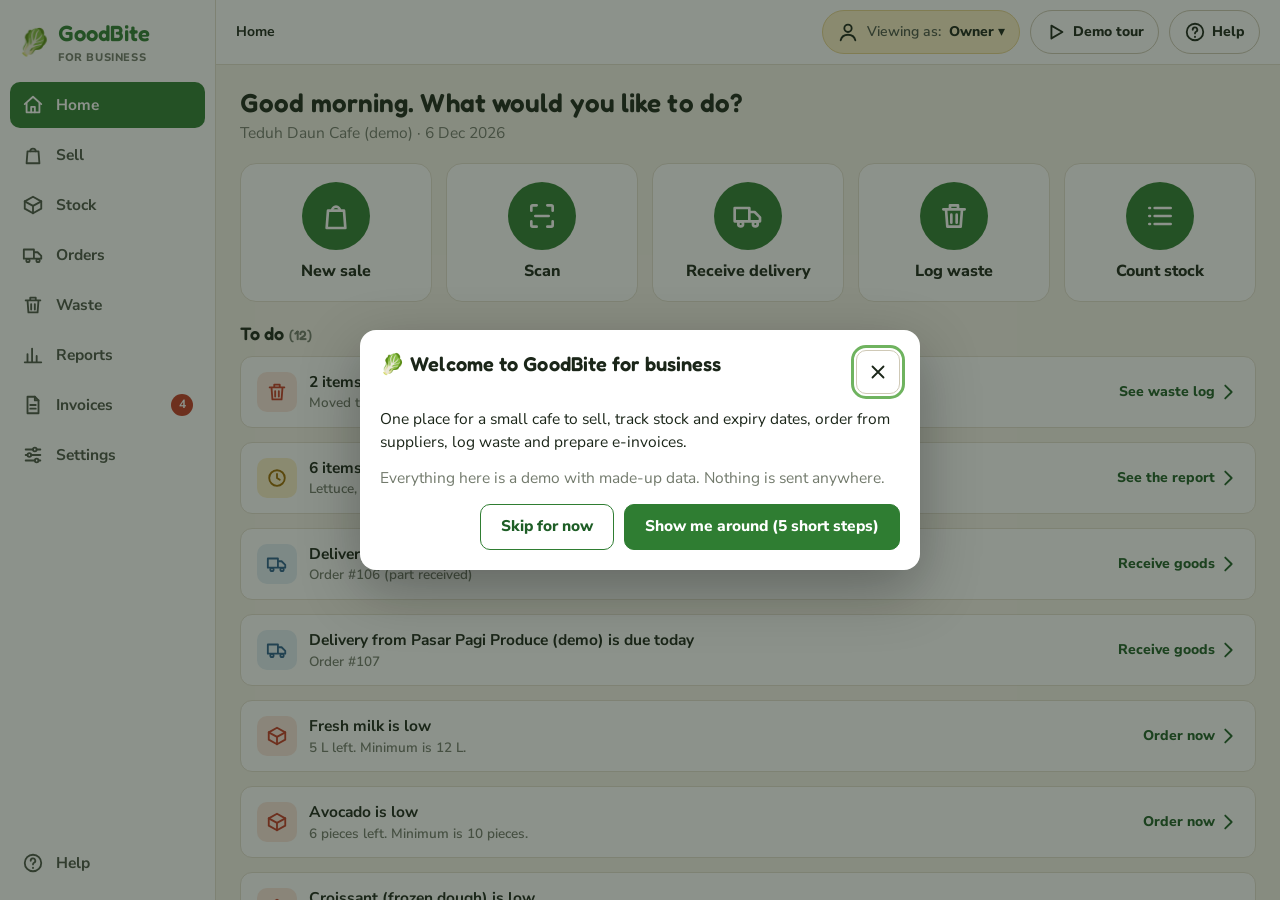
==== commit 41b944ea: "Business app: Scan, date sort, expiring-soon report - Scan button with three simulated ways: deliver" ====
--- a/business/index.html
+++ b/business/index.html
@@ -247,6 +247,29 @@
 .hl{outline:3px solid #FFC400!important;outline-offset:3px;border-radius:10px}
 
 /* ---------- tablet ---------- */
+/* scan, sort and expiring report */
+.sortc{display:flex;align-items:center;gap:6px;flex-wrap:wrap}
+.chip.sm{min-height:38px;padding:0 12px;font-size:13.5px}
+.chip svg.ic{width:18px;height:18px;margin-right:4px;vertical-align:-3px}
+.biga.way{padding:20px 14px;gap:8px}.biga.way small{font-weight:600;color:var(--muted);font-size:13.5px;line-height:1.35}
+.wpic{font-size:44px;line-height:1}
+.cam{position:relative;background:#1E2A1C;border-radius:16px;min-height:300px;display:grid;place-items:center;padding:30px 24px;overflow:hidden}
+.cam .cr{position:absolute;width:28px;height:28px;border:3px solid #fff;opacity:.85}
+.cr.tl{top:12px;left:12px;border-right:0;border-bottom:0;border-radius:6px 0 0 0}.cr.tr{top:12px;right:12px;border-left:0;border-bottom:0;border-radius:0 6px 0 0}
+.cr.bl{bottom:12px;left:12px;border-right:0;border-top:0;border-radius:0 0 0 6px}.cr.br{bottom:12px;right:12px;border-left:0;border-top:0;border-radius:0 0 6px 0}
+.doc{background:#FFFDF6;color:#222;font-family:var(--mono);font-size:12.5px;padding:14px 16px;border-radius:4px;width:min(100%,300px);display:flex;flex-direction:column;gap:3px;transform:rotate(-1.5deg);box-shadow:0 6px 18px rgba(0,0,0,.35)}
+.doc hr{border:0;border-top:1px dashed #999;margin:4px 0;width:100%}.doc .l{display:flex;justify-content:space-between;gap:10px}
+.doc.bc{align-items:center;transform:none;gap:6px}.doc.bc svg{width:190px;height:72px}.doc.bc rect{fill:#111}
+.photo{font-size:118px;line-height:1;background:radial-gradient(circle,#7d8f62 0,#3b4a30 72%);width:230px;height:230px;max-width:100%;border-radius:12px;display:grid;place-items:center}
+.photo.blur{filter:blur(7px)}
+.mono{font-family:var(--mono);font-size:13px}
+.scanrow{display:flex;flex-direction:column;gap:12px}.scanrow.off{background:var(--panel-2)}
+.scanrow h3{margin:0}.rpic{font-size:34px;line-height:1;width:46px;text-align:center;flex:none}
+.picg{display:grid;grid-template-columns:repeat(auto-fill,minmax(104px,1fr));gap:8px}
+.pic{display:flex;flex-direction:column;align-items:center;gap:4px;padding:10px 6px;border:1.5px solid var(--line);border-radius:12px;background:var(--panel);font-size:13px;min-height:88px}
+.pic span{font-size:38px;line-height:1}.pic.on{border-color:var(--green);background:var(--green-s)}.pic:hover{border-color:var(--green)}
+.printonly{display:none}
+table.exp td{vertical-align:top}
 @media (max-width:1100px){
   :root{--side:92px}
   #side{padding:10px 6px;align-items:stretch}
@@ -260,6 +283,7 @@
 }
 /* ---------- phone ---------- */
 @media (max-width:700px){
+  .cam{min-height:230px;padding:24px 14px}.photo{width:180px;height:180px;font-size:92px}.rpic{display:none}
   body{font-size:15px}
   #side{display:none}
   #bot{display:flex;flex:none;background:var(--panel);border-top:1px solid var(--line);padding:4px 4px calc(4px + env(safe-area-inset-bottom,0px))}
@@ -275,7 +299,7 @@
   h1{font-size:22px}
   .pg{padding:16px 16px 30px}
   .pos{grid-template-columns:minmax(0,1fr)}
-  .pos.showbill .menucol{display:none}
+  .pos.showbill .menucol{display:none!important}
   .pos:not(.showbill) .bill{display:none}
   .billbar{display:flex;position:sticky;bottom:0;z-index:2}
   .bill{position:static}
@@ -296,6 +320,7 @@
 @media print{
   body{overflow:visible;background:#fff} #side,#top,#bot,.noprint,#demo,#toast,.foot,.acts{display:none!important}
   #app,#main,#scr{display:block;height:auto;overflow:visible} .pg{padding:0} .paper{border:0;box-shadow:none}
+  .printonly{display:block!important} .card,.kpi{box-shadow:none;break-inside:avoid} .pill{border:1px solid currentColor}
 }
 </style>
 <div id="app"><aside id="side" aria-label="Main menu"></aside><div id="main"><header id="top"></header><div id="demo" hidden></div><main id="scr" tabindex="-1"></main></div><nav id="bot" aria-label="Main menu"></nav></div>
@@ -334,7 +359,9 @@
 const SIM_ERR='LHDN could not match the buyer TIN with the ID number (this rejection is simulated).';
 
 /* ---------- saving ---------- */
-function load(){try{const s=JSON.parse(localStorage.getItem(KEY));if(s&&s.v===1&&Array.isArray(s.batches))return s}catch(e){}return null}
+function load(){try{const s=JSON.parse(localStorage.getItem(KEY));if(s&&s.v===1&&Array.isArray(s.batches))return migrate(s)}catch(e){}return null}
+/* data saved by an older version of the demo gets the newer fields */
+function migrate(s){s.sort=s.sort||{};ING_EXTRA.forEach(id=>{if(!s.ingredients.some(i=>i.id===id))s.ingredients.push(parseIng().find(i=>i.id===id))});return s}
 function save(){try{localStorage.setItem(KEY,JSON.stringify(S))}catch(e){}}
 function resetDemo(){S=seed();IX=null;sweep();save()}
 
@@ -542,7 +569,10 @@
 tuna|Tuna (canned)|kg|Meat and seafood|M|28|1.5|365|1
 prawn|Prawns|kg|Meat and seafood|M|42|1.5|2|1
 turkeyham|Turkey ham|kg|Meat and seafood|M|32|1|10|1
-sausage|Chicken sausage|piece|Meat and seafood|M|1.6|20|14|0.06`;
+sausage|Chicken sausage|piece|Meat and seafood|M|1.6|20|14|0.06
+kangkung|Kangkung|kg|Produce|P|6|1|3|1`;
+/* items added after the first version. The seed gives them fixed stock so the rest of the demo numbers stay the same. */
+const ING_EXTRA=['kangkung'];
 const ING_CATS=['Dairy','Produce','Bakery','Coffee and drinks','Dry goods','Meat and seafood'];
 /* modifier groups: one = pick one, many = pick any. add / remove change the recipe. */
 const MODS={
@@ -623,7 +653,7 @@
       addr:'G-01, Jalan Demo 15/4',city:'Subang Jaya',post:'47500',state:'Selangor',phone:'0355500100',email:'hello@teduhdaun.example'},
       tax:{scOn:true,scRate:10,scTakeaway:false,sstOn:true,sstRate:6,sstOnSc:true,round5:true},expDays:2,cancelHours:72},
     ingredients:parseIng(),menu:parseMenu(),suppliers:SUPPLIERS.map(x=>({...x})),
-    batches:[],sales:[],held:[],orders:[],bills:[],waste:[],invoices:[],rescue:[],days:{},use:{},cons:{},
+    batches:[],sales:[],held:[],orders:[],bills:[],waste:[],invoices:[],rescue:[],days:{},use:{},cons:{},sort:{},
     seq:{receipt:10001,order:101,inv:1,batch:1,id:1}};
   S=s;IX=null;
   const I=id=>s.ingredients.find(i=>i.id===id);
@@ -631,7 +661,9 @@
   const LOW={milk:5,croissant:14,avocado:6,beans:2.5};
   const SOON={sourdough:[1,5],chicken:[1,3.5],prawn:[2,1.2],spinach:[2,0.8],lettuce:[1,1.6]};
   const GONE={banana:[1.5],mushroom:[0.6]};
-  s.ingredients.forEach(i=>{
+  const base=s.ingredients.filter(i=>!ING_EXTRA.includes(i.id));
+  s.batches.push({id:'b'+s.seq.batch++,ing:'kangkung',qty:1.5,recv:addDays(T,-1),exp:addDays(T,2),cost:600});
+  base.forEach(i=>{
     const mk=(qty,expIn,recvAgo)=>s.batches.push({id:'b'+s.seq.batch++,ing:i.id,qty:r3(qty),recv:addDays(T,-recvAgo),exp:addDays(T,expIn),cost:i.cost});
     if(LOW[i.id]!=null){mk(LOW[i.id],Math.max(3,Math.round(i.shelf*.5)),2);return}
     if(SOON[i.id]){mk(SOON[i.id][1],SOON[i.id][0],Math.max(1,i.shelf-SOON[i.id][0]));mk(i.min*1.3,i.shelf,0);return}
@@ -661,9 +693,9 @@
     }
   }
   /* waste history */
-  const perish=s.ingredients.filter(i=>i.shelf<=14);
+  const perish=base.filter(i=>i.shelf<=14);
   for(let d=62;d>=1;d--){const date=addDays(T,-d),n=Math.floor(R()*4.2);
-    for(let k=0;k<n;k++){const i=R()<0.8?pick(perish):pick(s.ingredients);const qty=r3(i.unit==='piece'||i.unit==='loaf'?1+Math.floor(R()*4):0.2+R()*1.1);
+    for(let k=0;k<n;k++){const i=R()<0.8?pick(perish):pick(base);const qty=r3(i.unit==='piece'||i.unit==='loaf'?1+Math.floor(R()*4):0.2+R()*1.1);
       const reason=R()<0.45?'Expired':pick(REASONS);
       s.waste.push({id:'w'+s.seq.id++,dt:date+'T'+pad(9+Math.floor(R()*10))+':'+pad(Math.floor(R()*60)),ing:i.id,qty,reason,cost:Math.round(qty*i.cost),kg:r3(qty*i.kg),auto:reason==='Expired'&&R()<0.5,used:[]})}}
   /* orders and supplier bills */
@@ -706,7 +738,7 @@
  search:'<circle cx="11" cy="11" r="6.5"/><path d="M16 16l4.5 4.5"/>',alert:'<path d="M12 4l9 16H3l9-16z"/><path d="M12 10v4M12 17v.5"/>',clock:'<circle cx="12" cy="12" r="8.5"/><path d="M12 7.5V12l3 2"/>',
  help:'<circle cx="12" cy="12" r="9"/><path d="M9.5 9.5a2.5 2.5 0 1 1 3.6 2.2c-.7.4-1.1.9-1.1 1.8M12 17v.5"/>',user:'<circle cx="12" cy="8" r="4"/><path d="M4 21c1-4 4-6 8-6s7 2 8 6"/>',
  more:'<circle cx="5" cy="12" r="1.6"/><circle cx="12" cy="12" r="1.6"/><circle cx="19" cy="12" r="1.6"/>',play:'<path d="M7 5l12 7-12 7V5z"/>',leaf:'<path d="M5 19c0-9 5-14 14-14 0 9-5 14-14 14z"/><path d="M5 19l8-8"/>',
- list:'<path d="M8 6h12M8 12h12M8 18h12M4 6h.5M4 12h.5M4 18h.5"/>',copy:'<rect x="8" y="8" width="12" height="12" rx="2"/><path d="M16 8V5a1 1 0 0 0-1-1H5a1 1 0 0 0-1 1v10a1 1 0 0 0 1 1h3"/>',heart:'<path d="M12 20s-7-4.5-7-10a4 4 0 0 1 7-2.5A4 4 0 0 1 19 10c0 5.5-7 10-7 10z"/>'
+ list:'<path d="M8 6h12M8 12h12M8 18h12M4 6h.5M4 12h.5M4 18h.5"/>',copy:'<rect x="8" y="8" width="12" height="12" rx="2"/><path d="M16 8V5a1 1 0 0 0-1-1H5a1 1 0 0 0-1 1v10a1 1 0 0 0 1 1h3"/>',scan:'<path d="M4 8V5a1 1 0 0 1 1-1h3M16 4h3a1 1 0 0 1 1 1v3M20 16v3a1 1 0 0 1-1 1h-3M8 20H5a1 1 0 0 1-1-1v-3M7 12h10"/>',heart:'<path d="M12 20s-7-4.5-7-10a4 4 0 0 1 7-2.5A4 4 0 0 1 19 10c0 5.5-7 10-7 10z"/>'
 };
 const ic=n=>`<svg class="ic" viewBox="0 0 24 24" aria-hidden="true">${ICON[n]||''}</svg>`;
 const A=(a,p)=>`data-a="${a}"${p!==undefined?` data-p="${h(JSON.stringify(p))}"`:''}`;
@@ -843,7 +875,7 @@
     const auto=S.waste.filter(w=>w.auto&&w.dt.slice(0,10)===T);
     if(auto.length)add('bad','trash',plural(auto.length,'item')+' passed the expiry date',''+'Moved to the waste log automatically ('+rm(auto.reduce((x,w)=>x+w.cost,0))+').','root',{s:'waste'},'See waste log');
     const soon=soonList(),ids=[...new Set(soon.map(b=>b.ing))];
-    if(soon.length)add('warn','clock',plural(ids.length,'item')+' expiring in '+plural(S.settings.expDays,'day'),ids.slice(0,4).map(i=>ING(i).name).join(', ')+(ids.length>4?' and more':''),'root',{s:'stock',p:{tab:'soon'}},'See the list');
+    if(soon.length){const rk=riskList(S.settings.expDays).reduce((x,y)=>x+y.risk,0);add('warn','clock',plural(ids.length,'item')+' expiring in '+plural(S.settings.expDays,'day'),ids.slice(0,4).map(i=>ING(i).name).join(', ')+(ids.length>4?' and more':'')+(rk?' · '+rm(rk)+' at risk':''),'go',{s:'expReport'},'See the report')}
     S.orders.filter(x=>(x.status==='sent'||x.status==='part')&&x.expected<=T).forEach(x=>add('info','truck','Delivery from '+SUP(x.sup).name+' is due'+(x.expected===T?' today':''),'Order #'+x.no+(x.status==='part'?' (part received)':''),'go',{s:'receive',p:{order:x.id,step:1}},'Receive goods'));
     const low=lowList();let shown=0;
     low.forEach(i=>{if(shown>=3)return;const oo=onOrder(i.id);if(oo>0)return;shown++;add('bad','box',i.name+' is low',qU(i.id,onHand(i.id))+' left. Minimum is '+qU(i.id,i.min)+'.','go',{s:'newOrder',p:{ing:i.id}},'Order now')});
@@ -857,9 +889,9 @@
   return a}
 SCREENS.home={sec:'home',title:()=>'Home',help:['The big round buttons start the jobs you do most often.','The cards under "To do" are things that need attention. Tap a card to go straight to the fix.','Use "Viewing as" at the top to see the app the way another staff member sees it.'],
  html(){const r=S.role,T=today(),hr=now().getHours(),al=alertsFor(r);
-  const big={owner:[['New sale','bag','root',{s:'pos'}],['Receive delivery','truck','go',{s:'receive',p:{step:0}}],['Log waste','trash','root',{s:'waste'}],['Count stock','list','go',{s:'count'}]],
+  const big={owner:[['New sale','bag','root',{s:'pos'}],['Scan','scan','go',{s:'scan'}],['Receive delivery','truck','go',{s:'receive',p:{step:0}}],['Log waste','trash','root',{s:'waste'}],['Count stock','list','go',{s:'count'}]],
     cashier:[['New sale','bag','root',{s:'pos'}],["See today's sales",'list','go',{s:'salesList'}]],
-    kitchen:[['Receive delivery','truck','go',{s:'receive',p:{step:0}}],['Log waste','trash','root',{s:'waste'}],['Count stock','list','go',{s:'count'}],['Expiring soon','clock','root',{s:'stock',p:{tab:'soon'}}]]}[r];
+    kitchen:[['Scan','scan','go',{s:'scan'}],['Receive delivery','truck','go',{s:'receive',p:{step:0}}],['Log waste','trash','root',{s:'waste'}],['Count stock','list','go',{s:'count'}],['Expiring soon','clock','root',{s:'stock',p:{tab:'soon'}}]]}[r];
   let kp='';
   if(r==='owner'){const d=S.days[T]||{total:0,bills:0},ms=monthStats(T.slice(0,7));
     kp=`<div><div class="row" style="margin-bottom:10px"><h2>Numbers at a glance</h2>${demoTag}</div><div class="grid g4">
@@ -977,9 +1009,9 @@
 ACT.voidDo=p=>{const s=saleBy(p.id),[r,rs]=VOIDR[M.r];voidSale(s,r,rs);closeModal();render();toast('Receipt '+s.no+' is now void.'+(rs?' Ingredients are back in stock.':''))};
 SCREENS.salesList={sec:'sell',title:()=>'Recent sales',help:['Every receipt from the last few days is listed here.','Tap a row to open the receipt. From there you can issue an e-invoice or void the sale.','Use the search box to find a receipt number.'],
  html(p){const T=today(),d=p.d||T,q=(p.q||'').trim();const days=[T,addDays(T,-1),addDays(T,-2)];
-  const rows=S.sales.filter(s=>(q?String(s.no).includes(q):s.dt.slice(0,10)===d)).sort((a,b)=>b.no-a.no);
+  const rows=S.sales.filter(s=>(q?String(s.no).includes(q):s.dt.slice(0,10)===d)).sort((a,b)=>b.no-a.no).sort(byDate('sales',s=>s.dt));
   return `${pageHead('Recent sales','Receipts from the last 3 days. '+demoTag,`<button class="btn" ${A('root',{s:'pos'})}>New sale</button>`)}
-  <div class="row">${searchBox('q','Search by receipt number',p.q)}<div class="tabs">${days.map((x,i)=>`<button class="tab ${d===x&&!q?'on':''}" ${A('set',{k:'d',v:x})}>${i===0?'Today':i===1?'Yesterday':fDs(x)}</button>`).join('')}</div></div>
+  <div class="row">${searchBox('q','Search by receipt number',p.q)}<div class="tabs">${days.map((x,i)=>`<button class="tab ${d===x&&!q?'on':''}" ${A('set',{k:'d',v:x})}>${i===0?'Today':i===1?'Yesterday':fDs(x)}</button>`).join('')}</div></div>${sortBar('sales')}
   <div class="card pad0"><div class="tw">${rows.length?`<table><tr><th>Receipt</th><th>Time</th><th class="hide-s">Type</th><th class="hide-s">Paid by</th><th class="r">Total</th><th>Status</th><th></th></tr>${rows.slice(0,120).map(s=>`<tr class="click" tabindex="0" ${A('go',{s:'receipt',p:{id:s.id}})}><td class="b">${s.no}</td><td>${q?fDs(s.dt)+', ':''}${fT(s.dt)}</td><td class="hide-s">${s.type==='dine'?'Table '+h(s.table):'Takeaway'}</td><td class="hide-s">${h(s.pay)}</td><td class="r">${rm(s.total)}</td><td>${s.status==='void'?pill('Void','bad'):s.inv?pill('E-invoice sent','ok'):s.want?pill('Waiting for e-invoice','warn'):pill('Paid')}</td><td class="chev">Open ›</td></tr>`).join('')}</table>`
    :empty(q?'No receipt matches "'+h(q)+'"':'No sales on this day yet',q?'Check the number, or clear the search.':'Sales you make on the till show up here.',q?`<button class="btn sec" ${A('set',{k:'q',v:''})}>Clear search</button>`:`<button class="btn" ${A('root',{s:'pos'})}>Make the first sale</button>`)}</div></div>`}};
 
@@ -992,15 +1024,17 @@
  html(p){const tab=p.tab||'all',q=(p.q||'').trim().toLowerCase(),low=lowList(),soon=soonList();
   const tabs=`<div class="tabs">${[['all','All items',S.ingredients.length],['low','Low',low.length],['soon','Expiring soon',soon.length]].map(([k,l,n])=>`<button class="tab ${tab===k?'on':''}" ${A('set',{k:'tab',v:k})}>${l} <span class="n">(${n})</span></button>`).join('')}</div>`;
   let body;
-  if(tab==='soon'){const bs=soon.filter(b=>!q||ING(b.ing).name.toLowerCase().includes(q));
+  if(tab==='soon'){const bs=soon.filter(b=>!q||ING(b.ing).name.toLowerCase().includes(q)).sort(byDate('stock',b=>b.exp));
    body=bs.length?`<table><tr><th>Item</th><th class="r">Amount</th><th>Expires</th><th class="hide-s r">Value</th><th>What to do</th></tr>${bs.map(b=>`<tr><td><button class="btn sec sm" ${A('go',{s:'item',p:{id:b.ing}})}>${h(ING(b.ing).name)}</button></td><td class="r">${qU(b.ing,b.qty)}</td><td>${pill(expTxt(b),daysLeft(b)<=0?'bad':'warn')} <span class="muted sm hide-s">${fDs(b.exp)}</span></td><td class="hide-s r">${rm(Math.round(b.qty*b.cost))}</td>
      <td><div class="row"><button class="btn sec sm" ${A('rescueOffer',{b:b.id})} ${S.rescue.some(r=>r.batch===b.id&&r.status==='Offered')?'disabled':''}>${S.rescue.some(r=>r.batch===b.id&&r.status==='Offered')?'Offered for rescue':'Offer for rescue'}</button><button class="btn red sm" ${A('wasteBatch',{b:b.id})}>Log as waste</button></div></td></tr>`).join('')}</table>`
     :empty(q?'Nothing matches "'+h(q)+'"':'Nothing is expiring in the next '+plural(S.settings.expDays,'day'),q?'':'Good news. Check again tomorrow.',`<button class="btn sec" ${A('set',{k:q?'q':'tab',v:q?'':'all'})}>${q?'Clear search':'See all items'}</button>`)}
   else{let list=(tab==='low'?low:S.ingredients).filter(i=>(!q||i.name.toLowerCase().includes(q))&&(!p.cat||p.cat==='All'||i.cat===p.cat));
+   const fx=i=>{const b=batchesOf(i.id)[0];return b?b.exp:''};list=list.filter(fx).sort(byDate('stock',fx)).concat(list.filter(i=>!fx(i)));
    body=list.length?`<table><tr><th>Item</th><th class="r">In stock</th><th class="r hide-s">Minimum${tip('min')}</th><th>Oldest batch expires</th><th class="hide-s">Supplier</th><th>Status</th><th></th></tr>${list.map(i=>{const b=batchesOf(i.id)[0],oo=onOrder(i.id);return`<tr class="click" tabindex="0" ${A('go',{s:'item',p:{id:i.id}})}><td class="b">${h(i.name)}</td><td class="r">${qU(i.id,onHand(i.id))}</td><td class="r hide-s">${qU(i.id,i.min)}</td><td>${b?expTxt(b)+' <span class="muted sm hide-s">'+fDs(b.exp)+'</span>':'-'}</td><td class="hide-s">${h(SUP(i.sup).name.replace(' (demo)',''))}</td><td>${stockStatus(i)}${oo?' '+pill(qf(oo)+' on order','info'):''}</td><td class="chev">Open ›</td></tr>`}).join('')}</table>`
     :empty(q?'No item matches "'+h(q)+'"':'Nothing is below minimum stock',q?'Check the spelling or clear the search.':'Every item has enough on the shelf.',`<button class="btn sec" ${A('set',{k:q?'q':'tab',v:q?'':'all'})}>${q?'Clear search':'See all items'}</button>`)}
-  return `${pageHead('Stock','What is on the shelf right now. '+demoTag,`<button class="btn" id="countbtn" ${A('go',{s:'count'})}>Count stock</button><button class="btn sec" ${A('go',{s:'addItem'})}>${ic('plus')}Add item</button>`)}
-  ${tabs}<div class="row">${searchBox('q','Search items',p.q)}${tab!=='soon'?`<select class="inp" style="width:auto" data-m="cat" data-r aria-label="Filter by category"><option>All</option>${ING_CATS.map(c=>`<option ${p.cat===c?'selected':''}>${c}</option>`).join('')}</select>`:''}</div>
+  return `${pageHead('Stock','What is on the shelf right now. '+demoTag,`<button class="btn" id="scanbtn" ${A('go',{s:'scan'})}>${ic('scan')}Scan</button><button class="btn sec" id="countbtn" ${A('go',{s:'count'})}>Count stock</button><button class="btn sec" ${A('go',{s:'addItem'})}>${ic('plus')}Add item</button><button class="btn sec" ${A('go',{s:'expReport'})}>${ic('clock')}Expiring-soon report</button>`)}
+  ${tabs}<div class="row">${searchBox('q','Search items',p.q)}${tab!=='soon'?`<select class="inp" style="width:auto" data-m="cat" data-r aria-label="Filter by category"><option>All</option>${ING_CATS.map(c=>`<option ${p.cat===c?'selected':''}>${c}</option>`).join('')}</select>`:''}${sortBar('stock',true)}</div>
+  ${tab==='soon'&&soon.length?`<div class="row"><button class="btn" ${A('go',{s:'expReport'})}>${ic('clock')}See the report with value at risk and what to do</button></div>`:''}
   <div class="card pad0"><div class="tw">${body}</div></div>`}};
 SCREENS.item={sec:'stock',title:p=>ING(p.id).name,help:['The top batch in the list is the oldest, and it is always used first.','"Order more" starts an order to this item\'s supplier with a suggested amount.','"Fix the count" is for when the shelf does not match the app.'],
  html(p){const i=ING(p.id);if(!ix().ing[p.id])return empty('This item is no longer in the list','',`<button class="btn" ${A('root',{s:'stock'})}>Back to Stock</button>`);
@@ -1054,9 +1088,9 @@
 SCREENS.orders={sec:'orders',title:()=>'Orders',help:['This is where you order from suppliers and take in deliveries.','"Suggested" lists what is running low. One button turns it into an order.','Tap any row to open it. The green button on each order shows the next step.'],
  html(p){const tab=p.tab||'orders',sg=suggestions(),open=S.orders.filter(o=>o.status==='sent'||o.status==='part');
   const tabs=`<div class="tabs">${[['orders','Orders',S.orders.length],['suggest','Suggested',sg.length],['suppliers','Suppliers',S.suppliers.length],['bills','Supplier bills',S.bills.length]].map(([k,l,n])=>`<button class="tab ${tab===k?'on':''}" ${A('set',{k:'tab',v:k})}>${l} <span class="n">(${n})</span></button>`).join('')}</div>`;
-  let body='',acts=`<button class="btn" id="neworder" ${A('go',{s:'newOrder'})}>${ic('plus')}Create order</button><button class="btn sec" ${A('go',{s:'receive',p:{step:0}})}>Receive delivery</button>`;
-  if(tab==='orders'){const q=(p.q||'').trim().toLowerCase(),rows=S.orders.slice().sort((a,b)=>b.no-a.no).filter(o=>!q||String(o.no).includes(q)||SUP(o.sup).name.toLowerCase().includes(q));
-   body=`<div class="row">${searchBox('q','Search by supplier or order number',p.q)}</div><div class="card pad0"><div class="tw">${rows.length?`<table><tr><th>Order</th><th>Supplier</th><th class="hide-s">Sent</th><th>Expected</th><th class="r hide-s">Value</th><th>Status</th><th></th></tr>${rows.map(o=>`<tr class="click" tabindex="0" ${A('go',{s:'order',p:{id:o.id}})}><td class="b">#${o.no}</td><td>${h(SUP(o.sup).name)}</td><td class="hide-s">${fDs(o.date)}</td><td>${fDs(o.expected)}</td><td class="r hide-s">${rm(ordVal(o))}</td><td>${pill(...OST[o.status])}</td><td class="chev">Open ›</td></tr>`).join('')}</table>`
+  let body='',acts=`<button class="btn" id="neworder" ${A('go',{s:'newOrder'})}>${ic('plus')}Create order</button><button class="btn sec" ${A('go',{s:'receive',p:{step:0}})}>Receive delivery</button><button class="btn sec" ${A('go',{s:'scan',p:{way:'do',step:'cam'}})}>${ic('scan')}Scan delivery order</button>`;
+  if(tab==='orders'){const q=(p.q||'').trim().toLowerCase(),rows=S.orders.slice().sort((a,b)=>b.no-a.no).sort(byDate('orders',o=>o.date)).filter(o=>!q||String(o.no).includes(q)||SUP(o.sup).name.toLowerCase().includes(q));
+   body=`<div class="row">${searchBox('q','Search by supplier or order number',p.q)}${sortBar('orders')}</div><div class="card pad0"><div class="tw">${rows.length?`<table><tr><th>Order</th><th>Supplier</th><th class="hide-s">Sent</th><th>Expected</th><th class="r hide-s">Value</th><th>Status</th><th></th></tr>${rows.map(o=>`<tr class="click" tabindex="0" ${A('go',{s:'order',p:{id:o.id}})}><td class="b">#${o.no}</td><td>${h(SUP(o.sup).name)}</td><td class="hide-s">${fDs(o.date)}</td><td>${fDs(o.expected)}</td><td class="r hide-s">${rm(ordVal(o))}</td><td>${pill(...OST[o.status])}</td><td class="chev">Open ›</td></tr>`).join('')}</table>`
      :empty(q?'No order matches "'+h(q)+'"':'No orders yet',q?'':'Orders you send to suppliers show up here.',q?`<button class="btn sec" ${A('set',{k:'q',v:''})}>Clear search</button>`:`<button class="btn" ${A('go',{s:'newOrder'})}>Create your first order</button>`)}</div></div>`}
   else if(tab==='suggest'){const by={};sg.forEach(x=>{(by[ING(x.ing).sup]=by[ING(x.ing).sup]||[]).push(x)});
    body=sg.length?`<p class="muted">Worked out from minimum stock and how much was used in the last 14 days. You can change the amounts before sending.</p><div class="grid g2">${Object.keys(by).map(s=>`<div class="card" style="display:flex;flex-direction:column;gap:10px"><h2>${h(SUP(s).name)}</h2>${by[s].map(x=>`<div class="tot sm"><span>${h(ING(x.ing).name)} <span class="muted">(${qU(x.ing,x.oh)} left)</span></span><b>${qU(x.ing,x.qty)}</b></div>`).join('')}
@@ -1064,8 +1098,8 @@
     :`<div class="card">${empty('Nothing needs ordering right now','Every item is above its minimum stock or already on order.',`<button class="btn sec" ${A('go',{s:'newOrder'})}>Create an order anyway</button>`)}</div>`}
   else if(tab==='suppliers'){acts=`<button class="btn" ${A('supForm',{})}>${ic('plus')}Add supplier</button>`;
    body=`<div class="card pad0"><div class="tw"><table><tr><th>Supplier</th><th class="hide-s">Phone</th><th>Delivers in</th><th class="r">Items</th><th></th></tr>${S.suppliers.map(s=>`<tr class="click" tabindex="0" ${A('go',{s:'supplier',p:{id:s.id}})}><td class="b">${h(s.name)}</td><td class="hide-s">${h(s.phone)}</td><td>${plural(s.lead,'day')}</td><td class="r">${S.ingredients.filter(i=>i.sup===s.id).length}</td><td class="chev">Open ›</td></tr>`).join('')}</table></div></div>`}
-  else{acts=`<button class="btn" ${A('go',{s:'billForm'})}>${ic('plus')}Enter supplier bill</button>`;const rows=S.bills.slice().sort((a,b)=>a.date<b.date?1:-1);
-   body=`<div class="card pad0"><div class="tw">${rows.length?`<table><tr><th>Bill</th><th>Supplier</th><th class="hide-s">Date</th><th>Pay by</th><th class="r">Amount</th><th>Payment</th><th class="hide-s">E-invoice${tip('einv')}</th><th></th></tr>${rows.map(b=>`<tr class="click" tabindex="0" ${A('go',{s:'bill',p:{id:b.id}})}><td class="b">${h(b.no)}</td><td>${h(SUP(b.sup).name)}</td><td class="hide-s">${fDs(b.date)}</td><td>${fDs(b.due)}</td><td class="r">${rm(b.amount)}</td><td>${billPay(b)}</td><td class="hide-s">${einvPill(b.einv)}</td><td class="chev">Open ›</td></tr>`).join('')}</table>`:empty('No supplier bills yet','When a supplier sends a bill, enter it here to keep track of what you owe.',`<button class="btn" ${A('go',{s:'billForm'})}>Enter the first bill</button>`)}</div></div>`}
+  else{acts=`<button class="btn" ${A('go',{s:'billForm'})}>${ic('plus')}Enter supplier bill</button>`;const rows=S.bills.slice().sort(byDate('bills',b=>b.date));
+   body=`<div class="row">${sortBar('bills')}</div><div class="card pad0"><div class="tw">${rows.length?`<table><tr><th>Bill</th><th>Supplier</th><th class="hide-s">Date</th><th>Pay by</th><th class="r">Amount</th><th>Payment</th><th class="hide-s">E-invoice${tip('einv')}</th><th></th></tr>${rows.map(b=>`<tr class="click" tabindex="0" ${A('go',{s:'bill',p:{id:b.id}})}><td class="b">${h(b.no)}</td><td>${h(SUP(b.sup).name)}</td><td class="hide-s">${fDs(b.date)}</td><td>${fDs(b.due)}</td><td class="r">${rm(b.amount)}</td><td>${billPay(b)}</td><td class="hide-s">${einvPill(b.einv)}</td><td class="chev">Open ›</td></tr>`).join('')}</table>`:empty('No supplier bills yet','When a supplier sends a bill, enter it here to keep track of what you owe.',`<button class="btn" ${A('go',{s:'billForm'})}>Enter the first bill</button>`)}</div></div>`}
   return `${pageHead('Orders',open.length?plural(open.length,'order')+' waiting for delivery. '+demoTag:'Order from suppliers and take in deliveries. '+demoTag,acts)}${tabs}${body}`}};
 SCREENS.newOrder={sec:'orders',title:()=>'New order',help:['Step 1: pick the supplier. Step 2: set how much of each item you want. Step 3: check and send.','Items that are running low are already filled in with a suggested amount.','Nothing is really sent in this demo.'],
  html(p){if(!p.init){p.init=1;p.qty=p.qty||{};p.step=1;const sg=suggestions();
@@ -1105,7 +1139,7 @@
 const RSTEPS=['Pick order','Check items','Confirm'];
 SCREENS.receive={sec:'orders',title:()=>'Receive goods',help:['Step 1: pick the order that arrived. Step 2: check the amount, expiry date and price of each item. Step 3: confirm.','If only part of the order came, type the amount that really arrived. The rest stays "on order".','Each item becomes a new batch in stock with its own expiry date.'],
  html(p){const open=S.orders.filter(o=>o.status==='sent'||o.status==='part').sort((a,b)=>a.expected<b.expected?-1:1);
-  if(!p.order||!p.step){return `${pageHead('Receive goods','Which delivery arrived?')}${stepsBar(RSTEPS,0)}${open.length?`<div class="grid">${open.map(o=>`<button class="alert" ${A('recvPick',{id:o.id})}><span class="ai" style="background:var(--blue-s);color:var(--blue)">${ic('truck')}</span><span class="grow" style="text-align:left">Order #${o.no} · ${h(SUP(o.sup).name)}<small>${plural(o.lines.filter(l=>l.recv<l.qty).length,'item')} still to come · expected ${fDs(o.expected)}${o.status==='part'?' · part received':''}</small></span><span class="go">This one${ic('chev')}</span></button>`).join('')}</div>`
+  if(!p.order||!p.step){return `${pageHead('Receive goods','Which delivery arrived?',`<button class="btn sec" ${A('go',{s:'scan',p:{way:'do',step:'cam'}})}>${ic('scan')}Scan the delivery order instead</button>`)}${stepsBar(RSTEPS,0)}${open.length?`<div class="grid">${open.map(o=>`<button class="alert" ${A('recvPick',{id:o.id})}><span class="ai" style="background:var(--blue-s);color:var(--blue)">${ic('truck')}</span><span class="grow" style="text-align:left">Order #${o.no} · ${h(SUP(o.sup).name)}<small>${plural(o.lines.filter(l=>l.recv<l.qty).length,'item')} still to come · expected ${fDs(o.expected)}${o.status==='part'?' · part received':''}</small></span><span class="go">This one${ic('chev')}</span></button>`).join('')}</div>`
     :`<div class="card">${empty('No deliveries are expected','Goods are received against an order. Create an order first.',`<button class="btn" ${A('go',{s:'newOrder'})}>Create an order</button>`)}</div>`}<div class="foot"><button class="btn sec" ${A('back')}>Cancel</button></div>`}
   const o=ordBy(p.order);if(!o)return empty('This order was removed','',`<button class="btn" ${A('root',{s:'orders'})}>Back to Orders</button>`);
   if(!p.rows){p.rows={};o.lines.forEach((l,i)=>{const rem=r3(l.qty-l.recv);if(rem>0)p.rows[i]={qty:qf(rem),exp:addDays(today(),ING(l.ing).shelf),price:amt(l.price)}})}
@@ -1171,16 +1205,16 @@
    <div class="card pad0"><h2 style="padding:14px 16px 8px">Your rescue offers</h2><div class="tw">${ls.length?`<table><tr><th>Item</th><th class="r">Amount</th><th class="hide-s">Partner</th><th>Status</th><th>What to do</th></tr>${ls.map(r=>`<tr><td class="b">${h(ING(r.ing).name)}</td><td class="r">${qU(r.ing,r.qty)}</td><td class="hide-s">${h(r.partner)}</td><td>${pill(r.status,r.status==='Collected'?'ok':r.status==='Offered'?'info':'bad')}</td><td>${r.status==='Offered'?`<div class="row"><button class="btn sm" ${A('rescueDone',{id:r.id})}>Mark as collected</button><button class="btn red sm" ${A('rescueCancel',{id:r.id})}>Take back offer</button></div>`:'<span class="muted sm">Nothing more to do</span>'}</td></tr>`).join('')}</table>`:empty('No offers yet','Offer an item from the list above and it will show here.')}</div></div>`}
   const i=p.ing&&ix().ing[p.ing]?ING(p.ing):null,q=num(p.qty),oh=i?onHand(i.id):0;
   const why=!i?'Pick an item first.':!(q>0)?'Type an amount above 0.':q>oh+0.0005?'Only '+qU(i.id,oh)+' in stock. Lower the amount, or fix the count in Stock first.':!p.reason?'Tap a reason.':'';
-  const fq=(p.q||'').trim().toLowerCase(),rows=S.waste.slice().reverse().filter(w=>!fq||ING(w.ing).name.toLowerCase().includes(fq)).slice(0,40);
+  const fq=(p.q||'').trim().toLowerCase(),all=S.waste.slice().reverse().filter(w=>!fq||ING(w.ing).name.toLowerCase().includes(fq)).sort(byDate('waste',w=>w.dt)),rows=all.slice(0,40);
   return `${pageHead('Waste','Log food that was thrown away. '+demoTag,S.role==='owner'?`<button class="btn sec" ${A('root',{s:'reports',p:{focus:'waste'}})}>${ic('chart')}See the monthly report</button>`:`<button class="btn sec" ${A('root',{s:'stock',p:{tab:'soon'}})}>${ic('clock')}See what is expiring soon</button>`)}${tabs}
   ${p.done&&S.waste.some(w=>w.id===p.done.id)?`<div class="card donebox" id="wastedone" style="padding:20px 16px"><span class="tick">${ic('check')}</span><h2>Waste logged</h2><p>${h(p.done.txt)}</p><div class="acts"><button class="btn big" id="wasteagain" ${A('set',{k:'done',v:null})}>Log another item</button><button class="btn sec big" ${A('root',{s:'home'})}>Back to Home</button></div><div class="acts"><button class="btn sec sm" ${A('wasteUndo',{id:p.done.id})}>Undo this entry</button></div></div>`:`<div class="card" id="wasteform" style="display:flex;flex-direction:column;gap:14px"><h2>Log waste</h2><div class="fgrid">
    ${field('w-ing','1. What was thrown away?',`<select class="inp" id="w-ing" data-m="ing" data-r><option value="">Pick an item</option>${ING_CATS.map(c=>`<optgroup label="${c}">${S.ingredients.filter(x=>x.cat===c).map(x=>`<option value="${x.id}" ${p.ing===x.id?'selected':''}>${h(x.name)} (${qf(onHand(x.id))} ${h(x.unit)} in stock)</option>`).join('')}</optgroup>`).join('')}</select>`)}
    <div class="field"><label for="w-qty">2. How much?${i?' ('+h(i.unit)+')':''}</label><div class="stepper"><button ${A('wasteStep',{d:-1})} aria-label="Less" ${num(p.qty)>((i&&(i.unit==='kg'||i.unit==='L'))?0.5:1)?'':'disabled'}>−</button><input class="inp" id="w-qty" inputmode="decimal" data-m="qty" data-live value="${h(p.qty)}"><button ${A('wasteStep',{d:1})} aria-label="More">+</button></div></div></div>
    <div><div class="flabel" style="margin-bottom:6px">3. Why?</div><div class="chips">${REASONS.map(r=>`<button class="chip ${p.reason===r?'on':''}" aria-pressed="${p.reason===r}" ${A('set',{k:'reason',v:r})}>${r}</button>`).join('')}</div></div>
    <div class="row"><button class="btn big" id="wastesave" ${A('wasteSave')} ${why?'disabled':''}>Save waste log</button>${why?`<span class="why">${why}</span>`:`<span class="muted sm">About ${rm(Math.round(q*i.cost))} of ${h(i.name)}</span>`}</div></div>`}
-  <div class="row"><h2 class="grow">Latest entries</h2>${searchBox('q','Search the log by item',p.q)}</div>
+  <div class="row"><h2 class="grow">${sortDir('waste')==='asc'?'Oldest entries':'Latest entries'}</h2>${searchBox('q','Search the log by item',p.q)}${sortBar('waste')}</div>
   <div class="card pad0"><div class="tw">${rows.length?`<table><tr><th>When</th><th>Item</th><th class="r">Amount</th><th>Reason</th><th class="r hide-s">Cost</th><th></th></tr>${rows.map(w=>`<tr class="click" tabindex="0" ${A('go',{s:'wasteItem',p:{ing:w.ing}})}><td>${w.dt.slice(0,10)===T?'Today':fDs(w.dt)}, ${fT(w.dt)}</td><td class="b">${h(ING(w.ing).name)}</td><td class="r">${qU(w.ing,w.qty)}</td><td>${h(w.reason)}${w.auto?' '+pill('Added automatically','info'):''}</td><td class="r hide-s">${rm(w.cost)}</td><td class="chev">History ›</td></tr>`).join('')}</table>`
-   :empty(fq?'No entry matches "'+h(fq)+'"':'No waste logged yet',fq?'':'Use the form above to log the first one.',fq?`<button class="btn sec" ${A('set',{k:'q',v:''})}>Clear search</button>`:'')}</div></div>`}};
+   :empty(fq?'No entry matches "'+h(fq)+'"':'No waste logged yet',fq?'':'Use the form above to log the first one.',fq?`<button class="btn sec" ${A('set',{k:'q',v:''})}>Clear search</button>`:'')}</div></div>${all.length>rows.length?`<p class="muted sm">Showing ${rows.length} of ${all.length} entries. Search for an item, or see the monthly report for everything.</p>`:''}`}};
 Object.assign(ACT,{
  wasteStep:p=>{const c=cur().p,i=c.ing?ING(c.ing):null,st=i&&(i.unit==='kg'||i.unit==='L')?0.5:1;c.qty=qf(Math.max(st,(num(c.qty)||0)+p.d*st));render(true)},
  wasteSave:()=>{const c=cur().p,q=num(c.qty);if(!c.ing||!(q>0)||!c.reason)return;const w=logWaste(c.ing,q,c.reason);if(!w){toast('Nothing was logged because there is no stock of this item.');return}
@@ -1192,9 +1226,9 @@
  rescueCancel:p=>{const r=S.rescue.find(x=>x.id===p.id);confirmBox({title:'Take back this offer?',body:h(ING(r.ing).name)+' will stay in your stock and the partner will no longer be expected to collect it.',ok:'Yes, take it back',no:'No, keep the offer',danger:true,yes:()=>{r.status='Taken back';save();render(true);toast('Offer taken back',()=>{r.status='Offered'})}})}
 });
 SCREENS.wasteItem={sec:'waste',title:p=>'Waste history: '+ING(p.ing).name,help:['Every time this item was thrown away is listed here, newest first.','Look at the reasons. If most are "Expired", try ordering less or more often.','"Open this item in Stock" shows what is on the shelf now.'],
- html(p){const i=ING(p.ing),ws=S.waste.filter(w=>w.ing===p.ing).reverse(),c=ws.reduce((a,w)=>a+w.cost,0),k=r3(ws.reduce((a,w)=>a+w.kg,0));
+ html(p){const i=ING(p.ing),ws=S.waste.filter(w=>w.ing===p.ing).reverse().sort(byDate('waste',w=>w.dt)),c=ws.reduce((a,w)=>a+w.cost,0),k=r3(ws.reduce((a,w)=>a+w.kg,0));
   return `${pageHead('Waste history: '+h(i.name),plural(ws.length,'entry','entries')+' in the last 2 months · '+qf(k)+' kg · '+rm(c)+' '+demoTag,`<button class="btn" ${A('go',{s:'item',p:{id:i.id}})}>Open this item in Stock</button>`)}
-  <div class="card pad0"><div class="tw">${ws.length?`<table><tr><th>When</th><th class="r">Amount</th><th>Reason</th><th class="r">Cost</th><th>What to do</th></tr>${ws.map(w=>`<tr><td>${fDT(w.dt)}</td><td class="r">${qU(w.ing,w.qty)}</td><td>${h(w.reason)}${w.auto?' '+pill('Added automatically','info'):''}</td><td class="r">${rm(w.cost)}</td><td>${w.dt.slice(0,10)===today()?`<button class="btn red sm" ${A('wasteRemove',{id:w.id})}>Remove entry</button>`:'<span class="muted sm">Older entries are locked</span>'}</td></tr>`).join('')}</table>`:empty('No waste logged for this item','That is a good thing.',`<button class="btn sec" ${A('root',{s:'waste'})}>Back to the waste log</button>`)}</div></div>`}};
+  ${sortBar('waste')}<div class="card pad0"><div class="tw">${ws.length?`<table><tr><th>When</th><th class="r">Amount</th><th>Reason</th><th class="r">Cost</th><th>What to do</th></tr>${ws.map(w=>`<tr><td>${fDT(w.dt)}</td><td class="r">${qU(w.ing,w.qty)}</td><td>${h(w.reason)}${w.auto?' '+pill('Added automatically','info'):''}</td><td class="r">${rm(w.cost)}</td><td>${w.dt.slice(0,10)===today()?`<button class="btn red sm" ${A('wasteRemove',{id:w.id})}>Remove entry</button>`:'<span class="muted sm">Older entries are locked</span>'}</td></tr>`).join('')}</table>`:empty('No waste logged for this item','That is a good thing.',`<button class="btn sec" ${A('root',{s:'waste'})}>Back to the waste log</button>`)}</div></div>`}};
 ACT.wasteRemove=p=>{const w=S.waste.find(x=>x.id===p.id);confirmBox({title:'Remove this waste entry?',body:qU(w.ing,w.qty)+' of '+h(ING(w.ing).name)+' will go back into stock, as if it was never thrown away.',ok:'Yes, remove the entry',no:'No, keep it',danger:true,yes:()=>{undoWaste(w.id);save();render(true);toast('Entry removed. The stock is back.')}})};
 
 /* ---------- Reports ---------- */
@@ -1204,7 +1238,7 @@
   TEXTS.salesCsv=()=>toCSV([['Date','Bills','Sales incl. tax (RM)','Sales before tax and service charge (RM)','Service charge (RM)','SST (RM)','Ingredient cost (RM)'],...st.daily.map(d=>{const x=S.days[d.d]||{bills:0,total:0,sub:0,sc:0,sst:0,cogs:0};return[d.d,x.bills,amt(x.total),amt(x.sub),amt(x.sc),amt(x.sst),amt(x.cogs)]})]);TEXTS.salesCsv.file='goodbite-sales-'+m+'.csv';
   const maxTop=Math.max(1,...st.top.slice(0,8).map(x=>x.cost)),maxR=Math.max(1,...st.reasons.map(x=>x.cost));
   if(p.focus){const f=p.focus;p.focus='';setTimeout(()=>{const e=document.getElementById('rep-'+f);if(e)e.scrollIntoView({block:'start'})},0)}
-  return `${pageHead('Reports','How the outlet is doing. '+pill('Demo data: every figure here is made up','warn'),`<button class="btn sec" ${A('showText',{t:'Waste log for '+fM(m),k:'wasteCsv'})}>${ic('copy')}Copy waste log as spreadsheet</button><button class="btn sec" ${A('showText',{t:'Daily sales for '+fM(m),k:'salesCsv'})}>${ic('copy')}Copy daily sales as spreadsheet</button>`)}
+  return `${pageHead('Reports','How the outlet is doing. '+pill('Demo data: every figure here is made up','warn'),`<button class="btn sec" ${A('go',{s:'expReport'})}>${ic('clock')}Expiring-soon report</button><button class="btn sec" ${A('showText',{t:'Waste log for '+fM(m),k:'wasteCsv'})}>${ic('copy')}Copy waste log as spreadsheet</button><button class="btn sec" ${A('showText',{t:'Daily sales for '+fM(m),k:'salesCsv'})}>${ic('copy')}Copy daily sales as spreadsheet</button>`)}
   <div class="tabs">${ms.map(x=>`<button class="tab ${m===x?'on':''}" ${A('set',{k:'m',v:x})}>${fM(x)}</button>`).join('')}</div>
   <div class="grid g4">
    <button class="kpi" ${A('go',{s:'repDays',p:{m}})}><span class="l">Sales (with tax)</span><span class="v">${rm(st.sales)}</span><span class="s lnk">${plural(st.bills,'bill')} · see each day ›</span></button>
@@ -1220,10 +1254,171 @@
 ACT.foodCost=p=>{const st=monthStats(p.m);modal(()=>`${mHead('How food cost is worked out')}<p>Food cost % = cost of the ingredients used in what you sold, divided by sales before tax and service charge.</p><dl class="kv"><dt>Ingredients used</dt><dd>${rm(st.cogs)}</dd><dt>Sales before tax</dt><dd>${rm(st.net)}</dd><dt>Food cost</dt><dd>${st.fc.toFixed(1)}%</dd><dt>Waste on top of that</dt><dd>${rm(st.wRM)} (${st.wp.toFixed(1)}% of sales)</dd></dl><p class="muted sm">The app adds up each recipe every time an item is sold. All prices here are demo prices.</p><div class="mf"><button class="btn" ${A('closeModal')}>Got it</button></div>`)};
 SCREENS.repDays={sec:'reports',title:p=>'Sales by day, '+fM(p.m),help:['One row for each day of the month.','"Ingredient cost" is what the food sold that day cost you to make.','Go back to Reports to change the month.'],
  html(p){const st=monthStats(p.m);return `${pageHead('Sales by day, '+fM(p.m),demoTag,`<button class="btn sec" ${A('showText',{t:'Daily sales for '+fM(p.m),k:'salesCsv'})}>${ic('copy')}Copy as spreadsheet</button>`)}
-  <div class="card pad0"><div class="tw"><table><tr><th>Day</th><th class="r">Bills</th><th class="r">Sales (with tax)</th><th class="r hide-s">Before tax</th><th class="r hide-s">Ingredient cost</th></tr>${st.daily.slice().reverse().map(d=>{const x=S.days[d.d]||{bills:0,total:0,sub:0,cogs:0};return`<tr><td>${fD(d.d)}${d.d===today()?' '+pill('Today','info'):''}</td><td class="r">${x.bills}</td><td class="r b">${rm(x.total)}</td><td class="r hide-s">${rm(x.sub)}</td><td class="r hide-s">${rm(x.cogs)}</td></tr>`}).join('')}<tr><td class="b">Month so far</td><td class="r b">${st.bills}</td><td class="r b">${rm(st.sales)}</td><td class="r b hide-s">${rm(st.net)}</td><td class="r b hide-s">${rm(st.cogs)}</td></tr></table></div></div>`}};
+  ${sortBar('sales')}<div class="card pad0"><div class="tw"><table><tr><th>Day</th><th class="r">Bills</th><th class="r">Sales (with tax)</th><th class="r hide-s">Before tax</th><th class="r hide-s">Ingredient cost</th></tr>${st.daily.slice().sort(byDate('sales',d=>d.d)).map(d=>{const x=S.days[d.d]||{bills:0,total:0,sub:0,cogs:0};return`<tr><td>${fD(d.d)}${d.d===today()?' '+pill('Today','info'):''}</td><td class="r">${x.bills}</td><td class="r b">${rm(x.total)}</td><td class="r hide-s">${rm(x.sub)}</td><td class="r hide-s">${rm(x.cogs)}</td></tr>`}).join('')}<tr><td class="b">Month so far</td><td class="r b">${st.bills}</td><td class="r b">${rm(st.sales)}</td><td class="r b hide-s">${rm(st.net)}</td><td class="r b hide-s">${rm(st.cogs)}</td></tr></table></div></div>`}};
 SCREENS.repWaste={sec:'reports',title:p=>'Waste entries, '+fM(p.m),help:['Every waste entry of the month, newest first.','Tap a row to see the full waste history of that item.','"Copy as spreadsheet" gives you the list for Excel.'],
- html(p){const st=monthStats(p.m),ws=st.waste.slice().reverse();return `${pageHead('Waste entries, '+fM(p.m),qf(st.wKg)+' kg · '+rm(st.wRM)+' '+demoTag,`<button class="btn sec" ${A('showText',{t:'Waste log for '+fM(p.m),k:'wasteCsv'})}>${ic('copy')}Copy as spreadsheet</button>`)}
-  <div class="card pad0"><div class="tw">${ws.length?`<table><tr><th>When</th><th>Item</th><th class="r">Amount</th><th>Reason</th><th class="r hide-s">Weight</th><th class="r">Cost</th><th></th></tr>${ws.map(w=>`<tr class="click" tabindex="0" ${A('go',{s:'wasteItem',p:{ing:w.ing}})}><td>${fDs(w.dt)}</td><td class="b">${h(ING(w.ing).name)}</td><td class="r">${qU(w.ing,w.qty)}</td><td>${h(w.reason)}</td><td class="r hide-s">${qf(w.kg)} kg</td><td class="r">${rm(w.cost)}</td><td class="chev">History ›</td></tr>`).join('')}</table>`:empty('No waste logged in '+fM(p.m),'',`<button class="btn sec" ${A('root',{s:'waste'})}>Open the waste log</button>`)}</div></div>`}};
+ html(p){const st=monthStats(p.m),ws=st.waste.slice().reverse().sort(byDate('waste',w=>w.dt));return `${pageHead('Waste entries, '+fM(p.m),qf(st.wKg)+' kg · '+rm(st.wRM)+' '+demoTag,`<button class="btn sec" ${A('showText',{t:'Waste log for '+fM(p.m),k:'wasteCsv'})}>${ic('copy')}Copy as spreadsheet</button>`)}
+  ${sortBar('waste')}<div class="card pad0"><div class="tw">${ws.length?`<table><tr><th>When</th><th>Item</th><th class="r">Amount</th><th>Reason</th><th class="r hide-s">Weight</th><th class="r">Cost</th><th></th></tr>${ws.map(w=>`<tr class="click" tabindex="0" ${A('go',{s:'wasteItem',p:{ing:w.ing}})}><td>${fDs(w.dt)}</td><td class="b">${h(ING(w.ing).name)}</td><td class="r">${qU(w.ing,w.qty)}</td><td>${h(w.reason)}</td><td class="r hide-s">${qf(w.kg)} kg</td><td class="r">${rm(w.cost)}</td><td class="chev">History ›</td></tr>`).join('')}</table>`:empty('No waste logged in '+fM(p.m),'',`<button class="btn sec" ${A('root',{s:'waste'})}>Open the waste log</button>`)}</div></div>`}};
+
+/* ---------- Date sort for list screens ---------- */
+const SORTD={stock:'asc',orders:'desc',bills:'desc',waste:'desc',inv:'desc',sales:'desc'};
+const sortDir=k=>(S.sort&&S.sort[k])||SORTD[k];
+/* compare two rows by a date string (YYYY-MM-DD or YYYY-MM-DDTHH:MM), in the direction the person picked */
+const byDate=(k,f)=>(a,b)=>{const x=f(a),y=f(b),r=x<y?-1:x>y?1:0;return sortDir(k)==='asc'?r:-r};
+function sortBar(k,exp){const d=sortDir(k),o=exp?[['asc','Expiring soonest first'],['desc','Expiring latest first']]:[['desc','Newest first'],['asc','Oldest first']];
+  return `<div class="sortc noprint" role="group" aria-label="${exp?'Sort by expiry date':'Sort by date'}"><span class="flabel">${exp?'Sort by expiry date':'Sort by date'}</span>${o.map(([v,l])=>`<button class="chip sm ${d===v?'on':''}" aria-pressed="${d===v}" ${A('sortSet',{k,v})}><span aria-hidden="true">${v==='asc'?'↑':'↓'}</span> ${l}</button>`).join('')}</div>`}
+ACT.sortSet=p=>{S.sort=S.sort||{};S.sort[p.k]=p.v;save();render(true)};
+
+/* ---------- Scan: one button, three ways. Reading is simulated with sample pictures. ---------- */
+/* typical shelf life of fresh food bought without a printed date, in days */
+const FRESH_DAYS={chicken:2,prawn:1,beef:2,kangkung:3,spinach:3,lettuce:4,tomato:5,cucumber:5,banana:4,avocado:4,mango:4,mushroom:3,chilli:7,lime:7,lemon:10,onion:21,garlic:30,potato:21};
+const PICS={chicken:'🍗',beef:'🥩',prawn:'🦐',kangkung:'🌿',spinach:'🥬',lettuce:'🥗',tomato:'🍅',cucumber:'🥒',onion:'🧅',garlic:'🧄',chilli:'🌶️',lime:'🟢',lemon:'🍋',banana:'🍌',mango:'🥭',avocado:'🥑',mushroom:'🍄',potato:'🥔',egg:'🥚'};
+const SCAN_WAYS=[['do','📦','Delivery order or supplier invoice','Reads the whole order: items, amounts and prices.'],
+ ['shop','🛒','Supermarket receipt or barcode','Reads the items and amounts, and knows packaged products.'],
+ ['market','📷','Wet-market photo','Guesses the food in the photo, such as chicken or kangkung.']];
+const SCAN_RECEIPT={shop:'Pasaraya Jimat (demo shop)',no:'R-48213',lines:[
+ {raw:'SUSU SEGAR 1L x6',ing:'milk',qty:6,paid:4470},{raw:'TELUR GRED A 30 BIJI',ing:'egg',qty:30,paid:1590},{raw:'MENTEGA 250G x4',ing:'butter',qty:1,paid:3960},
+ {raw:'TOMATO 1.2KG',ing:'tomato',qty:1.2,paid:708},{raw:'SANTAN 1L x2',ing:'santan',qty:2,paid:1580},{raw:'KICAP MANIS 1L',ing:'',qty:1,paid:690,unknown:true},{raw:'BEG PLASTIK',nonfood:true,paid:20}]};
+const SCAN_CODES=[{code:'9550000000017',raw:'Oat milk 1 L carton',ing:'oat',qty:1,paid:1100},{code:'9550000000024',raw:'Cream cheese 250 g',ing:'ccheese',qty:0.25,paid:850},
+ {code:'9550000000031',raw:'Orange juice 1 L',ing:'oj',qty:1,paid:900},{code:'9550000000048',raw:'Mayonnaise 500 g',ing:'mayo',qty:0.5,paid:650}];
+const SCAN_MARKET=[{k:'chicken',pic:'🍗',label:'Chicken',ing:'chicken',qty:3,paid:5100,sure:true},{k:'kangkung',pic:'🌿',label:'Kangkung',ing:'kangkung',qty:1,paid:600,sure:true},
+ {k:'prawn',pic:'🦐',label:'Prawns',ing:'prawn',qty:1.5,paid:6300,sure:true},{k:'blur',pic:'🌫️',label:'Blurry photo',ing:'',qty:1,paid:0,sure:false}];
+const DO_SAMPLE={sup:'P',lines:[['lettuce',3],['tomato',4],['cucumber',2]]};
+const openOrders=()=>S.orders.filter(o=>o.status==='sent'||o.status==='part').sort((a,b)=>a.expected<b.expected?-1:a.expected>b.expected?1:a.no-b.no);
+/* the suggested expiry date for an item: printed on the pack (barcode), typical for fresh food, or the item's usual shelf life */
+function suggestExp(id,way){const i=ING(id),fresh=FRESH_DAYS[id]!=null;
+  if(way==='barcode'){const n=Math.max(2,i.shelf-2);return{exp:addDays(today(),n),src:'pack',n}}
+  if(fresh&&(way==='market'||id!=='egg')){const n=FRESH_DAYS[id];return{exp:addDays(today(),n),src:'fresh',n}}
+  return{exp:addDays(today(),i.shelf),src:'shelf',n:i.shelf}}
+let scanSeq=1;
+function scanRow(o,way){const r={k:scanSeq++,ing:o.ing||'',raw:o.raw||'',qty:o.qty!=null?qf(o.qty):'',ok:false,skip:!!o.nonfood,unknown:!!o.unknown,nonfood:!!o.nonfood,sure:o.sure!==false,pic:o.pic||'',line:o.line,unit:way==='do'};
+  if(r.unit)r.price=o.price!=null?amt(o.price):'';else r.paid=o.paid!=null?amt(o.paid):'';
+  if(r.ing){const s=suggestExp(r.ing,way);Object.assign(r,{exp:s.exp,src:s.src,n:s.n,sugExp:s.exp,lastIng:r.ing,lastExp:s.exp})}else r.exp='';
+  return r}
+function scanShoot(p){const way=p.way;p.rows=p.rows||[];
+  if(way==='do'){const o=p.order&&ordBy(p.order);p.rows=[];
+    if(o)o.lines.forEach((l,i)=>{const rem=r3(l.qty-l.recv);if(rem>0)p.rows.push(scanRow({ing:l.ing,raw:ING(l.ing).name+' '+qU(l.ing,rem),qty:rem,price:l.price,line:i},'do'))});
+    else DO_SAMPLE.lines.forEach(([g,q])=>p.rows.push(scanRow({ing:g,raw:ING(g).name+' '+qU(g,q),qty:q,price:ING(g).cost},'do')));
+    return p.rows.length}
+  if(way==='shop'&&(p.mode||'receipt')==='receipt'){p.rows=SCAN_RECEIPT.lines.map(l=>scanRow(l,'receipt'));return p.rows.length}
+  if(way==='shop'){const c=SCAN_CODES[p.code||0];p.rows.push(scanRow(c,'barcode'));return 1}
+  const m=SCAN_MARKET.find(x=>x.k===(p.photo||'chicken'))||SCAN_MARKET[0];p.rows.push(scanRow(m,'market'));return 1}
+const scanIn=r=>!r.nonfood&&!r.skip&&!!r.ing;
+function scanErrs(r){const e={},q=num(r.qty),pr=num(r.unit?r.price:r.paid);if(!scanIn(r))return e;
+  if(!(q>0))e.qty='Type an amount above 0.';
+  if(!/^\d{4}-\d{2}-\d{2}$/.test(r.exp||''))e.exp='Pick the expiry date.';else if(r.exp<today())e.exp='This date is in the past.';
+  if(!(pr>=0))e.price='Type a price, for example 7.50.';
+  if(!e.exp&&!r.ok)e.ok='Check the expiry date, then tap "Date checked".';return e}
+const scanWay=p=>p.way==='shop'?((p.mode||'receipt')==='barcode'?'barcode':'receipt'):p.way;
+const srcTxt=r=>r.src==='pack'?'Date read from the pack (simulated)':r.src==='fresh'?'Typical for fresh food: '+plural(r.n,'day'):'Usual shelf life for this item: '+plural(r.n,'day')+'. Check the date printed on the pack.';
+const SSTEPS=['Pick a way','Take the photo','Check and confirm'];
+function camHtml(p){const way=p.way,inner=[];let pick='',shoot='Take photo (simulated)';
+  if(way==='do'){const os=openOrders();if(!p.order&&p.order!=='')p.order=os.length?os[0].id:'';const o=p.order&&ordBy(p.order);
+    pick=`<div class="flabel">Which paper is in front of the camera?</div><div class="chips">${os.map(x=>`<button class="chip ${p.order===x.id?'on':''}" aria-pressed="${p.order===x.id}" ${A('set',{k:'order',v:x.id})}>Order #${x.no} · ${h(SUP(x.sup).name.replace(' (demo)',''))}</button>`).join('')}<button class="chip ${p.order===''?'on':''}" aria-pressed="${p.order===''}" ${A('set',{k:'order',v:''})}>Delivery with no order in the app (sample)</button></div>`;
+    const sup=o?SUP(o.sup):SUP(DO_SAMPLE.sup),ls=o?o.lines.filter(l=>l.qty-l.recv>0).map(l=>[l.ing,r3(l.qty-l.recv)]):DO_SAMPLE.lines;
+    inner.push(`<div class="doc"><b>DELIVERY ORDER</b><span>${h(sup.name)}</span><span>DO-${o?2000+o.no:'3051'}${o?' · PO #'+o.no:''} · ${fD(today())}</span><hr>${ls.map(([g,q])=>`<div class="l"><span>${h(ING(g).name)}</span><span>${qU(g,q)}</span></div>`).join('')}<hr><span>Received by: ____________</span></div>`)}
+  else if(way==='shop'){const mode=p.mode||'receipt';
+    pick=`<div class="chips">${[['receipt','Receipt'],['barcode','Barcode on a pack']].map(([k,l])=>`<button class="chip ${mode===k?'on':''}" aria-pressed="${mode===k}" ${A('set',{k:'mode',v:k})}>${l}</button>`).join('')}</div>`;
+    if(mode==='receipt'){const t=SCAN_RECEIPT.lines.reduce((a,l)=>a+l.paid,0);inner.push(`<div class="doc"><b>${h(SCAN_RECEIPT.shop)}</b><span>${SCAN_RECEIPT.no} · ${fD(today())}</span><hr>${SCAN_RECEIPT.lines.map(l=>`<div class="l"><span>${h(l.raw)}</span><span>${amt(l.paid)}</span></div>`).join('')}<hr><div class="l b"><span>TOTAL RM</span><span>${amt(t)}</span></div></div>`)}
+    else{const ci=p.code||0,c=SCAN_CODES[ci];shoot='Scan barcode (simulated)';
+      pick+=`<div class="flabel">Which pack is in front of the camera?</div><div class="chips">${SCAN_CODES.map((x,i)=>`<button class="chip ${ci===i?'on':''}" aria-pressed="${ci===i}" ${A('set',{k:'code',v:i})}>${h(x.raw)}</button>`).join('')}</div>`;
+      inner.push(`<div class="doc bc"><svg viewBox="0 0 95 40" aria-hidden="true">${c.code.split('').map((d,i)=>`<rect x="${4+i*6.6}" y="0" width="${1+(+d%3)}" height="34"/><rect x="${7+i*6.6}" y="0" width="${1+((+d+1)%2)}" height="34"/>`).join('')}</svg><span class="mono">${c.code}</span><b>${h(c.raw)}</b></div>`)}}
+  else{const ph=p.photo||'chicken',m=SCAN_MARKET.find(x=>x.k===ph);
+    pick=`<div class="flabel">Pretend photo of:</div><div class="chips">${SCAN_MARKET.map(x=>`<button class="chip ${ph===x.k?'on':''}" aria-pressed="${ph===x.k}" ${A('set',{k:'photo',v:x.k})}><span aria-hidden="true">${x.pic}</span> ${x.label}</button>`).join('')}</div>`;
+    inner.push(`<div class="photo ${ph==='blur'?'blur':''}" aria-hidden="true">${m.pic}</div>`)}
+  const n=(p.rows||[]).length;
+  return `${pageHead(h(SCAN_WAYS.find(w=>w[0]===way)[2]),'Hold the phone over it and take the photo. In this demo the camera shows a sample picture.')}${stepsBar(SSTEPS,1)}
+   <div class="grid g2"><div class="cam" role="img" aria-label="Camera view (sample picture)"><span class="cr tl"></span><span class="cr tr"></span><span class="cr bl"></span><span class="cr br"></span>${inner.join('')}</div>
+   <div class="card" style="display:flex;flex-direction:column;gap:12px">${pick}<button class="btn big full" id="scanshoot" ${A('scanShoot')}>${ic('scan')}${shoot}</button>
+    ${n&&(way==='market'||scanWay(p)==='barcode')?`<button class="btn sec" ${A('set',{k:'step',v:'confirm'})}>Go to the ${plural(n,'item')} already scanned</button>`:''}<p class="muted sm">Simulated: nothing is read from a real camera. A real app would read the text and dates for you.</p></div></div>
+   <div class="foot"><button class="btn sec" ${A('scanWayBack')}>${ic('back')}Pick another way</button></div>`}
+function rowHtml(r,i,p){const g=r.ing?ING(r.ing):null,way=scanWay(p);
+  /* if staff changed the item, suggest a new date for it; if they changed the date, that counts as checked */
+  if(r.ing&&r.ing!==r.lastIng){const s=suggestExp(r.ing,way==='market'?'market':way);Object.assign(r,{exp:s.exp,src:s.src,n:s.n,sugExp:s.exp,lastIng:r.ing,lastExp:s.exp,ok:false});if(!r.unit&&!(num(r.paid)>0))r.paid=amt(Math.round((num(r.qty)||0)*ING(r.ing).cost))}
+  if(r.exp!==r.lastExp){r.lastExp=r.exp;if(r.exp)r.ok=true}
+  const e=scanErrs(r);if(!p.tried)delete e.ok;
+  if(r.nonfood)return`<div class="card scanrow off"><div class="row"><span class="mono grow">${h(r.raw)}</span><span class="num">${rm(Math.round(num(r.paid)*100))}</span>${pill('Not a food item, left out')}</div></div>`;
+  const opts=`<option value="">${r.unknown?'Leave it out':'Pick an item'}</option>${ING_CATS.map(c=>`<optgroup label="${c}">${S.ingredients.filter(x=>x.cat===c).map(x=>`<option value="${x.id}" ${r.ing===x.id?'selected':''}>${h(x.name)}</option>`).join('')}</optgroup>`).join('')}`;
+  const grid=way==='market'&&(!r.ing||r.pick)?`<div><div class="flabel" style="margin-bottom:6px">${r.ing?'Tap the right picture':'The app is not sure. Tap the picture of what you bought.'}</div><div class="picg">${Object.keys(PICS).filter(k=>ix().ing[k]).map(k=>`<button class="pic ${r.ing===k?'on':''}" aria-pressed="${r.ing===k}" ${A('scanPic',{i,k})}><span aria-hidden="true">${PICS[k]}</span><b>${h(ING(k).name)}</b></button>`).join('')}</div></div>`:'';
+  const head=`<div class="row" style="align-items:flex-start"><span class="rpic" aria-hidden="true">${r.ing&&PICS[r.ing]?PICS[r.ing]:r.pic||'📦'}</span><div class="grow" style="display:flex;flex-direction:column;gap:2px">
+    ${way==='market'?(r.ing?`<span class="muted sm">${r.sure?'The app thinks this is':'You picked'}</span><h3>${h(g.name)}</h3>`:'<h3>Not sure what this is</h3>'):`<label class="muted sm" for="sc-i-${i}">${r.unknown?'Not in your item list. Match it to an item:':'Item'}</label><select class="inp" id="sc-i-${i}" data-m="rows.${i}.ing" data-r>${opts}</select>`}
+    ${r.raw?`<span class="muted sm"><span>Read:</span> <span class="mono">${h(r.raw)}</span></span>`:''}</div>
+    ${way==='market'&&r.ing?`<button class="btn sec sm" ${A('scanPickT',{i})}>${r.pick?'Hide pictures':'Not right?'}</button>`:''}<button class="btn red sm" ${A('scanDrop',{i})} aria-label="Remove this line">${ic('x')}<span class="hide-s">Remove</span></button></div>`;
+  if(!scanIn(r))return`<div class="card scanrow ${r.unknown?'off':''}">${head}${grid}${r.unknown&&!r.ing?`<p class="muted sm">Left out. ${rm(Math.round(num(r.paid)*100))} on the receipt is not added to stock.</p>`:''}</div>`;
+  const pf=r.unit?['price','Price per '+h(g.unit)+' (RM)',r.price]:['paid','Total paid (RM)',r.paid];
+  return`<div class="card scanrow">${head}${grid}<div class="fgrid">
+    ${field('sc-q-'+i,'Amount ('+h(g.unit)+')',inp('sc-q-'+i,'rows.'+i+'.qty',r.qty,{attr:'inputmode="decimal"',cls:e.qty?'err':''}))}
+    <div class="field"><label for="sc-e-${i}">Expiry date</label><input class="inp ${e.exp||e.ok?'err':''}" id="sc-e-${i}" type="date" data-m="rows.${i}.exp" data-r value="${h(r.exp)}"><span class="muted sm"><span class="pill info">Suggested</span> ${srcTxt(r)}</span></div>
+    ${field('sc-p-'+i,pf[1],inp('sc-p-'+i,'rows.'+i+'.'+pf[0],pf[2],{attr:'inputmode="decimal"',cls:e.price?'err':''}))}</div>
+   <div class="row"><button class="chip ${r.ok?'on':''}" id="sc-ok-${i}" aria-pressed="${r.ok}" ${A('scanOk',{i})}>${r.ok?ic('check'):''}Date checked</button>${Object.values(e).length?`<span class="why">${Object.values(e)[0]}</span>`:''}</div></div>`}
+SCREENS.scan={sec:'stock',title:()=>'Scan',help:['Pick what you are scanning: a delivery order, a supermarket receipt or barcode, or a photo of wet-market food.','The app fills in the items, amounts and a suggested expiry date. Check each date, then tap "Date checked" or change it.','Press "Add to stock" at the bottom. Reading is simulated in this demo.'],
+ html(p){const step=p.step||'way';
+  if(step==='way')return `${pageHead('Scan','What are you adding to stock? Every way ends on a screen where you check the details. '+pill('Simulated in this demo','warn'))}${stepsBar(SSTEPS,0)}
+   <div class="grid g3" id="scanways">${SCAN_WAYS.map(([k,e,t,d])=>`<button class="biga way" ${A('scanWay',{w:k})}><span class="wpic" aria-hidden="true">${e}</span>${t}<small>${d}</small></button>`).join('')}</div>
+   <div class="card"><h2>Why three ways?</h2><p>Many outlets buy some ingredients themselves at a wet market or supermarket. There is no delivery order and often no printed expiry date, so the app suggests one and staff confirm it.</p></div>
+   <div class="foot"><button class="btn sec" ${A('back')}>Cancel</button><div class="rt"><button class="btn sec" ${A('go',{s:'receive',p:{step:0}})}>Type a delivery in by hand instead</button></div></div>`;
+  if(step==='cam')return camHtml(p);
+  const rows=p.rows||[],inc=rows.filter(scanIn),bad=rows.filter(r=>Object.keys(scanErrs(r)).length),todo=rows.filter(r=>scanIn(r)&&!scanErrs(r).exp&&!r.ok).length,way=scanWay(p),o=p.way==='do'&&p.order&&ordBy(p.order);
+  const tot=inc.reduce((a,r)=>a+Math.round((r.unit?num(r.price)*num(r.qty):num(r.paid))*100||0),0);
+  const why=!inc.length?'Nothing to add yet. Pick an item or scan again.':todo?'Check the expiry date on '+plural(todo,'item')+' first.':bad.length?'Fix the boxes marked in red first.':'';
+  return `${pageHead('Check and confirm',(o?'<span>Order #'+o.no+' from '+h(SUP(o.sup).name)+'.</span> ':way==='receipt'?'<span>'+h(SCAN_RECEIPT.shop)+'.</span> ':'')+'<span>Change anything the app read wrong.</span> '+pill('Simulated reading','warn'))}${stepsBar(SSTEPS,2)}
+   ${inc.length?`<p class="muted">For each item, look at the pack or the food. If the suggested expiry date is right, tap "Date checked". If not, change the date.</p>`:''}
+   <div class="grid">${rows.length?rows.map((r,i)=>rowHtml(r,i,p)).join(''):`<div class="card">${empty('No lines left','Scan again to add something.',`<button class="btn" ${A('set',{k:'step',v:'cam'})}>Scan again</button>`)}</div>`}</div>
+   ${way==='market'||way==='barcode'?`<div><button class="btn sec" id="scanmore" ${A('set',{k:'step',v:'cam'})}>${ic('plus')}${way==='market'?'Add another photo':'Scan another barcode'}</button></div>`:''}
+   <div class="foot"><button class="btn sec" ${A('scanRestart')}>${ic('back')}Start again</button><div class="rt">${why?`<span class="why">${why}</span>`:`<span class="b num">${plural(inc.length,'item')} · ${rm(tot)}</span>`}<button class="btn big" id="scansave" ${A('scanSave')} ${why?'disabled':''}>Add to stock</button></div></div>`}};
+Object.assign(ACT,{
+ scanWay:p=>{const c=cur().p;c.way=p.w;c.step='cam';c.rows=[];c.tried=0;render()},
+ scanWayBack:()=>{const c=cur().p;c.step='way';c.rows=[];render()},
+ scanRestart:()=>{const c=cur().p;c.step='cam';c.rows=[];c.tried=0;render()},
+ scanShoot:()=>{const c=cur().p,n=scanShoot(c);c.step='confirm';render();toast(plural(n,'line')+' read from the picture (simulated). Check them below.')},
+ scanOk:p=>{const r=cur().p.rows[p.i];if(!r)return;r.ok=!r.ok;render(true)},
+ scanPic:p=>{const r=cur().p.rows[p.i];if(!r)return;r.ing=p.k;r.sure=false;r.pick=false;render(true)},
+ scanPickT:p=>{const r=cur().p.rows[p.i];if(r){r.pick=!r.pick;render(true)}},
+ scanDrop:p=>{const c=cur().p,r=c.rows.splice(p.i,1)[0];render(true);toast('Line removed',()=>{c.rows.splice(p.i,0,r)})},
+ scanSave:()=>{const c=cur().p,rows=(c.rows||[]).filter(scanIn);c.tried=1;if(!rows.length||rows.some(r=>Object.keys(scanErrs(r)).length)){render(true);return}
+   const snap=JSON.stringify({b:S.batches,o:S.orders}),o=c.way==='do'&&c.order&&ordBy(c.order),made=[];
+   rows.forEach(r=>{const q=num(r.qty),cost=r.unit?Math.round(num(r.price)*100):Math.round(num(r.paid)*100/q);made.push(addBatch(r.ing,q,r.exp,cost).id);
+     if(o&&r.line!=null&&o.lines[r.line]&&o.lines[r.line].ing===r.ing)o.lines[r.line].recv=r3(o.lines[r.line].recv+q)});
+   if(o)o.status=o.lines.every(l=>l.recv>=l.qty)?'received':'part';
+   save();go('scanDone',{made,order:o?o.id:'',way:c.way},true);toast(plural(made.length,'new batch','new batches')+' added to stock',()=>{const x=JSON.parse(snap);S.batches=x.b;S.orders=x.o;root('stock')})}
+});
+SCREENS.scanDone={sec:'stock',title:()=>'Added to stock',html(p){const bs=S.batches.filter(b=>p.made.includes(b.id)),o=p.order&&ordBy(p.order);
+  return`${stepsBar(SSTEPS,3)}<div class="card donebox"><span class="tick">${ic('check')}</span><h1>Stock updated</h1><p><span>${plural(bs.length,'new batch','new batches')} added, each with the expiry date you checked.</span>${o?' <span>'+(o.status==='part'?'Order #'+o.no+' stays open for the items that did not arrive.':'Order #'+o.no+' is now complete.')+'</span>':''}</p>
+  <div class="tw" style="width:100%;max-width:520px"><table>${bs.map(b=>`<tr><td style="text-align:left">${h(ING(b.ing).name)}</td><td class="r b grn-t">+${qU(b.ing,b.qty)}</td><td class="r muted">${fDs(b.exp)}</td></tr>`).join('')}</table></div>
+  <div class="acts"><button class="btn big" id="scanagain" ${A('go',{s:'scan',p:{}})}>Scan something else</button><button class="btn sec big" ${A('root',{s:'home'})}>Back to Home</button></div>
+  <div class="acts"><button class="btn sec sm" ${A('root',{s:'stock'})}>See stock</button>${o&&o.status==='received'&&!S.bills.some(x=>x.order===o.id)?`<button class="btn sec sm" ${A('go',{s:'billForm',p:{order:o.id}})}>Enter the supplier bill</button>`:''}</div></div>`}};
+
+/* ---------- Expiring-soon report: value at risk and a suggested action for each batch ---------- */
+const ACTS={use:['Use first','ok'],special:["Use in today's special",'info'],discount:['Discount','warn'],rescue:['Food rescue','bad']};
+function riskList(days){const list=S.batches.filter(b=>b.qty>0.0005&&daysLeft(b)>=0&&daysLeft(b)<=days).sort((a,b)=>a.exp<b.exp?-1:a.exp>b.exp?1:0);
+  return list.map(b=>{const i=ING(b.ing),d=daysLeft(b),avg=avgUse(i.id),order=batchesOf(i.id),k=order.findIndex(x=>x.id===b.id);
+    /* oldest first: batches that expire earlier are used before this one */
+    const earlier=order.slice(0,Math.max(0,k)).reduce((a,x)=>a+x.qty,0),use=Math.min(b.qty,Math.max(0,avg*(d+1)-earlier)),left=r3(b.qty-use);
+    const dishes=S.menu.filter(m=>m.recipe.some(r=>r[0]===i.id)).sort((x,y)=>(y.recipe.find(r=>r[0]===i.id)[1])-(x.recipe.find(r=>r[0]===i.id)[1])).slice(0,2).map(m=>m.name);
+    let act;const share=left/b.qty;
+    if(left<=0.0005||share<0.25||Math.round(left*b.cost)<300)act='use';else if(!dishes.length)act='rescue';else if(d===0)act=share>0.5?'rescue':'discount';else if(d===1&&share>0.6)act='discount';else if(d>=4&&share<0.6)act='use';else act='special';
+    return{b,i,d,avg,left,risk:Math.round(left*b.cost),value:Math.round(b.qty*b.cost),kg:r3(left*i.kg),dishes,act}})}
+function riskWhy(x){const dn=x.dishes.join(', ');
+  if(x.act==='use')return x.left>0.0005?'Only about '+qU(x.i.id,x.left)+' may be left. Use this batch first and keep it at the front of the shelf.':'Normal sales should use it up in time. Keep it at the front of the shelf.';
+  if(x.act==='rescue')return x.dishes.length?'Expires today and most of it will be left. Offer it to a food rescue partner after service.':'Not used in any dish. Offer it to a food rescue partner before it expires.';
+  if(x.act==='discount')return'About '+qU(x.i.id,x.left)+' will be left and there is little time. Sell dishes with it at a discount, for example 20% off '+dn+'.';
+  return'Put '+dn+' on the specials board to use up the extra '+qU(x.i.id,x.left)+'.'}
+const L=s=>curLang()==='en'?s:tr1(s,curLang());
+SCREENS.expReport={sec:'stock',title:()=>'Expiring-soon report',help:['Every batch that expires in the next few days, what it is worth, and what to do with it.','"Value at risk" is what will probably be left by the expiry date, worked out from the last 14 days of use.','Print it for the kitchen wall, or copy it into a chat for the team.'],
+ html(p){const days=p.days||S.settings.expDays,xs=riskList(days),T=today(),risk=xs.reduce((a,x)=>a+x.risk,0),val=xs.reduce((a,x)=>a+x.value,0),kg=r3(xs.reduce((a,x)=>a+x.kg,0)),n={};xs.forEach(x=>n[x.act]=(n[x.act]||0)+1);
+  TEXTS.expText=()=>[L('Expiring-soon report'),S.settings.cafe.name+' · '+fD(T)+' · '+L('Next '+plural(days,'day')),L('Value at risk')+': '+rm(risk)+' ('+L(plural(xs.length,'batch','batches'))+')','',
+    ...xs.map((x,k)=>[(k+1)+'. '+L(x.i.name)+' · '+qU(x.i.id,x.b.qty)+' · '+L(expTxt(x.b))+' ('+fDs(x.b.exp)+')','   '+L('Value at risk')+': '+rm(x.risk)+' · '+L('Suggested')+': '+L(ACTS[x.act][0]),'   '+L(riskWhy(x))].join('\n')),'',L('Demo data. Suggestions use the last 14 days of use. Check before acting.')].join('\n');
+  TEXTS.expText.file='goodbite-expiring-'+T+'.txt';
+  return `${pageHead('Expiring-soon report','Food that expires in the next '+plural(days,'day')+', what it is worth, and what to do with it. '+demoTag,`${STANDALONE?`<button class="btn" ${A('print')}>Print</button>`:''}<button class="btn ${STANDALONE?'sec':''}" id="expshare" ${A('showText',{t:'Expiring-soon report',k:'expText'})}>${ic('copy')}Copy to share</button>`)}
+  <div class="printonly"><b>${h(S.settings.cafe.name)}</b> · ${fD(T)}</div>
+  <div class="row noprint"><span class="flabel">Show food that expires in:</span><div class="chips">${[1,2,3,5,7].map(k=>`<button class="chip sm ${days===k?'on':''}" aria-pressed="${days===k}" ${A('set',{k:'days',v:k})}>${plural(k,'day')}</button>`).join('')}</div></div>
+  <div class="grid g3" id="exprisk"><div class="kpi"><span class="l">Value at risk</span><span class="v red-t">${rm(risk)}</span><span class="s">Likely left over by the expiry date</span></div>
+   <div class="kpi"><span class="l">Batches expiring</span><span class="v">${xs.length}</span><span class="s">${qf(kg)} kg likely left over</span></div>
+   <div class="kpi"><span class="l">Worth in total</span><span class="v">${rm(val)}</span><span class="s">If none of it were used</span></div></div>
+  ${xs.length?`<div class="chips" aria-label="Suggested actions">${Object.keys(ACTS).filter(k=>n[k]).map(k=>`<span class="pill ${ACTS[k][1]}">${ACTS[k][0]}: ${n[k]}</span>`).join('')}</div>`:''}
+  <div class="card pad0"><div class="tw">${xs.length?`<table class="exp"><tr><th>Item</th><th class="r">Amount</th><th>Expires</th><th class="r hide-s">Likely left over</th><th class="r">Value at risk</th><th>Suggested action</th><th class="noprint"></th></tr>${xs.map(x=>{const off=S.rescue.some(r=>r.batch===x.b.id&&r.status==='Offered');return`<tr><td class="b">${h(x.i.name)}</td><td class="r">${qU(x.i.id,x.b.qty)}</td><td>${pill(expTxt(x.b),x.d<=0?'bad':'warn')} <span class="muted sm">${fDs(x.b.exp)}</span></td><td class="r hide-s">${qU(x.i.id,x.left)}</td><td class="r b">${rm(x.risk)}</td>
+    <td>${pill(...ACTS[x.act])}<div class="sm muted" style="margin-top:4px;max-width:340px">${riskWhy(x)}</div></td><td class="noprint">${x.act==='rescue'?`<button class="btn sec sm" ${A('rescueOffer',{b:x.b.id})} ${off?'disabled':''}>${off?'Offered for rescue':'Offer for rescue'}</button>`:`<button class="btn sec sm" ${A('go',{s:'item',p:{id:x.i.id}})}>Open item</button>`}</td></tr>`}).join('')}<tr><td colspan="4" class="r b hide-s">Total value at risk</td><td class="r b">${rm(risk)}</td><td colspan="2"></td></tr></table>`
+   :empty('Nothing expires in the next '+plural(days,'day'),'Good news. Try a longer period, or check again tomorrow.',`<button class="btn sec" ${A('root',{s:'stock'})}>See all stock</button>`)}</div></div>
+  <p class="muted sm">How this is worked out: the app takes how much of each item was used per day over the last 14 days, and assumes older batches are used first. Whatever is not likely to be used by the expiry date is "at risk". It is a rough guide, so check the shelf before acting. Demo data.</p>`}};
 
 /* ---------- E-invoices (simulation of LHDN MyInvois) ---------- */
 const IST={Draft:['Draft',''],Submitted:['Submitted','info'],Valid:['Valid','ok'],Invalid:['Invalid','bad'],Cancelled:['Cancelled','bad']};
@@ -1232,19 +1427,19 @@
 const invKind=i=>i.type==='02'?'Credit note':i.kind==='consolidated'?'Combined (walk-in sales)':'E-invoice';
 const hoursLeft=inv=>Math.max(0,Math.floor((cancelDeadline(inv)-now())/36e5));
 SCREENS.invoices={sec:'invoices',einv:true,title:()=>'Invoices',help:['An e-invoice is a digital invoice that LHDN checks. This page lists every one you made.','The coloured label shows the status. Tap a row to see what to do next.','"Waiting" lists sales where the customer asked for an e-invoice that has not been made yet.'],
- html(p){const f=p.f||'all',q=(p.q||'').trim().toLowerCase(),T=today(),wait=S.sales.filter(x=>x.want&&x.status==='paid'&&!x.inv).sort((a,b)=>b.no-a.no);
+ html(p){const f=p.f||'all',q=(p.q||'').trim().toLowerCase(),T=today(),wait=S.sales.filter(x=>x.want&&x.status==='paid'&&!x.inv).sort((a,b)=>b.no-a.no).sort(byDate('inv',s=>s.dt));
   const pm=addMonth(T.slice(0,7),-1),due=T.slice(0,7)+'-07',needCons=!S.cons[pm]&&consDays(pm).length>0;
   const fl=[['all','All',S.invoices.length],['wait','Waiting',wait.length],['Draft','Drafts',0],['Valid','Valid',0],['Invalid','Invalid',0],['Cancelled','Cancelled',0],['sup','From suppliers',S.bills.length]];fl.forEach(x=>{if(IST[x[0]])x[2]=S.invoices.filter(i=>i.status===x[0]).length});
   let body;
   if(f==='wait')body=wait.length?`<table><tr><th>Receipt</th><th>When</th><th class="r">Total</th><th></th></tr>${wait.map(s=>`<tr class="click" tabindex="0" ${A('go',{s:'invWiz',p:{sale:s.id}})}><td class="b">${s.no}</td><td>${fDT(s.dt)}</td><td class="r">${rm(s.total)}</td><td class="chev">Issue e-invoice ›</td></tr>`).join('')}</table>`:empty('No sales are waiting','When a customer asks for an e-invoice, it shows up here until you issue it.',`<button class="btn sec" ${A('set',{k:'f',v:'all'})}>See all e-invoices</button>`);
-  else if(f==='sup')body=S.bills.length?`<table><tr><th>Bill</th><th>Supplier</th><th class="r">Amount</th><th>E-invoice from supplier</th><th></th></tr>${S.bills.map(b=>`<tr class="click" tabindex="0" ${A('go',{s:'bill',p:{id:b.id}})}><td class="b">${h(b.no)}</td><td>${h(SUP(b.sup).name)}</td><td class="r">${rm(b.amount)}</td><td>${einvPill(b.einv)}</td><td class="chev">Open ›</td></tr>`).join('')}</table>`:empty('No supplier bills yet','');
-  else{const rows=S.invoices.slice().reverse().filter(i=>(f==='all'||i.status===f)&&(!q||i.no.toLowerCase().includes(q)||(i.buyer.name||'').toLowerCase().includes(q)||String(i.receipt||'').includes(q)));
-   body=rows.length?`<table><tr><th>Number</th><th class="hide-s">Type</th><th>Buyer</th><th class="hide-s">Receipt</th><th class="r">Total</th><th>Status</th><th></th></tr>${rows.map(i=>`<tr class="click" tabindex="0" ${A('go',{s:'inv',p:{id:i.id}})}><td class="b">${h(i.no)}</td><td class="hide-s">${invKind(i)}</td><td>${h(i.buyer.name||'(not filled in yet)')}</td><td class="hide-s">${i.receipt||'-'}</td><td class="r">${rm(i.tot.payable)}</td><td>${pill(...IST[i.status])}</td><td class="chev">Open ›</td></tr>`).join('')}</table>`
+  else if(f==='sup')body=S.bills.length?`<table><tr><th>Bill</th><th class="hide-s">Date</th><th>Supplier</th><th class="r">Amount</th><th>E-invoice from supplier</th><th></th></tr>${S.bills.slice().sort(byDate('bills',b=>b.date)).map(b=>`<tr class="click" tabindex="0" ${A('go',{s:'bill',p:{id:b.id}})}><td class="b">${h(b.no)}</td><td class="hide-s">${fDs(b.date)}</td><td>${h(SUP(b.sup).name)}</td><td class="r">${rm(b.amount)}</td><td>${einvPill(b.einv)}</td><td class="chev">Open ›</td></tr>`).join('')}</table>`:empty('No supplier bills yet','');
+  else{const rows=S.invoices.slice().reverse().sort(byDate('inv',i=>i.issued||i.created)).filter(i=>(f==='all'||i.status===f)&&(!q||i.no.toLowerCase().includes(q)||(i.buyer.name||'').toLowerCase().includes(q)||String(i.receipt||'').includes(q)));
+   body=rows.length?`<table><tr><th>Number</th><th class="hide-s">Date</th><th class="hide-s">Type</th><th>Buyer</th><th class="hide-s">Receipt</th><th class="r">Total</th><th>Status</th><th></th></tr>${rows.map(i=>`<tr class="click" tabindex="0" ${A('go',{s:'inv',p:{id:i.id}})}><td class="b">${h(i.no)}</td><td class="hide-s">${fDs(i.issued||i.created)}</td><td class="hide-s">${invKind(i)}</td><td>${h(i.buyer.name||'(not filled in yet)')}</td><td class="hide-s">${i.receipt||'-'}</td><td class="r">${rm(i.tot.payable)}</td><td>${pill(...IST[i.status])}</td><td class="chev">Open ›</td></tr>`).join('')}</table>`
     :empty(q?'Nothing matches "'+h(q)+'"':f==='all'?'No e-invoices yet':'No e-invoices with this status',q?'':'Issue one from a sale.',q?`<button class="btn sec" ${A('set',{k:'q',v:''})}>Clear search</button>`:f==='all'?`<button class="btn" ${A('go',{s:'pickSale'})}>Issue your first e-invoice</button>`:`<button class="btn sec" ${A('set',{k:'f',v:'all'})}>See all e-invoices</button>`)}
   return `${pageHead('Invoices','E-invoices you issued, and the ones your suppliers sent you.'+tip('einv'),`<button class="btn" id="issuebtn" ${A('go',{s:'pickSale'})}>${ic('plus')}Issue e-invoice</button><button class="btn sec" ${A('go',{s:'notes'})}>E-invoice notes</button>`)}
   ${needCons?`<button class="alert ${T>due?'bad':'warn'}" id="consalert" ${A('go',{s:'invWiz',p:{cons:pm}})}><span class="ai">${ic('file')}</span><span class="grow" style="text-align:left">Combined e-invoice for ${fM(pm)} walk-in sales is ${T>due?'overdue':'due by '+fD(due)}<small>One e-invoice covers every sale where nobody asked for their own. LHDN wants it within 7 days after the month ends.</small></span><span class="go">Create it${ic('chev')}</span></button>`:''}
   <div class="tabs">${fl.map(([k,l,n])=>`<button class="tab ${f===k?'on':''}" ${A('set',{k:'f',v:k})}>${l} <span class="n">(${n})</span></button>`).join('')}</div>
-  ${f!=='wait'&&f!=='sup'?`<div class="row">${searchBox('q','Search by number, buyer or receipt',p.q)}</div>`:''}<div class="card pad0"><div class="tw">${body}</div></div>`}};
+  <div class="row">${f!=='wait'&&f!=='sup'?searchBox('q','Search by number, buyer or receipt',p.q):''}${sortBar(f==='sup'?'bills':'inv')}</div><div class="card pad0"><div class="tw">${body}</div></div>`}};
 SCREENS.pickSale={sec:'invoices',einv:true,title:()=>'Pick the sale',help:['Choose the sale the customer wants an e-invoice for.','Type the receipt number from their receipt to find it fast.','Only sales from the last few days without an e-invoice are listed.'],
  html(p){const q=(p.q||'').trim(),rows=S.sales.filter(s=>s.status==='paid'&&!s.inv&&(!q||String(s.no).includes(q))).sort((a,b)=>b.no-a.no).slice(0,60);
   return `${pageHead('Which sale is this e-invoice for?','Ask the customer for their receipt number.')}<div class="row">${searchBox('q','Type the receipt number',p.q)}</div>
@@ -1388,7 +1583,7 @@
    ${card('file','E-invoice notes','The LHDN rules this demo follows, with sources.','go',{s:'notes'})}${card('alert','Limitations','What is pretend in this demo and what a real product still needs.','go',{s:'limits'})}
    ${card('user','Language · Bahasa · 语言','English, Bahasa Melayu or Chinese for the whole app.','go',{s:'setLang'})}
    ${card('help','Tours','Replay the welcome tour, or start the step-by-step demo tour.','help')}</div>
-  <div class="card" style="display:flex;flex-direction:column;gap:10px;border-color:var(--red)"><h2>Reset demo data</h2><p>Puts back the made-up cafe: 44 dishes, 60 ingredients, 6 suppliers and 2 months of sales and waste. Everything you added or changed in this browser is erased.</p><div><button class="btn red" id="resetbtn" ${A('resetAsk')}>Reset demo data</button></div></div>`}};
+  <div class="card" style="display:flex;flex-direction:column;gap:10px;border-color:var(--red)"><h2>Reset demo data</h2><p>Puts back the made-up cafe: 44 dishes, 61 ingredients, 6 suppliers and 2 months of sales and waste. Everything you added or changed in this browser is erased.</p><div><button class="btn red" id="resetbtn" ${A('resetAsk')}>Reset demo data</button></div></div>`}};
 ACT.resetAsk=()=>confirmBox({title:'Reset all demo data?',body:'Every sale, order, waste entry, e-invoice and setting you changed in this browser will be erased and replaced with the starting demo data. You cannot undo this.',ok:'Yes, reset everything',no:'No, keep my data',danger:true,yes:()=>{resetDemo();S.toured=true;save();root('home');toast('Demo data reset. Everything is back to the start.')}});
 SCREENS.setBiz={sec:'settings',title:()=>'Business details',help:['These details print on receipts and go on every e-invoice.','All numbers here are made up. Replace them only for your own testing.','Changes save as you type.'],
  html(){const c=S.settings.cafe;BIND=c;const f=(k,l,t)=>field('sb-'+k,l,`<input class="inp" id="sb-${k}" data-m="@${k}" data-save value="${h(c[k])}">`,t);
@@ -1451,9 +1646,9 @@
  dishDelete:p=>{const m=MENU(p.id);confirmBox({title:'Delete '+m.name+'?',body:'It will disappear from the till and the menu list. Old receipts and reports keep it. Any bill on the till that already has it stays as it is.',ok:'Yes, delete this dish',no:'No, keep it',danger:true,
    yes:()=>{const i=S.menu.indexOf(m);S.menu.splice(i,1);IX=null;save();stack.pop();render();toast(m.name+' deleted from the menu',()=>{S.menu.splice(i,0,m);IX=null})}})}
 });
-const LIMITS=[['Pretend (simulated)',['E-invoices are not sent to LHDN MyInvois. The statuses, unique IDs and QR pictures are made up, and nothing is digitally signed.','Payments. Cash, card, DuitNow QR and e-wallet buttons do not move money or talk to any bank or terminal.','Sending orders to suppliers. Nothing is emailed or messaged.','Food Rescue. The partners are invented and nobody is told about an offer.','Staff roles. There are no passwords, anyone can switch role.','Barcode scanning. You search by name or type the item code instead.']],
- ['Estimated or made up',['Every price, cost, weight and sales figure. The 2 months of history are generated by the app.','The kilograms per piece or loaf used to turn waste into kg.','Suggested order amounts. They use minimum stock and the last 14 days of use, which is a rough guide.','The tax rates in Settings are common examples, not advice.']],
- ['What a real product would still need',['A server and database, so data is shared between devices and not stuck in one browser.','Real logins and permissions for each staff member.','MyInvois API registration, a digital certificate for signing, and handling of LHDN\'s real replies and errors.','A licensed payment partner for card, DuitNow QR and e-wallets.','Receipt printer, cash drawer and barcode scanner support.','A way to work when the internet is down and sync later.','Checks by an accountant on tax, rounding and e-invoice rules.','Real interviews and testing with cafe owners. This demo has not been tried by one.']]];
+const LIMITS=[['Pretend (simulated)',['E-invoices are not sent to LHDN MyInvois. The statuses, unique IDs and QR pictures are made up, and nothing is digitally signed.','Payments. Cash, card, DuitNow QR and e-wallet buttons do not move money or talk to any bank or terminal.','Sending orders to suppliers. Nothing is emailed or messaged.','Food Rescue. The partners are invented and nobody is told about an offer.','Staff roles. There are no passwords, anyone can switch role.','Scanning. The Scan button shows how reading a delivery order, a receipt, a barcode or a market photo would work, using sample pictures. Nothing is read from a real camera.','Suggested expiry dates. They come from typical shelf lives, not from reading the pack. Staff must check each one.']],
+ ['Estimated or made up',['Every price, cost, weight and sales figure. The 2 months of history are generated by the app.','The kilograms per piece or loaf used to turn waste into kg.','Suggested order amounts. They use minimum stock and the last 14 days of use, which is a rough guide.','Value at risk and the suggested actions in the expiring-soon report. They also use the last 14 days of use.','The tax rates in Settings are common examples, not advice.']],
+ ['What a real product would still need',['A server and database, so data is shared between devices and not stuck in one browser.','Real logins and permissions for each staff member.','MyInvois API registration, a digital certificate for signing, and handling of LHDN\'s real replies and errors.','A licensed payment partner for card, DuitNow QR and e-wallets.','Receipt printer, cash drawer and barcode scanner support.','Real text and photo recognition for delivery orders, receipts and market photos, and reading the dates printed on packs.','A way to work when the internet is down and sync later.','Checks by an accountant on tax, rounding and e-invoice rules.','Real interviews and testing with cafe owners. This demo has not been tried by one.']]];
 SCREENS.limits={sec:'settings',title:()=>'Limitations',help:['This page is the honest list of what the demo does not really do.','Use it when someone asks "is this real?" during a presentation.','The same list is in the README file.'],
  html(){return `${pageHead('Limitations','What is pretend, what is estimated, and what a real product would still need.')}${LIMITS.map(([t,ls])=>`<div class="card"><h2>${t}</h2><ul style="margin:0;padding-left:20px;display:flex;flex-direction:column;gap:6px">${ls.map(x=>`<li>${x}</li>`).join('')}</ul></div>`).join('')}`}};
 
@@ -1930,6 +2125,165 @@
 Draft deleted || Draf dipadam || 草稿已删除
 Draft saved. Find it under Invoices, Drafts. || Draf disimpan. Cari di bawah Invois, Draf. || 草稿已保存。可在“发票”的“草稿”里找到。
 {n} Restaurants (example code, check your own) || {n} Restoran (kod contoh, semak kod anda sendiri) || {n} 餐馆（示例代码，请查自己的代码）
+Kangkung || Kangkung || 空心菜
+Scan || Imbas || 扫描
+See the report || Lihat laporan || 查看报告
+{x} · {y} at risk || {x} · {y} berisiko || {x} · {y} 有风险
+What are you adding to stock? Every way ends on a screen where you check the details. || Apa yang anda tambah ke stok? Setiap cara berakhir di skrin untuk anda semak butirannya. || 你要把什么加进库存？每种方式最后都会让你检查一遍。
+Simulated in this demo || Disimulasikan dalam demo ini || 本演示中为模拟
+Pick a way || Pilih cara || 选择方式
+Take the photo || Ambil gambar || 拍照
+Check and confirm || Semak dan sahkan || 检查并确认
+Delivery order or supplier invoice || Pesanan penghantaran atau invois pembekal || 送货单或供应商发票
+Reads the whole order: items, amounts and prices. || Membaca seluruh pesanan: item, jumlah dan harga. || 读取整张单：品项、数量和价格。
+Supermarket receipt or barcode || Resit pasar raya atau kod bar || 超市收据或条形码
+Reads the items and amounts, and knows packaged products. || Membaca item dan jumlah, dan mengenali produk berbungkus. || 读取品项和数量，并能认出包装产品。
+Wet-market photo || Gambar pasar basah || 菜市场照片
+Guesses the food in the photo, such as chicken or kangkung. || Meneka makanan dalam gambar, seperti ayam atau kangkung. || 猜出照片里的食材，例如鸡肉或空心菜。
+Why three ways? || Kenapa tiga cara? || 为什么有三种方式？
+Many outlets buy some ingredients themselves at a wet market or supermarket. There is no delivery order and often no printed expiry date, so the app suggests one and staff confirm it. || Banyak kedai membeli sendiri sebahagian bahan di pasar basah atau pasar raya. Tiada pesanan penghantaran dan selalunya tiada tarikh luput bercetak, jadi aplikasi mencadangkan satu tarikh dan staf mengesahkannya. || 很多店会自己去菜市场或超市买一些食材。这样没有送货单，通常也没有印好的到期日，所以应用会建议一个日期，由员工确认。
+Type a delivery in by hand instead || Taip penghantaran secara manual || 改为手动输入送货
+Hold the phone over it and take the photo. In this demo the camera shows a sample picture. || Pegang telefon di atasnya dan ambil gambar. Dalam demo ini kamera menunjukkan gambar contoh. || 把手机对准它拍照。本演示中相机显示的是示例图片。
+Camera view (sample picture) || Paparan kamera (gambar contoh) || 相机画面（示例图片）
+Which paper is in front of the camera? || Kertas mana di depan kamera? || 相机前面是哪张单据？
+Delivery with no order in the app (sample) || Penghantaran tanpa pesanan dalam aplikasi (contoh) || 应用里没有订单的送货（示例）
+Take photo (simulated) || Ambil gambar (simulasi) || 拍照（模拟）
+Scan barcode (simulated) || Imbas kod bar (simulasi) || 扫描条形码（模拟）
+Simulated: nothing is read from a real camera. A real app would read the text and dates for you. || Simulasi: tiada apa dibaca daripada kamera sebenar. Aplikasi sebenar akan membaca teks dan tarikh untuk anda. || 模拟：没有从真实相机读取任何内容。真正的应用会帮你读出文字和日期。
+Pick another way || Pilih cara lain || 选择其他方式
+Simulated reading || Bacaan simulasi || 模拟读取
+For each item, look at the pack or the food. If the suggested expiry date is right, tap "Date checked". If not, change the date. || Untuk setiap item, lihat bungkusan atau makanan itu. Jika tarikh luput yang dicadangkan betul, ketik "Tarikh disemak". Jika tidak, tukar tarikh. || 每个品项都看一下包装或食材。建议的到期日正确就点“日期已检查”，不对就改日期。
+Item || Item || 品项
+Read: || Dibaca: || 读到：
+Remove this line || Buang baris ini || 删除这一行
+Expiry date || Tarikh luput || 到期日
+Suggested || Dicadangkan || 建议
+Date checked || Tarikh disemak || 日期已检查
+Usual shelf life for this item: {n} days. Check the date printed on the pack. || Jangka hayat biasa item ini: {n} hari. Semak tarikh yang dicetak pada bungkusan. || 这个品项通常可放 {n} 天。请核对包装上印的日期。
+Usual shelf life for this item: {n} day. Check the date printed on the pack. || Jangka hayat biasa item ini: {n} hari. Semak tarikh yang dicetak pada bungkusan. || 这个品项通常可放 {n} 天。请核对包装上印的日期。
+Typical for fresh food: {n} days || Biasa untuk makanan segar: {n} hari || 生鲜食材一般：{n} 天
+Typical for fresh food: {n} day || Biasa untuk makanan segar: {n} hari || 生鲜食材一般：{n} 天
+Date read from the pack (simulated) || Tarikh dibaca daripada bungkusan (simulasi) || 从包装上读到的日期（模拟）
+Start again || Mula semula || 重新开始
+Add to stock || Tambah ke stok || 加入库存
+Check the expiry date on {n} items first. || Semak tarikh luput {n} item dahulu. || 请先检查 {n} 个品项的到期日。
+Check the expiry date on {n} item first. || Semak tarikh luput {n} item dahulu. || 请先检查 {n} 个品项的到期日。
+Nothing to add yet. Pick an item or scan again. || Belum ada apa untuk ditambah. Pilih item atau imbas semula. || 还没有可加入的内容。请选一个品项或重新扫描。
+{n} lines read from the picture (simulated). Check them below. || {n} baris dibaca daripada gambar (simulasi). Semak di bawah. || 从图片读到 {n} 行（模拟）。请在下面检查。
+{n} line read from the picture (simulated). Check them below. || {n} baris dibaca daripada gambar (simulasi). Semak di bawah. || 从图片读到 {n} 行（模拟）。请在下面检查。
+Pasaraya Jimat (demo shop) || Pasaraya Jimat (kedai demo) || Pasaraya Jimat（演示商店）
+Pasaraya Jimat (demo shop). || Pasaraya Jimat (kedai demo). || Pasaraya Jimat（演示商店）。
+Order #{n} from {x}. || Pesanan #{n} daripada {x}. || 来自 {x} 的订单 #{n}。
+Change anything the app read wrong. || Tukar apa-apa yang salah dibaca oleh aplikasi. || 应用读错的地方请改正。
+Receipt || Resit || 收据
+Barcode on a pack || Kod bar pada bungkusan || 包装上的条形码
+Total paid (RM) || Jumlah dibayar (RM) || 实付金额（RM）
+Price per {x} (RM) || Harga setiap {x} (RM) || 每{x}价格（RM）
+Not in your item list. Match it to an item: || Tiada dalam senarai item anda. Padankan dengan satu item: || 不在你的品项清单里。请对应到一个品项：
+Leave it out || Tinggalkan || 不加入
+Pick an item || Pilih item || 选择品项
+Left out. {x} on the receipt is not added to stock. || Ditinggalkan. {x} pada resit tidak ditambah ke stok. || 已略过。收据上的 {x} 不会加进库存。
+Not a food item, left out || Bukan makanan, ditinggalkan || 不是食品，已略过
+Which pack is in front of the camera? || Bungkusan mana di depan kamera? || 相机前面是哪个包装？
+Oat milk 1 L carton || Susu oat kotak 1 L || 燕麦奶 1 升盒装
+Cream cheese 250 g || Keju krim 250 g || 奶油奶酪 250 克
+Orange juice 1 L || Jus oren 1 L || 橙汁 1 升
+Mayonnaise 500 g || Mayones 500 g || 蛋黄酱 500 克
+Scan another barcode || Imbas kod bar lain || 再扫描一个条形码
+Go to the {n} items already scanned || Pergi ke {n} item yang sudah diimbas || 查看已扫描的 {n} 个品项
+Go to the {n} item already scanned || Pergi ke {n} item yang sudah diimbas || 查看已扫描的 {n} 个品项
+Pretend photo of: || Gambar olok-olok: || 模拟照片：
+Chicken || Ayam || 鸡肉
+Prawns || Udang || 虾
+Blurry photo || Gambar kabur || 模糊照片
+The app thinks this is || Aplikasi rasa ini ialah || 应用认为这是
+You picked || Anda pilih || 你选了
+Not right? || Tidak betul? || 不对？
+Hide pictures || Sembunyikan gambar || 收起图片
+Tap the right picture || Ketik gambar yang betul || 点选正确的图片
+Add another photo || Tambah gambar lain || 再加一张照片
+Not sure what this is || Tidak pasti apa ini || 不确定这是什么
+The app is not sure. Tap the picture of what you bought. || Aplikasi tidak pasti. Ketik gambar barang yang anda beli. || 应用不确定。请点选你买的东西的图片。
+Pick the expiry date. || Pilih tarikh luput. || 请选择到期日。
+This date is in the past. || Tarikh ini sudah lepas. || 这个日期已经过了。
+Type a price, for example 7.50. || Taip harga, contohnya 7.50. || 请输入价格，例如 7.50。
+Check the expiry date, then tap "Date checked". || Semak tarikh luput, kemudian ketik "Tarikh disemak". || 请检查到期日，然后点“日期已检查”。
+Line removed || Baris dibuang || 已删除这一行
+Scan something else || Imbas barang lain || 扫描其他东西
+Added to stock || Ditambah ke stok || 已加入库存
+{n} new batches added, each with the expiry date you checked. || {n} kelompok baharu ditambah, setiap satu dengan tarikh luput yang anda semak. || 已新增 {n} 个批次，每个都用你检查过的到期日。
+{n} new batch added, each with the expiry date you checked. || {n} kelompok baharu ditambah, dengan tarikh luput yang anda semak. || 已新增 {n} 个批次，使用你检查过的到期日。
+{n} new batches added to stock || {n} kelompok baharu ditambah ke stok || 已新增 {n} 个批次到库存
+{n} new batch added to stock || {n} kelompok baharu ditambah ke stok || 已新增 {n} 个批次到库存
+Order #{n} stays open for the items that did not arrive. || Pesanan #{n} kekal dibuka untuk item yang belum sampai. || 订单 #{n} 会保持未完成，等待还没到的品项。
+Order #{n} is now complete. || Pesanan #{n} kini lengkap. || 订单 #{n} 已完成。
+Pick what you are scanning: a delivery order, a supermarket receipt or barcode, or a photo of wet-market food. || Pilih apa yang anda imbas: pesanan penghantaran, resit pasar raya atau kod bar, atau gambar makanan pasar basah. || 选择你要扫描的东西：送货单、超市收据或条形码，或菜市场食材的照片。
+The app fills in the items, amounts and a suggested expiry date. Check each date, then tap "Date checked" or change it. || Aplikasi mengisi item, jumlah dan tarikh luput yang dicadangkan. Semak setiap tarikh, kemudian ketik "Tarikh disemak" atau tukar tarikh itu. || 应用会填好品项、数量和建议的到期日。逐个检查日期，然后点“日期已检查”或改掉它。
+Press "Add to stock" at the bottom. Reading is simulated in this demo. || Tekan "Tambah ke stok" di bawah. Bacaan disimulasikan dalam demo ini. || 按下面的“加入库存”。本演示中的读取是模拟的。
+Scan delivery order || Imbas pesanan penghantaran || 扫描送货单
+Scan the delivery order instead || Imbas pesanan penghantaran sahaja || 改为扫描送货单
+Sort by date || Susun ikut tarikh || 按日期排序
+Sort by expiry date || Susun ikut tarikh luput || 按到期日排序
+Newest first || Terbaru dahulu || 最新的在前
+Oldest first || Terlama dahulu || 最早的在前
+Expiring soonest first || Paling cepat luput dahulu || 最快到期的在前
+Expiring latest first || Paling lambat luput dahulu || 最晚到期的在前
+Oldest entries || Catatan terlama || 最早的记录
+Showing {n} of {n2} entries. Search for an item, or see the monthly report for everything. || Menunjukkan {n} daripada {n2} catatan. Cari item, atau lihat laporan bulanan untuk semuanya. || 显示 {n2} 条中的 {n} 条。可以搜索品项，或看月度报告了解全部。
+Expiring-soon report || Laporan hampir luput || 即将到期报告
+Copy to share || Salin untuk dikongsi || 复制以分享
+Food that expires in the next {n} days, what it is worth, and what to do with it. || Makanan yang luput dalam {n} hari akan datang, nilainya, dan apa yang perlu dibuat. || 未来 {n} 天内到期的食材、价值多少，以及该怎么处理。
+Food that expires in the next {n} day, what it is worth, and what to do with it. || Makanan yang luput dalam {n} hari akan datang, nilainya, dan apa yang perlu dibuat. || 未来 {n} 天内到期的食材、价值多少，以及该怎么处理。
+Show food that expires in: || Tunjuk makanan yang luput dalam: || 显示多少天内到期的食材：
+Value at risk || Nilai berisiko || 风险价值
+Likely left over by the expiry date || Mungkin berbaki pada tarikh luput || 到期时可能剩下的部分
+Batches expiring || Kelompok hampir luput || 即将到期的批次
+{n} kg likely left over || {n} kg mungkin berbaki || 可能剩下 {n} 公斤
+Worth in total || Jumlah nilai || 总价值
+If none of it were used || Jika langsung tidak digunakan || 如果完全没用掉
+Suggested actions || Tindakan dicadangkan || 建议的做法
+Use first: {n} || Guna dahulu: {n} || 优先使用：{n}
+Use in today's special: {n} || Guna dalam menu istimewa hari ini: {n} || 用于今日特餐：{n}
+Discount: {n} || Diskaun: {n} || 打折：{n}
+Food rescue: {n} || Penyelamatan makanan: {n} || 食物救援：{n}
+Use first || Guna dahulu || 优先使用
+Use in today's special || Guna dalam menu istimewa hari ini || 用于今日特餐
+Discount || Diskaun || 打折
+Food rescue || Penyelamatan makanan || 食物救援
+Likely left over || Mungkin berbaki || 可能剩下
+Suggested action || Tindakan dicadangkan || 建议做法
+Open item || Buka item || 打开品项
+Total value at risk || Jumlah nilai berisiko || 风险总价值
+Normal sales should use it up in time. Keep it at the front of the shelf. || Jualan biasa sepatutnya menghabiskannya tepat pada masa. Letak di depan rak. || 正常销售应该能及时用完。把它放在货架前面。
+Only about {x} may be left. Use this batch first and keep it at the front of the shelf. || Hanya kira-kira {x} mungkin berbaki. Guna kelompok ini dahulu dan letak di depan rak. || 可能只剩大约 {x}。先用这一批，并放在货架前面。
+Not used in any dish. Offer it to a food rescue partner before it expires. || Tidak digunakan dalam mana-mana hidangan. Tawarkan kepada rakan penyelamat makanan sebelum luput. || 没有菜品用到它。在到期前提供给食物救援伙伴。
+Expires today and most of it will be left. Offer it to a food rescue partner after service. || Luput hari ini dan kebanyakannya akan berbaki. Tawarkan kepada rakan penyelamat makanan selepas waktu servis. || 今天到期，而且大部分会剩下。营业后提供给食物救援伙伴。
+About {x} will be left and there is little time. Sell dishes with it at a discount, for example 20% off {y}. || Kira-kira {x} akan berbaki dan masa tidak banyak. Jual hidangan yang menggunakannya dengan diskaun, contohnya 20% untuk {y}. || 大约会剩下 {x}，而且时间不多。把用到它的菜打折卖，例如 {y} 打八折。
+Put {x} on the specials board to use up the extra {y}. || Letak {x} di papan menu istimewa untuk menghabiskan lebihan {y}. || 把 {x} 放上特餐板，用掉多出来的 {y}。
+How this is worked out: the app takes how much of each item was used per day over the last 14 days, and assumes older batches are used first. Whatever is not likely to be used by the expiry date is "at risk". It is a rough guide, so check the shelf before acting. Demo data. || Cara ia dikira: aplikasi mengambil berapa banyak setiap item digunakan sehari dalam 14 hari lepas, dan menganggap kelompok lama digunakan dahulu. Apa yang mungkin tidak digunakan sebelum tarikh luput dikira "berisiko". Ini panduan kasar, jadi semak rak sebelum bertindak. Data demo. || 计算方法：应用用过去 14 天每个品项每天的用量，并假设先用旧批次。到期前可能用不完的部分就算“有风险”。这只是粗略参考，行动前请先看看货架。演示数据。
+Every batch that expires in the next few days, what it is worth, and what to do with it. || Setiap kelompok yang luput dalam beberapa hari akan datang, nilainya, dan apa yang perlu dibuat. || 未来几天内到期的每个批次、价值多少，以及该怎么处理。
+"Value at risk" is what will probably be left by the expiry date, worked out from the last 14 days of use. || "Nilai berisiko" ialah apa yang mungkin berbaki pada tarikh luput, dikira daripada penggunaan 14 hari lepas. || “风险价值”是到期时很可能剩下的部分，按过去 14 天的用量算出。
+Print it for the kitchen wall, or copy it into a chat for the team. || Cetak untuk dinding dapur, atau salin ke dalam sembang untuk pasukan. || 打印贴在厨房墙上，或复制到群聊发给团队。
+Nothing expires in the next {n} days || Tiada yang luput dalam {n} hari akan datang || 未来 {n} 天内没有东西到期
+Nothing expires in the next {n} day || Tiada yang luput dalam {n} hari akan datang || 未来 {n} 天内没有东西到期
+Good news. Try a longer period, or check again tomorrow. || Berita baik. Cuba tempoh lebih panjang, atau semak semula esok. || 好消息。试试更长的时间段，或明天再看。
+See the report with value at risk and what to do || Lihat laporan dengan nilai berisiko dan apa yang perlu dibuat || 查看含风险价值和处理建议的报告
+Next {n} days || {n} hari akan datang || 未来 {n} 天
+Next {n} day || {n} hari akan datang || 未来 {n} 天
+{n} batches || {n} kelompok || {n} 个批次
+{n} batch || {n} kelompok || {n} 个批次
+Demo data. Suggestions use the last 14 days of use. Check before acting. || Data demo. Cadangan menggunakan penggunaan 14 hari lepas. Semak sebelum bertindak. || 演示数据。建议基于过去 14 天的用量。行动前请先核实。
+Puts back the made-up cafe: 44 dishes, 61 ingredients, 6 suppliers and 2 months of sales and waste. Everything you added or changed in this browser is erased. || Memulihkan kafe rekaan: 44 hidangan, 61 bahan, 6 pembekal dan 2 bulan jualan serta sisa. Semua yang anda tambah atau ubah dalam pelayar ini akan dipadam. || 恢复虚构的咖啡馆：44 道菜、61 种食材、6 家供应商，以及 2 个月的销售和浪费记录。你在这个浏览器里新增或修改的内容都会被清除。
+Scanning. The Scan button shows how reading a delivery order, a receipt, a barcode or a market photo would work, using sample pictures. Nothing is read from a real camera. || Pengimbasan. Butang Imbas menunjukkan cara membaca pesanan penghantaran, resit, kod bar atau gambar pasar, menggunakan gambar contoh. Tiada apa dibaca daripada kamera sebenar. || 扫描。“扫描”按钮用示例图片展示读取送货单、收据、条形码或市场照片的效果。没有从真实相机读取任何内容。
+Suggested expiry dates. They come from typical shelf lives, not from reading the pack. Staff must check each one. || Tarikh luput yang dicadangkan. Ia datang daripada jangka hayat biasa, bukan daripada membaca bungkusan. Staf mesti menyemak setiap satu. || 建议的到期日。它们来自一般的保存期限，而不是读取包装。员工必须逐个检查。
+Value at risk and the suggested actions in the expiring-soon report. They also use the last 14 days of use. || Nilai berisiko dan tindakan yang dicadangkan dalam laporan hampir luput. Ia juga menggunakan penggunaan 14 hari lepas. || 即将到期报告里的风险价值和建议做法。它们同样基于过去 14 天的用量。
+Real text and photo recognition for delivery orders, receipts and market photos, and reading the dates printed on packs. || Pengecaman teks dan gambar sebenar untuk pesanan penghantaran, resit dan gambar pasar, serta membaca tarikh yang dicetak pada bungkusan. || 真正的文字和图片识别，用于送货单、收据和市场照片，以及读取包装上印的日期。
+Scan instead of typing || Imbas, bukan menaip || 用扫描代替打字
+The Scan button reads a delivery order, a supermarket receipt or barcode, or a photo of wet-market food. Here a market photo of chicken was "read". The expiry date is only a suggestion: staff tap "Date checked" or change it. All simulated. || Butang Imbas membaca pesanan penghantaran, resit pasar raya atau kod bar, atau gambar makanan pasar basah. Di sini gambar ayam dari pasar telah "dibaca". Tarikh luput hanya cadangan: staf ketik "Tarikh disemak" atau menukarnya. Semuanya simulasi. || “扫描”按钮可读取送货单、超市收据或条形码，或菜市场食材的照片。这里“读取”了一张市场鸡肉照片。到期日只是建议：员工点“日期已检查”或修改它。全部为模拟。
+What is about to expire, in RM || Apa yang hampir luput, dalam RM || 即将到期的东西值多少 RM
+The expiring-soon report shows the value at risk and a suggested action for each batch: use first, today's special, discount or food rescue. Print it for the kitchen, or copy it into a chat. || Laporan hampir luput menunjukkan nilai berisiko dan tindakan dicadangkan untuk setiap kelompok: guna dahulu, menu istimewa hari ini, diskaun atau penyelamatan makanan. Cetak untuk dapur, atau salin ke dalam sembang. || 即将到期报告显示每个批次的风险价值和建议做法：优先使用、今日特餐、打折或食物救援。可以打印给厨房，或复制到群聊。
+Mixed berries (frozen) ({x} in stock) || Beri campuran (sejuk beku) ({x} dalam stok) || 综合莓果（冷冻）（库存 {x}）
+Croissant (frozen dough) ({x} in stock) || Croissant (doh sejuk beku) ({x} dalam stok) || 可颂（冷冻面团）（库存 {x}）
 Whipping cream || Krim putar || 淡奶油
 Butter || Mentega || 牛油
 Cheddar slices || Kepingan cheddar || 切达芝士片
@@ -1983,7 +2337,6 @@
 Beef patty || Daging burger lembu || 牛肉饼
 Smoked salmon || Salmon salai || 烟熏三文鱼
 Tuna (canned) || Tuna (tin) || 鲔鱼（罐头）
-Prawns || Udang || 虾
 Turkey ham || Ham ayam belanda || 火鸡火腿
 Chicken sausage || Sosej ayam || 鸡肉香肠
 Espresso || Espresso || 浓缩咖啡
@@ -2383,7 +2736,6 @@
 It is always on screen. Tap a word to move to that part of the app. The page you are on is green. || Ia sentiasa di skrin. Ketik perkataan untuk pergi ke bahagian itu. Halaman semasa berwarna hijau. || 它一直在屏幕上。点文字就能去那个部分。您所在的页面是绿色的。
 It shows on the till as soon as you save it. || Ia muncul di kaunter sebaik sahaja anda menyimpannya. || 一保存就会出现在收银台上。
 It will disappear from the till and the menu list. Old receipts and reports keep it. Any bill on the till that already has it stays as it is. || Ia akan hilang dari kaunter dan senarai menu. Resit dan laporan lama mengekalkannya. Bil di kaunter yang sudah mengandunginya kekal seperti sedia ada. || 它会从收银台和菜单列表消失。旧收据和报表仍保留它。收银台上已含有它的账单保持不变。
-Item || Item || 品项
 Item name || Nama item || 品项名称
 Item name is missing. || Nama item tiada. || 缺少品项名称。
 Item, amount, reason are filled in as an example. Press "Save waste log". Expired food is added to this log by itself. || Item, jumlah dan sebab telah diisi sebagai contoh. Tekan "Simpan log pembaziran". Makanan luput ditambah ke log ini dengan sendiri. || 品项、数量和原因已填好作为例子。按“保存浪费记录”。过期的食物会自动加进这份记录。
@@ -2542,7 +2894,6 @@
 Pick a reason first. || Pilih sebab dahulu. || 请先选原因。
 Pick an ingredient || Pilih bahan || 选择食材
 Pick an ingredient first. || Pilih bahan dahulu. || 请先选食材。
-Pick an item || Pilih item || 选择品项
 Pick an item first. || Pilih item dahulu. || 请先选品项。
 Pick another order || Pilih pesanan lain || 选另一张订单
 Pick how the customer is paying. || Pilih cara pelanggan membayar. || 选择顾客的付款方式。
@@ -2582,7 +2933,6 @@
 Real logins and permissions for each staff member. || Log masuk dan kebenaran sebenar untuk setiap staf. || 每位员工真正的登录和权限。
 Reason || Sebab || 原因
 Reason (you can type your own) || Sebab (anda boleh taip sendiri) || 原因（可以自己输入）
-Receipt || Resit || 收据
 Receipt printer, cash drawer and barcode scanner support. || Sokongan pencetak resit, laci tunai dan pengimbas kod bar. || 支持收据打印机、钱箱和条码扫描器。
 Receive delivery || Terima penghantaran || 收货
 Receive goods || Terima barang || 收货
@@ -2691,7 +3041,6 @@
 Submit e-invoice (demo) || Hantar e-invois (demo) || 提交电子发票（演示）
 Submitted || Dihantar || 已提交
 Subtotal || Jumlah kecil || 小计
-Suggested || Cadangan || 建议
 Supplier || Pembekal || 供应商
 Supplier (your business) || Pembekal (perniagaan anda) || 供应方（您的店）
 Supplier bills || Bil pembekal || 供应商账单
@@ -2973,7 +3322,9 @@
  {t:'Kitchen sees the stock',b:'Now viewing as Kitchen staff. Fresh milk went down by the latte. Batches are listed oldest first, and the oldest is used first.',sel:'.kpi',go(){demoMakeSale();S.role='kitchen';stack=[{s:'stock',p:{}},{s:'item',p:{id:'milk'}}]}},
  {t:'Low stock becomes an order',b:'Back as Owner. The "Fresh milk is low" card on Home opens this order, already filled in. Press "Save and check the order", then "Send order".',sel:'#ordreview',go(){S.role='owner';stack=[{s:'home',p:{}},{s:'newOrder',p:{ing:'milk'}}]}},
  {t:'A delivery arrives',b:'Kitchen staff check the amounts and expiry dates against the order, then confirm. Each item becomes a new batch.',sel:'#recvnext',go(){S.role='kitchen';const o=S.orders.find(x=>x.status==='sent')||S.orders.find(x=>x.status==='part');stack=[{s:'home',p:{}},{s:'receive',p:o?{order:o.id,step:1}:{step:0}}]}},
+ {t:'Scan instead of typing',b:'The Scan button reads a delivery order, a supermarket receipt or barcode, or a photo of wet-market food. Here a market photo of chicken was "read". The expiry date is only a suggestion: staff tap "Date checked" or change it. All simulated.',sel:'.scanrow',go(){S.role='kitchen';const p={way:'market',step:'cam',photo:'chicken',rows:[]};scanShoot(p);p.step='confirm';stack=[{s:'home',p:{}},{s:'scan',p}]}},
  {t:'Log waste in three taps',b:'Item, amount, reason are filled in as an example. Press "Save waste log". Expired food is added to this log by itself.',sel:'#wastesave',go(){S.role='kitchen';const g=onHand('lettuce')>=0.5?'lettuce':(S.ingredients.find(i=>onHand(i.id)>=1)||{}).id;stack=[{s:'waste',p:{ing:g,qty:g==='lettuce'?'0.5':'1',reason:'Spoiled'}}]}},
+ {t:'What is about to expire, in RM',b:'The expiring-soon report shows the value at risk and a suggested action for each batch: use first, today\'s special, discount or food rescue. Print it for the kitchen, or copy it into a chat.',sel:'#exprisk',go(){S.role='owner';stack=[{s:'stock',p:{tab:'soon'}},{s:'expReport',p:{}}]}},
  {t:'The monthly report',b:'Back as Owner. Waste in kg and RM, the most wasted items, and food cost against sales. Tap any number to see what is behind it. All figures are made up.',sel:'#rep-waste',go(){S.role='owner';stack=[{s:'reports',p:{}}]}},
  {t:'A customer asks for an e-invoice',b:'Tap the first "quick fill" buyer, then follow the green button through the 4 steps to Submit. Nothing is sent to LHDN.',sel:'#wiznext',go(){S.role='owner';const s=demoMakeSale();if(s.inv){stack=[{s:'invoices',p:{}},{s:'inv',p:{id:s.inv}}];return}stack=[{s:'invoices',p:{}},{s:'invWiz',p:{sale:s.id}}]}},
  {t:'Statuses and the 72-hour rule',b:'A valid e-invoice can be cancelled for 72 hours. After that the button is locked and you issue a credit note instead. Open an older one from the list to show it.',sel:'#cancelbtn',go(){S.role='owner';const v=S.invoices.filter(i=>i.status==='Valid'&&i.type==='01'&&canCancel(i)).pop();stack=[{s:'invoices',p:{f:'Valid'}}].concat(v?[{s:'inv',p:{id:v.id}}]:[])}},
@@ -3003,9 +3354,10 @@
   if(c.s==='menuItem'){k.push(p.id?'E':'N',p.d&&p.d.recipe.length?'R':'',p.d&&p.d.add?'A':'',p.d&&p.d.cat==='__new'?'C':'')}
   if(c.s==='bill'){const b=S.bills.find(x=>x.id===p.id);if(b)k.push(b.paid?'p':'',b.einv)}
   if(c.s==='order'){const o=ordBy(p.id);if(o)k.push(o.status)}
+  if(c.s==='scan'){const rs=p.rows||[];k.push(p.way||'',p.way==='shop'?p.mode||'receipt':'',rs.length?'R'+Math.min(rs.length,2):'',rs.some(r=>!r.ing&&!r.nonfood)?'U':'',rs.filter(scanIn).length&&rs.filter(scanIn).every(r=>r.ok)?'K':'',rs.some(r=>r.pick)?'P':'')}
   k.push(tourI>=0?'tour'+tourI:'',demoI>=0?'demo'+demoI:'');return k.join('|')},
  info:()=>({screen:cur().s,title:SCREENS[cur().s].title(cur().p),depth:stack.length,modal:!document.getElementById('modal').hidden,role:S.role,p:cur().p}),state:()=>S,go,root,
- fn:{billTotals,onHand,monthStats,validateInv,suggestions,canCancel,invBy:id=>S.invoices.find(i=>i.id===id)}};
+ fn:{billTotals,onHand,monthStats,validateInv,suggestions,canCancel,riskList,suggestExp,invBy:id=>S.invoices.find(i=>i.id===id)}};
 boot();
 
 </script>
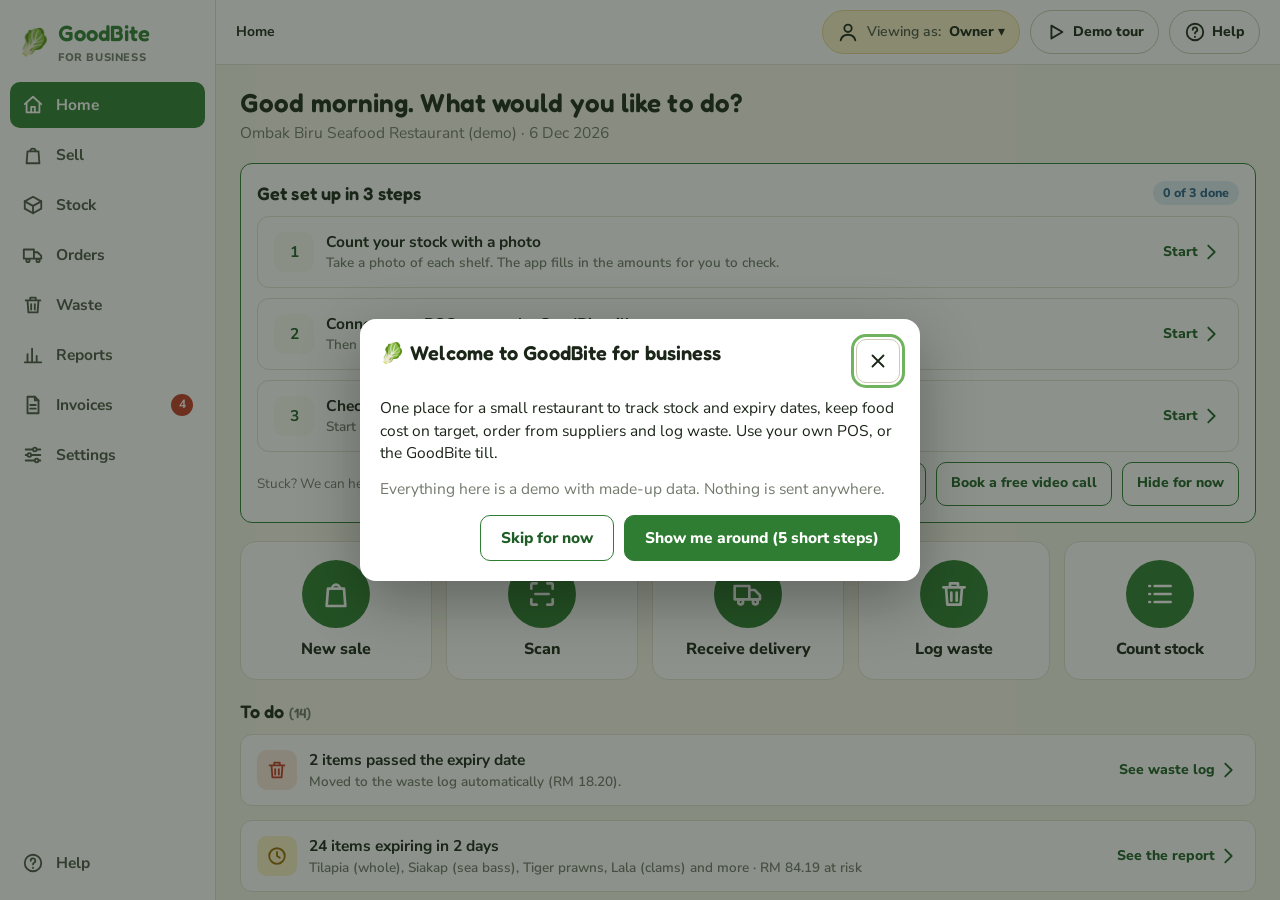
==== commit ef6b6dbe: "GoodBite for Business v2: restaurant demo and BMC v2 features Turns the demo into a Chinese seafood " ====
--- a/business/index.html
+++ b/business/index.html
@@ -184,6 +184,8 @@
 .mi:hover{border-color:var(--green);background:var(--green-t)}
 .mi .e{font-size:26px;line-height:1} .mi b{font-size:14.5px;line-height:1.2} .mi span{font-weight:800;color:var(--green-d);margin-top:auto;font-variant-numeric:tabular-nums}
 .mi small{color:var(--muted);font-size:11.5px;font-weight:700}
+.mi.sp{border-color:var(--amber);background:var(--amber-s)}.mi.sp small{color:var(--amber)}
+.mi.so{opacity:.55;background:var(--grey-s);border-style:dashed}.mi.so:hover{border-color:var(--line-2);background:var(--grey-s)}.mi.so small{color:var(--red)}
 .bill{position:sticky;top:0;display:flex;flex-direction:column;gap:12px}
 .bl{display:flex;gap:10px;align-items:flex-start;padding:10px 0;border-bottom:1px solid var(--line)}
 .bl:last-child{border-bottom:0}
@@ -262,6 +264,9 @@
 .doc.bc{align-items:center;transform:none;gap:6px}.doc.bc svg{width:190px;height:72px}.doc.bc rect{fill:#111}
 .photo{font-size:118px;line-height:1;background:radial-gradient(circle,#7d8f62 0,#3b4a30 72%);width:230px;height:230px;max-width:100%;border-radius:12px;display:grid;place-items:center}
 .photo.blur{filter:blur(7px)}
+.shelfpic{align-items:stretch}.shelfg{display:grid;grid-template-columns:repeat(auto-fill,minmax(92px,1fr));gap:8px;width:100%;align-self:center;background:linear-gradient(#55654a 0 0) bottom/100% 4px no-repeat,#3b4a30;padding:12px;border-radius:10px}
+.shelfg span{display:flex;flex-direction:column;align-items:center;gap:2px;color:#eef3e6;font-size:11.5px;font-weight:700;text-align:center;line-height:1.2}.shelfg i{font-style:normal;font-size:30px;line-height:1.1}
+.setup{border-color:var(--green);border-width:1.5px}
 .mono{font-family:var(--mono);font-size:13px}
 .scanrow{display:flex;flex-direction:column;gap:12px}.scanrow.off{background:var(--panel-2)}
 .scanrow h3{margin:0}.rpic{font-size:34px;line-height:1;width:46px;text-align:center;flex:none}
@@ -329,7 +334,7 @@
 const STANDALONE=true;
 'use strict';
 /* ---------- helpers ---------- */
-const KEY='goodbite_b2b_v1';
+const KEY='goodbite_b2b_v2';
 let S=null,IX=null;
 const pad=n=>String(n).padStart(2,'0');
 const isoD=d=>d.getFullYear()+'-'+pad(d.getMonth()+1)+'-'+pad(d.getDate());
@@ -359,9 +364,9 @@
 const SIM_ERR='LHDN could not match the buyer TIN with the ID number (this rejection is simulated).';
 
 /* ---------- saving ---------- */
-function load(){try{const s=JSON.parse(localStorage.getItem(KEY));if(s&&s.v===1&&Array.isArray(s.batches))return migrate(s)}catch(e){}return null}
+function load(){try{const s=JSON.parse(localStorage.getItem(KEY));if(s&&s.v===2&&Array.isArray(s.batches))return migrate(s)}catch(e){}return null}
 /* data saved by an older version of the demo gets the newer fields */
-function migrate(s){s.sort=s.sort||{};ING_EXTRA.forEach(id=>{if(!s.ingredients.some(i=>i.id===id))s.ingredients.push(parseIng().find(i=>i.id===id))});return s}
+function migrate(s){s.sort=s.sort||{};s.counts=s.counts||[];s.specials=s.specials||{};s.soldOut=s.soldOut||{};s.setup=s.setup||{photo:false,pos:false,recipes:{},hide:false};s.pos=s.pos||{sys:'',connected:false,map:{},syncs:[]};if(s.settings.fcTarget==null)s.settings.fcTarget=FC_TARGET;s.settings.plan=s.settings.plan||'allinone';ING_EXTRA.forEach(id=>{if(!s.ingredients.some(i=>i.id===id))s.ingredients.push(parseIng().find(i=>i.id===id))});return s}
 function save(){try{localStorage.setItem(KEY,JSON.stringify(S))}catch(e){}}
 function resetDemo(){S=seed();IX=null;sweep();save()}
 
@@ -410,7 +415,10 @@
 function suggestions(){const out=[];S.ingredients.forEach(i=>{const oh=onHand(i.id),oo=onOrder(i.id),avg=avgUse(i.id),lead=SUP(i.sup).lead;
   const target=Math.max(i.min*2,i.min+avg*(lead+3));
   if(oh+oo<i.min||oh+oo<avg*(lead+1)){let q=target-oh-oo;q=(i.unit==='piece'||i.unit==='loaf'||q>=5)?Math.ceil(q):Math.ceil(q*2)/2;if(q>0)out.push({ing:i.id,qty:q,oh,oo,avg})}});return out}
-function adjustStock(id,counted){const oh=onHand(id),diff=r3(counted-oh);if(Math.abs(diff)<0.0005)return 0;
+/* a stock count: the app's amount is what it expected; the difference is kept for the usage check */
+function adjustStock(id,counted,src){const oh=onHand(id),diff=r3(counted-oh);
+  if(src){const b=batchesOf(id),c=b.length?b.reduce((a,x)=>a+x.cost*x.qty,0)/Math.max(0.001,b.reduce((a,x)=>a+x.qty,0)):ING(id).cost;S.counts.push({id:uid('k'),dt:isoDT(now()),ing:id,app:oh,counted:r3(counted),diff,cost:Math.round(diff*c),src});if(S.counts.length>400)S.counts.splice(0,S.counts.length-400)}
+  if(Math.abs(diff)<0.0005)return 0;
   if(diff<0)consume(id,-diff);else{const i=ING(id),bs=batchesOf(id);if(bs.length)bs[bs.length-1].qty=r3(bs[bs.length-1].qty+diff);else addBatch(id,diff,addDays(today(),i.shelf),i.cost)}
   return diff}
 
@@ -500,137 +508,147 @@
   for(let k=n-1;k>=0;k--){const a=addDays(mon,-7*k),b=addDays(a,6);let kg=0,c=0;S.waste.forEach(w=>{const d=w.dt.slice(0,10);if(d>=a&&d<=b){kg+=w.kg;c+=w.cost}});out.push({a,b,kg:r3(kg),cost:c})}return out}
 function toCSV(rows){return rows.map(r=>r.map(v=>{v=String(v==null?'':v);return /[",\n]/.test(v)?'"'+v.replace(/"/g,'""')+'"':v}).join(',')).join('\n')}
 
+/* ---------- week numbers: food cost against the target ---------- */
+const weekStart=(k)=>{const T=today(),dow=(pD(T).getDay()+6)%7;return addDays(addDays(T,-dow),-7*(k||0))};
+function periodStats(a,b){let net=0,cogs=0,sales=0,bills=0;for(let d=a;d<=b;d=addDays(d,1)){const x=S.days[d];if(x){net+=x.sub;cogs+=x.cogs;sales+=x.total;bills+=x.bills}}
+  const ps=(S.pos.syncs||[]).filter(y=>y.dt.slice(0,10)>=a&&y.dt.slice(0,10)<=b);ps.forEach(y=>{net+=y.net;cogs+=y.cogs});
+  const w=S.waste.filter(x=>{const d=x.dt.slice(0,10);return d>=a&&d<=b}),wRM=w.reduce((t,x)=>t+x.cost,0);
+  return{a,b,net,cogs,sales,bills,pos:ps.length,fc:net?cogs/net*100:0,wRM,wKg:r3(w.reduce((t,x)=>t+x.kg,0))}}
+function weekStats(k){const a=weekStart(k),e=addDays(a,6),b=k?e:today();return periodStats(a,b<e?b:e)}
+const fcState=fc=>fc<=0?'':fc<=S.settings.fcTarget?'ok':fc<=S.settings.fcTarget+3?'warn':'bad';
+
+/* ---------- usage check: what the recipes say was used against what the shelf count shows ---------- */
+function useOver(id,days){let t=0;for(let d=0;d<days;d++){const u=S.use[addDays(today(),-d)];if(u&&u[id])t+=u[id]}return r3(t)}
+function usageCheck(days){const from=addDays(today(),-days+1),by={};
+  S.counts.filter(c=>c.dt.slice(0,10)>=from).forEach(c=>{const o=by[c.ing]||(by[c.ing]={ing:c.ing,n:0,diff:0,cost:0,photo:0,last:''});o.n++;o.diff=r3(o.diff+c.diff);o.cost+=c.cost;if(c.src==='photo')o.photo++;if(c.dt>o.last)o.last=c.dt});
+  return Object.values(by).map(o=>{const use=useOver(o.ing,Math.min(days,21)),share=use>0?o.diff/use:0,big=Math.abs(o.cost)>=500;
+    o.use=use;o.share=share;o.st=(use>0?share<-0.1:o.diff<0)&&big?'less':(use>0?share>0.1:o.diff>0)&&big?'more':'ok';return o}).sort((a,b)=>(a.st==='ok')-(b.st==='ok')||Math.abs(b.cost)-Math.abs(a.cost))}
+
 /* ---------- demo catalogue. Every name, price, weight and number here is made up for the demo. ---------- */
 const SUPPLIERS=[
- {id:'D',name:'Lembah Fresh Dairy Sdn Bhd (demo)',tin:'C99000000010',phone:'03-5550 0101',email:'orders@lembahdairy.example',lead:1},
+ {id:'F',name:'Ah Seng Fresh Seafood (demo)',tin:'C99000000010',phone:'03-5550 0101',email:'orders@ahsengseafood.example',lead:1},
  {id:'P',name:'Pasar Pagi Produce (demo)',tin:'C99000000020',phone:'03-5550 0102',email:'orders@pasarpagi.example',lead:1},
- {id:'B',name:'Roti Rumah Bakery Supply (demo)',tin:'C99000000030',phone:'03-5550 0103',email:'hello@rotirumah.example',lead:2},
- {id:'C',name:'Biji Hitam Coffee Roasters (demo)',tin:'C99000000040',phone:'03-5550 0104',email:'beans@bijihitam.example',lead:3},
+ {id:'M',name:'Kedai Daging Segar Meat and Poultry (demo)',tin:'C99000000030',phone:'03-5550 0103',email:'order@dagingsegar.example',lead:1},
+ {id:'D',name:'Lembah Tofu, Egg and Noodle Supply (demo)',tin:'C99000000040',phone:'03-5550 0104',email:'hello@lembahtofu.example',lead:1},
  {id:'K',name:'Kedai Kering Dry Goods (demo)',tin:'C99000000050',phone:'03-5550 0105',email:'sales@kedaikering.example',lead:2},
- {id:'M',name:'Ayam & Laut Fresh Proteins (demo)',tin:'C99000000060',phone:'03-5550 0106',email:'order@ayamlaut.example',lead:1}
+ {id:'B',name:'Minuman Segar Drinks and Dairy (demo)',tin:'C99000000060',phone:'03-5550 0106',email:'order@minumansegar.example',lead:3}
 ];
 /* id|name|unit|category|supplier|cost RM per unit|minimum stock|shelf life days|kg per unit */
-const ING_RAW=`milk|Fresh milk|L|Dairy|D|7.5|12|7|1.03
-oat|Oat milk|L|Dairy|D|11|4|60|1.03
-cream|Whipping cream|L|Dairy|D|16|2|10|1
-butter|Butter|kg|Dairy|D|38|2|45|1
-cheese|Cheddar slices|kg|Dairy|D|42|1.5|30|1
-mozz|Mozzarella|kg|Dairy|D|36|1.5|21|1
-yog|Yogurt|kg|Dairy|D|12|2|14|1
-egg|Eggs|piece|Dairy|D|0.55|60|21|0.06
-ccheese|Cream cheese|kg|Dairy|D|34|1|30|1
-lettuce|Lettuce|kg|Produce|P|9|2|5|1
-tomato|Tomato|kg|Produce|P|6|3|7|1
-cucumber|Cucumber|kg|Produce|P|4|2|7|1
-onion|Onion|kg|Produce|P|4.5|3|30|1
-garlic|Garlic|kg|Produce|P|9|1|45|1
-chilli|Chilli|kg|Produce|P|14|0.5|10|1
-lemon|Lemon|piece|Produce|P|1.2|15|14|0.1
-lime|Limau kasturi|kg|Produce|P|8|1|10|1
-banana|Banana|kg|Produce|P|5.5|3|5|1
-avocado|Avocado|piece|Produce|P|5.5|10|5|0.2
-mushroom|Mushrooms|kg|Produce|P|18|1.5|6|1
-spinach|Spinach|kg|Produce|P|12|1|4|1
-potato|Potato|kg|Produce|P|3.8|5|30|1
-berries|Mixed berries (frozen)|kg|Produce|P|32|2|180|1
-mango|Mango|kg|Produce|P|9|2|6|1
-sourdough|Sourdough loaf|loaf|Bakery|B|9|6|3|0.6
-croissant|Croissant (frozen dough)|piece|Bakery|B|2.2|30|60|0.08
-bun|Burger bun|piece|Bakery|B|1.1|20|4|0.07
-bagel|Bagel|piece|Bakery|B|2|12|4|0.1
-wrap|Tortilla wrap|piece|Bakery|B|0.9|20|14|0.06
-flour|Flour|kg|Bakery|B|3.2|8|180|1
-sugar|Sugar|kg|Bakery|B|3|5|365|1
-cocoa|Cocoa powder|kg|Bakery|B|38|1|365|1
-choc|Dark chocolate|kg|Bakery|B|45|1.5|300|1
-almond|Almond flakes|kg|Bakery|B|48|0.5|180|1
-beans|Coffee beans|kg|Coffee and drinks|C|78|4|45|1
-matcha|Matcha powder|kg|Coffee and drinks|C|220|0.3|180|1
-tea|Tea leaves|kg|Coffee and drinks|C|60|0.5|365|1
-syrup|Vanilla syrup|L|Coffee and drinks|C|28|1|365|1.2
-caramel|Caramel sauce|L|Coffee and drinks|C|26|1|365|1.3
-honey|Honey|kg|Coffee and drinks|C|30|1|365|1
-gula|Gula melaka|kg|Coffee and drinks|C|14|1|180|1
-soda|Soda water|L|Coffee and drinks|C|2.5|10|180|1
-oj|Orange juice|L|Coffee and drinks|C|9|4|10|1.04
-rice|Rice|kg|Dry goods|K|4.2|10|365|1
-pasta|Pasta|kg|Dry goods|K|7.5|4|365|1
-santan|Coconut milk|L|Dry goods|K|8|3|180|1
-oil|Cooking oil|L|Dry goods|K|7|5|365|0.92
-olive|Olive oil|L|Dry goods|K|38|1|365|0.92
-sambal|Sambal paste|kg|Dry goods|K|16|2|60|1
-bilis|Ikan bilis|kg|Dry goods|K|38|1|120|1
-peanut|Peanuts|kg|Dry goods|K|11|1|120|1
-tomsauce|Tomato pasta sauce|kg|Dry goods|K|10|3|240|1
-mayo|Mayonnaise|kg|Dry goods|K|13|1.5|120|1
-chicken|Chicken breast|kg|Meat and seafood|M|17|5|3|1
-beef|Beef patty|piece|Meat and seafood|M|5.5|20|4|0.15
-salmon|Smoked salmon|kg|Meat and seafood|M|95|1|10|1
-tuna|Tuna (canned)|kg|Meat and seafood|M|28|1.5|365|1
-prawn|Prawns|kg|Meat and seafood|M|42|1.5|2|1
-turkeyham|Turkey ham|kg|Meat and seafood|M|32|1|10|1
-sausage|Chicken sausage|piece|Meat and seafood|M|1.6|20|14|0.06
-kangkung|Kangkung|kg|Produce|P|6|1|3|1`;
+const ING_RAW=`tilapia|Tilapia (whole)|kg|Seafood|F|16|2.5|2|1
+seabass|Siakap (sea bass)|kg|Seafood|F|38|2.5|2|1
+grouper|Grouper (live)|kg|Seafood|F|85|3|3|1
+prawn|Tiger prawns|kg|Seafood|F|55|2.5|2|1
+lala|Lala (clams)|kg|Seafood|F|14|3.5|1|1
+squid|Sotong (squid)|kg|Seafood|F|28|1.6|2|1
+crab|Mud crab (live)|kg|Seafood|F|75|3|3|1
+fillet|Fish fillet (frozen)|kg|Seafood|F|24|3|60|1
+fishball|Fish balls|kg|Seafood|F|18|2|7|1
+chicken|Chicken (cut)|kg|Meat and poultry|M|11|1|2|1
+wing|Chicken wings|kg|Meat and poultry|M|14|2|2|1
+pork|Pork belly|kg|Meat and poultry|M|26|2.5|3|1
+rib|Pork ribs|kg|Meat and poultry|M|30|1.5|3|1
+beef|Beef slices|kg|Meat and poultry|M|45|1|3|1
+kangkung|Kangkung|kg|Vegetables|P|6|1.5|3|1
+kailan|Kailan|kg|Vegetables|P|9|2|4|1
+choysum|Choy sum|kg|Vegetables|P|7|2.5|3|1
+sprout|Bean sprouts|kg|Vegetables|P|4|2|2|1
+longbean|Long beans|kg|Vegetables|P|8|1.5|5|1
+brinjal|Brinjal|kg|Vegetables|P|7|1.5|6|1
+gourd|Bitter gourd|kg|Vegetables|P|8|1|6|1
+tomato|Tomato|kg|Vegetables|P|6|1|7|1
+cucumber|Cucumber|kg|Vegetables|P|4|1|7|1
+onion|Big onion|kg|Vegetables|P|4.5|1.5|30|1
+shallot|Shallots|kg|Vegetables|P|9|0.5|30|1
+garlic|Garlic|kg|Vegetables|P|9|2|45|1
+ginger|Ginger|kg|Vegetables|P|10|1.5|21|1
+scallion|Spring onion|kg|Vegetables|P|12|0.5|4|1
+chilli|Red chilli|kg|Vegetables|P|14|1.5|10|1
+padi|Cili padi|kg|Vegetables|P|20|0.2|10|1
+lime|Limau kasturi|kg|Vegetables|P|8|2|10|1
+mushroom|Shiitake mushrooms|kg|Vegetables|P|28|0.5|6|1
+pineapple|Pineapple|piece|Vegetables|P|4|4|5|1.2
+capsicum|Capsicum|kg|Vegetables|P|12|0.6|7|1
+curryleaf|Curry leaves|kg|Vegetables|P|15|0.1|5|1
+egg|Eggs|piece|Eggs, tofu and noodles|D|0.5|90|21|0.06
+tofu|Egg tofu|piece|Eggs, tofu and noodles|D|1.8|15|7|0.15
+kueyteow|Kuey teow (fresh)|kg|Eggs, tofu and noodles|D|5|3|2|1
+yeemee|Yellow noodles|kg|Eggs, tofu and noodles|D|5|1.8|3|1
+meehoon|Mee hoon (dried)|kg|Eggs, tofu and noodles|D|8|2|180|1
+rice|Rice|kg|Dry goods and sauces|K|4.2|20|365|1
+oil|Cooking oil|L|Dry goods and sauces|K|7|10|365|0.92
+oyster|Oyster sauce|L|Dry goods and sauces|K|12|2|180|1.2
+soy|Light soy sauce|L|Dry goods and sauces|K|8|2|365|1.1
+darksoy|Dark soy sauce|L|Dry goods and sauces|K|9|1|365|1.2
+belacan|Belacan (shrimp paste)|kg|Dry goods and sauces|K|20|0.5|180|1
+dshrimp|Dried shrimp|kg|Dry goods and sauces|K|60|0.5|120|1
+cornflour|Corn flour|kg|Dry goods and sauces|K|5|2|365|1
+sugar|Sugar|kg|Dry goods and sauces|K|3|3|365|1
+tomsauce|Tomato sauce|kg|Dry goods and sauces|K|8|2|240|1
+peanut|Peanuts|kg|Dry goods and sauces|K|11|1|120|1
+butter|Butter|kg|Drinks and dairy|B|38|1|45|1
+evap|Evaporated milk (can)|piece|Drinks and dairy|B|3|6|365|0.39
+tea|Chinese tea leaves|kg|Drinks and dairy|B|60|0.5|365|1
+barley|Barley|kg|Drinks and dairy|B|9|1|365|1
+soya|Soya bean milk|L|Drinks and dairy|B|4|5|3|1.03
+coconut|Young coconut|piece|Drinks and dairy|B|4|15|5|1.5
+can|Soft drink (can)|piece|Drinks and dairy|B|1.6|30|270|0.33`;
 /* items added after the first version. The seed gives them fixed stock so the rest of the demo numbers stay the same. */
-const ING_EXTRA=['kangkung'];
-const ING_CATS=['Dairy','Produce','Bakery','Coffee and drinks','Dry goods','Meat and seafood'];
+const ING_EXTRA=[];
+const ING_CATS=['Seafood','Meat and poultry','Vegetables','Eggs, tofu and noodles','Dry goods and sauces','Drinks and dairy'];
 /* modifier groups: one = pick one, many = pick any. add / remove change the recipe. */
 const MODS={
- temp:{name:'Hot or iced',one:true,opts:[{n:'Hot',p:0},{n:'Iced',p:100}]},
- milk:{name:'Milk',one:true,opts:[{n:'Fresh milk',p:0},{n:'Oat milk',p:200,add:[['oat',0.2]],remove:['milk']}]},
- shot:{name:'Extras',opts:[{n:'Extra coffee shot',p:300,add:[['beans',0.018]]},{n:'Vanilla syrup',p:150,add:[['syrup',0.02]]}]},
+ temp:{name:'Hot or iced',one:true,opts:[{n:'Hot',p:0},{n:'Iced',p:50}]},
  sweet:{name:'Sugar',one:true,opts:[{n:'Normal sugar',p:0},{n:'Less sugar',p:0},{n:'No sugar',p:0}]},
- addon:{name:'Add-ons',opts:[{n:'Add egg',p:250,add:[['egg',1]]},{n:'Add cheese',p:200,add:[['cheese',0.02]]},{n:'Extra chicken',p:500,add:[['chicken',0.08]]}]},
- spice:{name:'Spice level',one:true,opts:[{n:'Normal',p:0},{n:'Mild',p:0},{n:'Extra spicy',p:0}]}
+ spice:{name:'Spice level',one:true,opts:[{n:'Normal',p:0},{n:'Mild',p:0},{n:'Extra spicy',p:0}]},
+ addon:{name:'Add-ons',opts:[{n:'Add egg',p:150,add:[['egg',1]]},{n:'Extra prawns',p:600,add:[['prawn',0.06]]}]},
+ rice:{name:'Extra rice',opts:[{n:'Add 1 rice',p:200,add:[['rice',0.08]]}]}
 };
 /* code|name|category|price RM|emoji|modifier groups|recipe (ingredient:qty ...) */
-const MENU_RAW=`101|Espresso|Coffee|8|☕|shot|beans:.018
-102|Americano|Coffee|9|☕|temp,shot|beans:.018
-103|Latte|Coffee|12|☕|temp,milk,shot|beans:.018 milk:.2
-104|Cappuccino|Coffee|12|☕|milk,shot|beans:.018 milk:.18
-105|Flat White|Coffee|12|☕|milk,shot|beans:.018 milk:.16
-106|Mocha|Coffee|14|☕|temp,milk,shot|beans:.018 milk:.18 cocoa:.015
-107|Caramel Latte|Coffee|14|☕|temp,milk,shot|beans:.018 milk:.2 caramel:.02
-108|Gula Melaka Latte|Coffee|14|☕|temp,milk,shot|beans:.018 milk:.2 gula:.025
-109|Iced Long Black|Coffee|10|🧊|shot|beans:.018
-201|Matcha Latte|Drinks|14|🍵|temp,milk|matcha:.004 milk:.22
-202|Hot Chocolate|Drinks|12|🍫|milk|cocoa:.025 milk:.22 choc:.01
-203|Teh Tarik Special|Drinks|7|🫖|temp,sweet|tea:.006 milk:.1 sugar:.01
-204|Lemon Honey Soda|Drinks|10|🍋|sweet|lemon:.5 honey:.02 soda:.2
-205|Limau Kasturi Cooler|Drinks|9|🥤|sweet|lime:.05 sugar:.02 soda:.2
-206|Mango Smoothie|Drinks|14|🥭||mango:.2 yog:.1 honey:.01
-207|Berry Smoothie|Drinks|15|🫐||berries:.15 banana:.1 yog:.1
-208|Orange Juice|Drinks|11|🍊||oj:.3
-301|Big Breakfast|Breakfast|26|🍳|addon|egg:2 sausage:2 sourdough:.15 mushroom:.06 tomato:.08 butter:.01
-302|Avocado Toast|Breakfast|19|🥑|addon|avocado:1 sourdough:.12 egg:1 lemon:.25
-303|Smoked Salmon Bagel|Breakfast|24|🥯||bagel:1 salmon:.05 ccheese:.03 cucumber:.03
-304|Scrambled Eggs on Toast|Breakfast|14|🍞|addon|egg:3 sourdough:.12 butter:.015 cream:.02
-305|Banana Pancakes|Breakfast|17|🥞||flour:.1 egg:1 milk:.12 banana:.12 honey:.02 butter:.01
-306|Berry Yogurt Bowl|Breakfast|15|🥣||yog:.18 berries:.08 honey:.015 almond:.01
-307|Nasi Lemak Ayam|Breakfast|16|🍛|spice,addon|rice:.12 santan:.05 sambal:.04 bilis:.015 peanut:.015 egg:1 cucumber:.04 chicken:.12
-401|Chicken Burger|Mains|22|🍔|addon|bun:1 chicken:.14 lettuce:.03 tomato:.04 cheese:.02 mayo:.015 potato:.15
-402|Beef Burger|Mains|26|🍔|addon|bun:1 beef:1 lettuce:.03 tomato:.04 cheese:.02 onion:.02 potato:.15
-403|Chicken Caesar Wrap|Mains|19|🌯||wrap:1 chicken:.1 lettuce:.05 mayo:.02 cheese:.015
-404|Tuna Melt Sandwich|Mains|18|🥪||sourdough:.14 tuna:.08 mozz:.04 mayo:.02 onion:.015
-405|Mushroom Aglio Olio|Mains|20|🍝|spice,addon|pasta:.11 mushroom:.08 garlic:.01 olive:.02 chilli:.005
-406|Prawn Aglio Olio|Mains|26|🍝|spice|pasta:.11 prawn:.1 garlic:.01 olive:.02 chilli:.005
-407|Tomato Chicken Pasta|Mains|22|🍝|addon|pasta:.11 chicken:.1 tomsauce:.12 onion:.03 garlic:.005
-408|Nasi Goreng Kampung|Mains|16|🍚|spice,addon|rice:.15 egg:1 bilis:.02 chilli:.008 onion:.03 oil:.02 spinach:.04
-409|Garden Salad|Mains|15|🥗|addon|lettuce:.08 tomato:.06 cucumber:.05 avocado:.5 olive:.015 lemon:.25
-410|Turkey Ham Cheese Croissant|Mains|16|🥐||croissant:1 turkeyham:.04 cheese:.02
-411|Fries|Mains|9|🍟||potato:.2 oil:.03
-501|Butter Croissant|Bakery|8|🥐||croissant:1 butter:.005
-502|Almond Croissant|Bakery|11|🥐||croissant:1 almond:.02 sugar:.01 butter:.01
-503|Chocolate Brownie|Bakery|10|🍫||choc:.04 butter:.03 sugar:.03 egg:.5 flour:.02 cocoa:.005
-504|Banana Bread Slice|Bakery|8|🍌||banana:.08 flour:.04 sugar:.02 egg:.3 butter:.015
-505|Burnt Cheesecake Slice|Bakery|15|🍰||ccheese:.07 cream:.03 egg:.5 sugar:.02
-506|Berry Muffin|Bakery|8|🧁||flour:.05 berries:.03 sugar:.02 egg:.3 butter:.02 milk:.03
-507|Gula Melaka Cake Slice|Bakery|12|🍰||flour:.04 gula:.03 santan:.03 egg:.4 butter:.02
-508|Bagel with Cream Cheese|Bakery|10|🥯||bagel:1 ccheese:.03
-509|Garlic Toast|Bakery|7|🍞||sourdough:.1 garlic:.005 butter:.015`;
-const MENU_CATS=['Coffee','Drinks','Breakfast','Mains','Bakery'];
+const MENU_RAW=`101|Steamed Tilapia, Hong Kong Style|Seafood|38|🐟|spice|tilapia:.8 ginger:.03 scallion:.02 soy:.03 oil:.02
+102|Steamed Siakap with Lime and Chilli|Seafood|58|🐟|spice|seabass:.8 lime:.05 chilli:.02 padi:.01 garlic:.02
+103|Sweet and Sour Fish Fillet|Seafood|26|🐟||fillet:.25 pineapple:.25 tomato:.08 onion:.05 capsicum:.04 tomsauce:.05 sugar:.02 cornflour:.03 oil:.05
+104|Butter Prawns|Seafood|42|🦐||prawn:.35 butter:.05 curryleaf:.005 egg:1 evap:.25 chilli:.01
+105|Kam Heong Lala|Seafood|28|🐚|spice|lala:.6 dshrimp:.02 curryleaf:.005 chilli:.02 garlic:.02 oyster:.02 oil:.02
+106|Lala Soup with Ginger|Seafood|22|🍲||lala:.5 ginger:.03 garlic:.01 padi:.005
+107|Salted Egg Sotong|Seafood|30|🦑||squid:.35 egg:1 butter:.03 curryleaf:.005 cornflour:.04 oil:.08
+108|Chilli Crab|Seafood|88|🦀|spice|crab:1 tomsauce:.1 chilli:.05 egg:1 garlic:.03 sugar:.03 cornflour:.02
+109|Steamed Live Grouper|Seafood|120|🐟||grouper:1 ginger:.03 scallion:.03 soy:.04 oil:.03
+201|Sweet and Sour Pork|Meat|24|🍖||pork:.25 pineapple:.25 tomato:.06 onion:.05 capsicum:.04 tomsauce:.05 sugar:.02 cornflour:.03 oil:.05
+202|Salt and Pepper Pork Ribs|Meat|28|🍖|spice|rib:.35 garlic:.02 chilli:.01 cornflour:.03 oil:.06
+203|Kung Pao Chicken|Meat|22|🍗|spice|chicken:.3 chilli:.02 onion:.05 peanut:.03 soy:.02 darksoy:.01 sugar:.01 oil:.03
+204|Ginger and Spring Onion Beef|Meat|28|🥩||beef:.25 ginger:.04 scallion:.04 oyster:.02 oil:.03
+205|Prawn Paste Chicken Wings|Meat|22|🍗||wing:.5 belacan:.02 cornflour:.05 oil:.1
+206|Braised Pork Belly with Egg|Meat|24|🍖||pork:.3 darksoy:.03 soy:.02 garlic:.03 egg:1 sugar:.02
+301|Belacan Kangkung|Vegetables and tofu|14|🥬|spice|kangkung:.3 belacan:.02 chilli:.01 garlic:.01 shallot:.01 oil:.02
+302|Garlic Kailan|Vegetables and tofu|16|🥦||kailan:.3 garlic:.02 oyster:.02 oil:.02
+303|Stir-fried Choy Sum|Vegetables and tofu|14|🥬||choysum:.3 garlic:.02 oil:.02
+304|Claypot Egg Tofu|Vegetables and tofu|20|🍲||tofu:2 mushroom:.05 prawn:.05 oyster:.03 cornflour:.02 kailan:.08
+305|Long Beans with Dried Shrimp|Vegetables and tofu|16|🫛|spice|longbean:.25 dshrimp:.02 garlic:.01 chilli:.01 oil:.03
+306|Sambal Brinjal|Vegetables and tofu|16|🍆|spice|brinjal:.3 belacan:.015 chilli:.02 shallot:.01 oil:.04
+307|Bitter Gourd Omelette|Vegetables and tofu|16|🍳||gourd:.2 egg:3 oil:.03
+308|Bean Sprouts with Dried Shrimp|Vegetables and tofu|12|🌱||sprout:.3 dshrimp:.01 garlic:.01 oil:.02
+401|Steamed Rice|Rice and noodles|2|🍚||rice:.08
+402|Egg Fried Rice|Rice and noodles|12|🍚|addon|rice:.15 egg:1 scallion:.01 soy:.01 oil:.02
+403|Seafood Fried Rice|Rice and noodles|16|🍤|addon|rice:.15 prawn:.05 squid:.04 egg:1 oil:.02 soy:.01
+404|Char Kuey Teow|Rice and noodles|14|🍜|spice,addon|kueyteow:.25 prawn:.05 egg:1 sprout:.05 darksoy:.015 chilli:.01 oil:.03
+405|Cantonese Fried Kuey Teow|Rice and noodles|15|🍜|addon|kueyteow:.25 prawn:.04 squid:.04 egg:1 choysum:.05 cornflour:.02 oyster:.02 oil:.03
+406|Hokkien Mee|Rice and noodles|15|🍜|addon|yeemee:.25 pork:.05 prawn:.04 darksoy:.03 choysum:.05 oil:.03
+407|Fried Mee Hoon|Rice and noodles|13|🍝|spice,addon|meehoon:.1 egg:1 sprout:.05 chilli:.005 soy:.01 oil:.02
+408|Fish Ball Noodle Soup|Rice and noodles|12|🍜||meehoon:.08 fishball:.12 choysum:.05 scallion:.01
+501|Chinese Tea (pot)|Drinks|3|🍵||tea:.006
+502|Iced Lime Juice|Drinks|5|🥤|sweet|lime:.05 sugar:.02
+503|Barley Drink|Drinks|4|🥛|temp,sweet|barley:.02 sugar:.015
+504|Soya Bean Milk|Drinks|4|🥛|temp|soya:.3
+505|Young Coconut|Drinks|8|🥥||coconut:1
+506|Soft Drink (can)|Drinks|4|🥤||can:1`;
+const MENU_CATS=['Seafood','Meat','Vegetables and tofu','Rice and noodles','Drinks'];
 const REASONS=['Expired','Spoiled','Overproduced','Prep error','Returned'];
-const PARTNERS=['Kind Kitchen KL (demo partner)','Second Serve PJ (demo partner)','Campus Pantry Subang (demo partner)'];
+/* food cost target the demo starts with (percent of sales before tax) */
+const FC_TARGET=40;
+/* past stock counts for the usage check: item | days ago | counted minus expected | how it was counted */
+const COUNT_SEED=[['prawn',9,-1,'hand'],['prawn',5,-1.1,'hand'],['prawn',2,-0.9,'photo'],['lala',9,-1.8,'hand'],['lala',5,-2,'hand'],['lala',2,-1.5,'photo'],
+ ['rice',9,2.5,'hand'],['rice',2,3,'hand'],['beef',5,-0.3,'hand'],['beef',2,-0.25,'hand'],['chicken',5,-0.3,'hand'],['chicken',2,-0.2,'photo'],
+ ['kailan',5,-0.1,'hand'],['oil',9,-0.3,'hand'],['oil',2,-0.4,'hand'],['tofu',5,-1,'hand'],['egg',5,-4,'hand'],['squid',2,-0.1,'photo']];
 const STATES=['Selangor','W.P. Kuala Lumpur','W.P. Putrajaya','Johor','Kedah','Kelantan','Melaka','Negeri Sembilan','Pahang','Perak','Perlis','Pulau Pinang','Sabah','Sarawak','Terengganu','W.P. Labuan'];
 const BUYERS=[
  {label:'Syarikat Contoh Maju Sdn Bhd (demo company)',type:'biz',name:'Syarikat Contoh Maju Sdn Bhd (DEMO)',tin:'C99123456780',idType:'BRN',idNo:'209901999991',sst:'',addr:'12 Jalan Contoh 1/1, Taman Demo',city:'Subang Jaya',post:'47500',state:'Selangor',phone:'0355500111',email:'accounts@contohmaju.example'},
@@ -647,46 +665,48 @@
 function rng(seed){let a=seed>>>0;return()=>{a|=0;a=a+0x6D2B79F5|0;let t=Math.imul(a^a>>>15,1|a);t=t+Math.imul(t^t>>>7,61|t)^t;return((t^t>>>14)>>>0)/4294967296}}
 
 function seed(){
-  const R=rng(20261007),T=today(),pick=a=>a[Math.floor(R()*a.length)];
-  const s={v:1,seeded:T,role:'owner',toured:false,
-    settings:{cafe:{name:'Teduh Daun Cafe (demo)',legal:'Teduh Daun Enterprise (DEMO)',tin:'C99999999990',brn:'209901999999',sst:'B16-9999-99999999',msic:'56101',activity:'Restaurants (example code, check your own)',
-      addr:'G-01, Jalan Demo 15/4',city:'Subang Jaya',post:'47500',state:'Selangor',phone:'0355500100',email:'hello@teduhdaun.example'},
-      tax:{scOn:true,scRate:10,scTakeaway:false,sstOn:true,sstRate:6,sstOnSc:true,round5:true},expDays:2,cancelHours:72},
+  const R=rng(20261025),T=today(),pick=a=>a[Math.floor(R()*a.length)];
+  const s={v:2,seeded:T,role:'owner',toured:false,
+    settings:{cafe:{name:'Ombak Biru Seafood Restaurant (demo)',legal:'Ombak Biru Enterprise (DEMO)',tin:'C99999999990',brn:'209901999999',sst:'B16-9999-99999999',msic:'56101',activity:'Restaurants (example code, check your own)',
+      addr:'G-12, Jalan Demo 7/3',city:'Puchong',post:'47100',state:'Selangor',phone:'0355500100',email:'hello@ombakbiru.example'},
+      tax:{scOn:true,scRate:10,scTakeaway:false,sstOn:true,sstRate:6,sstOnSc:true,round5:true},expDays:2,cancelHours:72,fcTarget:FC_TARGET,plan:'allinone'},
     ingredients:parseIng(),menu:parseMenu(),suppliers:SUPPLIERS.map(x=>({...x})),
     batches:[],sales:[],held:[],orders:[],bills:[],waste:[],invoices:[],rescue:[],days:{},use:{},cons:{},sort:{},
+    counts:[],specials:{},soldOut:{},setup:{photo:false,pos:false,recipes:{},hide:false},pos:{sys:'',connected:false,map:{},syncs:[]},
     seq:{receipt:10001,order:101,inv:1,batch:1,id:1}};
   S=s;IX=null;
   const I=id=>s.ingredients.find(i=>i.id===id);
   /* stock on hand right now, by batch */
-  const LOW={milk:5,croissant:14,avocado:6,beans:2.5};
-  const SOON={sourdough:[1,5],chicken:[1,3.5],prawn:[2,1.2],spinach:[2,0.8],lettuce:[1,1.6]};
-  const GONE={banana:[1.5],mushroom:[0.6]};
+  const LOW={egg:40,oyster:0.8,can:20,ginger:0.6,crab:1.5};
+  const SOON={prawn:[1,2.2],tilapia:[1,2.5],kailan:[1,1.4],sprout:[1,1.5],chicken:[2,4],squid:[2,1.8]};
+  const GONE={choysum:[1],mushroom:[0.4]};
   const base=s.ingredients.filter(i=>!ING_EXTRA.includes(i.id));
-  s.batches.push({id:'b'+s.seq.batch++,ing:'kangkung',qty:1.5,recv:addDays(T,-1),exp:addDays(T,2),cost:600});
   base.forEach(i=>{
     const mk=(qty,expIn,recvAgo)=>s.batches.push({id:'b'+s.seq.batch++,ing:i.id,qty:r3(qty),recv:addDays(T,-recvAgo),exp:addDays(T,expIn),cost:i.cost});
-    if(LOW[i.id]!=null){mk(LOW[i.id],Math.max(3,Math.round(i.shelf*.5)),2);return}
+    if(LOW[i.id]!=null){mk(LOW[i.id],Math.max(2,Math.round(i.shelf*.5)),1);return}
     if(SOON[i.id]){mk(SOON[i.id][1],SOON[i.id][0],Math.max(1,i.shelf-SOON[i.id][0]));mk(i.min*1.3,i.shelf,0);return}
     if(GONE[i.id]){mk(GONE[i.id][0],-1,i.shelf+1)}
     const total=i.min*(1.4+R()*1.2),n=i.shelf>20?1:2;
-    for(let k=0;k<n;k++){const age=Math.floor(R()*Math.min(i.shelf-3,6));mk(total/n,Math.max(3,i.shelf-age-k*2),age+k*2)}
+    for(let k=0;k<n;k++){const age=Math.floor(R()*Math.max(1,Math.min(i.shelf-1,6)));mk(total/n,Math.max(1,i.shelf-age-k),age+k)}
   });
-  /* two months of sales, kept as one summary per day (only the last 3 days keep every receipt) */
-  const weights=s.menu.map(m=>m.cat==='Coffee'?5:m.cat==='Drinks'?2.5:m.cat==='Bakery'?2.2:1.6);
+  /* two months of sales, kept as one summary per day (only the last 3 days keep every receipt). Open 11 am to 10 pm. */
+  const weights=s.menu.map(m=>(m.cat==='Drinks'?3.4:m.cat==='Rice and noodles'?2.6:m.cat==='Vegetables and tofu'?2:m.cat==='Meat'?1.6:1.4)*(m.price>=60?0.3:1));
   const wsum=weights.reduce((a,b)=>a+b,0);
   const rItem=()=>{let x=R()*wsum;for(let k=0;k<weights.length;k++){x-=weights[k];if(x<=0)return s.menu[k]}return s.menu[0]};
+  const NOW=now(),nowMin=NOW.getHours()*60+NOW.getMinutes(),openMin=11*60,closeMin=22*60;
   for(let d=62;d>=0;d--){
     const date=addDays(T,-d),dow=pD(date).getDay(),keep=d<=2;
-    let n=Math.round((dow===0||dow===6?92:68)*(0.85+R()*0.3));
-    if(d===0)n=Math.max(6,Math.round(n*Math.min(1,Math.max(0.08,(now().getHours()-8)/12))));
+    let n=Math.round((dow===0||dow===6||dow===5?74:54)*(0.85+R()*0.3));
+    let a0=openMin,a1=closeMin;
+    if(d===0){a1=Math.max(30,nowMin-2);a0=Math.min(openMin,Math.max(0,a1-90));n=Math.max(6,Math.round(n*Math.min(1,Math.max(0.1,(a1-openMin)/(closeMin-openMin)))))}
     for(let k=0;k<n;k++){
-      const lines=[],c=1+Math.floor(R()*R()*4);
-      for(let j=0;j<c;j++){const m=rItem();const ex=lines.find(l=>l.item===m.id);if(ex)ex.qty++;else lines.push({item:m.id,name:m.name,qty:1,price:m.price,mods:[],modTotal:0})}
-      const type=R()<0.55?'dine':'take',t=billTotals(lines,type,s.settings.tax);
+      const lines=[],c=1+Math.floor(R()*3)+(R()<0.35?1:0);
+      for(let j=0;j<c;j++){const m=rItem(),q=(m.cat==='Drinks'||m.id==='401')?1+Math.floor(R()*3):1;const ex=lines.find(l=>l.item===m.id);if(ex)ex.qty+=q;else lines.push({item:m.id,name:m.name,qty:q,price:m.price,mods:[],modTotal:0})}
+      const type=R()<0.7?'dine':'take',t=billTotals(lines,type,s.settings.tax);
       let cogs=0;const use=s.use[date]||(d<=14?(s.use[date]={}):null);
       lines.forEach(l=>s.menu.find(m=>m.id===l.item).recipe.forEach(([g,q])=>{cogs+=Math.round(q*l.qty*I(g).cost);if(use)use[g]=r3((use[g]||0)+q*l.qty)}));
-      const span=d===0?Math.max(1,Math.min(12,now().getHours()-8)):12,hh=8+Math.floor(k/n*span),mm=d===0&&hh>=now().getHours()?Math.floor(R()*Math.max(1,now().getMinutes())):Math.floor(R()*60);
-      const sale={id:'s'+s.seq.id++,no:s.seq.receipt++,dt:date+'T'+pad(hh)+':'+pad(mm),type,table:type==='dine'?String(1+Math.floor(R()*14)):'',lines,...t,
+      const mins=Math.round(a0+(a1-a0)*(k+R()*0.9)/n),hh=Math.min(23,Math.floor(mins/60)),mm=mins%60;
+      const sale={id:'s'+s.seq.id++,no:s.seq.receipt++,dt:date+'T'+pad(hh)+':'+pad(mm),type,table:type==='dine'?String(1+Math.floor(R()*18)):'',lines,...t,
         pay:pick(['Cash','Card','DuitNow QR','E-wallet','Card','DuitNow QR']),status:'paid',inv:null,want:false,cogs,used:[],tax:{...s.settings.tax}};
       if(sale.pay==='Cash'){sale.cash=Math.ceil(sale.total/1000)*1000;sale.change=sale.cash-sale.total}
       addDay(sale,1);if(keep)s.sales.push(sale);
@@ -695,22 +715,24 @@
   /* waste history */
   const perish=base.filter(i=>i.shelf<=14);
   for(let d=62;d>=1;d--){const date=addDays(T,-d),n=Math.floor(R()*4.2);
-    for(let k=0;k<n;k++){const i=R()<0.8?pick(perish):pick(base);const qty=r3(i.unit==='piece'||i.unit==='loaf'?1+Math.floor(R()*4):0.2+R()*1.1);
+    for(let k=0;k<n;k++){const i=R()<0.8?pick(perish):pick(base);const qty=r3(i.unit==='piece'?1+Math.floor(R()*4):0.2+R()*1.1);
       const reason=R()<0.45?'Expired':pick(REASONS);
-      s.waste.push({id:'w'+s.seq.id++,dt:date+'T'+pad(9+Math.floor(R()*10))+':'+pad(Math.floor(R()*60)),ing:i.id,qty,reason,cost:Math.round(qty*i.cost),kg:r3(qty*i.kg),auto:reason==='Expired'&&R()<0.5,used:[]})}}
+      s.waste.push({id:'w'+s.seq.id++,dt:date+'T'+pad(10+Math.floor(R()*12))+':'+pad(Math.floor(R()*60)),ing:i.id,qty,reason,cost:Math.round(qty*i.cost),kg:r3(qty*i.kg),auto:reason==='Expired'&&R()<0.5,used:[]})}}
+  /* past stock counts: what the app expected and what staff really counted (used by the usage check) */
+  COUNT_SEED.forEach(([ing,ago,diff,src])=>{const i=I(ing),app=r3(i.min*1.6+((ago*7)%5)*0.1);s.counts.push({id:'k'+s.seq.id++,dt:addDays(T,-ago)+'T22:'+pad(10+ago),ing,app,counted:r3(app+diff),diff,cost:Math.round(diff*i.cost),src})});
   /* orders and supplier bills */
   const ord=(sup,ago,status,items,recvFrac)=>{const o={id:'o'+s.seq.id++,no:s.seq.order++,sup,date:addDays(T,-ago),expected:addDays(T,-ago+s.suppliers.find(x=>x.id===sup).lead),status,
       lines:items.map(([g,q])=>({ing:g,qty:q,price:I(g).cost,recv:status==='received'?q:status==='part'?Math.floor(q*recvFrac):0}))};s.orders.push(o);return o};
   const bill=(o,paid,einv,dueIn)=>s.bills.push({id:'sb'+s.seq.id++,no:'INV-'+o.sup+'-'+(2000+o.no),sup:o.sup,order:o.id,date:o.expected,due:addDays(T,dueIn),
     amount:o.lines.reduce((a,l)=>a+Math.round(l.recv*l.price),0),paid,einv,uuid:einv==='Valid'?fakeId(R,26):''});
-  bill(ord('D',16,'received',[['milk',30],['butter',3],['egg',120],['yog',4]]),true,'Valid',-2);
-  bill(ord('C',14,'received',[['beans',8],['matcha',0.5],['soda',24]]),true,'Valid',0);
-  bill(ord('K',12,'received',[['rice',25],['pasta',8],['oil',10],['tomsauce',6]]),false,'Valid',-3);
-  bill(ord('M',6,'received',[['chicken',12],['beef',40],['salmon',2]]),false,'Valid',8);
-  bill(ord('P',4,'received',[['lettuce',5],['tomato',8],['banana',6],['avocado',24]]),false,'Not received yet',10);
-  ord('B',2,'part',[['sourdough',12],['bun',40],['bagel',24]],0.5);
-  ord('P',1,'sent',[['spinach',2],['mushroom',3],['mango',4],['lemon',30],['lettuce',4]]);
-  ord('D',9,'cancelled',[['cream',4]]);
+  bill(ord('D',16,'received',[['egg',300],['tofu',40],['kueyteow',15],['yeemee',10]]),true,'Valid',-2);
+  bill(ord('B',14,'received',[['tea',2],['can',96],['evap',24]]),true,'Valid',0);
+  bill(ord('K',12,'received',[['rice',50],['oil',20],['soy',6],['cornflour',5]]),false,'Valid',-3);
+  bill(ord('M',6,'received',[['chicken',20],['pork',10],['rib',8]]),false,'Valid',8);
+  bill(ord('P',4,'received',[['kailan',5],['tomato',6],['choysum',6],['sprout',5]]),false,'Not received yet',10);
+  ord('F',2,'part',[['tilapia',6],['lala',8],['squid',5]],0.5);
+  ord('P',1,'sent',[['kangkung',4],['mushroom',2],['longbean',3],['scallion',1],['chilli',2]]);
+  ord('D',9,'cancelled',[['tofu',20]]);
   /* e-invoices already in the list */
   const mkInv=(sale,buyer,status,agoH,extra)=>{const inv=invFromSale(sale,{...buyer});inv.status=status;const t=new Date(now()-agoH*36e5);
     inv.issued=isoDT(t);if(status!=='Draft'){inv.uuid=fakeId(R,26);inv.longId=fakeId(R,40)}if(status==='Valid'||status==='Cancelled')inv.validated=isoDT(t);
@@ -738,7 +760,8 @@
  search:'<circle cx="11" cy="11" r="6.5"/><path d="M16 16l4.5 4.5"/>',alert:'<path d="M12 4l9 16H3l9-16z"/><path d="M12 10v4M12 17v.5"/>',clock:'<circle cx="12" cy="12" r="8.5"/><path d="M12 7.5V12l3 2"/>',
  help:'<circle cx="12" cy="12" r="9"/><path d="M9.5 9.5a2.5 2.5 0 1 1 3.6 2.2c-.7.4-1.1.9-1.1 1.8M12 17v.5"/>',user:'<circle cx="12" cy="8" r="4"/><path d="M4 21c1-4 4-6 8-6s7 2 8 6"/>',
  more:'<circle cx="5" cy="12" r="1.6"/><circle cx="12" cy="12" r="1.6"/><circle cx="19" cy="12" r="1.6"/>',play:'<path d="M7 5l12 7-12 7V5z"/>',leaf:'<path d="M5 19c0-9 5-14 14-14 0 9-5 14-14 14z"/><path d="M5 19l8-8"/>',
- list:'<path d="M8 6h12M8 12h12M8 18h12M4 6h.5M4 12h.5M4 18h.5"/>',copy:'<rect x="8" y="8" width="12" height="12" rx="2"/><path d="M16 8V5a1 1 0 0 0-1-1H5a1 1 0 0 0-1 1v10a1 1 0 0 0 1 1h3"/>',scan:'<path d="M4 8V5a1 1 0 0 1 1-1h3M16 4h3a1 1 0 0 1 1 1v3M20 16v3a1 1 0 0 1-1 1h-3M8 20H5a1 1 0 0 1-1-1v-3M7 12h10"/>',heart:'<path d="M12 20s-7-4.5-7-10a4 4 0 0 1 7-2.5A4 4 0 0 1 19 10c0 5.5-7 10-7 10z"/>'
+ list:'<path d="M8 6h12M8 12h12M8 18h12M4 6h.5M4 12h.5M4 18h.5"/>',copy:'<rect x="8" y="8" width="12" height="12" rx="2"/><path d="M16 8V5a1 1 0 0 0-1-1H5a1 1 0 0 0-1 1v10a1 1 0 0 0 1 1h3"/>',scan:'<path d="M4 8V5a1 1 0 0 1 1-1h3M16 4h3a1 1 0 0 1 1 1v3M20 16v3a1 1 0 0 1-1 1h-3M8 20H5a1 1 0 0 1-1-1v-3M7 12h10"/>',heart:'<path d="M12 20s-7-4.5-7-10a4 4 0 0 1 7-2.5A4 4 0 0 1 19 10c0 5.5-7 10-7 10z"/>',
+ link:'<path d="M10 14a4 4 0 0 0 5.7 0l3-3a4 4 0 0 0-5.7-5.7l-1 1"/><path d="M14 10a4 4 0 0 0-5.7 0l-3 3a4 4 0 0 0 5.7 5.7l1-1"/>',star:'<path d="M12 3.5l2.6 5.3 5.9.9-4.3 4.1 1 5.8-5.2-2.7-5.2 2.7 1-5.8-4.3-4.1 5.9-.9z"/>'
 };
 const ic=n=>`<svg class="ic" viewBox="0 0 24 24" aria-hidden="true">${ICON[n]||''}</svg>`;
 const A=(a,p)=>`data-a="${a}"${p!==undefined?` data-p="${h(JSON.stringify(p))}"`:''}`;
@@ -761,8 +784,8 @@
  fefo:['Use oldest first','The stock that expires soonest is always used first, so less food is thrown away.'],
  min:['Minimum stock','The lowest amount you want to have on the shelf. Below this the app tells you to order more.'],
  fc:['Food cost %','Cost of the ingredients used in the food you sold, divided by sales before tax and service charge. Lower is better.'],
- cn:['Credit note','A document that corrects or reverses an e-invoice once it can no longer be cancelled.'],
- rescue:['Food Rescue','Offer food that is close to expiry to a food charity instead of throwing it away. The partners here are made up for the demo.']
+ use:['Usage check','Compares what the recipes say was used with what your stock counts found. Big differences can mean bigger portions, waste that was not logged, or missing stock.'],
+ cn:['Credit note','A document that corrects or reverses an e-invoice once it can no longer be cancelled.']
 };
 const tip=k=>`<button type="button" class="q" ${A('tip',{k})} aria-label="What does ${h(TIPS[k][0])} mean?">?</button>`;
 const SCREENS={};
@@ -789,7 +812,9 @@
 const tog=(on,label,a,p,tipK)=>`<div class="row" style="flex-wrap:nowrap;gap:4px"><button type="button" class="tog ${on?'on':''}" role="switch" aria-checked="${on}" ${A(a,p)}><i></i><span>${label}</span></button>${tipK?tip(tipK):''}</div>`;
 const demoTag='<span class="pill warn">Demo data</span>';
 
-function navHtml(compact){const r=ROLES[S.role],sec=SCREENS[stack[0].s].sec;let items=NAV.filter(n=>r.nav.includes(n[0]));const all=items;
+/* with GoodBite Stock the outlet keeps its own POS, so the GoodBite till and e-invoices are hidden */
+const navFor=role=>ROLES[role].nav.filter(n=>!(S.settings.plan==='stock'&&(n==='sell'||n==='invoices')));
+function navHtml(compact){const r=ROLES[S.role],sec=SCREENS[stack[0].s].sec;let items=NAV.filter(n=>navFor(S.role).includes(n[0]));const all=items;
   if(compact&&items.length>5)items=items.slice(0,4);
   const cnt={invoices:S.role==='owner'?S.sales.filter(x=>x.want&&x.status==='paid'&&!x.inv).length+S.invoices.filter(i=>i.status==='Invalid').length:0};
   let o=items.map(([id,l,i,s])=>`<button class="nav ${sec===id?'on':''}" ${sec===id?'aria-current="page"':''} ${A('root',{s})} data-nav="${id}">${ic(i)}<span>${l}</span>${cnt[id]?`<span class="cnt" aria-label="${cnt[id]} to do">${cnt[id]}</span>`:''}</button>`).join('');
@@ -818,9 +843,9 @@
  tip:p=>{const t=TIPS[p.k];modal(()=>`${mHead(h(t[0]))}<p>${h(t[1])}</p><div class="mf"><button class="btn" ${A('closeModal')}>Got it</button></div>`)},
  set:p=>{setPath(cur().p,p.k,p.v);render(true)},
  mset:p=>{setPath(M,p.k,p.v);drawModal()},
- roleMenu:()=>modal(()=>`${mHead('Who is using the app?')}<p class="muted">The menu changes to show only what each person needs. This demo has no passwords.</p>${Object.entries(ROLES).map(([k,r])=>`<button class="opt ${S.role===k?'on':''}" ${A('role',{r:k})}>${ic('user')}<span><b>${r.name}</b><small>${r.d}</small></span></button>`).join('')}`),
+ roleMenu:()=>modal(()=>`${mHead('Who is using the app?')}<p class="muted">The menu changes to show only what each person needs. This demo has no passwords.</p>${S.settings.plan==='stock'?'<p class="muted sm">The Cashier view is hidden because sales come from your own POS.</p>':''}${Object.entries(ROLES).filter(([k])=>!(S.settings.plan==='stock'&&k==='cashier')).map(([k,r])=>`<button class="opt ${S.role===k?'on':''}" ${A('role',{r:k})}>${ic('user')}<span><b>${r.name}</b><small>${r.d}</small></span></button>`).join('')}`),
  role:p=>{S.role=p.r;save();closeModal();root('home');toast('Now viewing as '+ROLES[p.r].name)},
- moreMenu:()=>modal(()=>`${mHead('More')}${NAV.filter(n=>ROLES[S.role].nav.includes(n[0])).slice(4).map(([id,l,i,s])=>`<button class="opt" ${A('rootM',{s})}>${ic(i)}<b>${l}</b></button>`).join('')}<button class="opt" ${A('help')}>${ic('help')}<b>Help</b></button>`),
+ moreMenu:()=>modal(()=>`${mHead('More')}${NAV.filter(n=>navFor(S.role).includes(n[0])).slice(4).map(([id,l,i,s])=>`<button class="opt" ${A('rootM',{s})}>${ic(i)}<b>${l}</b></button>`).join('')}<button class="opt" ${A('help')}>${ic('help')}<b>Help</b></button>`),
  rootM:p=>{closeModal();root(p.s)},
  help:()=>{const c=cur(),sc=SCREENS[c.s];modal(()=>`${mHead('Help: '+h(sc.title(c.p)))}<ol style="margin:0;padding-left:20px;display:flex;flex-direction:column;gap:8px">${(sc.help||['Use the menu to move around.','The green button is always the main thing to do on a page.','Press Back to return to where you were.']).map(x=>`<li>${x}</li>`).join('')}</ol>
    <div class="mf" style="justify-content:flex-start"><button class="btn sec sm" ${A('tourStart')}>Replay the welcome tour</button><button class="btn sec sm" ${A('demoStart')}>Start the demo tour</button>${S.role==='owner'?`<button class="btn sec sm" ${A('goM',{s:'notes'})}>E-invoice notes</button>`:''}</div><div><div class="flabel" style="margin-bottom:6px">Language · Bahasa · 语言</div>${langPicker()}</div><div class="mf"><button class="btn" ${A('closeModal')}>Close help</button></div>`)},
@@ -876,30 +901,36 @@
     if(auto.length)add('bad','trash',plural(auto.length,'item')+' passed the expiry date',''+'Moved to the waste log automatically ('+rm(auto.reduce((x,w)=>x+w.cost,0))+').','root',{s:'waste'},'See waste log');
     const soon=soonList(),ids=[...new Set(soon.map(b=>b.ing))];
     if(soon.length){const rk=riskList(S.settings.expDays).reduce((x,y)=>x+y.risk,0);add('warn','clock',plural(ids.length,'item')+' expiring in '+plural(S.settings.expDays,'day'),ids.slice(0,4).map(i=>ING(i).name).join(', ')+(ids.length>4?' and more':'')+(rk?' · '+rm(rk)+' at risk':''),'go',{s:'expReport'},'See the report')}
+    const sh=shortList();if(sh.length)add('bad','alert',plural(sh.length,'ingredient')+' may run out today',sh.slice(0,4).map(x=>x.i.name).join(', ')+(sh.length>4?' and more':''),'go',{s:'push'},'See what to do');
+    const ps=pushList();if(ps.length)add('info','star','Dishes to push today',ps.slice(0,3).map(x=>x.m.name).join(', ')+(ps.length>3?' and more':''),'go',{s:'push'},'See the list');
+    if(o&&S.pos.connected){const y=S.pos.syncs[S.pos.syncs.length-1];add('info','link',posName(S.pos.sys)+' sales '+(y?'last synced '+(y.dt.slice(0,10)===T?'at '+fT(y.dt):'on '+fDs(y.dt)):'not synced yet'),'Sync to keep the stock up to date.','posSyncDo',{},'Sync now')}
     S.orders.filter(x=>(x.status==='sent'||x.status==='part')&&x.expected<=T).forEach(x=>add('info','truck','Delivery from '+SUP(x.sup).name+' is due'+(x.expected===T?' today':''),'Order #'+x.no+(x.status==='part'?' (part received)':''),'go',{s:'receive',p:{order:x.id,step:1}},'Receive goods'));
     const low=lowList();let shown=0;
     low.forEach(i=>{if(shown>=3)return;const oo=onOrder(i.id);if(oo>0)return;shown++;add('bad','box',i.name+' is low',qU(i.id,onHand(i.id))+' left. Minimum is '+qU(i.id,i.min)+'.','go',{s:'newOrder',p:{ing:i.id}},'Order now')});
     const rest=low.length-shown;if(rest>0)add('warn','box',plural(rest,'more item')+' below minimum stock','Some of them are already on order.','root',{s:'stock',p:{tab:'low'}},'See the list');
   }
-  if(o||c){const w=S.sales.filter(x=>x.want&&x.status==='paid'&&!x.inv).length;if(w)add('warn','file',plural(w,'sale')+(w===1?' has':' have')+' no e-invoice yet','The customer asked for an e-invoice.','go',{s:'invoices',p:{f:'wait'}},'Issue them');
+  if(c&&todaySpecials().length)add('info','star',"Today's specials: "+todaySpecials().map(id=>MENU(id)).filter(Boolean).map(m=>m.name).join(', '),'Suggest these to customers. They have a star on the till.','root',{s:'pos'},'Open the till');
+  const allin=S.settings.plan!=='stock';
+  if((o||c)&&allin){const w=S.sales.filter(x=>x.want&&x.status==='paid'&&!x.inv).length;if(w)add('warn','file',plural(w,'sale')+(w===1?' has':' have')+' no e-invoice yet','The customer asked for an e-invoice.','go',{s:'invoices',p:{f:'wait'}},'Issue them');
     if(c&&S.held.length)add('info','bag',plural(S.held.length,'bill')+' on hold','Open the till to bring a bill back.','root',{s:'pos',p:{openHeld:1}},'Open held bills')}
-  if(o){const pm=addMonth(T.slice(0,7),-1);if(!S.cons[pm]&&consDays(pm).length){const due=T.slice(0,7)+'-07';add(T>due?'bad':'warn','file','Combined e-invoice for '+fM(pm)+' walk-in sales is '+(T>due?'overdue':'due by '+fDs(due)),'One e-invoice covers every sale where nobody asked for their own.','go',{s:'invWiz',p:{cons:pm}},'Create it')}
-    S.invoices.filter(i=>i.status==='Invalid').forEach(i=>add('bad','alert','E-invoice '+i.no+' was rejected','Fix the buyer details and send it again.','go',{s:'inv',p:{id:i.id}},'Fix it'));
-    const od=S.bills.filter(b=>!b.paid&&b.due<T);if(od.length)add('warn','truck',plural(od.length,'supplier bill')+(od.length===1?' is':' are')+' overdue',rm(od.reduce((x,b)=>x+b.amount,0))+' in total.','root',{s:'orders',p:{tab:'bills'}},'See bills')}
+  if(o&&allin){const pm=addMonth(T.slice(0,7),-1);if(!S.cons[pm]&&consDays(pm).length){const due=T.slice(0,7)+'-07';add(T>due?'bad':'warn','file','Combined e-invoice for '+fM(pm)+' walk-in sales is '+(T>due?'overdue':'due by '+fDs(due)),'One e-invoice covers every sale where nobody asked for their own.','go',{s:'invWiz',p:{cons:pm}},'Create it')}
+    S.invoices.filter(i=>i.status==='Invalid').forEach(i=>add('bad','alert','E-invoice '+i.no+' was rejected','Fix the buyer details and send it again.','go',{s:'inv',p:{id:i.id}},'Fix it'))}
+  if(o){const od=S.bills.filter(b=>!b.paid&&b.due<T);if(od.length)add('warn','truck',plural(od.length,'supplier bill')+(od.length===1?' is':' are')+' overdue',rm(od.reduce((x,b)=>x+b.amount,0))+' in total.','root',{s:'orders',p:{tab:'bills'}},'See bills')}
   return a}
 SCREENS.home={sec:'home',title:()=>'Home',help:['The big round buttons start the jobs you do most often.','The cards under "To do" are things that need attention. Tap a card to go straight to the fix.','Use "Viewing as" at the top to see the app the way another staff member sees it.'],
  html(){const r=S.role,T=today(),hr=now().getHours(),al=alertsFor(r);
-  const big={owner:[['New sale','bag','root',{s:'pos'}],['Scan','scan','go',{s:'scan'}],['Receive delivery','truck','go',{s:'receive',p:{step:0}}],['Log waste','trash','root',{s:'waste'}],['Count stock','list','go',{s:'count'}]],
+  const big={owner:[S.settings.plan==='stock'?['Sync POS sales','link','posSyncDo',{}]:['New sale','bag','root',{s:'pos'}],['Scan','scan','go',{s:'scan'}],['Receive delivery','truck','go',{s:'receive',p:{step:0}}],['Log waste','trash','root',{s:'waste'}],['Count stock','list','go',{s:'count'}]],
     cashier:[['New sale','bag','root',{s:'pos'}],["See today's sales",'list','go',{s:'salesList'}]],
     kitchen:[['Scan','scan','go',{s:'scan'}],['Receive delivery','truck','go',{s:'receive',p:{step:0}}],['Log waste','trash','root',{s:'waste'}],['Count stock','list','go',{s:'count'}],['Expiring soon','clock','root',{s:'stock',p:{tab:'soon'}}]]}[r];
   let kp='';
-  if(r==='owner'){const d=S.days[T]||{total:0,bills:0},ms=monthStats(T.slice(0,7));
+  if(r==='owner'){const d=S.days[T]||{total:0,bills:0},ms=monthStats(T.slice(0,7)),wk=weekStats(0),fs=fcState(wk.fc);
     kp=`<div><div class="row" style="margin-bottom:10px"><h2>Numbers at a glance</h2>${demoTag}</div><div class="grid g4">
     <button class="kpi" ${A('go',{s:'salesList'})}><span class="l">Sales today</span><span class="v">${rm(d.total)}</span><span class="s lnk">${plural(d.bills,'bill')} · see them ›</span></button>
     <button class="kpi" ${A('root',{s:'reports'})}><span class="l">Sales this month</span><span class="v">${rm(ms.sales)}</span><span class="s lnk">Open report ›</span></button>
     <button class="kpi" ${A('root',{s:'reports',p:{focus:'waste'}})}><span class="l">Waste this month</span><span class="v">${rm(ms.wRM)}</span><span class="s lnk">${qf(ms.wKg)} kg · see why ›</span></button>
-    <button class="kpi" ${A('root',{s:'reports',p:{focus:'cost'}})}><span class="l">Food cost this month</span><span class="v">${ms.fc.toFixed(1)}%</span><span class="s lnk">How it is worked out ›</span></button></div></div>`}
+    <button class="kpi" id="fckpi" ${A('go',{s:'weekly'})}><span class="l">Food cost this week</span><span class="v ${fs==='ok'?'grn-t':fs==='bad'?'red-t':''}">${wk.fc.toFixed(1)}%</span><span class="s lnk">Target ${S.settings.fcTarget}% · weekly summary ›</span></button></div></div>`}
   return `${pageHead((hr<12?'Good morning':hr<18?'Good afternoon':'Good evening')+'. What would you like to do?',h(S.settings.cafe.name)+' · '+fD(T))}
+   ${r==='owner'?setupCard():''}
    ${S.seeded!==T?`<div class="stale"><span class="grow">This demo data was made on ${fD(S.seeded)}, so some dates look old.</span><button class="btn sm" ${A('refreshDemo')}>Refresh demo data</button></div>`:''}
    <div class="bigacts" id="bigacts">${big.map(([l,i,a,p])=>`<button class="biga" ${A(a,p)}><span class="rnd">${ic(i)}</span>${l}</button>`).join('')}</div>
    <div id="todo"><h2 style="margin-bottom:10px">To do ${al.length?`<span class="muted sm">(${al.length})</span>`:''}</h2><div class="grid">${al.length?al.map(x=>`<button class="alert ${x.cls}" ${A(x.act,x.p)}><span class="ai">${ic(x.icn)}</span><span class="grow" style="text-align:left">${h(x.t)}<small>${h(x.sub)}</small></span><span class="go">${x.goTxt}${ic('chev')}</span></button>`).join(''):`<div class="card row"><span class="pill ok">${ic('check')}All caught up</span><span class="muted">Nothing needs your attention right now.</span></div>`}</div></div>
@@ -927,7 +958,7 @@
    ${pageHead('Sell','',`<button class="btn sec sm" ${A('go',{s:'salesList'})}>${ic('list')}Today's sales</button>`)}
    ${searchBox('q','Search by name or item code',p.q,'data-enter="posEnter"')}
    <div class="tabs" role="tablist">${['All',...menuCats()].map(c=>`<button class="tab ${cat===c&&!q?'on':''}" ${A('set',{k:'cat',v:c})}>${c}</button>`).join('')}</div>
-   <div class="menug" id="menug">${items.length?items.map(m=>`<button class="mi" ${A('addItem',{id:m.id})}><span class="e" aria-hidden="true">${m.e}</span><b>${h(m.name)}</b><small>Code ${m.id}${m.mods.length?' · has options':''}</small><span>${rm(m.price)}</span></button>`).join(''):empty('No menu item matches "'+h(p.q)+'"','Check the spelling or clear the search.',`<button class="btn sec" ${A('set',{k:'q',v:''})}>Clear search</button>`)}</div>
+   <div class="menug" id="menug">${items.length?items.map(m=>{const so=isSoldOut(m.id),sp=isSpecial(m.id);return`<button class="mi ${so?'so':''} ${sp?'sp':''}" ${A('addItem',{id:m.id})}><span class="e" aria-hidden="true">${m.e}</span><b>${h(m.name)}</b><small>${so?'Sold out today':sp?"⭐ Today's special":'Code '+m.id+(m.mods.length?' · has options':'')}</small><span>${rm(m.price)}</span></button>`}).join(''):empty('No menu item matches "'+h(p.q)+'"','Check the spelling or clear the search.',`<button class="btn sec" ${A('set',{k:'q',v:''})}>Clear search</button>`)}</div>
    <button class="btn big full billbar" ${A('set',{k:'showBill',v:1})}>View bill (${n}) · ${rm(t.total)}</button>
   </div>
   <div class="bill card" id="billbox">
@@ -947,7 +978,7 @@
     return`${mHead(h(mm.e+' '+mm.name))}${mm.mods.map(g=>`<div><div class="flabel" style="margin-bottom:6px">${MODS[g].name} <span class="muted">${MODS[g].one?'(pick one)':'(pick any, or none)'}</span></div><div class="chips">${MODS[g].opts.map((o,i)=>`<button class="chip ${M.sel[g].includes(i)?'on':''}" aria-pressed="${M.sel[g].includes(i)}" ${A('modPick',{g,i})}>${o.n}${o.p?' +'+rm(o.p):''}</button>`).join('')}</div></div>`).join('')}
     <div class="mf"><button class="btn sec" ${A('closeModal')}>Cancel</button><button class="btn" ${A('modAdd')}>Add to bill · ${rm(mm.price+extra)}</button></div>`},st)}
 Object.assign(ACT,{
- addItem:p=>{const m=MENU(p.id);if(m.mods.length)modModal(m);else{addLine(m,[]);render(true);toast(m.name+' added to the bill')}},
+ addItem:p=>{const m=MENU(p.id);if(isSoldOut(m.id)){toast(m.name+' is sold out today. The owner can put it back on sale under "Dishes to push today".');return}if(m.mods.length)modModal(m);else{addLine(m,[]);render(true);toast(m.name+' added to the bill')}},
  posEnter:()=>{const p=cur().p,q=(p.q||'').trim().toLowerCase();if(!q)return;const m=S.menu.find(x=>x.id===q)||S.menu.find(x=>x.name.toLowerCase().includes(q));if(!m){toast('No menu item matches "'+p.q+'". Check the spelling.');return}p.q='';ACT.addItem({id:m.id});if(!m.mods.length)render(true)},
  modPick:p=>{const g=MODS[p.g],s=M.sel[p.g];if(g.one)M.sel[p.g]=[p.i];else if(s.includes(p.i))M.sel[p.g]=s.filter(x=>x!==p.i);else s.push(p.i);drawModal()},
  modAdd:()=>{const m=MENU(M.id),mods=[];m.mods.forEach(g=>M.sel[g].slice().sort().forEach(i=>{const o=MODS[g].opts[i];if(!(MODS[g].one&&i===0))mods.push({n:o.n,p:o.p,add:o.add,remove:o.remove})}));addLine(m,mods);closeModal();render(true);toast(m.name+' added to the bill')},
@@ -1026,13 +1057,13 @@
   let body;
   if(tab==='soon'){const bs=soon.filter(b=>!q||ING(b.ing).name.toLowerCase().includes(q)).sort(byDate('stock',b=>b.exp));
    body=bs.length?`<table><tr><th>Item</th><th class="r">Amount</th><th>Expires</th><th class="hide-s r">Value</th><th>What to do</th></tr>${bs.map(b=>`<tr><td><button class="btn sec sm" ${A('go',{s:'item',p:{id:b.ing}})}>${h(ING(b.ing).name)}</button></td><td class="r">${qU(b.ing,b.qty)}</td><td>${pill(expTxt(b),daysLeft(b)<=0?'bad':'warn')} <span class="muted sm hide-s">${fDs(b.exp)}</span></td><td class="hide-s r">${rm(Math.round(b.qty*b.cost))}</td>
-     <td><div class="row"><button class="btn sec sm" ${A('rescueOffer',{b:b.id})} ${S.rescue.some(r=>r.batch===b.id&&r.status==='Offered')?'disabled':''}>${S.rescue.some(r=>r.batch===b.id&&r.status==='Offered')?'Offered for rescue':'Offer for rescue'}</button><button class="btn red sm" ${A('wasteBatch',{b:b.id})}>Log as waste</button></div></td></tr>`).join('')}</table>`
+     <td><div class="row"><button class="btn sec sm" ${A('go',{s:'push'})}>Dishes to push</button><button class="btn red sm" ${A('wasteBatch',{b:b.id})}>Log as waste</button></div></td></tr>`).join('')}</table>`
     :empty(q?'Nothing matches "'+h(q)+'"':'Nothing is expiring in the next '+plural(S.settings.expDays,'day'),q?'':'Good news. Check again tomorrow.',`<button class="btn sec" ${A('set',{k:q?'q':'tab',v:q?'':'all'})}>${q?'Clear search':'See all items'}</button>`)}
   else{let list=(tab==='low'?low:S.ingredients).filter(i=>(!q||i.name.toLowerCase().includes(q))&&(!p.cat||p.cat==='All'||i.cat===p.cat));
    const fx=i=>{const b=batchesOf(i.id)[0];return b?b.exp:''};list=list.filter(fx).sort(byDate('stock',fx)).concat(list.filter(i=>!fx(i)));
    body=list.length?`<table><tr><th>Item</th><th class="r">In stock</th><th class="r hide-s">Minimum${tip('min')}</th><th>Oldest batch expires</th><th class="hide-s">Supplier</th><th>Status</th><th></th></tr>${list.map(i=>{const b=batchesOf(i.id)[0],oo=onOrder(i.id);return`<tr class="click" tabindex="0" ${A('go',{s:'item',p:{id:i.id}})}><td class="b">${h(i.name)}</td><td class="r">${qU(i.id,onHand(i.id))}</td><td class="r hide-s">${qU(i.id,i.min)}</td><td>${b?expTxt(b)+' <span class="muted sm hide-s">'+fDs(b.exp)+'</span>':'-'}</td><td class="hide-s">${h(SUP(i.sup).name.replace(' (demo)',''))}</td><td>${stockStatus(i)}${oo?' '+pill(qf(oo)+' on order','info'):''}</td><td class="chev">Open ›</td></tr>`}).join('')}</table>`
     :empty(q?'No item matches "'+h(q)+'"':'Nothing is below minimum stock',q?'Check the spelling or clear the search.':'Every item has enough on the shelf.',`<button class="btn sec" ${A('set',{k:q?'q':'tab',v:q?'':'all'})}>${q?'Clear search':'See all items'}</button>`)}
-  return `${pageHead('Stock','What is on the shelf right now. '+demoTag,`<button class="btn" id="scanbtn" ${A('go',{s:'scan'})}>${ic('scan')}Scan</button><button class="btn sec" id="countbtn" ${A('go',{s:'count'})}>Count stock</button><button class="btn sec" ${A('go',{s:'addItem'})}>${ic('plus')}Add item</button><button class="btn sec" ${A('go',{s:'expReport'})}>${ic('clock')}Expiring-soon report</button>`)}
+  return `${pageHead('Stock','What is on the shelf right now. '+demoTag,`<button class="btn" id="scanbtn" ${A('go',{s:'scan'})}>${ic('scan')}Scan</button><button class="btn sec" id="countbtn" ${A('go',{s:'count'})}>Count stock</button><button class="btn sec" id="usagebtn" ${A('go',{s:'usage'})}>${ic('list')}Usage check</button><button class="btn sec" ${A('go',{s:'push'})}>${ic('star')}Dishes to push</button><button class="btn sec" ${A('go',{s:'expReport'})}>${ic('clock')}Expiring-soon report</button><button class="btn sec" ${A('go',{s:'addItem'})}>${ic('plus')}Add item</button>`)}
   ${tabs}<div class="row">${searchBox('q','Search items',p.q)}${tab!=='soon'?`<select class="inp" style="width:auto" data-m="cat" data-r aria-label="Filter by category"><option>All</option>${ING_CATS.map(c=>`<option ${p.cat===c?'selected':''}>${c}</option>`).join('')}</select>`:''}${sortBar('stock',true)}</div>
   ${tab==='soon'&&soon.length?`<div class="row"><button class="btn" ${A('go',{s:'expReport'})}>${ic('clock')}See the report with value at risk and what to do</button></div>`:''}
   <div class="card pad0"><div class="tw">${body}</div></div>`}};
@@ -1048,7 +1079,7 @@
 Object.assign(ACT,{
  adjust:p=>{const i=ING(p.id);modal(M=>{const v=num(M.v),bad=!(v>=0);return`${mHead('Fix the count: '+h(i.name))}<p>The app thinks there is <b>${qU(i.id,onHand(i.id))}</b>. Count what is really on the shelf and type it here.</p>${field('adjv','Counted amount ('+h(i.unit)+')',inp('adjv','v',M.v,{attr:'inputmode="decimal" data-live data-enter="adjustDo"',cls:bad?'err':''}))}
    <div class="mf">${bad?'<span class="why">Type a number that is 0 or more.</span>':''}<button class="btn sec" ${A('closeModal')}>Cancel</button><button class="btn" ${A('adjustDo')} ${bad?'disabled':''}>Save the new count</button></div>`},{id:i.id,v:String(onHand(i.id))})},
- adjustDo:()=>{const v=num(M.v);if(!(v>=0))return;const id=M.id,snap=JSON.stringify(S.batches),d=adjustStock(id,v);closeModal();save();render(true);toast(d?ING(id).name+' count changed by '+(d>0?'+':'')+qf(d)+' '+ING(id).unit:'No change. The count already matched.',d?()=>{S.batches=JSON.parse(snap)}:null)},
+ adjustDo:()=>{const v=num(M.v);if(!(v>=0))return;const id=M.id,snap=JSON.stringify(S.batches),nk=S.counts.length,d=adjustStock(id,v,'hand');closeModal();save();render(true);toast(d?ING(id).name+' count changed by '+(d>0?'+':'')+qf(d)+' '+ING(id).unit:'No change. The count already matched.',d?()=>{S.batches=JSON.parse(snap);S.counts.length=nk}:null)},
  editItem:p=>{const i=ING(p.id);modal(M=>`${mHead('Edit '+h(i.name))}<div class="fgrid">${field('ei-n','Name',inp('ei-n','name',M.name))}${field('ei-m','Minimum stock ('+h(i.unit)+')',inp('ei-m','min',M.min,{attr:'inputmode="decimal"'}),'min')}${field('ei-c','Usual price per '+h(i.unit)+' (RM)',inp('ei-c','cost',M.cost,{attr:'inputmode="decimal"'}))}${field('ei-s','Keeps for (days)',inp('ei-s','shelf',M.shelf,{attr:'inputmode="numeric"'}))}</div>
    <div class="mf"><button class="btn sec" ${A('closeModal')}>Cancel</button><button class="btn" ${A('editItemDo')}>Save changes</button></div>`,{id:i.id,name:i.name,min:String(i.min),cost:amt(i.cost),shelf:String(i.shelf)})},
  editItemDo:()=>{const i=ING(M.id),mn=num(M.min),c=num(M.cost),sh=num(M.shelf);if(!M.name.trim()||!(mn>=0)||!(c>=0)||!(sh>=1)){toast('Check the form: the name cannot be empty and the numbers must be 0 or more.');return}
@@ -1058,14 +1089,18 @@
 });
 SCREENS.count={sec:'stock',title:()=>'Count stock',help:['Walk the shelves and type what you really have next to each item.','Leave a box as it is when the amount is right.','Press "Save count" at the bottom when you are done. Only the boxes you changed are updated.'],
  html(p){p.vals=p.vals||{};const cat=p.cat||ING_CATS[0],list=S.ingredients.filter(i=>i.cat===cat),ch=Object.keys(p.vals).filter(k=>{const v=num(p.vals[k]);return v>=0&&Math.abs(v-onHand(k))>0.0005}),bad=Object.keys(p.vals).filter(k=>!(num(p.vals[k])>=0));
-  return `${pageHead('Count stock','Type what is really on the shelf. Go through each group, then save once.')}
+  const ph=p.photo,fromPh=id=>ph&&ph.ids.includes(id);
+  return `${pageHead('Count stock','Type what is really on the shelf. Go through each group, then save once.',`<button class="btn sec" id="photocount" ${A('go',{s:'shelfScan'})}>${ic('scan')}Count by photo</button>`)}
+  ${ph?`<div class="card row" id="photonote" style="background:var(--blue-s)"><span class="grow"><b>Read from the photo of the ${h(ph.shelf)} (simulated).</b> Check each amount marked "From photo", change any that are wrong, then press "Save count".</span></div>`:''}
   <div class="tabs">${ING_CATS.map(c=>`<button class="tab ${cat===c?'on':''}" ${A('set',{k:'cat',v:c})}>${c}</button>`).join('')}</div>
-  <div class="card pad0"><div class="tw"><table><tr><th>Item</th><th class="r">App says</th><th>You counted</th></tr>${list.map(i=>{const v=p.vals[i.id],b=v!=null&&!(num(v)>=0);return`<tr><td class="b"><label for="c-${i.id}">${h(i.name)}</label></td><td class="r">${qU(i.id,onHand(i.id))}</td><td><div class="row"><input class="inp narrow ${b?'err':''}" id="c-${i.id}" inputmode="decimal" data-m="vals.${i.id}" data-live value="${h(v!=null?v:qf(onHand(i.id)))}"><span class="muted">${h(i.unit)}</span>${b?'<span class="why">Numbers only</span>':''}</div></td></tr>`}).join('')}</table></div></div>
+  <div class="card pad0"><div class="tw"><table><tr><th>Item</th><th class="r">App says</th><th>You counted</th></tr>${list.map(i=>{const v=p.vals[i.id],b=v!=null&&!(num(v)>=0);return`<tr><td class="b"><label for="c-${i.id}">${h(i.name)}</label></td><td class="r">${qU(i.id,onHand(i.id))}</td><td><div class="row"><input class="inp narrow ${b?'err':''}" id="c-${i.id}" inputmode="decimal" data-m="vals.${i.id}" data-live value="${h(v!=null?v:qf(onHand(i.id)))}"><span class="muted">${h(i.unit)}</span>${fromPh(i.id)?pill('From photo','info'):''}${b?'<span class="why">Numbers only</span>':''}</div></td></tr>`}).join('')}</table></div></div>
   <div class="foot"><button class="btn sec" ${A('back')}>Cancel</button><div class="rt"><span class="${bad.length?'why':'muted sm'}">${bad.length?'Fix the boxes marked in red first.':ch.length?plural(ch.length,'item')+' changed':'Nothing changed yet'}</span><button class="btn big" id="savecount" ${A('countSave')} ${bad.length?'disabled':''}>Save count</button></div></div>`}};
-ACT.countSave=()=>{const p=cur().p,diffs=[];Object.keys(p.vals||{}).forEach(k=>{const v=num(p.vals[k]);if(v>=0){const d=adjustStock(k,v);if(d)diffs.push([k,d])}});save();go('countDone',{diffs},true)};
-SCREENS.countDone={sec:'stock',title:()=>'Count saved',html(p){return`<div class="card donebox"><span class="tick">${ic('check')}</span><h1>Stock count saved</h1><p>${p.diffs.length?plural(p.diffs.length,'item')+' updated.':'Everything already matched. Nothing was changed.'}</p>
-  ${p.diffs.length?`<div class="tw" style="width:100%;max-width:460px"><table>${p.diffs.map(([k,d])=>`<tr><td style="text-align:left">${h(ING(k).name)}</td><td class="r ${d<0?'red-t':'grn-t'} b">${d>0?'+':''}${qf(d)} ${h(ING(k).unit)}</td></tr>`).join('')}</table></div>`:''}
-  <div class="acts"><button class="btn big" ${A('root',{s:'stock'})}>Back to Stock</button><button class="btn sec big" ${A('root',{s:'home'})}>Back to Home</button></div></div>`}};
+ACT.countSave=()=>{const p=cur().p,diffs=[];let n=0;Object.keys(p.vals||{}).forEach(k=>{const v=num(p.vals[k]);if(v>=0){const was=onHand(k),src=p.photo&&p.photo.ids.includes(k)?'photo':'hand',d=adjustStock(k,v,src);n++;if(d)diffs.push([k,d,was,v])}});
+  if(p.photo)S.setup.photo=true;save();go('countDone',{diffs,n,photo:!!p.photo},true)};
+SCREENS.countDone={sec:'stock',title:()=>'Count saved',html(p){return`<div class="card donebox"><span class="tick">${ic('check')}</span><h1>Stock count saved</h1><p>${p.diffs.length?plural(p.diffs.length,'item')+' updated.':'Everything already matched. Nothing was changed.'}${p.photo?' <span>Step 1 of the set-up is done.</span>':''}</p>
+  ${p.diffs.length?`<div class="tw" style="width:100%;max-width:560px"><table><tr><th style="text-align:left">Item</th><th class="r">App expected</th><th class="r">Counted</th><th class="r">Difference</th></tr>${p.diffs.map(([k,d,was,v])=>`<tr><td style="text-align:left">${h(ING(k).name)}</td><td class="r">${was!=null?qU(k,was):''}</td><td class="r">${v!=null?qU(k,v):''}</td><td class="r ${d<0?'red-t':'grn-t'} b">${d>0?'+':''}${qf(d)} ${h(ING(k).unit)}</td></tr>`).join('')}</table></div>
+   <p class="muted sm">Every difference is kept. The usage check adds them up and shows which ones are bigger than normal.</p>`:''}
+  <div class="acts"><button class="btn big" ${A('go',{s:'usage'})}>See the usage check</button><button class="btn sec big" ${A('root',{s:'stock'})}>Back to Stock</button></div><div class="acts"><button class="btn sec sm" ${A('root',{s:'home'})}>Back to Home</button></div></div>`}};
 SCREENS.addItem={sec:'stock',title:()=>'Add item',help:['Fill in the name and how you measure it (kg, L, piece).','Minimum stock is the lowest amount you want on the shelf.','Press "Save item". You can then receive a delivery or fix the count to add stock.'],
  html(p){if(!p.init){Object.assign(p,{init:1,name:'',unit:'kg',cat:ING_CATS[0],sup:S.suppliers[0].id,cost:'',min:'',shelf:'7'})}
   const errs=p.tried?addItemErrs(p):[];
@@ -1195,10 +1230,10 @@
 ACT.billPaid=p=>{const b=S.bills.find(x=>x.id===p.id);b.paid=p.v;save();render(true);toast(p.v?'Bill '+b.no+' marked as paid':'Bill '+b.no+' marked as not paid',()=>{b.paid=!p.v})};
 ACT.billEinv=p=>{const b=S.bills.find(x=>x.id===p.id);b.einv='Valid';b.uuid=fakeId(rng(S.seq.id++),26);save();render(true);toast('E-invoice marked as received',()=>{b.einv='Not received yet';b.uuid=''})};
 
-/* ---------- Waste log and Food Rescue ---------- */
-SCREENS.waste={sec:'waste',title:()=>'Waste',help:['Pick the item, set the amount, tap the reason, then press "Save waste log".','Food that passes its expiry date is added to this log by itself.','"Food Rescue" lets you offer food that is close to expiry to a partner instead of binning it (demo partners only).'],
- html(p){const tab=p.tab||'log',T=today();if(p.qty==null)p.qty='1';
-  const tabs=`<div class="tabs">${[['log','Waste log'],['rescue','Food Rescue']].map(([k,l])=>`<button class="tab ${tab===k?'on':''}" ${A('set',{k:'tab',v:k})}>${l}</button>`).join('')}</div>`;
+/* ---------- Waste log (Food Rescue was taken out in version 2 to keep the scope small; its old code is kept but not reachable) ---------- */
+SCREENS.waste={sec:'waste',title:()=>'Waste',help:['Pick the item, set the amount, tap the reason, then press "Save waste log".','Food that passes its expiry date is added to this log by itself.','To waste less, use "Dishes to push today" to sell food that expires soon first.'],
+ html(p){const tab='log',T=today();if(p.qty==null)p.qty='1';
+  const tabs='';
   if(tab==='rescue'){const near=S.batches.filter(b=>b.qty>0.0005&&daysLeft(b)>=0&&daysLeft(b)<=S.settings.expDays+1&&!S.rescue.some(r=>r.batch===b.id&&r.status==='Offered')).sort((a,b)=>a.exp<b.exp?-1:1),ls=S.rescue.slice().reverse();
    return `${pageHead('Waste','Offer food that is close to expiry to a food charity. '+pill('Demo only: partners are made up, nothing is sent','warn'))}${tabs}
    <div class="card pad0"><h2 style="padding:14px 16px 8px">Close to expiry and still good ${tip('rescue')}</h2><div class="tw">${near.length?`<table><tr><th>Item</th><th class="r">Amount</th><th>Expires</th><th>What to do</th></tr>${near.map(b=>`<tr><td class="b">${h(ING(b.ing).name)}</td><td class="r">${qU(b.ing,b.qty)}</td><td>${pill(expTxt(b),'warn')}</td><td><button class="btn sm" ${A('rescueOffer',{b:b.id})}>Offer for rescue</button></td></tr>`).join('')}</table>`:empty('Nothing is close to expiry right now','Items show up here when they have '+plural(S.settings.expDays+1,'day')+' or less left.',`<button class="btn sec" ${A('root',{s:'stock'})}>See all stock</button>`)}</div></div>
@@ -1206,7 +1241,7 @@
   const i=p.ing&&ix().ing[p.ing]?ING(p.ing):null,q=num(p.qty),oh=i?onHand(i.id):0;
   const why=!i?'Pick an item first.':!(q>0)?'Type an amount above 0.':q>oh+0.0005?'Only '+qU(i.id,oh)+' in stock. Lower the amount, or fix the count in Stock first.':!p.reason?'Tap a reason.':'';
   const fq=(p.q||'').trim().toLowerCase(),all=S.waste.slice().reverse().filter(w=>!fq||ING(w.ing).name.toLowerCase().includes(fq)).sort(byDate('waste',w=>w.dt)),rows=all.slice(0,40);
-  return `${pageHead('Waste','Log food that was thrown away. '+demoTag,S.role==='owner'?`<button class="btn sec" ${A('root',{s:'reports',p:{focus:'waste'}})}>${ic('chart')}See the monthly report</button>`:`<button class="btn sec" ${A('root',{s:'stock',p:{tab:'soon'}})}>${ic('clock')}See what is expiring soon</button>`)}${tabs}
+  return `${pageHead('Waste','Log food that was thrown away. '+demoTag,(S.role==='owner'?`<button class="btn sec" ${A('root',{s:'reports',p:{focus:'waste'}})}>${ic('chart')}See the monthly report</button>`:`<button class="btn sec" ${A('root',{s:'stock',p:{tab:'soon'}})}>${ic('clock')}See what is expiring soon</button>`)+`<button class="btn sec" ${A('go',{s:'push'})}>${ic('star')}Dishes to push today</button>`)}${tabs}
   ${p.done&&S.waste.some(w=>w.id===p.done.id)?`<div class="card donebox" id="wastedone" style="padding:20px 16px"><span class="tick">${ic('check')}</span><h2>Waste logged</h2><p>${h(p.done.txt)}</p><div class="acts"><button class="btn big" id="wasteagain" ${A('set',{k:'done',v:null})}>Log another item</button><button class="btn sec big" ${A('root',{s:'home'})}>Back to Home</button></div><div class="acts"><button class="btn sec sm" ${A('wasteUndo',{id:p.done.id})}>Undo this entry</button></div></div>`:`<div class="card" id="wasteform" style="display:flex;flex-direction:column;gap:14px"><h2>Log waste</h2><div class="fgrid">
    ${field('w-ing','1. What was thrown away?',`<select class="inp" id="w-ing" data-m="ing" data-r><option value="">Pick an item</option>${ING_CATS.map(c=>`<optgroup label="${c}">${S.ingredients.filter(x=>x.cat===c).map(x=>`<option value="${x.id}" ${p.ing===x.id?'selected':''}>${h(x.name)} (${qf(onHand(x.id))} ${h(x.unit)} in stock)</option>`).join('')}</optgroup>`).join('')}</select>`)}
    <div class="field"><label for="w-qty">2. How much?${i?' ('+h(i.unit)+')':''}</label><div class="stepper"><button ${A('wasteStep',{d:-1})} aria-label="Less" ${num(p.qty)>((i&&(i.unit==='kg'||i.unit==='L'))?0.5:1)?'':'disabled'}>−</button><input class="inp" id="w-qty" inputmode="decimal" data-m="qty" data-live value="${h(p.qty)}"><button ${A('wasteStep',{d:1})} aria-label="More">+</button></div></div></div>
@@ -1238,13 +1273,14 @@
   TEXTS.salesCsv=()=>toCSV([['Date','Bills','Sales incl. tax (RM)','Sales before tax and service charge (RM)','Service charge (RM)','SST (RM)','Ingredient cost (RM)'],...st.daily.map(d=>{const x=S.days[d.d]||{bills:0,total:0,sub:0,sc:0,sst:0,cogs:0};return[d.d,x.bills,amt(x.total),amt(x.sub),amt(x.sc),amt(x.sst),amt(x.cogs)]})]);TEXTS.salesCsv.file='goodbite-sales-'+m+'.csv';
   const maxTop=Math.max(1,...st.top.slice(0,8).map(x=>x.cost)),maxR=Math.max(1,...st.reasons.map(x=>x.cost));
   if(p.focus){const f=p.focus;p.focus='';setTimeout(()=>{const e=document.getElementById('rep-'+f);if(e)e.scrollIntoView({block:'start'})},0)}
-  return `${pageHead('Reports','How the outlet is doing. '+pill('Demo data: every figure here is made up','warn'),`<button class="btn sec" ${A('go',{s:'expReport'})}>${ic('clock')}Expiring-soon report</button><button class="btn sec" ${A('showText',{t:'Waste log for '+fM(m),k:'wasteCsv'})}>${ic('copy')}Copy waste log as spreadsheet</button><button class="btn sec" ${A('showText',{t:'Daily sales for '+fM(m),k:'salesCsv'})}>${ic('copy')}Copy daily sales as spreadsheet</button>`)}
+  const wkS=weekStats(0),fsS=fcState(wkS.fc);
+  return `${pageHead('Reports','How the outlet is doing. '+pill('Demo data: every figure here is made up','warn'),`<button class="btn" id="weekbtn" ${A('go',{s:'weekly'})}>${ic('chart')}Weekly summary</button><button class="btn sec" ${A('go',{s:'usage'})}>${ic('list')}Usage check</button><button class="btn sec" ${A('go',{s:'expReport'})}>${ic('clock')}Expiring-soon report</button><button class="btn sec" ${A('showText',{t:'Waste log for '+fM(m),k:'wasteCsv'})}>${ic('copy')}Copy waste log as spreadsheet</button><button class="btn sec" ${A('showText',{t:'Daily sales for '+fM(m),k:'salesCsv'})}>${ic('copy')}Copy daily sales as spreadsheet</button>`)}
   <div class="tabs">${ms.map(x=>`<button class="tab ${m===x?'on':''}" ${A('set',{k:'m',v:x})}>${fM(x)}</button>`).join('')}</div>
   <div class="grid g4">
    <button class="kpi" ${A('go',{s:'repDays',p:{m}})}><span class="l">Sales (with tax)</span><span class="v">${rm(st.sales)}</span><span class="s lnk">${plural(st.bills,'bill')} · see each day ›</span></button>
    <button class="kpi" ${A('foodCost',{m})}><span class="l">Food cost ${''}</span><span class="v">${st.fc.toFixed(1)}%</span><span class="s lnk">${rm(st.cogs)} of ingredients · how? ›</span></button>
    <button class="kpi" ${A('go',{s:'repWaste',p:{m}})}><span class="l">Waste</span><span class="v">${rm(st.wRM)}</span><span class="s lnk">${qf(st.wKg)} kg · see every entry ›</span></button>
-   <button class="kpi" ${A('root',{s:'waste',p:{tab:'rescue'}})}><span class="l">Rescued instead of binned</span><span class="v">${qf(st.resc)} kg</span><span class="s lnk">Open Food Rescue ›</span></button></div>
+   <button class="kpi" ${A('go',{s:'weekly'})}><span class="l">Food cost this week</span><span class="v ${fsS==='ok'?'grn-t':fsS==='bad'?'red-t':''}">${wkS.fc.toFixed(1)}%</span><span class="s lnk">Target ${S.settings.fcTarget}% · weekly summary ›</span></button></div>
   <div class="card" id="rep-sales"><h2>Sales per day, ${fM(m)}</h2>${st.daily.length?barChart(st.daily.map(d=>({l:String(+d.d.slice(8)),v:d.v/100,t:fDs(d.d)+': '+rm(d.v)+' from '+plural(d.b,'bill')})),{fmt:v=>'RM '+(v>=1000?(v/1000)+'k':v),label:'Sales per day in '+fM(m)}):'<p class="muted">No sales yet this month.</p>'}<p class="muted sm">Day of the month along the bottom. Hover or tap a bar to see the amount.</p></div>
   <div class="grid g2" id="rep-waste"><div class="card"><h2>Waste per week, in kg</h2>${barChart(wk.map(w=>({l:fDs(w.a),v:w.kg,t:'Week of '+fDs(w.a)+': '+qf(w.kg)+' kg'})),{fmt:v=>v+' kg',h:170,label:'Waste per week in kilograms'})}</div>
    <div class="card"><h2>Waste per week, in RM</h2>${barChart(wk.map(w=>({l:fDs(w.a),v:w.cost/100,t:'Week of '+fDs(w.a)+': '+rm(w.cost)})),{fmt:v=>'RM '+v,h:170,label:'Waste per week in ringgit'})}</div></div>
@@ -1270,19 +1306,22 @@
 
 /* ---------- Scan: one button, three ways. Reading is simulated with sample pictures. ---------- */
 /* typical shelf life of fresh food bought without a printed date, in days */
-const FRESH_DAYS={chicken:2,prawn:1,beef:2,kangkung:3,spinach:3,lettuce:4,tomato:5,cucumber:5,banana:4,avocado:4,mango:4,mushroom:3,chilli:7,lime:7,lemon:10,onion:21,garlic:30,potato:21};
-const PICS={chicken:'🍗',beef:'🥩',prawn:'🦐',kangkung:'🌿',spinach:'🥬',lettuce:'🥗',tomato:'🍅',cucumber:'🥒',onion:'🧅',garlic:'🧄',chilli:'🌶️',lime:'🟢',lemon:'🍋',banana:'🍌',mango:'🥭',avocado:'🥑',mushroom:'🍄',potato:'🥔',egg:'🥚'};
+const FRESH_DAYS={chicken:2,wing:2,pork:2,rib:2,beef:2,prawn:1,tilapia:1,seabass:1,lala:1,squid:1,crab:2,kangkung:3,kailan:4,choysum:3,sprout:2,longbean:5,brinjal:6,gourd:5,tomato:5,cucumber:5,scallion:4,chilli:7,padi:7,lime:7,mushroom:3,pineapple:4,capsicum:6,curryleaf:5,onion:21,shallot:21,garlic:30,ginger:21};
+const PICS={prawn:'🦐',tilapia:'🐟',seabass:'🐠',grouper:'🐡',lala:'🐚',squid:'🦑',crab:'🦀',fillet:'🧊',fishball:'🍢',chicken:'🍗',wing:'🍗',pork:'🥓',rib:'🍖',beef:'🥩',kangkung:'🌿',kailan:'🥦',choysum:'🥬',sprout:'🌱',longbean:'🫛',brinjal:'🍆',gourd:'🥒',tomato:'🍅',cucumber:'🥒',onion:'🧅',shallot:'🧅',garlic:'🧄',ginger:'🫚',scallion:'🌱',chilli:'🌶️',padi:'🌶️',lime:'🟢',mushroom:'🍄',pineapple:'🍍',capsicum:'🫑',curryleaf:'🍃',egg:'🥚',tofu:'🧈',kueyteow:'🍜',yeemee:'🍜',meehoon:'🍝',rice:'🍚',oil:'🛢️',oyster:'🫙',soy:'🫙',darksoy:'🫙',belacan:'🟫',dshrimp:'🦐',cornflour:'🌾',sugar:'🧂',tomsauce:'🥫',peanut:'🥜',butter:'🧈',evap:'🥫',tea:'🍵',barley:'🌾',soya:'🥛',coconut:'🥥',can:'🥤'};
+/* the market picture grid shows fresh items only */
+const MARKET_PICS=['chicken','wing','pork','beef','prawn','tilapia','seabass','lala','squid','crab','kangkung','kailan','choysum','sprout','longbean','brinjal','tomato','cucumber','onion','garlic','ginger','chilli','lime','mushroom','pineapple','egg'];
 const SCAN_WAYS=[['do','📦','Delivery order or supplier invoice','Reads the whole order: items, amounts and prices.'],
  ['shop','🛒','Supermarket receipt or barcode','Reads the items and amounts, and knows packaged products.'],
- ['market','📷','Wet-market photo','Guesses the food in the photo, such as chicken or kangkung.']];
+ ['market','📷','Wet-market photo','Guesses the food in the photo, such as chicken or kangkung.'],
+ ['shelf','🧊','Shelf photo (stock count)','Counts what is left on a shelf, such as the seafood chiller.']];
 const SCAN_RECEIPT={shop:'Pasaraya Jimat (demo shop)',no:'R-48213',lines:[
- {raw:'SUSU SEGAR 1L x6',ing:'milk',qty:6,paid:4470},{raw:'TELUR GRED A 30 BIJI',ing:'egg',qty:30,paid:1590},{raw:'MENTEGA 250G x4',ing:'butter',qty:1,paid:3960},
- {raw:'TOMATO 1.2KG',ing:'tomato',qty:1.2,paid:708},{raw:'SANTAN 1L x2',ing:'santan',qty:2,paid:1580},{raw:'KICAP MANIS 1L',ing:'',qty:1,paid:690,unknown:true},{raw:'BEG PLASTIK',nonfood:true,paid:20}]};
-const SCAN_CODES=[{code:'9550000000017',raw:'Oat milk 1 L carton',ing:'oat',qty:1,paid:1100},{code:'9550000000024',raw:'Cream cheese 250 g',ing:'ccheese',qty:0.25,paid:850},
- {code:'9550000000031',raw:'Orange juice 1 L',ing:'oj',qty:1,paid:900},{code:'9550000000048',raw:'Mayonnaise 500 g',ing:'mayo',qty:0.5,paid:650}];
+ {raw:'SUSU CAIR 390G x6',ing:'evap',qty:6,paid:1740},{raw:'TELUR GRED A 30 BIJI',ing:'egg',qty:30,paid:1590},{raw:'SOS TIRAM 2.2KG',ing:'oyster',qty:2,paid:2390},
+ {raw:'TOMATO 1.2KG',ing:'tomato',qty:1.2,paid:708},{raw:'GULA PASIR 2KG',ing:'sugar',qty:2,paid:580},{raw:'KICAP MANIS 1L',ing:'',qty:1,paid:690,unknown:true},{raw:'BEG PLASTIK',nonfood:true,paid:20}]};
+const SCAN_CODES=[{code:'9550000000017',raw:'Oyster sauce 510 g',ing:'oyster',qty:0.5,paid:650},{code:'9550000000024',raw:'Soya bean milk 1 L',ing:'soya',qty:1,paid:450},
+ {code:'9550000000031',raw:'Tomato sauce 325 g',ing:'tomsauce',qty:0.325,paid:320},{code:'9550000000048',raw:'Light soy sauce 640 ml',ing:'soy',qty:0.64,paid:560}];
 const SCAN_MARKET=[{k:'chicken',pic:'🍗',label:'Chicken',ing:'chicken',qty:3,paid:5100,sure:true},{k:'kangkung',pic:'🌿',label:'Kangkung',ing:'kangkung',qty:1,paid:600,sure:true},
  {k:'prawn',pic:'🦐',label:'Prawns',ing:'prawn',qty:1.5,paid:6300,sure:true},{k:'blur',pic:'🌫️',label:'Blurry photo',ing:'',qty:1,paid:0,sure:false}];
-const DO_SAMPLE={sup:'P',lines:[['lettuce',3],['tomato',4],['cucumber',2]]};
+const DO_SAMPLE={sup:'P',lines:[['kailan',3],['tomato',4],['cucumber',2]]};
 const openOrders=()=>S.orders.filter(o=>o.status==='sent'||o.status==='part').sort((a,b)=>a.expected<b.expected?-1:a.expected>b.expected?1:a.no-b.no);
 /* the suggested expiry date for an item: printed on the pack (barcode), typical for fresh food, or the item's usual shelf life */
 function suggestExp(id,way){const i=ING(id),fresh=FRESH_DAYS[id]!=null;
@@ -1338,7 +1377,7 @@
   const e=scanErrs(r);if(!p.tried)delete e.ok;
   if(r.nonfood)return`<div class="card scanrow off"><div class="row"><span class="mono grow">${h(r.raw)}</span><span class="num">${rm(Math.round(num(r.paid)*100))}</span>${pill('Not a food item, left out')}</div></div>`;
   const opts=`<option value="">${r.unknown?'Leave it out':'Pick an item'}</option>${ING_CATS.map(c=>`<optgroup label="${c}">${S.ingredients.filter(x=>x.cat===c).map(x=>`<option value="${x.id}" ${r.ing===x.id?'selected':''}>${h(x.name)}</option>`).join('')}</optgroup>`).join('')}`;
-  const grid=way==='market'&&(!r.ing||r.pick)?`<div><div class="flabel" style="margin-bottom:6px">${r.ing?'Tap the right picture':'The app is not sure. Tap the picture of what you bought.'}</div><div class="picg">${Object.keys(PICS).filter(k=>ix().ing[k]).map(k=>`<button class="pic ${r.ing===k?'on':''}" aria-pressed="${r.ing===k}" ${A('scanPic',{i,k})}><span aria-hidden="true">${PICS[k]}</span><b>${h(ING(k).name)}</b></button>`).join('')}</div></div>`:'';
+  const grid=way==='market'&&(!r.ing||r.pick)?`<div><div class="flabel" style="margin-bottom:6px">${r.ing?'Tap the right picture':'The app is not sure. Tap the picture of what you bought.'}</div><div class="picg">${MARKET_PICS.filter(k=>ix().ing[k]).map(k=>`<button class="pic ${r.ing===k?'on':''}" aria-pressed="${r.ing===k}" ${A('scanPic',{i,k})}><span aria-hidden="true">${PICS[k]}</span><b>${h(ING(k).name)}</b></button>`).join('')}</div></div>`:'';
   const head=`<div class="row" style="align-items:flex-start"><span class="rpic" aria-hidden="true">${r.ing&&PICS[r.ing]?PICS[r.ing]:r.pic||'📦'}</span><div class="grow" style="display:flex;flex-direction:column;gap:2px">
     ${way==='market'?(r.ing?`<span class="muted sm">${r.sure?'The app thinks this is':'You picked'}</span><h3>${h(g.name)}</h3>`:'<h3>Not sure what this is</h3>'):`<label class="muted sm" for="sc-i-${i}">${r.unknown?'Not in your item list. Match it to an item:':'Item'}</label><select class="inp" id="sc-i-${i}" data-m="rows.${i}.ing" data-r>${opts}</select>`}
     ${r.raw?`<span class="muted sm"><span>Read:</span> <span class="mono">${h(r.raw)}</span></span>`:''}</div>
@@ -1353,8 +1392,8 @@
 SCREENS.scan={sec:'stock',title:()=>'Scan',help:['Pick what you are scanning: a delivery order, a supermarket receipt or barcode, or a photo of wet-market food.','The app fills in the items, amounts and a suggested expiry date. Check each date, then tap "Date checked" or change it.','Press "Add to stock" at the bottom. Reading is simulated in this demo.'],
  html(p){const step=p.step||'way';
   if(step==='way')return `${pageHead('Scan','What are you adding to stock? Every way ends on a screen where you check the details. '+pill('Simulated in this demo','warn'))}${stepsBar(SSTEPS,0)}
-   <div class="grid g3" id="scanways">${SCAN_WAYS.map(([k,e,t,d])=>`<button class="biga way" ${A('scanWay',{w:k})}><span class="wpic" aria-hidden="true">${e}</span>${t}<small>${d}</small></button>`).join('')}</div>
-   <div class="card"><h2>Why three ways?</h2><p>Many outlets buy some ingredients themselves at a wet market or supermarket. There is no delivery order and often no printed expiry date, so the app suggests one and staff confirm it.</p></div>
+   <div class="grid g2" id="scanways">${SCAN_WAYS.map(([k,e,t,d])=>`<button class="biga way" ${A('scanWay',{w:k})}><span class="wpic" aria-hidden="true">${e}</span>${t}<small>${d}</small></button>`).join('')}</div>
+   <div class="card"><h2>Why four ways?</h2><p>Many restaurants buy fish and vegetables themselves at a wet market or supermarket. There is no delivery order and often no printed expiry date, so the app suggests one and staff confirm it. A shelf photo is for counting what is already there.</p></div>
    <div class="foot"><button class="btn sec" ${A('back')}>Cancel</button><div class="rt"><button class="btn sec" ${A('go',{s:'receive',p:{step:0}})}>Type a delivery in by hand instead</button></div></div>`;
   if(step==='cam')return camHtml(p);
   const rows=p.rows||[],inc=rows.filter(scanIn),bad=rows.filter(r=>Object.keys(scanErrs(r)).length),todo=rows.filter(r=>scanIn(r)&&!scanErrs(r).exp&&!r.ok).length,way=scanWay(p),o=p.way==='do'&&p.order&&ordBy(p.order);
@@ -1366,7 +1405,7 @@
    ${way==='market'||way==='barcode'?`<div><button class="btn sec" id="scanmore" ${A('set',{k:'step',v:'cam'})}>${ic('plus')}${way==='market'?'Add another photo':'Scan another barcode'}</button></div>`:''}
    <div class="foot"><button class="btn sec" ${A('scanRestart')}>${ic('back')}Start again</button><div class="rt">${why?`<span class="why">${why}</span>`:`<span class="b num">${plural(inc.length,'item')} · ${rm(tot)}</span>`}<button class="btn big" id="scansave" ${A('scanSave')} ${why?'disabled':''}>Add to stock</button></div></div>`}};
 Object.assign(ACT,{
- scanWay:p=>{const c=cur().p;c.way=p.w;c.step='cam';c.rows=[];c.tried=0;render()},
+ scanWay:p=>{if(p.w==='shelf'){go('shelfScan',{});return}const c=cur().p;c.way=p.w;c.step='cam';c.rows=[];c.tried=0;render()},
  scanWayBack:()=>{const c=cur().p;c.step='way';c.rows=[];render()},
  scanRestart:()=>{const c=cur().p;c.step='cam';c.rows=[];c.tried=0;render()},
  scanShoot:()=>{const c=cur().p,n=scanShoot(c);c.step='confirm';render();toast(plural(n,'line')+' read from the picture (simulated). Check them below.')},
@@ -1388,18 +1427,18 @@
   <div class="acts"><button class="btn sec sm" ${A('root',{s:'stock'})}>See stock</button>${o&&o.status==='received'&&!S.bills.some(x=>x.order===o.id)?`<button class="btn sec sm" ${A('go',{s:'billForm',p:{order:o.id}})}>Enter the supplier bill</button>`:''}</div></div>`}};
 
 /* ---------- Expiring-soon report: value at risk and a suggested action for each batch ---------- */
-const ACTS={use:['Use first','ok'],special:["Use in today's special",'info'],discount:['Discount','warn'],rescue:['Food rescue','bad']};
+const ACTS={use:['Use first','ok'],special:["Use in today's special",'info'],discount:['Discount','warn'],staff:['Staff meal','bad']};
 function riskList(days){const list=S.batches.filter(b=>b.qty>0.0005&&daysLeft(b)>=0&&daysLeft(b)<=days).sort((a,b)=>a.exp<b.exp?-1:a.exp>b.exp?1:0);
   return list.map(b=>{const i=ING(b.ing),d=daysLeft(b),avg=avgUse(i.id),order=batchesOf(i.id),k=order.findIndex(x=>x.id===b.id);
     /* oldest first: batches that expire earlier are used before this one */
     const earlier=order.slice(0,Math.max(0,k)).reduce((a,x)=>a+x.qty,0),use=Math.min(b.qty,Math.max(0,avg*(d+1)-earlier)),left=r3(b.qty-use);
     const dishes=S.menu.filter(m=>m.recipe.some(r=>r[0]===i.id)).sort((x,y)=>(y.recipe.find(r=>r[0]===i.id)[1])-(x.recipe.find(r=>r[0]===i.id)[1])).slice(0,2).map(m=>m.name);
     let act;const share=left/b.qty;
-    if(left<=0.0005||share<0.25||Math.round(left*b.cost)<300)act='use';else if(!dishes.length)act='rescue';else if(d===0)act=share>0.5?'rescue':'discount';else if(d===1&&share>0.6)act='discount';else if(d>=4&&share<0.6)act='use';else act='special';
+    if(left<=0.0005||share<0.25||Math.round(left*b.cost)<300)act='use';else if(!dishes.length)act='staff';else if(d===0)act=share>0.5?'staff':'discount';else if(d===1&&share>0.6)act='discount';else if(d>=4&&share<0.6)act='use';else act='special';
     return{b,i,d,avg,left,risk:Math.round(left*b.cost),value:Math.round(b.qty*b.cost),kg:r3(left*i.kg),dishes,act}})}
 function riskWhy(x){const dn=x.dishes.join(', ');
   if(x.act==='use')return x.left>0.0005?'Only about '+qU(x.i.id,x.left)+' may be left. Use this batch first and keep it at the front of the shelf.':'Normal sales should use it up in time. Keep it at the front of the shelf.';
-  if(x.act==='rescue')return x.dishes.length?'Expires today and most of it will be left. Offer it to a food rescue partner after service.':'Not used in any dish. Offer it to a food rescue partner before it expires.';
+  if(x.act==='staff')return x.dishes.length?'Expires today and most of it will be left. Use it for the staff meal after service.':'Not used in any dish. Use it for a staff meal, or add it to a dish on the menu.';
   if(x.act==='discount')return'About '+qU(x.i.id,x.left)+' will be left and there is little time. Sell dishes with it at a discount, for example 20% off '+dn+'.';
   return'Put '+dn+' on the specials board to use up the extra '+qU(x.i.id,x.left)+'.'}
 const L=s=>curLang()==='en'?s:tr1(s,curLang());
@@ -1408,17 +1447,191 @@
   TEXTS.expText=()=>[L('Expiring-soon report'),S.settings.cafe.name+' · '+fD(T)+' · '+L('Next '+plural(days,'day')),L('Value at risk')+': '+rm(risk)+' ('+L(plural(xs.length,'batch','batches'))+')','',
     ...xs.map((x,k)=>[(k+1)+'. '+L(x.i.name)+' · '+qU(x.i.id,x.b.qty)+' · '+L(expTxt(x.b))+' ('+fDs(x.b.exp)+')','   '+L('Value at risk')+': '+rm(x.risk)+' · '+L('Suggested')+': '+L(ACTS[x.act][0]),'   '+L(riskWhy(x))].join('\n')),'',L('Demo data. Suggestions use the last 14 days of use. Check before acting.')].join('\n');
   TEXTS.expText.file='goodbite-expiring-'+T+'.txt';
-  return `${pageHead('Expiring-soon report','Food that expires in the next '+plural(days,'day')+', what it is worth, and what to do with it. '+demoTag,`${STANDALONE?`<button class="btn" ${A('print')}>Print</button>`:''}<button class="btn ${STANDALONE?'sec':''}" id="expshare" ${A('showText',{t:'Expiring-soon report',k:'expText'})}>${ic('copy')}Copy to share</button>`)}
+  return `${pageHead('Expiring-soon report','Food that expires in the next '+plural(days,'day')+', what it is worth, and what to do with it. '+demoTag,`<button class="btn sec noprint" ${A('go',{s:'push'})}>${ic('star')}Dishes to push today</button>${STANDALONE?`<button class="btn" ${A('print')}>Print</button>`:''}<button class="btn ${STANDALONE?'sec':''}" id="expshare" ${A('showText',{t:'Expiring-soon report',k:'expText'})}>${ic('copy')}Copy to share</button>`)}
   <div class="printonly"><b>${h(S.settings.cafe.name)}</b> · ${fD(T)}</div>
   <div class="row noprint"><span class="flabel">Show food that expires in:</span><div class="chips">${[1,2,3,5,7].map(k=>`<button class="chip sm ${days===k?'on':''}" aria-pressed="${days===k}" ${A('set',{k:'days',v:k})}>${plural(k,'day')}</button>`).join('')}</div></div>
   <div class="grid g3" id="exprisk"><div class="kpi"><span class="l">Value at risk</span><span class="v red-t">${rm(risk)}</span><span class="s">Likely left over by the expiry date</span></div>
    <div class="kpi"><span class="l">Batches expiring</span><span class="v">${xs.length}</span><span class="s">${qf(kg)} kg likely left over</span></div>
    <div class="kpi"><span class="l">Worth in total</span><span class="v">${rm(val)}</span><span class="s">If none of it were used</span></div></div>
   ${xs.length?`<div class="chips" aria-label="Suggested actions">${Object.keys(ACTS).filter(k=>n[k]).map(k=>`<span class="pill ${ACTS[k][1]}">${ACTS[k][0]}: ${n[k]}</span>`).join('')}</div>`:''}
-  <div class="card pad0"><div class="tw">${xs.length?`<table class="exp"><tr><th>Item</th><th class="r">Amount</th><th>Expires</th><th class="r hide-s">Likely left over</th><th class="r">Value at risk</th><th>Suggested action</th><th class="noprint"></th></tr>${xs.map(x=>{const off=S.rescue.some(r=>r.batch===x.b.id&&r.status==='Offered');return`<tr><td class="b">${h(x.i.name)}</td><td class="r">${qU(x.i.id,x.b.qty)}</td><td>${pill(expTxt(x.b),x.d<=0?'bad':'warn')} <span class="muted sm">${fDs(x.b.exp)}</span></td><td class="r hide-s">${qU(x.i.id,x.left)}</td><td class="r b">${rm(x.risk)}</td>
-    <td>${pill(...ACTS[x.act])}<div class="sm muted" style="margin-top:4px;max-width:340px">${riskWhy(x)}</div></td><td class="noprint">${x.act==='rescue'?`<button class="btn sec sm" ${A('rescueOffer',{b:x.b.id})} ${off?'disabled':''}>${off?'Offered for rescue':'Offer for rescue'}</button>`:`<button class="btn sec sm" ${A('go',{s:'item',p:{id:x.i.id}})}>Open item</button>`}</td></tr>`}).join('')}<tr><td colspan="4" class="r b hide-s">Total value at risk</td><td class="r b">${rm(risk)}</td><td colspan="2"></td></tr></table>`
+  <div class="card pad0"><div class="tw">${xs.length?`<table class="exp"><tr><th>Item</th><th class="r">Amount</th><th>Expires</th><th class="r hide-s">Likely left over</th><th class="r">Value at risk</th><th>Suggested action</th><th class="noprint"></th></tr>${xs.map(x=>{return`<tr><td class="b">${h(x.i.name)}</td><td class="r">${qU(x.i.id,x.b.qty)}</td><td>${pill(expTxt(x.b),x.d<=0?'bad':'warn')} <span class="muted sm">${fDs(x.b.exp)}</span></td><td class="r hide-s">${qU(x.i.id,x.left)}</td><td class="r b">${rm(x.risk)}</td>
+    <td>${pill(...ACTS[x.act])}<div class="sm muted" style="margin-top:4px;max-width:340px">${riskWhy(x)}</div></td><td class="noprint">${x.act==='special'||x.act==='discount'?`<button class="btn sec sm" ${A('go',{s:'push'})}>Dishes to push</button>`:`<button class="btn sec sm" ${A('go',{s:'item',p:{id:x.i.id}})}>Open item</button>`}</td></tr>`}).join('')}<tr><td colspan="4" class="r b hide-s">Total value at risk</td><td class="r b">${rm(risk)}</td><td colspan="2"></td></tr></table>`
    :empty('Nothing expires in the next '+plural(days,'day'),'Good news. Try a longer period, or check again tomorrow.',`<button class="btn sec" ${A('root',{s:'stock'})}>See all stock</button>`)}</div></div>
   <p class="muted sm">How this is worked out: the app takes how much of each item was used per day over the last 14 days, and assumes older batches are used first. Whatever is not likely to be used by the expiry date is "at risk". It is a rough guide, so check the shelf before acting. Demo data.</p>`}};
+
+/* ---------- Dishes to push today, and what may run out ---------- */
+const isSoldOut=id=>S.soldOut[id]===today();
+const todaySpecials=()=>S.specials[today()]||[];
+const isSpecial=id=>todaySpecials().includes(id);
+/* how many portions the stock can still make, and which ingredient runs out first */
+function dishPortions(m){let mn=Infinity,lim='';m.recipe.forEach(([g,q])=>{if(q<=0)return;const n=onHand(g)/q;if(n<mn){mn=n;lim=g}});return{n:mn===Infinity?0:Math.floor(mn+1e-9),lim}}
+/* dishes that use the food most likely to be left over in the next 3 days */
+function pushList(){const risk={};riskList(3).forEach(x=>{if(x.risk>0){const o=risk[x.i.id]||(risk[x.i.id]={ing:x.i.id,risk:0,left:0,d:x.d});o.risk+=x.risk;o.left=r3(o.left+x.left);o.d=Math.min(o.d,x.d)}});
+  const out=[];S.menu.forEach(m=>{if(isSoldOut(m.id)||!m.recipe.length)return;let score=0;const uses=[];
+    m.recipe.forEach(([g,q])=>{const r=risk[g];if(r&&q*ING(g).cost>=50){score+=r.risk;uses.push(r)}});
+    if(score>=500&&dishPortions(m).n>=1)out.push({m,score,uses:uses.sort((a,b)=>b.risk-a.risk)})});
+  return out.sort((a,b)=>b.score-a.score).slice(0,6)}
+const pushWhy=x=>{const u=x.uses[0];return 'Uses '+ING(u.ing).name+': '+qU(u.ing,u.left)+' likely left over by '+(u.d===0?'tonight':u.d===1?'tomorrow':fDs(addDays(today(),u.d)))+' ('+rm(u.risk)+' at risk)'};
+/* ingredients that will probably run out before the next delivery at today's pace */
+function shortList(){const out=[];S.ingredients.forEach(i=>{const avg=avgUse(i.id),oh=onHand(i.id);if(avg<0.0005)return;const cover=oh/avg;if(cover<1){
+    const dishes=S.menu.filter(m=>m.recipe.some(r=>r[0]===i.id&&r[1]*i.cost>=30));if(!dishes.length)return;out.push({i,oh,avg,cover,oo:onOrder(i.id),dishes})}});return out.sort((a,b)=>a.cover-b.cover)}
+SCREENS.push={sec:'stock',title:()=>"Dishes to push today",help:['"Push these today" lists dishes that use food likely to be left over soon. Put them on the specials board.','"May run out today" lists ingredients that will probably run out at today\'s pace, and the dishes that need them.','"Mark sold out" greys the dish out on the till for the rest of today.'],
+ html(){const ps=pushList(),sh=shortList(),sp=todaySpecials();
+  return `${pageHead("Dishes to push today",'Based on what expires soon and what is running low. '+demoTag,`<button class="btn sec" ${A('go',{s:'expReport'})}>${ic('clock')}Expiring-soon report</button>`)}
+  <div class="card pad0" id="pushlist"><div style="padding:14px 16px 6px"><h2>Push these today</h2><p class="muted sm">These dishes use food that will probably be left over in the next 3 days. Selling them first turns it into sales instead of waste.</p></div>
+   <div class="tw">${ps.length?`<table><tr><th>Dish and why</th><th class="r hide-s">Can still make</th><th></th></tr>${ps.map(x=>{const on=isSpecial(x.m.id);return`<tr><td><b>${x.m.e} ${h(x.m.name)}</b>${on?' '+pill("Today's special",'ok'):''}<div class="sm muted" style="margin-top:3px">${h(pushWhy(x))}</div></td><td class="r hide-s">${plural(dishPortions(x.m).n,'portion')}</td><td><button class="btn ${on?'sec':''} sm" ${A('specialTog',{id:x.m.id})}>${on?'Take off specials':"Add to today's specials"}</button></td></tr>`}).join('')}</table>`
+    :empty('Nothing needs pushing today','No food is likely to be left over in the next 3 days.')}</div></div>
+  <div class="card pad0" id="shortlist"><div style="padding:14px 16px 6px"><h2>May run out today</h2><p class="muted sm">At the pace of the last 14 days, these will run out before the end of today.</p></div>
+   <div class="tw">${sh.length?`<table><tr><th>Ingredient</th><th class="r">Left</th><th class="r hide-s">Used per day</th><th>Dishes that need it</th><th>What to do</th></tr>${sh.map(x=>`<tr><td class="b">${h(x.i.name)} ${pill('About '+Math.round(x.cover*100)+'% of a day left','bad')}</td><td class="r" style="white-space:nowrap">${qU(x.i.id,x.oh)}</td><td class="r hide-s" style="white-space:nowrap">${qU(x.i.id,x.avg)}</td>
+     <td><div class="chips">${x.dishes.slice(0,6).map(m=>`<button class="chip sm ${isSoldOut(m.id)?'on':''}" aria-pressed="${isSoldOut(m.id)}" ${A('soldTog',{id:m.id})}>${isSoldOut(m.id)?'Sold out: ':''}${h(m.name)}</button>`).join('')}</div><span class="muted sm">Tap a dish to mark it sold out on the till.</span></td>
+     <td>${x.oo>0?pill(qU(x.i.id,x.oo)+' on order','info'):`<button class="btn sm" style="white-space:nowrap" ${A('go',{s:'newOrder',p:{ing:x.i.id}})}>Order more</button>`}</td></tr>`).join('')}</table>`
+    :empty('Nothing should run out today','Every ingredient has at least a day of stock at the usual pace.')}</div></div>
+  ${sp.length?`<div class="card"><h2>On today's specials board</h2><p>${sp.map(id=>MENU(id)).filter(Boolean).map(m=>h(m.name)).join(', ')}</p><p class="muted sm">The till shows these with a star, so cashiers can suggest them.</p></div>`:''}
+  <p class="muted sm">How this is worked out: "at risk" food comes from the expiring-soon report. "May run out" compares what is left with the average use per day over the last 14 days. It is a guide, so check with the kitchen.</p>`}};
+Object.assign(ACT,{
+ specialTog:p=>{const T=today(),l=S.specials[T]||(S.specials[T]=[]),m=MENU(p.id);Object.keys(S.specials).forEach(d=>{if(d<addDays(T,-7))delete S.specials[d]});
+   if(l.includes(p.id)){S.specials[T]=l.filter(x=>x!==p.id);toast(m.name+" taken off today's specials")}else{l.push(p.id);toast(m.name+" added to today's specials. The till shows it with a star.")}save();render(true)},
+ soldTog:p=>{const m=MENU(p.id);if(isSoldOut(p.id)){delete S.soldOut[p.id];toast(m.name+' is back on sale')}else{S.soldOut[p.id]=today();toast(m.name+' marked sold out on the till for today',()=>{delete S.soldOut[p.id]})}save();render(true)}
+});
+
+/* ---------- Usage check ---------- */
+const USE_ST={less:['Less than the recipes say','bad'],more:['More than the recipes say','warn'],ok:['Normal range','ok']};
+function useWhy(o){const i=ING(o.ing),pct=Math.abs(Math.round(o.share*100));
+  if(o.st==='less')return 'Counted '+qU(o.ing,Math.abs(o.diff))+' less than the recipes say ('+pct+'% of what was used). Portions may be bigger than the recipe, waste may not be logged, or stock went missing. Check the portion size with the cook.';
+  if(o.st==='more')return 'Counted '+qU(o.ing,o.diff)+' more than the recipes say ('+pct+'% of what was used). The recipe may list more than cooks really use. Check the recipe amount.';
+  return Math.abs(o.diff)<0.0005?'The count matched the app.':'Within the normal range. Portions are never exactly the same.'}
+SCREENS.usage={sec:'stock',title:()=>'Usage check',help:['This compares what the recipes say was used with what your stock counts found on the shelf.','A red row means much less was on the shelf than expected. Check portion sizes, unlogged waste, or missing stock.','Differences under 10% of what was used are normal, because portions are never exactly the same.'],
+ html(p){const days=p.days||14,xs=usageCheck(days),ls=xs.filter(o=>o.st==='less'),mo=xs.filter(o=>o.st==='more'),okn=xs.length-ls.length-mo.length;
+  return `${pageHead('Usage check','What the recipes say was used, compared with your stock counts. '+demoTag,`<button class="btn" ${A('go',{s:'shelfScan'})}>${ic('scan')}Count by photo</button><button class="btn sec" ${A('go',{s:'count'})}>Count stock</button>`)}
+  <div class="row"><span class="flabel">Counts from the last:</span><div class="chips">${[7,14].map(k=>`<button class="chip sm ${days===k?'on':''}" aria-pressed="${days===k}" ${A('set',{k:'days',v:k})}>${plural(k,'day')}</button>`).join('')}</div></div>
+  <div class="grid g3" id="usekpi"><div class="kpi"><span class="l">Less than the recipes say</span><span class="v red-t">${rm(-ls.reduce((a,o)=>a+o.cost,0))}</span><span class="s">${plural(ls.length,'item')} to check</span></div>
+   <div class="kpi"><span class="l">More than the recipes say</span><span class="v">${rm(mo.reduce((a,o)=>a+o.cost,0))}</span><span class="s">${plural(mo.length,'item')} to check</span></div>
+   <div class="kpi"><span class="l">Within the normal range</span><span class="v grn-t">${okn}</span><span class="s">Differences under 10% are normal</span></div></div>
+  <div class="card pad0"><div class="tw">${xs.length?`<table><tr><th>Item and what it may mean</th><th class="r hide-s">Used by recipes</th><th class="r">Count difference</th><th class="r hide-s">Value</th><th></th></tr>${xs.map(o=>`<tr><td><b>${h(ING(o.ing).name)}</b> ${pill(...USE_ST[o.st])}${o.photo?' '+pill('Photo count','info'):''}<div class="sm muted" style="margin-top:4px;max-width:520px">${useWhy(o)}</div></td><td class="r hide-s" style="white-space:nowrap">${qU(o.ing,o.use)}</td><td class="r ${o.diff<0?'red-t':o.diff>0?'grn-t':''} b" style="white-space:nowrap">${o.diff>0?'+':''}${qU(o.ing,o.diff)}</td><td class="r hide-s" style="white-space:nowrap">${rm(o.cost)}</td>
+    <td>${o.st==='more'?`<button class="btn sec sm" ${A('go',{s:'menuList',p:{q:''}})}>Check recipes</button>`:`<button class="btn sec sm" ${A('go',{s:'item',p:{id:o.ing}})}>Open item</button>`}</td></tr>`).join('')}</table>`
+   :empty('No stock counts in the last '+plural(days,'day'),'Count your stock, by hand or with a photo, and the check appears here.',`<button class="btn" ${A('go',{s:'shelfScan'})}>Count by photo</button>`)}</div></div>
+  <p class="muted sm">How this is worked out: every sale takes the recipe amounts off the stock. When staff count the shelf, the difference between the count and the app is kept. Here those differences are added up and compared with what the recipes used in the same days. Demo data.</p>`}};
+
+/* ---------- Weekly summary ---------- */
+function weekText(){const w=weekStats(0),l=weekStats(1),ur=usageCheck(7).filter(o=>o.st!=='ok').slice(0,3),ps=pushList().slice(0,3),risk=riskList(7).reduce((a,x)=>a+x.risk,0);
+  return [L('Weekly summary'),S.settings.cafe.name+' · '+fD(w.a)+' – '+fD(w.b),'',
+   L('Food cost this week')+': '+w.fc.toFixed(1)+'% ('+L('target')+' '+S.settings.fcTarget+'%, '+L('last week')+' '+l.fc.toFixed(1)+'%)',
+   L('Waste this week')+': '+rm(w.wRM)+' ('+L('last week')+' '+rm(l.wRM)+')',L('Value at risk in the next 7 days')+': '+rm(risk),'',
+   L('Check these')+':',...ur.map(o=>'- '+L(ING(o.ing).name)+': '+(o.diff>0?'+':'')+qU(o.ing,o.diff)+' ('+L(USE_ST[o.st][0])+')'),...ps.map(x=>'- '+L('Push')+': '+L(x.m.name)),'',L('Demo data.')].join('\n')}
+SCREENS.weekly={sec:'reports',title:()=>'Weekly summary',help:['One page to check once a week: food cost against your target, waste, and what to look at.','"Copy to share" gives a short text for the team chat.','Change the food cost target in Settings, under Alerts and targets.'],
+ html(){const w=weekStats(0),l=weekStats(1),t=S.settings.fcTarget,st=fcState(w.fc),risk=riskList(7).reduce((a,x)=>a+x.risk,0),ur=usageCheck(7).filter(o=>o.st!=='ok').slice(0,3),ps=pushList().slice(0,3),sh=shortList().slice(0,3);
+  const wk=[7,6,5,4,3,2,1,0].map(k=>({k,s:weekStats(k)}));TEXTS.weekText=weekText;TEXTS.weekText.file='goodbite-week-'+w.a+'.txt';
+  const diff=w.fc-l.fc;
+  return `${pageHead('Weekly summary',fD(w.a)+' – '+fD(w.b)+' '+demoTag,`<button class="btn" id="weekshare" ${A('showText',{t:'Weekly summary',k:'weekText'})}>${ic('copy')}Copy to share</button><button class="btn sec" ${A('go',{s:'setAlerts'})}>Change target</button>`)}
+  <div class="grid g4" id="weekkpi"><div class="kpi"><span class="l">Food cost this week ${tip('fc')}</span><span class="v ${st==='ok'?'grn-t':st==='bad'?'red-t':''}">${w.fc.toFixed(1)}%</span><span class="s">${pill(st==='ok'?'On target':'Above target',st==='ok'?'ok':st==='bad'?'bad':'warn')} Target ${t}%</span></div>
+   <div class="kpi"><span class="l">Compared with last week</span><span class="v">${diff>0?'+':''}${diff.toFixed(1)}</span><span class="s">Last week ${l.fc.toFixed(1)}% (percentage points)</span></div>
+   <div class="kpi"><span class="l">Waste this week</span><span class="v">${rm(w.wRM)}</span><span class="s">Last week ${rm(l.wRM)}</span></div>
+   <div class="kpi"><span class="l">Value at risk, next 7 days</span><span class="v red-t">${rm(risk)}</span><span class="s">Food likely left over</span></div></div>
+  <div class="card"><h2>Food cost per week, target ${t}%</h2>${barChart(wk.map(x=>({l:fDs(x.s.a),v:Math.round(x.s.fc*10)/10,t:'Week of '+fDs(x.s.a)+': '+x.s.fc.toFixed(1)+'%'+(x.k===0?' (so far)':'')})),{fmt:v=>v+'%',h:170,label:'Food cost per week in percent'})}<p class="muted sm">Each bar is one week, Monday to Sunday. The last bar is this week so far.</p></div>
+  <div class="grid g3"><div class="card"><h2>Usage check</h2>${ur.length?ur.map(o=>`<div class="tot sm" style="padding:5px 0"><span>${h(ING(o.ing).name)} ${pill(USE_ST[o.st][0],USE_ST[o.st][1])}</span><b style="white-space:nowrap">${rm(o.cost)}</b></div>`).join(''):'<p class="muted">Every count this week was in the normal range.</p>'}<div style="margin-top:10px"><button class="btn sec sm" ${A('go',{s:'usage',p:{days:7}})}>Open the usage check</button></div></div>
+   <div class="card"><h2>Dishes to push</h2>${ps.length?`<p>${ps.map(x=>h(x.m.name)).join(', ')}</p>`:'<p class="muted">Nothing needs pushing right now.</p>'}<div style="margin-top:10px"><button class="btn sec sm" ${A('go',{s:'push'})}>Open dishes to push</button></div></div>
+   <div class="card"><h2>May run out today</h2>${sh.length?`<p>${sh.map(x=>h(x.i.name)).join(', ')}</p>`:'<p class="muted">Nothing should run out today.</p>'}<div style="margin-top:10px"><button class="btn sec sm" ${A('root',{s:'orders',p:{tab:'suggest'}})}>See suggested orders</button></div></div></div>
+  <p class="muted sm">Food cost % = cost of the ingredients used in what was sold, divided by sales before tax and service charge.${S.pos.connected?' Sales synced from your POS are included.':''} Demo data.</p>`}};
+
+/* ---------- Get set up: 3 steps on the owner's Home ---------- */
+function topDishes(n){const by={};S.sales.forEach(s=>{if(s.status==='paid')s.lines.forEach(l=>{if(MENU(l.item))by[l.item]=(by[l.item]||0)+l.qty})});
+  return Object.keys(by).sort((a,b)=>by[b]-by[a]).slice(0,n).map(id=>({m:MENU(id),q:by[id]}))}
+const recipesDone=()=>topDishes(5).every(x=>S.setup.recipes[x.m.id]);
+function setupSteps(){return[['photo','Count your stock with a photo','Take a photo of each shelf. The app fills in the amounts for you to check.',!!S.setup.photo,{s:'shelfScan'}],
+  ['pos','Connect your POS, or use the GoodBite till','Then every sale takes its ingredients off the stock by itself.',!!S.setup.pos,{s:'posLink'}],
+  ['recipes','Check the recipes of your top 5 dishes','Start with what sells most. Add the rest later.',recipesDone(),{s:'setupRecipes'}]]}
+function setupCard(){if(S.setup.hide)return'';const st=setupSteps(),n=st.filter(x=>x[3]).length;
+  return `<div class="card setup" id="setupcard" style="display:flex;flex-direction:column;gap:10px"><div class="row"><h2 class="grow">Get set up in 3 steps</h2>${pill(n+' of 3 done',n===3?'ok':'info')}</div>
+   ${st.map(([k,t,d,done,go],i)=>`<button class="alert ${done?'':'info'}" ${A('go',go)}><span class="ai" style="background:${done?'var(--green-s)':'var(--panel-2)'};color:var(--green-d)">${done?ic('check'):'<b>'+(i+1)+'</b>'}</span><span class="grow" style="text-align:left">${t}<small>${d}</small></span><span class="go">${done?'Done':'Start'}${ic('chev')}</span></button>`).join('')}
+   <div class="row"><span class="muted sm grow">Stuck? We can help in English, BM or 中文.</span><button class="btn sec sm" ${A('helpChat',{k:'chat'})}>Chat on WhatsApp</button><button class="btn sec sm" ${A('helpChat',{k:'call'})}>Book a free video call</button><button class="btn sec sm" ${A('setupHide')}>${n===3?'Hide this':'Hide for now'}</button></div></div>`}
+Object.assign(ACT,{
+ helpChat:p=>modal(()=>`${mHead(p.k==='call'?'Book a free video call':'Chat on WhatsApp')}<p>${p.k==='call'?'Pick a 15-minute slot and someone from GoodBite walks you through connecting your POS on a video call. No visit is needed.':'A real product would open WhatsApp with the GoodBite support number here, so you can ask a question in English, BM or 中文.'}</p><p class="muted sm">Simulated in this demo. Nothing is sent and no call is booked.</p><div class="mf"><button class="btn" ${A('closeModal')}>Got it</button></div>`),
+ setupHide:()=>{S.setup.hide=true;save();render();toast('Set-up steps hidden. Open them again from Settings.',()=>{S.setup.hide=false})},
+ setupShow:()=>{S.setup.hide=false;save();root('home')}
+});
+SCREENS.setupRecipes={sec:'settings',title:()=>'Check your top 5 recipes',help:['These are the 5 dishes that sold the most in the last few days.','Check each recipe with the cook. If it looks right, press "Looks right". If not, press "Change recipe".','The recipe is what each sale takes off the stock, so the top sellers matter most.'],
+ html(){const ts=topDishes(5),n=ts.filter(x=>S.setup.recipes[x.m.id]).length;
+  return `${pageHead('Check your top 5 recipes','Each sale takes the recipe off the stock, so start with what sells most. '+pill(n+' of '+ts.length+' checked',n===ts.length?'ok':'info'))}
+  <div class="grid">${ts.map(({m,q})=>{const ok=S.setup.recipes[m.id],c=recipeCost(m);return`<div class="card" style="display:flex;flex-direction:column;gap:8px"><div class="row"><h3 class="grow">${m.e} ${h(m.name)}</h3><span class="muted sm">${plural(q,'portion')} sold in the last 3 days</span>${ok?pill('Looks right','ok'):''}</div>
+    <p class="sm">${m.recipe.map(([g,qq])=>h(ING(g).name)+' '+qU(g,qq)).join(' · ')}</p><p class="muted sm">Ingredients cost ${rm(c)} · price ${rm(m.price)} · food cost ${m.price?(c/m.price*100).toFixed(0):0}%</p>
+    <div class="row"><button class="btn ${ok?'sec':''} sm" ${A('recipeOk',{id:m.id})}>${ok?'Not sure any more':'Looks right'}</button><button class="btn sec sm" ${A('go',{s:'menuItem',p:{id:m.id}})}>Change recipe</button></div></div>`}).join('')}</div>
+  <div class="foot"><span class="muted sm">${n===ts.length?'All done. The other dishes can be checked later in Settings, Menu and recipes.':'Check each one with the cook.'}</span><div class="rt"><button class="btn big" ${A('root',{s:'home'})}>Back to Home</button></div></div>`}};
+ACT.recipeOk=p=>{S.setup.recipes[p.id]=!S.setup.recipes[p.id];save();render(true);if(recipesDone())toast('Top 5 recipes checked. Step 3 is done.')};
+
+/* ---------- POS link (simulated): for outlets that keep their own POS ---------- */
+const POS_SYS=[['feedme','Feed Me'],['coox','Coox'],['loyverse','Loyverse'],['storehub','StoreHub'],['file','Another POS (upload a sales file)']];
+const posName=k=>(POS_SYS.find(x=>x[0]===k)||['','your POS'])[1];
+/* menu items as the POS names them, with the dish the app suggests. sure:false means staff should check the match. */
+const POS_ITEMS=[{k:'p1',n:'BUTTER PRAWN',d:'104',sure:true,w:5},{k:'p2',n:'KAM HEONG LALA',d:'105',sure:true,w:5},{k:'p3',n:'LALA SOUP',d:'106',sure:true,w:4},{k:'p4',n:'STM TILAPIA HK',d:'101',sure:false,w:4},
+ {k:'p5',n:'SWEET SOUR PORK',d:'201',sure:true,w:6},{k:'p6',n:'KUNG PO CHICKEN',d:'203',sure:true,w:6},{k:'p7',n:'KANGKUNG BELACAN',d:'301',sure:true,w:8},{k:'p8',n:'KAILAN GARLIC',d:'302',sure:true,w:7},
+ {k:'p9',n:'TOFU CLAYPOT',d:'304',sure:false,w:5},{k:'p10',n:'WHITE RICE',d:'401',sure:true,w:22},{k:'p11',n:'EGG FRIED RICE',d:'402',sure:true,w:8},{k:'p12',n:'CKT',d:'404',sure:false,w:9},
+ {k:'p13',n:'WAT TAN HOR',d:'405',sure:false,w:7},{k:'p14',n:'CHINESE TEA',d:'501',sure:true,w:14},{k:'p15',n:'LIMAU ICE',d:'502',sure:false,w:10},{k:'p16',n:'TAKEAWAY BOX',d:'',sure:true,w:6,nf:true}];
+const posMatch=it=>S.pos.map[it.k]!=null?S.pos.map[it.k]:it.d;
+SCREENS.posLink={sec:'settings',title:()=>'Plan and POS link',help:['Already have a POS? Connect it, and every sale it records takes the recipe off GoodBite\'s stock.','Step 3 matches the names your POS uses to the dishes in GoodBite. You only do this once.','No password is typed into GoodBite. In a real product you would log in on your POS\'s own page.'],
+ html(p){const P=S.pos;if(P.connected&&!p.edit)return posConnected();const step=p.step||1,steps=stepsBar(['Pick your POS','Allow access','Match menu items'],step-1),sys=p.sys||P.sys;
+  if(step===1)return `${pageHead('Plan and POS link','How do you take orders today? '+pill('Simulated in this demo','warn'))}${steps}
+   <div class="grid g2"><div class="card" style="display:flex;flex-direction:column;gap:10px"><h2>I already have a POS</h2><p class="muted sm">GoodBite Stock, RM39 to RM59 a month. Keep your POS. GoodBite reads its sales and takes the ingredients off the stock.</p>
+     ${POS_SYS.map(([k,l])=>`<button class="opt ${sys===k?'on':''}" aria-pressed="${sys===k}" ${A('set',{k:'sys',v:k})}>${ic('link')}<b>${h(l)}</b></button>`).join('')}
+     <button class="btn big" id="posnext" ${A('set',{k:'step',v:2})} ${sys?'':'disabled'}>Next: allow access</button>${sys?'':'<span class="why">Pick your POS first.</span>'}</div>
+    <div class="card" style="display:flex;flex-direction:column;gap:10px"><h2>I want a new till</h2><p class="muted sm">GoodBite All-in-One, RM79 to RM99 a month. Use the GoodBite till on a tablet. Sales take the stock off straight away.</p>
+     <button class="btn sec big" ${A('posUseTill')}>${ic('bag')}Use the GoodBite till</button>${S.settings.plan==='allinone'?`<p class="sm">${pill('This is your plan now','ok')}</p>`:''}</div></div>
+   <div class="foot"><button class="btn sec" ${A('back')}>Cancel</button></div>`;
+  if(step===2)return `${pageHead('Allow GoodBite to read your sales',h(posName(sys)))}${steps}
+   <div class="card" style="display:flex;flex-direction:column;gap:12px">${sys==='file'?`<p>Export last week's sales from your POS as a spreadsheet (CSV) file, then upload it here. Do this once a day, or once a week.</p><div><button class="btn big" id="posallow" ${A('posAllow')}>${ic('file')}Use the sample sales file (simulated)</button></div>`
+    :`<p>In a real product, this button opens ${h(posName(sys))}'s own log-in page. You log in there and press "Allow".</p><ul style="margin:0;padding-left:20px;display:flex;flex-direction:column;gap:4px"><li>GoodBite can read your menu items and the sales of each item.</li><li>GoodBite cannot change prices, see card numbers or move money.</li><li>You can disconnect at any time.</li></ul><div><button class="btn big" id="posallow" ${A('posAllow')}>${ic('link')}Allow access (simulated)</button></div>`}
+    <p class="muted sm">Nothing is connected in this demo, and no password is asked for.</p></div>
+   <div class="foot"><button class="btn sec" ${A('set',{k:'step',v:1})}>${ic('back')}Pick another POS</button></div>`;
+  const mv=it=>(p.map&&p.map[it.k]!=null)?p.map[it.k]:posMatch(it),need=it=>!it.nf&&!it.sure&&!(p.ok||{})[it.k]&&(p.map||{})[it.k]==null&&S.pos.map[it.k]==null,left=POS_ITEMS.filter(need).length;
+  return `${pageHead('Match your menu items','Your POS calls some dishes by other names. Match each one to a GoodBite dish once, and the app remembers.')}${steps}
+   <div class="card pad0" id="posmap"><div class="tw"><table><tr><th>Name in ${h(posName(sys))}</th><th>GoodBite dish</th></tr>${POS_ITEMS.map(it=>{const v=mv(it),chk=need(it);
+     return`<tr><td style="width:34%"><span class="mono b">${h(it.n)}</span><div class="sm muted">${plural(it.w*7,'sold last week','sold last week')}</div></td><td><div class="row" style="flex-wrap:wrap"><select class="inp" style="flex:1;min-width:180px;max-width:360px" id="pm-${it.k}" aria-label="GoodBite dish for ${h(it.n)}" data-m="map.${it.k}" data-r><option value="">Do not track (no recipe)</option>${S.menu.map(m=>`<option value="${m.id}" ${v===m.id?'selected':''}>${h(m.name)}</option>`).join('')}</select>
+      ${it.nf?pill('Not food, left out'):chk?`<button class="btn sm" ${A('posOk',{k:it.k})}>Match is right</button>`:v?pill('Matched','ok'):pill('Not tracked')}</div></td></tr>`}).join('')}</table></div></div>
+   <div class="foot"><button class="btn sec" ${A('set',{k:'step',v:2})}>${ic('back')}Back</button><div class="rt">${left?`<span class="why">Check ${plural(left,'match','matches')} the app was not sure about.</span>`:''}<button class="btn big" id="posfinish" ${A('posFinish')} ${left?'disabled':''}>Save and connect</button></div></div>`}};
+function posConnected(){const P=S.pos,last=P.syncs[P.syncs.length-1],n=POS_ITEMS.filter(it=>posMatch(it)).length;
+  return `${pageHead('Plan and POS link',pill('Connected to '+posName(P.sys)+' (simulated)','ok'),`<button class="btn" id="possync" ${A('posSyncDo')}>${ic('link')}Sync sales now</button><button class="btn sec" ${A('posEdit')}>Change matches</button>`)}
+  <div class="grid g3"><div class="kpi"><span class="l">Your plan</span><span class="v" style="font-size:20px">GoodBite Stock</span><span class="s">RM39 to RM59 a month. The GoodBite till is hidden.</span></div>
+   <div class="kpi"><span class="l">Last sync</span><span class="v" style="font-size:20px">${last?fT(last.dt):'Not yet'}</span><span class="s">${last?fD(last.dt):'Press "Sync sales now"'}</span></div>
+   <div class="kpi"><span class="l">Menu items matched</span><span class="v">${n} of ${POS_ITEMS.length}</span><span class="s">The rest are not tracked</span></div></div>
+  <div class="card pad0"><h2 style="padding:14px 16px 8px">Sales synced from ${h(posName(P.sys))}</h2><div class="tw">${P.syncs.length?`<table><tr><th>When</th><th class="r">Dishes sold</th><th class="r hide-s">Sales before tax</th><th class="r">Ingredients cost</th><th class="r">Food cost</th></tr>${P.syncs.slice().reverse().map(y=>`<tr><td>${fDT(y.dt)}</td><td class="r">${y.lines.reduce((a,l)=>a+l.qty,0)}</td><td class="r hide-s">${rm(y.net)}</td><td class="r">${rm(y.cogs)}</td><td class="r">${y.net?(y.cogs/y.net*100).toFixed(1):'0.0'}%</td></tr>`).join('')}</table>`:empty('No sales synced yet','Press "Sync sales now" to bring in the sales from your POS.',`<button class="btn" ${A('posSyncDo')}>Sync sales now</button>`)}</div></div>
+  <div class="foot"><button class="btn red" ${A('posDisconnect')}>Disconnect and use the GoodBite till</button></div>`}
+/* bring in sales from the POS: each matched dish takes its recipe off the stock. The sales are sample data. */
+function posSync(){const P=S.pos,R=rng(7919+P.syncs.length*31),T=today(),lines=[],skipped=[],used=[],uses={};let net=0;
+  POS_ITEMS.forEach(it=>{const q=Math.max(0,Math.round(it.w*(0.35+R()*0.4)));if(!q)return;const d=posMatch(it),m=d&&MENU(d);if(!m){skipped.push({pos:it.n,qty:q});return}
+    lines.push({pos:it.n,dish:m.id,qty:q});net+=m.price*q;m.recipe.forEach(([g,qq])=>{const r=consume(g,qq*q);used.push(...r.used);uses[g]=r3((uses[g]||0)+qq*q);addUse(g,qq*q)})});
+  const y={id:uid('y'),dt:isoDT(now()),sys:P.sys,lines,skipped,used,uses,net,cogs:used.reduce((a,u)=>a+u.cost,0)};P.syncs.push(y);if(P.syncs.length>40)P.syncs.shift();save();return y}
+function posUnsync(y){giveBack(y.used);const u=S.use[y.dt.slice(0,10)];if(u)Object.keys(y.uses).forEach(g=>{u[g]=r3(Math.max(0,(u[g]||0)-y.uses[g]))});S.pos.syncs=S.pos.syncs.filter(x=>x!==y)}
+Object.assign(ACT,{
+ posUseTill:()=>{S.settings.plan='allinone';S.setup.pos=true;save();root('home');toast('Using the GoodBite till (All-in-One). Step 2 is done.')},
+ posAllow:()=>{const c=cur().p;c.step=3;c.ok={};render();toast('Access allowed (simulated). Now match your menu items.')},
+ posOk:p=>{const c=cur().p;c.ok=c.ok||{};c.ok[p.k]=true;render(true)},
+ posFinish:()=>{const c=cur().p;POS_ITEMS.forEach(it=>{const v=(c.map||{})[it.k];S.pos.map[it.k]=v!=null?v:(it.nf?'':it.d)});S.pos.sys=c.sys||S.pos.sys;S.pos.connected=true;S.settings.plan='stock';S.setup.pos=true;if(S.role==='cashier')S.role='owner';save();stack=[{s:'settings',p:{}},{s:'posLink',p:{}}];render();toast('Connected to '+posName(S.pos.sys)+' (simulated). Press "Sync sales now" to bring in sales.')},
+ posEdit:()=>go('posLink',{edit:1,step:3,sys:S.pos.sys,map:{...S.pos.map},ok:{}}),
+ posSyncDo:()=>{const y=posSync();go('posSyncDone',{id:y.id});toast(plural(y.lines.reduce((a,l)=>a+l.qty,0),'dish','dishes')+' synced from '+posName(S.pos.sys),()=>{posUnsync(y);root('home')})},
+ posDisconnect:()=>confirmBox({title:'Disconnect '+posName(S.pos.sys)+'?',body:'GoodBite stops reading sales from your POS. The GoodBite till comes back on the menu. Sales already synced stay in the reports.',ok:'Yes, disconnect',no:'No, stay connected',danger:true,yes:()=>{S.pos.connected=false;S.settings.plan='allinone';save();root('settings');toast('Disconnected. The GoodBite till is back on the menu.')}})
+});
+SCREENS.posSyncDone={sec:'settings',title:()=>'Sales synced',html(p){const y=S.pos.syncs.find(x=>x.id===p.id);if(!y)return empty('This sync was undone','',`<button class="btn" ${A('root',{s:'home'})}>Back to Home</button>`);const n=y.lines.reduce((a,l)=>a+l.qty,0),ings=Object.keys(y.uses);
+  return `<div class="card donebox"><span class="tick">${ic('check')}</span><h1>Sales synced</h1><p>${plural(n,'dish','dishes')} sold on ${h(posName(y.sys))} since the last sync. Stock was reduced for ${plural(ings.length,'ingredient')}, oldest batches first.</p>
+   <div class="tw" style="width:100%;max-width:560px"><table>${y.lines.map(l=>`<tr><td style="text-align:left"><span class="mono">${h(l.pos)}</span></td><td style="text-align:left">${h(MENU(l.dish)?MENU(l.dish).name:'')}</td><td class="r b">${l.qty}</td></tr>`).join('')}${y.skipped.map(l=>`<tr><td style="text-align:left"><span class="mono">${h(l.pos)}</span></td><td style="text-align:left" class="muted">Not tracked</td><td class="r muted">${l.qty}</td></tr>`).join('')}</table></div>
+   <p class="muted">Ingredients cost ${rm(y.cogs)} for ${rm(y.net)} of sales before tax (food cost ${y.net?(y.cogs/y.net*100).toFixed(1):'0.0'}%). Sample sales, simulated.</p>
+   <div class="acts"><button class="btn big" ${A('root',{s:'home'})}>Back to Home</button><button class="btn sec big" ${A('root',{s:'stock'})}>See stock</button></div></div>`}};
+
+/* ---------- Count stock with a photo of a shelf (simulated) ---------- */
+const SHELVES=[['seafood','Seafood chiller','Seafood','🧊'],['meat','Meat chiller','Meat and poultry','🥩'],['veg','Vegetable rack','Vegetables','🥬'],['eggs','Egg, tofu and noodle shelf','Eggs, tofu and noodles','🥚'],['dry','Dry store','Dry goods and sauces','📦'],['drinks','Drinks fridge','Drinks and dairy','🥤']];
+/* what is really on the shelf in the sample photo, compared with the app: a few items are short, as happens in real kitchens */
+const SHELF_GAP={prawn:-0.4,lala:-0.6,squid:-0.1,chicken:-0.3,beef:-0.2,wing:-0.1,kailan:-0.1,tofu:-1,egg:-6,rice:2,oil:-0.3};
+const photoRead=id=>{const i=ING(id),v=Math.max(0,onHand(id)+(SHELF_GAP[id]||0));return i.unit==='piece'?Math.round(v):v<10?Math.round(v*10)/10:Math.round(v*2)/2};
+SCREENS.shelfScan={sec:'stock',title:()=>'Count by photo',help:['Pick the shelf, then take a photo of it.','The app reads how much of each item it can see and fills in the count for you.','Check each amount on the next screen, change any that are wrong, then press "Save count".'],
+ html(p){const sh=SHELVES.find(x=>x[0]===p.shelf);
+  if(!sh)return `${pageHead('Count by photo','Which shelf are you counting? '+pill('Simulated in this demo','warn'))}${stepsBar(['Pick a shelf','Take the photo','Check and save'],0)}
+   <div class="grid g3" id="shelves">${SHELVES.map(([k,t,c,e])=>`<button class="biga way" ${A('set',{k:'shelf',v:k})}><span class="wpic" aria-hidden="true">${e}</span>${t}<small>${plural(S.ingredients.filter(i=>i.cat===c).length,'item')}</small></button>`).join('')}</div>
+   <div class="foot"><button class="btn sec" ${A('back')}>Cancel</button><div class="rt"><button class="btn sec" ${A('go',{s:'count'})}>Count by hand instead</button></div></div>`;
+  const items=S.ingredients.filter(i=>i.cat===sh[2]);
+  return `${pageHead(h(sh[1]),'Stand back so the whole shelf fits in the photo. In this demo the camera shows a sample picture.')}${stepsBar(['Pick a shelf','Take the photo','Check and save'],1)}
+   <div class="grid g2"><div class="cam shelfpic" role="img" aria-label="Camera view of the ${h(sh[1])} (sample picture)"><span class="cr tl"></span><span class="cr tr"></span><span class="cr bl"></span><span class="cr br"></span><div class="shelfg">${items.map(i=>`<span><i aria-hidden="true">${PICS[i.id]||'📦'}</i>${h(i.name)}</span>`).join('')}</div></div>
+    <div class="card" style="display:flex;flex-direction:column;gap:12px"><p>The app looks for each of the ${plural(items.length,'item')} kept here and estimates how much is left.</p><button class="btn big full" id="shelfshoot" ${A('shelfShoot')}>${ic('scan')}Take photo (simulated)</button><p class="muted sm">Simulated: nothing is read from a real camera. Amounts are rounded, so staff check them before saving.</p></div></div>
+   <div class="foot"><button class="btn sec" ${A('set',{k:'shelf',v:''})}>${ic('back')}Pick another shelf</button></div>`}};
+ACT.shelfShoot=()=>{const c=cur().p,sh=SHELVES.find(x=>x[0]===c.shelf),items=S.ingredients.filter(i=>i.cat===sh[2]),vals={};items.forEach(i=>vals[i.id]=qf(photoRead(i.id)));
+  go('count',{cat:sh[2],vals,photo:{shelf:sh[1],ids:items.map(i=>i.id)}},true);toast(plural(items.length,'amount')+' read from the photo (simulated). Check them, then save.')};
 
 /* ---------- E-invoices (simulation of LHDN MyInvois) ---------- */
 const IST={Draft:['Draft',''],Submitted:['Submitted','info'],Valid:['Valid','ok'],Invalid:['Invalid','bad'],Cancelled:['Cancelled','bad']};
@@ -1579,11 +1792,12 @@
  html(){const card=(icn,t,d,a,p)=>`<button class="alert" ${A(a,p)}><span class="ai" style="background:var(--green-s);color:var(--green-d)">${ic(icn)}</span><span class="grow" style="text-align:left">${t}<small>${d}</small></span><span class="go">Open${ic('chev')}</span></button>`;
   return `${pageHead('Settings','Set the app up for your outlet.')}<div class="grid g2">
    ${card('home','Business details','Name, address, TIN and registration numbers used on receipts and e-invoices.','go',{s:'setBiz'})}${card('sliders','Tax, service charge and rounding','The percentages the till adds to each bill.','go',{s:'setTax'})}
-   ${card('bag','Menu and recipes','Add, change or delete dishes, their prices and recipes.','go',{s:'menuList'})}${card('clock','Alerts','When to warn about food that is close to expiry.','go',{s:'setAlerts'})}
+   ${card('link','Plan and POS link',S.pos.connected?'Connected to '+posName(S.pos.sys)+' (simulated). Sync sales or change matches.':'Keep your own POS (GoodBite Stock) or use the GoodBite till (All-in-One).','go',{s:'posLink'})}${card('bag','Menu and recipes','Add, change or delete dishes, their prices and recipes.','go',{s:'menuList'})}
+   ${card('clock','Alerts and targets','When to warn about food close to expiry, and your food cost target.','go',{s:'setAlerts'})}${S.setup.hide?card('check','Set-up steps','Show the 3 set-up steps on Home again.','setupShow'):''}
    ${card('file','E-invoice notes','The LHDN rules this demo follows, with sources.','go',{s:'notes'})}${card('alert','Limitations','What is pretend in this demo and what a real product still needs.','go',{s:'limits'})}
    ${card('user','Language · Bahasa · 语言','English, Bahasa Melayu or Chinese for the whole app.','go',{s:'setLang'})}
    ${card('help','Tours','Replay the welcome tour, or start the step-by-step demo tour.','help')}</div>
-  <div class="card" style="display:flex;flex-direction:column;gap:10px;border-color:var(--red)"><h2>Reset demo data</h2><p>Puts back the made-up cafe: 44 dishes, 61 ingredients, 6 suppliers and 2 months of sales and waste. Everything you added or changed in this browser is erased.</p><div><button class="btn red" id="resetbtn" ${A('resetAsk')}>Reset demo data</button></div></div>`}};
+  <div class="card" style="display:flex;flex-direction:column;gap:10px;border-color:var(--red)"><h2>Reset demo data</h2><p>Puts back the made-up restaurant: ${parseMenu().length} dishes, ${parseIng().length} ingredients, ${SUPPLIERS.length} suppliers and 2 months of sales and waste. Everything you added or changed in this browser is erased.</p><div><button class="btn red" id="resetbtn" ${A('resetAsk')}>Reset demo data</button></div></div>`}};
 ACT.resetAsk=()=>confirmBox({title:'Reset all demo data?',body:'Every sale, order, waste entry, e-invoice and setting you changed in this browser will be erased and replaced with the starting demo data. You cannot undo this.',ok:'Yes, reset everything',no:'No, keep my data',danger:true,yes:()=>{resetDemo();S.toured=true;save();root('home');toast('Demo data reset. Everything is back to the start.')}});
 SCREENS.setBiz={sec:'settings',title:()=>'Business details',help:['These details print on receipts and go on every e-invoice.','All numbers here are made up. Replace them only for your own testing.','Changes save as you type.'],
  html(){const c=S.settings.cafe;BIND=c;const f=(k,l,t)=>field('sb-'+k,l,`<input class="inp" id="sb-${k}" data-m="@${k}" data-save value="${h(c[k])}">`,t);
@@ -1600,13 +1814,15 @@
   <div class="card" style="display:flex;flex-direction:column;gap:6px"><h2>Example: RM 20.00 of food, dine-in</h2>${totalsHtml(ex,t)}<p class="muted sm" style="margin-top:8px">The same order as takeaway comes to ${rm(ext.total)}.</p></div></div>
   <div class="foot"><span class="muted sm">Saved automatically. New bills use the new settings. Old receipts keep the rates they were sold at.</span><div class="rt"><button class="btn big" ${A('back')}>Done, back to Settings</button></div></div>`}};
 ACT.taxTog=p=>{S.settings.tax[p.k]=!S.settings.tax[p.k];save();render(true)};
-SCREENS.setAlerts={sec:'settings',title:()=>'Alerts',help:['Choose how early the app should warn you about food that is about to expire.','A bigger number gives you more time to use the food or offer it for rescue.','The change shows on Home and in Stock straight away.'],
- html(){const d=S.settings.expDays;return `${pageHead('Alerts','')}<div class="card" style="display:flex;flex-direction:column;gap:12px"><h2>Expiring soon</h2><p>Warn me when food has this many days left, or fewer:</p><div class="chips">${[1,2,3,5,7].map(n=>`<button class="chip ${d===n?'on':''}" aria-pressed="${d===n}" ${A('setExp',{n})}>${plural(n,'day')}</button>`).join('')}</div><p class="muted">Right now ${plural(soonList().length,'batch','batches')} would be on the "Expiring soon" list.</p></div>
+SCREENS.setAlerts={sec:'settings',title:()=>'Alerts and targets',help:['Choose how early the app should warn you about food that is about to expire.','A bigger number gives you more time to use the food in a special.','Set the food cost you aim for. Home and the weekly summary compare each week with it.'],
+ html(){const d=S.settings.expDays,t=S.settings.fcTarget,wk=weekStats(0);return `${pageHead('Alerts and targets','')}<div class="card" style="display:flex;flex-direction:column;gap:12px"><h2>Expiring soon</h2><p>Warn me when food has this many days left, or fewer:</p><div class="chips">${[1,2,3,5,7].map(n=>`<button class="chip ${d===n?'on':''}" aria-pressed="${d===n}" ${A('setExp',{n})}>${plural(n,'day')}</button>`).join('')}</div><p class="muted">Right now ${plural(soonList().length,'batch','batches')} would be on the "Expiring soon" list.</p></div>
+  <div class="card" style="display:flex;flex-direction:column;gap:12px" id="fctarget"><h2>Food cost target ${tip('fc')}</h2><p>The most you want ingredients to cost, as a share of sales before tax:</p><div class="chips">${[30,33,35,38,40,45].map(n=>`<button class="chip ${t===n?'on':''}" aria-pressed="${t===n}" ${A('setFc',{n})}>${n}%</button>`).join('')}</div><p class="muted">This week so far: ${wk.fc.toFixed(1)}%. ${wk.fc<=t?'That is on target.':'That is above the target.'}</p><p class="muted sm">Many small restaurants aim for about 30% to 40%. The owners we interviewed work with 30% to 40%.</p></div>
   <div class="foot"><span class="muted sm">Saved automatically.</span><div class="rt"><button class="btn big" ${A('back')}>Done, back to Settings</button></div></div>`}};
 ACT.setExp=p=>{S.settings.expDays=p.n;save();render(true);toast('Saved. Warning '+plural(p.n,'day')+' before expiry.')};
+ACT.setFc=p=>{S.settings.fcTarget=p.n;save();render(true);toast('Saved. Food cost target is now '+p.n+'%.')};
 const recipeCost=m=>m.recipe.reduce((a,[g,q])=>a+Math.round(q*ING(g).cost),0);
 const menuCats=()=>[...new Set([...MENU_CATS.filter(c=>S.menu.some(m=>m.cat===c)),...S.menu.map(m=>m.cat)])];
-const DISH_PICS=['☕','🧊','🍵','🥤','🧃','🍳','🥑','🥯','🍞','🥞','🥣','🍛','🍚','🍜','🍝','🍔','🌯','🥪','🥗','🍟','🍗','🐟','🥐','🍰','🧁','🍫','🍪','🍌','🍽️'];
+const DISH_PICS=['🐟','🦐','🦀','🦑','🐚','🍲','🍖','🍗','🥩','🥬','🥦','🍆','🫛','🌱','🍳','🍚','🍤','🍜','🍝','🥟','🍵','🥤','🥛','🥥','🧊','🍽️'];
 SCREENS.menuList={sec:'settings',title:()=>'Menu and recipes',help:['Every dish on the till is listed here with its price and what its ingredients cost.','Press "Add dish" to put a new dish on the menu. Tap a row to change or delete a dish.','The recipe is what the till takes off the stock each time the dish is sold.'],
  html(p){const q=(p.q||'').trim().toLowerCase(),rows=S.menu.filter(m=>!q||m.name.toLowerCase().includes(q)||m.id.includes(q));
   return `${pageHead('Menu and recipes',plural(S.menu.length,'dish','dishes')+' on the menu. '+demoTag,`<button class="btn" id="adddish" ${A('go',{s:'menuItem',p:{}})}>${ic('plus')}Add dish</button>`)}<div class="row">${searchBox('q','Search the menu',p.q)}</div>
@@ -1646,9 +1862,9 @@
  dishDelete:p=>{const m=MENU(p.id);confirmBox({title:'Delete '+m.name+'?',body:'It will disappear from the till and the menu list. Old receipts and reports keep it. Any bill on the till that already has it stays as it is.',ok:'Yes, delete this dish',no:'No, keep it',danger:true,
    yes:()=>{const i=S.menu.indexOf(m);S.menu.splice(i,1);IX=null;save();stack.pop();render();toast(m.name+' deleted from the menu',()=>{S.menu.splice(i,0,m);IX=null})}})}
 });
-const LIMITS=[['Pretend (simulated)',['E-invoices are not sent to LHDN MyInvois. The statuses, unique IDs and QR pictures are made up, and nothing is digitally signed.','Payments. Cash, card, DuitNow QR and e-wallet buttons do not move money or talk to any bank or terminal.','Sending orders to suppliers. Nothing is emailed or messaged.','Food Rescue. The partners are invented and nobody is told about an offer.','Staff roles. There are no passwords, anyone can switch role.','Scanning. The Scan button shows how reading a delivery order, a receipt, a barcode or a market photo would work, using sample pictures. Nothing is read from a real camera.','Suggested expiry dates. They come from typical shelf lives, not from reading the pack. Staff must check each one.']],
- ['Estimated or made up',['Every price, cost, weight and sales figure. The 2 months of history are generated by the app.','The kilograms per piece or loaf used to turn waste into kg.','Suggested order amounts. They use minimum stock and the last 14 days of use, which is a rough guide.','Value at risk and the suggested actions in the expiring-soon report. They also use the last 14 days of use.','The tax rates in Settings are common examples, not advice.']],
- ['What a real product would still need',['A server and database, so data is shared between devices and not stuck in one browser.','Real logins and permissions for each staff member.','MyInvois API registration, a digital certificate for signing, and handling of LHDN\'s real replies and errors.','A licensed payment partner for card, DuitNow QR and e-wallets.','Receipt printer, cash drawer and barcode scanner support.','Real text and photo recognition for delivery orders, receipts and market photos, and reading the dates printed on packs.','A way to work when the internet is down and sync later.','Checks by an accountant on tax, rounding and e-invoice rules.','Real interviews and testing with cafe owners. This demo has not been tried by one.']]];
+const LIMITS=[['Pretend (simulated)',['The POS link. Feed Me, Coox, Loyverse and StoreHub are not really connected. "Sync sales now" brings in sample sales, and no password is ever asked for.','Scanning and shelf photos. The Scan button shows how reading a delivery order, a receipt, a barcode, a market photo or a shelf photo would work, using sample pictures. Nothing is read from a real camera.','Suggested expiry dates. They come from typical shelf lives, not from reading the pack. Staff must check each one.','E-invoices are not sent to LHDN MyInvois. The statuses, unique IDs and QR pictures are made up, and nothing is digitally signed.','Payments. Cash, card, DuitNow QR and e-wallet buttons do not move money or talk to any bank or terminal.','Sending orders to suppliers. Nothing is emailed or messaged.','WhatsApp chat and video call help. Nothing is sent and no call is booked.','Staff roles. There are no passwords, anyone can switch role.']],
+ ['Estimated or made up',['Every price, cost, weight and sales figure. The 2 months of history are generated by the app.','The kilograms per piece used to turn waste into kg.','Suggested order amounts, "may run out today" and "dishes to push today". They use the last 14 days of use, which is a rough guide.','The usage check. It adds up past count differences, and the 10% normal range is our own rule of thumb.','Value at risk and the suggested actions in the expiring-soon report.','The food cost target choices and the tax rates in Settings are common examples, not advice.']],
+ ['What a real product would still need',['A server and database, so data is shared between devices and not stuck in one browser.','Real links to each POS, using the access each POS company offers to partners. We have not checked yet which ones allow this.','Real text and photo recognition for delivery orders, receipts, market photos and shelf photos, and reading the dates printed on packs.','Real logins and permissions for each staff member.','A way to work when the internet is down and sync later.','MyInvois API registration and a licensed payment partner, if the GoodBite till is kept.','Checks by an accountant on tax, rounding and e-invoice rules.','A real pilot. Interviews with 5 restaurant owners shaped this version, but none has used it day to day yet.']]];
 SCREENS.limits={sec:'settings',title:()=>'Limitations',help:['This page is the honest list of what the demo does not really do.','Use it when someone asks "is this real?" during a presentation.','The same list is in the README file.'],
  html(){return `${pageHead('Limitations','What is pretend, what is estimated, and what a real product would still need.')}${LIMITS.map(([t,ls])=>`<div class="card"><h2>${t}</h2><ul style="margin:0;padding-left:20px;display:flex;flex-direction:column;gap:6px">${ls.map(x=>`<li>${x}</li>`).join('')}</ul></div>`).join('')}`}};
 
@@ -1662,6 +1878,8 @@
 const EMO=/^((?:\p{Extended_Pictographic}|️|‍)+)\s+(.+)$/u;
 function tr1(s,l,depth){const d=TR[l];depth=depth||0;if(!d||!s)return s;if(d.x.has(s))return d.x.get(s);if(d.c.has(s))return d.c.get(s);let out=s,hit=false;
   if(depth<5&&/[A-Za-z]/.test(s)){
+    /* a list of known names ("Tilapia (whole), Lala (clams)") is translated part by part before any pattern can split it at a bracket */
+    if(s.includes(', ')){const ps=s.split(', ');if(ps.every(x=>d.x.has(x.trim()))){out=ps.map(x=>d.x.get(x.trim())).join(l==='zh'?'、':', ');d.c.set(s,out);return out}}
     for(const p of d.p){const m=s.match(p.re);if(m){out=p.t.replace(/\{(\w+)\}/g,(x,n)=>{const i=p.names.indexOf(n);return i<0?x:tr1(m[i+1].trim(),l,depth+1)});hit=true;break}}
     if(!hit){const e=s.match(EMO);if(e){out=e[1]+' '+tr1(e[2],l,depth+1);hit=true}}
     if(!hit&&s.includes(' · ')){out=s.split(' · ').map(x=>tr1(x.trim(),l,depth+1)).join(' · ');hit=true}
@@ -1688,7 +1906,458 @@
  html(){return `${pageHead('Language','Language · Bahasa · 语言')}<div class="card" style="display:flex;flex-direction:column;gap:12px"><h2>Choose the language</h2>${langPicker()}<p class="muted">The change applies straight away, for every role on this device.</p><p class="muted sm">The Bahasa Melayu and Chinese wording was written by Claude and has not been checked by a native speaker.</p></div>
   <div class="foot"><span class="muted sm">Saved automatically.</span><div class="rt"><button class="btn big" ${A('back')}>Done, back to Settings</button></div></div>`}};
 
-i18nAdd(`{n} kg || {n} kg || {n} 公斤
+i18nAdd(`Tilapia (whole) || Tilapia (seekor) || 罗非鱼（整条）
+Siakap (sea bass) || Siakap || 金目鲈（Siakap）
+Grouper (live) || Kerapu (hidup) || 石斑鱼（活）
+Tiger prawns || Udang harimau || 老虎虾
+Lala (clams) || Lala (kepah) || 啦啦（蛤蜊）
+Sotong (squid) || Sotong || 苏东（鱿鱼）
+Mud crab (live) || Ketam nipah (hidup) || 青蟹（活）
+Fish fillet (frozen) || Isi ikan (sejuk beku) || 鱼片（冷冻）
+Fish balls || Bebola ikan || 鱼丸
+Chicken (cut) || Ayam (dipotong) || 鸡肉（切块）
+Chicken wings || Kepak ayam || 鸡翅
+Pork belly || Daging babi bahagian perut || 五花肉
+Pork ribs || Rusuk babi || 排骨
+Beef slices || Hirisan daging lembu || 牛肉片
+Kangkung || Kangkung || 蕹菜
+Kailan || Kailan || 芥兰
+Choy sum || Sawi (choy sum) || 菜心
+Bean sprouts || Taugeh || 豆芽
+Long beans || Kacang panjang || 长豆
+Brinjal || Terung || 茄子
+Bitter gourd || Peria || 苦瓜
+Tomato || Tomato || 番茄
+Cucumber || Timun || 黄瓜
+Big onion || Bawang besar || 洋葱
+Shallots || Bawang merah || 红葱头
+Garlic || Bawang putih || 蒜头
+Ginger || Halia || 姜
+Spring onion || Daun bawang || 青葱
+Red chilli || Cili merah || 红辣椒
+Cili padi || Cili padi || 指天椒
+Limau kasturi || Limau kasturi || 桔子
+Shiitake mushrooms || Cendawan shiitake || 香菇
+Pineapple || Nanas || 黄梨
+Capsicum || Lada benggala || 灯笼椒
+Curry leaves || Daun kari || 咖喱叶
+Eggs || Telur || 鸡蛋
+Egg tofu || Tauhu telur || 蛋豆腐
+Kuey teow (fresh) || Kuey teow (segar) || 粿条（新鲜）
+Yellow noodles || Mi kuning || 黄面
+Mee hoon (dried) || Mihun (kering) || 米粉（干）
+Rice || Beras || 米
+Cooking oil || Minyak masak || 食用油
+Oyster sauce || Sos tiram || 蚝油
+Light soy sauce || Kicap cair || 生抽
+Dark soy sauce || Kicap pekat || 老抽
+Belacan (shrimp paste) || Belacan || 马拉盏（虾膏）
+Dried shrimp || Udang kering || 虾米
+Corn flour || Tepung jagung || 玉米粉
+Sugar || Gula || 糖
+Tomato sauce || Sos tomato || 番茄酱
+Peanuts || Kacang tanah || 花生
+Butter || Mentega || 牛油
+Evaporated milk (can) || Susu sejat (tin) || 淡奶（罐）
+Chinese tea leaves || Daun teh Cina || 中国茶叶
+Barley || Barli || 薏米
+Soya bean milk || Susu soya || 豆浆
+Young coconut || Kelapa muda || 椰青
+Soft drink (can) || Minuman ringan (tin) || 汽水（罐）
+Seafood || Makanan laut || 海鲜
+Meat and poultry || Daging dan ayam itik || 肉类和家禽
+Vegetables || Sayur-sayuran || 蔬菜
+Eggs, tofu and noodles || Telur, tauhu dan mi || 鸡蛋、豆腐和面
+Dry goods and sauces || Barang kering dan sos || 干货和酱料
+Drinks and dairy || Minuman dan tenusu || 饮料和乳制品
+Meat || Daging || 肉类
+Vegetables and tofu || Sayur dan tauhu || 蔬菜和豆腐
+Rice and noodles || Nasi dan mi || 饭和面
+Drinks || Minuman || 饮料
+Steamed Tilapia, Hong Kong Style || Tilapia Kukus Gaya Hong Kong || 港式蒸罗非鱼
+Steamed Siakap with Lime and Chilli || Siakap Kukus Limau dan Cili || 酸辣蒸金目鲈
+Sweet and Sour Fish Fillet || Isi Ikan Masam Manis || 咕噜鱼片
+Butter Prawns || Udang Mentega || 奶油虾
+Kam Heong Lala || Lala Kam Heong || 甘香啦啦
+Lala Soup with Ginger || Sup Lala Halia || 姜丝啦啦汤
+Salted Egg Sotong || Sotong Telur Masin || 咸蛋苏东
+Chilli Crab || Ketam Cili || 辣椒螃蟹
+Steamed Live Grouper || Kerapu Hidup Kukus || 清蒸活石斑
+Sweet and Sour Pork || Babi Masam Manis || 咕噜肉
+Salt and Pepper Pork Ribs || Rusuk Babi Garam Lada || 椒盐排骨
+Kung Pao Chicken || Ayam Kung Pao || 宫保鸡丁
+Ginger and Spring Onion Beef || Daging Lembu Halia dan Daun Bawang || 姜葱牛肉
+Prawn Paste Chicken Wings || Kepak Ayam Pes Udang || 虾酱鸡翅
+Braised Pork Belly with Egg || Babi Masak Kicap dengan Telur || 卤五花肉配蛋
+Belacan Kangkung || Kangkung Belacan || 马拉盏蕹菜
+Garlic Kailan || Kailan Bawang Putih || 蒜蓉芥兰
+Stir-fried Choy Sum || Sawi Goreng || 清炒菜心
+Claypot Egg Tofu || Tauhu Telur Claypot || 瓦煲蛋豆腐
+Long Beans with Dried Shrimp || Kacang Panjang Udang Kering || 虾米炒长豆
+Sambal Brinjal || Terung Sambal || 参巴茄子
+Bitter Gourd Omelette || Telur Dadar Peria || 苦瓜煎蛋
+Bean Sprouts with Dried Shrimp || Taugeh Udang Kering || 虾米炒豆芽
+Steamed Rice || Nasi Putih || 白饭
+Egg Fried Rice || Nasi Goreng Telur || 蛋炒饭
+Seafood Fried Rice || Nasi Goreng Makanan Laut || 海鲜炒饭
+Char Kuey Teow || Char Kuey Teow || 炒粿条
+Cantonese Fried Kuey Teow || Kuey Teow Goreng Kantonis || 滑蛋河粉
+Hokkien Mee || Mi Hokkien || 福建面
+Fried Mee Hoon || Mihun Goreng || 炒米粉
+Fish Ball Noodle Soup || Mi Sup Bebola Ikan || 鱼丸汤粉
+Chinese Tea (pot) || Teh Cina (seteko) || 中国茶（一壶）
+Iced Lime Juice || Jus Limau Ais || 冰桔子水
+Barley Drink || Air Barli || 薏米水
+Soya Bean Milk || Susu Soya || 豆浆
+Young Coconut || Kelapa Muda || 椰青
+Soft Drink (can) || Minuman Ringan (tin) || 汽水（罐）
+Extra rice || Nasi tambahan || 加饭
+Add 1 rice || Tambah 1 nasi || 加一碗饭
+Extra prawns || Udang tambahan || 加虾
+Spice level || Tahap pedas || 辣度
+Seafood chiller || Peti sejuk makanan laut || 海鲜冷藏柜
+Meat chiller || Peti sejuk daging || 肉类冷藏柜
+Vegetable rack || Rak sayur || 蔬菜架
+Egg, tofu and noodle shelf || Rak telur, tauhu dan mi || 鸡蛋、豆腐和面架
+Dry store || Stor barang kering || 干货仓
+Drinks fridge || Peti sejuk minuman || 饮料冰箱
+Another POS (upload a sales file) || POS lain (muat naik fail jualan) || 其他 POS（上传销售文件）
+Tilapia (whole) ({x} in stock) || Tilapia (seekor) ({x} dalam stok) || 罗非鱼（整条）（库存 {x}）
+Siakap (sea bass) ({x} in stock) || Siakap ({x} dalam stok) || 金目鲈（库存 {x}）
+Grouper (live) ({x} in stock) || Kerapu (hidup) ({x} dalam stok) || 石斑鱼（活）（库存 {x}）
+Lala (clams) ({x} in stock) || Lala (kepah) ({x} dalam stok) || 啦啦（蛤蜊）（库存 {x}）
+Sotong (squid) ({x} in stock) || Sotong ({x} dalam stok) || 苏东（鱿鱼）（库存 {x}）
+Mud crab (live) ({x} in stock) || Ketam nipah (hidup) ({x} dalam stok) || 青蟹（活）（库存 {x}）
+Fish fillet (frozen) ({x} in stock) || Isi ikan (sejuk beku) ({x} dalam stok) || 鱼片（冷冻）（库存 {x}）
+Chicken (cut) ({x} in stock) || Ayam (dipotong) ({x} dalam stok) || 鸡肉（切块）（库存 {x}）
+Kuey teow (fresh) ({x} in stock) || Kuey teow (segar) ({x} dalam stok) || 粿条（新鲜）（库存 {x}）
+Mee hoon (dried) ({x} in stock) || Mihun (kering) ({x} dalam stok) || 米粉（干）（库存 {x}）
+Belacan (shrimp paste) ({x} in stock) || Belacan ({x} dalam stok) || 马拉盏（虾膏）（库存 {x}）
+Evaporated milk (can) ({x} in stock) || Susu sejat (tin) ({x} dalam stok) || 淡奶（罐）（库存 {x}）
+Soft drink (can) ({x} in stock) || Minuman ringan (tin) ({x} dalam stok) || 汽水（罐）（库存 {x}）
+Tilapia (whole) ({x}) || Tilapia (seekor) ({x}) || 罗非鱼（整条）（{x}）
+Siakap (sea bass) ({x}) || Siakap ({x}) || 金目鲈（{x}）
+Grouper (live) ({x}) || Kerapu (hidup) ({x}) || 石斑鱼（活）（{x}）
+Lala (clams) ({x}) || Lala (kepah) ({x}) || 啦啦（蛤蜊）（{x}）
+Sotong (squid) ({x}) || Sotong ({x}) || 苏东（鱿鱼）（{x}）
+Mud crab (live) ({x}) || Ketam nipah (hidup) ({x}) || 青蟹（活）（{x}）
+Fish fillet (frozen) ({x}) || Isi ikan (sejuk beku) ({x}) || 鱼片（冷冻）（{x}）
+Chicken (cut) ({x}) || Ayam (dipotong) ({x}) || 鸡肉（切块）（{x}）
+Kuey teow (fresh) ({x}) || Kuey teow (segar) ({x}) || 粿条（新鲜）（{x}）
+Mee hoon (dried) ({x}) || Mihun (kering) ({x}) || 米粉（干）（{x}）
+Belacan (shrimp paste) ({x}) || Belacan ({x}) || 马拉盏（虾膏）（{x}）
+Evaporated milk (can) ({x}) || Susu sejat (tin) ({x}) || 淡奶（罐）（{x}）
+Soft drink (can) ({x}) || Minuman ringan (tin) ({x}) || 汽水（罐）（{x}）
+Chinese Tea (pot) ({x}) || Teh Cina (seteko) ({x}) || 中国茶（一壶）（{x}）
+Soft Drink (can) ({x}) || Minuman Ringan (tin) ({x}) || 汽水（罐）（{x}）
+Get set up in 3 steps || Mula guna dalam 3 langkah || 3 步完成设置
+{n} of 3 done || {n} daripada 3 selesai || 已完成 {n}/3
+Count your stock with a photo || Kira stok anda dengan gambar || 用照片盘点库存
+Take a photo of each shelf. The app fills in the amounts for you to check. || Ambil gambar setiap rak. Aplikasi mengisi jumlahnya untuk anda semak. || 给每个货架拍照。应用会填好数量，由您核对。
+Start || Mula || 开始
+Done || Selesai || 完成
+Connect your POS, or use the GoodBite till || Sambungkan POS anda, atau guna kaunter GoodBite || 连接您的 POS，或使用 GoodBite 收银机
+Then every sale takes its ingredients off the stock by itself. || Selepas itu setiap jualan menolak bahannya daripada stok dengan sendiri. || 之后每笔销售都会自动从库存扣除所用食材。
+Check the recipes of your top 5 dishes || Semak resipi 5 hidangan paling laris || 核对 5 道最畅销菜的食谱
+Start with what sells most. Add the rest later. || Mula dengan yang paling laris. Tambah yang lain kemudian. || 从卖得最多的开始，其余的以后再加。
+Stuck? We can help in English, BM or 中文. || Tersekat? Kami boleh bantu dalam English, BM atau 中文. || 遇到困难？我们可用英语、马来语或中文协助您。
+Chat on WhatsApp || Sembang di WhatsApp || 在 WhatsApp 聊天
+Book a free video call || Tempah panggilan video percuma || 预约免费视频通话
+Hide for now || Sembunyikan buat masa ini || 暂时隐藏
+Hide this || Sembunyikan ini || 隐藏
+{n} ingredients may run out today || {n} bahan mungkin habis hari ini || {n} 种食材今天可能用完
+1 ingredient may run out today || 1 bahan mungkin habis hari ini || 1 种食材今天可能用完
+See what to do || Lihat apa perlu dibuat || 查看怎么做
+Dishes to push today || Hidangan untuk dipromosikan hari ini || 今日主推菜
+Food cost this week || Kos makanan minggu ini || 本周食材成本
+Target {n}% || Sasaran {n}% || 目标 {n}%
+weekly summary || ringkasan mingguan || 每周总结
+Sync POS sales || Selaraskan jualan POS || 同步 POS 销售
+{x} sales last synced at {y} || Jualan {x} kali terakhir diselaraskan pada {y} || {x} 销售上次同步于 {y}
+{x} sales last synced on {y} || Jualan {x} kali terakhir diselaraskan pada {y} || {x} 销售上次同步于 {y}
+{x} sales not synced yet || Jualan {x} belum diselaraskan || {x} 销售尚未同步
+Sync to keep the stock up to date. || Selaraskan supaya stok sentiasa terkini. || 同步以保持库存最新。
+Sync now || Selaraskan sekarang || 立即同步
+Today's specials: {x} || Menu istimewa hari ini: {x} || 今日特餐：{x}
+Suggest these to customers. They have a star on the till. || Cadangkan hidangan ini kepada pelanggan. Ia ada bintang di kaunter. || 向顾客推荐这些菜，它们在收银机上有星号。
+Open the till || Buka kaunter || 打开收银机
+A real product would open WhatsApp with the GoodBite support number here, so you can ask a question in English, BM or 中文. || Produk sebenar akan membuka WhatsApp dengan nombor sokongan GoodBite di sini, supaya anda boleh bertanya dalam English, BM atau 中文. || 真正的产品会在这里打开 WhatsApp 并显示 GoodBite 客服号码，您可用英语、马来语或中文提问。
+Pick a 15-minute slot and someone from GoodBite walks you through connecting your POS on a video call. No visit is needed. || Pilih slot 15 minit dan pasukan GoodBite akan membimbing anda menyambungkan POS melalui panggilan video. Tiada lawatan diperlukan. || 选一个 15 分钟的时段，GoodBite 人员会通过视频通话教您连接 POS，无需上门。
+Simulated in this demo. Nothing is sent and no call is booked. || Simulasi dalam demo ini. Tiada apa-apa dihantar dan tiada panggilan ditempah. || 本演示为模拟，不会发送任何信息，也不会预约通话。
+Set-up steps hidden. Open them again from Settings. || Langkah persediaan disembunyikan. Buka semula dari Tetapan. || 设置步骤已隐藏，可在设置中重新打开。
+Set-up steps || Langkah persediaan || 设置步骤
+Show the 3 set-up steps on Home again. || Tunjukkan semula 3 langkah persediaan di Laman Utama. || 在主页重新显示 3 个设置步骤。
+Based on what expires soon and what is running low. || Berdasarkan apa yang hampir luput dan apa yang hampir habis. || 根据即将过期和快用完的食材。
+Push these today || Promosikan ini hari ini || 今天主推这些
+These dishes use food that will probably be left over in the next 3 days. Selling them first turns it into sales instead of waste. || Hidangan ini menggunakan makanan yang mungkin berbaki dalam 3 hari akan datang. Menjualnya dahulu menukarkannya kepada jualan, bukan pembaziran. || 这些菜会用到未来 3 天可能剩下的食材。先卖这些，就能把它们变成销售而不是浪费。
+Why || Sebab || 原因
+Dish and why || Hidangan dan sebab || 菜品和原因
+Can still make || Masih boleh dibuat || 还能做
+{n} portions || {n} hidangan || {n} 份
+1 portion || 1 hidangan || 1 份
+Add to today's specials || Tambah ke menu istimewa hari ini || 加入今日特餐
+Take off specials || Keluarkan daripada menu istimewa || 从特餐中移除
+Today's special || Menu istimewa hari ini || 今日特餐
+⭐ Today's special || ⭐ Menu istimewa hari ini || ⭐ 今日特餐
+Uses {x}: {y} likely left over by {z} ({w} at risk) || Menggunakan {x}: kira-kira {y} mungkin berbaki menjelang {z} ({w} berisiko) || 用到{x}：到{z}可能剩下 {y}（{w} 有风险）
+tonight || malam ini || 今晚
+tomorrow || esok || 明天
+Nothing needs pushing today || Tiada yang perlu dipromosikan hari ini || 今天没有需要主推的菜
+No food is likely to be left over in the next 3 days. || Tiada makanan yang mungkin berbaki dalam 3 hari akan datang. || 未来 3 天应该没有剩余的食材。
+May run out today || Mungkin habis hari ini || 今天可能用完
+At the pace of the last 14 days, these will run out before the end of today. || Mengikut kadar 14 hari lepas, bahan ini akan habis sebelum hari ini berakhir. || 按过去 14 天的用量，这些会在今天结束前用完。
+Ingredient || Bahan || 食材
+Left || Baki || 剩余
+Used per day || Digunakan sehari || 每天用量
+Dishes that need it || Hidangan yang memerlukannya || 需要它的菜
+About {n}% of a day left || Tinggal kira-kira {n}% daripada sehari || 约剩一天用量的 {n}%
+Sold out: {x} || Habis dijual: {x} || 已售完：{x}
+Tap a dish to mark it sold out on the till. || Ketik hidangan untuk tandakan habis dijual di kaunter. || 点一道菜，就会在收银机上标为售完。
+{x} on order || {x} dalam pesanan || 已订 {x}
+Nothing should run out today || Tiada yang sepatutnya habis hari ini || 今天应该不会有食材用完
+Every ingredient has at least a day of stock at the usual pace. || Setiap bahan ada stok sekurang-kurangnya sehari mengikut kadar biasa. || 按平时的用量，每种食材至少还够一天。
+On today's specials board || Di papan menu istimewa hari ini || 今日特餐板上
+The till shows these with a star, so cashiers can suggest them. || Kaunter menunjukkan hidangan ini dengan bintang, supaya juruwang boleh mencadangkannya. || 收银机会用星号标出，方便收银员推荐。
+How this is worked out: "at risk" food comes from the expiring-soon report. "May run out" compares what is left with the average use per day over the last 14 days. It is a guide, so check with the kitchen. || Cara ia dikira: makanan "berisiko" datang daripada laporan hampir luput. "Mungkin habis" membandingkan baki dengan purata penggunaan sehari dalam 14 hari lepas. Ia hanya panduan, jadi semak dengan dapur. || 计算方式：“有风险”的食材来自即将过期报告。“可能用完”是把剩余量与过去 14 天的日均用量相比。这只是参考，请与厨房确认。
+"Push these today" lists dishes that use food likely to be left over soon. Put them on the specials board. || "Promosikan ini hari ini" menyenaraikan hidangan yang menggunakan makanan yang mungkin berbaki tidak lama lagi. Letakkannya di papan menu istimewa. || “今天主推这些”列出会用到快要剩下的食材的菜，把它们放上特餐板。
+"May run out today" lists ingredients that will probably run out at today's pace, and the dishes that need them. || "Mungkin habis hari ini" menyenaraikan bahan yang mungkin habis mengikut kadar hari ini, dan hidangan yang memerlukannya. || “今天可能用完”列出按今天的用量可能用完的食材，以及需要它们的菜。
+"Mark sold out" greys the dish out on the till for the rest of today. || "Tanda habis dijual" menjadikan hidangan kelabu di kaunter sepanjang hari ini. || “标为售完”会让这道菜在今天余下的时间里在收银机上变灰。
+{x} added to today's specials. The till shows it with a star. || {x} ditambah ke menu istimewa hari ini. Kaunter menunjukkannya dengan bintang. || 已把{x}加入今日特餐，收银机会用星号标出。
+{x} taken off today's specials || {x} dikeluarkan daripada menu istimewa hari ini || 已把{x}从今日特餐中移除
+{x} marked sold out on the till for today || {x} ditanda habis dijual di kaunter untuk hari ini || {x} 今天在收银机上已标为售完
+{x} is back on sale || {x} dijual semula || {x} 已重新开卖
+Sold out today || Habis dijual hari ini || 今天已售完
+{x} is sold out today. The owner can put it back on sale under "Dishes to push today". || {x} habis dijual hari ini. Pemilik boleh menjualnya semula di bawah "Hidangan untuk dipromosikan hari ini". || {x} 今天已售完。老板可在“今日主推菜”中重新开卖。
+Dishes to push || Hidangan untuk dipromosikan || 主推菜
+Open dishes to push || Buka hidangan untuk dipromosikan || 打开主推菜
+Usage check || Semakan penggunaan || 用量核对
+What the recipes say was used, compared with your stock counts. || Apa yang resipi kata telah digunakan, dibandingkan dengan kiraan stok anda. || 食谱显示的用量，与您的盘点结果相比。
+Count by photo || Kira dengan gambar || 拍照盘点
+Counts from the last: || Kiraan dalam tempoh: || 盘点期间：
+Less than the recipes say || Kurang daripada kata resipi || 比食谱少
+More than the recipes say || Lebih daripada kata resipi || 比食谱多
+Within the normal range || Dalam julat biasa || 在正常范围内
+Normal range || Julat biasa || 正常范围
+{n} items to check || {n} item untuk disemak || {n} 项需要核对
+1 item to check || 1 item untuk disemak || 1 项需要核对
+Differences under 10% are normal || Perbezaan bawah 10% adalah biasa || 差异低于 10% 属正常
+Used by recipes || Digunakan mengikut resipi || 按食谱用量
+Count difference || Beza kiraan || 盘点差异
+Value || Nilai || 价值
+What it may mean || Apa maksudnya || 可能的原因
+Item and what it may mean || Item dan apa maksudnya || 品项和可能的原因
+Photo count || Kiraan gambar || 拍照盘点
+Counted {x} less than the recipes say ({n}% of what was used). Portions may be bigger than the recipe, waste may not be logged, or stock went missing. Check the portion size with the cook. || Dikira {x} kurang daripada kata resipi ({n}% daripada yang digunakan). Hidangan mungkin lebih besar daripada resipi, pembaziran mungkin tidak direkod, atau stok hilang. Semak saiz hidangan dengan tukang masak. || 盘点结果比食谱少 {x}（占用量的 {n}%）。可能是份量比食谱大、浪费没有记录，或库存不见了。请与厨师核对份量。
+Counted {x} more than the recipes say ({n}% of what was used). The recipe may list more than cooks really use. Check the recipe amount. || Dikira {x} lebih daripada kata resipi ({n}% daripada yang digunakan). Resipi mungkin menyenaraikan lebih daripada yang benar-benar digunakan. Semak jumlah dalam resipi. || 盘点结果比食谱多 {x}（占用量的 {n}%）。食谱写的可能比厨师实际用的多，请核对食谱用量。
+The count matched the app. || Kiraan sepadan dengan aplikasi. || 盘点结果与应用一致。
+Within the normal range. Portions are never exactly the same. || Dalam julat biasa. Saiz hidangan tidak pernah sama tepat. || 在正常范围内，每份的量本来就不会完全一样。
+Check recipes || Semak resipi || 核对食谱
+No stock counts in the last {x} || Tiada kiraan stok dalam {x} lepas || 过去 {x} 内没有盘点
+Count your stock, by hand or with a photo, and the check appears here. || Kira stok anda, secara manual atau dengan gambar, dan semakan akan dipaparkan di sini. || 手动或拍照盘点库存后，核对结果会显示在这里。
+How this is worked out: every sale takes the recipe amounts off the stock. When staff count the shelf, the difference between the count and the app is kept. Here those differences are added up and compared with what the recipes used in the same days. Demo data. || Cara ia dikira: setiap jualan menolak jumlah resipi daripada stok. Apabila pekerja mengira rak, beza antara kiraan dan aplikasi disimpan. Di sini beza itu dijumlahkan dan dibandingkan dengan apa yang digunakan oleh resipi dalam hari yang sama. Data demo. || 计算方式：每笔销售都会按食谱扣除库存。员工盘点货架时，会记下盘点与应用之间的差异。这里把这些差异加起来，再与同期食谱的用量相比。演示数据。
+This compares what the recipes say was used with what your stock counts found on the shelf. || Ini membandingkan apa yang resipi kata telah digunakan dengan apa yang kiraan stok anda jumpa di rak. || 这里把食谱显示的用量，与盘点时货架上实际的量相比。
+A red row means much less was on the shelf than expected. Check portion sizes, unlogged waste, or missing stock. || Baris merah bermaksud jauh kurang di rak daripada yang dijangka. Semak saiz hidangan, pembaziran yang tidak direkod, atau stok yang hilang. || 红色的行表示货架上的量比预期少很多。请检查份量、没记录的浪费或丢失的库存。
+Differences under 10% of what was used are normal, because portions are never exactly the same. || Perbezaan bawah 10% daripada yang digunakan adalah biasa, kerana saiz hidangan tidak pernah sama tepat. || 差异低于用量的 10% 属正常，因为每份的量不会完全一样。
+Open the usage check || Buka semakan penggunaan || 打开用量核对
+See the usage check || Lihat semakan penggunaan || 查看用量核对
+Every count this week was in the normal range. || Setiap kiraan minggu ini dalam julat biasa. || 本周每次盘点都在正常范围内。
+Weekly summary || Ringkasan mingguan || 每周总结
+Change target || Tukar sasaran || 修改目标
+On target || Capai sasaran || 达到目标
+Above target || Melebihi sasaran || 高于目标
+Compared with last week || Berbanding minggu lepas || 与上周相比
+Last week {x} (percentage points) || Minggu lepas {x} (mata peratusan) || 上周 {x}（百分点）
+Last week {x} || Minggu lepas {x} || 上周 {x}
+Waste this week || Pembaziran minggu ini || 本周浪费
+Value at risk, next 7 days || Nilai berisiko, 7 hari akan datang || 未来 7 天有风险的价值
+Food likely left over || Makanan yang mungkin berbaki || 可能剩下的食材
+Food cost per week, target {n}% || Kos makanan setiap minggu, sasaran {n}% || 每周食材成本，目标 {n}%
+Food cost per week in percent || Kos makanan setiap minggu dalam peratus || 每周食材成本（百分比）
+Each bar is one week, Monday to Sunday. The last bar is this week so far. || Setiap bar ialah satu minggu, Isnin hingga Ahad. Bar terakhir ialah minggu ini setakat ini. || 每条柱代表一周（周一到周日），最后一条是本周到目前为止。
+Nothing needs pushing right now. || Tiada yang perlu dipromosikan sekarang. || 目前没有需要主推的菜。
+Nothing should run out today. || Tiada yang sepatutnya habis hari ini. || 今天应该不会有食材用完。
+See suggested orders || Lihat pesanan dicadangkan || 查看建议订单
+Food cost % = cost of the ingredients used in what was sold, divided by sales before tax and service charge. Demo data. || % kos makanan = kos bahan yang digunakan dalam apa yang dijual, dibahagi dengan jualan sebelum cukai dan caj perkhidmatan. Data demo. || 食材成本 % = 所售菜品用掉的食材成本，除以税前及服务费前的销售额。演示数据。
+Food cost % = cost of the ingredients used in what was sold, divided by sales before tax and service charge. Sales synced from your POS are included. Demo data. || % kos makanan = kos bahan yang digunakan dalam apa yang dijual, dibahagi dengan jualan sebelum cukai dan caj perkhidmatan. Jualan yang diselaraskan dari POS anda termasuk. Data demo. || 食材成本 % = 所售菜品用掉的食材成本，除以税前及服务费前的销售额。已包括从 POS 同步的销售。演示数据。
+One page to check once a week: food cost against your target, waste, and what to look at. || Satu halaman untuk disemak seminggu sekali: kos makanan berbanding sasaran, pembaziran, dan apa yang perlu dilihat. || 每周看一次的一页：食材成本与目标对比、浪费，以及需要留意的事。
+"Copy to share" gives a short text for the team chat. || "Salin untuk kongsi" memberi teks ringkas untuk sembang pasukan. || “复制分享”会生成一段简短文字，方便发到团队群组。
+Change the food cost target in Settings, under Alerts and targets. || Tukar sasaran kos makanan dalam Tetapan, di bawah Amaran dan sasaran. || 可在设置的“提醒和目标”中修改食材成本目标。
+target || sasaran || 目标
+last week || minggu lepas || 上周
+Value at risk in the next 7 days || Nilai berisiko dalam 7 hari akan datang || 未来 7 天有风险的价值
+Check these || Semak ini || 需要核对
+Push || Promosikan || 主推
+Demo data. || Data demo. || 演示数据。
+Check your top 5 recipes || Semak 5 resipi teratas anda || 核对 5 道最畅销菜的食谱
+Each sale takes the recipe off the stock, so start with what sells most. || Setiap jualan menolak resipi daripada stok, jadi mula dengan yang paling laris. || 每笔销售都会按食谱扣库存，所以先从卖得最多的开始。
+{n} of {n2} checked || {n} daripada {n2} disemak || 已核对 {n}/{n2}
+{n} portions sold in the last 3 days || {n} hidangan dijual dalam 3 hari lepas || 过去 3 天卖了 {n} 份
+1 portion sold in the last 3 days || 1 hidangan dijual dalam 3 hari lepas || 过去 3 天卖了 1 份
+Looks right || Nampak betul || 看起来没问题
+Not sure any more || Tidak pasti lagi || 不确定了
+Change recipe || Tukar resipi || 修改食谱
+Ingredients cost {x} || Kos bahan {x} || 食材成本 {x}
+price {x} || harga {x} || 售价 {x}
+food cost {n}% || kos makanan {n}% || 食材成本 {n}%
+{x} {n} kg || {x} {n} kg || {x} {n} 公斤
+{x} {n} L || {x} {n} L || {x} {n} 升
+{x} {n} pieces || {x} {n} biji || {x} {n} 个
+{x} {n} piece || {x} {n} biji || {x} {n} 个
+All done. The other dishes can be checked later in Settings, Menu and recipes. || Semua selesai. Hidangan lain boleh disemak kemudian dalam Tetapan, Menu dan resipi. || 全部完成。其他菜可以稍后在设置的“菜单和食谱”中核对。
+Check each one with the cook. || Semak setiap satu dengan tukang masak. || 请逐一与厨师核对。
+These are the 5 dishes that sold the most in the last few days. || Ini 5 hidangan yang paling laris dalam beberapa hari lepas. || 这是过去几天卖得最多的 5 道菜。
+Check each recipe with the cook. If it looks right, press "Looks right". If not, press "Change recipe". || Semak setiap resipi dengan tukang masak. Jika betul, tekan "Nampak betul". Jika tidak, tekan "Tukar resipi". || 请与厨师逐一核对食谱。没问题就按“看起来没问题”，否则按“修改食谱”。
+The recipe is what each sale takes off the stock, so the top sellers matter most. || Resipi ialah apa yang setiap jualan tolak daripada stok, jadi hidangan paling laris paling penting. || 每笔销售按食谱扣库存，所以最畅销的菜最重要。
+Top 5 recipes checked. Step 3 is done. || 5 resipi teratas telah disemak. Langkah 3 selesai. || 5 道畅销菜的食谱已核对，第 3 步完成。
+Which shelf are you counting? || Rak mana yang anda kira? || 您在盘点哪个货架？
+Pick a shelf || Pilih rak || 选择货架
+Take the photo || Ambil gambar || 拍照
+Check and save || Semak dan simpan || 核对并保存
+Count by hand instead || Kira secara manual || 改为手动盘点
+Pick the shelf, then take a photo of it. || Pilih rak, kemudian ambil gambarnya. || 选好货架，然后拍照。
+The app reads how much of each item it can see and fills in the count for you. || Aplikasi membaca berapa banyak setiap item yang kelihatan dan mengisi kiraan untuk anda. || 应用会读出能看到的每种品项的数量，帮您填好盘点。
+Check each amount on the next screen, change any that are wrong, then press "Save count". || Semak setiap jumlah di skrin seterusnya, ubah yang salah, kemudian tekan "Simpan kiraan". || 在下一页核对每个数量，改掉不对的，然后按“保存盘点”。
+Stand back so the whole shelf fits in the photo. In this demo the camera shows a sample picture. || Berdiri jauh sedikit supaya seluruh rak masuk dalam gambar. Dalam demo ini kamera menunjukkan gambar contoh. || 站远一点，让整个货架都拍进去。本演示中相机显示的是示例图片。
+Camera view of the {x} (sample picture) || Paparan kamera {x} (gambar contoh) || {x}的相机画面（示例图片）
+The app looks for each of the {n} items kept here and estimates how much is left. || Aplikasi mencari setiap satu daripada {n} item yang disimpan di sini dan menganggarkan bakinya. || 应用会找出这里存放的 {n} 种品项，并估计还剩多少。
+Simulated: nothing is read from a real camera. Amounts are rounded, so staff check them before saving. || Simulasi: tiada apa-apa dibaca daripada kamera sebenar. Jumlah dibundarkan, jadi pekerja menyemaknya sebelum menyimpan. || 模拟：不会从真实相机读取。数量经过四舍五入，员工保存前要核对。
+Pick another shelf || Pilih rak lain || 选择其他货架
+Read from the photo of the {x} (simulated). || Dibaca daripada gambar {x} (simulasi). || 从{x}的照片读取（模拟）。
+Check each amount marked "From photo", change any that are wrong, then press "Save count". || Semak setiap jumlah bertanda "Dari gambar", ubah yang salah, kemudian tekan "Simpan kiraan". || 核对标有“来自照片”的每个数量，改掉不对的，然后按“保存盘点”。
+From photo || Dari gambar || 来自照片
+{n} amounts read from the photo (simulated). Check them, then save. || {n} jumlah dibaca daripada gambar (simulasi). Semak, kemudian simpan. || 已从照片读取 {n} 个数量（模拟），核对后保存。
+Step 1 of the set-up is done. || Langkah 1 persediaan selesai. || 设置第 1 步已完成。
+App expected || Jangkaan aplikasi || 应用预计
+Counted || Dikira || 盘点结果
+Difference || Beza || 差异
+Every difference is kept. The usage check adds them up and shows which ones are bigger than normal. || Setiap beza disimpan. Semakan penggunaan menjumlahkannya dan menunjukkan yang lebih besar daripada biasa. || 每个差异都会保存。用量核对会把它们加起来，显示哪些比正常大。
+Shelf photo (stock count) || Gambar rak (kiraan stok) || 货架照片（盘点）
+Counts what is left on a shelf, such as the seafood chiller. || Mengira baki di rak, seperti peti sejuk makanan laut. || 盘点货架上剩下的东西，例如海鲜冷藏柜。
+Why four ways? || Kenapa empat cara? || 为什么有四种方式？
+Many restaurants buy fish and vegetables themselves at a wet market or supermarket. There is no delivery order and often no printed expiry date, so the app suggests one and staff confirm it. A shelf photo is for counting what is already there. || Banyak restoran membeli ikan dan sayur sendiri di pasar basah atau pasar raya. Tiada pesanan penghantaran dan selalunya tiada tarikh luput bercetak, jadi aplikasi mencadangkan satu dan pekerja mengesahkannya. Gambar rak digunakan untuk mengira apa yang sudah ada. || 很多餐馆自己去巴刹或超市买鱼和菜，没有送货单，通常也没有印上的有效期，所以应用会建议一个日期，由员工确认。货架照片用来盘点已有的库存。
+Plan and POS link || Pelan dan pautan POS || 方案与 POS 连接
+How do you take orders today? || Bagaimana anda mengambil pesanan sekarang? || 您现在怎么点单？
+Pick your POS || Pilih POS anda || 选择您的 POS
+Allow access || Benarkan akses || 允许访问
+Match menu items || Padankan item menu || 匹配菜单品项
+I already have a POS || Saya sudah ada POS || 我已经有 POS
+GoodBite Stock, RM39 to RM59 a month. Keep your POS. GoodBite reads its sales and takes the ingredients off the stock. || GoodBite Stock, RM39 hingga RM59 sebulan. Kekalkan POS anda. GoodBite membaca jualannya dan menolak bahan daripada stok. || GoodBite Stock，每月 RM39 至 RM59。保留您的 POS，GoodBite 读取它的销售并扣除食材库存。
+Next: allow access || Seterusnya: benarkan akses || 下一步：允许访问
+Pick your POS first. || Pilih POS anda dahulu. || 请先选择您的 POS。
+I want a new till || Saya mahu kaunter baharu || 我想要新的收银机
+GoodBite All-in-One, RM79 to RM99 a month. Use the GoodBite till on a tablet. Sales take the stock off straight away. || GoodBite All-in-One, RM79 hingga RM99 sebulan. Guna kaunter GoodBite pada tablet. Jualan terus menolak stok. || GoodBite All-in-One，每月 RM79 至 RM99。在平板上使用 GoodBite 收银机，销售会马上扣库存。
+Use the GoodBite till || Guna kaunter GoodBite || 使用 GoodBite 收银机
+This is your plan now || Ini pelan anda sekarang || 这是您目前的方案
+Already have a POS? Connect it, and every sale it records takes the recipe off GoodBite's stock. || Sudah ada POS? Sambungkannya, dan setiap jualan yang direkodnya menolak resipi daripada stok GoodBite. || 已经有 POS？连接后，它记录的每笔销售都会按食谱扣除 GoodBite 的库存。
+Step 3 matches the names your POS uses to the dishes in GoodBite. You only do this once. || Langkah 3 memadankan nama yang digunakan POS anda dengan hidangan dalam GoodBite. Anda hanya perlu buat sekali. || 第 3 步把 POS 用的名称与 GoodBite 的菜对应起来，只需做一次。
+No password is typed into GoodBite. In a real product you would log in on your POS's own page. || Tiada kata laluan ditaip ke dalam GoodBite. Dalam produk sebenar anda log masuk di halaman POS anda sendiri. || 不需要在 GoodBite 输入密码。真正的产品会让您在 POS 自己的页面登录。
+Allow GoodBite to read your sales || Benarkan GoodBite membaca jualan anda || 允许 GoodBite 读取您的销售
+In a real product, this button opens {x}'s own log-in page. You log in there and press "Allow". || Dalam produk sebenar, butang ini membuka halaman log masuk {x} sendiri. Anda log masuk di sana dan tekan "Benarkan". || 在真正的产品中，这个按钮会打开 {x} 自己的登录页面，您在那里登录并按“允许”。
+GoodBite can read your menu items and the sales of each item. || GoodBite boleh membaca item menu anda dan jualan setiap item. || GoodBite 可以读取您的菜单品项和每个品项的销售。
+GoodBite cannot change prices, see card numbers or move money. || GoodBite tidak boleh menukar harga, melihat nombor kad atau memindahkan wang. || GoodBite 不能修改价格、查看卡号或转账。
+You can disconnect at any time. || Anda boleh putuskan sambungan pada bila-bila masa. || 您可以随时断开连接。
+Allow access (simulated) || Benarkan akses (simulasi) || 允许访问（模拟）
+Nothing is connected in this demo, and no password is asked for. || Tiada apa-apa disambungkan dalam demo ini, dan tiada kata laluan diminta. || 本演示不会连接任何系统，也不会要求密码。
+Pick another POS || Pilih POS lain || 选择其他 POS
+Export last week's sales from your POS as a spreadsheet (CSV) file, then upload it here. Do this once a day, or once a week. || Eksport jualan minggu lepas dari POS anda sebagai fail hamparan (CSV), kemudian muat naik di sini. Buat sekali sehari, atau seminggu sekali. || 从 POS 把上周的销售导出成表格（CSV）文件，然后在这里上传。每天或每周做一次。
+Use the sample sales file (simulated) || Guna fail jualan contoh (simulasi) || 使用示例销售文件（模拟）
+Access allowed (simulated). Now match your menu items. || Akses dibenarkan (simulasi). Sekarang padankan item menu anda. || 已允许访问（模拟），现在匹配您的菜单品项。
+Match your menu items || Padankan item menu anda || 匹配您的菜单品项
+Your POS calls some dishes by other names. Match each one to a GoodBite dish once, and the app remembers. || POS anda memanggil sesetengah hidangan dengan nama lain. Padankan setiap satu dengan hidangan GoodBite sekali, dan aplikasi akan ingat. || 您的 POS 对有些菜用了别的名称。把每一个与 GoodBite 的菜对应一次，应用就会记住。
+Name in {x} || Nama dalam {x} || 在 {x} 中的名称
+Sold last week || Dijual minggu lepas || 上周售出
+{n} sold last week || {n} dijual minggu lepas || 上周售出 {n}
+GoodBite dish || Hidangan GoodBite || GoodBite 菜品
+GoodBite dish for {x} || Hidangan GoodBite untuk {x} || {x} 对应的 GoodBite 菜品
+Do not track (no recipe) || Jangan jejak (tiada resipi) || 不追踪（无食谱）
+Not food, left out || Bukan makanan, dikecualikan || 非食物，已排除
+Match is right || Padanan betul || 匹配正确
+Matched || Dipadankan || 已匹配
+Not tracked || Tidak dijejak || 不追踪
+Check {n} matches the app was not sure about. || Semak {n} padanan yang aplikasi tidak pasti. || 请核对应用不确定的 {n} 个匹配。
+Check 1 match the app was not sure about. || Semak 1 padanan yang aplikasi tidak pasti. || 请核对应用不确定的 1 个匹配。
+Save and connect || Simpan dan sambung || 保存并连接
+Connected to {x} (simulated) || Disambungkan ke {x} (simulasi) || 已连接 {x}（模拟）
+Connected to {x} (simulated). Sync sales or change matches. || Disambungkan ke {x} (simulasi). Selaraskan jualan atau tukar padanan. || 已连接 {x}（模拟）。可同步销售或修改匹配。
+Connected to {x} (simulated). Press "Sync sales now" to bring in sales. || Disambungkan ke {x} (simulasi). Tekan "Selaraskan jualan sekarang" untuk membawa masuk jualan. || 已连接 {x}（模拟）。按“立即同步销售”导入销售。
+Sync sales now || Selaraskan jualan sekarang || 立即同步销售
+Change matches || Tukar padanan || 修改匹配
+Your plan || Pelan anda || 您的方案
+RM39 to RM59 a month. The GoodBite till is hidden. || RM39 hingga RM59 sebulan. Kaunter GoodBite disembunyikan. || 每月 RM39 至 RM59。GoodBite 收银机已隐藏。
+Last sync || Penyelarasan terakhir || 上次同步
+Not yet || Belum lagi || 还没有
+Press "Sync sales now" || Tekan "Selaraskan jualan sekarang" || 按“立即同步销售”
+Menu items matched || Item menu dipadankan || 已匹配的菜单品项
+The rest are not tracked || Yang lain tidak dijejak || 其余不追踪
+Sales synced from {x} || Jualan diselaraskan dari {x} || 从 {x} 同步的销售
+Dishes sold || Hidangan dijual || 售出菜品
+Sales before tax || Jualan sebelum cukai || 税前销售
+Ingredients cost || Kos bahan || 食材成本
+No sales synced yet || Belum ada jualan diselaraskan || 还没有同步销售
+Press "Sync sales now" to bring in the sales from your POS. || Tekan "Selaraskan jualan sekarang" untuk membawa masuk jualan dari POS anda. || 按“立即同步销售”导入 POS 的销售。
+Disconnect and use the GoodBite till || Putuskan sambungan dan guna kaunter GoodBite || 断开连接并使用 GoodBite 收银机
+Disconnect {x}? || Putuskan sambungan {x}? || 断开 {x}？
+GoodBite stops reading sales from your POS. The GoodBite till comes back on the menu. Sales already synced stay in the reports. || GoodBite berhenti membaca jualan dari POS anda. Kaunter GoodBite kembali dalam menu. Jualan yang sudah diselaraskan kekal dalam laporan. || GoodBite 会停止读取 POS 的销售，GoodBite 收银机会回到菜单上，已同步的销售仍保留在报告中。
+Yes, disconnect || Ya, putuskan sambungan || 是的，断开
+No, stay connected || Tidak, kekal bersambung || 不，保持连接
+Disconnected. The GoodBite till is back on the menu. || Sambungan diputuskan. Kaunter GoodBite kembali dalam menu. || 已断开，GoodBite 收银机已回到菜单上。
+Using the GoodBite till (All-in-One). Step 2 is done. || Menggunakan kaunter GoodBite (All-in-One). Langkah 2 selesai. || 使用 GoodBite 收银机（All-in-One），第 2 步完成。
+{n} dishes synced from {x} || {n} hidangan diselaraskan dari {x} || 已从 {x} 同步 {n} 道菜
+1 dish synced from {x} || 1 hidangan diselaraskan dari {x} || 已从 {x} 同步 1 道菜
+Sales synced || Jualan diselaraskan || 销售已同步
+This sync was undone || Penyelarasan ini dibatalkan || 这次同步已撤销
+{n} dishes sold on {x} since the last sync. Stock was reduced for {n2} ingredients, oldest batches first. || {n} hidangan dijual di {x} sejak penyelarasan terakhir. Stok dikurangkan untuk {n2} bahan, kelompok paling lama dahulu. || 自上次同步以来，{x} 售出 {n} 道菜。已扣减 {n2} 种食材的库存，先用最早的批次。
+Ingredients cost {x} for {y} of sales before tax (food cost {n}%). Sample sales, simulated. || Kos bahan {x} untuk {y} jualan sebelum cukai (kos makanan {n}%). Jualan contoh, simulasi. || 税前销售 {y}，食材成本 {x}（食材成本 {n}%）。示例销售，模拟。
+The Cashier view is hidden because sales come from your own POS. || Paparan Juruwang disembunyikan kerana jualan datang dari POS anda sendiri. || 收银员视图已隐藏，因为销售来自您自己的 POS。
+Alerts and targets || Amaran dan sasaran || 提醒和目标
+Food cost target || Sasaran kos makanan || 食材成本目标
+The most you want ingredients to cost, as a share of sales before tax: || Kos bahan paling tinggi yang anda mahu, sebagai bahagian jualan sebelum cukai: || 您希望食材成本最多占税前销售的比例：
+This week so far: {n}%. That is above the target. || Minggu ini setakat ini: {n}%. Itu melebihi sasaran. || 本周到目前为止：{n}%，高于目标。
+This week so far: {n}%. That is on target. || Minggu ini setakat ini: {n}%. Itu mencapai sasaran. || 本周到目前为止：{n}%，达到目标。
+Many small restaurants aim for about 30% to 40%. The owners we interviewed work with 30% to 40%. || Banyak restoran kecil menyasarkan kira-kira 30% hingga 40%. Pemilik yang kami temu bual menggunakan 30% hingga 40%. || 很多小餐馆的目标约为 30% 至 40%，我们访谈的老板也用 30% 至 40%。
+A bigger number gives you more time to use the food in a special. || Nombor lebih besar memberi anda lebih masa untuk menggunakan makanan dalam menu istimewa. || 数字越大，您就有越多时间把食材用在特餐里。
+Set the food cost you aim for. Home and the weekly summary compare each week with it. || Tetapkan kos makanan yang anda sasarkan. Laman Utama dan ringkasan mingguan membandingkan setiap minggu dengannya. || 设定您的食材成本目标，主页和每周总结会拿每周的数字与它对比。
+Saved. Food cost target is now {n}%. || Disimpan. Sasaran kos makanan kini {n}%. || 已保存，食材成本目标现在是 {n}%。
+Keep your own POS (GoodBite Stock) or use the GoodBite till (All-in-One). || Kekalkan POS anda sendiri (GoodBite Stock) atau guna kaunter GoodBite (All-in-One). || 保留自己的 POS（GoodBite Stock）或使用 GoodBite 收银机（All-in-One）。
+When to warn about food close to expiry, and your food cost target. || Bila perlu beri amaran tentang makanan yang hampir luput, dan sasaran kos makanan anda. || 何时提醒快过期的食材，以及您的食材成本目标。
+Puts back the made-up restaurant: {n} dishes, {n2} ingredients, {n3} suppliers and 2 months of sales and waste. Everything you added or changed in this browser is erased. || Memulihkan restoran rekaan: {n} hidangan, {n2} bahan, {n3} pembekal dan 2 bulan jualan dan pembaziran. Semua yang anda tambah atau ubah dalam pelayar ini dipadam. || 恢复虚构的餐馆：{n} 道菜、{n2} 种食材、{n3} 家供应商，以及 2 个月的销售和浪费记录。您在这个浏览器中添加或修改的内容都会被清除。
+The POS link. Feed Me, Coox, Loyverse and StoreHub are not really connected. "Sync sales now" brings in sample sales, and no password is ever asked for. || Pautan POS. Feed Me, Coox, Loyverse dan StoreHub tidak benar-benar disambungkan. "Selaraskan jualan sekarang" membawa masuk jualan contoh, dan tiada kata laluan pernah diminta. || POS 连接。Feed Me、Coox、Loyverse 和 StoreHub 并没有真正连接。“立即同步销售”导入的是示例销售，也从不要求密码。
+Scanning and shelf photos. The Scan button shows how reading a delivery order, a receipt, a barcode, a market photo or a shelf photo would work, using sample pictures. Nothing is read from a real camera. || Imbasan dan gambar rak. Butang Imbas menunjukkan bagaimana membaca pesanan penghantaran, resit, kod bar, gambar pasar atau gambar rak akan berfungsi, menggunakan gambar contoh. Tiada apa-apa dibaca daripada kamera sebenar. || 扫描和货架照片。扫描按钮用示例图片展示读取送货单、收据、条形码、市场照片或货架照片的方式，不会从真实相机读取。
+WhatsApp chat and video call help. Nothing is sent and no call is booked. || Bantuan sembang WhatsApp dan panggilan video. Tiada apa-apa dihantar dan tiada panggilan ditempah. || WhatsApp 聊天和视频通话协助。不会发送任何信息，也不会预约通话。
+The kilograms per piece used to turn waste into kg. || Kilogram setiap biji yang digunakan untuk menukar pembaziran kepada kg. || 用来把浪费换算成公斤的每个重量。
+Suggested order amounts, "may run out today" and "dishes to push today". They use the last 14 days of use, which is a rough guide. || Jumlah pesanan dicadangkan, "mungkin habis hari ini" dan "hidangan untuk dipromosikan hari ini". Ia menggunakan penggunaan 14 hari lepas, yang hanya panduan kasar. || 建议订购量、“今天可能用完”和“今日主推菜”，都是按过去 14 天的用量估算，只是粗略参考。
+The usage check. It adds up past count differences, and the 10% normal range is our own rule of thumb. || Semakan penggunaan. Ia menjumlahkan beza kiraan lepas, dan julat biasa 10% ialah panduan kami sendiri. || 用量核对。它把过去的盘点差异加起来，10% 的正常范围是我们自己的经验标准。
+Value at risk and the suggested actions in the expiring-soon report. || Nilai berisiko dan tindakan dicadangkan dalam laporan hampir luput. || 即将过期报告中的风险价值和建议做法。
+The food cost target choices and the tax rates in Settings are common examples, not advice. || Pilihan sasaran kos makanan dan kadar cukai dalam Tetapan ialah contoh biasa, bukan nasihat. || 设置中的食材成本目标选项和税率只是常见例子，不是建议。
+Real links to each POS, using the access each POS company offers to partners. We have not checked yet which ones allow this. || Pautan sebenar ke setiap POS, menggunakan akses yang ditawarkan setiap syarikat POS kepada rakan kongsi. Kami belum menyemak yang mana membenarkannya. || 与每个 POS 的真正连接，需使用各 POS 公司提供给合作伙伴的接口。我们还没查清哪些允许这样做。
+Real text and photo recognition for delivery orders, receipts, market photos and shelf photos, and reading the dates printed on packs. || Pengecaman teks dan gambar sebenar untuk pesanan penghantaran, resit, gambar pasar dan gambar rak, serta membaca tarikh yang dicetak pada bungkusan. || 对送货单、收据、市场照片和货架照片进行真正的文字和图像识别，并读取包装上印的日期。
+MyInvois API registration and a licensed payment partner, if the GoodBite till is kept. || Pendaftaran API MyInvois dan rakan pembayaran berlesen, jika kaunter GoodBite dikekalkan. || 如果保留 GoodBite 收银机，就需要注册 MyInvois API 并找持牌支付伙伴。
+A real pilot. Interviews with 5 restaurant owners shaped this version, but none has used it day to day yet. || Perintis sebenar. Temu bual dengan 5 pemilik restoran membentuk versi ini, tetapi belum ada yang menggunakannya setiap hari. || 真正的试用。这个版本参考了 5 位餐馆老板的访谈，但还没有人每天实际使用过。
+One place for a small restaurant to track stock and expiry dates, keep food cost on target, order from suppliers and log waste. Use your own POS, or the GoodBite till. || Satu tempat untuk restoran kecil menjejak stok dan tarikh luput, mengekalkan kos makanan pada sasaran, membuat pesanan daripada pembekal dan merekod pembaziran. Guna POS anda sendiri, atau kaunter GoodBite. || 小餐馆的一站式工具：追踪库存和有效期、把食材成本控制在目标内、向供应商订货、记录浪费。可用自己的 POS，也可用 GoodBite 收银机。
+These start the things you do most: make a sale, scan a delivery, log waste, count stock. || Ini memulakan tugas yang paling kerap anda buat: membuat jualan, mengimbas penghantaran, merekod pembaziran, mengira stok. || 这些按钮用来开始最常做的事：开单、扫描送货、记录浪费、盘点库存。
+Say: "This is what the owner sees first." The 3 set-up steps are at the top. The To do cards below each open the fix. Then press Next. || Katakan: "Inilah yang pemilik lihat dahulu." 3 langkah persediaan di bahagian atas. Setiap kad Tugasan di bawah membuka cara membetulkannya. Kemudian tekan Seterusnya. || 说：“这是老板最先看到的。”3 个设置步骤在最上面，下面每张待办卡片都能直接打开处理页面。然后按下一步。
+These dishes use food that will probably be left over soon, such as lala (clams) and chicken. "Add to today's specials" puts a star on the till. Below, "May run out today" shows what to order or mark sold out. || Hidangan ini menggunakan makanan yang mungkin berbaki tidak lama lagi, seperti lala dan ayam. "Tambah ke menu istimewa hari ini" meletakkan bintang di kaunter. Di bawah, "Mungkin habis hari ini" menunjukkan apa perlu dipesan atau ditanda habis dijual. || 这些菜会用到快要剩下的食材，例如啦啦和鸡肉。“加入今日特餐”会在收银机上加星号。下面的“今天可能用完”显示要订什么、或把什么标为售完。
+Now viewing as Cashier, so the menu is shorter. Tap Butter Prawns, Garlic Kailan and Steamed Rice twice. Type table 5. || Kini melihat sebagai Juruwang, jadi menu lebih pendek. Ketik Udang Mentega, Kailan Bawang Putih dan Nasi Putih dua kali. Taip meja 5. || 现在以收银员身份查看，所以菜单比较短。点奶油虾、蒜蓉芥兰，再点两次白饭，输入 5 号桌。
+Service charge, SST and 5 sen rounding are worked out for you. Tap a cash chip and press "Confirm payment". (Next does it for you.) || Caj perkhidmatan, SST dan pembundaran 5 sen dikira untuk anda. Ketik cip tunai dan tekan "Sahkan bayaran". (Seterusnya akan buat untuk anda.) || 服务费、SST 和 5 仙进位会自动计算。点一个现金金额，再按“确认付款”。（按下一步也会自动完成。）
+The sale is saved and the stock dropped by each recipe. Press "See what was used" to show the ingredients. || Jualan disimpan dan stok berkurang mengikut setiap resipi. Tekan "Lihat apa yang digunakan" untuk menunjukkan bahan. || 销售已保存，库存按每道菜的食谱扣减。按“查看用了什么”显示所用食材。
+Now viewing as Kitchen staff. Tiger prawns went down by the Butter Prawns recipe. Batches are listed oldest first, and the oldest is used first. || Kini melihat sebagai pekerja Dapur. Udang harimau berkurang mengikut resipi Udang Mentega. Kelompok disenaraikan dari yang paling lama, dan yang paling lama digunakan dahulu. || 现在以厨房员工身份查看。老虎虾按奶油虾的食谱减少了。批次按最早的排在前面，最早的先用。
+Back as Owner. The "Ginger is low" card on Home opens this order, already filled in. Press "Save and check the order", then "Send order". || Kembali sebagai Pemilik. Kad "Halia rendah" di Laman Utama membuka pesanan ini, sudah diisi. Tekan "Simpan dan semak pesanan", kemudian "Hantar pesanan". || 回到老板身份。主页上“姜库存偏低”的卡片会打开这张已填好的订单。按“保存并检查订单”，再按“发送订单”。
+Count stock with a photo || Kira stok dengan gambar || 拍照盘点库存
+Staff take a photo of the seafood chiller and the app fills in the count. Prawns and lala are less than the app expected. Staff check each amount and press "Save count". Simulated. || Pekerja mengambil gambar peti sejuk makanan laut dan aplikasi mengisi kiraan. Udang dan lala kurang daripada jangkaan aplikasi. Pekerja menyemak setiap jumlah dan tekan "Simpan kiraan". Simulasi. || 员工给海鲜冷藏柜拍照，应用填好盘点。虾和啦啦比应用预计的少。员工核对每个数量后按“保存盘点”。模拟。
+The usage check || Semakan penggunaan || 用量核对
+Back as Owner. This compares what the recipes used with the stock counts. Lala and prawns keep coming up short, so the owner checks portion sizes with the cook. Differences under 10% are normal, because portions vary. || Kembali sebagai Pemilik. Ini membandingkan apa yang resipi gunakan dengan kiraan stok. Lala dan udang asyik kurang, jadi pemilik menyemak saiz hidangan dengan tukang masak. Perbezaan bawah 10% adalah biasa, kerana saiz hidangan berbeza. || 回到老板身份。这里把食谱用量与盘点结果相比。啦啦和虾一直短缺，所以老板与厨师核对份量。差异低于 10% 属正常，因为份量本来就有差别。
+The expiring-soon report shows the value at risk and a suggested action for each batch: use first, today's special, discount or staff meal. Print it for the kitchen, or copy it into a chat. || Laporan hampir luput menunjukkan nilai berisiko dan tindakan dicadangkan untuk setiap kelompok: guna dahulu, menu istimewa hari ini, diskaun atau makanan pekerja. Cetak untuk dapur, atau salin ke dalam sembang. || 即将过期报告显示每个批次的风险价值和建议做法：先用、今日特餐、打折或员工餐。可以打印给厨房，或复制到聊天群。
+Already have a POS? || Sudah ada POS? || 已经有 POS？
+Restaurants that keep their own POS, such as Feed Me, connect it here instead of using the GoodBite till. Each POS dish name is matched to a GoodBite dish once. After that, every sale on the POS takes the recipe off the stock. Simulated. || Restoran yang mengekalkan POS sendiri, seperti Feed Me, menyambungkannya di sini dan tidak menggunakan kaunter GoodBite. Setiap nama hidangan POS dipadankan dengan hidangan GoodBite sekali. Selepas itu, setiap jualan di POS menolak resipi daripada stok. Simulasi. || 保留自己 POS（例如 Feed Me）的餐馆在这里连接，不用 GoodBite 收银机。每个 POS 菜名只需与 GoodBite 的菜对应一次，之后 POS 上的每笔销售都会按食谱扣库存。模拟。
+The weekly summary || Ringkasan mingguan || 每周总结
+Once a week the owner checks food cost against the target, waste, and what to look at. "Copy to share" gives a short text for the team chat. All figures are made up. || Seminggu sekali pemilik menyemak kos makanan berbanding sasaran, pembaziran, dan apa yang perlu dilihat. "Salin untuk kongsi" memberi teks ringkas untuk sembang pasukan. Semua angka adalah rekaan. || 老板每周看一次食材成本与目标的对比、浪费，以及需要留意的事。“复制分享”会生成一段简短文字发到团队群组。所有数字都是虚构的。
+Finish here: what is simulated, what is estimated, and what a real product still needs. End of the demo. || Tamatkan di sini: apa yang disimulasikan, apa yang dianggarkan, dan apa yang produk sebenar masih perlukan. Tamat demo. || 在这里结束：哪些是模拟的、哪些是估算的，以及真正的产品还需要什么。演示结束。
+Staff meal || Makanan pekerja || 员工餐
+Expires today and most of it will be left. Use it for the staff meal after service. || Luput hari ini dan kebanyakannya akan berbaki. Gunakan untuk makanan pekerja selepas servis. || 今天过期，而且大部分会剩下。营业结束后拿来做员工餐。
+Not used in any dish. Use it for a staff meal, or add it to a dish on the menu. || Tidak digunakan dalam mana-mana hidangan. Gunakan untuk makanan pekerja, atau tambah ke hidangan dalam menu. || 没有用在任何菜里。可以做员工餐，或加进菜单上的某道菜。
+To waste less, use "Dishes to push today" to sell food that expires soon first. || Untuk kurangkan pembaziran, guna "Hidangan untuk dipromosikan hari ini" untuk menjual makanan yang hampir luput dahulu. || 想减少浪费，可用“今日主推菜”先卖掉快过期的食材。
+Compares what the recipes say was used with what your stock counts found. Big differences can mean bigger portions, waste that was not logged, or missing stock. || Membandingkan apa yang resipi kata telah digunakan dengan apa yang kiraan stok anda jumpa. Perbezaan besar boleh bermaksud hidangan lebih besar, pembaziran tidak direkod, atau stok hilang. || 比较食谱显示的用量与盘点结果。差异大可能是份量较大、浪费没记录或库存丢失。
+{n} kg || {n} kg || {n} 公斤
 {n} L || {n} L || {n} 升
 {n} piece || {n} biji || {n} 个
 {n} pieces || {n} biji || {n} 个
@@ -2071,7 +2740,6 @@
 Add egg || Tambah telur || 加蛋
 Add cheese || Tambah keju || 加芝士
 Extra chicken || Tambah ayam || 加鸡肉
-Sugar || Gula || 糖度
 Others || Lain-lain || 其他
 This receipt is no longer in the demo || Resit ini tiada lagi dalam demo || 这张收据已不在演示里
 Only the last few days of receipts are kept. || Hanya resit beberapa hari lepas disimpan. || 只保留最近几天的收据。
@@ -2125,14 +2793,12 @@
 Draft deleted || Draf dipadam || 草稿已删除
 Draft saved. Find it under Invoices, Drafts. || Draf disimpan. Cari di bawah Invois, Draf. || 草稿已保存。可在“发票”的“草稿”里找到。
 {n} Restaurants (example code, check your own) || {n} Restoran (kod contoh, semak kod anda sendiri) || {n} 餐馆（示例代码，请查自己的代码）
-Kangkung || Kangkung || 空心菜
 Scan || Imbas || 扫描
 See the report || Lihat laporan || 查看报告
 {x} · {y} at risk || {x} · {y} berisiko || {x} · {y} 有风险
 What are you adding to stock? Every way ends on a screen where you check the details. || Apa yang anda tambah ke stok? Setiap cara berakhir di skrin untuk anda semak butirannya. || 你要把什么加进库存？每种方式最后都会让你检查一遍。
 Simulated in this demo || Disimulasikan dalam demo ini || 本演示中为模拟
 Pick a way || Pilih cara || 选择方式
-Take the photo || Ambil gambar || 拍照
 Check and confirm || Semak dan sahkan || 检查并确认
 Delivery order or supplier invoice || Pesanan penghantaran atau invois pembekal || 送货单或供应商发票
 Reads the whole order: items, amounts and prices. || Membaca seluruh pesanan: item, jumlah dan harga. || 读取整张单：品项、数量和价格。
@@ -2285,20 +2951,14 @@
 Mixed berries (frozen) ({x} in stock) || Beri campuran (sejuk beku) ({x} dalam stok) || 综合莓果（冷冻）（库存 {x}）
 Croissant (frozen dough) ({x} in stock) || Croissant (doh sejuk beku) ({x} dalam stok) || 可颂（冷冻面团）（库存 {x}）
 Whipping cream || Krim putar || 淡奶油
-Butter || Mentega || 牛油
 Cheddar slices || Kepingan cheddar || 切达芝士片
 Mozzarella || Mozzarella || 马苏里拉芝士
 Yogurt || Yogurt || 酸奶
-Eggs || Telur || 鸡蛋
 Cream cheese || Keju krim || 奶油芝士
 Lettuce || Salad || 生菜
-Tomato || Tomato || 番茄
-Cucumber || Timun || 黄瓜
 Onion || Bawang besar || 洋葱
-Garlic || Bawang putih || 蒜头
 Chilli || Cili || 辣椒
 Lemon || Lemon || 柠檬
-Limau kasturi || Limau kasturi || 桔仔
 Banana || Pisang || 香蕉
 Avocado || Avokado || 牛油果
 Mushrooms || Cendawan || 蘑菇
@@ -2323,14 +2983,11 @@
 Gula melaka || Gula melaka || 椰糖
 Soda water || Air soda || 苏打水
 Orange juice || Jus oren || 橙汁
-Rice || Beras || 米
 Pasta || Pasta || 意大利面
 Coconut milk || Santan || 椰浆
-Cooking oil || Minyak masak || 食用油
 Olive oil || Minyak zaitun || 橄榄油
 Sambal paste || Pes sambal || 叁巴酱
 Ikan bilis || Ikan bilis || 江鱼仔
-Peanuts || Kacang tanah || 花生
 Tomato pasta sauce || Sos pasta tomato || 番茄意面酱
 Mayonnaise || Mayones || 美乃滋
 Chicken breast || Dada ayam || 鸡胸肉
@@ -2612,12 +3269,10 @@
 Dish || Hidangan || 菜品
 Dish name || Nama hidangan || 菜品名称
 Document || Dokumen || 文件
-Done || Selesai || 完成
 Done, back to Settings || Selesai, kembali ke Tetapan || 完成，回到设置
 Download file || Muat turun fail || 下载文件
 Draft || Draf || 草稿
 Drafts || Draf || 草稿
-Drinks || Minuman || 饮料
 Dry goods || Barang kering || 干货
 DuitNow QR (pretend) || DuitNow QR (olok-olok) || DuitNow QR（模拟）
 E-invoice || E-invois || 电子发票
@@ -2716,9 +3371,7 @@
 If the supplier will not deliver the rest, press "Close order". || Jika pembekal tidak akan menghantar bakinya, tekan "Tutup pesanan". || 如果供应商不会再送剩下的货，按“结束订单”。
 If you came here from an order, the supplier and amount are already filled in. || Jika anda datang dari pesanan, pembekal dan jumlah sudah diisi. || 如果您是从订单进来的，供应商和金额已经填好。
 In stock || Dalam stok || 库存
-Ingredient || Bahan || 食材
 Ingredient cost || Kos bahan || 食材成本
-Ingredients cost || Kos bahan || 食材成本
 Ingredients cost (demo prices) || Kos bahan (harga demo) || 食材成本（演示价格）
 Ingredients go back into stock. || Bahan dikembalikan ke stok. || 食材会退回库存。
 Ingredients stay used. Log the food as waste if it was thrown away. || Bahan kekal digunakan. Catat makanan sebagai pembaziran jika ia dibuang. || 食材算已用掉。如果食物被丢掉，请记为浪费。
@@ -2966,7 +3619,6 @@
 Sale done, stock updated || Jualan selesai, stok dikemas kini || 销售完成，库存已更新
 Sales (with tax) || Jualan (dengan cukai) || 销售额（含税）
 Sales and Service Tax. Food and drink outlets that are registered for it add service tax to the bill and pay it to Customs. || Cukai Jualan dan Perkhidmatan. Kedai makanan dan minuman yang berdaftar menambah cukai perkhidmatan pada bil dan membayarnya kepada Kastam. || 销售与服务税。已注册的餐饮店会在账单上加收服务税，并缴给关税局。
-Sales before tax || Jualan sebelum cukai || 税前销售额
 Sales this month || Jualan bulan ini || 本月销售额
 Sales today || Jualan hari ini || 今天销售额
 Save and check the order || Simpan dan semak pesanan || 保存并检查订单
@@ -3025,7 +3677,6 @@
 Skip the tour || Langkau lawatan || 跳过导览
 Some of them are already on order. || Sebahagiannya sudah dipesan. || 其中一些已经订货。
 Source: || Sumber: || 来源：
-Spice level || Tahap pedas || 辣度
 Spoiled || Rosak || 变质
 Staff roles. There are no passwords, anyone can switch role. || Peranan staf. Tiada kata laluan, sesiapa sahaja boleh menukar peranan. || 员工角色。没有密码，任何人都能切换角色。
 Start the demo tour || Mulakan lawatan demo || 开始演示导览
@@ -3164,11 +3815,9 @@
 Used || Digunakan || 已用
 Used in these menu items || Digunakan dalam item menu ini || 用在这些菜品里
 Used on receipts and e-invoices. || Digunakan pada resit dan e-invois. || 用在收据和电子发票上。
-Used per day || Digunakan sehari || 每天用量
 Usual price per L (RM) || Harga biasa seliter (RM) || 平常每升价格（RM）
 Usual price per unit (RM) || Harga biasa seunit (RM) || 平常单价（RM）
 Valid || Sah || 有效
-Value || Nilai || 价值
 View receipt || Lihat resit || 查看收据
 Viewing as: || Lihat sebagai: || 查看身份：
 Void || Batal || 作废
@@ -3289,7 +3938,7 @@
 const TOUR=[
  {sel:()=>vis('#side')||vis('#bot'),t:'The main menu',b:'It is always on screen. Tap a word to move to that part of the app. The page you are on is green.'},
  {sel:()=>vis('#rolebtn'),t:'Who is using the app',b:'Tap here to switch between Owner, Cashier and Kitchen staff. The menu changes to show only what that person needs.'},
- {sel:()=>vis('#bigacts'),t:'Big buttons for everyday jobs',b:'These start the things you do most: make a sale, receive a delivery, log waste, count stock.'},
+ {sel:()=>vis('#bigacts'),t:'Big buttons for everyday jobs',b:'These start the things you do most: make a sale, scan a delivery, log waste, count stock.'},
  {sel:()=>vis('#todo'),t:'Your to-do list',b:'Each card is something that needs attention. Tap a card and it takes you straight to the fix.'},
  {sel:()=>vis('#helpbtn'),t:'Help on every page',b:'Stuck? Help explains the page you are on in 3 lines. You can replay this tour or start the demo tour from there.'}];
 let tourI=-1;
@@ -3307,28 +3956,31 @@
  tourEnd:()=>{tourI=-1;tourDraw();S.toured=true;save()},
  welcomeSkip:()=>{closeModal();S.toured=true;save()}
 });
-function welcome(){modal(()=>`${mHead('🥬 Welcome to GoodBite for business')}<p>One place for a small cafe to sell, track stock and expiry dates, order from suppliers, log waste and prepare e-invoices.</p><p class="muted">Everything here is a demo with made-up data. Nothing is sent anywhere.</p><div class="mf"><button class="btn sec" ${A('welcomeSkip')}>Skip for now</button><button class="btn" ${A('tourStart')}>Show me around (5 short steps)</button></div>`)}
+function welcome(){modal(()=>`${mHead('🥬 Welcome to GoodBite for business')}<p>One place for a small restaurant to track stock and expiry dates, keep food cost on target, order from suppliers and log waste. Use your own POS, or the GoodBite till.</p><p class="muted">Everything here is a demo with made-up data. Nothing is sent anywhere.</p><div class="mf"><button class="btn sec" ${A('welcomeSkip')}>Skip for now</button><button class="btn" ${A('tourStart')}>Show me around (5 short steps)</button></div>`)}
 addEventListener('resize',()=>{if(tourI>=0)tourDraw()});
 
 /* ---------- demo tour: walks through the 5-minute presentation ---------- */
 let demoI=-1,demoSale=null;
-function demoFillBill(){const b=bill();if(!b.lines.length){S.bill={type:'dine',table:'5',lines:[]};addLine(MENU('103'),[{n:'Iced',p:100}]);addLine(MENU('501'),[])}else if(b.type==='dine'&&!b.table)b.table='5'}
+function demoFillBill(){const b=bill();if(!b.lines.length){S.bill={type:'dine',table:'5',lines:[]};addLine(MENU('104'),[]);addLine(MENU('302'),[]);addLine(MENU('401'),[]);addLine(MENU('401'),[])}else if(b.type==='dine'&&!b.table)b.table='5'}
 function demoMakeSale(){if(demoSale&&saleBy(demoSale))return saleBy(demoSale);demoFillBill();const b=bill(),t=billTotals(b.lines,b.type),s=completeSale(b,'Cash',Math.ceil(t.total/1000)*1000);S.bill=newBill();save();demoSale=s.id;return s}
+const demoTill=()=>{if(S.settings.plan==='stock'){S.settings.plan='allinone';S.pos.connected=false}};
 const DEMO=[
- {t:'Home: the morning check',b:'Say: "This is what the owner sees first." Point at the To do cards. Each one opens the fix. Then press Next.',sel:'#todo',go(){S.role='owner';stack=[{s:'home',p:{}}]}},
- {t:'Cashier makes a sale',b:'Now viewing as Cashier, so the menu is shorter. Tap Latte, pick Iced, press "Add to bill". Tap Butter Croissant. Type table 5.',sel:'#menug',go(){S.role='cashier';stack=[{s:'pos',p:{}}]}},
- {t:'Take payment',b:'Service charge, SST and 5 sen rounding are worked out for you. Tap the RM 50 chip and press "Confirm payment". (Next does it for you.)',sel:'#paidbtn',go(){demoFillBill();const b=bill(),t=billTotals(b.lines,b.type);stack=[{s:'pos',p:{}},{s:'pay',p:{m:'Cash',cash:amt(Math.ceil(t.total/1000)*1000)}}]}},
- {t:'Sale done, stock updated',b:'The sale is saved and the stock dropped by the recipe. Press "See what was used" to show the ingredients.',sel:'.donebox',go(){if(cur().s==='saleDone'){demoSale=cur().p.id;return}const s=demoMakeSale();stack=[{s:'pos',p:{}},{s:'saleDone',p:{id:s.id}}]}},
- {t:'Kitchen sees the stock',b:'Now viewing as Kitchen staff. Fresh milk went down by the latte. Batches are listed oldest first, and the oldest is used first.',sel:'.kpi',go(){demoMakeSale();S.role='kitchen';stack=[{s:'stock',p:{}},{s:'item',p:{id:'milk'}}]}},
- {t:'Low stock becomes an order',b:'Back as Owner. The "Fresh milk is low" card on Home opens this order, already filled in. Press "Save and check the order", then "Send order".',sel:'#ordreview',go(){S.role='owner';stack=[{s:'home',p:{}},{s:'newOrder',p:{ing:'milk'}}]}},
+ {t:'Home: the morning check',b:'Say: "This is what the owner sees first." The 3 set-up steps are at the top. The To do cards below each open the fix. Then press Next.',sel:'#todo',go(){demoTill();S.role='owner';stack=[{s:'home',p:{}}]}},
+ {t:'Dishes to push today',b:'These dishes use food that will probably be left over soon, such as lala (clams) and chicken. "Add to today\'s specials" puts a star on the till. Below, "May run out today" shows what to order or mark sold out.',sel:'#pushlist',go(){S.role='owner';stack=[{s:'home',p:{}},{s:'push',p:{}}]}},
+ {t:'Cashier makes a sale',b:'Now viewing as Cashier, so the menu is shorter. Tap Butter Prawns, Garlic Kailan and Steamed Rice twice. Type table 5.',sel:'#menug',go(){demoTill();S.role='cashier';stack=[{s:'pos',p:{}}]}},
+ {t:'Take payment',b:'Service charge, SST and 5 sen rounding are worked out for you. Tap a cash chip and press "Confirm payment". (Next does it for you.)',sel:'#paidbtn',go(){demoTill();demoFillBill();const b=bill(),t=billTotals(b.lines,b.type);stack=[{s:'pos',p:{}},{s:'pay',p:{m:'Cash',cash:amt(Math.ceil(t.total/1000)*1000)}}]}},
+ {t:'Sale done, stock updated',b:'The sale is saved and the stock dropped by each recipe. Press "See what was used" to show the ingredients.',sel:'.donebox',go(){if(cur().s==='saleDone'){demoSale=cur().p.id;return}const s=demoMakeSale();stack=[{s:'pos',p:{}},{s:'saleDone',p:{id:s.id}}]}},
+ {t:'Kitchen sees the stock',b:'Now viewing as Kitchen staff. Tiger prawns went down by the Butter Prawns recipe. Batches are listed oldest first, and the oldest is used first.',sel:'.kpi',go(){demoMakeSale();S.role='kitchen';stack=[{s:'stock',p:{}},{s:'item',p:{id:'prawn'}}]}},
+ {t:'Low stock becomes an order',b:'Back as Owner. The "Ginger is low" card on Home opens this order, already filled in. Press "Save and check the order", then "Send order".',sel:'#ordreview',go(){S.role='owner';stack=[{s:'home',p:{}},{s:'newOrder',p:{ing:'ginger'}}]}},
  {t:'A delivery arrives',b:'Kitchen staff check the amounts and expiry dates against the order, then confirm. Each item becomes a new batch.',sel:'#recvnext',go(){S.role='kitchen';const o=S.orders.find(x=>x.status==='sent')||S.orders.find(x=>x.status==='part');stack=[{s:'home',p:{}},{s:'receive',p:o?{order:o.id,step:1}:{step:0}}]}},
  {t:'Scan instead of typing',b:'The Scan button reads a delivery order, a supermarket receipt or barcode, or a photo of wet-market food. Here a market photo of chicken was "read". The expiry date is only a suggestion: staff tap "Date checked" or change it. All simulated.',sel:'.scanrow',go(){S.role='kitchen';const p={way:'market',step:'cam',photo:'chicken',rows:[]};scanShoot(p);p.step='confirm';stack=[{s:'home',p:{}},{s:'scan',p}]}},
- {t:'Log waste in three taps',b:'Item, amount, reason are filled in as an example. Press "Save waste log". Expired food is added to this log by itself.',sel:'#wastesave',go(){S.role='kitchen';const g=onHand('lettuce')>=0.5?'lettuce':(S.ingredients.find(i=>onHand(i.id)>=1)||{}).id;stack=[{s:'waste',p:{ing:g,qty:g==='lettuce'?'0.5':'1',reason:'Spoiled'}}]}},
- {t:'What is about to expire, in RM',b:'The expiring-soon report shows the value at risk and a suggested action for each batch: use first, today\'s special, discount or food rescue. Print it for the kitchen, or copy it into a chat.',sel:'#exprisk',go(){S.role='owner';stack=[{s:'stock',p:{tab:'soon'}},{s:'expReport',p:{}}]}},
- {t:'The monthly report',b:'Back as Owner. Waste in kg and RM, the most wasted items, and food cost against sales. Tap any number to see what is behind it. All figures are made up.',sel:'#rep-waste',go(){S.role='owner';stack=[{s:'reports',p:{}}]}},
- {t:'A customer asks for an e-invoice',b:'Tap the first "quick fill" buyer, then follow the green button through the 4 steps to Submit. Nothing is sent to LHDN.',sel:'#wiznext',go(){S.role='owner';const s=demoMakeSale();if(s.inv){stack=[{s:'invoices',p:{}},{s:'inv',p:{id:s.inv}}];return}stack=[{s:'invoices',p:{}},{s:'invWiz',p:{sale:s.id}}]}},
- {t:'Statuses and the 72-hour rule',b:'A valid e-invoice can be cancelled for 72 hours. After that the button is locked and you issue a credit note instead. Open an older one from the list to show it.',sel:'#cancelbtn',go(){S.role='owner';const v=S.invoices.filter(i=>i.status==='Valid'&&i.type==='01'&&canCancel(i)).pop();stack=[{s:'invoices',p:{f:'Valid'}}].concat(v?[{s:'inv',p:{id:v.id}}]:[])}},
- {t:'Be honest about what is pretend',b:'Finish here: what was checked against LHDN sources, what was not, and what a real product still needs. End of the demo.',sel:null,go(){S.role='owner';stack=[{s:'settings',p:{}},{s:'notes',p:{}}]}}];
+ {t:'Count stock with a photo',b:'Staff take a photo of the seafood chiller and the app fills in the count. Prawns and lala are less than the app expected. Staff check each amount and press "Save count". Simulated.',sel:'#photonote',go(){S.role='kitchen';const sh=SHELVES[0],items=S.ingredients.filter(i=>i.cat===sh[2]),vals={};items.forEach(i=>vals[i.id]=qf(photoRead(i.id)));stack=[{s:'stock',p:{}},{s:'count',p:{cat:sh[2],vals,photo:{shelf:sh[1],ids:items.map(i=>i.id)}}}]}},
+ {t:'The usage check',b:'Back as Owner. This compares what the recipes used with the stock counts. Lala and prawns keep coming up short, so the owner checks portion sizes with the cook. Differences under 10% are normal, because portions vary.',sel:'#usekpi',go(){S.role='owner';stack=[{s:'stock',p:{}},{s:'usage',p:{}}]}},
+ {t:'Log waste in three taps',b:'Item, amount, reason are filled in as an example. Press "Save waste log". Expired food is added to this log by itself.',sel:'#wastesave',go(){S.role='kitchen';const g=onHand('sprout')>=0.5?'sprout':(S.ingredients.find(i=>onHand(i.id)>=1)||{}).id;stack=[{s:'waste',p:{ing:g,qty:g==='sprout'?'0.5':'1',reason:'Spoiled'}}]}},
+ {t:'What is about to expire, in RM',b:'The expiring-soon report shows the value at risk and a suggested action for each batch: use first, today\'s special, discount or staff meal. Print it for the kitchen, or copy it into a chat.',sel:'#exprisk',go(){S.role='owner';stack=[{s:'stock',p:{tab:'soon'}},{s:'expReport',p:{}}]}},
+ {t:'Already have a POS?',b:'Restaurants that keep their own POS, such as Feed Me, connect it here instead of using the GoodBite till. Each POS dish name is matched to a GoodBite dish once. After that, every sale on the POS takes the recipe off the stock. Simulated.',sel:'#posmap',go(){S.role='owner';stack=[{s:'settings',p:{}},{s:'posLink',p:{step:3,sys:'feedme',ok:{}}}]}},
+ {t:'The weekly summary',b:'Once a week the owner checks food cost against the target, waste, and what to look at. "Copy to share" gives a short text for the team chat. All figures are made up.',sel:'#weekkpi',go(){S.role='owner';stack=[{s:'reports',p:{}},{s:'weekly',p:{}}]}},
+ {t:'Be honest about what is pretend',b:'Finish here: what is simulated, what is estimated, and what a real product still needs. End of the demo.',sel:null,go(){S.role='owner';stack=[{s:'settings',p:{}},{s:'limits',p:{}}]}}];
 function demoDraw(){const el=document.getElementById('demo');if(!el)return;if(demoI<0){el.hidden=true;el.innerHTML='';return}const st=DEMO[demoI];el.hidden=false;
   el.innerHTML=`<span class="dn">Demo tour · step ${demoI+1} of ${DEMO.length}</span><b>${st.t}</b><span class="sm">${st.b}</span><div class="mf"><button class="btn sec sm" ${A('demoEnd')}>End tour</button><div class="row">${demoI?`<button class="btn sec sm" ${A('demoStep',{d:-1})}>Back</button>`:''}<button class="btn sm" id="demonext" ${A('demoStep',{d:1})}>${demoI===DEMO.length-1?'Finish':'Next'}</button></div></div>`;
   document.querySelectorAll('.hl').forEach(e=>e.classList.remove('hl'));if(st.sel){const t=document.querySelector(st.sel);if(t)t.classList.add('hl')}}
@@ -3354,10 +4006,17 @@
   if(c.s==='menuItem'){k.push(p.id?'E':'N',p.d&&p.d.recipe.length?'R':'',p.d&&p.d.add?'A':'',p.d&&p.d.cat==='__new'?'C':'')}
   if(c.s==='bill'){const b=S.bills.find(x=>x.id===p.id);if(b)k.push(b.paid?'p':'',b.einv)}
   if(c.s==='order'){const o=ordBy(p.id);if(o)k.push(o.status)}
+  if(c.s==='posLink')k.push(p.sys||'',S.pos.connected?'C':'',p.edit?'E':'',Object.keys(p.ok||{}).length,Object.keys(p.map||{}).length?'M':'');
+  if(c.s==='shelfScan')k.push(p.shelf||'');
+  if(c.s==='count')k.push(p.cat||'',p.photo?'P':'',Object.keys(p.vals||{}).length?'V':'');
+  if(c.s==='usage')k.push(p.days||'');
+  if(c.s==='push')k.push(todaySpecials().length,Object.keys(S.soldOut).length);
+  if(c.s==='setupRecipes')k.push(Object.values(S.setup.recipes).filter(Boolean).length);
+  if(c.s==='home')k.push(S.setup.hide?'h':'',S.settings.plan,S.pos.syncs.length?'y':'');
   if(c.s==='scan'){const rs=p.rows||[];k.push(p.way||'',p.way==='shop'?p.mode||'receipt':'',rs.length?'R'+Math.min(rs.length,2):'',rs.some(r=>!r.ing&&!r.nonfood)?'U':'',rs.filter(scanIn).length&&rs.filter(scanIn).every(r=>r.ok)?'K':'',rs.some(r=>r.pick)?'P':'')}
   k.push(tourI>=0?'tour'+tourI:'',demoI>=0?'demo'+demoI:'');return k.join('|')},
  info:()=>({screen:cur().s,title:SCREENS[cur().s].title(cur().p),depth:stack.length,modal:!document.getElementById('modal').hidden,role:S.role,p:cur().p}),state:()=>S,go,root,
- fn:{billTotals,onHand,monthStats,validateInv,suggestions,canCancel,riskList,suggestExp,invBy:id=>S.invoices.find(i=>i.id===id)}};
+ fn:{billTotals,onHand,monthStats,validateInv,suggestions,canCancel,riskList,suggestExp,usageCheck,pushList,shortList,weekStats,posSync,dishPortions,avgUse,invBy:id=>S.invoices.find(i=>i.id===id)}};
 boot();
 
 </script>
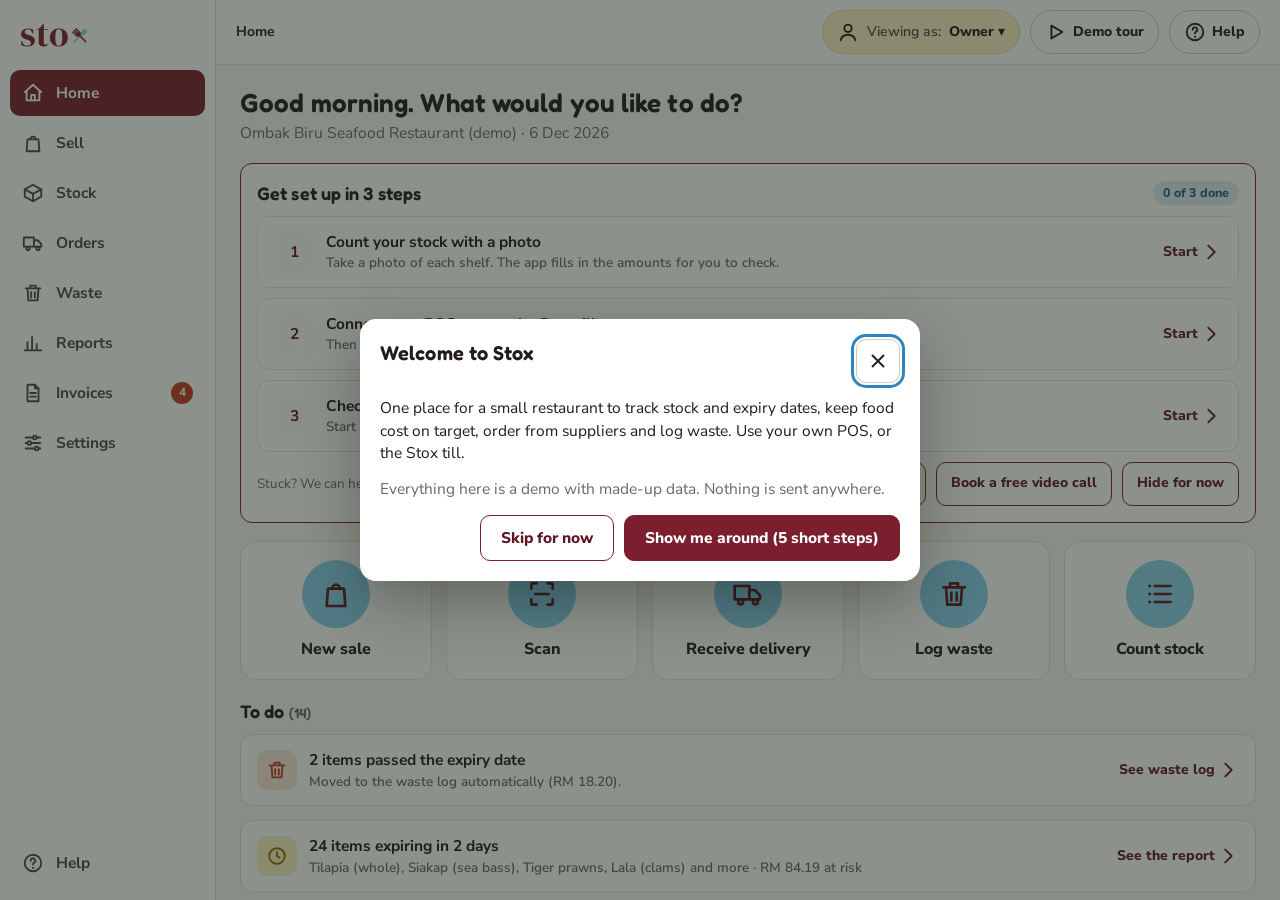
==== commit 4f9fc3f5: "Rename GoodBite for Business to Stox New name and fork-and-spoon logo, maroon and baby blue look, pl" ====
--- a/business/index.html
+++ b/business/index.html
@@ -1,17 +1,18 @@
 <!doctype html>
 <html lang="en"><head><meta charset="utf-8"><meta name="viewport" content="width=device-width,initial-scale=1,viewport-fit=cover">
 <style>[hidden]{display:none!important}</style></head><body>
-<title>GoodBite Business</title>
-<link rel="stylesheet" href="https://fonts.googleapis.com/css2?family=Fredoka:wght@500;600&family=Nunito+Sans:opsz,wght@6..12,400;6..12,600;6..12,700;6..12,800&display=swap">
+<title>Stox</title>
+<link rel="stylesheet" href="https://fonts.googleapis.com/css2?family=DM+Serif+Display&family=Fredoka:wght@500;600&family=Nunito+Sans:opsz,wght@6..12,400;6..12,600;6..12,700;6..12,800&display=swap">
 <style>
 /* Layout: fixed menu (left rail on wide screens, bottom bar on phones) + one scrolling work area.
-   Single light look on purpose, to keep GoodBite's cream-and-leaf-green identity from the consumer app. */
+   Single light look on purpose, in the Stox brand colours: maroon with a baby blue accent. */
 :root{
   color-scheme:light;
-  --bg:#F6F3EA; --panel:#FFFFFF; --panel-2:#FBF9F3; --line:#E4DFD0; --line-2:#CFC9B6;
-  --green:#2F7D32; --green-d:#1E5E26; --green-s:#E2F0D6; --green-t:#F1F7EA;
-  --ink:#1B2619; --ink-2:#4A5546; --muted:#727A6C;
-  --red:#C23A25; --red-s:#FBE5DC; --amber:#9A6A00; --amber-s:#FBEFC8; --blue:#2B5F8A; --blue-s:#E0ECF5; --grey-s:#ECE9DF;
+  --bg:#F7F5F3; --panel:#FFFFFF; --panel-2:#FBFAF8; --line:#E6E0DC; --line-2:#D0C8C3;
+  --green:#7B1E2E; --green-d:#5E1622; --green-s:#D8EEF9; --green-t:#F1F7FB; --baby:#89CFF0;
+  --ok:#2F7D32; --ok-d:#1E5E26; --ok-s:#E2F0D6;
+  --ink:#221A1C; --ink-2:#4D4447; --muted:#6E6567;
+  --red:#C23A25; --red-s:#FBE5DC; --amber:#9A6A00; --amber-s:#FBEFC8; --blue:#2B5F8A; --blue-s:#E0ECF5; --grey-s:#EEEAE7;
   --display:"Fredoka","Nunito Sans",ui-rounded,"Segoe UI",system-ui,sans-serif;
   --body:"Nunito Sans","Segoe UI",system-ui,-apple-system,sans-serif;
   --mono:ui-monospace,"Cascadia Mono",Consolas,monospace;
@@ -23,7 +24,7 @@
 body{margin:0;background:var(--bg);color:var(--ink);font-family:var(--body);font-size:15.5px;line-height:1.45;overflow:hidden}
 button,input,select,textarea{font:inherit;color:inherit}
 button{cursor:pointer;border:0;background:none;padding:0;text-align:inherit}
-:focus-visible{outline:3px solid #6fb35f;outline-offset:2px;border-radius:6px}
+:focus-visible{outline:3px solid #2E86C1;outline-offset:2px;border-radius:6px}
 h1,h2,h3{font-family:var(--display);font-weight:600;margin:0;text-wrap:balance;letter-spacing:.1px}
 h1{font-size:26px;line-height:1.2} h2{font-size:18px} h3{font-size:15.5px}
 p{margin:0}
@@ -33,7 +34,9 @@
 /* ---------- shell ---------- */
 #app{display:flex;height:100%;min-height:0}
 #side{flex:none;width:var(--side);background:var(--panel);border-right:1px solid var(--line);display:flex;flex-direction:column;padding:14px 10px;gap:4px;overflow-y:auto}
-.logo{display:flex;align-items:center;gap:8px;padding:4px 8px 12px;font-family:var(--display);font-weight:600;font-size:22px;color:var(--green)}
+.logo{display:flex;align-items:center;gap:8px;padding:2px 10px 14px;font-family:"DM Serif Display",Georgia,serif;font-weight:400;font-size:36px;line-height:1;color:var(--green)}
+.logo .wm{display:inline-flex;align-items:baseline}
+.logo .x{width:.56em;height:.56em;margin-left:.02em;flex:none}
 .logo .lf{font-size:26px;line-height:1}
 .logo small{display:block;font-family:var(--body);font-size:11px;font-weight:800;color:var(--muted);letter-spacing:.6px;text-transform:uppercase}
 .nav{display:flex;align-items:center;gap:12px;min-height:46px;padding:8px 12px;border-radius:10px;font-weight:700;color:var(--ink-2);width:100%}
@@ -88,9 +91,9 @@
 .grow{flex:1;min-width:0}
 .muted{color:var(--muted)} .sm{font-size:13.5px} .b{font-weight:800} .num{font-variant-numeric:tabular-nums}
 .r{text-align:right}
-.red-t{color:var(--red)} .grn-t{color:var(--green-d)}
+.red-t{color:var(--red)} .grn-t{color:var(--ok-d)}
 .pill{display:inline-flex;align-items:center;gap:5px;padding:3px 10px;border-radius:999px;font-weight:800;font-size:12.5px;white-space:nowrap;background:var(--grey-s);color:var(--ink-2)}
-.pill.ok{background:var(--green-s);color:var(--green-d)} .pill.warn{background:var(--amber-s);color:#6E4B00}
+.pill.ok{background:var(--ok-s);color:var(--ok-d)} .pill.warn{background:var(--amber-s);color:#6E4B00}
 .pill.bad{background:var(--red-s);color:var(--red)} .pill.info{background:var(--blue-s);color:var(--blue)}
 .q{display:inline-grid;place-items:center;width:22px;height:22px;border-radius:50%;border:1.5px solid var(--line-2);font-size:12.5px;font-weight:800;color:var(--ink-2);vertical-align:middle;margin-left:4px;position:relative;background:var(--panel)}
 .q::after{content:"";position:absolute;inset:-11px}
@@ -100,13 +103,13 @@
 .bigacts{display:grid;grid-template-columns:repeat(auto-fit,minmax(150px,1fr));gap:14px}
 .biga{display:flex;flex-direction:column;align-items:center;gap:10px;padding:18px 10px;background:var(--panel);border:1.5px solid var(--line);border-radius:16px;font-weight:800;font-size:16px;text-align:center}
 .biga:hover{border-color:var(--green);background:var(--green-t)}
-.biga .rnd{width:68px;height:68px;border-radius:50%;background:var(--green);color:#fff;display:grid;place-items:center}
+.biga .rnd{width:68px;height:68px;border-radius:50%;background:var(--baby);color:var(--green-d);display:grid;place-items:center}
 .biga .rnd svg{width:32px;height:32px}
 .alert{display:flex;align-items:center;gap:12px;width:100%;padding:14px 16px;border-radius:var(--r);background:var(--panel);border:1.5px solid var(--line);font-weight:700}
 .alert:hover{border-color:var(--ink-2)}
 .alert .ai{width:40px;height:40px;border-radius:10px;display:grid;place-items:center;flex:none}
 .alert.bad .ai{background:var(--red-s);color:var(--red)} .alert.warn .ai{background:var(--amber-s);color:var(--amber)}
-.alert.info .ai{background:var(--blue-s);color:var(--blue)} .alert.ok .ai{background:var(--green-s);color:var(--green-d)}
+.alert.info .ai{background:var(--blue-s);color:var(--blue)} .alert.ok .ai{background:var(--ok-s);color:var(--ok-d)}
 .alert small{display:block;font-weight:600;color:var(--muted);font-size:13.5px}
 .alert .go{margin-left:auto;display:flex;align-items:center;gap:2px;color:var(--green-d);font-weight:800;white-space:nowrap;font-size:14px}
 .kpi{display:flex;flex-direction:column;gap:2px;padding:14px 16px;background:var(--panel);border:1.5px solid var(--line);border-radius:var(--r);width:100%}
@@ -208,7 +211,7 @@
 .qr svg{width:100%;height:100%;display:block}
 .qr span{position:absolute;inset:0;display:grid;place-items:center;font-weight:800;font-size:13px;color:var(--red);letter-spacing:1px}
 .qr span b{background:#fff;padding:2px 6px;border:2px solid var(--red);border-radius:4px;transform:rotate(-12deg)}
-pre.code{background:#1F2A1D;color:#E4F0DA;padding:14px;border-radius:10px;overflow:auto;font-size:12.5px;max-height:50vh;margin:0;font-family:var(--mono);white-space:pre}
+pre.code{background:#2A1D20;color:#F3E9EA;padding:14px;border-radius:10px;overflow:auto;font-size:12.5px;max-height:50vh;margin:0;font-family:var(--mono);white-space:pre}
 textarea.code{width:100%;min-height:240px;font-family:var(--mono);font-size:12.5px;border:1.5px solid var(--line-2);border-radius:10px;padding:10px;background:var(--panel-2)}
 
 /* charts */
@@ -236,16 +239,16 @@
 .opt.on{border-color:var(--green);background:var(--green-s)}
 .opt small{display:block;color:var(--muted);font-weight:600}
 #toast{position:fixed;left:50%;bottom:84px;transform:translateX(-50%);background:var(--ink);color:#fff;padding:12px 16px;border-radius:12px;font-weight:700;z-index:70;display:flex;gap:14px;align-items:center;max-width:calc(100% - 32px);box-shadow:0 8px 30px rgba(0,0,0,.3)}
-#toast button{color:#BFE8A8;font-weight:800;text-decoration:underline;min-height:44px;padding:0 6px;white-space:nowrap}
+#toast button{color:#89CFF0;font-weight:800;text-decoration:underline;min-height:44px;padding:0 6px;white-space:nowrap}
 #tour{position:fixed;inset:0;z-index:60;pointer-events:none}
-#tour .hole{position:fixed;border-radius:12px;box-shadow:0 0 0 9999px rgba(27,38,25,.6);outline:3px solid #FFD54A;transition:all .2s;pointer-events:none}
+#tour .hole{position:fixed;border-radius:12px;box-shadow:0 0 0 9999px rgba(34,26,28,.6);outline:3px solid #FFD54A;transition:all .2s;pointer-events:none}
 #tour .tcard{position:fixed;background:var(--panel);border-radius:14px;padding:16px;width:min(340px,calc(100% - 24px));display:flex;flex-direction:column;gap:10px;box-shadow:0 12px 40px rgba(0,0,0,.35);pointer-events:auto}
 #tour .tcard .mf{justify-content:space-between;align-items:center}
 #demo{position:fixed;right:14px;bottom:14px;z-index:40;background:var(--ink);color:#fff;border-radius:14px;padding:14px;width:min(350px,calc(100% - 28px));display:flex;flex-direction:column;gap:8px;box-shadow:0 12px 40px rgba(0,0,0,.35)}
-#demo .dn{font-size:12px;font-weight:800;letter-spacing:.6px;text-transform:uppercase;color:#BFE8A8}
+#demo .dn{font-size:12px;font-weight:800;letter-spacing:.6px;text-transform:uppercase;color:#89CFF0}
 #demo .mf{justify-content:space-between}
 #demo .btn{min-height:44px}
-#demo .btn.sec{background:transparent;color:#fff;border-color:#8FA08A}
+#demo .btn.sec{background:transparent;color:#fff;border-color:#A8999C}
 .hl{outline:3px solid #FFC400!important;outline-offset:3px;border-radius:10px}
 
 /* ---------- tablet ---------- */
@@ -255,7 +258,7 @@
 .chip svg.ic{width:18px;height:18px;margin-right:4px;vertical-align:-3px}
 .biga.way{padding:20px 14px;gap:8px}.biga.way small{font-weight:600;color:var(--muted);font-size:13.5px;line-height:1.35}
 .wpic{font-size:44px;line-height:1}
-.cam{position:relative;background:#1E2A1C;border-radius:16px;min-height:300px;display:grid;place-items:center;padding:30px 24px;overflow:hidden}
+.cam{position:relative;background:#2A2224;border-radius:16px;min-height:300px;display:grid;place-items:center;padding:30px 24px;overflow:hidden}
 .cam .cr{position:absolute;width:28px;height:28px;border:3px solid #fff;opacity:.85}
 .cr.tl{top:12px;left:12px;border-right:0;border-bottom:0;border-radius:6px 0 0 0}.cr.tr{top:12px;right:12px;border-left:0;border-bottom:0;border-radius:0 6px 0 0}
 .cr.bl{bottom:12px;left:12px;border-right:0;border-top:0;border-radius:0 0 0 6px}.cr.br{bottom:12px;right:12px;border-left:0;border-top:0;border-radius:0 0 6px 0}
@@ -278,7 +281,7 @@
 @media (max-width:1100px){
   :root{--side:92px}
   #side{padding:10px 6px;align-items:stretch}
-  .logo{flex-direction:column;gap:0;font-size:13px;padding:2px 0 8px;text-align:center}
+  .logo{flex-direction:column;gap:0;font-size:27px;padding:2px 0 10px;text-align:center}
   .logo small{display:none}
   .nav{flex-direction:column;gap:3px;font-size:12px;padding:8px 2px;min-height:58px;justify-content:center;position:relative;text-align:center}
   .nav .cnt{position:absolute;top:2px;right:8px;margin:0}
@@ -483,7 +486,7 @@
   const party=(name,tin,idT,idN,sst,ad,city,post,st,ph,em,msic)=>({Party:[{...(msic?{IndustryClassificationCode:[{_:msic,name:c.activity}]}:{}),PartyIdentification:[{ID:[{_:tin,schemeID:'TIN'}]},{ID:[{_:idN||'NA',schemeID:idT||'BRN'}]},{ID:[{_:sst||'NA',schemeID:'SST'}]}],
     PostalAddress:[{CityName:[{_:city||'NA'}],PostalZone:[{_:post||''}],CountrySubentityCode:[{_:st||'NA'}],AddressLine:[{Line:[{_:ad||'NA'}]}],Country:[{IdentificationCode:[{_:'MYS'}]}]}],PartyLegalEntity:[{RegistrationName:[{_:name}]}],Contact:[{Telephone:[{_:ph||'NA'}],ElectronicMail:[{_:em||''}]}]}]});
   const d=inv.issued||inv.created;
-  return{_DEMO:'Simulated document from the GoodBite demo. Not sent to LHDN MyInvois. Not signed. Not a valid tax document.',
+  return{_DEMO:'Simulated document from the Stox demo. Not sent to LHDN MyInvois. Not signed. Not a valid tax document.',
    Invoice:[{ID:[{_:inv.no}],IssueDate:[{_:d.slice(0,10)}],IssueTime:[{_:d.slice(11)+':00Z'}],InvoiceTypeCode:[{_:inv.type,listVersionID:'1.1'}],DocumentCurrencyCode:[{_:'MYR'}],
     ...(inv.type==='02'?{BillingReference:[{InvoiceDocumentReference:[{ID:[{_:inv.refNo}],UUID:[{_:inv.refUuid||''}]}]}]}:{}),
     AccountingSupplierParty:[party(c.legal,c.tin,'BRN',c.brn,c.sst,c.addr,c.city,c.post,c.state,c.phone,c.email,c.msic)],
@@ -812,7 +815,7 @@
 const tog=(on,label,a,p,tipK)=>`<div class="row" style="flex-wrap:nowrap;gap:4px"><button type="button" class="tog ${on?'on':''}" role="switch" aria-checked="${on}" ${A(a,p)}><i></i><span>${label}</span></button>${tipK?tip(tipK):''}</div>`;
 const demoTag='<span class="pill warn">Demo data</span>';
 
-/* with GoodBite Stock the outlet keeps its own POS, so the GoodBite till and e-invoices are hidden */
+/* with Stox Stock the outlet keeps its own POS, so the Stox till and e-invoices are hidden */
 const navFor=role=>ROLES[role].nav.filter(n=>!(S.settings.plan==='stock'&&(n==='sell'||n==='invoices')));
 function navHtml(compact){const r=ROLES[S.role],sec=SCREENS[stack[0].s].sec;let items=NAV.filter(n=>navFor(S.role).includes(n[0]));const all=items;
   if(compact&&items.length>5)items=items.slice(0,4);
@@ -825,7 +828,7 @@
   const c=cur(),sc=SCREENS[c.s],el=scr(),st=keep?el.scrollTop:0,ae=document.activeElement,fid=ae&&ae.id,ss=ae&&ae.selectionStart;
   BIND=null;
   let body='';try{body=sc.html(c.p)}catch(err){console.error(err);body=empty('This page could not be shown','Go back and try again.',`<button class="btn" ${A('root',{s:'home'})}>Back to Home</button>`)}
-  document.getElementById('side').innerHTML=`<div class="logo"><span class="lf">🥬</span><span>GoodBite<small>for business</small></span></div>${navHtml(false)}<div class="sp"></div><button class="nav" ${A('help')}>${ic('help')}<span>Help</span></button>`;
+  document.getElementById('side').innerHTML=`<div class="logo" role="img" aria-label="Stox"><span class="wm" aria-hidden="true">sto<svg class="x" viewBox="0 0 100 100" aria-hidden="true"><g transform="rotate(45 50 50)"><ellipse cx="50" cy="22" rx="12" ry="17" fill="#89CFF0"/><rect x="46" y="36" width="8" height="58" rx="4" fill="#89CFF0"/></g><g transform="rotate(-45 50 50)"><path d="M36 8H42V30H47V8H53V30H58V8H64V34A14 14 0 0 1 50 48A14 14 0 0 1 36 34Z" fill="currentColor" stroke="currentColor" stroke-width="2" stroke-linejoin="round"/><rect x="46" y="44" width="8" height="50" rx="4" fill="currentColor"/></g></svg></span></div>${navHtml(false)}<div class="sp"></div><button class="nav" ${A('help')}>${ic('help')}<span>Help</span></button>`;
   document.getElementById('bot').innerHTML=navHtml(true);
   const crumbs=stack.map((x,i)=>{const t=h(SCREENS[x.s].title(x.p));return i<stack.length-1?`<button ${A('crumb',{i})}>${t}</button><span aria-hidden="true">›</span>`:`<b aria-current="page">${t}</b>`}).join('');
   document.getElementById('top').innerHTML=`${stack.length>1?`<button class="backb" ${A('back')}>${ic('back')}Back</button>`:''}<nav class="crumbs" aria-label="You are here">${crumbs}</nav>
@@ -1269,8 +1272,8 @@
 /* ---------- Reports ---------- */
 SCREENS.reports={sec:'reports',title:()=>'Reports',help:['Pick a month at the top. Every number below is for that month.','Tap a number or a row to see what is behind it.','"Copy as spreadsheet" gives you the figures to paste into Excel or Google Sheets.'],
  html(p){const T=today(),m=p.m||T.slice(0,7),ms=[0,-1,-2].map(k=>addMonth(T.slice(0,7),k)),st=monthStats(m),wk=weeklyWaste(9);
-  TEXTS.wasteCsv=()=>toCSV([['Date','Time','Item','Amount','Unit','Reason','Added automatically','Weight (kg)','Cost (RM)'],...st.waste.map(w=>[w.dt.slice(0,10),w.dt.slice(11),ING(w.ing).name,w.qty,ING(w.ing).unit,w.reason,w.auto?'Yes':'No',w.kg,amt(w.cost)])]);TEXTS.wasteCsv.file='goodbite-waste-'+m+'.csv';
-  TEXTS.salesCsv=()=>toCSV([['Date','Bills','Sales incl. tax (RM)','Sales before tax and service charge (RM)','Service charge (RM)','SST (RM)','Ingredient cost (RM)'],...st.daily.map(d=>{const x=S.days[d.d]||{bills:0,total:0,sub:0,sc:0,sst:0,cogs:0};return[d.d,x.bills,amt(x.total),amt(x.sub),amt(x.sc),amt(x.sst),amt(x.cogs)]})]);TEXTS.salesCsv.file='goodbite-sales-'+m+'.csv';
+  TEXTS.wasteCsv=()=>toCSV([['Date','Time','Item','Amount','Unit','Reason','Added automatically','Weight (kg)','Cost (RM)'],...st.waste.map(w=>[w.dt.slice(0,10),w.dt.slice(11),ING(w.ing).name,w.qty,ING(w.ing).unit,w.reason,w.auto?'Yes':'No',w.kg,amt(w.cost)])]);TEXTS.wasteCsv.file='stox-waste-'+m+'.csv';
+  TEXTS.salesCsv=()=>toCSV([['Date','Bills','Sales incl. tax (RM)','Sales before tax and service charge (RM)','Service charge (RM)','SST (RM)','Ingredient cost (RM)'],...st.daily.map(d=>{const x=S.days[d.d]||{bills:0,total:0,sub:0,sc:0,sst:0,cogs:0};return[d.d,x.bills,amt(x.total),amt(x.sub),amt(x.sc),amt(x.sst),amt(x.cogs)]})]);TEXTS.salesCsv.file='stox-sales-'+m+'.csv';
   const maxTop=Math.max(1,...st.top.slice(0,8).map(x=>x.cost)),maxR=Math.max(1,...st.reasons.map(x=>x.cost));
   if(p.focus){const f=p.focus;p.focus='';setTimeout(()=>{const e=document.getElementById('rep-'+f);if(e)e.scrollIntoView({block:'start'})},0)}
   const wkS=weekStats(0),fsS=fcState(wkS.fc);
@@ -1446,7 +1449,7 @@
  html(p){const days=p.days||S.settings.expDays,xs=riskList(days),T=today(),risk=xs.reduce((a,x)=>a+x.risk,0),val=xs.reduce((a,x)=>a+x.value,0),kg=r3(xs.reduce((a,x)=>a+x.kg,0)),n={};xs.forEach(x=>n[x.act]=(n[x.act]||0)+1);
   TEXTS.expText=()=>[L('Expiring-soon report'),S.settings.cafe.name+' · '+fD(T)+' · '+L('Next '+plural(days,'day')),L('Value at risk')+': '+rm(risk)+' ('+L(plural(xs.length,'batch','batches'))+')','',
     ...xs.map((x,k)=>[(k+1)+'. '+L(x.i.name)+' · '+qU(x.i.id,x.b.qty)+' · '+L(expTxt(x.b))+' ('+fDs(x.b.exp)+')','   '+L('Value at risk')+': '+rm(x.risk)+' · '+L('Suggested')+': '+L(ACTS[x.act][0]),'   '+L(riskWhy(x))].join('\n')),'',L('Demo data. Suggestions use the last 14 days of use. Check before acting.')].join('\n');
-  TEXTS.expText.file='goodbite-expiring-'+T+'.txt';
+  TEXTS.expText.file='stox-expiring-'+T+'.txt';
   return `${pageHead('Expiring-soon report','Food that expires in the next '+plural(days,'day')+', what it is worth, and what to do with it. '+demoTag,`<button class="btn sec noprint" ${A('go',{s:'push'})}>${ic('star')}Dishes to push today</button>${STANDALONE?`<button class="btn" ${A('print')}>Print</button>`:''}<button class="btn ${STANDALONE?'sec':''}" id="expshare" ${A('showText',{t:'Expiring-soon report',k:'expText'})}>${ic('copy')}Copy to share</button>`)}
   <div class="printonly"><b>${h(S.settings.cafe.name)}</b> · ${fD(T)}</div>
   <div class="row noprint"><span class="flabel">Show food that expires in:</span><div class="chips">${[1,2,3,5,7].map(k=>`<button class="chip sm ${days===k?'on':''}" aria-pressed="${days===k}" ${A('set',{k:'days',v:k})}>${plural(k,'day')}</button>`).join('')}</div></div>
@@ -1520,7 +1523,7 @@
    L('Check these')+':',...ur.map(o=>'- '+L(ING(o.ing).name)+': '+(o.diff>0?'+':'')+qU(o.ing,o.diff)+' ('+L(USE_ST[o.st][0])+')'),...ps.map(x=>'- '+L('Push')+': '+L(x.m.name)),'',L('Demo data.')].join('\n')}
 SCREENS.weekly={sec:'reports',title:()=>'Weekly summary',help:['One page to check once a week: food cost against your target, waste, and what to look at.','"Copy to share" gives a short text for the team chat.','Change the food cost target in Settings, under Alerts and targets.'],
  html(){const w=weekStats(0),l=weekStats(1),t=S.settings.fcTarget,st=fcState(w.fc),risk=riskList(7).reduce((a,x)=>a+x.risk,0),ur=usageCheck(7).filter(o=>o.st!=='ok').slice(0,3),ps=pushList().slice(0,3),sh=shortList().slice(0,3);
-  const wk=[7,6,5,4,3,2,1,0].map(k=>({k,s:weekStats(k)}));TEXTS.weekText=weekText;TEXTS.weekText.file='goodbite-week-'+w.a+'.txt';
+  const wk=[7,6,5,4,3,2,1,0].map(k=>({k,s:weekStats(k)}));TEXTS.weekText=weekText;TEXTS.weekText.file='stox-week-'+w.a+'.txt';
   const diff=w.fc-l.fc;
   return `${pageHead('Weekly summary',fD(w.a)+' – '+fD(w.b)+' '+demoTag,`<button class="btn" id="weekshare" ${A('showText',{t:'Weekly summary',k:'weekText'})}>${ic('copy')}Copy to share</button><button class="btn sec" ${A('go',{s:'setAlerts'})}>Change target</button>`)}
   <div class="grid g4" id="weekkpi"><div class="kpi"><span class="l">Food cost this week ${tip('fc')}</span><span class="v ${st==='ok'?'grn-t':st==='bad'?'red-t':''}">${w.fc.toFixed(1)}%</span><span class="s">${pill(st==='ok'?'On target':'Above target',st==='ok'?'ok':st==='bad'?'bad':'warn')} Target ${t}%</span></div>
@@ -1538,14 +1541,14 @@
   return Object.keys(by).sort((a,b)=>by[b]-by[a]).slice(0,n).map(id=>({m:MENU(id),q:by[id]}))}
 const recipesDone=()=>topDishes(5).every(x=>S.setup.recipes[x.m.id]);
 function setupSteps(){return[['photo','Count your stock with a photo','Take a photo of each shelf. The app fills in the amounts for you to check.',!!S.setup.photo,{s:'shelfScan'}],
-  ['pos','Connect your POS, or use the GoodBite till','Then every sale takes its ingredients off the stock by itself.',!!S.setup.pos,{s:'posLink'}],
+  ['pos','Connect your POS, or use the Stox till','Then every sale takes its ingredients off the stock by itself.',!!S.setup.pos,{s:'posLink'}],
   ['recipes','Check the recipes of your top 5 dishes','Start with what sells most. Add the rest later.',recipesDone(),{s:'setupRecipes'}]]}
 function setupCard(){if(S.setup.hide)return'';const st=setupSteps(),n=st.filter(x=>x[3]).length;
   return `<div class="card setup" id="setupcard" style="display:flex;flex-direction:column;gap:10px"><div class="row"><h2 class="grow">Get set up in 3 steps</h2>${pill(n+' of 3 done',n===3?'ok':'info')}</div>
    ${st.map(([k,t,d,done,go],i)=>`<button class="alert ${done?'':'info'}" ${A('go',go)}><span class="ai" style="background:${done?'var(--green-s)':'var(--panel-2)'};color:var(--green-d)">${done?ic('check'):'<b>'+(i+1)+'</b>'}</span><span class="grow" style="text-align:left">${t}<small>${d}</small></span><span class="go">${done?'Done':'Start'}${ic('chev')}</span></button>`).join('')}
    <div class="row"><span class="muted sm grow">Stuck? We can help in English, BM or 中文.</span><button class="btn sec sm" ${A('helpChat',{k:'chat'})}>Chat on WhatsApp</button><button class="btn sec sm" ${A('helpChat',{k:'call'})}>Book a free video call</button><button class="btn sec sm" ${A('setupHide')}>${n===3?'Hide this':'Hide for now'}</button></div></div>`}
 Object.assign(ACT,{
- helpChat:p=>modal(()=>`${mHead(p.k==='call'?'Book a free video call':'Chat on WhatsApp')}<p>${p.k==='call'?'Pick a 15-minute slot and someone from GoodBite walks you through connecting your POS on a video call. No visit is needed.':'A real product would open WhatsApp with the GoodBite support number here, so you can ask a question in English, BM or 中文.'}</p><p class="muted sm">Simulated in this demo. Nothing is sent and no call is booked.</p><div class="mf"><button class="btn" ${A('closeModal')}>Got it</button></div>`),
+ helpChat:p=>modal(()=>`${mHead(p.k==='call'?'Book a free video call':'Chat on WhatsApp')}<p>${p.k==='call'?'Pick a 15-minute slot and someone from Stox walks you through connecting your POS on a video call. No visit is needed.':'A real product would open WhatsApp with the Stox support number here, so you can ask a question in English, BM or 中文.'}</p><p class="muted sm">Simulated in this demo. Nothing is sent and no call is booked.</p><div class="mf"><button class="btn" ${A('closeModal')}>Got it</button></div>`),
  setupHide:()=>{S.setup.hide=true;save();render();toast('Set-up steps hidden. Open them again from Settings.',()=>{S.setup.hide=false})},
  setupShow:()=>{S.setup.hide=false;save();root('home')}
 });
@@ -1567,33 +1570,33 @@
  {k:'p9',n:'TOFU CLAYPOT',d:'304',sure:false,w:5},{k:'p10',n:'WHITE RICE',d:'401',sure:true,w:22},{k:'p11',n:'EGG FRIED RICE',d:'402',sure:true,w:8},{k:'p12',n:'CKT',d:'404',sure:false,w:9},
  {k:'p13',n:'WAT TAN HOR',d:'405',sure:false,w:7},{k:'p14',n:'CHINESE TEA',d:'501',sure:true,w:14},{k:'p15',n:'LIMAU ICE',d:'502',sure:false,w:10},{k:'p16',n:'TAKEAWAY BOX',d:'',sure:true,w:6,nf:true}];
 const posMatch=it=>S.pos.map[it.k]!=null?S.pos.map[it.k]:it.d;
-SCREENS.posLink={sec:'settings',title:()=>'Plan and POS link',help:['Already have a POS? Connect it, and every sale it records takes the recipe off GoodBite\'s stock.','Step 3 matches the names your POS uses to the dishes in GoodBite. You only do this once.','No password is typed into GoodBite. In a real product you would log in on your POS\'s own page.'],
+SCREENS.posLink={sec:'settings',title:()=>'Plan and POS link',help:['Already have a POS? Connect it, and every sale it records takes the recipe off Stox\'s stock.','Step 3 matches the names your POS uses to the dishes in Stox. You only do this once.','No password is typed into Stox. In a real product you would log in on your POS\'s own page.'],
  html(p){const P=S.pos;if(P.connected&&!p.edit)return posConnected();const step=p.step||1,steps=stepsBar(['Pick your POS','Allow access','Match menu items'],step-1),sys=p.sys||P.sys;
   if(step===1)return `${pageHead('Plan and POS link','How do you take orders today? '+pill('Simulated in this demo','warn'))}${steps}
-   <div class="grid g2"><div class="card" style="display:flex;flex-direction:column;gap:10px"><h2>I already have a POS</h2><p class="muted sm">GoodBite Stock, RM39 to RM59 a month. Keep your POS. GoodBite reads its sales and takes the ingredients off the stock.</p>
+   <div class="grid g2"><div class="card" style="display:flex;flex-direction:column;gap:10px"><h2>I already have a POS</h2><p class="muted sm">Stox Stock, RM49 a month. Keep your POS. Stox reads its sales and takes the ingredients off the stock.</p>
      ${POS_SYS.map(([k,l])=>`<button class="opt ${sys===k?'on':''}" aria-pressed="${sys===k}" ${A('set',{k:'sys',v:k})}>${ic('link')}<b>${h(l)}</b></button>`).join('')}
      <button class="btn big" id="posnext" ${A('set',{k:'step',v:2})} ${sys?'':'disabled'}>Next: allow access</button>${sys?'':'<span class="why">Pick your POS first.</span>'}</div>
-    <div class="card" style="display:flex;flex-direction:column;gap:10px"><h2>I want a new till</h2><p class="muted sm">GoodBite All-in-One, RM79 to RM99 a month. Use the GoodBite till on a tablet. Sales take the stock off straight away.</p>
-     <button class="btn sec big" ${A('posUseTill')}>${ic('bag')}Use the GoodBite till</button>${S.settings.plan==='allinone'?`<p class="sm">${pill('This is your plan now','ok')}</p>`:''}</div></div>
+    <div class="card" style="display:flex;flex-direction:column;gap:10px"><h2>I want a new till</h2><p class="muted sm">Stox All-in-One, RM79 a month. Use the Stox till on a tablet. Sales take the stock off straight away.</p>
+     <button class="btn sec big" ${A('posUseTill')}>${ic('bag')}Use the Stox till</button>${S.settings.plan==='allinone'?`<p class="sm">${pill('This is your plan now','ok')}</p>`:''}</div></div>
    <div class="foot"><button class="btn sec" ${A('back')}>Cancel</button></div>`;
-  if(step===2)return `${pageHead('Allow GoodBite to read your sales',h(posName(sys)))}${steps}
+  if(step===2)return `${pageHead('Allow Stox to read your sales',h(posName(sys)))}${steps}
    <div class="card" style="display:flex;flex-direction:column;gap:12px">${sys==='file'?`<p>Export last week's sales from your POS as a spreadsheet (CSV) file, then upload it here. Do this once a day, or once a week.</p><div><button class="btn big" id="posallow" ${A('posAllow')}>${ic('file')}Use the sample sales file (simulated)</button></div>`
-    :`<p>In a real product, this button opens ${h(posName(sys))}'s own log-in page. You log in there and press "Allow".</p><ul style="margin:0;padding-left:20px;display:flex;flex-direction:column;gap:4px"><li>GoodBite can read your menu items and the sales of each item.</li><li>GoodBite cannot change prices, see card numbers or move money.</li><li>You can disconnect at any time.</li></ul><div><button class="btn big" id="posallow" ${A('posAllow')}>${ic('link')}Allow access (simulated)</button></div>`}
+    :`<p>In a real product, this button opens ${h(posName(sys))}'s own log-in page. You log in there and press "Allow".</p><ul style="margin:0;padding-left:20px;display:flex;flex-direction:column;gap:4px"><li>Stox can read your menu items and the sales of each item.</li><li>Stox cannot change prices, see card numbers or move money.</li><li>You can disconnect at any time.</li></ul><div><button class="btn big" id="posallow" ${A('posAllow')}>${ic('link')}Allow access (simulated)</button></div>`}
     <p class="muted sm">Nothing is connected in this demo, and no password is asked for.</p></div>
    <div class="foot"><button class="btn sec" ${A('set',{k:'step',v:1})}>${ic('back')}Pick another POS</button></div>`;
   const mv=it=>(p.map&&p.map[it.k]!=null)?p.map[it.k]:posMatch(it),need=it=>!it.nf&&!it.sure&&!(p.ok||{})[it.k]&&(p.map||{})[it.k]==null&&S.pos.map[it.k]==null,left=POS_ITEMS.filter(need).length;
-  return `${pageHead('Match your menu items','Your POS calls some dishes by other names. Match each one to a GoodBite dish once, and the app remembers.')}${steps}
-   <div class="card pad0" id="posmap"><div class="tw"><table><tr><th>Name in ${h(posName(sys))}</th><th>GoodBite dish</th></tr>${POS_ITEMS.map(it=>{const v=mv(it),chk=need(it);
-     return`<tr><td style="width:34%"><span class="mono b">${h(it.n)}</span><div class="sm muted">${plural(it.w*7,'sold last week','sold last week')}</div></td><td><div class="row" style="flex-wrap:wrap"><select class="inp" style="flex:1;min-width:180px;max-width:360px" id="pm-${it.k}" aria-label="GoodBite dish for ${h(it.n)}" data-m="map.${it.k}" data-r><option value="">Do not track (no recipe)</option>${S.menu.map(m=>`<option value="${m.id}" ${v===m.id?'selected':''}>${h(m.name)}</option>`).join('')}</select>
+  return `${pageHead('Match your menu items','Your POS calls some dishes by other names. Match each one to a Stox dish once, and the app remembers.')}${steps}
+   <div class="card pad0" id="posmap"><div class="tw"><table><tr><th>Name in ${h(posName(sys))}</th><th>Stox dish</th></tr>${POS_ITEMS.map(it=>{const v=mv(it),chk=need(it);
+     return`<tr><td style="width:34%"><span class="mono b">${h(it.n)}</span><div class="sm muted">${plural(it.w*7,'sold last week','sold last week')}</div></td><td><div class="row" style="flex-wrap:wrap"><select class="inp" style="flex:1;min-width:180px;max-width:360px" id="pm-${it.k}" aria-label="Stox dish for ${h(it.n)}" data-m="map.${it.k}" data-r><option value="">Do not track (no recipe)</option>${S.menu.map(m=>`<option value="${m.id}" ${v===m.id?'selected':''}>${h(m.name)}</option>`).join('')}</select>
       ${it.nf?pill('Not food, left out'):chk?`<button class="btn sm" ${A('posOk',{k:it.k})}>Match is right</button>`:v?pill('Matched','ok'):pill('Not tracked')}</div></td></tr>`}).join('')}</table></div></div>
    <div class="foot"><button class="btn sec" ${A('set',{k:'step',v:2})}>${ic('back')}Back</button><div class="rt">${left?`<span class="why">Check ${plural(left,'match','matches')} the app was not sure about.</span>`:''}<button class="btn big" id="posfinish" ${A('posFinish')} ${left?'disabled':''}>Save and connect</button></div></div>`}};
 function posConnected(){const P=S.pos,last=P.syncs[P.syncs.length-1],n=POS_ITEMS.filter(it=>posMatch(it)).length;
   return `${pageHead('Plan and POS link',pill('Connected to '+posName(P.sys)+' (simulated)','ok'),`<button class="btn" id="possync" ${A('posSyncDo')}>${ic('link')}Sync sales now</button><button class="btn sec" ${A('posEdit')}>Change matches</button>`)}
-  <div class="grid g3"><div class="kpi"><span class="l">Your plan</span><span class="v" style="font-size:20px">GoodBite Stock</span><span class="s">RM39 to RM59 a month. The GoodBite till is hidden.</span></div>
+  <div class="grid g3"><div class="kpi"><span class="l">Your plan</span><span class="v" style="font-size:20px">Stox Stock</span><span class="s">RM49 a month. The Stox till is hidden.</span></div>
    <div class="kpi"><span class="l">Last sync</span><span class="v" style="font-size:20px">${last?fT(last.dt):'Not yet'}</span><span class="s">${last?fD(last.dt):'Press "Sync sales now"'}</span></div>
    <div class="kpi"><span class="l">Menu items matched</span><span class="v">${n} of ${POS_ITEMS.length}</span><span class="s">The rest are not tracked</span></div></div>
   <div class="card pad0"><h2 style="padding:14px 16px 8px">Sales synced from ${h(posName(P.sys))}</h2><div class="tw">${P.syncs.length?`<table><tr><th>When</th><th class="r">Dishes sold</th><th class="r hide-s">Sales before tax</th><th class="r">Ingredients cost</th><th class="r">Food cost</th></tr>${P.syncs.slice().reverse().map(y=>`<tr><td>${fDT(y.dt)}</td><td class="r">${y.lines.reduce((a,l)=>a+l.qty,0)}</td><td class="r hide-s">${rm(y.net)}</td><td class="r">${rm(y.cogs)}</td><td class="r">${y.net?(y.cogs/y.net*100).toFixed(1):'0.0'}%</td></tr>`).join('')}</table>`:empty('No sales synced yet','Press "Sync sales now" to bring in the sales from your POS.',`<button class="btn" ${A('posSyncDo')}>Sync sales now</button>`)}</div></div>
-  <div class="foot"><button class="btn red" ${A('posDisconnect')}>Disconnect and use the GoodBite till</button></div>`}
+  <div class="foot"><button class="btn red" ${A('posDisconnect')}>Disconnect and use the Stox till</button></div>`}
 /* bring in sales from the POS: each matched dish takes its recipe off the stock. The sales are sample data. */
 function posSync(){const P=S.pos,R=rng(7919+P.syncs.length*31),T=today(),lines=[],skipped=[],used=[],uses={};let net=0;
   POS_ITEMS.forEach(it=>{const q=Math.max(0,Math.round(it.w*(0.35+R()*0.4)));if(!q)return;const d=posMatch(it),m=d&&MENU(d);if(!m){skipped.push({pos:it.n,qty:q});return}
@@ -1601,13 +1604,13 @@
   const y={id:uid('y'),dt:isoDT(now()),sys:P.sys,lines,skipped,used,uses,net,cogs:used.reduce((a,u)=>a+u.cost,0)};P.syncs.push(y);if(P.syncs.length>40)P.syncs.shift();save();return y}
 function posUnsync(y){giveBack(y.used);const u=S.use[y.dt.slice(0,10)];if(u)Object.keys(y.uses).forEach(g=>{u[g]=r3(Math.max(0,(u[g]||0)-y.uses[g]))});S.pos.syncs=S.pos.syncs.filter(x=>x!==y)}
 Object.assign(ACT,{
- posUseTill:()=>{S.settings.plan='allinone';S.setup.pos=true;save();root('home');toast('Using the GoodBite till (All-in-One). Step 2 is done.')},
+ posUseTill:()=>{S.settings.plan='allinone';S.setup.pos=true;save();root('home');toast('Using the Stox till (All-in-One). Step 2 is done.')},
  posAllow:()=>{const c=cur().p;c.step=3;c.ok={};render();toast('Access allowed (simulated). Now match your menu items.')},
  posOk:p=>{const c=cur().p;c.ok=c.ok||{};c.ok[p.k]=true;render(true)},
  posFinish:()=>{const c=cur().p;POS_ITEMS.forEach(it=>{const v=(c.map||{})[it.k];S.pos.map[it.k]=v!=null?v:(it.nf?'':it.d)});S.pos.sys=c.sys||S.pos.sys;S.pos.connected=true;S.settings.plan='stock';S.setup.pos=true;if(S.role==='cashier')S.role='owner';save();stack=[{s:'settings',p:{}},{s:'posLink',p:{}}];render();toast('Connected to '+posName(S.pos.sys)+' (simulated). Press "Sync sales now" to bring in sales.')},
  posEdit:()=>go('posLink',{edit:1,step:3,sys:S.pos.sys,map:{...S.pos.map},ok:{}}),
  posSyncDo:()=>{const y=posSync();go('posSyncDone',{id:y.id});toast(plural(y.lines.reduce((a,l)=>a+l.qty,0),'dish','dishes')+' synced from '+posName(S.pos.sys),()=>{posUnsync(y);root('home')})},
- posDisconnect:()=>confirmBox({title:'Disconnect '+posName(S.pos.sys)+'?',body:'GoodBite stops reading sales from your POS. The GoodBite till comes back on the menu. Sales already synced stay in the reports.',ok:'Yes, disconnect',no:'No, stay connected',danger:true,yes:()=>{S.pos.connected=false;S.settings.plan='allinone';save();root('settings');toast('Disconnected. The GoodBite till is back on the menu.')}})
+ posDisconnect:()=>confirmBox({title:'Disconnect '+posName(S.pos.sys)+'?',body:'Stox stops reading sales from your POS. The Stox till comes back on the menu. Sales already synced stay in the reports.',ok:'Yes, disconnect',no:'No, stay connected',danger:true,yes:()=>{S.pos.connected=false;S.settings.plan='allinone';save();root('settings');toast('Disconnected. The Stox till is back on the menu.')}})
 });
 SCREENS.posSyncDone={sec:'settings',title:()=>'Sales synced',html(p){const y=S.pos.syncs.find(x=>x.id===p.id);if(!y)return empty('This sync was undone','',`<button class="btn" ${A('root',{s:'home'})}>Back to Home</button>`);const n=y.lines.reduce((a,l)=>a+l.qty,0),ings=Object.keys(y.uses);
   return `<div class="card donebox"><span class="tick">${ic('check')}</span><h1>Sales synced</h1><p>${plural(n,'dish','dishes')} sold on ${h(posName(y.sys))} since the last sync. Stock was reduced for ${plural(ings.length,'ingredient')}, oldest batches first.</p>
@@ -1782,7 +1785,7 @@
  'That a supplier\'s e-invoice is your proof of the expense is how LHDN describes it in general material, but the exact wording was not re-checked today.'];
 SCREENS.notes={sec:'invoices',einv:true,title:()=>'E-invoice notes',help:['This page lists the LHDN rules this demo was built around.','Each point has a link to the official page it came from.','The second list is what could not be confirmed. Treat those as open questions.'],
  html(){return `${pageHead('E-invoice notes','What was checked against official sources on 7 October 2026, and what was not.')}
-  <div class="card" style="background:var(--amber-s)"><b>Different from the original brief:</b> small outlets are mostly exempt. A cafe with yearly turnover under RM3 million does not have to issue e-invoices under the current guideline, and one under RM1.5 million does not charge SST. So for GoodBite's target customers, e-invoicing is a "ready when you grow, or when a company customer asks" feature, not a legal must-have today.</div>
+  <div class="card" style="background:var(--amber-s)"><b>Different from the original brief:</b> small outlets are mostly exempt. A cafe with yearly turnover under RM3 million does not have to issue e-invoices under the current guideline, and one under RM1.5 million does not charge SST. So for Stox's target customers, e-invoicing is a "ready when you grow, or when a company customer asks" feature, not a legal must-have today.</div>
   <div class="card"><h2>Checked against official sources</h2><div style="display:flex;flex-direction:column;gap:14px">${NOTES_OK.map(([t,b,s])=>`<div><b>${t}</b><p>${b}</p><p class="sm">Source: ${src(...s)}</p></div>`).join('')}</div></div>
   <div class="card"><h2>Not confirmed</h2><ul style="margin:0;padding-left:20px;display:flex;flex-direction:column;gap:8px">${NOTES_NO.map(x=>`<li>${x}</li>`).join('')}</ul><p class="sm" style="margin-top:10px">Also consulted: ${src('t')}</p></div>
   <div class="card"><h2>What a real product would still need</h2><p>Registration with MyInvois for API access, a digital certificate to sign each e-invoice, a real connection that sends the document and reads back LHDN's answer, and secure storage of every e-invoice. None of that exists in this demo.</p><div style="margin-top:10px"><button class="btn sec" ${A('go',{s:'limits'})}>See the full limitations list</button></div></div>`}};
@@ -1792,7 +1795,7 @@
  html(){const card=(icn,t,d,a,p)=>`<button class="alert" ${A(a,p)}><span class="ai" style="background:var(--green-s);color:var(--green-d)">${ic(icn)}</span><span class="grow" style="text-align:left">${t}<small>${d}</small></span><span class="go">Open${ic('chev')}</span></button>`;
   return `${pageHead('Settings','Set the app up for your outlet.')}<div class="grid g2">
    ${card('home','Business details','Name, address, TIN and registration numbers used on receipts and e-invoices.','go',{s:'setBiz'})}${card('sliders','Tax, service charge and rounding','The percentages the till adds to each bill.','go',{s:'setTax'})}
-   ${card('link','Plan and POS link',S.pos.connected?'Connected to '+posName(S.pos.sys)+' (simulated). Sync sales or change matches.':'Keep your own POS (GoodBite Stock) or use the GoodBite till (All-in-One).','go',{s:'posLink'})}${card('bag','Menu and recipes','Add, change or delete dishes, their prices and recipes.','go',{s:'menuList'})}
+   ${card('link','Plan and POS link',S.pos.connected?'Connected to '+posName(S.pos.sys)+' (simulated). Sync sales or change matches.':'Keep your own POS (Stox Stock) or use the Stox till (All-in-One).','go',{s:'posLink'})}${card('bag','Menu and recipes','Add, change or delete dishes, their prices and recipes.','go',{s:'menuList'})}
    ${card('clock','Alerts and targets','When to warn about food close to expiry, and your food cost target.','go',{s:'setAlerts'})}${S.setup.hide?card('check','Set-up steps','Show the 3 set-up steps on Home again.','setupShow'):''}
    ${card('file','E-invoice notes','The LHDN rules this demo follows, with sources.','go',{s:'notes'})}${card('alert','Limitations','What is pretend in this demo and what a real product still needs.','go',{s:'limits'})}
    ${card('user','Language · Bahasa · 语言','English, Bahasa Melayu or Chinese for the whole app.','go',{s:'setLang'})}
@@ -1864,7 +1867,7 @@
 });
 const LIMITS=[['Pretend (simulated)',['The POS link. Feed Me, Coox, Loyverse and StoreHub are not really connected. "Sync sales now" brings in sample sales, and no password is ever asked for.','Scanning and shelf photos. The Scan button shows how reading a delivery order, a receipt, a barcode, a market photo or a shelf photo would work, using sample pictures. Nothing is read from a real camera.','Suggested expiry dates. They come from typical shelf lives, not from reading the pack. Staff must check each one.','E-invoices are not sent to LHDN MyInvois. The statuses, unique IDs and QR pictures are made up, and nothing is digitally signed.','Payments. Cash, card, DuitNow QR and e-wallet buttons do not move money or talk to any bank or terminal.','Sending orders to suppliers. Nothing is emailed or messaged.','WhatsApp chat and video call help. Nothing is sent and no call is booked.','Staff roles. There are no passwords, anyone can switch role.']],
  ['Estimated or made up',['Every price, cost, weight and sales figure. The 2 months of history are generated by the app.','The kilograms per piece used to turn waste into kg.','Suggested order amounts, "may run out today" and "dishes to push today". They use the last 14 days of use, which is a rough guide.','The usage check. It adds up past count differences, and the 10% normal range is our own rule of thumb.','Value at risk and the suggested actions in the expiring-soon report.','The food cost target choices and the tax rates in Settings are common examples, not advice.']],
- ['What a real product would still need',['A server and database, so data is shared between devices and not stuck in one browser.','Real links to each POS, using the access each POS company offers to partners. We have not checked yet which ones allow this.','Real text and photo recognition for delivery orders, receipts, market photos and shelf photos, and reading the dates printed on packs.','Real logins and permissions for each staff member.','A way to work when the internet is down and sync later.','MyInvois API registration and a licensed payment partner, if the GoodBite till is kept.','Checks by an accountant on tax, rounding and e-invoice rules.','A real pilot. Interviews with 5 restaurant owners shaped this version, but none has used it day to day yet.']]];
+ ['What a real product would still need',['A server and database, so data is shared between devices and not stuck in one browser.','Real links to each POS, using the access each POS company offers to partners. We have not checked yet which ones allow this.','Real text and photo recognition for delivery orders, receipts, market photos and shelf photos, and reading the dates printed on packs.','Real logins and permissions for each staff member.','A way to work when the internet is down and sync later.','MyInvois API registration and a licensed payment partner, if the Stox till is kept.','Checks by an accountant on tax, rounding and e-invoice rules.','A real pilot. Interviews with 5 restaurant owners shaped this version, but none has used it day to day yet.']]];
 SCREENS.limits={sec:'settings',title:()=>'Limitations',help:['This page is the honest list of what the demo does not really do.','Use it when someone asks "is this real?" during a presentation.','The same list is in the README file.'],
  html(){return `${pageHead('Limitations','What is pretend, what is estimated, and what a real product would still need.')}${LIMITS.map(([t,ls])=>`<div class="card"><h2>${t}</h2><ul style="margin:0;padding-left:20px;display:flex;flex-direction:column;gap:6px">${ls.map(x=>`<li>${x}</li>`).join('')}</ul></div>`).join('')}`}};
 
@@ -2056,7 +2059,7 @@
 Take a photo of each shelf. The app fills in the amounts for you to check. || Ambil gambar setiap rak. Aplikasi mengisi jumlahnya untuk anda semak. || 给每个货架拍照。应用会填好数量，由您核对。
 Start || Mula || 开始
 Done || Selesai || 完成
-Connect your POS, or use the GoodBite till || Sambungkan POS anda, atau guna kaunter GoodBite || 连接您的 POS，或使用 GoodBite 收银机
+Connect your POS, or use the Stox till || Sambungkan POS anda, atau guna kaunter Stox || 连接您的 POS，或使用 Stox 收银机
 Then every sale takes its ingredients off the stock by itself. || Selepas itu setiap jualan menolak bahannya daripada stok dengan sendiri. || 之后每笔销售都会自动从库存扣除所用食材。
 Check the recipes of your top 5 dishes || Semak resipi 5 hidangan paling laris || 核对 5 道最畅销菜的食谱
 Start with what sells most. Add the rest later. || Mula dengan yang paling laris. Tambah yang lain kemudian. || 从卖得最多的开始，其余的以后再加。
@@ -2081,8 +2084,8 @@
 Today's specials: {x} || Menu istimewa hari ini: {x} || 今日特餐：{x}
 Suggest these to customers. They have a star on the till. || Cadangkan hidangan ini kepada pelanggan. Ia ada bintang di kaunter. || 向顾客推荐这些菜，它们在收银机上有星号。
 Open the till || Buka kaunter || 打开收银机
-A real product would open WhatsApp with the GoodBite support number here, so you can ask a question in English, BM or 中文. || Produk sebenar akan membuka WhatsApp dengan nombor sokongan GoodBite di sini, supaya anda boleh bertanya dalam English, BM atau 中文. || 真正的产品会在这里打开 WhatsApp 并显示 GoodBite 客服号码，您可用英语、马来语或中文提问。
-Pick a 15-minute slot and someone from GoodBite walks you through connecting your POS on a video call. No visit is needed. || Pilih slot 15 minit dan pasukan GoodBite akan membimbing anda menyambungkan POS melalui panggilan video. Tiada lawatan diperlukan. || 选一个 15 分钟的时段，GoodBite 人员会通过视频通话教您连接 POS，无需上门。
+A real product would open WhatsApp with the Stox support number here, so you can ask a question in English, BM or 中文. || Produk sebenar akan membuka WhatsApp dengan nombor sokongan Stox di sini, supaya anda boleh bertanya dalam English, BM atau 中文. || 真正的产品会在这里打开 WhatsApp 并显示 Stox 客服号码，您可用英语、马来语或中文提问。
+Pick a 15-minute slot and someone from Stox walks you through connecting your POS on a video call. No visit is needed. || Pilih slot 15 minit dan pasukan Stox akan membimbing anda menyambungkan POS melalui panggilan video. Tiada lawatan diperlukan. || 选一个 15 分钟的时段，Stox 人员会通过视频通话教您连接 POS，无需上门。
 Simulated in this demo. Nothing is sent and no call is booked. || Simulasi dalam demo ini. Tiada apa-apa dihantar dan tiada panggilan ditempah. || 本演示为模拟，不会发送任何信息，也不会预约通话。
 Set-up steps hidden. Open them again from Settings. || Langkah persediaan disembunyikan. Buka semula dari Tetapan. || 设置步骤已隐藏，可在设置中重新打开。
 Set-up steps || Langkah persediaan || 设置步骤
@@ -2241,20 +2244,20 @@
 Allow access || Benarkan akses || 允许访问
 Match menu items || Padankan item menu || 匹配菜单品项
 I already have a POS || Saya sudah ada POS || 我已经有 POS
-GoodBite Stock, RM39 to RM59 a month. Keep your POS. GoodBite reads its sales and takes the ingredients off the stock. || GoodBite Stock, RM39 hingga RM59 sebulan. Kekalkan POS anda. GoodBite membaca jualannya dan menolak bahan daripada stok. || GoodBite Stock，每月 RM39 至 RM59。保留您的 POS，GoodBite 读取它的销售并扣除食材库存。
+Stox Stock, RM49 a month. Keep your POS. Stox reads its sales and takes the ingredients off the stock. || Stox Stock, RM49 sebulan. Kekalkan POS anda. Stox membaca jualannya dan menolak bahan daripada stok. || Stox Stock，每月 RM49。保留您的 POS，Stox 读取它的销售并扣除食材库存。
 Next: allow access || Seterusnya: benarkan akses || 下一步：允许访问
 Pick your POS first. || Pilih POS anda dahulu. || 请先选择您的 POS。
 I want a new till || Saya mahu kaunter baharu || 我想要新的收银机
-GoodBite All-in-One, RM79 to RM99 a month. Use the GoodBite till on a tablet. Sales take the stock off straight away. || GoodBite All-in-One, RM79 hingga RM99 sebulan. Guna kaunter GoodBite pada tablet. Jualan terus menolak stok. || GoodBite All-in-One，每月 RM79 至 RM99。在平板上使用 GoodBite 收银机，销售会马上扣库存。
-Use the GoodBite till || Guna kaunter GoodBite || 使用 GoodBite 收银机
+Stox All-in-One, RM79 a month. Use the Stox till on a tablet. Sales take the stock off straight away. || Stox All-in-One, RM79 sebulan. Guna kaunter Stox pada tablet. Jualan terus menolak stok. || Stox All-in-One，每月 RM79。在平板上使用 Stox 收银机，销售会马上扣库存。
+Use the Stox till || Guna kaunter Stox || 使用 Stox 收银机
 This is your plan now || Ini pelan anda sekarang || 这是您目前的方案
-Already have a POS? Connect it, and every sale it records takes the recipe off GoodBite's stock. || Sudah ada POS? Sambungkannya, dan setiap jualan yang direkodnya menolak resipi daripada stok GoodBite. || 已经有 POS？连接后，它记录的每笔销售都会按食谱扣除 GoodBite 的库存。
-Step 3 matches the names your POS uses to the dishes in GoodBite. You only do this once. || Langkah 3 memadankan nama yang digunakan POS anda dengan hidangan dalam GoodBite. Anda hanya perlu buat sekali. || 第 3 步把 POS 用的名称与 GoodBite 的菜对应起来，只需做一次。
-No password is typed into GoodBite. In a real product you would log in on your POS's own page. || Tiada kata laluan ditaip ke dalam GoodBite. Dalam produk sebenar anda log masuk di halaman POS anda sendiri. || 不需要在 GoodBite 输入密码。真正的产品会让您在 POS 自己的页面登录。
-Allow GoodBite to read your sales || Benarkan GoodBite membaca jualan anda || 允许 GoodBite 读取您的销售
+Already have a POS? Connect it, and every sale it records takes the recipe off Stox's stock. || Sudah ada POS? Sambungkannya, dan setiap jualan yang direkodnya menolak resipi daripada stok Stox. || 已经有 POS？连接后，它记录的每笔销售都会按食谱扣除 Stox 的库存。
+Step 3 matches the names your POS uses to the dishes in Stox. You only do this once. || Langkah 3 memadankan nama yang digunakan POS anda dengan hidangan dalam Stox. Anda hanya perlu buat sekali. || 第 3 步把 POS 用的名称与 Stox 的菜对应起来，只需做一次。
+No password is typed into Stox. In a real product you would log in on your POS's own page. || Tiada kata laluan ditaip ke dalam Stox. Dalam produk sebenar anda log masuk di halaman POS anda sendiri. || 不需要在 Stox 输入密码。真正的产品会让您在 POS 自己的页面登录。
+Allow Stox to read your sales || Benarkan Stox membaca jualan anda || 允许 Stox 读取您的销售
 In a real product, this button opens {x}'s own log-in page. You log in there and press "Allow". || Dalam produk sebenar, butang ini membuka halaman log masuk {x} sendiri. Anda log masuk di sana dan tekan "Benarkan". || 在真正的产品中，这个按钮会打开 {x} 自己的登录页面，您在那里登录并按“允许”。
-GoodBite can read your menu items and the sales of each item. || GoodBite boleh membaca item menu anda dan jualan setiap item. || GoodBite 可以读取您的菜单品项和每个品项的销售。
-GoodBite cannot change prices, see card numbers or move money. || GoodBite tidak boleh menukar harga, melihat nombor kad atau memindahkan wang. || GoodBite 不能修改价格、查看卡号或转账。
+Stox can read your menu items and the sales of each item. || Stox boleh membaca item menu anda dan jualan setiap item. || Stox 可以读取您的菜单品项和每个品项的销售。
+Stox cannot change prices, see card numbers or move money. || Stox tidak boleh menukar harga, melihat nombor kad atau memindahkan wang. || Stox 不能修改价格、查看卡号或转账。
 You can disconnect at any time. || Anda boleh putuskan sambungan pada bila-bila masa. || 您可以随时断开连接。
 Allow access (simulated) || Benarkan akses (simulasi) || 允许访问（模拟）
 Nothing is connected in this demo, and no password is asked for. || Tiada apa-apa disambungkan dalam demo ini, dan tiada kata laluan diminta. || 本演示不会连接任何系统，也不会要求密码。
@@ -2263,12 +2266,12 @@
 Use the sample sales file (simulated) || Guna fail jualan contoh (simulasi) || 使用示例销售文件（模拟）
 Access allowed (simulated). Now match your menu items. || Akses dibenarkan (simulasi). Sekarang padankan item menu anda. || 已允许访问（模拟），现在匹配您的菜单品项。
 Match your menu items || Padankan item menu anda || 匹配您的菜单品项
-Your POS calls some dishes by other names. Match each one to a GoodBite dish once, and the app remembers. || POS anda memanggil sesetengah hidangan dengan nama lain. Padankan setiap satu dengan hidangan GoodBite sekali, dan aplikasi akan ingat. || 您的 POS 对有些菜用了别的名称。把每一个与 GoodBite 的菜对应一次，应用就会记住。
+Your POS calls some dishes by other names. Match each one to a Stox dish once, and the app remembers. || POS anda memanggil sesetengah hidangan dengan nama lain. Padankan setiap satu dengan hidangan Stox sekali, dan aplikasi akan ingat. || 您的 POS 对有些菜用了别的名称。把每一个与 Stox 的菜对应一次，应用就会记住。
 Name in {x} || Nama dalam {x} || 在 {x} 中的名称
 Sold last week || Dijual minggu lepas || 上周售出
 {n} sold last week || {n} dijual minggu lepas || 上周售出 {n}
-GoodBite dish || Hidangan GoodBite || GoodBite 菜品
-GoodBite dish for {x} || Hidangan GoodBite untuk {x} || {x} 对应的 GoodBite 菜品
+Stox dish || Hidangan Stox || Stox 菜品
+Stox dish for {x} || Hidangan Stox untuk {x} || {x} 对应的 Stox 菜品
 Do not track (no recipe) || Jangan jejak (tiada resipi) || 不追踪（无食谱）
 Not food, left out || Bukan makanan, dikecualikan || 非食物，已排除
 Match is right || Padanan betul || 匹配正确
@@ -2283,7 +2286,7 @@
 Sync sales now || Selaraskan jualan sekarang || 立即同步销售
 Change matches || Tukar padanan || 修改匹配
 Your plan || Pelan anda || 您的方案
-RM39 to RM59 a month. The GoodBite till is hidden. || RM39 hingga RM59 sebulan. Kaunter GoodBite disembunyikan. || 每月 RM39 至 RM59。GoodBite 收银机已隐藏。
+RM49 a month. The Stox till is hidden. || RM49 sebulan. Kaunter Stox disembunyikan. || 每月 RM49。Stox 收银机已隐藏。
 Last sync || Penyelarasan terakhir || 上次同步
 Not yet || Belum lagi || 还没有
 Press "Sync sales now" || Tekan "Selaraskan jualan sekarang" || 按“立即同步销售”
@@ -2295,13 +2298,13 @@
 Ingredients cost || Kos bahan || 食材成本
 No sales synced yet || Belum ada jualan diselaraskan || 还没有同步销售
 Press "Sync sales now" to bring in the sales from your POS. || Tekan "Selaraskan jualan sekarang" untuk membawa masuk jualan dari POS anda. || 按“立即同步销售”导入 POS 的销售。
-Disconnect and use the GoodBite till || Putuskan sambungan dan guna kaunter GoodBite || 断开连接并使用 GoodBite 收银机
+Disconnect and use the Stox till || Putuskan sambungan dan guna kaunter Stox || 断开连接并使用 Stox 收银机
 Disconnect {x}? || Putuskan sambungan {x}? || 断开 {x}？
-GoodBite stops reading sales from your POS. The GoodBite till comes back on the menu. Sales already synced stay in the reports. || GoodBite berhenti membaca jualan dari POS anda. Kaunter GoodBite kembali dalam menu. Jualan yang sudah diselaraskan kekal dalam laporan. || GoodBite 会停止读取 POS 的销售，GoodBite 收银机会回到菜单上，已同步的销售仍保留在报告中。
+Stox stops reading sales from your POS. The Stox till comes back on the menu. Sales already synced stay in the reports. || Stox berhenti membaca jualan dari POS anda. Kaunter Stox kembali dalam menu. Jualan yang sudah diselaraskan kekal dalam laporan. || Stox 会停止读取 POS 的销售，Stox 收银机会回到菜单上，已同步的销售仍保留在报告中。
 Yes, disconnect || Ya, putuskan sambungan || 是的，断开
 No, stay connected || Tidak, kekal bersambung || 不，保持连接
-Disconnected. The GoodBite till is back on the menu. || Sambungan diputuskan. Kaunter GoodBite kembali dalam menu. || 已断开，GoodBite 收银机已回到菜单上。
-Using the GoodBite till (All-in-One). Step 2 is done. || Menggunakan kaunter GoodBite (All-in-One). Langkah 2 selesai. || 使用 GoodBite 收银机（All-in-One），第 2 步完成。
+Disconnected. The Stox till is back on the menu. || Sambungan diputuskan. Kaunter Stox kembali dalam menu. || 已断开，Stox 收银机已回到菜单上。
+Using the Stox till (All-in-One). Step 2 is done. || Menggunakan kaunter Stox (All-in-One). Langkah 2 selesai. || 使用 Stox 收银机（All-in-One），第 2 步完成。
 {n} dishes synced from {x} || {n} hidangan diselaraskan dari {x} || 已从 {x} 同步 {n} 道菜
 1 dish synced from {x} || 1 hidangan diselaraskan dari {x} || 已从 {x} 同步 1 道菜
 Sales synced || Jualan diselaraskan || 销售已同步
@@ -2318,7 +2321,7 @@
 A bigger number gives you more time to use the food in a special. || Nombor lebih besar memberi anda lebih masa untuk menggunakan makanan dalam menu istimewa. || 数字越大，您就有越多时间把食材用在特餐里。
 Set the food cost you aim for. Home and the weekly summary compare each week with it. || Tetapkan kos makanan yang anda sasarkan. Laman Utama dan ringkasan mingguan membandingkan setiap minggu dengannya. || 设定您的食材成本目标，主页和每周总结会拿每周的数字与它对比。
 Saved. Food cost target is now {n}%. || Disimpan. Sasaran kos makanan kini {n}%. || 已保存，食材成本目标现在是 {n}%。
-Keep your own POS (GoodBite Stock) or use the GoodBite till (All-in-One). || Kekalkan POS anda sendiri (GoodBite Stock) atau guna kaunter GoodBite (All-in-One). || 保留自己的 POS（GoodBite Stock）或使用 GoodBite 收银机（All-in-One）。
+Keep your own POS (Stox Stock) or use the Stox till (All-in-One). || Kekalkan POS anda sendiri (Stox Stock) atau guna kaunter Stox (All-in-One). || 保留自己的 POS（Stox Stock）或使用 Stox 收银机（All-in-One）。
 When to warn about food close to expiry, and your food cost target. || Bila perlu beri amaran tentang makanan yang hampir luput, dan sasaran kos makanan anda. || 何时提醒快过期的食材，以及您的食材成本目标。
 Puts back the made-up restaurant: {n} dishes, {n2} ingredients, {n3} suppliers and 2 months of sales and waste. Everything you added or changed in this browser is erased. || Memulihkan restoran rekaan: {n} hidangan, {n2} bahan, {n3} pembekal dan 2 bulan jualan dan pembaziran. Semua yang anda tambah atau ubah dalam pelayar ini dipadam. || 恢复虚构的餐馆：{n} 道菜、{n2} 种食材、{n3} 家供应商，以及 2 个月的销售和浪费记录。您在这个浏览器中添加或修改的内容都会被清除。
 The POS link. Feed Me, Coox, Loyverse and StoreHub are not really connected. "Sync sales now" brings in sample sales, and no password is ever asked for. || Pautan POS. Feed Me, Coox, Loyverse dan StoreHub tidak benar-benar disambungkan. "Selaraskan jualan sekarang" membawa masuk jualan contoh, dan tiada kata laluan pernah diminta. || POS 连接。Feed Me、Coox、Loyverse 和 StoreHub 并没有真正连接。“立即同步销售”导入的是示例销售，也从不要求密码。
@@ -2331,9 +2334,9 @@
 The food cost target choices and the tax rates in Settings are common examples, not advice. || Pilihan sasaran kos makanan dan kadar cukai dalam Tetapan ialah contoh biasa, bukan nasihat. || 设置中的食材成本目标选项和税率只是常见例子，不是建议。
 Real links to each POS, using the access each POS company offers to partners. We have not checked yet which ones allow this. || Pautan sebenar ke setiap POS, menggunakan akses yang ditawarkan setiap syarikat POS kepada rakan kongsi. Kami belum menyemak yang mana membenarkannya. || 与每个 POS 的真正连接，需使用各 POS 公司提供给合作伙伴的接口。我们还没查清哪些允许这样做。
 Real text and photo recognition for delivery orders, receipts, market photos and shelf photos, and reading the dates printed on packs. || Pengecaman teks dan gambar sebenar untuk pesanan penghantaran, resit, gambar pasar dan gambar rak, serta membaca tarikh yang dicetak pada bungkusan. || 对送货单、收据、市场照片和货架照片进行真正的文字和图像识别，并读取包装上印的日期。
-MyInvois API registration and a licensed payment partner, if the GoodBite till is kept. || Pendaftaran API MyInvois dan rakan pembayaran berlesen, jika kaunter GoodBite dikekalkan. || 如果保留 GoodBite 收银机，就需要注册 MyInvois API 并找持牌支付伙伴。
+MyInvois API registration and a licensed payment partner, if the Stox till is kept. || Pendaftaran API MyInvois dan rakan pembayaran berlesen, jika kaunter Stox dikekalkan. || 如果保留 Stox 收银机，就需要注册 MyInvois API 并找持牌支付伙伴。
 A real pilot. Interviews with 5 restaurant owners shaped this version, but none has used it day to day yet. || Perintis sebenar. Temu bual dengan 5 pemilik restoran membentuk versi ini, tetapi belum ada yang menggunakannya setiap hari. || 真正的试用。这个版本参考了 5 位餐馆老板的访谈，但还没有人每天实际使用过。
-One place for a small restaurant to track stock and expiry dates, keep food cost on target, order from suppliers and log waste. Use your own POS, or the GoodBite till. || Satu tempat untuk restoran kecil menjejak stok dan tarikh luput, mengekalkan kos makanan pada sasaran, membuat pesanan daripada pembekal dan merekod pembaziran. Guna POS anda sendiri, atau kaunter GoodBite. || 小餐馆的一站式工具：追踪库存和有效期、把食材成本控制在目标内、向供应商订货、记录浪费。可用自己的 POS，也可用 GoodBite 收银机。
+One place for a small restaurant to track stock and expiry dates, keep food cost on target, order from suppliers and log waste. Use your own POS, or the Stox till. || Satu tempat untuk restoran kecil menjejak stok dan tarikh luput, mengekalkan kos makanan pada sasaran, membuat pesanan daripada pembekal dan merekod pembaziran. Guna POS anda sendiri, atau kaunter Stox. || 小餐馆的一站式工具：追踪库存和有效期、把食材成本控制在目标内、向供应商订货、记录浪费。可用自己的 POS，也可用 Stox 收银机。
 These start the things you do most: make a sale, scan a delivery, log waste, count stock. || Ini memulakan tugas yang paling kerap anda buat: membuat jualan, mengimbas penghantaran, merekod pembaziran, mengira stok. || 这些按钮用来开始最常做的事：开单、扫描送货、记录浪费、盘点库存。
 Say: "This is what the owner sees first." The 3 set-up steps are at the top. The To do cards below each open the fix. Then press Next. || Katakan: "Inilah yang pemilik lihat dahulu." 3 langkah persediaan di bahagian atas. Setiap kad Tugasan di bawah membuka cara membetulkannya. Kemudian tekan Seterusnya. || 说：“这是老板最先看到的。”3 个设置步骤在最上面，下面每张待办卡片都能直接打开处理页面。然后按下一步。
 These dishes use food that will probably be left over soon, such as lala (clams) and chicken. "Add to today's specials" puts a star on the till. Below, "May run out today" shows what to order or mark sold out. || Hidangan ini menggunakan makanan yang mungkin berbaki tidak lama lagi, seperti lala dan ayam. "Tambah ke menu istimewa hari ini" meletakkan bintang di kaunter. Di bawah, "Mungkin habis hari ini" menunjukkan apa perlu dipesan atau ditanda habis dijual. || 这些菜会用到快要剩下的食材，例如啦啦和鸡肉。“加入今日特餐”会在收银机上加星号。下面的“今天可能用完”显示要订什么、或把什么标为售完。
@@ -2348,7 +2351,7 @@
 Back as Owner. This compares what the recipes used with the stock counts. Lala and prawns keep coming up short, so the owner checks portion sizes with the cook. Differences under 10% are normal, because portions vary. || Kembali sebagai Pemilik. Ini membandingkan apa yang resipi gunakan dengan kiraan stok. Lala dan udang asyik kurang, jadi pemilik menyemak saiz hidangan dengan tukang masak. Perbezaan bawah 10% adalah biasa, kerana saiz hidangan berbeza. || 回到老板身份。这里把食谱用量与盘点结果相比。啦啦和虾一直短缺，所以老板与厨师核对份量。差异低于 10% 属正常，因为份量本来就有差别。
 The expiring-soon report shows the value at risk and a suggested action for each batch: use first, today's special, discount or staff meal. Print it for the kitchen, or copy it into a chat. || Laporan hampir luput menunjukkan nilai berisiko dan tindakan dicadangkan untuk setiap kelompok: guna dahulu, menu istimewa hari ini, diskaun atau makanan pekerja. Cetak untuk dapur, atau salin ke dalam sembang. || 即将过期报告显示每个批次的风险价值和建议做法：先用、今日特餐、打折或员工餐。可以打印给厨房，或复制到聊天群。
 Already have a POS? || Sudah ada POS? || 已经有 POS？
-Restaurants that keep their own POS, such as Feed Me, connect it here instead of using the GoodBite till. Each POS dish name is matched to a GoodBite dish once. After that, every sale on the POS takes the recipe off the stock. Simulated. || Restoran yang mengekalkan POS sendiri, seperti Feed Me, menyambungkannya di sini dan tidak menggunakan kaunter GoodBite. Setiap nama hidangan POS dipadankan dengan hidangan GoodBite sekali. Selepas itu, setiap jualan di POS menolak resipi daripada stok. Simulasi. || 保留自己 POS（例如 Feed Me）的餐馆在这里连接，不用 GoodBite 收银机。每个 POS 菜名只需与 GoodBite 的菜对应一次，之后 POS 上的每笔销售都会按食谱扣库存。模拟。
+Restaurants that keep their own POS, such as Feed Me, connect it here instead of using the Stox till. Each POS dish name is matched to a Stox dish once. After that, every sale on the POS takes the recipe off the stock. Simulated. || Restoran yang mengekalkan POS sendiri, seperti Feed Me, menyambungkannya di sini dan tidak menggunakan kaunter Stox. Setiap nama hidangan POS dipadankan dengan hidangan Stox sekali. Selepas itu, setiap jualan di POS menolak resipi daripada stok. Simulasi. || 保留自己 POS（例如 Feed Me）的餐馆在这里连接，不用 Stox 收银机。每个 POS 菜名只需与 Stox 的菜对应一次，之后 POS 上的每笔销售都会按食谱扣库存。模拟。
 The weekly summary || Ringkasan mingguan || 每周总结
 Once a week the owner checks food cost against the target, waste, and what to look at. "Copy to share" gives a short text for the team chat. All figures are made up. || Seminggu sekali pemilik menyemak kos makanan berbanding sasaran, pembaziran, dan apa yang perlu dilihat. "Salin untuk kongsi" memberi teks ringkas untuk sembang pasukan. Semua angka adalah rekaan. || 老板每周看一次食材成本与目标的对比、浪费，以及需要留意的事。“复制分享”会生成一段简短文字发到团队群组。所有数字都是虚构的。
 Finish here: what is simulated, what is estimated, and what a real product still needs. End of the demo. || Tamatkan di sini: apa yang disimulasikan, apa yang dianggarkan, dan apa yang produk sebenar masih perlukan. Tamat demo. || 在这里结束：哪些是模拟的、哪些是估算的，以及真正的产品还需要什么。演示结束。
@@ -2722,8 +2725,8 @@
 Now viewing as {r} || Kini melihat sebagai {r} || 现在以{r}身份查看
 Step {n} of {n2} || Langkah {n} daripada {n2} || 第 {n} 步，共 {n2} 步
 step {n} of {n2} || langkah {n} daripada {n2} || 第 {n} 步，共 {n2} 步
-Welcome to GoodBite for business || Selamat datang ke GoodBite untuk perniagaan || 欢迎使用 GoodBite 商家版
-🥬 Welcome to GoodBite for business || 🥬 Selamat datang ke GoodBite untuk perniagaan || 🥬 欢迎使用 GoodBite 商家版
+Welcome to Stox || Selamat datang ke Stox || 欢迎使用 Stox
+Welcome to Stox || Selamat datang ke Stox || 欢迎使用 Stox
 One place for a small cafe to sell, track stock and expiry dates, order from suppliers, log waste and prepare e-invoices. || Satu tempat untuk kafe kecil menjual, menjejak stok dan tarikh luput, memesan daripada pembekal, mencatat pembaziran dan menyediakan e-invois. || 小咖啡店可以在这一个地方销售、追踪库存和到期日、向供应商订货、记录浪费，以及准备电子发票。
 Everything here is a demo with made-up data. Nothing is sent anywhere. || Semua di sini ialah demo dengan data rekaan. Tiada apa dihantar ke mana-mana. || 这里的一切都是用虚构数据做的演示。不会发送任何东西到任何地方。
 Skip for now || Langkau dahulu || 先跳过
@@ -3921,7 +3924,7 @@
 What was checked against official sources on 7 October 2026, and what was not. || Apa yang disemak dengan sumber rasmi pada 7 Oktober 2026, dan apa yang tidak. || 2026 年 10 月 7 日对照官方来源核实了哪些，哪些没有。
 Worked out from minimum stock and how much was used in the last 14 days. You can change the amounts before sending. || Dikira daripada stok minimum dan jumlah yang digunakan dalam 14 hari lepas. Anda boleh mengubah jumlah sebelum menghantar. || 根据最低库存和过去 14 天的用量算出。发送前可以修改数量。
 You can cancel it within 72 hours if something is wrong. After that you need a credit note. || Anda boleh membatalkannya dalam masa 72 jam jika ada yang salah. Selepas itu anda perlukan nota kredit. || 如果有错，可在 72 小时内取消。之后就需要开贷项通知单。
-small outlets are mostly exempt. A cafe with yearly turnover under RM3 million does not have to issue e-invoices under the current guideline, and one under RM1.5 million does not charge SST. So for GoodBite's target customers, e-invoicing is a "ready when you grow, or when a company customer asks" feature, not a legal must-have today. || kedai kecil kebanyakannya dikecualikan. Kafe dengan perolehan tahunan di bawah RM3 juta tidak perlu mengeluarkan e-invois di bawah garis panduan semasa, dan yang di bawah RM1.5 juta tidak mengenakan SST. Jadi bagi pelanggan sasaran GoodBite, e-invois ialah ciri "sedia apabila anda berkembang, atau apabila pelanggan syarikat meminta", bukan kewajipan undang-undang hari ini. || 小店大多可豁免。年营业额低于 RM300 万的咖啡店，按目前的指南不必开电子发票；低于 RM150 万的不收 SST。所以对 GoodBite 的目标客户来说，电子发票是“等您壮大了，或有公司客户要求时就能用”的功能，现在并不是法律上必须的。
+small outlets are mostly exempt. A cafe with yearly turnover under RM3 million does not have to issue e-invoices under the current guideline, and one under RM1.5 million does not charge SST. So for Stox's target customers, e-invoicing is a "ready when you grow, or when a company customer asks" feature, not a legal must-have today. || kedai kecil kebanyakannya dikecualikan. Kafe dengan perolehan tahunan di bawah RM3 juta tidak perlu mengeluarkan e-invois di bawah garis panduan semasa, dan yang di bawah RM1.5 juta tidak mengenakan SST. Jadi bagi pelanggan sasaran Stox, e-invois ialah ciri "sedia apabila anda berkembang, atau apabila pelanggan syarikat meminta", bukan kewajipan undang-undang hari ini. || 小店大多可豁免。年营业额低于 RM300 万的咖啡店，按目前的指南不必开电子发票；低于 RM150 万的不收 SST。所以对 Stox 的目标客户来说，电子发票是“等您壮大了，或有公司客户要求时就能用”的功能，现在并不是法律上必须的。
 Example: RM 20.00 of food, dine-in || Contoh: makanan RM 20.00, makan di sini || 例子：RM 20.00 的食物，堂食
 For example: 2 || Contohnya: 2 || 例如：2
 For example: INV-1234 || Contohnya: INV-1234 || 例如：INV-1234
@@ -3956,7 +3959,7 @@
  tourEnd:()=>{tourI=-1;tourDraw();S.toured=true;save()},
  welcomeSkip:()=>{closeModal();S.toured=true;save()}
 });
-function welcome(){modal(()=>`${mHead('🥬 Welcome to GoodBite for business')}<p>One place for a small restaurant to track stock and expiry dates, keep food cost on target, order from suppliers and log waste. Use your own POS, or the GoodBite till.</p><p class="muted">Everything here is a demo with made-up data. Nothing is sent anywhere.</p><div class="mf"><button class="btn sec" ${A('welcomeSkip')}>Skip for now</button><button class="btn" ${A('tourStart')}>Show me around (5 short steps)</button></div>`)}
+function welcome(){modal(()=>`${mHead('Welcome to Stox')}<p>One place for a small restaurant to track stock and expiry dates, keep food cost on target, order from suppliers and log waste. Use your own POS, or the Stox till.</p><p class="muted">Everything here is a demo with made-up data. Nothing is sent anywhere.</p><div class="mf"><button class="btn sec" ${A('welcomeSkip')}>Skip for now</button><button class="btn" ${A('tourStart')}>Show me around (5 short steps)</button></div>`)}
 addEventListener('resize',()=>{if(tourI>=0)tourDraw()});
 
 /* ---------- demo tour: walks through the 5-minute presentation ---------- */
@@ -3978,7 +3981,7 @@
  {t:'The usage check',b:'Back as Owner. This compares what the recipes used with the stock counts. Lala and prawns keep coming up short, so the owner checks portion sizes with the cook. Differences under 10% are normal, because portions vary.',sel:'#usekpi',go(){S.role='owner';stack=[{s:'stock',p:{}},{s:'usage',p:{}}]}},
  {t:'Log waste in three taps',b:'Item, amount, reason are filled in as an example. Press "Save waste log". Expired food is added to this log by itself.',sel:'#wastesave',go(){S.role='kitchen';const g=onHand('sprout')>=0.5?'sprout':(S.ingredients.find(i=>onHand(i.id)>=1)||{}).id;stack=[{s:'waste',p:{ing:g,qty:g==='sprout'?'0.5':'1',reason:'Spoiled'}}]}},
  {t:'What is about to expire, in RM',b:'The expiring-soon report shows the value at risk and a suggested action for each batch: use first, today\'s special, discount or staff meal. Print it for the kitchen, or copy it into a chat.',sel:'#exprisk',go(){S.role='owner';stack=[{s:'stock',p:{tab:'soon'}},{s:'expReport',p:{}}]}},
- {t:'Already have a POS?',b:'Restaurants that keep their own POS, such as Feed Me, connect it here instead of using the GoodBite till. Each POS dish name is matched to a GoodBite dish once. After that, every sale on the POS takes the recipe off the stock. Simulated.',sel:'#posmap',go(){S.role='owner';stack=[{s:'settings',p:{}},{s:'posLink',p:{step:3,sys:'feedme',ok:{}}}]}},
+ {t:'Already have a POS?',b:'Restaurants that keep their own POS, such as Feed Me, connect it here instead of using the Stox till. Each POS dish name is matched to a Stox dish once. After that, every sale on the POS takes the recipe off the stock. Simulated.',sel:'#posmap',go(){S.role='owner';stack=[{s:'settings',p:{}},{s:'posLink',p:{step:3,sys:'feedme',ok:{}}}]}},
  {t:'The weekly summary',b:'Once a week the owner checks food cost against the target, waste, and what to look at. "Copy to share" gives a short text for the team chat. All figures are made up.',sel:'#weekkpi',go(){S.role='owner';stack=[{s:'reports',p:{}},{s:'weekly',p:{}}]}},
  {t:'Be honest about what is pretend',b:'Finish here: what is simulated, what is estimated, and what a real product still needs. End of the demo.',sel:null,go(){S.role='owner';stack=[{s:'settings',p:{}},{s:'limits',p:{}}]}}];
 function demoDraw(){const el=document.getElementById('demo');if(!el)return;if(demoI<0){el.hidden=true;el.innerHTML='';return}const st=DEMO[demoI];el.hidden=false;
